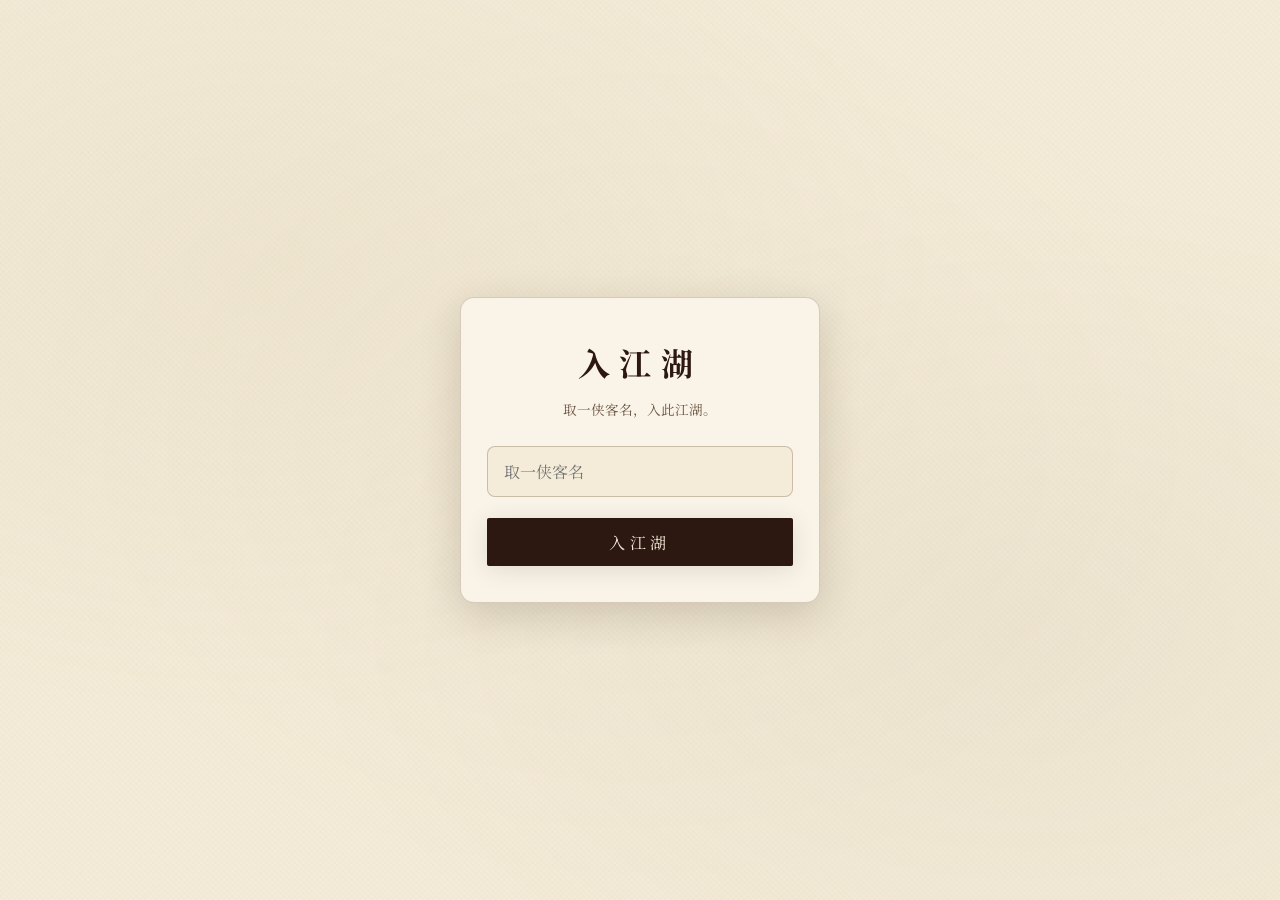
==== index.html @ 17caa736 "add index.html" ====
<!DOCTYPE html>
<html lang="zh-CN">
<head>
  <meta charset="UTF-8">
  <meta name="viewport" content="width=device-width, initial-scale=1.0, maximum-scale=1.0, user-scalable=no, viewport-fit=cover">
  <meta name="theme-color" content="#f4ecd8">
  <title>江湖侠客成长模拟器</title>
  <link rel="preconnect" href="https://fonts.googleapis.com">
  <link href="https://fonts.googleapis.com/css2?family=Noto+Serif+SC:wght@400;700;900&display=swap" rel="stylesheet">
  <link rel="stylesheet" href="css/style.css">
</head>
<body>
  <!-- 宣纸纹理 -->
  <div class="paper-texture"></div>
  <div class="mountain-bg" id="mountainBg"></div>
  <div class="particle-layer" id="particleLayer"></div>
  <div class="weather-overlay" id="weatherOverlay"></div>

  <div id="app">

    <!-- ========== 入江湖（取一侠客名） ========== -->
    <div class="view active" id="view-auth">
      <div class="auth-box">
        <h1 class="auth-title" id="authTitle">入江湖</h1>
        <p class="auth-desc" id="authDesc">取一侠客名，入此江湖。</p>

        <input type="text" class="auth-input" id="authUsername" placeholder="取一侠客名" maxlength="12" autocomplete="off">
        <button class="btn-primary auth-btn" onclick="app.submitRegister()">入江湖</button>
      </div>
    </div>

    <!-- ========== 江湖首页 ========== -->
    <div class="view" id="view-home">
      <div class="home-scene">
        <div class="home-time-info">
          <div class="home-season" id="homeSeason"></div>
          <div class="home-weather" id="homeWeather"></div>
        </div>
        <div class="home-character">
          <div class="character-silhouette" id="characterSilhouette"></div>
          <div class="character-name-display" id="homeCharName"></div>
          <div class="character-identity-display" id="homeCharIdentity"></div>
        </div>
        <p class="home-greeting" id="homeGreeting"></p>
        <div class="home-stats-bar" id="homeStatsBar"></div>
        <div class="home-evaluation">
          <div class="evaluation-title" id="homeEvalTitle"></div>
          <div class="evaluation-desc" id="homeEvalDesc"></div>
        </div>
        <button class="home-action-btn" id="homeActionBtn" onclick="app.startCultivation()">今日修行</button>

        <div class="identity-switcher-section">
          <div class="identity-switcher-title">— 七种身份，皆可历 —</div>
          <div class="identity-switcher" id="identitySwitcher"></div>
        </div>
        <div class="current-identity-detail" id="currentIdentityDetail"></div>

        <div class="toolbar">
          <label class="toolbar-btn">🎵 上传背景音乐
            <input type="file" id="musicUpload" accept="audio/*" onchange="app.handleMusicUpload(event)">
          </label>
          <label class="toolbar-btn">🖼️ 上传侠客画像
            <input type="file" id="imageUpload" accept="image/*" onchange="app.handleImageUpload(event)">
          </label>
        </div>
      </div>
    </div>

    <!-- ========== 我的侠客 ========== -->
    <div class="view" id="view-knight">
      <div class="knight-header">
        <h2>我的侠客</h2>
        <p id="knightPageSubtitle"></p>
      </div>
      <div class="stats-panel">
        <div class="stats-panel-title">属性成长</div>
        <div id="knightStatsPanel"></div>
      </div>
      <div class="stats-panel" style="margin-top:1.5rem;">
        <div class="stats-panel-title">身份体验</div>
        <div id="identityProgress"></div>
      </div>
      <div class="history-panel">
        <div class="stats-panel-title">江湖经历</div>
        <div id="knightHistory"></div>
      </div>
    </div>

    <!-- ========== 今日修行 ========== -->
    <div class="view" id="view-cultivation">
      <div class="cultivation-header">
        <div class="cultivation-date" id="cultivationDate"></div>
        <h2 class="cultivation-title">今日修行</h2>
      </div>
      <div id="cultivationContent"></div>
    </div>

    <!-- ========== 个人界面 ========== -->
    <div class="view" id="view-profile">
      <div class="profile-header">
        <h2 id="profileName"></h2>
        <p id="profileSub"></p>
      </div>

      <div class="stats-panel">
        <div class="stats-panel-title">自创人设</div>
        <div id="profilePersona"></div>
      </div>

      <div class="stats-panel" style="margin-top:1.5rem;">
        <div id="profileIdentity"></div>
      </div>

      <div class="stats-panel" style="margin-top:1.5rem;">
        <div class="stats-panel-title">藏书阁</div>
        <div class="library-tabs">
          <button class="library-tab library-tab-profile active" data-tab="all" onclick="app.switchLibraryTab('all','profileLibraryGrid')">全部</button>
          <button class="library-tab library-tab-profile" data-tab="poetry" onclick="app.switchLibraryTab('poetry','profileLibraryGrid')">诗词</button>
          <button class="library-tab library-tab-profile" data-tab="wisdom" onclick="app.switchLibraryTab('wisdom','profileLibraryGrid')">典籍</button>
          <button class="library-tab library-tab-profile" data-tab="martial" onclick="app.switchLibraryTab('martial','profileLibraryGrid')">武学</button>
        </div>
        <div class="library-grid" id="profileLibraryGrid"></div>
      </div>
    </div>

    <!-- ========== 藏书阁（独立视图，备用） ========== -->
    <div class="view" id="view-library">
      <div class="library-header">
        <h2>藏书阁</h2>
        <p>收藏所学典籍、诗词与武学笔记</p>
      </div>
      <div class="library-tabs">
        <button class="library-tab active" data-tab="all" onclick="app.switchLibraryTab('all')">全部</button>
        <button class="library-tab" data-tab="poetry" onclick="app.switchLibraryTab('poetry')">诗词</button>
        <button class="library-tab" data-tab="wisdom" onclick="app.switchLibraryTab('wisdom')">典籍</button>
        <button class="library-tab" data-tab="martial" onclick="app.switchLibraryTab('martial')">武学</button>
      </div>
      <div class="library-grid" id="libraryGrid"></div>
    </div>

  </div>

  <!-- 底部导航 -->
  <nav class="bottom-nav" id="bottomNav" style="display:none;">
    <div class="nav-item active" data-view="home" onclick="app.switchView('home')">
      <span class="nav-icon">🏔️</span><span class="nav-label">江湖</span>
    </div>
    <div class="nav-item" data-view="knight" onclick="app.switchView('knight')">
      <span class="nav-icon">⚔️</span><span class="nav-label">侠客</span>
    </div>
    <div class="nav-item" data-view="cultivation" onclick="app.switchView('cultivation')">
      <span class="nav-icon">📜</span><span class="nav-label">修行</span>
    </div>
    <div class="nav-item" data-view="profile" onclick="app.switchView('profile')">
      <span class="nav-icon">🏮</span><span class="nav-label">个人</span>
    </div>
  </nav>

  <!-- 人设编辑弹窗 -->
  <div class="modal-mask" id="personaModal" style="display:none;">
    <div class="modal-box">
      <h3>自创人设</h3>
      <input type="text" class="auth-input" id="personaName" placeholder="人设之名" maxlength="12">
      <textarea class="auth-textarea" id="personaDesc" placeholder="述其人设：来历、性情人等" maxlength="200"></textarea>
      <div class="auth-gender">
        <label class="gender-opt"><input type="radio" name="personaGender" value="男"><span>男</span></label>
        <label class="gender-opt"><input type="radio" name="personaGender" value="女"><span>女</span></label>
      </div>
      <div id="personaPreview"></div>
      <label class="toolbar-btn">🖼️ 上传人设画像
        <input type="file" id="personaImage" accept="image/*" onchange="app.uploadPersonaImage(event)">
      </label>
      <div style="margin-top:1rem; text-align:center;">
        <button class="btn-primary" onclick="app.savePersona()">存</button>
        <button class="btn-secondary" onclick="app.closePersonaModal()">取消</button>
      </div>
    </div>
  </div>

  <!-- 音频播放器 -->
  <div class="audio-player" id="audioPlayer">
    <audio id="bgAudio" loop></audio>
    <span class="audio-close" onclick="app.stopMusic()">✕</span>
  </div>

  <!-- Toast -->
  <div class="toast" id="toast"></div>

  <script src="js/images.js?v=2"></script>
  <script src="js/data.js?v=2"></script>
  <script src="js/data-relations.js?v=2"></script>
  <script src="js/data-identity-cultivation.js?v=2"></script>
  <script src="js/app.js?v=2"></script>
</body>
</html>
---- css/style.css ----
/* ============================================================
   江湖侠客成长模拟器 — 核心样式
   东方水墨美学 · 宋式留白 · 宣纸质感 · 卷轴意境
   ============================================================ */

/* ========== 基础重置 ========== */
*, *::before, *::after {
  margin: 0;
  padding: 0;
  box-sizing: border-box;
}

:root {
  /* 宣纸底色 */
  --paper: #f4ecd8;
  --paper-dark: #e8dcc0;
  --paper-light: #faf4e8;
  /* 墨色 */
  --ink: #2c1810;
  --ink-light: #4a3528;
  --ink-soft: #6b5544;
  /* 木色 */
  --wood: #6b4c3b;
  --wood-dark: #4a3528;
  /* 金色 */
  --gold: #b8860b;
  --gold-light: #d4a017;
  /* 竹绿 */
  --bamboo: #4a6b3a;
  /* 朱砂 */
  --cinnabar: #9c3a2a;
  --cinnabar-light: #c14a35;
  /* 半透明 */
  --translucent: rgba(244, 236, 216, 0.85);
  --translucent-dark: rgba(44, 24, 16, 0.85);
  /* 季节色 */
  --season-color: #a8c97f;
  /* 阴影 */
  --shadow-soft: 0 4px 24px rgba(44, 24, 16, 0.12);
  --shadow-strong: 0 8px 32px rgba(44, 24, 16, 0.2);
  /* 过渡 */
  --ease: cubic-bezier(0.4, 0, 0.2, 1);
  --ease-slow: cubic-bezier(0.16, 1, 0.3, 1);
}

html {
  font-size: 16px;
  -webkit-text-size-adjust: 100%;
}

body {
  font-family: "Noto Serif SC", "Songti SC", "STSong", "SimSun", "FangSong", serif;
  background: var(--paper);
  color: var(--ink);
  overflow-x: hidden;
  min-height: 100vh;
  line-height: 1.8;
  -webkit-font-smoothing: antialiased;
}

/* ========== 宣纸纹理背景 ========== */
.paper-texture {
  position: fixed;
  inset: 0;
  z-index: 0;
  pointer-events: none;
  background:
    radial-gradient(ellipse at 20% 30%, rgba(180, 160, 120, 0.08) 0%, transparent 50%),
    radial-gradient(ellipse at 80% 70%, rgba(140, 120, 90, 0.06) 0%, transparent 50%),
    radial-gradient(ellipse at 50% 50%, rgba(200, 180, 140, 0.04) 0%, transparent 70%),
    repeating-linear-gradient(
      45deg,
      transparent,
      transparent 2px,
      rgba(139, 115, 85, 0.015) 2px,
      rgba(139, 115, 85, 0.015) 4px
    ),
    repeating-linear-gradient(
      -45deg,
      transparent,
      transparent 2px,
      rgba(139, 115, 85, 0.01) 2px,
      rgba(139, 115, 85, 0.01) 4px
    );
}

/* 纸张噪点 */
.paper-texture::after {
  content: '';
  position: absolute;
  inset: 0;
  background-image: 
    radial-gradient(circle at 15% 25%, rgba(139, 115, 85, 0.03) 1px, transparent 2px),
    radial-gradient(circle at 75% 15%, rgba(139, 115, 85, 0.02) 1px, transparent 2px),
    radial-gradient(circle at 45% 85%, rgba(139, 115, 85, 0.025) 1px, transparent 2px),
    radial-gradient(circle at 90% 60%, rgba(139, 115, 85, 0.02) 1px, transparent 2px);
  background-size: 200px 200px, 150px 150px, 180px 180px, 160px 160px;
  opacity: 0.6;
}

/* ========== 山水远景 ========== */
.mountain-bg {
  position: fixed;
  bottom: 0;
  left: 0;
  width: 100%;
  height: 40vh;
  z-index: 1;
  pointer-events: none;
  opacity: 0.15;
  transition: opacity 2s var(--ease-slow);
}

.mountain-bg svg {
  width: 100%;
  height: 100%;
  display: block;
}

/* ========== 粒子效果层 ========== */
.particle-layer {
  position: fixed;
  inset: 0;
  z-index: 2;
  pointer-events: none;
  overflow: hidden;
}

.particle {
  position: absolute;
  pointer-events: none;
  will-change: transform, opacity;
}

/* 花瓣 */
.particle-petal {
  width: 12px;
  height: 12px;
  background: radial-gradient(ellipse at 50% 50%, #f8c8d8 0%, #e89bb0 60%, transparent 100%);
  border-radius: 50% 0 50% 0;
  animation: petal-fall linear infinite;
}

@keyframes petal-fall {
  0% { transform: translate(0, -20px) rotate(0deg); opacity: 0; }
  10% { opacity: 0.8; }
  90% { opacity: 0.6; }
  100% { transform: translate(var(--drift, 100px), 100vh) rotate(360deg); opacity: 0; }
}

/* 落叶 */
.particle-leaf {
  width: 16px;
  height: 16px;
  background: linear-gradient(135deg, #c97f3a 0%, #a05c20 100%);
  clip-path: polygon(50% 0%, 100% 25%, 80% 100%, 20% 100%, 0% 25%);
  animation: leaf-fall linear infinite;
}

@keyframes leaf-fall {
  0% { transform: translate(0, -20px) rotate(0deg); opacity: 0; }
  10% { opacity: 0.7; }
  100% { transform: translate(var(--drift, -80px), 100vh) rotate(720deg); opacity: 0; }
}

/* 雪花 */
.particle-snow {
  width: 8px;
  height: 8px;
  background: radial-gradient(circle, #ffffff 0%, rgba(255,255,255,0.6) 50%, transparent 100%);
  border-radius: 50%;
  animation: snow-fall linear infinite;
}

@keyframes snow-fall {
  0% { transform: translate(0, -20px); opacity: 0; }
  10% { opacity: 0.9; }
  100% { transform: translate(var(--drift, 30px), 100vh); opacity: 0.3; }
}

/* 萤火虫 */
.particle-firefly {
  width: 4px;
  height: 4px;
  background: radial-gradient(circle, rgba(200, 255, 100, 1) 0%, rgba(180, 220, 80, 0.6) 50%, transparent 100%);
  border-radius: 50%;
  animation: firefly-float ease-in-out infinite;
}

@keyframes firefly-float {
  0%, 100% { transform: translate(0, 0); opacity: 0; }
  20% { opacity: 1; }
  50% { transform: translate(var(--fx, 30px), var(--fy, -40px)); opacity: 0.8; }
  80% { opacity: 1; }
}

/* 雨滴 */
.particle-rain {
  width: 2px;
  height: 20px;
  background: linear-gradient(to bottom, transparent, rgba(100, 120, 140, 0.4));
  animation: rain-fall linear infinite;
}

@keyframes rain-fall {
  0% { transform: translateY(-20px); opacity: 0; }
  10% { opacity: 0.5; }
  100% { transform: translateY(100vh); opacity: 0.2; }
}

/* ========== 天气覆盖层 ========== */
.weather-overlay {
  position: fixed;
  inset: 0;
  z-index: 3;
  pointer-events: none;
  transition: background 3s var(--ease-slow);
}

/* ========== 主容器 ========== */
#app {
  position: relative;
  z-index: 10;
  min-height: 100dvh;
  display: flex;
  flex-direction: column;
}

/* ========== 视图通用 ========== */
.view {
  display: none;
  flex: 1;
  flex-direction: column;
  animation: view-enter 0.8s var(--ease-slow) forwards;
}

.view.active {
  display: flex;
  /* 给底部固定导航栏留出空间，避免内容/按钮被遮挡 */
  padding-bottom: calc(64px + env(safe-area-inset-bottom, 0px));
}

@keyframes view-enter {
  from { opacity: 0; transform: translateY(20px); }
  to { opacity: 1; transform: translateY(0); }
}

@keyframes view-exit {
  from { opacity: 1; transform: translateY(0); }
  to { opacity: 0; transform: translateY(-20px); }
}

/* ============================================================
   开场画面
   ============================================================ */
#view-intro {
  align-items: center;
  justify-content: center;
  min-height: 100vh;
  text-align: center;
  padding: 2rem;
}

.intro-title {
  font-size: clamp(3rem, 8vw, 6rem);
  font-weight: 900;
  color: var(--ink);
  letter-spacing: 0.3em;
  margin-bottom: 1rem;
  text-shadow: 0 2px 12px rgba(44, 24, 16, 0.15);
  opacity: 0;
  animation: ink-spread 2s var(--ease-slow) 0.5s forwards;
}

.intro-subtitle {
  font-size: clamp(1rem, 3vw, 1.5rem);
  color: var(--ink-soft);
  letter-spacing: 0.4em;
  margin-bottom: 3rem;
  opacity: 0;
  animation: fade-in 1.5s var(--ease) 2s forwards;
}

.intro-desc {
  max-width: 500px;
  font-size: 1rem;
  color: var(--ink-soft);
  line-height: 2;
  margin-bottom: 3rem;
  opacity: 0;
  animation: fade-in 1.5s var(--ease) 2.5s forwards;
}

@keyframes ink-spread {
  0% { opacity: 0; filter: blur(20px); letter-spacing: 0.6em; }
  100% { opacity: 1; filter: blur(0); letter-spacing: 0.3em; }
}

@keyframes fade-in {
  to { opacity: 1; }
}

/* 进入按钮 */
.btn-enter {
  padding: 0.8rem 3rem;
  font-size: 1.1rem;
  font-family: inherit;
  color: var(--ink);
  background: transparent;
  border: 1px solid var(--ink-soft);
  border-radius: 2px;
  cursor: pointer;
  letter-spacing: 0.3em;
  transition: all 0.6s var(--ease);
  opacity: 0;
  animation: fade-in 1.5s var(--ease) 3.5s forwards;
  position: relative;
  overflow: hidden;
}

.btn-enter::before {
  content: '';
  position: absolute;
  inset: 0;
  background: var(--ink);
  transform: translateX(-100%);
  transition: transform 0.6s var(--ease);
  z-index: -1;
}

.btn-enter:hover {
  color: var(--paper);
  border-color: var(--ink);
}

.btn-enter:hover::before {
  transform: translateX(0);
}

/* 水墨晕染装饰 */
.ink-splash {
  position: absolute;
  border-radius: 50%;
  filter: blur(40px);
  pointer-events: none;
  z-index: -1;
}

.ink-splash-1 {
  top: 15%;
  left: 10%;
  width: 300px;
  height: 300px;
  background: radial-gradient(circle, rgba(44, 24, 16, 0.08) 0%, transparent 70%);
  animation: float-slow 20s ease-in-out infinite;
}

.ink-splash-2 {
  bottom: 10%;
  right: 15%;
  width: 400px;
  height: 400px;
  background: radial-gradient(circle, rgba(74, 107, 58, 0.06) 0%, transparent 70%);
  animation: float-slow 25s ease-in-out infinite reverse;
}

@keyframes float-slow {
  0%, 100% { transform: translate(0, 0) scale(1); }
  50% { transform: translate(30px, -30px) scale(1.1); }
}

/* ============================================================
   角色创建
   ============================================================ */
#view-create {
  padding: 2rem 1rem 6rem;
  max-width: 900px;
  margin: 0 auto;
  width: 100%;
}

.create-section-title {
  font-size: 1.8rem;
  color: var(--ink);
  text-align: center;
  margin: 2rem 0 0.5rem;
  letter-spacing: 0.2em;
  position: relative;
}

.create-section-title::after {
  content: '';
  display: block;
  width: 60px;
  height: 2px;
  background: var(--ink-soft);
  margin: 0.5rem auto;
  opacity: 0.4;
}

.create-section-desc {
  text-align: center;
  color: var(--ink-soft);
  font-size: 0.95rem;
  margin-bottom: 2rem;
  letter-spacing: 0.1em;
}

/* 身份/师父选择卡片 */
.choice-grid {
  display: grid;
  grid-template-columns: repeat(auto-fill, minmax(240px, 1fr));
  gap: 1.5rem;
  margin-bottom: 2rem;
}

.choice-card {
  background: var(--translucent);
  border: 1px solid rgba(107, 76, 59, 0.2);
  border-radius: 4px;
  padding: 1.5rem;
  cursor: pointer;
  transition: all 0.5s var(--ease);
  position: relative;
  overflow: hidden;
  backdrop-filter: blur(4px);
}

.choice-card::before {
  content: '';
  position: absolute;
  inset: 0;
  border: 2px solid transparent;
  border-radius: 4px;
  transition: border-color 0.5s var(--ease);
  pointer-events: none;
}

.choice-card:hover {
  transform: translateY(-4px);
  box-shadow: var(--shadow-soft);
  border-color: rgba(107, 76, 59, 0.4);
}

.choice-card.selected {
  border-color: var(--ink);
  box-shadow: var(--shadow-strong);
}

.choice-card.selected::before {
  border-color: var(--gold);
  inset: 4px;
}

.choice-card-icon {
  font-size: 2.5rem;
  margin-bottom: 0.5rem;
}

.choice-card-name {
  font-size: 1.3rem;
  font-weight: 700;
  color: var(--ink);
  margin-bottom: 0.5rem;
  letter-spacing: 0.1em;
}

.choice-card-title {
  font-size: 0.85rem;
  color: var(--gold);
  margin-bottom: 0.5rem;
  letter-spacing: 0.15em;
}

.choice-card-desc {
  font-size: 0.9rem;
  color: var(--ink-soft);
  line-height: 1.8;
}

.choice-card-traits {
  margin-top: 0.8rem;
  display: flex;
  flex-wrap: wrap;
  gap: 0.4rem;
}

.trait-tag {
  font-size: 0.75rem;
  padding: 0.2rem 0.6rem;
  border: 1px solid rgba(107, 76, 59, 0.3);
  border-radius: 2px;
  color: var(--ink-soft);
  background: rgba(255, 255, 255, 0.3);
}

/* 角色命名 */
.name-input-section {
  max-width: 400px;
  margin: 0 auto;
  text-align: center;
}

.name-input {
  width: 100%;
  padding: 0.8rem 1rem;
  font-size: 1.2rem;
  font-family: inherit;
  text-align: center;
  color: var(--ink);
  background: var(--translucent);
  border: none;
  border-bottom: 2px solid var(--ink-soft);
  outline: none;
  letter-spacing: 0.2em;
  transition: border-color 0.4s var(--ease);
}

.name-input:focus {
  border-bottom-color: var(--ink);
}

.name-input::placeholder {
  color: var(--ink-soft);
  opacity: 0.5;
}

/* 通用按钮 */
.btn-primary {
  display: block;
  margin: 2rem auto 0;
  padding: 0.8rem 2.5rem;
  font-size: 1rem;
  font-family: inherit;
  color: var(--paper);
  background: var(--ink);
  border: none;
  border-radius: 2px;
  cursor: pointer;
  letter-spacing: 0.3em;
  transition: all 0.5s var(--ease);
  box-shadow: var(--shadow-soft);
}

.btn-primary:hover {
  background: var(--wood);
  transform: translateY(-2px);
  box-shadow: var(--shadow-strong);
}

.btn-primary:disabled {
  opacity: 0.4;
  cursor: not-allowed;
  transform: none;
}

.btn-secondary {
  display: inline-block;
  padding: 0.5rem 1.5rem;
  font-size: 0.9rem;
  font-family: inherit;
  color: var(--ink-soft);
  background: transparent;
  border: 1px solid var(--ink-soft);
  border-radius: 2px;
  cursor: pointer;
  letter-spacing: 0.2em;
  transition: all 0.4s var(--ease);
}

.btn-secondary:hover {
  color: var(--ink);
  border-color: var(--ink);
  background: rgba(44, 24, 16, 0.05);
}

/* ============================================================
   底部导航
   ============================================================ */
.bottom-nav {
  position: fixed;
  bottom: 0;
  left: 0;
  right: 0;
  z-index: 100;
  display: flex;
  justify-content: space-around;
  align-items: center;
  height: 60px;
  background: rgba(244, 236, 216, 0.95);
  backdrop-filter: blur(12px);
  border-top: 1px solid rgba(107, 76, 59, 0.2);
  box-shadow: 0 -4px 20px rgba(44, 24, 16, 0.08);
}

.nav-item {
  flex: 1;
  display: flex;
  flex-direction: column;
  align-items: center;
  justify-content: center;
  gap: 2px;
  padding: 0.5rem;
  cursor: pointer;
  color: var(--ink-soft);
  transition: color 0.4s var(--ease);
  position: relative;
}

.nav-item.active {
  color: var(--ink);
}

.nav-item.active::after {
  content: '';
  position: absolute;
  bottom: 0;
  left: 50%;
  transform: translateX(-50%);
  width: 24px;
  height: 3px;
  background: var(--ink);
  border-radius: 2px;
}

.nav-icon {
  font-size: 1.3rem;
  line-height: 1;
}

.nav-label {
  font-size: 0.7rem;
  letter-spacing: 0.15em;
}

/* ============================================================
   江湖首页
   ============================================================ */
#view-home {
  padding-bottom: 80px;
  min-height: 100vh;
  position: relative;
}

.home-scene {
  flex: 1;
  display: flex;
  flex-direction: column;
  align-items: center;
  justify-content: center;
  padding: 2rem 1.5rem;
  text-align: center;
  position: relative;
  min-height: calc(100vh - 80px);
}

.home-time-info {
  position: absolute;
  top: 1.5rem;
  right: 1.5rem;
  text-align: right;
  font-size: 0.85rem;
  color: var(--ink-soft);
  letter-spacing: 0.1em;
  line-height: 1.6;
}

.home-season {
  font-size: 1.1rem;
  color: var(--ink);
  font-weight: 700;
}

.home-weather {
  font-size: 0.8rem;
  margin-top: 0.2rem;
}

.home-character {
  margin: 2rem 0;
  text-align: center;
  position: relative;
}

.character-silhouette {
  width: 120px;
  height: 180px;
  margin: 0 auto 1rem;
  position: relative;
  display: flex;
  align-items: flex-end;
  justify-content: center;
  animation: breathe 4s ease-in-out infinite;
}

.character-silhouette svg {
  width: 100%;
  height: 100%;
  filter: drop-shadow(0 4px 12px rgba(44, 24, 16, 0.2));
}

@keyframes breathe {
  0%, 100% { transform: translateY(0); }
  50% { transform: translateY(-4px); }
}

.character-name-display {
  font-size: 1.5rem;
  color: var(--ink);
  letter-spacing: 0.3em;
  font-weight: 700;
}

.character-identity-display {
  font-size: 0.9rem;
  color: var(--ink-soft);
  letter-spacing: 0.2em;
  margin-top: 0.3rem;
}

.home-greeting {
  max-width: 500px;
  margin: 1.5rem auto;
  font-size: 1rem;
  color: var(--ink-soft);
  line-height: 2;
  font-style: italic;
  padding: 0 1rem;
}

.home-stats-bar {
  display: flex;
  flex-wrap: wrap;
  justify-content: center;
  gap: 1rem;
  margin: 1.5rem 0;
  padding: 1rem 1.5rem;
  background: var(--translucent);
  border-radius: 4px;
  border: 1px solid rgba(107, 76, 59, 0.15);
  backdrop-filter: blur(4px);
  max-width: 500px;
}

.stat-mini {
  text-align: center;
  min-width: 60px;
}

.stat-mini-label {
  font-size: 0.7rem;
  color: var(--ink-soft);
  letter-spacing: 0.1em;
  margin-bottom: 0.2rem;
}

.stat-mini-value {
  font-size: 1.2rem;
  color: var(--ink);
  font-weight: 700;
}

.home-evaluation {
  margin: 1.5rem auto;
  max-width: 400px;
  text-align: center;
}

.evaluation-title {
  font-size: 1.1rem;
  color: var(--gold);
  letter-spacing: 0.2em;
  font-weight: 700;
  margin-bottom: 0.3rem;
}

.evaluation-desc {
  font-size: 0.85rem;
  color: var(--ink-soft);
  line-height: 1.8;
}

.home-action-btn {
  margin-top: 1.5rem;
  padding: 0.8rem 2.5rem;
  font-size: 1rem;
  font-family: inherit;
  color: var(--paper);
  background: var(--ink);
  border: none;
  border-radius: 2px;
  cursor: pointer;
  letter-spacing: 0.3em;
  transition: all 0.5s var(--ease);
  box-shadow: var(--shadow-soft);
}

.home-action-btn:hover {
  background: var(--wood);
  transform: translateY(-2px);
}

.home-action-btn.done {
  background: var(--bamboo);
  opacity: 0.7;
  cursor: default;
}

/* ============================================================
   我的侠客
   ============================================================ */
#view-knight {
  padding: 2rem 1rem 80px;
  max-width: 800px;
  margin: 0 auto;
  width: 100%;
}

.knight-header {
  text-align: center;
  margin-bottom: 2rem;
}

.knight-header h2 {
  font-size: 1.8rem;
  color: var(--ink);
  letter-spacing: 0.2em;
  margin-bottom: 0.3rem;
}

.knight-header p {
  color: var(--ink-soft);
  font-size: 0.9rem;
  letter-spacing: 0.1em;
}

/* 属性面板 */
.stats-panel {
  background: var(--translucent);
  border: 1px solid rgba(107, 76, 59, 0.2);
  border-radius: 4px;
  padding: 1.5rem;
  margin-bottom: 2rem;
  backdrop-filter: blur(4px);
}

.stats-panel-title {
  font-size: 1.1rem;
  color: var(--ink);
  letter-spacing: 0.2em;
  margin-bottom: 1rem;
  text-align: center;
  position: relative;
}

.stats-panel-title::after {
  content: '';
  display: block;
  width: 40px;
  height: 1px;
  background: var(--ink-soft);
  margin: 0.5rem auto;
  opacity: 0.3;
}

.stat-row {
  display: flex;
  align-items: center;
  gap: 1rem;
  margin-bottom: 0.8rem;
}

.stat-label {
  width: 60px;
  font-size: 0.9rem;
  color: var(--ink);
  letter-spacing: 0.1em;
  text-align: right;
  flex-shrink: 0;
}

.stat-bar-container {
  flex: 1;
  height: 10px;
  background: rgba(107, 76, 59, 0.1);
  border-radius: 5px;
  overflow: hidden;
  position: relative;
}

.stat-bar-fill {
  height: 100%;
  background: linear-gradient(90deg, var(--wood) 0%, var(--gold) 100%);
  border-radius: 5px;
  transition: width 1s var(--ease-slow);
  position: relative;
}

.stat-bar-fill::after {
  content: '';
  position: absolute;
  top: 0;
  left: 0;
  right: 0;
  bottom: 0;
  background: linear-gradient(90deg, transparent 0%, rgba(255,255,255,0.3) 50%, transparent 100%);
  animation: shimmer 2s ease-in-out infinite;
}

@keyframes shimmer {
  0% { transform: translateX(-100%); }
  100% { transform: translateX(100%); }
}

.stat-value {
  width: 40px;
  font-size: 0.9rem;
  color: var(--ink);
  font-weight: 700;
  text-align: left;
  flex-shrink: 0;
}

/* 经历记录 */
.history-panel {
  background: var(--translucent);
  border: 1px solid rgba(107, 76, 59, 0.2);
  border-radius: 4px;
  padding: 1.5rem;
  backdrop-filter: blur(4px);
}

.history-empty {
  text-align: center;
  color: var(--ink-soft);
  padding: 2rem;
  font-size: 0.9rem;
  font-style: italic;
}

.history-item {
  padding: 0.8rem 0;
  border-bottom: 1px dashed rgba(107, 76, 59, 0.15);
  font-size: 0.85rem;
  color: var(--ink-soft);
  line-height: 1.8;
}

.history-item:last-child {
  border-bottom: none;
}

.history-date {
  color: var(--gold);
  font-size: 0.75rem;
  letter-spacing: 0.1em;
  margin-bottom: 0.2rem;
}

.history-growth {
  display: flex;
  flex-wrap: wrap;
  gap: 0.5rem;
  margin-top: 0.3rem;
}

.growth-tag {
  font-size: 0.75rem;
  padding: 0.1rem 0.5rem;
  border-radius: 2px;
  background: rgba(74, 107, 58, 0.1);
  color: var(--bamboo);
}

.growth-tag.negative {
  background: rgba(156, 58, 42, 0.1);
  color: var(--cinnabar);
}

/* ============================================================
   今日修行 — 卷轴展开
   ============================================================ */
#view-cultivation {
  padding: 1.5rem 1rem 80px;
  max-width: 700px;
  margin: 0 auto;
  width: 100%;
}

.cultivation-header {
  text-align: center;
  margin-bottom: 1.5rem;
}

.cultivation-date {
  font-size: 0.85rem;
  color: var(--ink-soft);
  letter-spacing: 0.2em;
}

.cultivation-title {
  font-size: 1.8rem;
  color: var(--ink);
  letter-spacing: 0.3em;
  margin: 0.5rem 0;
}

/* 卷轴容器 */
.scroll-container {
  position: relative;
  margin: 1rem 0;
}

.scroll-rod {
  width: 100%;
  height: 24px;
  background: linear-gradient(180deg, var(--wood-dark) 0%, var(--wood) 50%, var(--wood-dark) 100%);
  border-radius: 3px;
  position: relative;
  box-shadow: 0 2px 8px rgba(44, 24, 16, 0.2);
}

.scroll-rod::before,
.scroll-rod::after {
  content: '';
  position: absolute;
  top: -2px;
  bottom: -2px;
  width: 8px;
  background: linear-gradient(180deg, var(--gold) 0%, var(--wood-dark) 100%);
  border-radius: 2px;
}

.scroll-rod::before { left: -4px; }
.scroll-rod::after { right: -4px; }

.scroll-content {
  background: var(--paper-light);
  border-left: 1px solid rgba(107, 76, 59, 0.15);
  border-right: 1px solid rgba(107, 76, 59, 0.15);
  padding: 2rem 1.5rem;
  min-height: 200px;
  overflow: visible;
  position: relative;
  box-shadow: inset 0 0 40px rgba(180, 160, 120, 0.1);
}

/* 卷轴展开动画（不再用 max-height 裁切，避免长内容被截断） */
.scroll-container.unfurling .scroll-content {
  animation: unfurl 1.2s var(--ease-slow) forwards;
}

@keyframes unfurl {
  0% { opacity: 0; transform: translateY(18px); }
  100% { opacity: 1; transform: translateY(0); }
}

/* 修行段落 */
.cultivation-section {
  margin-bottom: 2rem;
  animation: fade-in-up 0.8s var(--ease-slow) forwards;
  opacity: 0;
}

.cultivation-section:nth-child(1) { animation-delay: 0.2s; }
.cultivation-section:nth-child(2) { animation-delay: 0.5s; }
.cultivation-section:nth-child(3) { animation-delay: 0.8s; }
.cultivation-section:nth-child(4) { animation-delay: 1.1s; }
.cultivation-section:nth-child(5) { animation-delay: 1.4s; }

@keyframes fade-in-up {
  from { opacity: 0; transform: translateY(20px); }
  to { opacity: 1; transform: translateY(0); }
}

.section-label {
  display: inline-block;
  font-size: 0.8rem;
  color: var(--paper);
  background: var(--ink);
  padding: 0.2rem 1rem;
  border-radius: 2px;
  letter-spacing: 0.2em;
  margin-bottom: 0.8rem;
}

.section-title {
  font-size: 1.3rem;
  color: var(--ink);
  letter-spacing: 0.1em;
  margin-bottom: 0.5rem;
  font-weight: 700;
}

.section-desc {
  font-size: 0.95rem;
  color: var(--ink-light);
  line-height: 2.2;
  white-space: pre-line;
  margin-bottom: 0.8rem;
  text-indent: 2em;
}

.section-effects {
  display: flex;
  flex-wrap: wrap;
  gap: 0.5rem;
  margin-top: 0.8rem;
  padding-top: 0.8rem;
  border-top: 1px dashed rgba(107, 76, 59, 0.2);
}

.effect-tag {
  font-size: 0.8rem;
  padding: 0.2rem 0.8rem;
  background: rgba(184, 134, 11, 0.1);
  color: var(--gold);
  border-radius: 2px;
  letter-spacing: 0.1em;
}

/* 智慧典籍特殊样式 */
.wisdom-block {
  background: rgba(244, 236, 216, 0.6);
  border-left: 3px solid var(--gold);
  padding: 1rem 1.2rem;
  margin: 0.8rem 0;
  border-radius: 0 4px 4px 0;
}

.wisdom-source {
  font-size: 0.8rem;
  color: var(--gold);
  letter-spacing: 0.1em;
  margin-bottom: 0.5rem;
}

.wisdom-original {
  font-size: 1.1rem;
  color: var(--ink);
  font-weight: 700;
  line-height: 2;
  margin-bottom: 0.8rem;
  letter-spacing: 0.05em;
}

.wisdom-section-label {
  font-size: 0.75rem;
  color: var(--ink-soft);
  letter-spacing: 0.15em;
  margin-top: 0.5rem;
  margin-bottom: 0.2rem;
  text-transform: uppercase;
}

.wisdom-text {
  font-size: 0.9rem;
  color: var(--ink-light);
  line-height: 2;
}

.wisdom-master-quote {
  font-style: italic;
  color: var(--wood);
  position: relative;
  padding-left: 1rem;
}

.wisdom-master-quote::before {
  content: '「';
  position: absolute;
  left: 0;
  color: var(--gold);
  font-size: 1.2rem;
}

.wisdom-master-quote::after {
  content: '」';
  color: var(--gold);
  font-size: 1.2rem;
}

/* 江湖事件样式 */
.event-narrative {
  font-size: 0.95rem;
  color: var(--ink-light);
  line-height: 2.2;
  white-space: pre-line;
  text-indent: 2em;
  margin-bottom: 1.2rem;
}

.event-choices {
  display: flex;
  flex-direction: column;
  gap: 0.8rem;
  margin-top: 1rem;
}

.event-choice-btn {
  padding: 0.8rem 1.2rem;
  font-family: inherit;
  font-size: 0.95rem;
  color: var(--ink);
  background: var(--translucent);
  border: 1px solid rgba(107, 76, 59, 0.3);
  border-radius: 2px;
  cursor: pointer;
  text-align: left;
  transition: all 0.4s var(--ease);
  letter-spacing: 0.05em;
}

.event-choice-btn:hover {
  background: var(--ink);
  color: var(--paper);
  border-color: var(--ink);
  transform: translateX(4px);
}

.event-choice-btn:disabled {
  opacity: 0.5;
  cursor: not-allowed;
  transform: none;
}

.event-result {
  background: rgba(244, 236, 216, 0.6);
  border: 1px solid rgba(107, 76, 59, 0.15);
  border-radius: 4px;
  padding: 1.2rem;
  margin-top: 1rem;
  font-size: 0.95rem;
  color: var(--ink-light);
  line-height: 2.2;
  white-space: pre-line;
  animation: fade-in-up 0.8s var(--ease) forwards;
}

/* 夜晚寄语 */
.night-wisdom {
  text-align: center;
  padding: 1.5rem;
  margin-top: 1.5rem;
  background: rgba(44, 24, 16, 0.04);
  border-radius: 4px;
  border: 1px solid rgba(107, 76, 59, 0.1);
}

.night-wisdom-label {
  font-size: 0.75rem;
  color: var(--gold);
  letter-spacing: 0.3em;
  margin-bottom: 0.5rem;
}

.night-wisdom-text {
  font-size: 0.95rem;
  color: var(--ink-light);
  line-height: 2;
  font-style: italic;
}

.cultivation-complete {
  text-align: center;
  padding: 2rem;
  color: var(--ink-soft);
}

.cultivation-complete-icon {
  font-size: 3rem;
  margin-bottom: 1rem;
}

/* ============================================================
   师父庭院 — 聊天
   ============================================================ */
#view-master {
  display: none;
  flex-direction: column;
  height: 100dvh;
  /* 让输入框整体上移，避开底部固定导航栏 */
  padding-bottom: calc(64px + env(safe-area-inset-bottom, 0px));
}

#view-master.active {
  display: flex;
}

.master-header {
  display: flex;
  align-items: center;
  gap: 1rem;
  padding: 1rem 1.5rem;
  background: var(--translucent);
  backdrop-filter: blur(8px);
  border-bottom: 1px solid rgba(107, 76, 59, 0.2);
  flex-shrink: 0;
}

.master-avatar {
  width: 48px;
  height: 48px;
  border-radius: 50%;
  display: flex;
  align-items: center;
  justify-content: center;
  font-size: 1.5rem;
  background: var(--paper-dark);
  border: 2px solid var(--ink-soft);
  flex-shrink: 0;
}

.master-info h3 {
  font-size: 1.1rem;
  color: var(--ink);
  letter-spacing: 0.1em;
}

.master-info p {
  font-size: 0.75rem;
  color: var(--ink-soft);
  letter-spacing: 0.1em;
}

.master-status {
  margin-left: auto;
  font-size: 0.75rem;
  color: var(--bamboo);
  display: flex;
  align-items: center;
  gap: 0.3rem;
}

.master-status::before {
  content: '';
  width: 6px;
  height: 6px;
  border-radius: 50%;
  background: var(--bamboo);
}

/* 聊天区域 */
.chat-area {
  flex: 1;
  overflow-y: auto;
  padding: 1.5rem;
  display: flex;
  flex-direction: column;
  gap: 1rem;
  scroll-behavior: smooth;
}

.chat-message {
  max-width: 80%;
  padding: 0.8rem 1.2rem;
  border-radius: 12px;
  font-size: 0.95rem;
  line-height: 2;
  animation: message-appear 0.5s var(--ease) forwards;
  white-space: pre-line;
}

@keyframes message-appear {
  from { opacity: 0; transform: translateY(10px); }
  to { opacity: 1; transform: translateY(0); }
}

.chat-message.master {
  align-self: flex-start;
  background: var(--translucent);
  border: 1px solid rgba(107, 76, 59, 0.15);
  color: var(--ink-light);
  border-bottom-left-radius: 4px;
  position: relative;
}

.chat-message.master::before {
  content: '';
  position: absolute;
  left: -8px;
  top: 16px;
  width: 0;
  height: 0;
  border-style: solid;
  border-width: 6px 8px 6px 0;
  border-color: transparent rgba(107, 76, 59, 0.15) transparent transparent;
}

.chat-message.user {
  align-self: flex-end;
  background: var(--ink);
  color: var(--paper);
  border-bottom-right-radius: 4px;
}

.chat-master-name {
  font-size: 0.75rem;
  color: var(--gold);
  margin-bottom: 0.3rem;
  letter-spacing: 0.1em;
}

/* 快捷提问 */
.quick-questions {
  display: flex;
  flex-wrap: wrap;
  gap: 0.5rem;
  padding: 0.8rem 1.5rem;
  border-top: 1px solid rgba(107, 76, 59, 0.1);
  flex-shrink: 0;
}

.quick-q-btn {
  padding: 0.3rem 0.8rem;
  font-size: 0.8rem;
  font-family: inherit;
  color: var(--ink-soft);
  background: transparent;
  border: 1px solid rgba(107, 76, 59, 0.25);
  border-radius: 16px;
  cursor: pointer;
  transition: all 0.3s var(--ease);
  white-space: nowrap;
}

.quick-q-btn:hover {
  color: var(--ink);
  border-color: var(--ink);
  background: rgba(44, 24, 16, 0.05);
}

/* 输入区域 */
.chat-input-area {
  display: flex;
  gap: 0.5rem;
  padding: 0.8rem 1.5rem;
  background: var(--translucent);
  backdrop-filter: blur(8px);
  border-top: 1px solid rgba(107, 76, 59, 0.2);
  flex-shrink: 0;
  padding-bottom: calc(0.8rem + env(safe-area-inset-bottom, 0px));
}

.chat-input {
  flex: 1;
  padding: 0.6rem 1rem;
  font-family: inherit;
  font-size: 0.95rem;
  color: var(--ink);
  background: var(--paper-light);
  border: 1px solid rgba(107, 76, 59, 0.25);
  border-radius: 20px;
  outline: none;
  transition: border-color 0.3s var(--ease);
}

.chat-input:focus {
  border-color: var(--ink-soft);
}

.chat-send-btn {
  width: 40px;
  height: 40px;
  border-radius: 50%;
  border: none;
  background: var(--ink);
  color: var(--paper);
  font-size: 1.2rem;
  cursor: pointer;
  display: flex;
  align-items: center;
  justify-content: center;
  transition: all 0.3s var(--ease);
  flex-shrink: 0;
}

.chat-send-btn:hover {
  background: var(--wood);
  transform: scale(1.05);
}

.chat-send-btn:disabled {
  opacity: 0.4;
  cursor: not-allowed;
}

/* 打字动画指示器 */
.typing-indicator {
  align-self: flex-start;
  padding: 0.8rem 1.2rem;
  background: var(--translucent);
  border: 1px solid rgba(107, 76, 59, 0.15);
  border-radius: 12px;
  border-bottom-left-radius: 4px;
  display: flex;
  gap: 4px;
}

.typing-dot {
  width: 6px;
  height: 6px;
  border-radius: 50%;
  background: var(--ink-soft);
  animation: typing-bounce 1.4s ease-in-out infinite;
}

.typing-dot:nth-child(2) { animation-delay: 0.2s; }
.typing-dot:nth-child(3) { animation-delay: 0.4s; }

@keyframes typing-bounce {
  0%, 60%, 100% { transform: translateY(0); opacity: 0.4; }
  30% { transform: translateY(-6px); opacity: 1; }
}

/* ============================================================
   藏书阁
   ============================================================ */
#view-library {
  padding: 2rem 1rem 80px;
  max-width: 800px;
  margin: 0 auto;
  width: 100%;
}

.library-header {
  text-align: center;
  margin-bottom: 2rem;
}

.library-header h2 {
  font-size: 1.8rem;
  color: var(--ink);
  letter-spacing: 0.2em;
}

.library-header p {
  color: var(--ink-soft);
  font-size: 0.85rem;
  margin-top: 0.3rem;
}

/* 分类标签 */
.library-tabs {
  display: flex;
  justify-content: center;
  gap: 0.5rem;
  margin-bottom: 1.5rem;
  flex-wrap: wrap;
}

.library-tab {
  padding: 0.4rem 1.2rem;
  font-family: inherit;
  font-size: 0.85rem;
  color: var(--ink-soft);
  background: transparent;
  border: 1px solid rgba(107, 76, 59, 0.25);
  border-radius: 2px;
  cursor: pointer;
  letter-spacing: 0.15em;
  transition: all 0.4s var(--ease);
}

.library-tab.active {
  color: var(--paper);
  background: var(--ink);
  border-color: var(--ink);
}

/* 藏书卡片 */
.library-grid {
  display: grid;
  gap: 1rem;
}

.library-card {
  background: var(--translucent);
  border: 1px solid rgba(107, 76, 59, 0.2);
  border-radius: 4px;
  padding: 1.2rem 1.5rem;
  cursor: pointer;
  transition: all 0.4s var(--ease);
  backdrop-filter: blur(4px);
}

.library-card:hover {
  transform: translateY(-2px);
  box-shadow: var(--shadow-soft);
  border-color: rgba(107, 76, 59, 0.4);
}

.library-card-title {
  font-size: 1.1rem;
  color: var(--ink);
  font-weight: 700;
  letter-spacing: 0.1em;
  margin-bottom: 0.3rem;
}

.library-card-meta {
  font-size: 0.8rem;
  color: var(--gold);
  letter-spacing: 0.1em;
  margin-bottom: 0.5rem;
}

.library-card-preview {
  font-size: 0.85rem;
  color: var(--ink-soft);
  line-height: 1.8;
  overflow: hidden;
  text-overflow: ellipsis;
  display: -webkit-box;
  -webkit-line-clamp: 2;
  -webkit-box-orient: vertical;
}

.library-card.expanded .library-card-preview {
  -webkit-line-clamp: unset;
}

.library-card-full {
  display: none;
  margin-top: 0.8rem;
  padding-top: 0.8rem;
  border-top: 1px dashed rgba(107, 76, 59, 0.2);
  font-size: 0.9rem;
  color: var(--ink-light);
  line-height: 2.2;
  white-space: pre-line;
}

.library-card.expanded .library-card-full {
  display: block;
  animation: fade-in-up 0.5s var(--ease) forwards;
}

.library-empty {
  text-align: center;
  color: var(--ink-soft);
  padding: 3rem;
  font-size: 0.9rem;
  font-style: italic;
}

/* ============================================================
   工具栏（上传等）
   ============================================================ */
.toolbar {
  display: flex;
  justify-content: center;
  gap: 1rem;
  margin: 1rem 0;
  flex-wrap: wrap;
}

.toolbar-btn {
  display: flex;
  align-items: center;
  gap: 0.4rem;
  padding: 0.4rem 1rem;
  font-family: inherit;
  font-size: 0.8rem;
  color: var(--ink-soft);
  background: var(--translucent);
  border: 1px solid rgba(107, 76, 59, 0.25);
  border-radius: 2px;
  cursor: pointer;
  letter-spacing: 0.1em;
  transition: all 0.3s var(--ease);
}

.toolbar-btn:hover {
  color: var(--ink);
  border-color: var(--ink);
}

.toolbar-btn input[type="file"] {
  display: none;
}

/* 音频播放器 */
.audio-player {
  display: none;
  position: fixed;
  bottom: 80px;
  right: 1rem;
  z-index: 50;
  background: var(--translucent);
  backdrop-filter: blur(8px);
  border: 1px solid rgba(107, 76, 59, 0.2);
  border-radius: 8px;
  padding: 0.5rem 1rem;
  box-shadow: var(--shadow-soft);
  align-items: center;
  gap: 0.5rem;
}

.audio-player.active {
  display: flex;
}

.audio-player audio {
  height: 32px;
  width: 200px;
}

.audio-close {
  cursor: pointer;
  color: var(--ink-soft);
  font-size: 1.2rem;
}

/* ============================================================
   Toast 提示
   ============================================================ */
.toast {
  position: fixed;
  top: 50%;
  left: 50%;
  transform: translate(-50%, -50%) scale(0.9);
  background: var(--ink);
  color: var(--paper);
  padding: 1rem 2rem;
  border-radius: 4px;
  font-size: 0.95rem;
  letter-spacing: 0.1em;
  z-index: 1000;
  opacity: 0;
  pointer-events: none;
  transition: all 0.4s var(--ease);
  box-shadow: var(--shadow-strong);
  text-align: center;
  max-width: 300px;
}

.toast.show {
  opacity: 1;
  transform: translate(-50%, -50%) scale(1);
}

.toast.growth {
  background: var(--bamboo);
}

/* ============================================================
   响应式
   ============================================================ */
@media (max-width: 600px) {
  .intro-title { font-size: 2.5rem; }
  .choice-grid { grid-template-columns: 1fr; }
  .home-stats-bar { gap: 0.5rem; padding: 0.8rem; }
  .stat-mini { min-width: 45px; }
  .stat-mini-value { font-size: 1rem; }
  .chat-message { max-width: 90%; }
  .quick-questions { padding: 0.5rem 1rem; }
  .quick-q-btn { font-size: 0.75rem; padding: 0.2rem 0.6rem; }
  .audio-player audio { width: 150px; }
  .nav-label { font-size: 0.65rem; }
}

@media (max-width: 400px) {
  .intro-title { font-size: 2rem; letter-spacing: 0.2em; }
  .create-section-title { font-size: 1.4rem; }
  .cultivation-title { font-size: 1.4rem; }
}

/* 滚动条美化 */
::-webkit-scrollbar {
  width: 6px;
  height: 6px;
}

::-webkit-scrollbar-track {
  background: transparent;
}

::-webkit-scrollbar-thumb {
  background: rgba(107, 76, 59, 0.3);
  border-radius: 3px;
}

::-webkit-scrollbar-thumb:hover {
  background: rgba(107, 76, 59, 0.5);
}

/* 选中文字颜色 */
::selection {
  background: rgba(184, 134, 11, 0.2);
  color: var(--ink);
}

/* ============================================================
   修行插画 — 水墨SVG展示区
   ============================================================ */
.cultivation-image {
  margin: 1rem 0;
  border-radius: 4px;
  overflow: hidden;
  border: 1px solid rgba(107, 76, 59, 0.15);
  background: linear-gradient(135deg, var(--paper-light) 0%, var(--paper) 100%);
  box-shadow: 0 2px 12px rgba(44, 24, 16, 0.08);
  position: relative;
}

.cultivation-image svg {
  width: 100%;
  height: auto;
  display: block;
  max-height: 280px;
}

.cultivation-image::after {
  content: '';
  position: absolute;
  bottom: 0;
  left: 0;
  right: 0;
  height: 40px;
  background: linear-gradient(to bottom, transparent, var(--paper-light));
  pointer-events: none;
}

/* ============================================================
   身份切换器 — 首页底部7种身份横排
   ============================================================ */
.identity-switcher-section {
  margin: 1.5rem 0 0;
  width: 100%;
  max-width: 600px;
}

.identity-switcher-title {
  text-align: center;
  font-size: 0.8rem;
  color: var(--ink-soft);
  letter-spacing: 0.3em;
  margin-bottom: 0.8rem;
  opacity: 0.7;
}

.identity-switcher {
  display: flex;
  gap: 0.6rem;
  overflow-x: auto;
  padding: 0.5rem 0;
  scroll-behavior: smooth;
  -webkit-overflow-scrolling: touch;
  scrollbar-width: thin;
}

.identity-card-mini {
  flex-shrink: 0;
  width: 72px;
  padding: 0.6rem 0.4rem;
  border: 1px solid rgba(107, 76, 59, 0.2);
  border-radius: 4px;
  background: var(--translucent);
  cursor: pointer;
  transition: all 0.4s var(--ease);
  text-align: center;
  position: relative;
  backdrop-filter: blur(4px);
}

.identity-card-mini:hover {
  transform: translateY(-3px);
  border-color: rgba(107, 76, 59, 0.5);
  box-shadow: var(--shadow-soft);
}

.identity-card-mini.active {
  border-color: var(--ink);
  background: rgba(44, 24, 16, 0.08);
  box-shadow: var(--shadow-strong);
}

.identity-card-mini.experienced {
  border-color: rgba(184, 134, 11, 0.4);
}

.identity-card-mini.active.experienced {
  border-color: var(--gold);
}

.identity-mini-icon {
  font-size: 1.6rem;
  line-height: 1;
  margin-bottom: 0.3rem;
}

.identity-mini-name {
  font-size: 0.7rem;
  color: var(--ink-soft);
  letter-spacing: 0.05em;
  white-space: nowrap;
}

.identity-card-mini.active .identity-mini-name {
  color: var(--ink);
  font-weight: 700;
}

.identity-mini-badge {
  position: absolute;
  top: 2px;
  right: 2px;
  font-size: 0.55rem;
  color: var(--cinnabar);
  background: rgba(156, 58, 42, 0.1);
  padding: 0 0.3rem;
  border-radius: 2px;
  letter-spacing: 0.05em;
}

.identity-mini-current {
  position: absolute;
  bottom: -1px;
  left: 50%;
  transform: translateX(-50%);
  font-size: 0.55rem;
  color: var(--paper);
  background: var(--ink);
  padding: 0.1rem 0.5rem;
  border-radius: 2px 2px 0 0;
  white-space: nowrap;
  letter-spacing: 0.1em;
}

/* 当前身份详情 */
.current-identity-detail {
  margin: 1.2rem 0;
  padding: 1.2rem 1.5rem;
  background: var(--translucent);
  border: 1px solid rgba(107, 76, 59, 0.15);
  border-left: 3px solid var(--gold);
  border-radius: 0 4px 4px 0;
  backdrop-filter: blur(4px);
  max-width: 560px;
  text-align: left;
  display: none;
}

#currentIdentityDetail:not(:empty) {
  display: block;
}

.identity-detail-header {
  display: flex;
  align-items: center;
  gap: 0.6rem;
  margin-bottom: 0.5rem;
}

.identity-detail-icon {
  font-size: 1.5rem;
}

.identity-detail-name {
  font-size: 1.2rem;
  font-weight: 700;
  color: var(--ink);
  letter-spacing: 0.15em;
}

.identity-detail-focus {
  font-size: 0.85rem;
  color: var(--gold);
  letter-spacing: 0.1em;
  margin-bottom: 0.3rem;
}

.identity-detail-skill {
  font-size: 0.85rem;
  color: var(--cinnabar);
  letter-spacing: 0.1em;
  margin-bottom: 0.8rem;
}

.identity-detail-desc {
  font-size: 0.88rem;
  color: var(--ink-light);
  line-height: 2.1;
  white-space: pre-line;
  text-indent: 2em;
}

/* ============================================================
   身份体验进度 — 侠客页面
   ============================================================ */
#identityProgress {
  margin-top: 0.5rem;
}

.identity-progress-title {
  text-align: center;
  font-size: 0.85rem;
  color: var(--ink-soft);
  letter-spacing: 0.15em;
  margin-bottom: 0.8rem;
}

.identity-progress-bar {
  width: 100%;
  height: 8px;
  background: rgba(107, 76, 59, 0.1);
  border-radius: 4px;
  overflow: hidden;
  margin-bottom: 1rem;
}

.identity-progress-fill {
  height: 100%;
  background: linear-gradient(90deg, var(--bamboo) 0%, var(--gold) 100%);
  border-radius: 4px;
  transition: width 1s var(--ease-slow);
  position: relative;
}

.identity-progress-fill::after {
  content: '';
  position: absolute;
  inset: 0;
  background: linear-gradient(90deg, transparent 0%, rgba(255,255,255,0.3) 50%, transparent 100%);
  animation: shimmer 2s ease-in-out infinite;
}

.identity-progress-list {
  display: flex;
  flex-wrap: wrap;
  gap: 0.5rem;
  justify-content: center;
}

.identity-progress-tag {
  font-size: 0.78rem;
  padding: 0.3rem 0.8rem;
  border: 1px solid rgba(107, 76, 59, 0.2);
  border-radius: 2px;
  color: var(--ink-soft);
  background: rgba(244, 236, 216, 0.5);
  letter-spacing: 0.05em;
  transition: all 0.3s var(--ease);
}

.identity-progress-tag.experienced {
  border-color: rgba(184, 134, 11, 0.4);
  color: var(--ink-light);
}

.identity-progress-tag.current {
  border-color: var(--ink);
  background: rgba(44, 24, 16, 0.08);
  color: var(--ink);
  font-weight: 700;
  box-shadow: 0 2px 8px rgba(44, 24, 16, 0.1);
}

/* ============================================================
   登录注册
   ============================================================ */
#view-auth {
  align-items: center;
  justify-content: center;
  min-height: 100vh;
  padding: 2rem 1.5rem;
  text-align: center;
}
.auth-box {
  width: 100%;
  max-width: 360px;
  background: var(--paper-light);
  border: 1px solid rgba(107,76,59,0.25);
  border-radius: 14px;
  padding: 2.2rem 1.6rem;
  box-shadow: 0 12px 40px rgba(60,40,20,0.18);
}
.auth-title {
  font-family: var(--font-serif);
  font-size: 2rem;
  color: var(--ink);
  letter-spacing: 0.3em;
  margin-bottom: 0.4rem;
}
.auth-desc {
  color: var(--ink-soft);
  font-size: 0.85rem;
  margin-bottom: 1.6rem;
  line-height: 1.7;
}
.auth-input {
  width: 100%;
  box-sizing: border-box;
  padding: 0.8rem 1rem;
  margin-bottom: 1rem;
  font-size: 1rem;
  font-family: var(--font-serif);
  border: 1px solid rgba(107,76,59,0.3);
  border-radius: 8px;
  background: var(--paper);
  color: var(--ink);
  outline: none;
}
.auth-input:focus { border-color: var(--gold); }
.auth-textarea {
  width: 100%;
  box-sizing: border-box;
  padding: 0.7rem 1rem;
  margin-bottom: 1rem;
  font-size: 0.9rem;
  font-family: var(--font-serif);
  border: 1px solid rgba(107,76,59,0.3);
  border-radius: 8px;
  background: var(--paper);
  color: var(--ink);
  outline: none;
  min-height: 84px;
  resize: vertical;
  line-height: 1.6;
}
.auth-btn { width: 100%; margin-top: 0.3rem; }
.auth-tip { font-size: 0.72rem; color: var(--ink-soft); margin-top: 0.9rem; opacity: 0.8; }
.auth-gender {
  display: flex; gap: 1rem; justify-content: center;
  margin-bottom: 1.2rem;
}
.gender-opt {
  display: flex; align-items: center; gap: 0.4rem;
  padding: 0.5rem 1.2rem;
  border: 1px solid rgba(107,76,59,0.3);
  border-radius: 20px;
  cursor: pointer;
  font-family: var(--font-serif);
}
.gender-opt input { accent-color: var(--gold); }

/* ============================================================
   个人界面
   ============================================================ */
#view-profile { overflow-y: auto; }
.profile-header { text-align: center; padding: 1.5rem 1rem 0.5rem; }
.profile-header h2 {
  font-family: var(--font-serif);
  font-size: 1.8rem; color: var(--ink);
  letter-spacing: 0.2em;
}
.profile-header p { color: var(--ink-soft); font-size: 0.8rem; margin-top: 0.4rem; }

.persona-card {
  display: flex; gap: 0.8rem; align-items: flex-start;
}
.persona-img {
  width: 64px; height: 64px; object-fit: cover; border-radius: 8px;
  border: 1px solid rgba(107,76,59,0.3); flex-shrink: 0;
}
.persona-body { flex: 1; }
.persona-name { font-family: var(--font-serif); font-size: 1.05rem; color: var(--ink); }
.persona-desc { font-size: 0.82rem; color: var(--ink-soft); line-height: 1.8; margin-top: 0.3rem; }

.profile-master-title { font-size: 0.85rem; color: var(--wood); margin-bottom: 0.7rem; letter-spacing: 0.1em; }
.master-switch-grid {
  display: flex; flex-wrap: wrap; gap: 0.6rem;
}
.master-switch-card {
  display: flex; flex-direction: column; align-items: center; gap: 0.2rem;
  padding: 0.6rem 0.4rem; width: 72px;
  border: 1px solid rgba(107,76,59,0.25); border-radius: 10px;
  background: var(--paper); cursor: pointer; transition: all 0.2s;
}
.master-switch-card .choice-card-icon { font-size: 1.6rem; }
.master-switch-card.active {
  border-color: var(--gold); background: rgba(184,134,11,0.12);
  box-shadow: 0 0 0 2px rgba(184,134,11,0.3);
}

#profileRelations .identity-progress-tag { margin: 0.25rem 0.3rem 0 0; display: inline-flex; }

/* ============================================================
   自创人设弹窗
   ============================================================ */
.modal-mask {
  position: fixed; inset: 0; z-index: 200;
  background: rgba(40,28,18,0.55);
  display: flex; align-items: center; justify-content: center;
  padding: 1.2rem;
}
.modal-box {
  width: 100%; max-width: 380px;
  background: var(--paper-light);
  border-radius: 14px; padding: 1.6rem;
  border: 1px solid rgba(107,76,59,0.3);
  box-shadow: 0 20px 60px rgba(0,0,0,0.35);
  max-height: 88vh; overflow-y: auto;
}
.modal-box h3 {
  font-family: var(--font-serif); text-align: center;
  color: var(--ink); letter-spacing: 0.2em; margin-bottom: 1.2rem;
}
#personaPreview { text-align: center; margin: 0.5rem 0; }

/* ============================================================
   人际交往
   ============================================================ */
#view-relations { padding-bottom: calc(64px + env(safe-area-inset-bottom, 0px)); }
.relations-layout {
  display: flex; flex-direction: column;
  flex: 1; min-height: 0;
}
.contact-list-panel {
  border-bottom: 1px solid rgba(107,76,59,0.2);
  flex-shrink: 0;
}
.relations-title {
  font-family: var(--font-serif);
  padding: 0.8rem 1rem 0.4rem;
  color: var(--wood); letter-spacing: 0.2em; font-size: 0.9rem;
}
.contact-list {
  display: flex; gap: 0.6rem; overflow-x: auto;
  padding: 0 1rem 0.8rem;
  scrollbar-width: none;
}
.contact-list::-webkit-scrollbar { display: none; }
.contact-item {
  display: flex; flex-direction: column; align-items: center; gap: 0.2rem;
  min-width: 76px; padding: 0.5rem 0.4rem;
  border: 1px solid rgba(107,76,59,0.2); border-radius: 10px;
  background: var(--paper); cursor: pointer; position: relative;
  transition: all 0.2s;
}
.contact-item.active { border-color: var(--gold); background: rgba(184,134,11,0.1); }
.contact-avatar {
  width: 40px; height: 40px; border-radius: 50%;
  display: flex; align-items: center; justify-content: center;
  font-size: 1.4rem; background: var(--paper-dark);
  border: 1px solid rgba(107,76,59,0.3);
}
.contact-info { text-align: center; min-width: 0; }
.contact-name {
  font-family: var(--font-serif); font-size: 0.82rem; color: var(--ink);
  white-space: nowrap; overflow: hidden; text-overflow: ellipsis; max-width: 72px;
}
.contact-relation { font-size: 0.62rem; color: var(--gold); }
.contact-last {
  font-size: 0.62rem; color: var(--ink-soft);
  white-space: nowrap; overflow: hidden; text-overflow: ellipsis; max-width: 72px;
}
.contact-unread {
  position: absolute; top: 2px; right: 4px;
  background: #b5392f; color: #fff;
  font-size: 0.62rem; min-width: 16px; height: 16px; line-height: 16px;
  border-radius: 8px; text-align: center; padding: 0 3px;
}

.thread-panel {
  flex: 1; min-height: 0;
  display: flex; flex-direction: column;
}
.thread-head {
  display: flex; align-items: center; gap: 0.7rem;
  padding: 0.7rem 1rem;
  background: var(--translucent); backdrop-filter: blur(8px);
  border-bottom: 1px solid rgba(107,76,59,0.15);
  flex-shrink: 0;
}
.thread-head .contact-name { max-width: none; white-space: normal; }
.thread-area {
  flex: 1; min-height: 0; overflow-y: auto;
  padding: 1rem; display: flex; flex-direction: column; gap: 0.7rem;
}
.chat-bubble {
  max-width: 80%; padding: 0.6rem 0.85rem;
  border-radius: 12px; font-size: 0.88rem; line-height: 1.7;
  font-family: var(--font-serif); white-space: pre-wrap; word-break: break-word;
}
.chat-bubble.them {
  align-self: flex-start;
  background: var(--paper-light); color: var(--ink);
  border: 1px solid rgba(107,76,59,0.2);
  border-bottom-left-radius: 3px;
}
.chat-bubble.me {
  align-self: flex-end;
  background: linear-gradient(135deg, var(--wood), var(--gold));
  color: #fff; border-bottom-right-radius: 3px;
}
.thread-input-area {
  display: flex; gap: 0.5rem; padding: 0.7rem 1rem;
  border-top: 1px solid rgba(107,76,59,0.15);
  background: var(--translucent);
  flex-shrink: 0;
}
.thread-input-area .chat-input { flex: 1; }
.chat-send-btn {
  width: 44px; flex-shrink: 0;
  border: none; border-radius: 8px; cursor: pointer;
  background: var(--gold); color: #fff; font-size: 1.2rem;
}

/* ============================================================
   响应式补充
   ============================================================ */
@media (max-width: 600px) {
  .identity-card-mini { width: 64px; padding: 0.5rem 0.3rem; }
  .identity-mini-icon { font-size: 1.4rem; }
  .identity-mini-name { font-size: 0.65rem; }
  .identity-detail-desc { font-size: 0.82rem; line-height: 2; }
  .current-identity-detail { padding: 1rem; }
  .cultivation-image svg { max-height: 200px; }
  .contact-item { min-width: 68px; }
  .auth-box { padding: 1.8rem 1.2rem; }
}
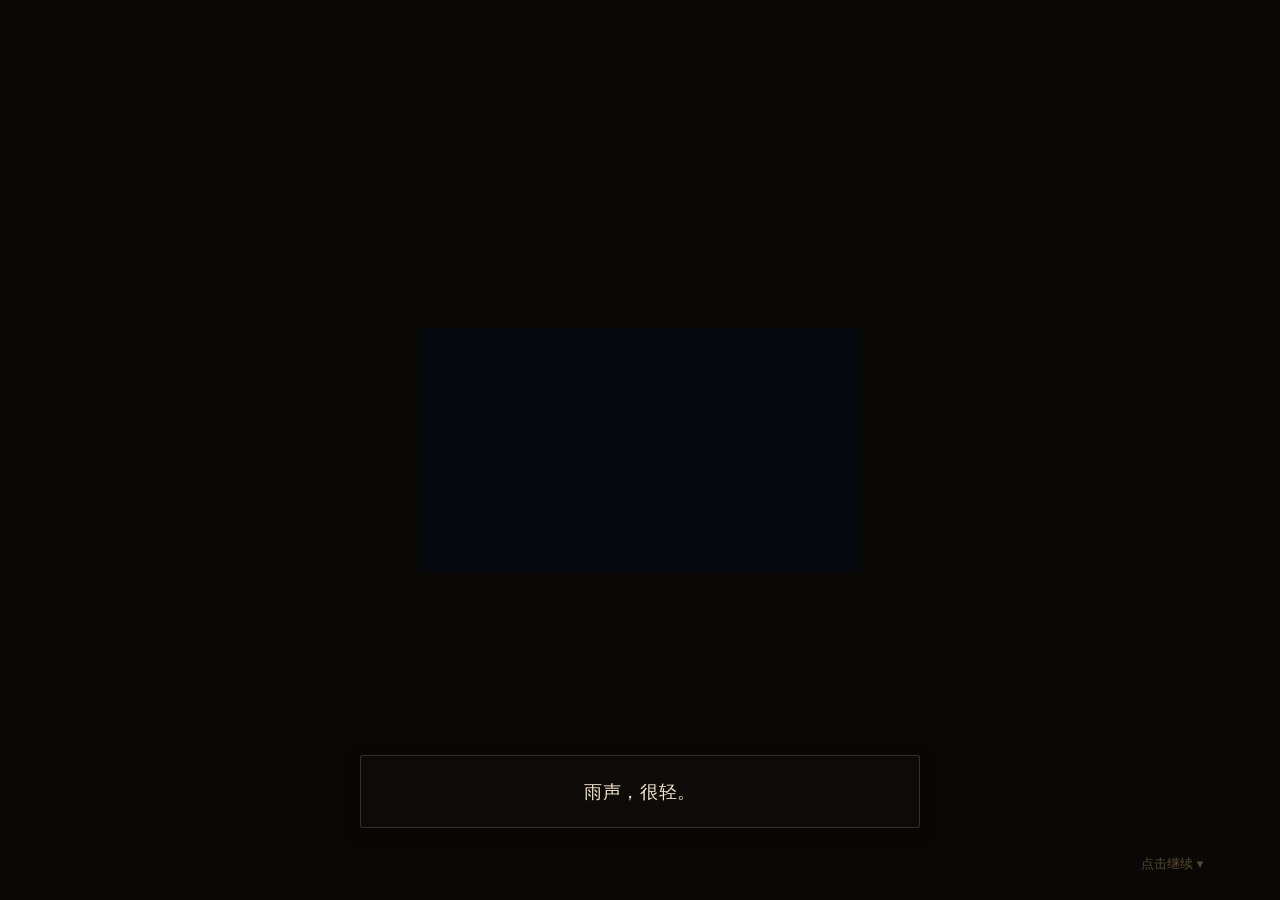
==== commit d79c8ec4: "🏪 部署《小小的店》像素心理支持叙事游戏（完整版）" ====
--- a/index.html
+++ b/index.html
@@ -1,195 +1,2272 @@
 <!DOCTYPE html>
-<html lang="zh-CN">
-<head>
-  <meta charset="UTF-8">
-  <meta name="viewport" content="width=device-width, initial-scale=1.0, maximum-scale=1.0, user-scalable=no, viewport-fit=cover">
-  <meta name="theme-color" content="#f4ecd8">
-  <title>江湖侠客成长模拟器</title>
-  <link rel="preconnect" href="https://fonts.googleapis.com">
-  <link href="https://fonts.googleapis.com/css2?family=Noto+Serif+SC:wght@400;700;900&display=swap" rel="stylesheet">
-  <link rel="stylesheet" href="css/style.css">
+<html lang="zh-CN" data-page-node-id="IwUqsCAaUXOdoAVYKGfSXD">
+<head data-page-node-id="zrfrAVvAJUgXbdlVXIF4sl">
+<meta charset="UTF-8" data-page-node-id="lWj87HieKBtQC16m2Uu3pM" />
+<meta name="viewport" content="width=device-width, initial-scale=1.0, maximum-scale=1.0, user-scalable=no" data-page-node-id="X3cw8Fl85OhdPKk1jUBjsS" />
+<title>小小的店</title>
+<style>
+  :root{
+    --warm:#e8a85c;
+    --warm-deep:#c8762f;
+    --cream:#f3e6cf;
+    --night:#1b2238;
+    --night-2:#11162a;
+    --panel:rgba(28,22,18,0.82);
+    --ink:#f1e3c8;
+    --ink-dim:#c9b48f;
+  }
+  *{box-sizing:border-box;margin:0;padding:0;}
+  html,body{height:100%;background:#0c1020;overflow:hidden;
+    font-family:"PingFang SC","Hiragino Sans GB","Microsoft YaHei",-apple-system,system-ui,"Segoe UI",sans-serif;
+    color:var(--ink); -webkit-font-smoothing:antialiased; user-select:none;}
+  #app{position:fixed;inset:0;display:flex;align-items:center;justify-content:center;background:#06080f;}
+  canvas{image-rendering:pixelated;image-rendering:crisp-edges;display:block;}
+
+  /* ---------- Opening（电影式开场） ---------- */
+  #opening{position:absolute;inset:0;display:flex;flex-direction:column;align-items:center;justify-content:center;
+    background:#0a0806;text-align:center;padding:16px;z-index:30;cursor:pointer;overflow:hidden;transition:opacity .9s ease;}
+  #introStage{position:relative;width:min(92vw,440px);z-index:0;}
+  #introCanvas{width:100%;height:auto;border-radius:3px;display:block;}
+  #introTitle{position:absolute;top:14%;left:0;right:0;text-align:center;font-size:14px;
+    letter-spacing:.22em;color:rgba(243,230,207,0.82);opacity:0;
+    pointer-events:none;font-weight:400;z-index:5;}
+  /* 渐渐浮现 → 稳定停留 → 缓缓淡出（ease，无放大/无发光/无弹跳） */
+  #introTitle.show{animation:introTitleFlow 8.5s ease-in-out forwards;}
+  @keyframes introTitleFlow{
+    0%{opacity:0;}
+    32%{opacity:1;}
+    64%{opacity:1;}
+    100%{opacity:0;}
+  }
+  #introBox{position:absolute;left:50%;transform:translateX(-50%);bottom:8%;width:min(92vw,560px);min-height:60px;z-index:5;
+    padding:18px 22px;background:rgba(16,12,8,.82);border:1px solid rgba(180,152,104,.25);border-radius:3px;
+    color:var(--cream);font-size:clamp(15px,4.6vw,18px);line-height:1.95;letter-spacing:.04em;text-align:center;
+    box-shadow:0 4px 18px rgba(0,0,0,.35);}
+  #introBox.scene{color:var(--ink-dim);font-style:italic;}
+  #introBox.sound{color:#9fb8d8;font-style:italic;}
+  #introBox .ic{display:inline-block;width:9px;color:var(--warm);animation:blink 1s steps(1) infinite;margin-left:3px;}
+  #introHint{position:absolute;right:6%;bottom:3%;color:rgba(184,152,104,.45);font-size:13px;animation:blink 1.4s steps(1) infinite;pointer-events:none;z-index:5;}
+  #introFade{position:absolute;inset:0;background:#0a0806;opacity:0;pointer-events:none;z-index:1;}
+  #openDoorBtn{position:absolute;bottom:14%;margin:0;padding:7px 26px;font-size:13px;letter-spacing:.18em;cursor:pointer;
+    color:#3a2e1e;background:#b89868;border:1px solid #6b5236;border-radius:2px;
+    box-shadow:none;display:none;font-family:inherit;z-index:6;transition:background .15s,border-color .15s;}
+  #openDoorBtn:hover{background:#c4a87a;border-color:#7a5c38;}
+  .btn{margin-top:30px;padding:13px 34px;font-size:16px;letter-spacing:.12em;cursor:pointer;
+    color:#1c140c;background:linear-gradient(180deg,#f0b96a,#d98836);border:none;border-radius:4px;
+    box-shadow:0 6px 22px rgba(217,136,54,.35);transition:transform .15s, box-shadow .15s;font-weight:700;}
+  .btn:hover{transform:translateY(-2px);box-shadow:0 10px 30px rgba(217,136,54,.5);}
+  .btn:active{transform:translateY(0);}
+
+  /* ---------- Game ---------- */
+  #game{position:absolute;inset:0;display:none;flex-direction:column;align-items:center;justify-content:center;}
+  #stage{position:relative;width:min(100vw,960px);}
+  #scene{width:100%;height:auto;border-bottom:2px solid #000;background:#0a0c18;}
+
+  #hud{position:absolute;top:10px;left:10px;right:10px;display:flex;justify-content:space-between;align-items:flex-start;
+    pointer-events:none;font-size:13px;z-index:5;}
+  #hud .pill{background:var(--panel);border:1px solid rgba(232,168,92,.25);border-radius:20px;padding:6px 13px;
+    color:var(--cream);backdrop-filter:blur(3px);pointer-events:auto;}
+  #hud .right{display:flex;gap:8px;}
+  #hud .icon{pointer-events:auto;cursor:pointer;background:var(--panel);border:1px solid rgba(232,168,92,.25);
+    border-radius:50%;width:34px;height:34px;display:flex;align-items:center;justify-content:center;font-size:15px;color:var(--cream);}
+  #hud .icon:hover{border-color:var(--warm);}
+  #hud .icon.active{border-color:var(--warm);background:rgba(232,168,92,.18);color:var(--warm);}
+  .mood-row{display:flex;gap:8px;flex-wrap:wrap;margin:6px 0 14px;}
+  .mood-btn{padding:7px 13px;font-size:13px;border-radius:16px;cursor:pointer;background:rgba(40,30,20,.7);
+    border:1px solid rgba(232,168,92,.3);color:var(--ink-dim);}
+  .mood-btn.on{border-color:var(--warm);color:var(--cream);background:rgba(232,168,92,.15);}
+  #roomBody textarea{width:100%;min-height:96px;background:rgba(10,8,6,.7);border:1px solid rgba(232,168,92,.3);
+    border-radius:6px;color:var(--ink);padding:10px 12px;font-size:13px;line-height:1.7;outline:none;font-family:inherit;resize:vertical;}
+  .sec-h{color:var(--warm);font-size:13px;letter-spacing:.08em;margin:16px 0 4px;}
+  .infl{color:var(--ink-dim);font-size:13px;line-height:1.7;padding:6px 0;border-bottom:1px solid rgba(232,168,92,.12);}
+  .infl b{color:var(--cream);}
+  #visitorHint{position:absolute;bottom:14px;left:50%;transform:translateX(-50%);display:flex;gap:8px;flex-wrap:wrap;
+    justify-content:center;max-width:90%;z-index:5;pointer-events:none;}
+  .vchip{pointer-events:auto;cursor:pointer;background:var(--panel);border:1px solid rgba(232,168,92,.3);
+    border-radius:18px;padding:5px 12px;font-size:12px;color:var(--cream);display:flex;align-items:center;gap:6px;
+    animation:fadein .5s ease;}
+  .vchip:hover{border-color:var(--warm);}
+  .vchip .dot{width:9px;height:9px;border-radius:50%;}
+  #bubbles{position:absolute;inset:0;pointer-events:none;z-index:6;overflow:hidden;}
+  .bubble{position:absolute;background:var(--panel);border:1px solid rgba(232,168,92,.35);
+    border-radius:14px;padding:5px 11px;font-size:12px;color:var(--cream);display:flex;align-items:center;gap:6px;
+    white-space:nowrap;box-shadow:0 4px 14px rgba(0,0,0,.4);animation:fadein .4s ease;transition:opacity .5s;}
+  .bubble.fade{opacity:0;}
+  .bubble .dot{width:8px;height:8px;border-radius:50%;display:inline-block;flex:0 0 8px;}
+  @keyframes fadein{from{opacity:0;transform:translateY(6px);}to{opacity:1;}}
+
+  /* ---------- Dialogue ---------- */
+  #dialogue{position:absolute;left:0;right:0;bottom:0;background:linear-gradient(180deg,rgba(20,15,11,0) 0%,rgba(18,13,9,.92) 22%);
+    padding:18px 16px 16px;z-index:8;display:none;flex-direction:column;gap:10px;}
+  #dialogue .row{display:flex;gap:12px;align-items:flex-end;}
+  #dlgAvatar{width:54px;height:54px;flex:0 0 54px;border:2px solid rgba(232,168,92,.4);border-radius:6px;background:#0d1018;}
+  #dlgName{font-size:13px;color:var(--warm);letter-spacing:.08em;margin-bottom:4px;}
+  #dlgText{min-height:42px;max-height:120px;overflow-y:auto;font-size:15px;line-height:1.7;color:var(--ink);white-space:pre-wrap;word-break:break-word;}
+  #dlgText .you{color:#9fb8d8;font-size:13px;margin-bottom:5px;}
+  #dlgText .npc{margin-bottom:2px;}
+  #dlgText .cursor{display:inline-block;width:8px;color:var(--warm);animation:blink 1s steps(1) infinite;}
+  @keyframes blink{50%{opacity:0;}}
+  #dlgThink{font-size:13px;color:var(--ink-dim);font-style:italic;min-height:20px;}
+  #dlgInputArea{display:flex;gap:8px;margin-top:4px;}
+  #dlgInput{flex:1;background:rgba(10,8,6,.7);border:1px solid rgba(232,168,92,.3);border-radius:6px;
+    color:var(--ink);font-size:15px;padding:11px 13px;outline:none;font-family:inherit;}
+  #dlgInput::placeholder{color:#8a795c;}
+  #dlgInput:focus{border-color:var(--warm);}
+  #dlgSend{padding:0 18px;background:linear-gradient(180deg,#f0b96a,#d98836);border:none;border-radius:6px;
+    color:#1c140c;font-weight:700;cursor:pointer;font-size:14px;}
+  #dlgSend:disabled{opacity:.5;cursor:default;}
+  #dlgMode{display:flex;align-items:center;gap:6px;margin-top:2px;font-size:12px;}
+  .mode-btn{background:rgba(10,8,6,.5);border:1px solid rgba(232,168,92,.25);color:var(--ink-dim);
+    padding:5px 12px;border-radius:14px;cursor:pointer;font-family:inherit;font-size:12px;transition:.2s;}
+  .mode-btn.active{background:linear-gradient(180deg,#f0b96a,#d98836);color:#241a0c;border-color:#f0b96a;font-weight:600;}
+  #modeHint{color:#7a6a4f;margin-left:2px;}
+  #dlgPreview{background:rgba(159,184,216,.12);border:1px solid rgba(159,184,216,.4);border-radius:8px;
+    padding:9px 11px;margin-top:6px;font-size:13px;line-height:1.7;}
+  #dlgPreview .pv-note{color:#9fb8d8;font-size:12px;margin-bottom:4px;}
+  #dlgPreview .pv-text{color:var(--cream);}
+  #dlgPreview .pv-btns{display:flex;gap:8px;margin-top:8px;}
+  #dlgPreview .pv-btns button{flex:1;padding:6px 0;border:none;border-radius:6px;font-family:inherit;font-size:13px;cursor:pointer;}
+  #dlgPreview .pv-send{background:linear-gradient(180deg,#f0b96a,#d98836);color:#241a0c;font-weight:600;}
+  #dlgPreview .pv-edit{background:rgba(159,184,216,.2);color:#cfe0f5;}
+  #storyBody .s-node{color:var(--warm);font-size:12px;letter-spacing:.08em;margin:12px 0 2px;}
+  #dlgActions{display:flex;gap:8px;flex-wrap:wrap;}
+  .act-btn{padding:7px 12px;font-size:12px;background:rgba(40,30,20,.7);border:1px solid rgba(232,168,92,.3);
+    border-radius:16px;color:var(--ink-dim);cursor:pointer;}
+  .act-btn:hover{border-color:var(--warm);color:var(--cream);}
+  #dlgEnd{margin-left:auto;padding:7px 14px;font-size:12px;background:transparent;border:1px solid rgba(232,168,92,.3);
+    border-radius:16px;color:var(--ink-dim);cursor:pointer;}
+  #dlgEnd:hover{border-color:#c66;color:#e9a;}
+
+  /* ---------- Shelter / overlay ---------- */
+  .overlay{position:absolute;inset:0;background:rgba(6,8,15,.78);backdrop-filter:blur(2px);z-index:12;
+    display:none;align-items:center;justify-content:center;padding:20px;}
+  .panel{width:min(94vw,560px);max-height:86vh;overflow:auto;background:linear-gradient(180deg,#221a12,#17110b);
+    border:1px solid rgba(232,168,92,.3);border-radius:10px;padding:22px;box-shadow:0 20px 60px rgba(0,0,0,.6);}
+  .panel h2{color:var(--warm);font-size:18px;letter-spacing:.1em;margin-bottom:6px;}
+  .panel .desc{color:var(--ink-dim);font-size:13px;line-height:1.8;margin-bottom:16px;}
+  .note{border-left:3px solid var(--warm-deep);background:rgba(232,168,92,.06);padding:9px 12px;margin:8px 0;
+    font-size:14px;color:var(--cream);border-radius:0 6px 6px 0;line-height:1.6;}
+  .book{border:1px solid rgba(232,168,92,.25);border-radius:6px;padding:10px 12px;margin:8px 0;font-size:13px;color:var(--ink-dim);}
+  .book b{color:var(--cream);font-weight:600;}
+  .closeX{float:right;cursor:pointer;color:var(--ink-dim);font-size:20px;line-height:1;}
+  .closeX:hover{color:var(--warm);}
+  .blackboard{background:#1c2a1c;border:6px solid #5a3f24;border-radius:6px;padding:16px;color:#cfe3b8;
+    font-size:14px;line-height:2;min-height:120px;}
+  .blackboard .unlocked{color:#e7f3cf;}
+
+  /* settings */
+  #settings .panel{width:min(94vw,480px);}
+  #settings label{display:block;font-size:12px;color:var(--ink-dim);margin:12px 0 4px;}
+  #settings input{width:100%;background:rgba(10,8,6,.7);border:1px solid rgba(232,168,92,.3);border-radius:6px;
+    color:var(--ink);padding:9px 11px;font-size:13px;outline:none;font-family:inherit;}
+  #settings .hint{font-size:11px;color:#8a795c;margin-top:4px;line-height:1.6;}
+  #settings .row{display:flex;gap:10px;margin-top:18px;}
+  #settings .row button{flex:1;padding:10px;border-radius:6px;border:none;cursor:pointer;font-size:13px;font-weight:600;}
+  .save{background:linear-gradient(180deg,#f0b96a,#d98836);color:#1c140c;}
+  .skip{background:transparent;border:1px solid rgba(232,168,92,.3)!important;color:var(--ink-dim);}
+  .ai-on{color:#9fdc8a!important;}
+
+  #toast{position:absolute;bottom:90px;left:50%;transform:translateX(-50%);background:var(--panel);
+    border:1px solid rgba(232,168,92,.3);color:var(--cream);padding:8px 16px;border-radius:20px;font-size:13px;
+    z-index:20;opacity:0;transition:opacity .4s;pointer-events:none;}
+  #toast.show{opacity:1;}
+
+  /* story log */
+  .s-world{color:var(--cream);font-size:14px;line-height:1.7;padding:8px 0;border-bottom:1px solid rgba(232,168,92,.1);}
+  .s-you{color:#9fb8d8;font-size:13px;text-align:right;margin:-2px 0 12px;line-height:1.6;}
+  .s-day{color:var(--warm);font-size:12px;letter-spacing:.1em;margin:14px 0 2px;}
+
+  .tiny{font-size:11px;color:#7a6a4f;}
+</style>
 </head>
-<body>
-  <!-- 宣纸纹理 -->
-  <div class="paper-texture"></div>
-  <div class="mountain-bg" id="mountainBg"></div>
-  <div class="particle-layer" id="particleLayer"></div>
-  <div class="weather-overlay" id="weatherOverlay"></div>
-
-  <div id="app">
-
-    <!-- ========== 入江湖（取一侠客名） ========== -->
-    <div class="view active" id="view-auth">
-      <div class="auth-box">
-        <h1 class="auth-title" id="authTitle">入江湖</h1>
-        <p class="auth-desc" id="authDesc">取一侠客名，入此江湖。</p>
-
-        <input type="text" class="auth-input" id="authUsername" placeholder="取一侠客名" maxlength="12" autocomplete="off">
-        <button class="btn-primary auth-btn" onclick="app.submitRegister()">入江湖</button>
+<body data-page-node-id="aZcT2EqDob4QuyqKqhqT5P">
+<div id="app" data-page-node-id="J3yjBGatec2rJZepJVU5ak">
+
+  <!-- ===================== Opening（电影式开场） ===================== -->
+  <div id="opening" data-page-node-id="hQN1ALakq6tdhcM98cuB1y">
+    <div id="introStage" data-page-node-id="Qri8MnABoe2pFPVVCdNdyV">
+      <canvas id="introCanvas" width="360" height="200" data-page-node-id="6ynRFXP3k0g8FA1led0MLA"></canvas>
+      <div id="introTitle" data-page-node-id="AfpO0dWAqw4EuAY03slVcp"></div>
+    </div>
+    <div id="introBox" data-page-node-id="GsN8tNzeDkMIrac9kCfdIK"><span id="introText" data-page-node-id="ShjfV3QbrsO8abkHGvKc0V"></span></div>
+    <div id="introHint" data-page-node-id="L1G26pQ43MhoEQoDD3rfqm">点击继续 ▾</div>
+    <div id="introFade" data-page-node-id="2nPq4dPfkHGcssutbwGnYQ"></div>
+    <button id="openDoorBtn" data-page-node-id="IyhiKmHYd0UmoAaNW8JjEJ">开门</button>
+  </div>
+
+  <!-- ===================== Game ===================== -->
+  <div id="game" data-page-node-id="cq4nXSjc9GHBsJinzueze3">
+    <div id="stage" data-page-node-id="VvPUX5Y4cAgnRf15qVo0tG">
+      <canvas id="scene" width="360" height="200" data-page-node-id="M0UXXpCn23T4n5jrFBDsta"></canvas>
+
+      <div id="hud" data-page-node-id="S6P8YvQIy7HWUYCPahOHq5">
+        <div class="pill" id="clockPill" data-page-node-id="4E4Str0EBjZ5enansmrKXf">22:00 · 小雨</div>
+        <div class="right" data-page-node-id="9A68GDwAhVMck60Ss8FSwd">
+          <div class="icon" id="locBtn" title="离开店里，去街区走走" data-page-node-id="Idk435e23szgVQAJ7EN0fs">🚪</div>
+          <div class="icon" id="roomBtn" title="我的小房间" data-page-node-id="sCo2QBcccPzC307ALSMeuV">📔</div>
+          <div class="icon" id="silentBtn" title="今天不想聊天" data-page-node-id="eetWbp1w8K4qzA5HoZTU92">🌙</div>
+          <div class="icon" id="shelterBtn" title="Shelter" data-page-node-id="ollJyzCT42t6rVEFyh02FM">🛋</div>
+          <div class="icon" id="storyBtn" title="这里发生过的事（自动生成）" data-page-node-id="jhNGKFvaIrk5xQ8mdEW0iQ">📖</div>
+          <div class="icon" id="muteBtn" title="静音" data-page-node-id="Ih1TeAhwFPU4UosRTQt57i">🔊</div>
+          <div class="icon" id="settingsBtn" title="设置" data-page-node-id="7PT2rvyM9MS8L1sNOIvsCU">⚙</div>
+        </div>
       </div>
-    </div>
-
-    <!-- ========== 江湖首页 ========== -->
-    <div class="view" id="view-home">
-      <div class="home-scene">
-        <div class="home-time-info">
-          <div class="home-season" id="homeSeason"></div>
-          <div class="home-weather" id="homeWeather"></div>
+
+      <div id="visitorHint" data-page-node-id="J2qoPu2q4CDc5tZ5BYN1pT"></div>
+      <div id="bubbles" data-page-node-id="JpzVprvXhpNfuA78AtOVRO"></div>
+
+      <!-- Dialogue -->
+      <div id="dialogue" data-page-node-id="VQs6XUGnfORXrfxBdjlH8D">
+        <div class="row" data-page-node-id="NaEWFiGw65tntbr0tv70Au">
+          <canvas id="dlgAvatar" width="54" height="54" data-page-node-id="FIcy0bXEleu0YMhUoivlz0"></canvas>
+          <div style="flex:1" data-page-node-id="aaY0r9KR6xhvbkKsXTSPQM">
+            <div id="dlgName" data-page-node-id="gRHsL62Fw9PuiIksKdKHF3">—</div>
+            <div id="dlgText" data-page-node-id="pONbH5Q5tz5GttMC5O6Ck4"></div>
+            <div id="dlgThink" data-page-node-id="Rs8NTRfTOH4MGuemKDEmd6"></div>
+          </div>
         </div>
-        <div class="home-character">
-          <div class="character-silhouette" id="characterSilhouette"></div>
-          <div class="character-name-display" id="homeCharName"></div>
-          <div class="character-identity-display" id="homeCharIdentity"></div>
+        <div id="dlgActions" data-page-node-id="4ljhfBFXnkuia0l157d5fa">
+          <button class="act-btn" data-act="care" data-page-node-id="kzWHaL4AUNBJObvhoFnUjr">（递上一杯热饮）</button>
+          <button class="act-btn" data-act="space" data-page-node-id="5F7nxzCD6t2CbBlIpfaGEm">（安静地陪着）</button>
+          <button class="act-btn" data-act="sit" data-page-node-id="kqBkyPrrU34RCXrXcbEevW">（示意旁边坐下）</button>
+          <button id="dlgEnd" data-page-node-id="xCNcZUBizWPyOHpnkNT8Se">结束对话</button>
         </div>
-        <p class="home-greeting" id="homeGreeting"></p>
-        <div class="home-stats-bar" id="homeStatsBar"></div>
-        <div class="home-evaluation">
-          <div class="evaluation-title" id="homeEvalTitle"></div>
-          <div class="evaluation-desc" id="homeEvalDesc"></div>
+        <div id="dlgMode" data-page-node-id="vIpPKfXAlUgFjJhxKUGWbm">
+          <button class="mode-btn active" data-mode="manual" data-page-node-id="mjxHzayJDWs4knj4OQ9yDS">✎ 自己说</button>
+          <button class="mode-btn" data-mode="auto" data-page-node-id="zn8XROV6eHWt5FfPJA6X4O">✦ 自动回复</button>
+          <span id="modeHint" class="tiny" data-page-node-id="XF7LSR9kzVdaz7yX03Rf0y"></span>
         </div>
-        <button class="home-action-btn" id="homeActionBtn" onclick="app.startCultivation()">今日修行</button>
-
-        <div class="identity-switcher-section">
-          <div class="identity-switcher-title">— 七种身份，皆可历 —</div>
-          <div class="identity-switcher" id="identitySwitcher"></div>
-        </div>
-        <div class="current-identity-detail" id="currentIdentityDetail"></div>
-
-        <div class="toolbar">
-          <label class="toolbar-btn">🎵 上传背景音乐
-            <input type="file" id="musicUpload" accept="audio/*" onchange="app.handleMusicUpload(event)">
-          </label>
-          <label class="toolbar-btn">🖼️ 上传侠客画像
-            <input type="file" id="imageUpload" accept="image/*" onchange="app.handleImageUpload(event)">
-          </label>
+        <div id="dlgPreview" style="display:none" data-page-node-id="ooC3BbSKSwArnrs8fUL2mh"></div>
+        <div id="dlgInputArea" data-page-node-id="ZDW65v85KFYi8ZFbHi38Pi">
+          <input id="dlgInput" type="text" placeholder="想说点什么…（也可以什么都不说）" maxlength="120" autocomplete="off" data-page-node-id="Ocid3vSSLFwSWHlpbE2J1p" />
+          <button id="dlgSend" data-page-node-id="Zl8ZyUnAZmBXVHn96Jl9j9">说</button>
         </div>
       </div>
     </div>
-
-    <!-- ========== 我的侠客 ========== -->
-    <div class="view" id="view-knight">
-      <div class="knight-header">
-        <h2>我的侠客</h2>
-        <p id="knightPageSubtitle"></p>
-      </div>
-      <div class="stats-panel">
-        <div class="stats-panel-title">属性成长</div>
-        <div id="knightStatsPanel"></div>
-      </div>
-      <div class="stats-panel" style="margin-top:1.5rem;">
-        <div class="stats-panel-title">身份体验</div>
-        <div id="identityProgress"></div>
-      </div>
-      <div class="history-panel">
-        <div class="stats-panel-title">江湖经历</div>
-        <div id="knightHistory"></div>
-      </div>
-    </div>
-
-    <!-- ========== 今日修行 ========== -->
-    <div class="view" id="view-cultivation">
-      <div class="cultivation-header">
-        <div class="cultivation-date" id="cultivationDate"></div>
-        <h2 class="cultivation-title">今日修行</h2>
-      </div>
-      <div id="cultivationContent"></div>
-    </div>
-
-    <!-- ========== 个人界面 ========== -->
-    <div class="view" id="view-profile">
-      <div class="profile-header">
-        <h2 id="profileName"></h2>
-        <p id="profileSub"></p>
-      </div>
-
-      <div class="stats-panel">
-        <div class="stats-panel-title">自创人设</div>
-        <div id="profilePersona"></div>
-      </div>
-
-      <div class="stats-panel" style="margin-top:1.5rem;">
-        <div id="profileIdentity"></div>
-      </div>
-
-      <div class="stats-panel" style="margin-top:1.5rem;">
-        <div class="stats-panel-title">藏书阁</div>
-        <div class="library-tabs">
-          <button class="library-tab library-tab-profile active" data-tab="all" onclick="app.switchLibraryTab('all','profileLibraryGrid')">全部</button>
-          <button class="library-tab library-tab-profile" data-tab="poetry" onclick="app.switchLibraryTab('poetry','profileLibraryGrid')">诗词</button>
-          <button class="library-tab library-tab-profile" data-tab="wisdom" onclick="app.switchLibraryTab('wisdom','profileLibraryGrid')">典籍</button>
-          <button class="library-tab library-tab-profile" data-tab="martial" onclick="app.switchLibraryTab('martial','profileLibraryGrid')">武学</button>
-        </div>
-        <div class="library-grid" id="profileLibraryGrid"></div>
-      </div>
-    </div>
-
-    <!-- ========== 藏书阁（独立视图，备用） ========== -->
-    <div class="view" id="view-library">
-      <div class="library-header">
-        <h2>藏书阁</h2>
-        <p>收藏所学典籍、诗词与武学笔记</p>
-      </div>
-      <div class="library-tabs">
-        <button class="library-tab active" data-tab="all" onclick="app.switchLibraryTab('all')">全部</button>
-        <button class="library-tab" data-tab="poetry" onclick="app.switchLibraryTab('poetry')">诗词</button>
-        <button class="library-tab" data-tab="wisdom" onclick="app.switchLibraryTab('wisdom')">典籍</button>
-        <button class="library-tab" data-tab="martial" onclick="app.switchLibraryTab('martial')">武学</button>
-      </div>
-      <div class="library-grid" id="libraryGrid"></div>
-    </div>
-
   </div>
 
-  <!-- 底部导航 -->
-  <nav class="bottom-nav" id="bottomNav" style="display:none;">
-    <div class="nav-item active" data-view="home" onclick="app.switchView('home')">
-      <span class="nav-icon">🏔️</span><span class="nav-label">江湖</span>
-    </div>
-    <div class="nav-item" data-view="knight" onclick="app.switchView('knight')">
-      <span class="nav-icon">⚔️</span><span class="nav-label">侠客</span>
-    </div>
-    <div class="nav-item" data-view="cultivation" onclick="app.switchView('cultivation')">
-      <span class="nav-icon">📜</span><span class="nav-label">修行</span>
-    </div>
-    <div class="nav-item" data-view="profile" onclick="app.switchView('profile')">
-      <span class="nav-icon">🏮</span><span class="nav-label">个人</span>
-    </div>
-  </nav>
-
-  <!-- 人设编辑弹窗 -->
-  <div class="modal-mask" id="personaModal" style="display:none;">
-    <div class="modal-box">
-      <h3>自创人设</h3>
-      <input type="text" class="auth-input" id="personaName" placeholder="人设之名" maxlength="12">
-      <textarea class="auth-textarea" id="personaDesc" placeholder="述其人设：来历、性情人等" maxlength="200"></textarea>
-      <div class="auth-gender">
-        <label class="gender-opt"><input type="radio" name="personaGender" value="男"><span>男</span></label>
-        <label class="gender-opt"><input type="radio" name="personaGender" value="女"><span>女</span></label>
-      </div>
-      <div id="personaPreview"></div>
-      <label class="toolbar-btn">🖼️ 上传人设画像
-        <input type="file" id="personaImage" accept="image/*" onchange="app.uploadPersonaImage(event)">
-      </label>
-      <div style="margin-top:1rem; text-align:center;">
-        <button class="btn-primary" onclick="app.savePersona()">存</button>
-        <button class="btn-secondary" onclick="app.closePersonaModal()">取消</button>
-      </div>
+  <!-- ===================== Shelter overlay ===================== -->
+  <div class="overlay" id="shelterPanel" data-page-node-id="9XGf2TSbknWWIC5dO5WkX1">
+    <div class="panel" data-page-node-id="LtLlTy0tXDIKeyneHdYfei">
+      <span class="closeX" data-close="shelterPanel" data-page-node-id="leezdYuXqACdX2eYJtQuuu">×</span>
+      <h2 data-page-node-id="kAtIyti89nt3bYMSmeeEw2">Shelter · 一个可以暂时不赶路的地方</h2>
+      <div class="desc" data-page-node-id="8Wlp9zCj47bitYPnl1oAor">这里不是咨询室，也不是治愈角。有人买完东西就走，有人坐很久，有人什么都不说。全部允许。</div>
+      <div id="shelterTabs" data-page-node-id="LHrxI5m4HqOsg3Q6bfCGAc"></div>
+      <div id="shelterBody" data-page-node-id="ngS1aQpUc9U9wRnhbDFyKA"></div>
     </div>
   </div>
 
-  <!-- 音频播放器 -->
-  <div class="audio-player" id="audioPlayer">
-    <audio id="bgAudio" loop></audio>
-    <span class="audio-close" onclick="app.stopMusic()">✕</span>
+  <!-- ===================== 我的小房间 ===================== -->
+  <div class="overlay" id="roomPanel" data-page-node-id="WmsGL9ppLVCKoKtEPTkfl2">
+    <div class="panel" data-page-node-id="eBNlc2WK6dbkeFoyURPF9r">
+      <span class="closeX" data-close="roomPanel" data-page-node-id="aIFgSNCw1boVCkblBGphbP">×</span>
+      <h2 data-page-node-id="AKJU5eGQbMispgynzjIydA">我的小房间</h2>
+      <div class="desc" data-page-node-id="yUJcGInV6SRmvcME44rH6s">这不是心理测评。只是你自己的角落：想写就写，不想写就关灯。</div>
+      <div id="roomBody" data-page-node-id="8cyolepF8VoId4Cbzyb8T9"></div>
+    </div>
   </div>
 
-  <!-- Toast -->
-  <div class="toast" id="toast"></div>
-
-  <script src="js/images.js?v=2"></script>
-  <script src="js/data.js?v=2"></script>
-  <script src="js/data-relations.js?v=2"></script>
-  <script src="js/data-identity-cultivation.js?v=2"></script>
-  <script src="js/app.js?v=2"></script>
+  <!-- ===================== 这里发生过的事（自动生成） ===================== -->
+  <div class="overlay" id="storyPanel" data-page-node-id="K6H2GxF3XEx5eFbLy3KJPS">
+    <div class="panel" data-page-node-id="6ze87iFUjaHnFqQL4ryLSF">
+      <span class="closeX" data-close="storyPanel" data-page-node-id="2NxcQXBX34UaeMFY1jjdmo">×</span>
+      <h2 data-page-node-id="Y3qhtAQtpwaf9BthDhu8aD">这里发生过的事</h2>
+      <div class="desc" data-page-node-id="jWUmHlDhkDdxu6F8AU5aAO">你不用每一件都参与。它自己会发生，你看着就行。<br data-page-node-id="e4kXDBciGzatCehGrUn9BN"/>
+        <b style="color:var(--warm)" data-page-node-id="nXEJFZiQEe4C6mKVCZ9wbD">只有柜台前和客人说话，才需要你亲手打字</b>——其余的，系统替你活着、替你回应。</div>
+      <div id="storyBody" data-page-node-id="6MUeO2oI4F6HvWVv4XSzaE"></div>
+    </div>
+  </div>
+
+  <!-- ===================== Settings ===================== -->
+  <div class="overlay" id="settings" data-page-node-id="oWUufte4FV0E6uqFTOecRz">
+    <div class="panel" data-page-node-id="VvjCle2aY0p4r08ucS4WzA">
+      <span class="closeX" data-close="settings" data-page-node-id="1kYwCLvlZCib24VnQDOW32">×</span>
+      <h2 data-page-node-id="Dr7rpwhA1hwF7zsAgDYUUx">设置</h2>
+      <div class="desc" data-page-node-id="d6S7ERns9HUolKGHWUr6SI">默认模式下，每位客人都由内置的人格与记忆系统驱动，无需联网即可游玩。<br data-page-node-id="LKCaEdRYwzj0puqBCALdSB"/>
+        如果你希望客人能真正"接住"你打出的任何一句话，可接入一个兼容 OpenAI 的对话接口（可选，留空则使用内置引擎）。</div>
+      <label data-page-node-id="uA80mrJrgdyFlIEczTy6th">接口地址（API Base URL）</label>
+      <input id="cfgBase" placeholder="https://api.openai.com/v1" data-page-node-id="6aTBPaaZIcWH3fbK1kZVTX" />
+      <label data-page-node-id="2ks2R0QTZvekt7crhjYBaf">API Key</label>
+      <input id="cfgKey" type="password" placeholder="sk-..." data-page-node-id="nlvXd7uKxid6s7cu5qJYw6" />
+      <label data-page-node-id="qCXGwxEzluzH1FBWUa6RHv">模型名</label>
+      <input id="cfgModel" placeholder="gpt-4o-mini" data-page-node-id="rnnLhlGYAPY2Xax7gDXmpB" />
+      <div class="hint" data-page-node-id="RD4k4N45XODMgNErTH5Hu8">你的 Key 只保存在本机浏览器（localStorage），不会上传到任何第三方。关闭页面即清空于内存，下次需重填。</div>
+      <div class="row" data-page-node-id="oN9CEN37WrSgWdLZE8aSP2">
+        <button class="save" id="cfgSave" data-page-node-id="7HKf2WZlBIE05OkMQczqS4">保存并开启 AI</button>
+        <button class="skip" id="cfgSkip" data-page-node-id="2782BVZDGihIYeuFB8MAot">仅用内置引擎</button>
+      </div>
+      <div id="cfgStatus" class="tiny" style="margin-top:12px;" data-page-node-id="nbHJ3GZijXWsFAlidUAMxp"></div>
+    </div>
+  </div>
+
+  <div id="toast" data-page-node-id="pp22G0WUTuKBXmq9gJnHZA"></div>
+</div>
+
+<script>
+"use strict";
+/* =========================================================================
+   小小的店 — 心理支持互动叙事像素游戏
+   单文件 · 无外部依赖 · 本地持久化
+   设计优先级（依规格）：人物真实感 > 关系自然 > 心理深度 > 长期记忆
+                      > 自由输入 > 世界运行 > 音乐环境 > 像素视觉
+   ========================================================================= */
+
+/* ---------------------- 工具 ---------------------- */
+const $ = s => document.querySelector(s);
+const clamp = (v,a,b)=>Math.max(a,Math.min(b,v));
+const rnd = (a,b)=>a+Math.random()*(b-a);
+const pick = arr => arr[(Math.random()*arr.length)|0];
+const nowDay = ()=> Math.floor(WORLD.totalMin/1440); // 游戏内"天"
+
+/* =========================================================================
+   一、文学叙事 & 心理学知识库（已内化为 NPC 行为，不向玩家展示）
+   - 人物复杂度来自：表层人格 / 深层心理 / 防御机制
+   - 关系缓慢变化：隐藏 stage 0~5，不显示好感度数字
+   - 影响是概率的、间接的、不可控的
+   ========================================================================= */
+
+/* ---------------------- NPC 数据 ---------------------- */
+/* voice: 决定通用语气 bank；defenses: 影响回避/讽刺等；
+   schedule: 出现时段(游戏内小时)；milestones: 到达某关系阶段才说的关键句；
+   facts: 玩家提过、NPC 之后会"还记得"的事                          */
+const NPCS = [
+  {
+    id:'linmo', name:'凛', he:false, hair:'#2e2e33', shirt:'#566168', accent:'#7d8890',
+    posture:'hunched', phase:0.4,
+    surface:['安静','礼貌','木讷'],
+    inner:['害怕打扰别人','习惯独处','其实渴望被看见，但不敢'],
+    defenses:['情感隔离','回避','简短回应'],
+    schedule:{start:21, end:23.5},
+    voice:'terse', baseMood:'平静',
+    facts:[],
+    milestones:{
+      care:[{stage:3,beats:['（接过牛奶）','……谢谢。']}],
+      howAre:[{stage:4,beats:['（停顿）','……你今天也在啊。']}],
+      shareSelf:[{stage:4,beats:['（看了你一眼）','……嗯。']}]
+    },
+    lines:{
+      opener:['（抬眼看了你一下，没说话）'],
+      greeting:['（点头）','……'],
+      howAre:['还好。','嗯。'],
+      askPersonal:['……','没什么。'],
+      smalltalk:['嗯。'],
+      weather:['（看了一眼窗外）'],
+      offerSit:['（轻轻摇头）','不用。'],
+      shareSelf:['……'],
+      end:['（点头）'],
+      silence:['……']
+    }
+  },
+  {
+    id:'zhouye', name:'飒', he:true, hair:'#3a2a22', shirt:'#7a3b2e', accent:'#b5644a',
+    posture:'crossed', phase:1.1,
+    surface:['尖刻','直接','不耐烦'],
+    inner:['害怕被看不起','用刺保护自尊','其实很怕被拒绝'],
+    defenses:['讽刺','攻击','回避'],
+    schedule:{start:19.5, end:22.5},
+    voice:'sharp', baseMood:'防备',
+    facts:[{topic:'为什么总这么冲',keys:['为什么','这么冲','客气','这么凶'],first:['……我没有不客气。'],remembered:['你倒是记得我问过什么。']}],
+    milestones:{
+      howAre:[{stage:2,beats:['……','今天店里还挺安静。']}],
+      offerSit:[{stage:4,beats:['（犹豫了一下）','……坐一会儿也行。']}],
+      other:[{stage:5,beats:['……','其实我挺喜欢这里的。']}]
+    },
+    lines:{
+      opener_first:['东西这么贵？','你们店晚上还开着啊。'],
+      opener:['又来了。','（扫了一眼）'],
+      greeting:['（哼了一声）','哟。'],
+      howAre:['关你什么事。','还行，死不了。'],
+      askPersonal:['你管得有点宽。','我不觉得我们需要聊这个。'],
+      smalltalk:['嗯。','随便。'],
+      weather:['下雨关我什么事。'],
+      offerSit:['不用你操心。'],
+      shareSelf:['……我不用你同情。'],
+      end:['（转身走了）'],
+      silence:['……']
+    }
+  },
+  {
+    id:'aguo', name:'桃', he:false, hair:'#caa14a', shirt:'#5fae6a', accent:'#e6c45a',
+    posture:'relaxed', phase:2.0,
+    surface:['开朗','爱开玩笑','爱分享'],
+    inner:['其实也会累','用热闹盖住不安','真心喜欢生活'],
+    defenses:['玩笑化','情感隔离'],
+    schedule:{start:11, end:14.5},
+    voice:'warm', baseMood:'开心',
+    facts:[],
+    milestones:{
+      shareSelf:[{stage:3,beats:['我跟你说——','今天我遇到一只超胖的橘猫，胖得走不动道！']}]
+    },
+    lines:{
+      opener:['老板！今天店里好暖和。','嘿，又见面啦！'],
+      greeting:['老板！','哈喽哈喽~'],
+      howAre:['我挺好的呀，你呢？','今天超开心，路边花开啦。'],
+      askPersonal:['我啊？无懈可击！','秘密，嘿嘿。'],
+      smalltalk:['这个三明治绝了。','你试过冰柜里那个布丁没？'],
+      weather:['下雨也挺好，空气干净。'],
+      offerSit:['好啊好啊，一起坐！'],
+      shareSelf:['哎那你坐，我听你说。','怎么啦，跟我说说嘛。'],
+      end:['明天见啦！'],
+      silence:['（笑）']
+    }
+  },
+  {
+    id:'chenzhou', name:'渡', he:true, hair:'#26303a', shirt:'#46586b', accent:'#8aa0b8',
+    posture:'tired', phase:0.9,
+    surface:['疲惫','礼貌','话少'],
+    inner:['害怕被替代','长期透支','不敢停下来'],
+    defenses:['合理化','情感隔离','回避'],
+    schedule:{start:7.5, end:9.5},
+    voice:'tired', baseMood:'疲惫',
+    facts:[{topic:'妹妹考试',keys:['妹妹','考试','她','姐'],first:['嗯。快了。'],remembered:['……你还记得我提过？']}],
+    milestones:{
+      shareSelf:[{stage:3,beats:['有时候真想什么都不管了。','……算了，说多了。']}],
+      howAre:[{stage:3,beats:['还行。','就是……不太想回家。']}]
+    },
+    lines:{
+      opener:['……美式。','老样子，一杯咖啡。'],
+      greeting:['（点头）','早。'],
+      howAre:['累。','还行，就是不想动。'],
+      askPersonal:['没什么好说的。','工作呗。'],
+      smalltalk:['嗯，这个还行。'],
+      weather:['又下雨，路上堵。'],
+      offerSit:['……改天吧。'],
+      shareSelf:['……我也差不多。','别问我了，我自己都乱。'],
+      end:['走了。'],
+      silence:['……']
+    }
+  },
+  {
+    id:'xiaoman', name:'舞', he:false, hair:'#6b4a8a', shirt:'#c98fb0', accent:'#e6c4dd',
+    posture:'soft', phase:1.6,
+    surface:['温和','爱读书','有点迷糊'],
+    inner:['对将来没把握','怕让家人失望','喜欢小小的确定感'],
+    defenses:['回避','合理化'],
+    schedule:{start:14, end:18},
+    voice:'soft', baseMood:'平静',
+    facts:[{topic:'以后想做什么',keys:['梦想','以后','想做','将来','打算'],first:['……没想好。'],remembered:['你上次问我的事，我好像有点想法了。']}],
+    milestones:{
+      shareSelf:[{stage:3,beats:['其实我有点怕长大。','……但说出来好像好点了。']}]
+    },
+    lines:{
+      opener:['啊，店长。','嗯，今天书看完了。'],
+      greeting:['店长好~','嘿。'],
+      howAre:['我挺好的，就是有点困。','还行呀。'],
+      askPersonal:['我？就一学生啦。','没什么特别的。'],
+      smalltalk:['这本书好好看。','这里的灯好舒服。'],
+      weather:['下雨天适合看书。'],
+      offerSit:['好呀，我正想坐会儿。'],
+      shareSelf:['……我也有点那样。','你要听吗？'],
+      end:['那我走啦，拜拜。'],
+      silence:['（翻书）']
+    }
+  },
+  {
+    id:'su', name:'秀', he:false, hair:'#1f1f24', shirt:'#3b3b46', accent:'#9a9ab0',
+    posture:'crossed', phase:0.2,
+    surface:['傲慢','挑剔','毒舌'],
+    inner:['怕被人看不起','用优越感盖住不安','其实很孤独'],
+    defenses:['讽刺','投射','攻击'],
+    schedule:{start:20, end:22},
+    voice:'proud', baseMood:'防备',
+    facts:[],
+    milestones:{
+      shareSelf:[{stage:4,beats:['……其实我也怕被人看不起。','当我没说。']}],
+      howAre:[{stage:3,beats:['关你什么事。','……不过，还行。']}]
+    },
+    lines:{
+      opener:['（扫了一眼）','哟，开着呢。'],
+      greeting:['（抬下巴）','嗯。'],
+      howAre:['关你什么事。','我很好，比你好。'],
+      askPersonal:['你打听这个干嘛。','少管。'],
+      smalltalk:['就这？','一般。'],
+      weather:['天气跟我没关系。'],
+      offerSit:['不用。'],
+      shareSelf:['我不需要安慰。'],
+      end:['（不置可否地走了）'],
+      silence:['……']
+    }
+  },
+  {
+    id:'laowu', name:'茂', he:true, hair:'#9a9a9a', shirt:'#6b7d5a', accent:'#c2cba8',
+    posture:'relaxed', phase:2.4,
+    surface:['随和','话多','热心的邻居'],
+    inner:['老伴走了，习惯一个人','平淡里找滋味','喜欢有人喊他一声茂'],
+    defenses:['合理化','情感隔离'],
+    schedule:{start:8, end:10},
+    voice:'gentle', baseMood:'平静',
+    facts:[{topic:'巷口的猫',keys:['猫','流浪猫','喂猫'],first:['巷口那只？还在。'],remembered:['你还惦记那只猫啊。']}],
+    milestones:{
+      askPersonal:[{stage:3,beats:['……其实我那口子走了一年了。','不过没事，习惯了。']}]
+    },
+    lines:{
+      opener:['小伙子，又见面咯。','今天风大啊。'],
+      greeting:['来啦来啦。','今天气色不错嘛。'],
+      howAre:['我硬朗着呢。','老样子，买点东西。'],
+      askPersonal:['哎，也没什么秘密。','老了，平平淡淡。'],
+      smalltalk:['这雨天凉快。','门口那盆花是我放的。'],
+      weather:['下雨好，地里的菜欢喜。'],
+      offerSit:['好，陪我老头子坐坐。'],
+      shareSelf:['哎，人嘛，都这样。','跟你说个乐子。'],
+      end:['回见回见。'],
+      silence:['（笑眯眯）']
+    }
+  },
+  {
+    id:'ye', name:'宵', he:false, hair:'#222633', shirt:'#37425e', accent:'#6f7fa8',
+    posture:'hunched', phase:1.9,
+    surface:['安静','疏离','夜行'],
+    inner:['长期失眠','习惯观察别人','怕打扰也怕被靠近'],
+    defenses:['回避','情感隔离'],
+    schedule:{start:1, end:3.5},
+    voice:'quiet', baseMood:'孤独',
+    facts:[],
+    milestones:{
+      howAre:[{stage:3,beats:['你今天好像没什么精神。','……要不你先歇着。']}],
+      shareSelf:[{stage:3,beats:['我也一样，睡不着。','……但在这儿坐着，还好。']}]
+    },
+    lines:{
+      opener:['……','（点头）'],
+      greeting:['……嗯。'],
+      howAre:['还行。','睡不着而已。'],
+      askPersonal:['……不想说。'],
+      smalltalk:['嗯。'],
+      weather:['雨声挺好。'],
+      offerSit:['（摇头）','我习惯一个人。'],
+      shareSelf:['……我也差不多。'],
+      end:['（轻轻点头）'],
+      silence:['……']
+    }
+  }
+];
+
+/* ---------------------- 通用语气 bank（按 voice） ---------------------- */
+const GENERIC = {
+  terse:{ greeting:['（点头）'], howAre:['还好。'], askPersonal:['……没什么。'], smalltalk:['嗯。'],
+    weather:['（看了一眼窗外）'], offerSit:['（摇头）','不用。'], shareSelf:['……'], end:['（点头）'], silence:['……'], other:['……'] },
+  sharp:{ greeting:['（哼）'], howAre:['还行。'], askPersonal:['关你事。'], smalltalk:['随便。'],
+    weather:['下雨又怎样。'], offerSit:['不用你管。'], shareSelf:['我不用你同情。'], end:['走了。'], silence:['……'], other:['（瞥你一眼）'] },
+  warm:{ greeting:['嘿！','老板好呀！'], howAre:['我挺好的，你呢？'], askPersonal:['我啊？无敌！'], smalltalk:['这个真不错！'],
+    weather:['下雨也浪漫~'], offerSit:['好啊，一起！'], shareSelf:['你说，我听着！'], end:['明天见！'], silence:['（笑）'], other:['嗯？'] },
+  tired:{ greeting:['（点头）'], howAre:['累。'], askPersonal:['没什么。'], smalltalk:['还行。'],
+    weather:['又下雨。'], offerSit:['改天吧。'], shareSelf:['……我也一样。'], end:['走了。'], silence:['……'], other:['嗯。'] },
+  soft:{ greeting:['嘿~'], howAre:['还行呀。'], askPersonal:['没什么特别的。'], smalltalk:['这个好喜欢。'],
+    weather:['下雨天好舒服。'], offerSit:['好呀。'], shareSelf:['……我也是。'], end:['拜拜~'], silence:['（翻书）'], other:['嗯？'] },
+  proud:{ greeting:['（抬下巴）'], howAre:['关你事。'], askPersonal:['少管。'], smalltalk:['一般。'],
+    weather:['跟我无关。'], offerSit:['不用。'], shareSelf:['我不需要。'], end:['（走了）'], silence:['……'], other:['（打量你）'] },
+  gentle:{ greeting:['来啦！'], howAre:['硬朗着呢。'], askPersonal:['哎，平淡。'], smalltalk:['这天儿真好。'],
+    weather:['下雨好，润。'], offerSit:['好，陪我坐。'], shareSelf:['人嘛，都这样。'], end:['回见！'], silence:['（笑）'], other:['哎。'] },
+  quiet:{ greeting:['……嗯。'], howAre:['还行。'], askPersonal:['……不想说。'], smalltalk:['嗯。'],
+    weather:['雨声挺好。'], offerSit:['我习惯一个人。'], shareSelf:['……我也一样。'], end:['（点头）'], silence:['……'], other:['……'] },
+  default:{ greeting:['嗯。'], howAre:['还好。'], askPersonal:['没什么。'], smalltalk:['嗯。'],
+    weather:['是吗。'], offerSit:['……'], shareSelf:['……'], end:['嗯。'], silence:['……'], other:['……'] }
+};
+
+/* ---------------------- 每个客人固定会买的东西 ----------------------
+   便利店首先是个便利店：大多数人进门先买点什么，然后才决定走或坐。
+   这只是生活的正常节奏，不是任务、不是交易玩法。 */
+const ORDERS = {
+  linmo:'三明治，还有热牛奶。',
+  zhouye:'一瓶冰水。',
+  aguo:'布丁，再加那个饭团！',
+  chenzhou:'美式。',
+  xiaoman:'酸奶，还有这本杂志。',
+  su:'黑咖，不加糖。',
+  laowu:'两瓶酱油，顺手浇下门口那盆花。',
+  ye:'一瓶水。'
+};
+
+/* ---------------------- NPC 关系网 / 天气偏好 / 常驻街区 (ENRICH) ----------------------
+   不修改原 NPCS，运行时合并。让 NPC 成为"生活在同一个世界里的人"。 */
+const ENRICH = {
+  linmo:{ links:[], homeLoc:'river', weatherPref:'rain', influence:'安静地存在，不需要解释自己',
+    notice:['你今天好像没怎么说话。','……又来晚了？'] },
+  zhouye:{ links:[{id:'su',rel:'同事'}], homeLoc:'apartment', weatherPref:'none', influence:'嘴上不饶人，也会从别处找回自尊',
+    notice:['你今天气色不太好。'] },
+  aguo:{ links:[{id:'laowu',rel:'邻居'}, {id:'xiaoman',rel:'常聊天的朋友'}], homeLoc:'park', weatherPref:'sun', influence:'把普通的一天过得很起劲',
+    notice:['你今天怎么闷闷的？','笑一个嘛~'] },
+  chenzhou:{ links:[{id:'xiaoman',rel:'偶尔聊天的熟人'}], homeLoc:'apartment', weatherPref:'none', influence:'撑着也不说，但会记得别人的好',
+    notice:['你今天好像有点累。'] },
+  xiaoman:{ links:[{id:'aguo',rel:'常聊天的朋友'}, {id:'chenzhou',rel:'偶尔聊天的熟人'}], homeLoc:'bookstore', weatherPref:'rain', influence:'迷糊，但会为小事认真',
+    notice:['店长今天不太说话呀。'] },
+  su:{ links:[{id:'zhouye',rel:'同事'}], homeLoc:'apartment', weatherPref:'none', influence:'用硬壳挡着，其实也在意被看见',
+    notice:['……你今天怎么了。'] },
+  laowu:{ links:[{id:'aguo',rel:'邻居'}], homeLoc:'street', weatherPref:'sun', influence:'一个人也能把日子过出滋味',
+    notice:['小伙子，今天怎么没精神。'] },
+  ye:{ links:[], homeLoc:'river', weatherPref:'rain', influence:'凌晨也醒着，但愿意陪你坐着',
+    notice:['你今天……不太对。'] }
+};
+NPCS.forEach(n=>Object.assign(n, ENRICH[n.id]||{}));
+
+/* ---------------------- 街区地点（玩家可以偶尔离开便利店） ---------------------- */
+const LOCATIONS = [
+  {id:'river',  name:'河边',   x:60,  y:58},
+  {id:'apartment',name:'居民楼',x:200, y:38},
+  {id:'bakery', name:'面包店', x:120, y:62},
+  {id:'eatery', name:'小餐馆', x:300, y:62},
+  {id:'bookstore',name:'书店', x:248, y:108},
+  {id:'flower', name:'花店',   x:308, y:140},
+  {id:'park',   name:'小公园', x:150, y:120},
+  {id:'bus',    name:'公交站', x:60,  y:152},
+  {id:'street', name:'夜晚的街道',x:200, y:172}
+];
+
+/* ---------------------- 偶然事件（不是任务，是生活小事） ---------------------- */
+const EVENTS = [
+  {t:'两个熟客在店里偶遇，互相点了点头。', social:true},
+  {t:'有人把钥匙落在了收银台上，后来回来找。', mem:{who:'一位客人', what:'一串还回来的钥匙'}},
+  {t:'外面突然下起了雨。', weather:'小雨'},
+  {t:'一个孩子攥着糖，在门口张望，像在找人。', mem:{who:'那个孩子', what:'一颗包好的糖'}},
+  {t:'街区今天来了一位从没见过的人，在货架前站了很久。', newcomer:true},
+  {t:'有个常客今天没有出现。', absent:true},
+  {t:'有人把一本书悄悄地放进了 Shelter。', mem:{who:'不知谁', what:'一本被翻旧的书'}, book:true},
+  {t:'两个客人因为一件小事争执了几句，又各自散了。', argue:true},
+  {t:'夜里有猫在门口叫，茂顺手喂了它。', mem:{who:'茂', what:'门口的猫碗'}},
+  {t:'面包店今天多烤了一炉，香气漫进了店里。', flavor:'面包店的香气漫进了店里。'}
+];
+
+/* 天气对不同人的意义：同一种天气，不同的人完全不同 */
+const WEATHER_MOOD = {
+  '小雨':{ rain_like:1, sun_like:-1, none:0 },
+  '大雨':{ rain_like:1, sun_like:-1, none:-1 },
+  '雪':{ rain_like:1, sun_like:-1, none:0 },
+  '晴':{ rain_like:-1, sun_like:1, none:1 },
+  '阴':{ rain_like:0, sun_like:0, none:0 },
+  '雾':{ rain_like:0, sun_like:-1, none:0 }
+};
+// 天气偏好对当前心情/停留倾向的影响（仅后台，不显示分数）
+function applyWeatherToNPC(n){
+  const st=npcState(n); const wm=WEATHER_MOOD[WORLD.weather]; if(!wm) return;
+  let d=0;
+  if(n.weatherPref==='rain') d=wm.rain_like;
+  else if(n.weatherPref==='sun') d=wm.sun_like;
+  else d=wm.none;
+  if(d>0) st.mood = pick(['平静','放松','稍好','温暖']);
+  else if(d<0) st.mood = pick(['烦躁','防备','有点闷','疲惫']);
+}
+// 天气对世界的整体影响（影响来店/逗留，不是"雨天=悲伤"）
+function applyWeatherToWorld(){
+  NPCS.forEach(applyWeatherToNPC);
+}
+// 街区各地点偶尔飘出的一句（点击地点时）
+const LOC_FLAVOR = {
+  bus:'末班车还有一会儿。有人在等。',
+  park:'长椅上有只猫，看你一眼又睡了。',
+  bookstore:'橱窗里那本诗集，翻开来有别人夹的书签。',
+  flower:'老板把今天的薄荷换成了洋桔梗。',
+  bakery:'刚出炉的面包，甜得让人想停下来。',
+  eatery:'里头那桌，几个同事在分摊一碗面。',
+  river:'水声很轻，路灯在水里碎成一片。',
+  apartment:'某扇窗还亮着，有人还没睡。',
+  street:'风从巷口穿过来，带着远处火锅的味道。'
+};
+
+/* ---------------------- 自动剧情 / 玩家自动回应 ----------------------
+   整座小镇和"你"的生活会自己往前走：剧情与你的回应都由系统生成。
+   只有柜台前和客人说话，才需要玩家亲手打字。 */
+const STORY_WORLD = {
+  newday: w => [
+    '新的一天。'+w+'。店还是那家店，灯还亮着。',
+    '天又翻了一页，'+w+'。你猜今天谁会推门进来。',
+    w+'的清晨。街道慢慢醒过来，你也醒了。'
+  ],
+  weather: w => [
+    '外头'+w+'了。有人因为这天气，脚步慢了下来。',
+    w+'天，店里的人都不自觉把声音放轻了些。',
+    w+'。窗上的水痕，像谁写了一半又擦掉的字。'
+  ],
+  arrival: n => [
+    n.name+'推门进来，照例先看了你一眼。',
+    n.name+'今天来得很准时，像是把这里当成了某种习惯。',
+    n.name+'裹着外面的凉气进来，肩膀松了一下。'
+  ],
+  social: (a,b,rel) => [
+    a.name+'和'+b.name+'在店里碰上了——他们是'+rel+'，彼此点点头，没多说。',
+    a.name+'看见'+b.name+'，挑了挑眉；'+b.name+'装作没看见。老熟人了。',
+    a.name+'和'+b.name+'在街角说了几句'+rel+'之间才懂的话，然后各自走了。'
+  ],
+  ambient: w => [
+    '巷口的灯忽明忽暗，像在打什么主意。',
+    '不知谁家飘来一点饭香，混着'+w+'的味道。',
+    '一只猫从门口踱过，看了你一眼，又走了。',
+    '远处的招牌红得有点寂寞，但还亮着。',
+    '冰柜的嗡嗡声里，时间好像慢了半拍。'
+  ],
+  mem: m => [
+    '你又看到墙上那件东西——'+m.what+'，是'+m.who+'留下的。',
+    '今天你多看了那件旧物一眼：'+m.what+'。是'+m.who+'的。'
+  ],
+  influence: x => [
+    '你忽然想起'+x.who+'说过的话：'+x.theme+'。',
+    '某个瞬间，'+x.who+'的样子浮上来——'+x.theme+'。'
+  ]
+};
+const STORY_YOU = {
+  calm: [
+    '（你擦了擦柜台，心想：有人来，有人走，都好。）',
+    '（你只是看着，没说话。这样也行。）',
+    '（你给杯子添了点热水，等下一个人。）',
+    '（你听见自己的呼吸，是平稳的。）'
+  ],
+  tired: [
+    '（你打了个哈欠。今天也挺长的。）',
+    '（你靠在收银台后，有点想关灯，又觉得还行。）',
+    '（你揉了揉眼睛。再撑一会儿吧。）'
+  ],
+  warm: [
+    '（你笑了笑。这样的夜晚，也不算太坏。）',
+    '（你希望那个人待久一点。）',
+    '（你心里松了一下，说不清为什么。）'
+  ],
+  reflect: [
+    '（你想起：事情不一定会变好，但你可以选下一步。）',
+    '（你对自己说：有人不喜欢我，也没关系。）',
+    '（你记起：我受过伤，但我仍然愿意与世界发生联系。）'
+  ]
+};
+
+// 当前在场、且彼此有关系的两个人
+function findLinkedPresent(present){
+  for(let i=0;i<present.length;i++) for(let j=i+1;j<present.length;j++){
+    const a=present[i], b=present[j];
+    if((a.links||[]).some(l=>l.id===b.id) || (b.links||[]).some(l=>l.id===a.id)) return [a,b];
+  }
+  return null;
+}
+function linkRel(a,b){
+  const l=(a.links||[]).find(x=>x.id===b.id) || (b.links||[]).find(x=>x.id===a.id);
+  return l?l.rel:'熟人';
+}
+// 系统替玩家生成的"回应"——按当下心情/被影响程度挑一句
+function genPlayerReact(){
+  const p=WORLD.allData.player;
+  let pool=[...STORY_YOU.calm];
+  if(p.mood==='有点累'||p.mood==='不太想说话') pool=pool.concat(STORY_YOU.tired);
+  else if(p.mood==='很好') pool=pool.concat(STORY_YOU.warm);
+  if(p.influences.length) pool=pool.concat(STORY_YOU.reflect);
+  return pick(pool);
+}
+// 把一段"世界剧情 + 你的回应"写进时间线
+function pushStory(kind, worldText, youText){
+  const p=WORLD.allData.player;
+  if(!p.story) p.story=[];
+  p.story.push({ day:p.days, kind, w:worldText, y:youText, t:Date.now() });
+  if(p.story.length>240) p.story.shift();
+  saveData();
+}
+// 剧情节点：像生活自己发生的事，不是任务
+function pushNode(name, worldText, youText){ pushStory('node:'+name, worldText, youText); }
+// 每天翻篇时的一段开场剧情
+function genDayOpenStory(){
+  const names=NPCS.filter(n=>npcState(n).met).map(n=>n.name);
+  const w=pick(STORY_WORLD.newday(WORLD.weather));
+  pushStory('day', w, genPlayerReact());
+}
+// 平时慢慢发生的一段剧情（优先用真实在场状态，让故事不虚空）
+function genAmbientStory(){
+  const present=Object.keys(WORLD.present).map(id=>NPCS.find(n=>n.id===id)).filter(Boolean);
+  const met=present.filter(n=>npcState(n).met);
+  const p=WORLD.allData.player;
+  const r=Math.random();
+  let w;
+  const pair=findLinkedPresent(present);
+  if(pair && r<0.28) w=pick(STORY_WORLD.social(pair[0],pair[1],linkRel(pair[0],pair[1])));
+  else if(met.length && r<0.55) w=pick(STORY_WORLD.arrival(pick(met)));
+  else if(p.memWall.length && r<0.7) w=pick(STORY_WORLD.mem(pick(p.memWall)));
+  else if(p.influences.length && r<0.82) w=pick(STORY_WORLD.influence(pick(p.influences)));
+  else w=pick(STORY_WORLD.ambient(WORLD.weather));
+  pushStory('ambient', w, genPlayerReact());
+}
+
+/* ---------------------- 世界状态 ---------------------- */
+const WORLD = {
+  totalMin: 20*60,     // 游戏内分钟，从 20:00 开始（深夜便利店）
+  speed: 1.4,         // 每秒推进的游戏分钟
+  weather: '小雨',
+  weatherList: ['晴','阴','小雨','大雨','雾','雪'],
+  paused: false,
+  muted: false,
+  loc: 'store',        // 'store' | 'street'
+  present: {},         // id -> {x,y,slot,pose,action,t,loc:'store'}
+  street: {},          // id -> {x,y,spot,pose,action,t,loc:'street'}
+  sinceEvent: 0,       // 距上次偶发事件（游戏分钟）
+  sinceSocial: 0,      // 距上次社交互动
+  sinceStory: 0,       // 距上次自动剧情（游戏分钟）
+  allData: null
+};
+
+/* ---------------------- 持久化 ---------------------- */
+const SAVE_KEY = 'xiaoxiaodediandata_v1';
+function loadData(){
+  let d=null;
+  try{ d = JSON.parse(localStorage.getItem(SAVE_KEY)); }catch(e){}
+  if(!d) d={};
+  NPCS.forEach(n=>{
+    if(!d[n.id]) d[n.id]={ trust:0, stage:0, met:false, facts:{}, mood:n.baseMood,
+      lastDay:-99, visited:0, away:0, traces:{}, socialSeen:0, lastSeenDay:-99, notedLeave:false };
+    // 补全字段
+    d[n.id].facts = d[n.id].facts||{};
+    const TRACES={approach:false,sitShelter:false,remember:false,share:false,silentCompany:false,appearWhenNeeded:false,echo:false};
+    d[n.id].traces = Object.assign({}, TRACES, d[n.id].traces||{});
+    d[n.id].socialSeen = d[n.id].socialSeen||0;
+    d[n.id].lastSeenDay = (d[n.id].lastSeenDay==null?-99:d[n.id].lastSeenDay);
+    d[n.id].notedLeave = d[n.id].notedLeave||false;
+  });
+  if(!d.player) d.player={ rejected:0, boundary:0, hurt:0, continued:0, days:0,
+    blackboard:[0], shelter:{}, messages:[], books:[], diary:{}, mood:'', silentDay:-1,
+    influences:[], memWall:[], tracesSeen:false, room:{music:false, plant:false}, story:[],
+    style:playerStyleInit() };
+  // 补全玩家字段
+  const p=d.player;
+  p.diary=p.diary||{}; p.influences=p.influences||[]; p.memWall=p.memWall||[];
+  p.story=p.story||[];
+  p.style=Object.assign(playerStyleInit(), p.style||{});
+  p.mood=p.mood||''; p.silentDay=(p.silentDay==null?-1:p.silentDay);
+  p.room=Object.assign({music:false,plant:false}, p.room||{});
+  WORLD.allData = d;
+  return d;
+}
+function saveData(){ try{ localStorage.setItem(SAVE_KEY, JSON.stringify(WORLD.allData)); }catch(e){} }
+
+function npcState(n){ return WORLD.allData[n.id]; }
+
+/* =========================================================================
+   二、对话引擎（意图识别 + 人格/防御/关系/记忆）
+   ========================================================================= */
+function detectIntent(text){
+  const t = text.trim();
+  if(!t) return 'silence';
+  // 玩家表达自己状态
+  if(/我(今天|最近|其实|感觉|觉得|有点|真的|好)?\s*(累|烦|难过|难受|委屈|生气|尴尬|失望|孤独|空|崩|撑不住|不想)/.test(t)) return 'shareSelf';
+  if(/(不想听|别说了|闭嘴|你这样说话|请不要|不舒服|你太|你管得|少管我|滚)/.test(t)) return 'discomfort';
+  if(/(再见|我先|不打扰|走了|睡了|关店|休息|不聊了)/.test(t)) return 'end';
+  if(/(坐|过来|一起|陪|这边)/.test(t)) return 'offerSit';
+  if(/(你还|最近怎么样|还好吗|怎么了|心情|过得好|今天如何|状态)/.test(t)) return 'howAre';
+  if(/(为什么|你怎么|你家里|你家人|你工作|你一个人|你怕|你讨厌|你以前|你谈|你结婚|你几岁|你是谁)/.test(t)) return 'askPersonal';
+  if(/(雨|天气|冷|热|雪|风|晴|阴)/.test(t)) return 'weather';
+  if(/(你好|在吗|嗨|哈喽|hi|hello|早|晚上好|店长)/.test(t)) return 'greeting';
+  if(/(三明治|吃什么|书|喝什么|这个|那个|东西|好吃|咖啡|牛奶|布丁)/.test(t)) return 'smalltalk';
+  return 'other';
+}
+
+// 防御型回避/讽刺处理
+function defenseResponse(n, intent){
+  const def = n.defenses||[];
+  if(intent==='askPersonal'){
+    if(def.includes('讽刺')) return { beats:['（笑了一下）','你这服务员，管得比我家亲戚还宽。'], action:'look', mood:-1, trust:-1 };
+    if(def.includes('攻击')) return { beats:['关你什么事。','我没义务回答你。'], action:'cross', mood:-1, trust:-2 };
+    if(def.includes('回避')) return { beats:['……','没什么好说的。'], action:'away', mood:0, trust:0 };
+  }
+  if(intent==='discomfort'){
+    // 玩家表达不舒服 → 健康边界，不扣分；部分防御型会冷处理
+    if(def.includes('攻击')||def.includes('讽刺')) return { beats:['……','行，当我没说。'], action:'away', mood:0, trust:1 };
+    return { beats:['（沉默了一下）','……好。'], action:'away', mood:0, trust:1 };
+  }
+  if(intent==='shareSelf'){
+    if(def.includes('情感隔离')) return { beats:['（低头看了眼杯子）','嗯。','……我不知道怎么接这种话。'], action:'cup', mood:0, trust:1 };
+    if(def.includes('回避')) return { beats:['（点头）','……我也是，有时候。'], action:'nod', mood:0, trust:1 };
+  }
+  return null;
+}
+
+// 记忆中的"事实"：玩家提过、NPC 之后还记得
+function factResponse(n, text){
+  const st = npcState(n);
+  for(const f of (n.facts||[])){
+    if(f.keys.some(k=>text.includes(k))){
+      const rec = st.facts[f.topic];
+      if(!rec || !rec.asked){
+        // 第一次被问
+        st.facts[f.topic] = { asked:true, day:nowDay() };
+        return { beats: f.first, action:'nod', mood:0, trust:1 };
+      } else {
+        const gap = nowDay() - rec.day;
+        if(gap>=2){ return { beats: f.remembered, action:'look', mood:1, trust:2, touched:true }; }
+        return { beats: f.first, action:'nod', mood:0, trust:0 };
+      }
+    }
+  }
+  return null;
+}
+
+function milestoneResponse(n, intent){
+  const ms = n.milestones && n.milestones[intent];
+  if(!ms) return null;
+  const st = npcState(n);
+  for(const m of ms){
+    if(st.stage >= m.stage){
+      return { beats:m.beats, action:m.action||'idle', mood:m.mood||1, trust:m.trust||2, milestone:true };
+    }
+  }
+  return null;
+}
+
+function composeResponse(n, text, intent){
+  const st = npcState(n);
+  const p = WORLD.allData.player;
+  // 沉默模式：玩家今天不想聊 → 熟悉的人不主动多说，只是陪着
+  if(p.silentDay===p.days && st.stage<5){
+    const minimal = n.lines.silence || ['（点头）'];
+    const b = Array.isArray(minimal)? pick(minimal): minimal;
+    return { beats:[b], action:'nod', mood:0, trust:0, silent:true };
+  }
+  // 1) 记忆事实优先
+  const fr = factResponse(n, text); if(fr) return fr;
+  // 2) 关系里程碑
+  const mr = milestoneResponse(n, intent); if(mr) return mr;
+  // 3) 防御
+  const dr = defenseResponse(n, intent); if(dr) return dr;
+  // 4) 人格 bank
+  const bank = (n.lines && n.lines[intent]) || (GENERIC[n.voice] && GENERIC[n.voice][intent]) || GENERIC.default[intent];
+  const line = Array.isArray(bank) ? pick(bank) : bank;
+  let beats = Array.isArray(line) ? line : [line];
+  // 默认动作/微调
+  let action='idle', mood=0, trust=0;
+  if(intent==='howAre'||intent==='smalltalk'||intent==='greeting') trust=1;
+  if(intent==='offerSit') trust=1;
+  if(intent==='silence') trust=0;
+  // 熟悉的人注意到玩家昨天的状态（不是分析，只是"有人注意到了你"）
+  if((intent==='greeting'||intent==='howAre'||intent==='silence') && st.stage>=3 && p.mood && p.mood!=='还行' && Math.random()<0.5){
+    const note = (n.notice&&n.notice.length)? pick(n.notice) : '你今天好像不太一样。';
+    beats = [note].concat(beats);
+    trust = 1; mood = 0;
+    return { beats, action:'look', mood, trust, noticed:true };
+  }
+  return { beats, action, mood, trust };
+}
+
+// 初次见面开场（玩家点击 NPC 时）
+// 回归语：每个熟客回到店里，都会认出"这是老地方"。
+// 按 voice（性格）+ stage（关系深浅）区分，越熟越松弛。
+const RETURN_LINES = {
+  terse:    s => s>=3 ? ['（推门进来，像回自己家一样坐到了老位置）']
+                      : ['（点头）','……'],
+  sharp:    s => s>=3 ? ['（进来，没多说，先在老位置坐下）','你还在啊。']
+                      : ['又来了。','（扫了一眼，像确认你还在）'],
+  warm:     s => s>=3 ? ['回来啦！','今天想喝点儿什么？']
+                      : ['嘿，又见面啦！','老板今天店里还是这么暖和。'],
+  tired:    s => s>=3 ? ['老地方。','（熟门熟路地走过来）']
+                      : ['又这个点。','老样子。'],
+  soft:     s => s>=3 ? ['店长，我又来了。','今天也来坐坐。']
+                      : ['啊，店长。','又来了。'],
+  proud:    s => s>=3 ? ['（进来，难得没挑刺）','又见面。']
+                      : ['哟，还开着呢。','（抬眼看了看）'],
+  gentle:   s => s>=3 ? ['小伙子，又来咯。','今天忙不忙？']
+                      : ['小伙子，又见面咯。','今天风大啊。'],
+  quiet:    s => s>=3 ? ['（点头，熟稔地往角落去）','……又来了。']
+                      : ['……','（点头）']
+};
+function openerFor(n, firstTime){
+  const st = npcState(n);
+  const isFirst = (firstTime!==undefined) ? firstTime : !st.met;
+  if(isFirst){
+    // 初次见面：用专属开场（如飒"东西这么贵？"），绝不说"又来了"
+    const o = n.lines.opener_first || n.lines.opener || ['（看向你）'];
+    return Array.isArray(o)?o:[o];
+  }
+  // 回归：认出这是老地方，也认出你
+  const fn = RETURN_LINES[n.voice] || (()=>['（点头）']);
+  const ack = fn(st.stage);
+  return Array.isArray(ack)?ack:[ack];
+}
+
+/* ---------------------- AI 接入（可选） ---------------------- */
+const AI = { on:false, base:'', key:'', model:'' };
+function buildAIPrompt(n){
+  const st = npcState(n);
+  const rel = ['陌生','面熟','习惯见面','愿意聊','开始信任','偶尔分享','真正亲近'][st.stage]||'陌生';
+  return `你正在扮演一个文字像素游戏《小小的店》里的常客"${n.name}"。
+这是一家深夜便利店，你只是来买东西或坐坐的普通人，不是心理咨询机器人，不要分析玩家、不要说教、不要灌鸡汤。
+你的表层人格：${n.surface.join('、')}。
+你没说出口的内在：${n.inner.join('、')}。
+你的防御方式：${n.defenses.join('、')}。
+你与店长当前关系：${rel}（不要突然变亲密）。
+当前心情：${st.mood}。
+你绝不会一次说太多；会留白、会停顿、会答非所问、会拒绝回答、可能只回一两个字。
+严禁输出"人生就像...""你值得...""一切都会好"这类句子。
+玩家刚说了下面这句话，请只以${n.name}的口吻，用一段简短、自然、符合上述性格的中文回应（不超过40字，可含"……"）：`;
+}
+async function aiRespond(n, text){
+  if(!AI.on) return null;
+  try{
+    const r = await fetch(AI.base.replace(/\/$/,'')+'/chat/completions',{
+      method:'POST',
+      headers:{ 'Content-Type':'application/json', 'Authorization':'Bearer '+AI.key },
+      body: JSON.stringify({ model:AI.model, messages:[
+        {role:'system',content:buildAIPrompt(n)},
+        {role:'user',content:text}
+      ], temperature:0.9, max_tokens:120 })
+    });
+    if(!r.ok) return null;
+    const j = await r.json();
+    const c = j.choices && j.choices[0] && j.choices[0].message && j.choices[0].message.content;
+    if(!c) return null;
+    return { beats:[c.trim()], action:'idle', mood:0, trust:1 };
+  }catch(e){ return null; }
+}
+
+/* =========================================================================
+   三、像素渲染（Canvas，逻辑分辨率 360x200，CSS 放大像素化）
+   ========================================================================= */
+const scene = $('#scene'); const sctx = scene.getContext('2d');
+sctx.imageSmoothingEnabled = false;
+let SW=360, SH=200;
+
+function px(ctx,x,y,w,h,c){ ctx.fillStyle=c; ctx.fillRect(x|0,y|0,w|0,h|0); }
+
+// 画一个像素小人
+function drawPerson(ctx, cx, baseY, n, pose, t){
+  const breathe = Math.sin(t/700 + (n.phase||0))*0.6;
+  const skin='#e7b58a', hair=n.hair, shirt=n.shirt, acc=n.accent;
+  let y = baseY;
+  if(pose==='sit'){ y = baseY-6; }
+  // 腿
+  px(ctx, cx-3, y-6, 2, 6, '#33323a');
+  px(ctx, cx+1, y-6, 2, 6, '#33323a');
+  // 身体
+  px(ctx, cx-4, y-14+breathe, 8, 9, shirt);
+  // 手臂姿态
+  if(n.posture==='crossed'){ px(ctx, cx-4, y-12+breathe, 8, 2, acc); }
+  else if(n.posture==='hunched'){ px(ctx, cx-4, y-13+breathe, 2, 6, shirt); px(ctx, cx+2, y-13+breathe, 2, 6, shirt); }
+  else { px(ctx, cx-5, y-13+breathe, 2, 6, shirt); px(ctx, cx+3, y-13+breathe, 2, 6, shirt); }
+  // 头
+  px(ctx, cx-3, y-20+breathe, 6, 6, skin);
+  // 头发
+  px(ctx, cx-3, y-21+breathe, 6, 3, hair);
+  px(ctx, cx-3, y-18+breathe, 1, 2, hair);
+  px(ctx, cx+2, y-18+breathe, 1, 2, hair);
+  // 简单表情点
+  px(ctx, cx-1, y-17+breathe, 1, 1, '#2a2018');
+  px(ctx, cx+1, y-17+breathe, 1, 1, '#2a2018');
+  // 配饰
+  if(n.id==='laowu') px(ctx, cx-3, y-16+breathe, 6,1, '#b5c0a0'); // 胡子感
+  if(n.id==='aguo') px(ctx, cx-3, y-18+breathe, 6,1, '#f0c94a'); // 发带
+}
+
+// 场景
+let rainDrops=[];
+function initRain(){ rainDrops=[]; for(let i=0;i<40;i++) rainDrops.push({x:rnd(20,120),y:rnd(0,90),s:rnd(1.2,2.4)}); }
+
+function drawScene(t){
+  if(WORLD.loc==='street'){ drawStreet(t); return; }
+  const ctx=sctx;
+  ctx.clearRect(0,0,SW,SH);
+  const night = WORLD.weather==='大雨'||WORLD.weather==='小雨'||WORLD.weather==='雪'||WORLD.weather==='雾';
+  // 墙
+  px(ctx,0,0,SW,130,'#2a2118');
+  // 地板
+  px(ctx,0,130,SW,SH-130,'#4a3a28');
+  for(let x=0;x<SW;x+=20) px(ctx,x,130,1,SH-130,'#3a2d1f');
+  for(let y=130;y<SH;y+=14) px(ctx,0,y,SW,1,'#3a2d1f');
+
+  // 窗（左）
+  px(ctx,18,22,104,74,'#0e1428');
+  // 窗外夜色
+  const grad=ctx.createLinearGradient(0,22,0,96);
+  grad.addColorStop(0,'#243056'); grad.addColorStop(1,'#0d1226');
+  ctx.fillStyle=grad; ctx.fillRect(19,23,102,72);
+  // 远处灯火
+  for(let i=0;i<10;i++){ const lx=24+(i*10)%100, ly=40+((i*23)%40); px(ctx,lx,ly,2,2, i%3? '#caa24a':'#7a86b0'); }
+  // 雨/雪
+  if(WORLD.weather==='小雨'||WORLD.weather==='大雨'){
+    const cnt = WORLD.weather==='大雨'?2:1;
+    ctx.strokeStyle = 'rgba(180,200,230,0.5)'; ctx.lineWidth=1;
+    rainDrops.forEach(d=>{ d.y+=d.s*(WORLD.weather==='大雨'?2:1.2); if(d.y>93){d.y=22;d.x=rnd(20,118);}
+      ctx.beginPath(); ctx.moveTo(d.x,d.y); ctx.lineTo(d.x-1,d.y+4); ctx.stroke(); });
+  } else if(WORLD.weather==='雪'){
+    rainDrops.forEach(d=>{ d.y+=0.5; d.x+=Math.sin(t/1000+d.y)*0.3; if(d.y>93){d.y=22;d.x=rnd(20,118);}
+      px(ctx,d.x,d.y,1,1,'#eef'); });
+  } else if(WORLD.weather==='雾'){
+    ctx.fillStyle='rgba(200,210,230,0.18)'; ctx.fillRect(19,23,102,72);
+  }
+  // 窗框
+  px(ctx,18,22,104,2,'#6b5236'); px(ctx,18,94,104,2,'#6b5236'); px(ctx,18,22,2,74,'#6b5236'); px(ctx,120,22,2,74,'#6b5236');
+  px(ctx,68,22,2,72,'#6b5236');
+
+  // 货架（背景右）
+  for(let sx=140; sx<=330; sx+=38){
+    px(ctx,sx,30,34,86,'#3c2f20');
+    const cols=['#c8553a','#5fae6a','#e0b14a','#5b86c8','#b56a9a'];
+    for(let r=0;r<3;r++) for(let c=0;c<3;c++){
+      px(ctx,sx+4+c*9, 38+r*26, 7,18, cols[(r*3+c)%cols.length]);
+    }
+  }
+  // 冰柜（发光）
+  px(ctx,300,118,52,30,'#1d2733');
+  px(ctx,302,120,48,26,'rgba(120,200,230,0.25)');
+  for(let i=0;i<4;i++) px(ctx,304,122+i*6,44,4,'rgba(160,220,240,0.35)');
+  // 收银台
+  px(ctx,120,104,180,22,'#5a4226');
+  px(ctx,120,104,180,3,'#7a5c38');
+
+  // Shelter 角落（左下，暖光池）
+  const lampGlow=ctx.createRadialGradient(60,120,4,60,120,70);
+  lampGlow.addColorStop(0,'rgba(240,180,90,0.30)'); lampGlow.addColorStop(1,'rgba(240,180,90,0)');
+  ctx.fillStyle=lampGlow; ctx.fillRect(8,70,120,110);
+  px(ctx,12,150,96,8,'#6b4f30');        // 地毯
+  px(ctx,30,120,30,30,'#4a3520');       // 桌
+  px(ctx,30,118,30,3,'#6b4f30');
+  px(ctx,18,140,10,18,'#4a3520');       // 椅
+  px(ctx,90,135,12,22,'#4a3520');       // 旧沙发
+  px(ctx,90,131,12,5,'#6b4f30');
+  // 落地灯
+  px(ctx,96,96,2,40,'#3a2a18');
+  px(ctx,92,92,10,8,'#e8a85c');
+  px(ctx,92,92,10,3,'#ffd98a');
+  // 书架
+  px(ctx,108,108,30,42,'#3c2a18');
+  for(let i=0;i<5;i++) px(ctx,110,112+i*7,26,5,['#9a4a3a','#4a6a9a','#5a8a4a','#caa24a','#8a5a9a'][i]);
+  // 植物
+  px(ctx,16,116,8,10,'#5a7a3a'); px(ctx,18,112,4,5,'#6f9a4a');
+  // 留言板（墙）
+  px(ctx,40,84,26,16,'#caa24a'); px(ctx,42,86,22,12,'#f3e6cf');
+  // 黑板
+  px(ctx,140,86,60,18,'#1c2a1c'); px(ctx,140,86,60,2,'#5a3f24');
+  // 展示玩家已解锁的黑板自语（极淡）
+  const bb = WORLD.allData.player.blackboard.slice(1);
+  if(bb.length){ ctx.fillStyle='rgba(200,225,170,0.5)'; ctx.font='5px sans-serif';
+    ctx.fillText('· '.repeat(bb.length).slice(0,18), 143, 97); }
+
+  // 店长（玩家）在收银台后
+  drawShopkeeper(ctx, 200, 118, t);
+
+  // NPC 们
+  for(const id in WORLD.present){
+    const p = WORLD.present[id];
+    const n = NPCS.find(x=>x.id===id);
+    if(!n) continue;
+    let pose = p.pose;
+    drawPerson(ctx, p.x, p.y, n, pose, t);
+    // 思考/动作表现
+    if(p.action==='cup') px(ctx, p.x+5, p.y-12, 3,3,'#caa'); 
+    if(p.action==='look'){ /* 看向别处，不画额外 */ }
+  }
+
+  // 门口提示灯
+  px(ctx,330,4,6,6,'#e8a85c');
+  if((Math.floor(t/600)%2)===0) px(ctx,330,4,6,6,'#ffd98a');
+}
+
+function drawStreet(t){
+  const ctx=sctx;
+  ctx.clearRect(0,0,SW,SH);
+  // 夜空
+  const sky=ctx.createLinearGradient(0,0,0,SH);
+  sky.addColorStop(0,'#161a30'); sky.addColorStop(1,'#0c1020');
+  ctx.fillStyle=sky; ctx.fillRect(0,0,SW,SH);
+  // 远处灯火
+  for(let i=0;i<14;i++){ const lx=(i*27+8)%SW, ly=18+((i*37)%40); px(ctx,lx,ly,2,2, i%3? '#caa24a':'#7a86b0'); }
+  // 地面（人行道）
+  px(ctx,0,178,SW,SH-178,'#2c2a33');
+  for(let x=0;x<SW;x+=18) px(ctx,x,178,1,SH-178,'#23222b');
+  // 雨/雪（街上也有）
+  if(WORLD.weather==='小雨'||WORLD.weather==='大雨'){
+    ctx.strokeStyle='rgba(180,200,230,0.45)'; ctx.lineWidth=1;
+    rainDrops.forEach(d=>{ d.y+=d.s*(WORLD.weather==='大雨'?2:1.2); if(d.y>176){d.y=0;d.x=rnd(0,SW);}
+      ctx.beginPath(); ctx.moveTo(d.x,d.y); ctx.lineTo(d.x-1,d.y+4); ctx.stroke(); });
+  } else if(WORLD.weather==='雪'){
+    rainDrops.forEach(d=>{ d.y+=0.5; d.x+=Math.sin(t/1000+d.y)*0.3; if(d.y>176){d.y=0;d.x=rnd(0,SW);} px(ctx,d.x,d.y,1,1,'#eef'); });
+  }
+  // 地点标记
+  LOCATIONS.forEach(L=>{
+    const x=L.x, y=L.y;
+    if(L.id==='river'){ px(ctx,x-16,y,32,14,'#16263a'); for(let i=0;i<5;i++) px(ctx,x-14+i*6,y+2+((i*7)%8),4,2,'rgba(120,170,210,0.5)'); }
+    else if(L.id==='park'){ px(ctx,x-10,y+4,20,12,'#243a26'); px(ctx,x-2,y-10,4,16,'#3a2a18'); px(ctx,x-2,y-12,6,4,'#5a8a4a'); px(ctx,x-7,y-6,4,3,'#6f9a4a'); }
+    else if(L.id==='bus'){ px(ctx,x-8,y,16,2,'#6b5236'); px(ctx,x-8,y,2,14,'#6b5236'); px(ctx,x+6,y,2,14,'#6b5236'); px(ctx,x-7,y-12,14,12,'#caa24a'); px(ctx,x-5,y-10,10,8,'#1c140c'); }
+    else if(L.id==='street'){ px(ctx,x-18,y-2,36,8,'#1a1a22'); }
+    else { // 建筑
+      px(ctx,x-12,y-26,24,28,'#2a2433'); px(ctx,x-12,y-26,24,3,'#3a3344');
+      // 暖窗
+      const glow=ctx.createRadialGradient(x,y-12,2,x,y-12,18); glow.addColorStop(0,'rgba(240,180,90,0.5)'); glow.addColorStop(1,'rgba(240,180,90,0)');
+      ctx.fillStyle=glow; ctx.fillRect(x-18,y-26,36,26);
+      px(ctx,x-8,y-20,5,6,'#e8a85c'); px(ctx,x+3,y-20,5,6,'#e8a85c'); if(L.id!=='bookstore') px(ctx,x-3,y-10,6,4,'#caa24a');
+    }
+    // 招牌名
+    ctx.fillStyle='rgba(243,230,207,0.55)'; ctx.font='6px sans-serif'; ctx.textAlign='center';
+    ctx.fillText(L.name, x, y+ (L.id==='street'?14: (L.id==='river'||L.id==='bus'||L.id==='park')? 22 : -30));
+    ctx.textAlign='left';
+  });
+  // 在街区的 NPC（按他们的常驻地出现）
+  for(const id in WORLD.street){
+    const p=WORLD.street[id]; const n=NPCS.find(x=>x.id===id); if(!n) continue;
+    drawPerson(ctx, p.x, p.y, n, p.pose||'stand', t);
+    if(p.action==='cup') px(ctx, p.x+5, p.y-12, 3,3,'#caa');
+  }
+}
+
+function drawShopkeeper(ctx, cx, baseY, t){
+  const breathe=Math.sin(t/900)*0.5;
+  const skin='#e7b58a';
+  px(ctx,cx-3,baseY-6,2,6,'#33323a'); px(ctx,cx+1,baseY-6,2,6,'#33323a');
+  px(ctx,cx-4,baseY-14+breathe,8,9,'#7a5a8a'); // 围裙感
+  px(ctx,cx-4,baseY-13+breathe,8,2,'#caa');
+  px(ctx,cx-3,baseY-20+breathe,6,6,skin);
+  px(ctx,cx-3,baseY-21+breathe,6,3,'#3a2a1a');
+  px(ctx,cx-1,baseY-17+breathe,1,1,'#2a2018'); px(ctx,cx+1,baseY-17+breathe,1,1,'#2a2018');
+}
+
+/* 小头像（对话框里） */
+const dlgA = $('#dlgAvatar'); const actx = dlgA.getContext('2d');
+function drawPortrait(n){
+  actx.clearRect(0,0,54,54);
+  actx.fillStyle='#0d1018'; actx.fillRect(0,0,54,54);
+  // 缩放：以 54 画布画一个放大版小人
+  const ox=27, oy=50, s=2.2;
+  actx.save(); actx.translate(ox,oy); actx.scale(s,s);
+  const skin='#e7b58a';
+  actx.fillStyle='#33323a'; actx.fillRect(-3,-6,2,6); actx.fillRect(1,-6,2,6);
+  actx.fillStyle=n.shirt; actx.fillRect(-4,-14,8,9);
+  if(n.posture==='crossed') actx.fillRect(-4,-12,8,2,n.accent);
+  else { actx.fillRect(-5,-13,2,6,n.shirt); actx.fillRect(3,-13,2,6,n.shirt); }
+  actx.fillStyle=skin; actx.fillRect(-3,-20,6,6);
+  actx.fillStyle=n.hair; actx.fillRect(-3,-21,6,3); actx.fillRect(-3,-18,1,2); actx.fillRect(2,-18,1,2);
+  actx.fillStyle='#2a2018'; actx.fillRect(-1,-17,1,1); actx.fillRect(1,-17,1,1);
+  actx.restore();
+}
+
+/* 开场小场景由电影式脚本（连续 renderStoreScene + introLoop）接管 */
+
+/* =========================================================================
+   四、时间 / 天气 / NPC 到店逻辑
+   ========================================================================= */
+function gameClockStr(){ const h=Math.floor(WORLD.totalMin/60)%24; const m=Math.floor(WORLD.totalMin%60);
+  return String(h).padStart(2,'0')+':'+String(m).padStart(2,'0'); }
+
+function updateWorld(dt){
+  if(WORLD.paused) return;
+  WORLD.totalMin += WORLD.speed*dt;
+  const day = Math.floor(WORLD.totalMin/1440);
+  if(day !== WORLD.allData.player.days){ WORLD.allData.player.days=day; WORLD.allData.player.silentDay=-1; onNewDay(); }
+  const h = (WORLD.totalMin/60)%24;
+  // 离开逻辑（店 / 街都管）
+  ['present','street'].forEach(map=>{
+    for(const id in WORLD[map]){
+      const p=WORLD[map][id]; const n=NPCS.find(x=>x.id===id);
+      if(h< n.schedule.start-0.5 || h> n.schedule.end+0.3){ delete WORLD[map][id]; refreshVisitors(); }
+      else p.t += dt;
+    }
+  });
+  // 新出现（店 / 街区）
+  NPCS.forEach(n=>{
+    if(WORLD.present[n.id]||WORLD.street[n.id]) return;
+    const st=npcState(n);
+    const inWin = h>=n.schedule.start && h<=n.schedule.end;
+    if(inWin && Math.random()<0.012){
+      if(Math.random()<0.25 && st.away<3){ st.away++; return; }
+      st.away=0; st.visited++;
+      // 偶尔在常驻街区点出现（晴天人更愿意在外面）
+      const sunnyOut = (WORLD.weather==='晴' && n.weatherPref==='sun' && Math.random()<0.5);
+      const goStreet = n.homeLoc && (Math.random()<0.33 || sunnyOut);
+      if(goStreet) placeStreet(n); else placeNPC(n);
+      refreshVisitors();
+    }
+  });
+  // 偶发事件（生活小事，不是任务）
+  WORLD.sinceEvent += WORLD.speed*dt;
+  if(WORLD.sinceEvent > 200){ WORLD.sinceEvent=0; triggerEvent(); }
+  // 社交互动（NPC 之间互相认识）
+  WORLD.sinceSocial += WORLD.speed*dt;
+  if(WORLD.sinceSocial > 110){ WORLD.sinceSocial=0; trySocial(); }
+  // 自动剧情（小镇自己往前走，玩家不用参与）
+  WORLD.sinceStory += WORLD.speed*dt;
+  if(WORLD.sinceStory > 130){ WORLD.sinceStory=0; if(Math.random()<0.7) genAmbientStory(); }
+  $('#clockPill').textContent = gameClockStr()+' · '+WORLD.weather+(WORLD.loc==='street'?' · 街上':'');
+}
+
+function placeNPC(n){
+  // 沉默/防御/夜行的人更可能进 Shelter 角落；其他人站在货架前
+  const deep = (n.id==='linmo'||n.id==='ye'||n.defenses.includes('情感隔离'));
+  let p;
+  if(deep && Math.random()<0.8){
+    p={ x:rnd(28,55), y:rnd(146,152), slot:'shelter', pose:'sit', action:'idle', t:0, orderSaid:false, loc:'store' };
+  } else if(Math.random()<0.5){
+    p={ x:rnd(150,250), y:rnd(150,156), slot:'stand', pose:'stand', action:'idle', t:0, orderSaid:false, loc:'store' };
+  } else {
+    p={ x:rnd(40,70), y:rnd(148,154), slot:'shelter', pose: (n.id==='laowu'?'stand':'sit'), action:'idle', t:0, orderSaid:false, loc:'store' };
+  }
+  WORLD.present[n.id]=p;
+  npcState(n).lastSeenDay=WORLD.allData.player.days;   // 记录最近出现日（用于"没有出现的人"节点）
+  // 进门先"买点东西"——这是便利店最平常的样子
+  setTimeout(()=>showOrderBubble(n,p), 400);
+}
+// 在街区出现（按常驻地）
+function placeStreet(n){
+  const L = LOCATIONS.find(x=>x.id===n.homeLoc) || LOCATIONS[0];
+  const oy = (L.id==='river'||L.id==='bus'||L.id==='park'||L.id==='street')?12:0;
+  const p={ x:clamp(L.x+rnd(-8,8),12,348), y:clamp(L.y+oy,30,188), spot:L.id, pose:'stand', action:'idle', t:0, loc:'street', orderSaid:true };
+  WORLD.street[n.id]=p;
+  npcState(n).lastSeenDay=WORLD.allData.player.days;   // 记录最近出现日（用于"没有出现的人"节点）
+  setTimeout(()=>showOrderBubble(n,p), 400);
+}
+
+function onNewDay(){
+  // 每天换天气
+  WORLD.weather = pick(WORLD.weatherList);
+  if(WORLD.weather.includes('雨')||WORLD.weather==='雪') initRain();
+  applyWeatherToWorld();
+  if(typeof setRainByWeather==='function') setRainByWeather();
+  genDayOpenStory();   // 新的一天，自动写一段开场剧情
+  // 剧情节点（自然发生，不是任务）：很久没来的熟客 / 雨夜
+  const day=WORLD.allData.player.days;
+  NPCS.forEach(n=>{ const st=npcState(n);
+    if(st.met && st.stage>=2 && (day-st.lastSeenDay)>=6){
+      pushNode('没有出现的人', n.name+' 已经好几天没来了。你偶尔会想起他/她。', '（你没去问为什么。）');
+      st.lastSeenDay=day;
+    }
+  });
+  if(WORLD.weather.includes('雨') && Math.random()<0.5){
+    pushNode('雨夜', '夜深了，雨没停。店里的灯还亮着。', '（你没急着关店。）');
+  }
+  saveData();
+  toast('新的一天 · '+gameClockStr()+' OPEN');
+}
+
+/* ---------------------- 位置辅助 / 气泡 / 记忆墙 ---------------------- */
+function getP(id){ return WORLD.present[id]||WORLD.street[id]||null; }
+function showBubble(id, text){
+  const p=getP(id); if(!p) return;
+  const stage=$('#stage'); const box=$('#bubbles'); if(!stage||!box) return;
+  const w=(stage.getBoundingClientRect().width)||stage.clientWidth||360; const scale=w/360;
+  const el=document.createElement('div'); el.className='bubble';
+  const n=NPCS.find(x=>x.id===id);
+  el.innerHTML='<span class="dot" style="background:'+(n?n.accent:'#e8a85c')+'"></span>'+escapeHtml(text);
+  el.style.left=(p.x*scale-30)+'px'; el.style.top=(p.y*scale-48)+'px';
+  box.appendChild(el);
+  setTimeout(()=>el.classList.add('fade'),2600); setTimeout(()=>{ if(el.parentNode) el.parentNode.removeChild(el); },3200);
+}
+function addMemWall(who, what){
+  const p=WORLD.allData.player;
+  p.memWall.push({who, what, day:p.days});
+  saveData();
+  toast('墙上好像多了点什么');
+}
+
+/* ---------------------- 偶然事件 ---------------------- */
+function triggerEvent(){
+  const e = pick(EVENTS);
+  pushStory('event', e.t, genPlayerReact());   // 偶然事件也并进时间线（系统替你回应）
+  if(e.weather){ WORLD.weather=e.weather; if(e.weather.includes('雨')||e.weather==='雪') initRain(); applyWeatherToWorld(); if(typeof setRainByWeather==='function') setRainByWeather(); toast('（外面）'+e.t); return; }
+  if(e.mem){ addMemWall(e.mem.who, e.mem.what); }
+  if(e.book){ BOOKS.push({t:'《'+pick(['无人认领的书','夹着旧车票的书','被翻旧的书'])+'》', by:e.mem?e.mem.who:'不知谁', note:'今天出现在 Shelter 的书架上。'}); }
+  if(e.newcomer){ addMemWall('一位新来的客人','在货架前站了很久，没说话。'); }
+  if(e.absent){ const cand=NPCS.filter(n=>npcState(n).stage>=1 && !WORLD.present[n.id] && !WORLD.street[n.id]); if(cand.length){ const n=pick(cand); npcState(n).away=4; toast('（今天）'+e.t); return; } }
+  if(e.argue){ const here=Object.keys(WORLD.present); if(here.length>=2){ showBubble(here[0],'（看了对方一眼）'); showBubble(here[1],'（哼了一声）'); } toast('（店里）'+e.t); return; }
+  if(e.social){ trySocial(true); }
+  if(e.flavor){ toast('（空气里）'+e.flavor); return; }
+  toast('（街上）'+e.t);
+}
+
+/* ---------------------- NPC 朋友圈（他们彼此认识） ---------------------- */
+function trySocial(force){
+  const here = [...Object.keys(WORLD.present), ...Object.keys(WORLD.street)];
+  if(here.length<2) return;
+  for(const a of here){
+    for(const b of here){
+      if(a===b) continue;
+      const na=NPCS.find(x=>x.id===a), nb=NPCS.find(x=>x.id===b);
+      const link=(na.links||[]).find(l=>l.id===b);
+      if(!link) continue;
+      const st=npcState(na);
+      // 第一次被玩家看到同框：只是相认
+      if(st.socialSeen<1 && (force||Math.random()<0.6)){ st.socialSeen=1; showBubble(a,'（看到 '+nb.name+'）'); showBubble(b,'（点头）'); return; }
+      // 玩家认识两人之后，慢慢揭示关系
+      if(st.socialSeen>=1 && npcState(nb).met && st.met && Math.random()<0.4){
+        st.socialSeen=2;
+        addMemWall(na.name+' 与 '+nb.name, '他们是'+link.rel+'。');
+        toast(na.name+' 和 '+nb.name+' 好像认识——'+link.rel+'。');
+        return;
+      }
+    }
+  }
+}
+
+/* =========================================================================
+   五、对话 UI 控制（打字机 / 思考 / 世界不暂停）
+   ========================================================================= */
+const dlg = $('#dialogue'); const dlgName=$('#dlgName'); const dlgText=$('#dlgText');
+const dlgThink=$('#dlgThink'); const dlgInput=$('#dlgInput'); const dlgSend=$('#dlgSend');
+let curNpc=null, typing=false, thinkTimer=null;
+
+function refreshVisitors(){
+  const box=$('#visitorHint'); box.innerHTML='';
+  const ids=[...new Set([...Object.keys(WORLD.present), ...Object.keys(WORLD.street)])];
+  if(!ids.length){ return; }
+  ids.forEach(id=>{
+    const n=NPCS.find(x=>x.id===id); const st=npcState(n);
+    const inStreet = !!WORLD.street[id];
+    const chip=document.createElement('div'); chip.className='vchip';
+    chip.innerHTML='<span class="dot" style="background:'+n.accent+'"></span>'+n.name+(st.met?'':' · 新')+(inStreet?' · 街':'');
+    chip.onclick=()=>openDialogue(n);
+    box.appendChild(chip);
+  });
+}
+
+// 客人进门先在柜台前亮一句"要买的东西"（不点也会自己显示，是便利店的日常）
+function showOrderBubble(n, p){
+  const stage=$('#stage'); const box=$('#bubbles');
+  if(!stage||!box||!ORDERS[n.id]) return;
+  const w=(stage.getBoundingClientRect().width)||stage.clientWidth||360;
+  const scale=w/360;
+  const el=document.createElement('div'); el.className='bubble';
+  el.innerHTML='<span class="dot" style="background:'+n.accent+'"></span>'+escapeHtml(ORDERS[n.id]);
+  el.style.left=(p.x*scale-34)+'px';
+  el.style.top=(p.y*scale-48)+'px';
+  box.appendChild(el);
+  setTimeout(()=>el.classList.add('fade'),2600);
+  setTimeout(()=>{ if(el.parentNode) el.parentNode.removeChild(el); },3200);
+}
+
+function openDialogue(n){
+  curNpc=n; const st=npcState(n);
+  dlg.style.display='flex'; $('#visitorHint').style.display='none';
+  dlgName.textContent=n.name; drawPortrait(n);
+  dlgText.innerHTML=''; dlgThink.textContent='';
+  dlgInput.value=''; dlgInput.disabled=false; dlgSend.disabled=false;
+  // NPC 开场：先判定是否首次见面，再决定用初次开场还是回归语
+  const firstTime = !st.met;
+  if(firstTime){ st.met=true; saveData(); }
+  let beats = openerFor(n, firstTime);
+  const pv = getP(n.id);
+  if(pv && !pv.orderSaid && ORDERS[n.id]){ beats=[ORDERS[n.id]].concat(beats); pv.orderSaid=true; }
+  // 沉默模式：熟悉的人可能轻轻问一句"今天不说话？"——玩家可以不回答
+  if(WORLD.allData.player.silentDay===WORLD.allData.player.days && st.stage>=2 && Math.random()<0.7){
+    beats = ['（看了你一眼）','今天不说话？'].concat(beats);
+  }
+  const npcDiv=newTurn();
+  speakNPC(npcDiv, beats, 'idle', ()=>{ beginPlayerTurn(); });
+}
+
+// 在对话区新建一个 NPC 回复容器（保留历史）
+function newTurn(){
+  const npcDiv=document.createElement('div'); npcDiv.className='npc';
+  dlgText.appendChild(npcDiv);
+  dlgText.scrollTop=dlgText.scrollHeight;
+  return npcDiv;
+}
+
+function endDialogue(){
+  if(thinkTimer) clearTimeout(thinkTimer);
+  dlg.style.display='none'; $('#visitorHint').style.display='flex';
+  curNpc=null; refreshVisitors();
+}
+
+// 玩家回合开始：手动模式直接聚焦；自动模式生成预览让玩家确认（绝不偷偷发送）
+function beginPlayerTurn(){
+  const n=curNpc; if(!n) return;
+  const st=npcState(n);
+  // 剧情节点：NPC 说出"要离开"，且关系已到一定深度 → 记一笔（只记一次）
+  if(isMajorLine(lastNpcLine) && /(离开|搬走|搬离|走了|我要走|告别)/.test(lastNpcLine) && st.stage>=3 && !st.notedLeave){
+    st.notedLeave=true;
+    pushNode('离开', n.name+' 说，可能要离开这座城市了。', '（你没有立刻接话。）');
+    saveData();
+  }
+  if(dlgMode==='auto'){ showPlayerAutoPreview(); }
+  else { dlgInput.focus(); }
+}
+function hidePreview(){ const el=$('#dlgPreview'); if(el){ el.style.display='none'; el.innerHTML=''; } pendingAutoText=''; }
+function setMode(m){
+  dlgMode=m;
+  document.querySelectorAll('#dlgMode .mode-btn').forEach(b=> b.classList.toggle('active', b.dataset.mode===m));
+  hidePreview();
+  if(m==='auto'){
+    $('#modeHint').textContent='AI 会替你想一句，你确认或改写都行。';
+    if(!typing && curNpc) showPlayerAutoPreview();
+  } else {
+    $('#modeHint').textContent=''; dlgInput.focus();
+  }
+}
+// 生成"AI 想替你说"的预览（重大选择会额外提醒：得你来定）
+function showPlayerAutoPreview(){
+  const n=curNpc; if(!n) return;
+  const isMajor=isMajorLine(lastNpcLine);
+  pendingAutoText=genPlayerReply(n, lastNpcLine, isMajor);
+  const el=$('#dlgPreview'); if(!el) return;
+  el.style.display='block';
+  const note = isMajor
+    ? '（这件事不算小事。你想怎么回？可以自己写，也可以让 AI 帮你起头——但得你来定。）'
+    : 'AI 想替你说：';
+  el.innerHTML =
+    '<div class="pv-note">'+note+'</div>'+
+    '<div class="pv-text">“'+escapeHtml(pendingAutoText)+'”</div>'+
+    '<div class="pv-btns">'+
+      '<button class="pv-send" id="pvSend">发送</button>'+
+      '<button class="pv-edit" id="pvEdit">自己修改</button>'+
+    '</div>';
+  $('#pvSend').onclick=()=>{ dlgInput.value=pendingAutoText; hidePreview();
+    suppressLearn=true; playerSpeak(true).finally(()=>{ suppressLearn=false; }); };
+  $('#pvEdit').onclick=()=>{ dlgInput.value=pendingAutoText; setMode('manual'); dlgInput.focus(); };
+}
+
+// 打字机显示 beats（数组，每段之间停顿），累积在 npcDiv 中
+function speakNPC(npcDiv, beats, action, done){
+  typing=true; dlgInput.disabled=true; dlgSend.disabled=true;
+  let bi=0;
+  const realBeats=beats.filter(b=>b!=='……'&&b!=='...');
+  function nextBeat(){
+    if(bi>=beats.length){ typing=false; dlgInput.disabled=false; dlgSend.disabled=false; dlgText.scrollTop=dlgText.scrollHeight; lastNpcLine = realBeats.length?realBeats[realBeats.length-1]:lastNpcLine; if(done)done(); return; }
+    const seg = beats[bi];
+    if(seg==='……' || seg==='...'){ // 纯停顿
+      npcDiv.innerHTML='<span class="cursor">▌</span>';
+      thinkTimer=setTimeout(()=>{ npcDiv.innerHTML=''; bi++; nextBeat(); }, 1100);
+      return;
+    }
+    typeSegment(npcDiv, seg, ()=>{
+      bi++;
+      if(bi<beats.length){
+        npcDiv.innerHTML+='<br/>';
+        thinkTimer=setTimeout(nextBeat, rnd(500,1300));
+      } else {
+        typing=false; dlgInput.disabled=false; dlgSend.disabled=false; dlgText.scrollTop=dlgText.scrollHeight; lastNpcLine = realBeats.length?realBeats[realBeats.length-1]:lastNpcLine; if(done)done();
+      }
+    });
+  }
+  nextBeat();
+}
+
+function typeSegment(container, text, cb){
+  let i=0;
+  const cursor='<span class="cursor">▌</span>';
+  const tick=()=>{
+    i++;
+    container.innerHTML = escapeHtml(text.slice(0,i)) + cursor;
+    dlgText.scrollTop=dlgText.scrollHeight;
+    if(i<text.length){ thinkTimer=setTimeout(tick, rnd(38,90)); }
+    else { thinkTimer=setTimeout(cb, 350); }
+  };
+  tick();
+}
+function escapeHtml(s){ return s.replace(/[&<>]/g,c=>({'&':'&amp;','<':'&lt;','>':'&gt;'}[c])); }
+
+async function playerSpeak(fromAuto){
+  if(typing||!curNpc) return;
+  const text=dlgInput.value.trim();
+  if(!fromAuto) learnStyle(text);   // 只有"自己打字"才计入玩家说话习惯；自动回复是系统的声音
+  // 玩家说的话以淡色回显
+  if(text){ const you=document.createElement('div'); you.className='you';
+    you.textContent='你：'+text; dlgText.appendChild(you); dlgText.scrollTop=dlgText.scrollHeight; }
+  dlgInput.value='';
+  // 思考动画（NPC 想怎么回）
+  const thinking = (curNpc.defenses.includes('回避')||curNpc.defenses.includes('情感隔离')) ? rnd(900,1700) : rnd(450,1100);
+  dlgThink.textContent='（'+curNpc.name+'好像在想怎么回……）';
+  setNpcAction('think');
+  await wait(thinking);
+  dlgThink.textContent='';
+  // AI 优先
+  let resp = AI.on ? await aiRespond(curNpc, text) : null;
+  if(!resp){
+    const intent = detectIntent(text);
+    resp = composeResponse(curNpc, text, intent);
+    applyGrowth(text, intent, resp);
+  }
+  // 应用关系变化
+  applyRelation(curNpc, resp, intent);
+  setNpcAction(resp.action||'idle');
+  const npcDiv=newTurn();
+  speakNPC(npcDiv, resp.beats, resp.action, ()=>{ setNpcAction('idle'); beginPlayerTurn(); });
+}
+
+function wait(ms){ return new Promise(r=>setTimeout(r,ms)); }
+
+function setNpcAction(a){ if(curNpc){ const p=getP(curNpc.id); if(p) p.action=a; } }
+
+function applyRelation(n, resp, ctx){
+  const st=npcState(n);
+  const p=WORLD.allData.player;
+  st.trust = clamp(st.trust + (resp.trust||0), -100, 100);
+  st.mood = resp.mood>0 ? pick(['平静','放松','稍好']) : (resp.mood<0? pick(['防备','烦躁','失望']) : st.mood);
+  // 阶段：缓慢
+  let ns=0;
+  if(st.trust>=10)ns=1; if(st.trust>=28)ns=2; if(st.trust>=48)ns=3; if(st.trust>=70)ns=4; if(st.trust>=90)ns=5;
+  if(ns>st.stage){ st.stage=ns; if(ns>=2) toast(n.name+' 好像没那么戒备了'); }
+  if(ns<st.stage){ st.stage=ns; }
+  // 痕迹（不是数字好感度，而是"这个人是否愿意……"）
+  const tr=st.traces;
+  if(ns>=2) tr.approach=true;
+  if(ctx==='shareSelf' && ns>=3) tr.share=true;
+  if(resp.touched) tr.remember=true;
+  if(resp.noticed) tr.appearWhenNeeded=true;
+  if(resp.milestone && ctx==='shareSelf' && ns>=3) tr.echo=true;
+  // 玩家被影响：NPC 达到某个里程碑，他/她的某种活法留下了痕迹
+  if(resp.milestone && n.influence){ recordInfluence(n, resp.beats); }
+  saveData();
+}
+// 记录"玩家被 NPC 影响"（不显示 +10，只是慢慢记住了一个人）
+function recordInfluence(n, beats){
+  const p=WORLD.allData.player;
+  if(p.influences.find(x=>x.who===n.name)) return; // 每人只记一次
+  p.influences.push({who:n.name, theme:n.influence, phrase:beats.join(''), day:p.days});
+  saveData();
+  toast('你好像记住了 '+n.name+' 说的什么');
+}
+
+/* 玩家隐性成长（不显示分数） */
+function applyGrowth(text, intent, resp){
+  const p=WORLD.allData.player;
+  if(intent==='discomfort'){ p.boundary++; unlockBoard(2); }
+  if(intent==='shareSelf'){ p.continued++; }
+  if(intent==='end' && resp && resp.trust!==undefined){ /* 自然离开 */ }
+  // 被拒绝/冷处理仍继续：在对话中检测 NPC 防御性回应
+  if(resp && resp.beats && /关你(事|什么事)|少管|不用你|算了|没什么好说/.test(resp.beats.join(''))){
+    p.rejected++; if(p.rejected>=2) unlockBoard(1);
+  }
+  // 长期在场
+  if(p.days>=3) unlockBoard(4);
+  saveData();
+}
+function unlockBoard(idx){
+  const p=WORLD.allData.player;
+  if(!p.blackboard.includes(idx)){
+    p.blackboard.push(idx);
+    const msgs=['','有人不喜欢我，也没关系。','我可以尊重别人，也可以保护自己。',
+      '我受过伤，但我仍然愿意与世界发生联系。','事情不一定会变好，但我仍然可以选择自己的下一步。'];
+    toast('黑板上多了一行字');
+    saveData();
+  }
+}
+
+/* =========================================================================
+   二·五、玩家自动回复（双模式：✎ 自己说 ↔ ✦ 自动回复）
+   - 自动回复是"本地规则模拟的玩家声音"，不是云端大模型（保持单文件离线）
+   - 会学习玩家长期说话习惯；重大剧情选择只起头、绝不替玩家拍板
+   ========================================================================= */
+let dlgMode='manual';        // 'manual' | 'auto'
+let lastNpcLine='';          // 当前 NPC 刚说的最后一句话（上下文 + 重大判定）
+let pendingAutoText='';      // 预览里待发送的文本
+let suppressLearn=false;     // 自动回复不计入"玩家风格学习"
+
+function playerStyleInit(){ return { samples:[], verb:1, listens:0, jokes:0, boundary:0, judge:0, n:0 }; }
+
+// 玩家长期说话习惯：只从"自己打字"的回合学习（自动回复是系统的声音，不算）
+function learnStyle(text){
+  const p=WORLD.allData.player; p.style=p.style||playerStyleInit();
+  const s=p.style; const t=text.trim(); if(!t) return;
+  s.n++; s.samples.push(t); if(s.samples.length>40) s.samples.shift();
+  const len=t.length; s.verb = s.verb*0.7 + (len<7?0:len<16?1:2)*0.3;          // 平滑的"字数倾向"
+  if(/[?？]/.test(t)) s.listens++;
+  if(/(哈哈|呵呵|哈|逗|玩笑|笑死|233|haha)/i.test(t)) s.jokes++;
+  if(/(不用|别|我自己|算了|不想|别问|先不|不聊这个|关你)/.test(t)) s.boundary++;
+  if(/(你错了|不应该|真差|讨厌|烦人|你太|都是你的错|有病)/.test(t)) s.judge++;
+  saveData();
+}
+function styleSignals(){
+  const s=WORLD.allData.player.style||playerStyleInit();
+  return {
+    terse: s.verb<0.7,
+    verbose: s.verb>1.4,
+    listens: s.listens>=2,
+    jokes: s.jokes>=2,
+    boundary: s.boundary>=2,
+    nonjudge: s.judge<2
+  };
+}
+
+// 玩家可能回应的"语气库"（每格 = 短 / 中 / 长，对应 verbosity）
+const PLAYER_VOICE = {
+  ack:    ['嗯。','嗯，知道了。','嗯，我听你说呢。'],
+  tired:  ['没什么，就是有点累。','没事，今天有点提不起劲。','也没什么，就是今天累了，不太想动。'],
+  soft:   ['我也说不清。','可能就是这样的吧。','（低头）我也不知道该怎么说。'],
+  quiet:  ['……','（沉默了一会儿）','（只是看着，没接话）'],
+  deflect:['（摇头）没什么。','（笑了一下）别问我了。','（没说话，把视线移开了）'],
+  askBack:['你呢？','那你今天怎么样？','倒是你，这么晚还在外面晃？'],
+  comfort:['慢慢来，不急。','没事的，会过去的。','（点头）我在这儿，不赶你。'],
+  joke:   ['哈哈，被你发现了。','行吧，算你厉害。','（笑）你这人真是的。'],
+  boundary:['这个我不太想说。','先不聊这个吧。','（轻声）今天不想提。']
+};
+function vpick(arr){ // 按风格选长短
+  const sg=styleSignals();
+  let i = sg.terse?0 : sg.verbose?2 : 1;
+  i = clamp(i,0,arr.length-1);
+  return arr[i];
+}
+
+// 重大剧情选择：不替玩家做决定，只起头 + 必须确认
+function isMajorLine(t){
+  return /(离开|搬走|搬离|分手|不会再|告诉你|其实我|决定|我喜欢你|恨你|错过|消失|走了|我要走|以后|下个月|辞职|生病|住院|告别)/.test(t);
+}
+
+// 生成"系统替玩家说的"一句话（基于上下文 + 玩家风格）
+function genPlayerReply(n, npcLine, isMajor){
+  const st=npcState(n); const p=WORLD.allData.player; const sg=styleSignals();
+  const lowMood = (p.mood==='有点累'||p.mood==='不太想说话'||p.mood==='有点闷');
+  let pool;
+  // 1) 重大选择：只给一个克制的起头，绝不替玩家定调
+  if(isMajor){
+    pool = lowMood? PLAYER_VOICE.soft : (sg.boundary? PLAYER_VOICE.boundary : PLAYER_VOICE.soft);
+    return '（这件事，我先没说话。）'+vpick(pool);
+  }
+  // 2) NPC 在问玩家（你今天怎么…）
+  if(/(你今天|你怎么|你怎么了|你怎么啦|你呢|你怎么不|你为什么|你在想|你还好吗)/.test(npcLine)){
+    if(lowMood) pool = sg.boundary? PLAYER_VOICE.deflect : PLAYER_VOICE.tired;
+    else if(sg.boundary) pool = PLAYER_VOICE.deflect;
+    else if(sg.listens && Math.random()<0.5) pool = PLAYER_VOICE.askBack;
+    else pool = PLAYER_VOICE.tired;
+  }
+  // 3) NPC 说了自己的脆弱 / 心事
+  else if(/(我.*(累|难受|烦|怕|孤单|撑|崩|难过|想死|想)|其实我|我也不知道|我怕|我不太)/.test(npcLine)){
+    pool = sg.boundary? PLAYER_VOICE.ack : (Math.random()<0.5? PLAYER_VOICE.comfort : PLAYER_VOICE.ack);
+  }
+  // 4) 默认
+  else {
+    const r=Math.random();
+    if(st.stage<=1) pool = (r<0.6?PLAYER_VOICE.quiet:PLAYER_VOICE.ack);
+    else if(sg.jokes && r<0.3) pool = PLAYER_VOICE.joke;
+    else if(sg.listens && r<0.4) pool = PLAYER_VOICE.askBack;
+    else if(lowMood && r<0.5) pool = PLAYER_VOICE.tired;
+    else pool = (r<0.5?PLAYER_VOICE.ack : PLAYER_VOICE.quiet);
+  }
+  let txt=vpick(pool);
+  // 偶尔用风格微调（倾听型多回一句问；边界型更短）
+  if(sg.listens && Math.random()<0.3 && pool!==PLAYER_VOICE.askBack && pool!==PLAYER_VOICE.boundary) txt+=' 你呢？';
+  return txt;
+}
+
+/* 非语言动作按钮 */
+function actionBtn(act){
+  if(typing||!curNpc) return;
+  const n=curNpc; const st=npcState(n);
+  let resp;
+  if(act==='care'){
+    resp = composeResponse(n,'', (n.id==='linmo'&&st.stage>=3)?'care':'smalltalk');
+    // 沉默型接热饮的特殊里程碑
+    if(n.id==='linmo' && st.stage>=3) resp={beats:['（接过牛奶）','……谢谢。'],action:'cup',mood:1,trust:3,milestone:true};
+  } else if(act==='space'){
+    resp={beats:['（你们都没说话，但店里很安静）'],action:'idle',mood:0,trust:1};
+    // 纯陪伴：凛会记下
+    if(n.id==='linmo'){ st.trust=clamp(st.trust+1,-100,100); }
+    st.traces.silentCompany=true;   // 痕迹：愿意沉默地陪在玩家旁边
+  } else if(act==='sit'){
+    resp=composeResponse(n,'坐过来', (st.stage>=4)?'offerSit':'offerSit');
+    if(resp.trust>0) st.traces.sitShelter=true;  // 痕迹：愿意坐进 Shelter
+  }
+  applyRelation(n,resp,act);
+  setNpcAction(resp.action||'idle');
+  const npcDiv=newTurn();
+  speakNPC(npcDiv, resp.beats, resp.action, ()=>{ setNpcAction('idle'); beginPlayerTurn(); });
+}
+
+/* =========================================================================
+   六、Shelter 面板 / 留言板 / 书籍 / 玩家黑板
+   ========================================================================= */
+const BOOKS=[
+  {t:'《夜里的便利店》', by:'架上常客', note:'被翻得卷了边。'},
+  {t:'《如何什么都不做》', by:'不知谁', note:'夹着一张电影票根。'},
+  {t:'《雨天的理由》', by:'舞', note:'第 41 页有铅笔线。'}
+];
+function openShelter(){
+  $('#shelterPanel').style.display='flex';
+  const tabs=$('#shelterTabs');
+  tabs.innerHTML='<div style="display:flex;gap:8px;margin-bottom:12px;flex-wrap:wrap;">'+
+    ['留言板','书籍','记忆墙','关系（痕迹）','你写的话'].map((t,i)=>
+      '<button class="act-btn" data-tab="'+i+'">'+t+'</button>').join('')+'</div>';
+  tabs.querySelectorAll('[data-tab]').forEach(b=> b.onclick=()=>renderShelterTab(+b.dataset.tab));
+  renderShelterTab(0);
+}
+function renderShelterTab(i){
+  const body=$('#shelterBody'); const p=WORLD.allData.player;
+  if(i===0){
+    const msgs = p.messages.length? p.messages :
+      ['今天雨很大。','三明治很好吃。','谢谢借我的伞。','不知道为什么，今天突然想来这里。','明天面试，希望顺利。'];
+    body.innerHTML='<div class="desc">任何人都可以留下点什么。没有任务，没有提示。</div>'+
+      msgs.map(m=>'<div class="note">'+escapeHtml(m)+'</div>').join('')+
+      '<div style="margin-top:12px;"><input id="newMsg" placeholder="想留一句话…（也可以不留）" style="width:100%;background:rgba(10,8,6,.7);border:1px solid rgba(232,168,92,.3);border-radius:6px;color:var(--ink);padding:9px 11px;font-size:13px;outline:none;font-family:inherit;">'+
+      '<button class="act-btn" id="postMsg" style="margin-top:8px;">留下</button></div>';
+    $('#postMsg').onclick=()=>{ const v=$('#newMsg').value.trim(); if(v){ p.messages.push(v); saveData(); renderShelterTab(0);} };
+  } else if(i===1){
+    body.innerHTML='<div class="desc">书不是装饰。有人在读，有人留下，有人偷偷夹了纸条。</div>'+
+      BOOKS.map(b=>'<div class="book"><b>'+b.t+'</b> <span class="tiny">— '+b.by+'</span><br/>'+b.note+'</div>').join('')+
+      '<div class="book">＋ 你也可以在书里发现别人留下的书签。慢慢翻，不急。</div>';
+  } else if(i===2){
+    // 记忆墙：NPC 留下的东西，点击看"谁留下的"
+    if(!p.memWall.length){
+      body.innerHTML='<div class="desc">墙还空着。日子久了，来过的人会在这里留下点什么——一张车票、一本书、一把伞。</div>'+
+        '<div class="note">现在只有暖橙色的灯，和窗外深蓝的夜。</div>';
+    } else {
+      body.innerHTML='<div class="desc">这里不是升级出来的，是来过的人一点点留下来的。点开看是谁。</div>'+
+        p.memWall.slice().reverse().map((m,idx)=>'<div class="book memItem" data-mem="'+(p.memWall.length-1-idx)+'"><b>'+(m.what||'一件旧物')+'</b> <span class="tiny">— 第 '+m.day+' 天</span></div>').join('');
+      body.querySelectorAll('.memItem').forEach(el=> el.onclick=()=>{
+        const m=p.memWall[+el.dataset.mem];
+        renderMemDetail(m);
+      });
+    }
+  } else if(i===3){
+    // 关系（痕迹）：不是数字好感度，而是"这个人是否愿意……"
+    const TRACE_LABEL={ approach:'愿意主动靠近', sitShelter:'愿意坐进 Shelter', remember:'记得你说过的话',
+      share:'愿意主动分享生活', silentCompany:'愿意沉默地陪着你', appearWhenNeeded:'你低落时会出现', echo:'开始用你以前说过的表达' };
+    let html='<div class="desc">没有好感度数字。这里只是你慢慢感觉到的：有些人，愿意怎样对你。</div>';
+    NPCS.forEach(n=>{ const st=npcState(n); if(!st.met) return;
+      const got=Object.keys(TRACE_LABEL).filter(k=>st.traces[k]);
+      if(!got.length) return;
+      html+='<div class="note"><b style="color:var(--cream)">'+n.name+'</b>：'+got.map(k=>TRACE_LABEL[k]).join(' · ')+'</div>';
+    });
+    if(html==='<div class="desc">没有好感度数字。这里只是你慢慢感觉到的：有些人，愿意怎样对你。</div>')
+      html+='<div class="note">还没人与你产生什么。慢慢来，不急。</div>';
+    body.innerHTML=html;
+  } else {
+    const all=['这里没什么特别的。所以你可以暂时待在这里。',
+      '有人不喜欢我，也没关系。','我可以尊重别人，也可以保护自己。',
+      '我受过伤，但我仍然愿意与世界发生联系。','事情不一定会变好，但我仍然可以选择自己的下一步。'];
+    const shown = all.filter((_,k)=> p.blackboard.includes(k));
+    body.innerHTML='<div class="desc">你自己的话。它们不是成就，只是你慢慢变成的样子。</div>'+
+      '<div class="blackboard">'+shown.map(s=>'<div class="unlocked">· '+escapeHtml(s)+'</div>').join('')+'</div>';
+  }
+}
+function renderMemDetail(m){
+  const body=$('#shelterBody');
+  body.innerHTML='<div class="desc">记忆墙</div>'+
+    '<div class="note" style="font-size:15px;">'+escapeHtml(m.what||'一件旧物')+'</div>'+
+    '<div class="tiny" style="margin:8px 0;">这是 <b style="color:var(--cream)">'+escapeHtml(m.who||'有人')+'</b> 留下的。'+(m.day!=null?('（第 '+m.day+' 天）'):'')+'</div>'+
+    '<div style="color:var(--ink-dim);line-height:1.8;">你不一定记得那一天。但后来某天你又看到它，会忽然想起：<br/>曾经有个人，在这里待过一会儿。</div>'+
+    '<button class="act-btn" id="backWall" style="margin-top:14px;">返回记忆墙</button>';
+  $('#backWall').onclick=()=>renderShelterTab(2);
+}
+
+/* =========================================================================
+   七、音频（Web Audio 合成 lo-fi 环境）
+   ========================================================================= */
+let AC=null, master=null, padGain=null, muted=false, musicOn=false, introActive=true;
+function initAudio(){
+  if(AC) return;
+  try{
+    AC = new (window.AudioContext||window.webkitAudioContext)();
+    master = AC.createGain(); master.gain.value = WORLD.muted?0:0.55; master.connect(AC.destination);
+
+    // 极低的城市环境底噪（远处车流），非常轻，不抢戏
+    const cbuf=AC.createBuffer(1, AC.sampleRate*3, AC.sampleRate); const cd=cbuf.getChannelData(0);
+    let lastv=0; for(let i=0;i<cd.length;i++){ const w=Math.random()*2-1; lastv=(lastv+0.02*w)/1.02; cd[i]=lastv*3; }
+    const citySrc=AC.createBufferSource(); citySrc.buffer=cbuf; citySrc.loop=true;
+    const clp=AC.createBiquadFilter(); clp.type='lowpass'; clp.frequency.value=180;
+    const cityGain=AC.createGain(); cityGain.gain.value=0;
+    citySrc.connect(clp); clp.connect(cityGain); cityGain.connect(master); citySrc.start();
+    cityGain.gain.linearRampToValueAtTime(0.02, AC.currentTime+2.5);
+
+    // 暖垫和弦（标题出现后才淡入，开场前期不响）
+    padGain = AC.createGain(); padGain.gain.value=0; padGain.connect(master);
+    const freqs=[110,164.81,220]; // A2 E3 A3 暖
+    freqs.forEach((f,i)=>{ const o=AC.createOscillator(); o.type='sine'; o.frequency.value=f;
+      const g=AC.createGain(); g.gain.value=0.5; o.connect(g); g.connect(padGain); o.start();
+      const lfo=AC.createOscillator(); lfo.frequency.value=0.05+i*0.02; const lg=AC.createGain(); lg.gain.value=0.02;
+      lfo.connect(lg); lg.connect(g.gain); lfo.start(); });
+
+    schedulePiano();
+  }catch(e){ console.warn('audio init failed',e); }
+}
+// 自动门铃："叮——"
+function playBell(){
+  if(!AC) return;
+  const t=AC.currentTime;
+  [1318.5,1976].forEach((f,i)=>{ const o=AC.createOscillator(); o.type='sine'; o.frequency.value=f;
+    const g=AC.createGain(); g.gain.value=0; o.connect(g); g.connect(master);
+    g.gain.setValueAtTime(0,t); g.gain.linearRampToValueAtTime(0.07-i*0.02,t+0.01);
+    g.gain.exponentialRampToValueAtTime(0.0001,t+1.6); o.start(t); o.stop(t+1.7); });
+}
+function schedulePiano(){
+  if(!AC) return;
+  if(musicOn){
+    // 非常轻的治愈系单音（五声音阶），不悲不爆
+    const scale=[261.63,293.66,329.63,392.0,440.0,523.25];
+    const f=pick(scale);
+    const o=AC.createOscillator(); o.type='triangle'; o.frequency.value=f;
+    const g=AC.createGain(); g.gain.value=0; o.connect(g); g.connect(master);
+    const t=AC.currentTime; g.gain.setValueAtTime(0,t); g.gain.linearRampToValueAtTime(0.035,t+0.08);
+    g.gain.exponentialRampToValueAtTime(0.0001,t+2.6); o.start(t); o.stop(t+2.7);
+    setTimeout(schedulePiano, rnd(5000,11000));
+  } else { setTimeout(schedulePiano, 2000); }
+}
+function toggleMute(){
+  WORLD.muted=!WORLD.muted; muted=WORLD.muted;
+  if(master) master.gain.value = muted?0:0.5;
+  $('#muteBtn').textContent = muted?'🔇':'🔊';
+}
+
+/* =========================================================================
+   八、渲染主循环
+   ========================================================================= */
+let last=performance.now();
+function loop(now){
+  const dt=Math.min(0.05,(now-last)/1000); last=now;
+  updateWorld(dt);
+  drawScene(now);
+  requestAnimationFrame(loop);
+}
+
+/* =========================================================================
+   九、UI 事件
+   ========================================================================= */
+/* ============ 电影式开场（严格按剧本，不改文案） ============ */
+const introScript = [
+  {dir:'black'},
+  {t:'雨声，很轻。'},
+  {dir:'fadein'},
+  {dir:'lamp'},
+  {t:'一盏灯，亮起来。'},
+  {t:'城市很大。'},
+  {t:'大到有些人走了很久，'},
+  {t:'也没有找到一个愿意听他说话的地方。'},
+  {t:'一条街。'},
+  {t:'街角，一家便利店。'},
+  {t:'门口，放着一把坏了一半的伞。'},
+  {t:'这里有一家很小的店。'},
+  {t:'卖牛奶、面包、雨伞，'},
+  {t:'也卖一些人并不急着买的东西。'},
+  {t:'比如——'},
+  {t:'一会儿时间。'},
+  {dir:'scene', s:'door'},
+  {t:'自动门打开。'},
+  {t:'叮——'},
+  {dir:'scene', s:'warm'},
+  {t:'暖黄色的灯，亮着。'},
+  {t:'你可以在这里买一杯咖啡。'},
+  {t:'也可以什么都不买。'},
+  {t:'可以说话。'},
+  {t:'也可以什么都不说。'},
+  {dir:'sound', s:'rain'},
+  {t:'雨，落在玻璃上。'},
+  {t:'我们没有办法让外面的世界变得温柔。'},
+  {t:'所以只好先把这里的灯开着。'},
+  {dir:'title'},
+  {t:'欢迎回来。'},
+  {t:'或者……'},
+  {t:'欢迎第一次来。'},
+  {dir:'scene', s:'rainfront'},
+  {t:'店门前，雨还在下。'},
+  {t:'而你，'},
+  {t:'是今晚留在这里的人。'},
+  {t:'店长，开门吧。'},
+];
+
+/* ---------- 开场连续场景：同一画面，从黑暗缓慢显现 ---------- */
+const introState={bright:0,lamp:0,door:0,rain:0,shelter:0};
+const introTarget={bright:0,lamp:0,door:0,rain:0,shelter:0};
+let introCanvas=null, introX=null, introRain=[];
+
+function initIntroRain(){
+  introRain=[];
+  for(let i=0;i<72;i++) introRain.push({x:rnd(0,360),y:rnd(0,200),len:rnd(3,6),sp:rnd(1.3,2.6)});
+}
+function lerpIntro(){
+  const k=0.018; // 缓慢、平滑的 ease-out，约 3~4 秒到位
+  for(const key in introTarget){ introState[key]+=(introTarget[key]-introState[key])*k; }
+}
+function renderStoreScene(){
+  const x=introX; if(!x) return; const W=360,H=200;
+  x.clearRect(0,0,W,H);
+  // —— 夜空（安静） ——
+  const sky=x.createLinearGradient(0,0,0,H);
+  sky.addColorStop(0,'#0a0e1c'); sky.addColorStop(1,'#10131f');
+  x.fillStyle=sky; x.fillRect(0,0,W,H);
+  // —— 远景建筑（模糊、安静） ——
+  const bw=['#0d1118','#10141d','#0b0f16'];
+  for(let i=0;i<7;i++){ const bx=i*54-10, bh=34+((i*37)%26);
+    x.fillStyle=bw[i%3]; x.fillRect(bx,96-bh,bh*1.1,bh+30);
+    for(let w=0;w<3;w++){ if((i*7+w*13)%5===0){ x.fillStyle='rgba(120,140,170,0.16)'; x.fillRect(bx+4+w*7,100-bh+6,3,4); } } }
+  x.fillStyle='#0e121b'; x.fillRect(0,116,120,34); // 左侧低矮楼
+  // —— 湿润街道地面（轻微反光） ——
+  x.fillStyle='#0c0f16'; x.fillRect(0,150,W,50);
+  for(let i=0;i<11;i++){ const gx=6+i*32; x.fillStyle='rgba(120,150,190,0.05)'; x.fillRect(gx,152,2,46); }
+
+  // —— 便利店主体（暖棕色调，与店内墙色#2a2118一致） ——
+  const sx=124, sy=54, sw=220, sh=96, lit=introState.lamp;
+  x.fillStyle='#221a12'; x.fillRect(sx,sy,sw,sh+18);     // 外墙：深暖棕
+  x.fillStyle='#2c2218'; x.fillRect(sx-2,sy,sw+4,8);      // 檐口
+  x.fillStyle='#2a2018'; x.fillRect(sx+24,sy+12,sw-48,9); // 暗店招（不霓虹）
+
+  // —— 大面积透明玻璃门面（可见店内） ——
+  const gx=sx+14, gw=sw-28, gy=sy+26, gh=sh-26;
+  // 店内底色（透过玻璃看到的暗色内部）
+  x.fillStyle='#1a140e'; x.fillRect(gx,gy,gw,gh);
+  // 店内暖光弥漫（与店内暖黄灯光一致）
+  if(lit>0.01){ x.fillStyle='rgba(232,168,92,'+(lit*0.10)+')'; x.fillRect(gx,gy,gw,gh); }
+  // 顶灯条（与店内顶灯一致）
+  x.fillStyle='rgba(255,210,130,'+(0.12+lit*0.55)+')'; x.fillRect(gx+8, gy+2, gw-16, 2);
+
+  // 透过玻璃看到的 Shelter 暖光池（左侧，与店内 Shelter 位置一致）
+  if(lit>0.01){
+    const sg=x.createRadialGradient(gx+gw*0.13, gy+gh*0.65, 2, gx+gw*0.13, gy+gh*0.65, gw*0.3);
+    sg.addColorStop(0,'rgba(240,180,90,'+(lit*0.30)+')'); sg.addColorStop(1,'rgba(240,180,90,0)');
+    x.fillStyle=sg; x.fillRect(gx, gy, gw*0.4, gh);
+  }
+  // 透过玻璃看到的柜台（中部偏右）
+  x.fillStyle='rgba(90,66,38,'+(0.35+lit*0.3)+')'; x.fillRect(gx+gw*0.33, gy+gh-16, gw*0.34, 10);
+  // 透过玻璃看到的货架（右侧，与店内货架位置一致）
+  x.fillStyle='rgba(60,48,32,'+(0.35+lit*0.3)+')'; x.fillRect(gx+gw*0.62, gy+8, gw*0.34, gh-20);
+  if(lit>0.15){
+    const cols=['rgba(200,85,58,0.45)','rgba(95,174,106,0.35)','rgba(224,177,74,0.45)','rgba(91,134,200,0.35)'];
+    for(let r=0;r<2;r++) for(let c=0;c<3;c++){ x.fillStyle=cols[(r*3+c)%4]; x.fillRect(gx+gw*0.64+c*7, gy+12+r*13, 4,7); }
+  }
+
+  // —— Shelter 角落细节（透过玻璃左侧淡入） ——
+  const shv=introState.shelter;
+  if(shv>0.01){
+    const cx=gx+4, cy=gy+gh-26, ca=shv*0.65;
+    x.fillStyle='rgba(60,48,34,'+ca+')'; x.fillRect(cx,cy,26,16);               // 小桌
+    x.fillStyle='rgba(70,56,38,'+ca+')'; x.fillRect(cx+2,cy+14,2,6); x.fillRect(cx+20,cy+14,2,6); // 桌腿
+    x.fillStyle='rgba(255,205,120,'+(ca*0.8)+')'; x.fillRect(cx+22,cy-5,3,3);    // 小暖灯
+  }
+
+  // —— 透明玻璃自动门（中央，向两侧滑开） ——
+  const doorW=50, dx=sx+sw/2-doorW/2, dy=gy, dh=gh, open=introState.door;
+  // 门框（深色金属）
+  x.fillStyle='#1a1510'; x.fillRect(dx-3,dy-3,doorW+6,dh+6);
+  // 玻璃门扇：极透明，不遮挡店内
+  const leftW=doorW/2-open*15, rightW=doorW/2-open*15;
+  x.fillStyle='rgba(140,160,190,0.05)';
+  if(leftW>1) x.fillRect(dx-open*15, dy, leftW, dh);
+  if(rightW>1) x.fillRect(dx+doorW/2+open*15, dy, rightW, dh);
+  // 玻璃边框线（极细暗示玻璃存在）
+  x.strokeStyle='rgba(110,130,150,0.12)'; x.lineWidth=1;
+  if(leftW>2){ x.strokeRect(dx-open*15+0.5, dy+0.5, leftW-1, dh-1); }
+  if(rightW>2){ x.strokeRect(dx+doorW/2+open*15+0.5, dy+0.5, rightW-1, dh-1); }
+  // 玻璃暖反光（极轻）
+  if(lit>0.01){
+    x.fillStyle='rgba(232,168,92,'+(lit*0.05)+')';
+    if(leftW>1) x.fillRect(dx-open*15,dy,leftW,dh);
+    if(rightW>1) x.fillRect(dx+doorW/2+open*15,dy,rightW,dh);
+  }
+  // 雨天玻璃水汽/水痕
+  if(introState.rain>0.3 && lit>0.1){
+    x.fillStyle='rgba(180,200,220,0.03)';
+    if(leftW>1) x.fillRect(dx-open*15,dy,leftW,dh);
+    if(rightW>1) x.fillRect(dx+doorW/2+open*15,dy,rightW,dh);
+    x.strokeStyle='rgba(180,200,220,0.06)'; x.lineWidth=1;
+    for(let i=0;i<3;i++){ const wx=dx+6+i*14+((i%2)*3), wy=dy+4+((i*7)%8);
+      x.beginPath(); x.moveTo(wx,wy); x.lineTo(wx-1,wy+6); x.stroke(); }
+  }
+  // 门口地面暖光
+  if(lit>0.01){ const fg=x.createLinearGradient(0,dy+dh,0,dy+dh+22);
+    fg.addColorStop(0,'rgba(232,168,92,'+(lit*0.14)+')'); fg.addColorStop(1,'rgba(232,168,92,0)');
+    x.fillStyle=fg; x.fillRect(dx-6,dy+dh,doorW+12,22); }
+
+  // —— 小型伞桶（门左侧靠墙，收拢的湿雨伞） ——
+  const ubx=dx-15, uby=sy+sh+14;
+  // 桶身（小圆柱，深棕木质）
+  x.fillStyle='#241c12'; x.fillRect(ubx,uby-12,7,12);
+  x.fillStyle='#2e2418'; x.fillRect(ubx,uby-12,7,2);             // 桶口边缘
+  // 收拢的伞1（竖直伸出桶口）
+  x.strokeStyle='#4a3d2e'; x.lineWidth=1;
+  x.beginPath(); x.moveTo(ubx+2,uby-11); x.lineTo(ubx+1,uby-20); x.stroke();
+  x.fillStyle='rgba(90,80,66,0.7)'; x.fillRect(ubx,uby-21,2,2);  // 伞头
+  // 收拢的伞2（斜靠桶边缘）
+  x.strokeStyle='#3e342a'; x.lineWidth=1;
+  x.beginPath(); x.moveTo(ubx+4,uby-12); x.lineTo(ubx+7,uby-18); x.stroke();
+  x.fillStyle='rgba(74,64,52,0.65)'; x.fillRect(ubx+6,uby-19,2,2);
+
+  // —— 雨（细密、慢、安静） ——
+  const rA=introState.rain;
+  if(rA>0.01){ x.strokeStyle='rgba(170,184,200,'+(rA*0.38)+')'; x.lineWidth=1;
+    for(const d of introRain){ x.beginPath(); x.moveTo(d.x,d.y); x.lineTo(d.x-1,d.y+d.len); x.stroke(); } }
+  // —— 从黑暗缓慢显现（整体亮度遮罩，连续无跳变） ——
+  const b=introState.bright;
+  if(b<0.999){ x.fillStyle='rgba(6,8,15,'+(1-b)+')'; x.fillRect(0,0,W,H); }
+}
+function introLoop(){
+  if(!introActive) return;
+  lerpIntro();
+  for(const d of introRain){ d.y+=d.sp; if(d.y>205){ d.y=-5; d.x=rnd(0,360); } }
+  renderStoreScene();
+  requestAnimationFrame(introLoop);
+}
+
+let introIdx=-1, introTyping=false, introChars=0, introTimer=null, introFull='', introDoorShown=false;
+function showIntroText(text){
+  introFull=text; introChars=0; introTyping=true;
+  $('#introText').textContent='';
+  $('#introHint').style.display='none';
+  introTimer=setInterval(()=>{
+    introChars++;
+    $('#introText').textContent=introFull.slice(0,introChars);
+    if(introChars>=introFull.length){ clearInterval(introTimer); introTyping=false; $('#introHint').style.display='block'; if(introIdx===introScript.length-1) showDoor(); }
+  }, 45);
+}
+function finishIntroText(){
+  if(introTimer) clearInterval(introTimer);
+  $('#introText').textContent=introFull; introTyping=false; $('#introHint').style.display='block';
+  if(introIdx===introScript.length-1) showDoor();
+}
+function applyDir(step){
+  const d=step.dir;
+  if(d==='black'){ for(const k in introTarget) introTarget[k]=0; $('#introTitle').classList.remove('show'); }
+  else if(d==='fadein'){ introTarget.bright=1; introTarget.rain=1; introTarget.lamp=0.35; } // 同一画面从黑暗缓慢显现
+  else if(d==='lamp'){ introTarget.lamp=1; }                                                // 暖灯亮起
+  else if(d==='scene'){
+    if(step.s==='door'){ introTarget.door=1; introTarget.shelter=1; if(AC) playBell(); }    // 门开 + 叮 + Shelter 淡入
+    else if(step.s==='warm'){ introTarget.lamp=1; }
+    // street / rainfront：画面已是连续同一场景，无需切图
+  }
+  else if(d==='sound'){ if(!AC) initAudio(); }
+  else if(d==='title'){
+    $('#introTitle').textContent='小小的店'; $('#introTitle').classList.add('show');
+    musicOn=true; if(padGain && AC) padGain.gain.linearRampToValueAtTime(0.05, AC.currentTime+4); // 标题出现后才极轻地加入音乐
+  }
+}
+function advanceIntro(){
+  if(!AC) initAudio();           // 首次点击=用户手势，可启动音频
+  if(introTyping){ finishIntroText(); return; }
+  introIdx++;
+  while(introIdx<introScript.length && introScript[introIdx].dir){ applyDir(introScript[introIdx]); introIdx++; }
+  if(introIdx>=introScript.length) return;
+  const step=introScript[introIdx];
+  showIntroText(step.t);
+}
+function showDoor(){ introDoorShown=true; $('#openDoorBtn').style.display='block'; $('#introHint').style.display='none'; }
+
+function openDoor(){
+  try{ if(AC && AC.state==='suspended') AC.resume(); }catch(e){}
+  introActive=false;             // 停止开场动画循环
+  $('#opening').style.opacity='0';
+  setTimeout(()=>{ $('#opening').style.display='none'; $('#game').style.display='flex'; }, 900);
+  loadData();
+  genDayOpenStory();   // 进店先写一段开场，时间线不空着
+  if(WORLD.allData.player.silentDay===WORLD.allData.player.days) $('#silentBtn').classList.add('active');
+  initRain(); initAudio();
+  // 起始只放当前时段在店里的客人（其余随世界自然到店）
+  setTimeout(()=>{ const h=20; NPCS.forEach(n=>{ if(h>=n.schedule.start && h<=n.schedule.end && Math.random()<0.8) placeNPC(n); }); refreshVisitors(); }, 1500);
+  requestAnimationFrame(loop);
+}
+
+// 开场交互：点击推进；开门按钮单独处理
+$('#opening').onclick=()=>{ if(introDoorShown) return; advanceIntro(); };
+$('#openDoorBtn').onclick=(e)=>{ e.stopPropagation(); openDoor(); };
+
+// 启动电影式开场（连续场景循环 + 首句旁白）
+function startIntro(){
+  initIntroRain();
+  introCanvas=$('#introCanvas'); introX=introCanvas.getContext('2d'); introX.imageSmoothingEnabled=false;
+  introActive=true; requestAnimationFrame(introLoop);
+}
+startIntro();
+advanceIntro();
+
+$('#shelterBtn').onclick=openShelter;
+$('#storyBtn').onclick=openStory;
+$('#locBtn').onclick=toggleLoc;
+$('#roomBtn').onclick=openRoom;
+$('#silentBtn').onclick=toggleSilence;
+
+// 离开店里 / 回店里（玩家也是生活在这个街区的人）
+function toggleLoc(){
+  if(WORLD.loc==='store'){
+    WORLD.loc='street';
+    $('#locBtn').textContent='🏪'; $('#locBtn').title='回店里';
+    if(dlg.style.display==='flex') endDialogue();
+    toast('你走出店门，街上的风有点凉。');
+  } else {
+    WORLD.loc='store';
+    $('#locBtn').textContent='🚪'; $('#locBtn').title='离开店里，去街区走走';
+    toast('你回到了店里。');
+  }
+  refreshVisitors();
+}
+// 今天不想聊天（玩家也有边界；NPC 仍在，熟客可能轻轻问一句）
+function toggleSilence(){
+  const p=WORLD.allData.player;
+  if(p.silentDay===p.days){ p.silentDay=-1; $('#silentBtn').classList.remove('active'); toast('今天还是想聊的。'); }
+  else { p.silentDay=p.days; $('#silentBtn').classList.add('active'); toast('今天不想聊天。没关系。'); }
+  saveData();
+}
+// 今日自动发生的事（系统替你活着的部分），用于小房间展示
+function todayStoryHtml(){
+  const p=WORLD.allData.player;
+  if(!p.story||!p.story.length) return '<div class="tiny">今天还很安静。等一会儿，日子会自己开始。</div>';
+  const todays=p.story.filter(s=>s.day===p.days);
+  if(!todays.length) return '<div class="tiny">今天还很安静。</div>';
+  return todays.map(s=>(s.kind&&s.kind.indexOf('node:')===0?'<div class="s-node">◆ '+escapeHtml(s.kind.slice(5))+'</div>':'')+'<div class="s-world">'+escapeHtml(s.w)+'</div>'+(s.y?'<div class="s-you">'+escapeHtml(s.y)+'</div>':'')).join('');
+}
+
+// 我的小房间（日记 / 心情 / 被影响 / 角落）
+function openRoom(){ $('#roomPanel').style.display='flex'; renderRoom(); }
+
+/* 这里发生过的事：自动生成的剧情 + 系统替玩家写的回应 */
+let storyOpened=false;
+function openStory(){
+  $('#storyPanel').style.display='flex'; renderStory();
+  if(!storyOpened){ storyOpened=true; toast('这里发生过的事会自己长出来。柜台前的对话，你可以自己打字，也可以随时交给自动回复——两种方式随时切换。'); }
+}
+function renderStory(){
+  const body=$('#storyBody'); const p=WORLD.allData.player;
+  if(!p.story || !p.story.length){
+    body.innerHTML='<div class="desc">还没有发生过什么。等一会儿，日子会自己开始。</div>';
+    return;
+  }
+  let html=''; let lastDay=null;
+  p.story.slice().reverse().forEach(s=>{
+    if(s.day!==lastDay){ html+='<div class="s-day">第 '+s.day+' 天</div>'; lastDay=s.day; }
+    if(s.kind && s.kind.indexOf('node:')===0){ html+='<div class="s-node">◆ '+escapeHtml(s.kind.slice(5))+'</div>'; }
+    html+='<div class="s-world">'+escapeHtml(s.w)+'</div>';
+    if(s.y) html+='<div class="s-you">'+escapeHtml(s.y)+'</div>';
+  });
+  body.innerHTML=html;
+}
+function renderRoom(){
+  const p=WORLD.allData.player;
+  const moods=['很好','还行','有点累','有点闷','不太想说话'];
+  const day=p.days;
+  const diaryVal = p.diary[day]||'';
+  let inf='';
+  if(!p.influences.length) inf='<div class="infl" style="color:#7a6a4f;">还没谁在你心里留下什么。慢慢来。</div>';
+  else p.influences.forEach(x=>{ inf+='<div class="infl"><b>'+escapeHtml(x.who)+'</b> 让你想起：'+escapeHtml(x.theme)+'。<span class="tiny">（第 '+x.day+' 天）</span></div>'; });
+  const body=$('#roomBody');
+  body.innerHTML=
+    '<div class="sec-h">今天的心情</div>'+
+    '<div class="mood-row">'+moods.map(m=>'<span class="mood-btn'+(p.mood===m?' on':'')+'" data-mood="'+m+'">'+m+'</span>').join('')+'</div>'+
+    '<div class="sec-h">今天的日记</div>'+
+    '<textarea id="diaryArea" placeholder="今天发生了一件让我很不舒服的事 / 或者什么都没有。写不写都行。">'+escapeHtml(diaryVal)+'</textarea>'+
+    '<div class="sec-h">你被这些人影响过</div>'+inf+
+    '<div class="sec-h">今天，这里自己发生的事</div>'+todayStoryHtml()+
+    '<div class="sec-h">你的角落</div>'+
+    '<div class="tiny">留一盏灯，养一盆植物——这些不会让店变好，只是让这个地方像你的。</div>';
+  body.querySelectorAll('.mood-btn').forEach(b=> b.onclick=()=>{ p.mood=b.dataset.mood; saveData(); renderRoom(); });
+  const ta=$('#diaryArea');
+  ta.addEventListener('input',()=>{ p.diary[day]=ta.value; saveData(); });
+}
+$('#muteBtn').onclick=toggleMute;
+$('#settingsBtn').onclick=()=>{
+  $('#settings').style.display='flex';
+  $('#cfgBase').value=AI.base; $('#cfgKey').value=AI.key; $('#cfgModel').value=AI.model;
+  $('#cfgStatus').textContent = AI.on? '当前：已开启 AI 自由对话' : '当前：内置人格引擎';
+  $('#cfgStatus').className = AI.on? 'ai-on tiny':'tiny';
+};
+document.querySelectorAll('[data-close]').forEach(x=> x.onclick=()=>{ $('#'+x.dataset.close).style.display='none'; });
+$('#cfgSave').onclick=()=>{
+  AI.base=$('#cfgBase').value.trim()||'https://api.openai.com/v1';
+  AI.key=$('#cfgKey').value.trim(); AI.model=$('#cfgModel').value.trim()||'gpt-4o-mini';
+  AI.on = !!(AI.key);
+  $('#cfgStatus').textContent = AI.on?'已开启 AI 自由对话（Key 仅存于本机）':'未填写 Key，将使用内置引擎';
+  $('#cfgStatus').className=AI.on?'ai-on tiny':'tiny';
+  if(AI.on) setTimeout(()=>$('#settings').style.display='none',700);
+};
+$('#cfgSkip').onclick=()=>{ AI.on=false; $('#settings').style.display='none'; };
+
+dlgSend.onclick=playerSpeak;
+dlgInput.addEventListener('keydown',e=>{ if(e.key==='Enter') playerSpeak(); });
+$('#dlgEnd').onclick=endDialogue;
+document.querySelectorAll('#dlgActions .act-btn').forEach(b=> b.onclick=()=>actionBtn(b.dataset.act));
+document.querySelectorAll('#dlgMode .mode-btn').forEach(b=> b.onclick=()=>setMode(b.dataset.mode));
+
+// 点击场景里的 NPC 也能对话（店内 / 街区都支持）
+scene.addEventListener('click',e=>{
+  if(dlg.style.display==='flex') return;
+  const r=scene.getBoundingClientRect();
+  const x=(e.clientX-r.left)/r.width*SW, y=(e.clientY-r.top)/r.height*SH;
+  const map = WORLD.loc==='street'? WORLD.street : WORLD.present;
+  for(const id in map){
+    const p=map[id];
+    if(x>p.x-12 && x<p.x+12 && y>p.y-26 && y<p.y+6){ openDialogue(NPCS.find(n=>n.id===id)); return; }
+  }
+  if(WORLD.loc==='street'){
+    let best=null, bd=1e9;
+    LOCATIONS.forEach(L=>{ const d=Math.hypot(x-L.x, y-(L.y+6)); if(d<bd){ bd=d; best=L; } });
+    if(best && bd<24){ toast(best.name+' · '+pick(LOC_FLAVOR[best.id]||['这里很安静。'])); }
+  }
+});
+
+// 双击空白处关店（彩蛋：一天结束）
+function toast(msg){ const t=$('#toast'); t.textContent=msg; t.classList.add('show');
+  clearTimeout(t._t); t._t=setTimeout(()=>t.classList.remove('show'),2200); }
+
+// 关掉页面前的温柔提醒
+window.addEventListener('beforeunload',()=>{ saveData(); });
+
+// 开场由电影式脚本接管（见九、UI 事件）
+</script>
 </body>
 </html>
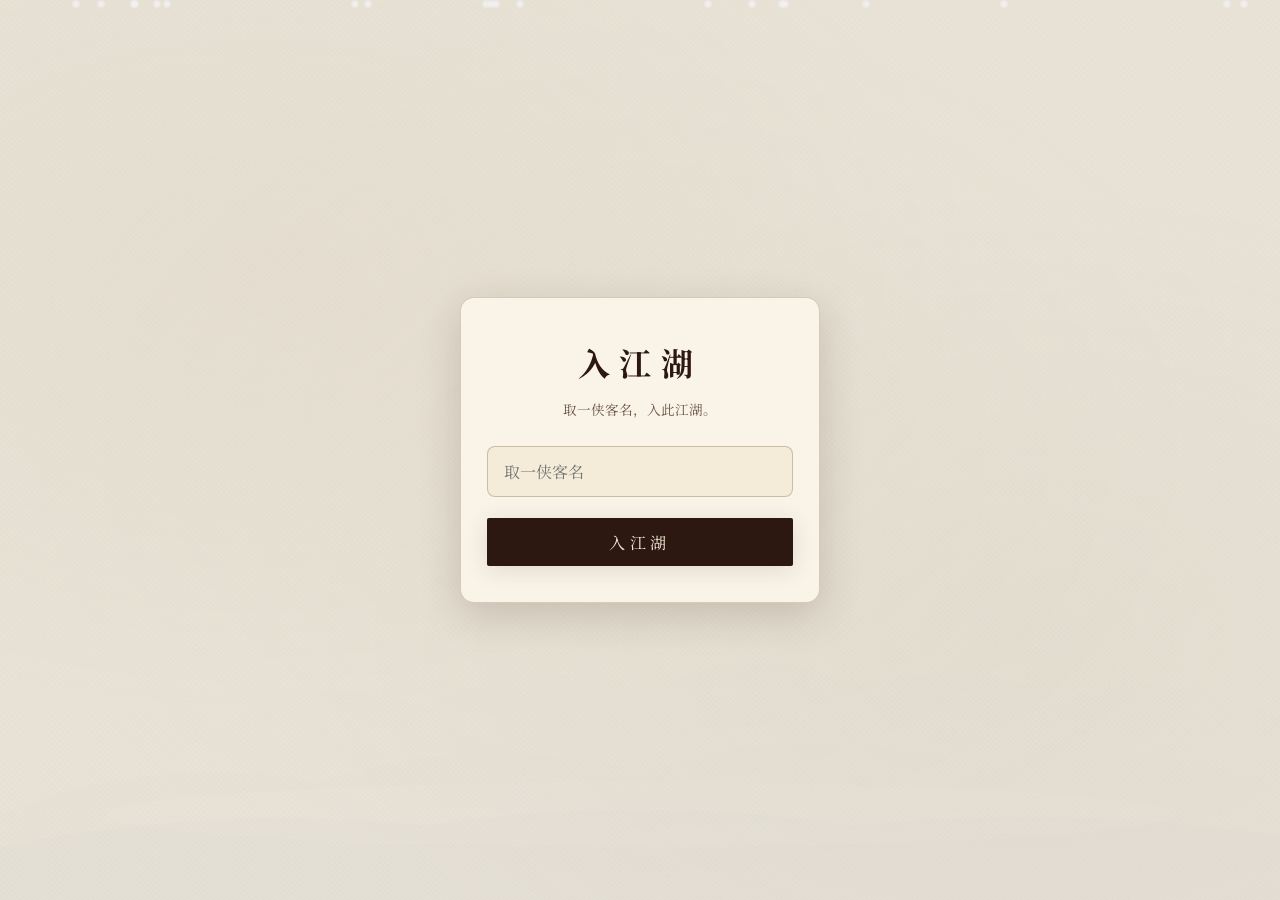
==== commit 78022bf7: "add index.html" ====
--- a/index.html
+++ b/index.html
@@ -1,2272 +1,195 @@
 <!DOCTYPE html>
-<html lang="zh-CN" data-page-node-id="IwUqsCAaUXOdoAVYKGfSXD">
-<head data-page-node-id="zrfrAVvAJUgXbdlVXIF4sl">
-<meta charset="UTF-8" data-page-node-id="lWj87HieKBtQC16m2Uu3pM" />
-<meta name="viewport" content="width=device-width, initial-scale=1.0, maximum-scale=1.0, user-scalable=no" data-page-node-id="X3cw8Fl85OhdPKk1jUBjsS" />
-<title>小小的店</title>
-<style>
-  :root{
-    --warm:#e8a85c;
-    --warm-deep:#c8762f;
-    --cream:#f3e6cf;
-    --night:#1b2238;
-    --night-2:#11162a;
-    --panel:rgba(28,22,18,0.82);
-    --ink:#f1e3c8;
-    --ink-dim:#c9b48f;
-  }
-  *{box-sizing:border-box;margin:0;padding:0;}
-  html,body{height:100%;background:#0c1020;overflow:hidden;
-    font-family:"PingFang SC","Hiragino Sans GB","Microsoft YaHei",-apple-system,system-ui,"Segoe UI",sans-serif;
-    color:var(--ink); -webkit-font-smoothing:antialiased; user-select:none;}
-  #app{position:fixed;inset:0;display:flex;align-items:center;justify-content:center;background:#06080f;}
-  canvas{image-rendering:pixelated;image-rendering:crisp-edges;display:block;}
+<html lang="zh-CN">
+<head>
+  <meta charset="UTF-8">
+  <meta name="viewport" content="width=device-width, initial-scale=1.0, maximum-scale=1.0, user-scalable=no, viewport-fit=cover">
+  <meta name="theme-color" content="#f4ecd8">
+  <title>江湖侠客成长模拟器</title>
+  <link rel="preconnect" href="https://fonts.googleapis.com">
+  <link href="https://fonts.googleapis.com/css2?family=Noto+Serif+SC:wght@400;700;900&display=swap" rel="stylesheet">
+  <link rel="stylesheet" href="css/style.css">
+</head>
+<body>
+  <!-- 宣纸纹理 -->
+  <div class="paper-texture"></div>
+  <div class="mountain-bg" id="mountainBg"></div>
+  <div class="particle-layer" id="particleLayer"></div>
+  <div class="weather-overlay" id="weatherOverlay"></div>
 
-  /* ---------- Opening（电影式开场） ---------- */
-  #opening{position:absolute;inset:0;display:flex;flex-direction:column;align-items:center;justify-content:center;
-    background:#0a0806;text-align:center;padding:16px;z-index:30;cursor:pointer;overflow:hidden;transition:opacity .9s ease;}
-  #introStage{position:relative;width:min(92vw,440px);z-index:0;}
-  #introCanvas{width:100%;height:auto;border-radius:3px;display:block;}
-  #introTitle{position:absolute;top:14%;left:0;right:0;text-align:center;font-size:14px;
-    letter-spacing:.22em;color:rgba(243,230,207,0.82);opacity:0;
-    pointer-events:none;font-weight:400;z-index:5;}
-  /* 渐渐浮现 → 稳定停留 → 缓缓淡出（ease，无放大/无发光/无弹跳） */
-  #introTitle.show{animation:introTitleFlow 8.5s ease-in-out forwards;}
-  @keyframes introTitleFlow{
-    0%{opacity:0;}
-    32%{opacity:1;}
-    64%{opacity:1;}
-    100%{opacity:0;}
-  }
-  #introBox{position:absolute;left:50%;transform:translateX(-50%);bottom:8%;width:min(92vw,560px);min-height:60px;z-index:5;
-    padding:18px 22px;background:rgba(16,12,8,.82);border:1px solid rgba(180,152,104,.25);border-radius:3px;
-    color:var(--cream);font-size:clamp(15px,4.6vw,18px);line-height:1.95;letter-spacing:.04em;text-align:center;
-    box-shadow:0 4px 18px rgba(0,0,0,.35);}
-  #introBox.scene{color:var(--ink-dim);font-style:italic;}
-  #introBox.sound{color:#9fb8d8;font-style:italic;}
-  #introBox .ic{display:inline-block;width:9px;color:var(--warm);animation:blink 1s steps(1) infinite;margin-left:3px;}
-  #introHint{position:absolute;right:6%;bottom:3%;color:rgba(184,152,104,.45);font-size:13px;animation:blink 1.4s steps(1) infinite;pointer-events:none;z-index:5;}
-  #introFade{position:absolute;inset:0;background:#0a0806;opacity:0;pointer-events:none;z-index:1;}
-  #openDoorBtn{position:absolute;bottom:14%;margin:0;padding:7px 26px;font-size:13px;letter-spacing:.18em;cursor:pointer;
-    color:#3a2e1e;background:#b89868;border:1px solid #6b5236;border-radius:2px;
-    box-shadow:none;display:none;font-family:inherit;z-index:6;transition:background .15s,border-color .15s;}
-  #openDoorBtn:hover{background:#c4a87a;border-color:#7a5c38;}
-  .btn{margin-top:30px;padding:13px 34px;font-size:16px;letter-spacing:.12em;cursor:pointer;
-    color:#1c140c;background:linear-gradient(180deg,#f0b96a,#d98836);border:none;border-radius:4px;
-    box-shadow:0 6px 22px rgba(217,136,54,.35);transition:transform .15s, box-shadow .15s;font-weight:700;}
-  .btn:hover{transform:translateY(-2px);box-shadow:0 10px 30px rgba(217,136,54,.5);}
-  .btn:active{transform:translateY(0);}
+  <div id="app">
 
-  /* ---------- Game ---------- */
-  #game{position:absolute;inset:0;display:none;flex-direction:column;align-items:center;justify-content:center;}
-  #stage{position:relative;width:min(100vw,960px);}
-  #scene{width:100%;height:auto;border-bottom:2px solid #000;background:#0a0c18;}
+    <!-- ========== 入江湖（取一侠客名） ========== -->
+    <div class="view active" id="view-auth">
+      <div class="auth-box">
+        <h1 class="auth-title" id="authTitle">入江湖</h1>
+        <p class="auth-desc" id="authDesc">取一侠客名，入此江湖。</p>
 
-  #hud{position:absolute;top:10px;left:10px;right:10px;display:flex;justify-content:space-between;align-items:flex-start;
-    pointer-events:none;font-size:13px;z-index:5;}
-  #hud .pill{background:var(--panel);border:1px solid rgba(232,168,92,.25);border-radius:20px;padding:6px 13px;
-    color:var(--cream);backdrop-filter:blur(3px);pointer-events:auto;}
-  #hud .right{display:flex;gap:8px;}
-  #hud .icon{pointer-events:auto;cursor:pointer;background:var(--panel);border:1px solid rgba(232,168,92,.25);
-    border-radius:50%;width:34px;height:34px;display:flex;align-items:center;justify-content:center;font-size:15px;color:var(--cream);}
-  #hud .icon:hover{border-color:var(--warm);}
-  #hud .icon.active{border-color:var(--warm);background:rgba(232,168,92,.18);color:var(--warm);}
-  .mood-row{display:flex;gap:8px;flex-wrap:wrap;margin:6px 0 14px;}
-  .mood-btn{padding:7px 13px;font-size:13px;border-radius:16px;cursor:pointer;background:rgba(40,30,20,.7);
-    border:1px solid rgba(232,168,92,.3);color:var(--ink-dim);}
-  .mood-btn.on{border-color:var(--warm);color:var(--cream);background:rgba(232,168,92,.15);}
-  #roomBody textarea{width:100%;min-height:96px;background:rgba(10,8,6,.7);border:1px solid rgba(232,168,92,.3);
-    border-radius:6px;color:var(--ink);padding:10px 12px;font-size:13px;line-height:1.7;outline:none;font-family:inherit;resize:vertical;}
-  .sec-h{color:var(--warm);font-size:13px;letter-spacing:.08em;margin:16px 0 4px;}
-  .infl{color:var(--ink-dim);font-size:13px;line-height:1.7;padding:6px 0;border-bottom:1px solid rgba(232,168,92,.12);}
-  .infl b{color:var(--cream);}
-  #visitorHint{position:absolute;bottom:14px;left:50%;transform:translateX(-50%);display:flex;gap:8px;flex-wrap:wrap;
-    justify-content:center;max-width:90%;z-index:5;pointer-events:none;}
-  .vchip{pointer-events:auto;cursor:pointer;background:var(--panel);border:1px solid rgba(232,168,92,.3);
-    border-radius:18px;padding:5px 12px;font-size:12px;color:var(--cream);display:flex;align-items:center;gap:6px;
-    animation:fadein .5s ease;}
-  .vchip:hover{border-color:var(--warm);}
-  .vchip .dot{width:9px;height:9px;border-radius:50%;}
-  #bubbles{position:absolute;inset:0;pointer-events:none;z-index:6;overflow:hidden;}
-  .bubble{position:absolute;background:var(--panel);border:1px solid rgba(232,168,92,.35);
-    border-radius:14px;padding:5px 11px;font-size:12px;color:var(--cream);display:flex;align-items:center;gap:6px;
-    white-space:nowrap;box-shadow:0 4px 14px rgba(0,0,0,.4);animation:fadein .4s ease;transition:opacity .5s;}
-  .bubble.fade{opacity:0;}
-  .bubble .dot{width:8px;height:8px;border-radius:50%;display:inline-block;flex:0 0 8px;}
-  @keyframes fadein{from{opacity:0;transform:translateY(6px);}to{opacity:1;}}
+        <input type="text" class="auth-input" id="authUsername" placeholder="取一侠客名" maxlength="12" autocomplete="off">
+        <button class="btn-primary auth-btn" onclick="app.submitRegister()">入江湖</button>
+      </div>
+    </div>
 
-  /* ---------- Dialogue ---------- */
-  #dialogue{position:absolute;left:0;right:0;bottom:0;background:linear-gradient(180deg,rgba(20,15,11,0) 0%,rgba(18,13,9,.92) 22%);
-    padding:18px 16px 16px;z-index:8;display:none;flex-direction:column;gap:10px;}
-  #dialogue .row{display:flex;gap:12px;align-items:flex-end;}
-  #dlgAvatar{width:54px;height:54px;flex:0 0 54px;border:2px solid rgba(232,168,92,.4);border-radius:6px;background:#0d1018;}
-  #dlgName{font-size:13px;color:var(--warm);letter-spacing:.08em;margin-bottom:4px;}
-  #dlgText{min-height:42px;max-height:120px;overflow-y:auto;font-size:15px;line-height:1.7;color:var(--ink);white-space:pre-wrap;word-break:break-word;}
-  #dlgText .you{color:#9fb8d8;font-size:13px;margin-bottom:5px;}
-  #dlgText .npc{margin-bottom:2px;}
-  #dlgText .cursor{display:inline-block;width:8px;color:var(--warm);animation:blink 1s steps(1) infinite;}
-  @keyframes blink{50%{opacity:0;}}
-  #dlgThink{font-size:13px;color:var(--ink-dim);font-style:italic;min-height:20px;}
-  #dlgInputArea{display:flex;gap:8px;margin-top:4px;}
-  #dlgInput{flex:1;background:rgba(10,8,6,.7);border:1px solid rgba(232,168,92,.3);border-radius:6px;
-    color:var(--ink);font-size:15px;padding:11px 13px;outline:none;font-family:inherit;}
-  #dlgInput::placeholder{color:#8a795c;}
-  #dlgInput:focus{border-color:var(--warm);}
-  #dlgSend{padding:0 18px;background:linear-gradient(180deg,#f0b96a,#d98836);border:none;border-radius:6px;
-    color:#1c140c;font-weight:700;cursor:pointer;font-size:14px;}
-  #dlgSend:disabled{opacity:.5;cursor:default;}
-  #dlgMode{display:flex;align-items:center;gap:6px;margin-top:2px;font-size:12px;}
-  .mode-btn{background:rgba(10,8,6,.5);border:1px solid rgba(232,168,92,.25);color:var(--ink-dim);
-    padding:5px 12px;border-radius:14px;cursor:pointer;font-family:inherit;font-size:12px;transition:.2s;}
-  .mode-btn.active{background:linear-gradient(180deg,#f0b96a,#d98836);color:#241a0c;border-color:#f0b96a;font-weight:600;}
-  #modeHint{color:#7a6a4f;margin-left:2px;}
-  #dlgPreview{background:rgba(159,184,216,.12);border:1px solid rgba(159,184,216,.4);border-radius:8px;
-    padding:9px 11px;margin-top:6px;font-size:13px;line-height:1.7;}
-  #dlgPreview .pv-note{color:#9fb8d8;font-size:12px;margin-bottom:4px;}
-  #dlgPreview .pv-text{color:var(--cream);}
-  #dlgPreview .pv-btns{display:flex;gap:8px;margin-top:8px;}
-  #dlgPreview .pv-btns button{flex:1;padding:6px 0;border:none;border-radius:6px;font-family:inherit;font-size:13px;cursor:pointer;}
-  #dlgPreview .pv-send{background:linear-gradient(180deg,#f0b96a,#d98836);color:#241a0c;font-weight:600;}
-  #dlgPreview .pv-edit{background:rgba(159,184,216,.2);color:#cfe0f5;}
-  #storyBody .s-node{color:var(--warm);font-size:12px;letter-spacing:.08em;margin:12px 0 2px;}
-  #dlgActions{display:flex;gap:8px;flex-wrap:wrap;}
-  .act-btn{padding:7px 12px;font-size:12px;background:rgba(40,30,20,.7);border:1px solid rgba(232,168,92,.3);
-    border-radius:16px;color:var(--ink-dim);cursor:pointer;}
-  .act-btn:hover{border-color:var(--warm);color:var(--cream);}
-  #dlgEnd{margin-left:auto;padding:7px 14px;font-size:12px;background:transparent;border:1px solid rgba(232,168,92,.3);
-    border-radius:16px;color:var(--ink-dim);cursor:pointer;}
-  #dlgEnd:hover{border-color:#c66;color:#e9a;}
+    <!-- ========== 江湖首页 ========== -->
+    <div class="view" id="view-home">
+      <div class="home-scene">
+        <div class="home-time-info">
+          <div class="home-season" id="homeSeason"></div>
+          <div class="home-weather" id="homeWeather"></div>
+        </div>
+        <div class="home-character">
+          <div class="character-silhouette" id="characterSilhouette"></div>
+          <div class="character-name-display" id="homeCharName"></div>
+          <div class="character-identity-display" id="homeCharIdentity"></div>
+        </div>
+        <p class="home-greeting" id="homeGreeting"></p>
+        <div class="home-stats-bar" id="homeStatsBar"></div>
+        <div class="home-evaluation">
+          <div class="evaluation-title" id="homeEvalTitle"></div>
+          <div class="evaluation-desc" id="homeEvalDesc"></div>
+        </div>
+        <button class="home-action-btn" id="homeActionBtn" onclick="app.startCultivation()">今日修行</button>
 
-  /* ---------- Shelter / overlay ---------- */
-  .overlay{position:absolute;inset:0;background:rgba(6,8,15,.78);backdrop-filter:blur(2px);z-index:12;
-    display:none;align-items:center;justify-content:center;padding:20px;}
-  .panel{width:min(94vw,560px);max-height:86vh;overflow:auto;background:linear-gradient(180deg,#221a12,#17110b);
-    border:1px solid rgba(232,168,92,.3);border-radius:10px;padding:22px;box-shadow:0 20px 60px rgba(0,0,0,.6);}
-  .panel h2{color:var(--warm);font-size:18px;letter-spacing:.1em;margin-bottom:6px;}
-  .panel .desc{color:var(--ink-dim);font-size:13px;line-height:1.8;margin-bottom:16px;}
-  .note{border-left:3px solid var(--warm-deep);background:rgba(232,168,92,.06);padding:9px 12px;margin:8px 0;
-    font-size:14px;color:var(--cream);border-radius:0 6px 6px 0;line-height:1.6;}
-  .book{border:1px solid rgba(232,168,92,.25);border-radius:6px;padding:10px 12px;margin:8px 0;font-size:13px;color:var(--ink-dim);}
-  .book b{color:var(--cream);font-weight:600;}
-  .closeX{float:right;cursor:pointer;color:var(--ink-dim);font-size:20px;line-height:1;}
-  .closeX:hover{color:var(--warm);}
-  .blackboard{background:#1c2a1c;border:6px solid #5a3f24;border-radius:6px;padding:16px;color:#cfe3b8;
-    font-size:14px;line-height:2;min-height:120px;}
-  .blackboard .unlocked{color:#e7f3cf;}
+        <div class="identity-switcher-section">
+          <div class="identity-switcher-title">— 七种身份，皆可历 —</div>
+          <div class="identity-switcher" id="identitySwitcher"></div>
+        </div>
+        <div class="current-identity-detail" id="currentIdentityDetail"></div>
 
-  /* settings */
-  #settings .panel{width:min(94vw,480px);}
-  #settings label{display:block;font-size:12px;color:var(--ink-dim);margin:12px 0 4px;}
-  #settings input{width:100%;background:rgba(10,8,6,.7);border:1px solid rgba(232,168,92,.3);border-radius:6px;
-    color:var(--ink);padding:9px 11px;font-size:13px;outline:none;font-family:inherit;}
-  #settings .hint{font-size:11px;color:#8a795c;margin-top:4px;line-height:1.6;}
-  #settings .row{display:flex;gap:10px;margin-top:18px;}
-  #settings .row button{flex:1;padding:10px;border-radius:6px;border:none;cursor:pointer;font-size:13px;font-weight:600;}
-  .save{background:linear-gradient(180deg,#f0b96a,#d98836);color:#1c140c;}
-  .skip{background:transparent;border:1px solid rgba(232,168,92,.3)!important;color:var(--ink-dim);}
-  .ai-on{color:#9fdc8a!important;}
+        <div class="toolbar">
+          <label class="toolbar-btn">🎵 上传背景音乐
+            <input type="file" id="musicUpload" accept="audio/*" onchange="app.handleMusicUpload(event)">
+          </label>
+          <label class="toolbar-btn">🖼️ 上传侠客画像
+            <input type="file" id="imageUpload" accept="image/*" onchange="app.handleImageUpload(event)">
+          </label>
+        </div>
+      </div>
+    </div>
 
-  #toast{position:absolute;bottom:90px;left:50%;transform:translateX(-50%);background:var(--panel);
-    border:1px solid rgba(232,168,92,.3);color:var(--cream);padding:8px 16px;border-radius:20px;font-size:13px;
-    z-index:20;opacity:0;transition:opacity .4s;pointer-events:none;}
-  #toast.show{opacity:1;}
+    <!-- ========== 我的侠客 ========== -->
+    <div class="view" id="view-knight">
+      <div class="knight-header">
+        <h2>我的侠客</h2>
+        <p id="knightPageSubtitle"></p>
+      </div>
+      <div class="stats-panel">
+        <div class="stats-panel-title">属性成长</div>
+        <div id="knightStatsPanel"></div>
+      </div>
+      <div class="stats-panel" style="margin-top:1.5rem;">
+        <div class="stats-panel-title">身份体验</div>
+        <div id="identityProgress"></div>
+      </div>
+      <div class="history-panel">
+        <div class="stats-panel-title">江湖经历</div>
+        <div id="knightHistory"></div>
+      </div>
+    </div>
 
-  /* story log */
-  .s-world{color:var(--cream);font-size:14px;line-height:1.7;padding:8px 0;border-bottom:1px solid rgba(232,168,92,.1);}
-  .s-you{color:#9fb8d8;font-size:13px;text-align:right;margin:-2px 0 12px;line-height:1.6;}
-  .s-day{color:var(--warm);font-size:12px;letter-spacing:.1em;margin:14px 0 2px;}
+    <!-- ========== 今日修行 ========== -->
+    <div class="view" id="view-cultivation">
+      <div class="cultivation-header">
+        <div class="cultivation-date" id="cultivationDate"></div>
+        <h2 class="cultivation-title">今日修行</h2>
+      </div>
+      <div id="cultivationContent"></div>
+    </div>
 
-  .tiny{font-size:11px;color:#7a6a4f;}
-</style>
-</head>
-<body data-page-node-id="aZcT2EqDob4QuyqKqhqT5P">
-<div id="app" data-page-node-id="J3yjBGatec2rJZepJVU5ak">
+    <!-- ========== 个人界面 ========== -->
+    <div class="view" id="view-profile">
+      <div class="profile-header">
+        <h2 id="profileName"></h2>
+        <p id="profileSub"></p>
+      </div>
 
-  <!-- ===================== Opening（电影式开场） ===================== -->
-  <div id="opening" data-page-node-id="hQN1ALakq6tdhcM98cuB1y">
-    <div id="introStage" data-page-node-id="Qri8MnABoe2pFPVVCdNdyV">
-      <canvas id="introCanvas" width="360" height="200" data-page-node-id="6ynRFXP3k0g8FA1led0MLA"></canvas>
-      <div id="introTitle" data-page-node-id="AfpO0dWAqw4EuAY03slVcp"></div>
+      <div class="stats-panel">
+        <div class="stats-panel-title">自创人设</div>
+        <div id="profilePersona"></div>
+      </div>
+
+      <div class="stats-panel" style="margin-top:1.5rem;">
+        <div id="profileIdentity"></div>
+      </div>
+
+      <div class="stats-panel" style="margin-top:1.5rem;">
+        <div class="stats-panel-title">藏书阁</div>
+        <div class="library-tabs">
+          <button class="library-tab library-tab-profile active" data-tab="all" onclick="app.switchLibraryTab('all','profileLibraryGrid')">全部</button>
+          <button class="library-tab library-tab-profile" data-tab="poetry" onclick="app.switchLibraryTab('poetry','profileLibraryGrid')">诗词</button>
+          <button class="library-tab library-tab-profile" data-tab="wisdom" onclick="app.switchLibraryTab('wisdom','profileLibraryGrid')">典籍</button>
+          <button class="library-tab library-tab-profile" data-tab="martial" onclick="app.switchLibraryTab('martial','profileLibraryGrid')">武学</button>
+        </div>
+        <div class="library-grid" id="profileLibraryGrid"></div>
+      </div>
     </div>
-    <div id="introBox" data-page-node-id="GsN8tNzeDkMIrac9kCfdIK"><span id="introText" data-page-node-id="ShjfV3QbrsO8abkHGvKc0V"></span></div>
-    <div id="introHint" data-page-node-id="L1G26pQ43MhoEQoDD3rfqm">点击继续 ▾</div>
-    <div id="introFade" data-page-node-id="2nPq4dPfkHGcssutbwGnYQ"></div>
-    <button id="openDoorBtn" data-page-node-id="IyhiKmHYd0UmoAaNW8JjEJ">开门</button>
+
+    <!-- ========== 藏书阁（独立视图，备用） ========== -->
+    <div class="view" id="view-library">
+      <div class="library-header">
+        <h2>藏书阁</h2>
+        <p>收藏所学典籍、诗词与武学笔记</p>
+      </div>
+      <div class="library-tabs">
+        <button class="library-tab active" data-tab="all" onclick="app.switchLibraryTab('all')">全部</button>
+        <button class="library-tab" data-tab="poetry" onclick="app.switchLibraryTab('poetry')">诗词</button>
+        <button class="library-tab" data-tab="wisdom" onclick="app.switchLibraryTab('wisdom')">典籍</button>
+        <button class="library-tab" data-tab="martial" onclick="app.switchLibraryTab('martial')">武学</button>
+      </div>
+      <div class="library-grid" id="libraryGrid"></div>
+    </div>
+
   </div>
 
-  <!-- ===================== Game ===================== -->
-  <div id="game" data-page-node-id="cq4nXSjc9GHBsJinzueze3">
-    <div id="stage" data-page-node-id="VvPUX5Y4cAgnRf15qVo0tG">
-      <canvas id="scene" width="360" height="200" data-page-node-id="M0UXXpCn23T4n5jrFBDsta"></canvas>
+  <!-- 底部导航 -->
+  <nav class="bottom-nav" id="bottomNav" style="display:none;">
+    <div class="nav-item active" data-view="home" onclick="app.switchView('home')">
+      <span class="nav-icon">🏔️</span><span class="nav-label">江湖</span>
+    </div>
+    <div class="nav-item" data-view="knight" onclick="app.switchView('knight')">
+      <span class="nav-icon">⚔️</span><span class="nav-label">侠客</span>
+    </div>
+    <div class="nav-item" data-view="cultivation" onclick="app.switchView('cultivation')">
+      <span class="nav-icon">📜</span><span class="nav-label">修行</span>
+    </div>
+    <div class="nav-item" data-view="profile" onclick="app.switchView('profile')">
+      <span class="nav-icon">🏮</span><span class="nav-label">个人</span>
+    </div>
+  </nav>
 
-      <div id="hud" data-page-node-id="S6P8YvQIy7HWUYCPahOHq5">
-        <div class="pill" id="clockPill" data-page-node-id="4E4Str0EBjZ5enansmrKXf">22:00 · 小雨</div>
-        <div class="right" data-page-node-id="9A68GDwAhVMck60Ss8FSwd">
-          <div class="icon" id="locBtn" title="离开店里，去街区走走" data-page-node-id="Idk435e23szgVQAJ7EN0fs">🚪</div>
-          <div class="icon" id="roomBtn" title="我的小房间" data-page-node-id="sCo2QBcccPzC307ALSMeuV">📔</div>
-          <div class="icon" id="silentBtn" title="今天不想聊天" data-page-node-id="eetWbp1w8K4qzA5HoZTU92">🌙</div>
-          <div class="icon" id="shelterBtn" title="Shelter" data-page-node-id="ollJyzCT42t6rVEFyh02FM">🛋</div>
-          <div class="icon" id="storyBtn" title="这里发生过的事（自动生成）" data-page-node-id="jhNGKFvaIrk5xQ8mdEW0iQ">📖</div>
-          <div class="icon" id="muteBtn" title="静音" data-page-node-id="Ih1TeAhwFPU4UosRTQt57i">🔊</div>
-          <div class="icon" id="settingsBtn" title="设置" data-page-node-id="7PT2rvyM9MS8L1sNOIvsCU">⚙</div>
-        </div>
+  <!-- 人设编辑弹窗 -->
+  <div class="modal-mask" id="personaModal" style="display:none;">
+    <div class="modal-box">
+      <h3>自创人设</h3>
+      <input type="text" class="auth-input" id="personaName" placeholder="人设之名" maxlength="12">
+      <textarea class="auth-textarea" id="personaDesc" placeholder="述其人设：来历、性情人等" maxlength="200"></textarea>
+      <div class="auth-gender">
+        <label class="gender-opt"><input type="radio" name="personaGender" value="男"><span>男</span></label>
+        <label class="gender-opt"><input type="radio" name="personaGender" value="女"><span>女</span></label>
       </div>
-
-      <div id="visitorHint" data-page-node-id="J2qoPu2q4CDc5tZ5BYN1pT"></div>
-      <div id="bubbles" data-page-node-id="JpzVprvXhpNfuA78AtOVRO"></div>
-
-      <!-- Dialogue -->
-      <div id="dialogue" data-page-node-id="VQs6XUGnfORXrfxBdjlH8D">
-        <div class="row" data-page-node-id="NaEWFiGw65tntbr0tv70Au">
-          <canvas id="dlgAvatar" width="54" height="54" data-page-node-id="FIcy0bXEleu0YMhUoivlz0"></canvas>
-          <div style="flex:1" data-page-node-id="aaY0r9KR6xhvbkKsXTSPQM">
-            <div id="dlgName" data-page-node-id="gRHsL62Fw9PuiIksKdKHF3">—</div>
-            <div id="dlgText" data-page-node-id="pONbH5Q5tz5GttMC5O6Ck4"></div>
-            <div id="dlgThink" data-page-node-id="Rs8NTRfTOH4MGuemKDEmd6"></div>
-          </div>
-        </div>
-        <div id="dlgActions" data-page-node-id="4ljhfBFXnkuia0l157d5fa">
-          <button class="act-btn" data-act="care" data-page-node-id="kzWHaL4AUNBJObvhoFnUjr">（递上一杯热饮）</button>
-          <button class="act-btn" data-act="space" data-page-node-id="5F7nxzCD6t2CbBlIpfaGEm">（安静地陪着）</button>
-          <button class="act-btn" data-act="sit" data-page-node-id="kqBkyPrrU34RCXrXcbEevW">（示意旁边坐下）</button>
-          <button id="dlgEnd" data-page-node-id="xCNcZUBizWPyOHpnkNT8Se">结束对话</button>
-        </div>
-        <div id="dlgMode" data-page-node-id="vIpPKfXAlUgFjJhxKUGWbm">
-          <button class="mode-btn active" data-mode="manual" data-page-node-id="mjxHzayJDWs4knj4OQ9yDS">✎ 自己说</button>
-          <button class="mode-btn" data-mode="auto" data-page-node-id="zn8XROV6eHWt5FfPJA6X4O">✦ 自动回复</button>
-          <span id="modeHint" class="tiny" data-page-node-id="XF7LSR9kzVdaz7yX03Rf0y"></span>
-        </div>
-        <div id="dlgPreview" style="display:none" data-page-node-id="ooC3BbSKSwArnrs8fUL2mh"></div>
-        <div id="dlgInputArea" data-page-node-id="ZDW65v85KFYi8ZFbHi38Pi">
-          <input id="dlgInput" type="text" placeholder="想说点什么…（也可以什么都不说）" maxlength="120" autocomplete="off" data-page-node-id="Ocid3vSSLFwSWHlpbE2J1p" />
-          <button id="dlgSend" data-page-node-id="Zl8ZyUnAZmBXVHn96Jl9j9">说</button>
-        </div>
+      <div id="personaPreview"></div>
+      <label class="toolbar-btn">🖼️ 上传人设画像
+        <input type="file" id="personaImage" accept="image/*" onchange="app.uploadPersonaImage(event)">
+      </label>
+      <div style="margin-top:1rem; text-align:center;">
+        <button class="btn-primary" onclick="app.savePersona()">存</button>
+        <button class="btn-secondary" onclick="app.closePersonaModal()">取消</button>
       </div>
     </div>
   </div>
 
-  <!-- ===================== Shelter overlay ===================== -->
-  <div class="overlay" id="shelterPanel" data-page-node-id="9XGf2TSbknWWIC5dO5WkX1">
-    <div class="panel" data-page-node-id="LtLlTy0tXDIKeyneHdYfei">
-      <span class="closeX" data-close="shelterPanel" data-page-node-id="leezdYuXqACdX2eYJtQuuu">×</span>
-      <h2 data-page-node-id="kAtIyti89nt3bYMSmeeEw2">Shelter · 一个可以暂时不赶路的地方</h2>
-      <div class="desc" data-page-node-id="8Wlp9zCj47bitYPnl1oAor">这里不是咨询室，也不是治愈角。有人买完东西就走，有人坐很久，有人什么都不说。全部允许。</div>
-      <div id="shelterTabs" data-page-node-id="LHrxI5m4HqOsg3Q6bfCGAc"></div>
-      <div id="shelterBody" data-page-node-id="ngS1aQpUc9U9wRnhbDFyKA"></div>
-    </div>
+  <!-- 音频播放器 -->
+  <div class="audio-player" id="audioPlayer">
+    <audio id="bgAudio" loop></audio>
+    <span class="audio-close" onclick="app.stopMusic()">✕</span>
   </div>
 
-  <!-- ===================== 我的小房间 ===================== -->
-  <div class="overlay" id="roomPanel" data-page-node-id="WmsGL9ppLVCKoKtEPTkfl2">
-    <div class="panel" data-page-node-id="eBNlc2WK6dbkeFoyURPF9r">
-      <span class="closeX" data-close="roomPanel" data-page-node-id="aIFgSNCw1boVCkblBGphbP">×</span>
-      <h2 data-page-node-id="AKJU5eGQbMispgynzjIydA">我的小房间</h2>
-      <div class="desc" data-page-node-id="yUJcGInV6SRmvcME44rH6s">这不是心理测评。只是你自己的角落：想写就写，不想写就关灯。</div>
-      <div id="roomBody" data-page-node-id="8cyolepF8VoId4Cbzyb8T9"></div>
-    </div>
-  </div>
+  <!-- Toast -->
+  <div class="toast" id="toast"></div>
 
-  <!-- ===================== 这里发生过的事（自动生成） ===================== -->
-  <div class="overlay" id="storyPanel" data-page-node-id="K6H2GxF3XEx5eFbLy3KJPS">
-    <div class="panel" data-page-node-id="6ze87iFUjaHnFqQL4ryLSF">
-      <span class="closeX" data-close="storyPanel" data-page-node-id="2NxcQXBX34UaeMFY1jjdmo">×</span>
-      <h2 data-page-node-id="Y3qhtAQtpwaf9BthDhu8aD">这里发生过的事</h2>
-      <div class="desc" data-page-node-id="jWUmHlDhkDdxu6F8AU5aAO">你不用每一件都参与。它自己会发生，你看着就行。<br data-page-node-id="e4kXDBciGzatCehGrUn9BN"/>
-        <b style="color:var(--warm)" data-page-node-id="nXEJFZiQEe4C6mKVCZ9wbD">只有柜台前和客人说话，才需要你亲手打字</b>——其余的，系统替你活着、替你回应。</div>
-      <div id="storyBody" data-page-node-id="6MUeO2oI4F6HvWVv4XSzaE"></div>
-    </div>
-  </div>
-
-  <!-- ===================== Settings ===================== -->
-  <div class="overlay" id="settings" data-page-node-id="oWUufte4FV0E6uqFTOecRz">
-    <div class="panel" data-page-node-id="VvjCle2aY0p4r08ucS4WzA">
-      <span class="closeX" data-close="settings" data-page-node-id="1kYwCLvlZCib24VnQDOW32">×</span>
-      <h2 data-page-node-id="Dr7rpwhA1hwF7zsAgDYUUx">设置</h2>
-      <div class="desc" data-page-node-id="d6S7ERns9HUolKGHWUr6SI">默认模式下，每位客人都由内置的人格与记忆系统驱动，无需联网即可游玩。<br data-page-node-id="LKCaEdRYwzj0puqBCALdSB"/>
-        如果你希望客人能真正"接住"你打出的任何一句话，可接入一个兼容 OpenAI 的对话接口（可选，留空则使用内置引擎）。</div>
-      <label data-page-node-id="uA80mrJrgdyFlIEczTy6th">接口地址（API Base URL）</label>
-      <input id="cfgBase" placeholder="https://api.openai.com/v1" data-page-node-id="6aTBPaaZIcWH3fbK1kZVTX" />
-      <label data-page-node-id="2ks2R0QTZvekt7crhjYBaf">API Key</label>
-      <input id="cfgKey" type="password" placeholder="sk-..." data-page-node-id="nlvXd7uKxid6s7cu5qJYw6" />
-      <label data-page-node-id="qCXGwxEzluzH1FBWUa6RHv">模型名</label>
-      <input id="cfgModel" placeholder="gpt-4o-mini" data-page-node-id="rnnLhlGYAPY2Xax7gDXmpB" />
-      <div class="hint" data-page-node-id="RD4k4N45XODMgNErTH5Hu8">你的 Key 只保存在本机浏览器（localStorage），不会上传到任何第三方。关闭页面即清空于内存，下次需重填。</div>
-      <div class="row" data-page-node-id="oN9CEN37WrSgWdLZE8aSP2">
-        <button class="save" id="cfgSave" data-page-node-id="7HKf2WZlBIE05OkMQczqS4">保存并开启 AI</button>
-        <button class="skip" id="cfgSkip" data-page-node-id="2782BVZDGihIYeuFB8MAot">仅用内置引擎</button>
-      </div>
-      <div id="cfgStatus" class="tiny" style="margin-top:12px;" data-page-node-id="nbHJ3GZijXWsFAlidUAMxp"></div>
-    </div>
-  </div>
-
-  <div id="toast" data-page-node-id="pp22G0WUTuKBXmq9gJnHZA"></div>
-</div>
-
-<script>
-"use strict";
-/* =========================================================================
-   小小的店 — 心理支持互动叙事像素游戏
-   单文件 · 无外部依赖 · 本地持久化
-   设计优先级（依规格）：人物真实感 > 关系自然 > 心理深度 > 长期记忆
-                      > 自由输入 > 世界运行 > 音乐环境 > 像素视觉
-   ========================================================================= */
-
-/* ---------------------- 工具 ---------------------- */
-const $ = s => document.querySelector(s);
-const clamp = (v,a,b)=>Math.max(a,Math.min(b,v));
-const rnd = (a,b)=>a+Math.random()*(b-a);
-const pick = arr => arr[(Math.random()*arr.length)|0];
-const nowDay = ()=> Math.floor(WORLD.totalMin/1440); // 游戏内"天"
-
-/* =========================================================================
-   一、文学叙事 & 心理学知识库（已内化为 NPC 行为，不向玩家展示）
-   - 人物复杂度来自：表层人格 / 深层心理 / 防御机制
-   - 关系缓慢变化：隐藏 stage 0~5，不显示好感度数字
-   - 影响是概率的、间接的、不可控的
-   ========================================================================= */
-
-/* ---------------------- NPC 数据 ---------------------- */
-/* voice: 决定通用语气 bank；defenses: 影响回避/讽刺等；
-   schedule: 出现时段(游戏内小时)；milestones: 到达某关系阶段才说的关键句；
-   facts: 玩家提过、NPC 之后会"还记得"的事                          */
-const NPCS = [
-  {
-    id:'linmo', name:'凛', he:false, hair:'#2e2e33', shirt:'#566168', accent:'#7d8890',
-    posture:'hunched', phase:0.4,
-    surface:['安静','礼貌','木讷'],
-    inner:['害怕打扰别人','习惯独处','其实渴望被看见，但不敢'],
-    defenses:['情感隔离','回避','简短回应'],
-    schedule:{start:21, end:23.5},
-    voice:'terse', baseMood:'平静',
-    facts:[],
-    milestones:{
-      care:[{stage:3,beats:['（接过牛奶）','……谢谢。']}],
-      howAre:[{stage:4,beats:['（停顿）','……你今天也在啊。']}],
-      shareSelf:[{stage:4,beats:['（看了你一眼）','……嗯。']}]
-    },
-    lines:{
-      opener:['（抬眼看了你一下，没说话）'],
-      greeting:['（点头）','……'],
-      howAre:['还好。','嗯。'],
-      askPersonal:['……','没什么。'],
-      smalltalk:['嗯。'],
-      weather:['（看了一眼窗外）'],
-      offerSit:['（轻轻摇头）','不用。'],
-      shareSelf:['……'],
-      end:['（点头）'],
-      silence:['……']
-    }
-  },
-  {
-    id:'zhouye', name:'飒', he:true, hair:'#3a2a22', shirt:'#7a3b2e', accent:'#b5644a',
-    posture:'crossed', phase:1.1,
-    surface:['尖刻','直接','不耐烦'],
-    inner:['害怕被看不起','用刺保护自尊','其实很怕被拒绝'],
-    defenses:['讽刺','攻击','回避'],
-    schedule:{start:19.5, end:22.5},
-    voice:'sharp', baseMood:'防备',
-    facts:[{topic:'为什么总这么冲',keys:['为什么','这么冲','客气','这么凶'],first:['……我没有不客气。'],remembered:['你倒是记得我问过什么。']}],
-    milestones:{
-      howAre:[{stage:2,beats:['……','今天店里还挺安静。']}],
-      offerSit:[{stage:4,beats:['（犹豫了一下）','……坐一会儿也行。']}],
-      other:[{stage:5,beats:['……','其实我挺喜欢这里的。']}]
-    },
-    lines:{
-      opener_first:['东西这么贵？','你们店晚上还开着啊。'],
-      opener:['又来了。','（扫了一眼）'],
-      greeting:['（哼了一声）','哟。'],
-      howAre:['关你什么事。','还行，死不了。'],
-      askPersonal:['你管得有点宽。','我不觉得我们需要聊这个。'],
-      smalltalk:['嗯。','随便。'],
-      weather:['下雨关我什么事。'],
-      offerSit:['不用你操心。'],
-      shareSelf:['……我不用你同情。'],
-      end:['（转身走了）'],
-      silence:['……']
-    }
-  },
-  {
-    id:'aguo', name:'桃', he:false, hair:'#caa14a', shirt:'#5fae6a', accent:'#e6c45a',
-    posture:'relaxed', phase:2.0,
-    surface:['开朗','爱开玩笑','爱分享'],
-    inner:['其实也会累','用热闹盖住不安','真心喜欢生活'],
-    defenses:['玩笑化','情感隔离'],
-    schedule:{start:11, end:14.5},
-    voice:'warm', baseMood:'开心',
-    facts:[],
-    milestones:{
-      shareSelf:[{stage:3,beats:['我跟你说——','今天我遇到一只超胖的橘猫，胖得走不动道！']}]
-    },
-    lines:{
-      opener:['老板！今天店里好暖和。','嘿，又见面啦！'],
-      greeting:['老板！','哈喽哈喽~'],
-      howAre:['我挺好的呀，你呢？','今天超开心，路边花开啦。'],
-      askPersonal:['我啊？无懈可击！','秘密，嘿嘿。'],
-      smalltalk:['这个三明治绝了。','你试过冰柜里那个布丁没？'],
-      weather:['下雨也挺好，空气干净。'],
-      offerSit:['好啊好啊，一起坐！'],
-      shareSelf:['哎那你坐，我听你说。','怎么啦，跟我说说嘛。'],
-      end:['明天见啦！'],
-      silence:['（笑）']
-    }
-  },
-  {
-    id:'chenzhou', name:'渡', he:true, hair:'#26303a', shirt:'#46586b', accent:'#8aa0b8',
-    posture:'tired', phase:0.9,
-    surface:['疲惫','礼貌','话少'],
-    inner:['害怕被替代','长期透支','不敢停下来'],
-    defenses:['合理化','情感隔离','回避'],
-    schedule:{start:7.5, end:9.5},
-    voice:'tired', baseMood:'疲惫',
-    facts:[{topic:'妹妹考试',keys:['妹妹','考试','她','姐'],first:['嗯。快了。'],remembered:['……你还记得我提过？']}],
-    milestones:{
-      shareSelf:[{stage:3,beats:['有时候真想什么都不管了。','……算了，说多了。']}],
-      howAre:[{stage:3,beats:['还行。','就是……不太想回家。']}]
-    },
-    lines:{
-      opener:['……美式。','老样子，一杯咖啡。'],
-      greeting:['（点头）','早。'],
-      howAre:['累。','还行，就是不想动。'],
-      askPersonal:['没什么好说的。','工作呗。'],
-      smalltalk:['嗯，这个还行。'],
-      weather:['又下雨，路上堵。'],
-      offerSit:['……改天吧。'],
-      shareSelf:['……我也差不多。','别问我了，我自己都乱。'],
-      end:['走了。'],
-      silence:['……']
-    }
-  },
-  {
-    id:'xiaoman', name:'舞', he:false, hair:'#6b4a8a', shirt:'#c98fb0', accent:'#e6c4dd',
-    posture:'soft', phase:1.6,
-    surface:['温和','爱读书','有点迷糊'],
-    inner:['对将来没把握','怕让家人失望','喜欢小小的确定感'],
-    defenses:['回避','合理化'],
-    schedule:{start:14, end:18},
-    voice:'soft', baseMood:'平静',
-    facts:[{topic:'以后想做什么',keys:['梦想','以后','想做','将来','打算'],first:['……没想好。'],remembered:['你上次问我的事，我好像有点想法了。']}],
-    milestones:{
-      shareSelf:[{stage:3,beats:['其实我有点怕长大。','……但说出来好像好点了。']}]
-    },
-    lines:{
-      opener:['啊，店长。','嗯，今天书看完了。'],
-      greeting:['店长好~','嘿。'],
-      howAre:['我挺好的，就是有点困。','还行呀。'],
-      askPersonal:['我？就一学生啦。','没什么特别的。'],
-      smalltalk:['这本书好好看。','这里的灯好舒服。'],
-      weather:['下雨天适合看书。'],
-      offerSit:['好呀，我正想坐会儿。'],
-      shareSelf:['……我也有点那样。','你要听吗？'],
-      end:['那我走啦，拜拜。'],
-      silence:['（翻书）']
-    }
-  },
-  {
-    id:'su', name:'秀', he:false, hair:'#1f1f24', shirt:'#3b3b46', accent:'#9a9ab0',
-    posture:'crossed', phase:0.2,
-    surface:['傲慢','挑剔','毒舌'],
-    inner:['怕被人看不起','用优越感盖住不安','其实很孤独'],
-    defenses:['讽刺','投射','攻击'],
-    schedule:{start:20, end:22},
-    voice:'proud', baseMood:'防备',
-    facts:[],
-    milestones:{
-      shareSelf:[{stage:4,beats:['……其实我也怕被人看不起。','当我没说。']}],
-      howAre:[{stage:3,beats:['关你什么事。','……不过，还行。']}]
-    },
-    lines:{
-      opener:['（扫了一眼）','哟，开着呢。'],
-      greeting:['（抬下巴）','嗯。'],
-      howAre:['关你什么事。','我很好，比你好。'],
-      askPersonal:['你打听这个干嘛。','少管。'],
-      smalltalk:['就这？','一般。'],
-      weather:['天气跟我没关系。'],
-      offerSit:['不用。'],
-      shareSelf:['我不需要安慰。'],
-      end:['（不置可否地走了）'],
-      silence:['……']
-    }
-  },
-  {
-    id:'laowu', name:'茂', he:true, hair:'#9a9a9a', shirt:'#6b7d5a', accent:'#c2cba8',
-    posture:'relaxed', phase:2.4,
-    surface:['随和','话多','热心的邻居'],
-    inner:['老伴走了，习惯一个人','平淡里找滋味','喜欢有人喊他一声茂'],
-    defenses:['合理化','情感隔离'],
-    schedule:{start:8, end:10},
-    voice:'gentle', baseMood:'平静',
-    facts:[{topic:'巷口的猫',keys:['猫','流浪猫','喂猫'],first:['巷口那只？还在。'],remembered:['你还惦记那只猫啊。']}],
-    milestones:{
-      askPersonal:[{stage:3,beats:['……其实我那口子走了一年了。','不过没事，习惯了。']}]
-    },
-    lines:{
-      opener:['小伙子，又见面咯。','今天风大啊。'],
-      greeting:['来啦来啦。','今天气色不错嘛。'],
-      howAre:['我硬朗着呢。','老样子，买点东西。'],
-      askPersonal:['哎，也没什么秘密。','老了，平平淡淡。'],
-      smalltalk:['这雨天凉快。','门口那盆花是我放的。'],
-      weather:['下雨好，地里的菜欢喜。'],
-      offerSit:['好，陪我老头子坐坐。'],
-      shareSelf:['哎，人嘛，都这样。','跟你说个乐子。'],
-      end:['回见回见。'],
-      silence:['（笑眯眯）']
-    }
-  },
-  {
-    id:'ye', name:'宵', he:false, hair:'#222633', shirt:'#37425e', accent:'#6f7fa8',
-    posture:'hunched', phase:1.9,
-    surface:['安静','疏离','夜行'],
-    inner:['长期失眠','习惯观察别人','怕打扰也怕被靠近'],
-    defenses:['回避','情感隔离'],
-    schedule:{start:1, end:3.5},
-    voice:'quiet', baseMood:'孤独',
-    facts:[],
-    milestones:{
-      howAre:[{stage:3,beats:['你今天好像没什么精神。','……要不你先歇着。']}],
-      shareSelf:[{stage:3,beats:['我也一样，睡不着。','……但在这儿坐着，还好。']}]
-    },
-    lines:{
-      opener:['……','（点头）'],
-      greeting:['……嗯。'],
-      howAre:['还行。','睡不着而已。'],
-      askPersonal:['……不想说。'],
-      smalltalk:['嗯。'],
-      weather:['雨声挺好。'],
-      offerSit:['（摇头）','我习惯一个人。'],
-      shareSelf:['……我也差不多。'],
-      end:['（轻轻点头）'],
-      silence:['……']
-    }
-  }
-];
-
-/* ---------------------- 通用语气 bank（按 voice） ---------------------- */
-const GENERIC = {
-  terse:{ greeting:['（点头）'], howAre:['还好。'], askPersonal:['……没什么。'], smalltalk:['嗯。'],
-    weather:['（看了一眼窗外）'], offerSit:['（摇头）','不用。'], shareSelf:['……'], end:['（点头）'], silence:['……'], other:['……'] },
-  sharp:{ greeting:['（哼）'], howAre:['还行。'], askPersonal:['关你事。'], smalltalk:['随便。'],
-    weather:['下雨又怎样。'], offerSit:['不用你管。'], shareSelf:['我不用你同情。'], end:['走了。'], silence:['……'], other:['（瞥你一眼）'] },
-  warm:{ greeting:['嘿！','老板好呀！'], howAre:['我挺好的，你呢？'], askPersonal:['我啊？无敌！'], smalltalk:['这个真不错！'],
-    weather:['下雨也浪漫~'], offerSit:['好啊，一起！'], shareSelf:['你说，我听着！'], end:['明天见！'], silence:['（笑）'], other:['嗯？'] },
-  tired:{ greeting:['（点头）'], howAre:['累。'], askPersonal:['没什么。'], smalltalk:['还行。'],
-    weather:['又下雨。'], offerSit:['改天吧。'], shareSelf:['……我也一样。'], end:['走了。'], silence:['……'], other:['嗯。'] },
-  soft:{ greeting:['嘿~'], howAre:['还行呀。'], askPersonal:['没什么特别的。'], smalltalk:['这个好喜欢。'],
-    weather:['下雨天好舒服。'], offerSit:['好呀。'], shareSelf:['……我也是。'], end:['拜拜~'], silence:['（翻书）'], other:['嗯？'] },
-  proud:{ greeting:['（抬下巴）'], howAre:['关你事。'], askPersonal:['少管。'], smalltalk:['一般。'],
-    weather:['跟我无关。'], offerSit:['不用。'], shareSelf:['我不需要。'], end:['（走了）'], silence:['……'], other:['（打量你）'] },
-  gentle:{ greeting:['来啦！'], howAre:['硬朗着呢。'], askPersonal:['哎，平淡。'], smalltalk:['这天儿真好。'],
-    weather:['下雨好，润。'], offerSit:['好，陪我坐。'], shareSelf:['人嘛，都这样。'], end:['回见！'], silence:['（笑）'], other:['哎。'] },
-  quiet:{ greeting:['……嗯。'], howAre:['还行。'], askPersonal:['……不想说。'], smalltalk:['嗯。'],
-    weather:['雨声挺好。'], offerSit:['我习惯一个人。'], shareSelf:['……我也一样。'], end:['（点头）'], silence:['……'], other:['……'] },
-  default:{ greeting:['嗯。'], howAre:['还好。'], askPersonal:['没什么。'], smalltalk:['嗯。'],
-    weather:['是吗。'], offerSit:['……'], shareSelf:['……'], end:['嗯。'], silence:['……'], other:['……'] }
-};
-
-/* ---------------------- 每个客人固定会买的东西 ----------------------
-   便利店首先是个便利店：大多数人进门先买点什么，然后才决定走或坐。
-   这只是生活的正常节奏，不是任务、不是交易玩法。 */
-const ORDERS = {
-  linmo:'三明治，还有热牛奶。',
-  zhouye:'一瓶冰水。',
-  aguo:'布丁，再加那个饭团！',
-  chenzhou:'美式。',
-  xiaoman:'酸奶，还有这本杂志。',
-  su:'黑咖，不加糖。',
-  laowu:'两瓶酱油，顺手浇下门口那盆花。',
-  ye:'一瓶水。'
-};
-
-/* ---------------------- NPC 关系网 / 天气偏好 / 常驻街区 (ENRICH) ----------------------
-   不修改原 NPCS，运行时合并。让 NPC 成为"生活在同一个世界里的人"。 */
-const ENRICH = {
-  linmo:{ links:[], homeLoc:'river', weatherPref:'rain', influence:'安静地存在，不需要解释自己',
-    notice:['你今天好像没怎么说话。','……又来晚了？'] },
-  zhouye:{ links:[{id:'su',rel:'同事'}], homeLoc:'apartment', weatherPref:'none', influence:'嘴上不饶人，也会从别处找回自尊',
-    notice:['你今天气色不太好。'] },
-  aguo:{ links:[{id:'laowu',rel:'邻居'}, {id:'xiaoman',rel:'常聊天的朋友'}], homeLoc:'park', weatherPref:'sun', influence:'把普通的一天过得很起劲',
-    notice:['你今天怎么闷闷的？','笑一个嘛~'] },
-  chenzhou:{ links:[{id:'xiaoman',rel:'偶尔聊天的熟人'}], homeLoc:'apartment', weatherPref:'none', influence:'撑着也不说，但会记得别人的好',
-    notice:['你今天好像有点累。'] },
-  xiaoman:{ links:[{id:'aguo',rel:'常聊天的朋友'}, {id:'chenzhou',rel:'偶尔聊天的熟人'}], homeLoc:'bookstore', weatherPref:'rain', influence:'迷糊，但会为小事认真',
-    notice:['店长今天不太说话呀。'] },
-  su:{ links:[{id:'zhouye',rel:'同事'}], homeLoc:'apartment', weatherPref:'none', influence:'用硬壳挡着，其实也在意被看见',
-    notice:['……你今天怎么了。'] },
-  laowu:{ links:[{id:'aguo',rel:'邻居'}], homeLoc:'street', weatherPref:'sun', influence:'一个人也能把日子过出滋味',
-    notice:['小伙子，今天怎么没精神。'] },
-  ye:{ links:[], homeLoc:'river', weatherPref:'rain', influence:'凌晨也醒着，但愿意陪你坐着',
-    notice:['你今天……不太对。'] }
-};
-NPCS.forEach(n=>Object.assign(n, ENRICH[n.id]||{}));
-
-/* ---------------------- 街区地点（玩家可以偶尔离开便利店） ---------------------- */
-const LOCATIONS = [
-  {id:'river',  name:'河边',   x:60,  y:58},
-  {id:'apartment',name:'居民楼',x:200, y:38},
-  {id:'bakery', name:'面包店', x:120, y:62},
-  {id:'eatery', name:'小餐馆', x:300, y:62},
-  {id:'bookstore',name:'书店', x:248, y:108},
-  {id:'flower', name:'花店',   x:308, y:140},
-  {id:'park',   name:'小公园', x:150, y:120},
-  {id:'bus',    name:'公交站', x:60,  y:152},
-  {id:'street', name:'夜晚的街道',x:200, y:172}
-];
-
-/* ---------------------- 偶然事件（不是任务，是生活小事） ---------------------- */
-const EVENTS = [
-  {t:'两个熟客在店里偶遇，互相点了点头。', social:true},
-  {t:'有人把钥匙落在了收银台上，后来回来找。', mem:{who:'一位客人', what:'一串还回来的钥匙'}},
-  {t:'外面突然下起了雨。', weather:'小雨'},
-  {t:'一个孩子攥着糖，在门口张望，像在找人。', mem:{who:'那个孩子', what:'一颗包好的糖'}},
-  {t:'街区今天来了一位从没见过的人，在货架前站了很久。', newcomer:true},
-  {t:'有个常客今天没有出现。', absent:true},
-  {t:'有人把一本书悄悄地放进了 Shelter。', mem:{who:'不知谁', what:'一本被翻旧的书'}, book:true},
-  {t:'两个客人因为一件小事争执了几句，又各自散了。', argue:true},
-  {t:'夜里有猫在门口叫，茂顺手喂了它。', mem:{who:'茂', what:'门口的猫碗'}},
-  {t:'面包店今天多烤了一炉，香气漫进了店里。', flavor:'面包店的香气漫进了店里。'}
-];
-
-/* 天气对不同人的意义：同一种天气，不同的人完全不同 */
-const WEATHER_MOOD = {
-  '小雨':{ rain_like:1, sun_like:-1, none:0 },
-  '大雨':{ rain_like:1, sun_like:-1, none:-1 },
-  '雪':{ rain_like:1, sun_like:-1, none:0 },
-  '晴':{ rain_like:-1, sun_like:1, none:1 },
-  '阴':{ rain_like:0, sun_like:0, none:0 },
-  '雾':{ rain_like:0, sun_like:-1, none:0 }
-};
-// 天气偏好对当前心情/停留倾向的影响（仅后台，不显示分数）
-function applyWeatherToNPC(n){
-  const st=npcState(n); const wm=WEATHER_MOOD[WORLD.weather]; if(!wm) return;
-  let d=0;
-  if(n.weatherPref==='rain') d=wm.rain_like;
-  else if(n.weatherPref==='sun') d=wm.sun_like;
-  else d=wm.none;
-  if(d>0) st.mood = pick(['平静','放松','稍好','温暖']);
-  else if(d<0) st.mood = pick(['烦躁','防备','有点闷','疲惫']);
-}
-// 天气对世界的整体影响（影响来店/逗留，不是"雨天=悲伤"）
-function applyWeatherToWorld(){
-  NPCS.forEach(applyWeatherToNPC);
-}
-// 街区各地点偶尔飘出的一句（点击地点时）
-const LOC_FLAVOR = {
-  bus:'末班车还有一会儿。有人在等。',
-  park:'长椅上有只猫，看你一眼又睡了。',
-  bookstore:'橱窗里那本诗集，翻开来有别人夹的书签。',
-  flower:'老板把今天的薄荷换成了洋桔梗。',
-  bakery:'刚出炉的面包，甜得让人想停下来。',
-  eatery:'里头那桌，几个同事在分摊一碗面。',
-  river:'水声很轻，路灯在水里碎成一片。',
-  apartment:'某扇窗还亮着，有人还没睡。',
-  street:'风从巷口穿过来，带着远处火锅的味道。'
-};
-
-/* ---------------------- 自动剧情 / 玩家自动回应 ----------------------
-   整座小镇和"你"的生活会自己往前走：剧情与你的回应都由系统生成。
-   只有柜台前和客人说话，才需要玩家亲手打字。 */
-const STORY_WORLD = {
-  newday: w => [
-    '新的一天。'+w+'。店还是那家店，灯还亮着。',
-    '天又翻了一页，'+w+'。你猜今天谁会推门进来。',
-    w+'的清晨。街道慢慢醒过来，你也醒了。'
-  ],
-  weather: w => [
-    '外头'+w+'了。有人因为这天气，脚步慢了下来。',
-    w+'天，店里的人都不自觉把声音放轻了些。',
-    w+'。窗上的水痕，像谁写了一半又擦掉的字。'
-  ],
-  arrival: n => [
-    n.name+'推门进来，照例先看了你一眼。',
-    n.name+'今天来得很准时，像是把这里当成了某种习惯。',
-    n.name+'裹着外面的凉气进来，肩膀松了一下。'
-  ],
-  social: (a,b,rel) => [
-    a.name+'和'+b.name+'在店里碰上了——他们是'+rel+'，彼此点点头，没多说。',
-    a.name+'看见'+b.name+'，挑了挑眉；'+b.name+'装作没看见。老熟人了。',
-    a.name+'和'+b.name+'在街角说了几句'+rel+'之间才懂的话，然后各自走了。'
-  ],
-  ambient: w => [
-    '巷口的灯忽明忽暗，像在打什么主意。',
-    '不知谁家飘来一点饭香，混着'+w+'的味道。',
-    '一只猫从门口踱过，看了你一眼，又走了。',
-    '远处的招牌红得有点寂寞，但还亮着。',
-    '冰柜的嗡嗡声里，时间好像慢了半拍。'
-  ],
-  mem: m => [
-    '你又看到墙上那件东西——'+m.what+'，是'+m.who+'留下的。',
-    '今天你多看了那件旧物一眼：'+m.what+'。是'+m.who+'的。'
-  ],
-  influence: x => [
-    '你忽然想起'+x.who+'说过的话：'+x.theme+'。',
-    '某个瞬间，'+x.who+'的样子浮上来——'+x.theme+'。'
-  ]
-};
-const STORY_YOU = {
-  calm: [
-    '（你擦了擦柜台，心想：有人来，有人走，都好。）',
-    '（你只是看着，没说话。这样也行。）',
-    '（你给杯子添了点热水，等下一个人。）',
-    '（你听见自己的呼吸，是平稳的。）'
-  ],
-  tired: [
-    '（你打了个哈欠。今天也挺长的。）',
-    '（你靠在收银台后，有点想关灯，又觉得还行。）',
-    '（你揉了揉眼睛。再撑一会儿吧。）'
-  ],
-  warm: [
-    '（你笑了笑。这样的夜晚，也不算太坏。）',
-    '（你希望那个人待久一点。）',
-    '（你心里松了一下，说不清为什么。）'
-  ],
-  reflect: [
-    '（你想起：事情不一定会变好，但你可以选下一步。）',
-    '（你对自己说：有人不喜欢我，也没关系。）',
-    '（你记起：我受过伤，但我仍然愿意与世界发生联系。）'
-  ]
-};
-
-// 当前在场、且彼此有关系的两个人
-function findLinkedPresent(present){
-  for(let i=0;i<present.length;i++) for(let j=i+1;j<present.length;j++){
-    const a=present[i], b=present[j];
-    if((a.links||[]).some(l=>l.id===b.id) || (b.links||[]).some(l=>l.id===a.id)) return [a,b];
-  }
-  return null;
-}
-function linkRel(a,b){
-  const l=(a.links||[]).find(x=>x.id===b.id) || (b.links||[]).find(x=>x.id===a.id);
-  return l?l.rel:'熟人';
-}
-// 系统替玩家生成的"回应"——按当下心情/被影响程度挑一句
-function genPlayerReact(){
-  const p=WORLD.allData.player;
-  let pool=[...STORY_YOU.calm];
-  if(p.mood==='有点累'||p.mood==='不太想说话') pool=pool.concat(STORY_YOU.tired);
-  else if(p.mood==='很好') pool=pool.concat(STORY_YOU.warm);
-  if(p.influences.length) pool=pool.concat(STORY_YOU.reflect);
-  return pick(pool);
-}
-// 把一段"世界剧情 + 你的回应"写进时间线
-function pushStory(kind, worldText, youText){
-  const p=WORLD.allData.player;
-  if(!p.story) p.story=[];
-  p.story.push({ day:p.days, kind, w:worldText, y:youText, t:Date.now() });
-  if(p.story.length>240) p.story.shift();
-  saveData();
-}
-// 剧情节点：像生活自己发生的事，不是任务
-function pushNode(name, worldText, youText){ pushStory('node:'+name, worldText, youText); }
-// 每天翻篇时的一段开场剧情
-function genDayOpenStory(){
-  const names=NPCS.filter(n=>npcState(n).met).map(n=>n.name);
-  const w=pick(STORY_WORLD.newday(WORLD.weather));
-  pushStory('day', w, genPlayerReact());
-}
-// 平时慢慢发生的一段剧情（优先用真实在场状态，让故事不虚空）
-function genAmbientStory(){
-  const present=Object.keys(WORLD.present).map(id=>NPCS.find(n=>n.id===id)).filter(Boolean);
-  const met=present.filter(n=>npcState(n).met);
-  const p=WORLD.allData.player;
-  const r=Math.random();
-  let w;
-  const pair=findLinkedPresent(present);
-  if(pair && r<0.28) w=pick(STORY_WORLD.social(pair[0],pair[1],linkRel(pair[0],pair[1])));
-  else if(met.length && r<0.55) w=pick(STORY_WORLD.arrival(pick(met)));
-  else if(p.memWall.length && r<0.7) w=pick(STORY_WORLD.mem(pick(p.memWall)));
-  else if(p.influences.length && r<0.82) w=pick(STORY_WORLD.influence(pick(p.influences)));
-  else w=pick(STORY_WORLD.ambient(WORLD.weather));
-  pushStory('ambient', w, genPlayerReact());
-}
-
-/* ---------------------- 世界状态 ---------------------- */
-const WORLD = {
-  totalMin: 20*60,     // 游戏内分钟，从 20:00 开始（深夜便利店）
-  speed: 1.4,         // 每秒推进的游戏分钟
-  weather: '小雨',
-  weatherList: ['晴','阴','小雨','大雨','雾','雪'],
-  paused: false,
-  muted: false,
-  loc: 'store',        // 'store' | 'street'
-  present: {},         // id -> {x,y,slot,pose,action,t,loc:'store'}
-  street: {},          // id -> {x,y,spot,pose,action,t,loc:'street'}
-  sinceEvent: 0,       // 距上次偶发事件（游戏分钟）
-  sinceSocial: 0,      // 距上次社交互动
-  sinceStory: 0,       // 距上次自动剧情（游戏分钟）
-  allData: null
-};
-
-/* ---------------------- 持久化 ---------------------- */
-const SAVE_KEY = 'xiaoxiaodediandata_v1';
-function loadData(){
-  let d=null;
-  try{ d = JSON.parse(localStorage.getItem(SAVE_KEY)); }catch(e){}
-  if(!d) d={};
-  NPCS.forEach(n=>{
-    if(!d[n.id]) d[n.id]={ trust:0, stage:0, met:false, facts:{}, mood:n.baseMood,
-      lastDay:-99, visited:0, away:0, traces:{}, socialSeen:0, lastSeenDay:-99, notedLeave:false };
-    // 补全字段
-    d[n.id].facts = d[n.id].facts||{};
-    const TRACES={approach:false,sitShelter:false,remember:false,share:false,silentCompany:false,appearWhenNeeded:false,echo:false};
-    d[n.id].traces = Object.assign({}, TRACES, d[n.id].traces||{});
-    d[n.id].socialSeen = d[n.id].socialSeen||0;
-    d[n.id].lastSeenDay = (d[n.id].lastSeenDay==null?-99:d[n.id].lastSeenDay);
-    d[n.id].notedLeave = d[n.id].notedLeave||false;
-  });
-  if(!d.player) d.player={ rejected:0, boundary:0, hurt:0, continued:0, days:0,
-    blackboard:[0], shelter:{}, messages:[], books:[], diary:{}, mood:'', silentDay:-1,
-    influences:[], memWall:[], tracesSeen:false, room:{music:false, plant:false}, story:[],
-    style:playerStyleInit() };
-  // 补全玩家字段
-  const p=d.player;
-  p.diary=p.diary||{}; p.influences=p.influences||[]; p.memWall=p.memWall||[];
-  p.story=p.story||[];
-  p.style=Object.assign(playerStyleInit(), p.style||{});
-  p.mood=p.mood||''; p.silentDay=(p.silentDay==null?-1:p.silentDay);
-  p.room=Object.assign({music:false,plant:false}, p.room||{});
-  WORLD.allData = d;
-  return d;
-}
-function saveData(){ try{ localStorage.setItem(SAVE_KEY, JSON.stringify(WORLD.allData)); }catch(e){} }
-
-function npcState(n){ return WORLD.allData[n.id]; }
-
-/* =========================================================================
-   二、对话引擎（意图识别 + 人格/防御/关系/记忆）
-   ========================================================================= */
-function detectIntent(text){
-  const t = text.trim();
-  if(!t) return 'silence';
-  // 玩家表达自己状态
-  if(/我(今天|最近|其实|感觉|觉得|有点|真的|好)?\s*(累|烦|难过|难受|委屈|生气|尴尬|失望|孤独|空|崩|撑不住|不想)/.test(t)) return 'shareSelf';
-  if(/(不想听|别说了|闭嘴|你这样说话|请不要|不舒服|你太|你管得|少管我|滚)/.test(t)) return 'discomfort';
-  if(/(再见|我先|不打扰|走了|睡了|关店|休息|不聊了)/.test(t)) return 'end';
-  if(/(坐|过来|一起|陪|这边)/.test(t)) return 'offerSit';
-  if(/(你还|最近怎么样|还好吗|怎么了|心情|过得好|今天如何|状态)/.test(t)) return 'howAre';
-  if(/(为什么|你怎么|你家里|你家人|你工作|你一个人|你怕|你讨厌|你以前|你谈|你结婚|你几岁|你是谁)/.test(t)) return 'askPersonal';
-  if(/(雨|天气|冷|热|雪|风|晴|阴)/.test(t)) return 'weather';
-  if(/(你好|在吗|嗨|哈喽|hi|hello|早|晚上好|店长)/.test(t)) return 'greeting';
-  if(/(三明治|吃什么|书|喝什么|这个|那个|东西|好吃|咖啡|牛奶|布丁)/.test(t)) return 'smalltalk';
-  return 'other';
-}
-
-// 防御型回避/讽刺处理
-function defenseResponse(n, intent){
-  const def = n.defenses||[];
-  if(intent==='askPersonal'){
-    if(def.includes('讽刺')) return { beats:['（笑了一下）','你这服务员，管得比我家亲戚还宽。'], action:'look', mood:-1, trust:-1 };
-    if(def.includes('攻击')) return { beats:['关你什么事。','我没义务回答你。'], action:'cross', mood:-1, trust:-2 };
-    if(def.includes('回避')) return { beats:['……','没什么好说的。'], action:'away', mood:0, trust:0 };
-  }
-  if(intent==='discomfort'){
-    // 玩家表达不舒服 → 健康边界，不扣分；部分防御型会冷处理
-    if(def.includes('攻击')||def.includes('讽刺')) return { beats:['……','行，当我没说。'], action:'away', mood:0, trust:1 };
-    return { beats:['（沉默了一下）','……好。'], action:'away', mood:0, trust:1 };
-  }
-  if(intent==='shareSelf'){
-    if(def.includes('情感隔离')) return { beats:['（低头看了眼杯子）','嗯。','……我不知道怎么接这种话。'], action:'cup', mood:0, trust:1 };
-    if(def.includes('回避')) return { beats:['（点头）','……我也是，有时候。'], action:'nod', mood:0, trust:1 };
-  }
-  return null;
-}
-
-// 记忆中的"事实"：玩家提过、NPC 之后还记得
-function factResponse(n, text){
-  const st = npcState(n);
-  for(const f of (n.facts||[])){
-    if(f.keys.some(k=>text.includes(k))){
-      const rec = st.facts[f.topic];
-      if(!rec || !rec.asked){
-        // 第一次被问
-        st.facts[f.topic] = { asked:true, day:nowDay() };
-        return { beats: f.first, action:'nod', mood:0, trust:1 };
-      } else {
-        const gap = nowDay() - rec.day;
-        if(gap>=2){ return { beats: f.remembered, action:'look', mood:1, trust:2, touched:true }; }
-        return { beats: f.first, action:'nod', mood:0, trust:0 };
-      }
-    }
-  }
-  return null;
-}
-
-function milestoneResponse(n, intent){
-  const ms = n.milestones && n.milestones[intent];
-  if(!ms) return null;
-  const st = npcState(n);
-  for(const m of ms){
-    if(st.stage >= m.stage){
-      return { beats:m.beats, action:m.action||'idle', mood:m.mood||1, trust:m.trust||2, milestone:true };
-    }
-  }
-  return null;
-}
-
-function composeResponse(n, text, intent){
-  const st = npcState(n);
-  const p = WORLD.allData.player;
-  // 沉默模式：玩家今天不想聊 → 熟悉的人不主动多说，只是陪着
-  if(p.silentDay===p.days && st.stage<5){
-    const minimal = n.lines.silence || ['（点头）'];
-    const b = Array.isArray(minimal)? pick(minimal): minimal;
-    return { beats:[b], action:'nod', mood:0, trust:0, silent:true };
-  }
-  // 1) 记忆事实优先
-  const fr = factResponse(n, text); if(fr) return fr;
-  // 2) 关系里程碑
-  const mr = milestoneResponse(n, intent); if(mr) return mr;
-  // 3) 防御
-  const dr = defenseResponse(n, intent); if(dr) return dr;
-  // 4) 人格 bank
-  const bank = (n.lines && n.lines[intent]) || (GENERIC[n.voice] && GENERIC[n.voice][intent]) || GENERIC.default[intent];
-  const line = Array.isArray(bank) ? pick(bank) : bank;
-  let beats = Array.isArray(line) ? line : [line];
-  // 默认动作/微调
-  let action='idle', mood=0, trust=0;
-  if(intent==='howAre'||intent==='smalltalk'||intent==='greeting') trust=1;
-  if(intent==='offerSit') trust=1;
-  if(intent==='silence') trust=0;
-  // 熟悉的人注意到玩家昨天的状态（不是分析，只是"有人注意到了你"）
-  if((intent==='greeting'||intent==='howAre'||intent==='silence') && st.stage>=3 && p.mood && p.mood!=='还行' && Math.random()<0.5){
-    const note = (n.notice&&n.notice.length)? pick(n.notice) : '你今天好像不太一样。';
-    beats = [note].concat(beats);
-    trust = 1; mood = 0;
-    return { beats, action:'look', mood, trust, noticed:true };
-  }
-  return { beats, action, mood, trust };
-}
-
-// 初次见面开场（玩家点击 NPC 时）
-// 回归语：每个熟客回到店里，都会认出"这是老地方"。
-// 按 voice（性格）+ stage（关系深浅）区分，越熟越松弛。
-const RETURN_LINES = {
-  terse:    s => s>=3 ? ['（推门进来，像回自己家一样坐到了老位置）']
-                      : ['（点头）','……'],
-  sharp:    s => s>=3 ? ['（进来，没多说，先在老位置坐下）','你还在啊。']
-                      : ['又来了。','（扫了一眼，像确认你还在）'],
-  warm:     s => s>=3 ? ['回来啦！','今天想喝点儿什么？']
-                      : ['嘿，又见面啦！','老板今天店里还是这么暖和。'],
-  tired:    s => s>=3 ? ['老地方。','（熟门熟路地走过来）']
-                      : ['又这个点。','老样子。'],
-  soft:     s => s>=3 ? ['店长，我又来了。','今天也来坐坐。']
-                      : ['啊，店长。','又来了。'],
-  proud:    s => s>=3 ? ['（进来，难得没挑刺）','又见面。']
-                      : ['哟，还开着呢。','（抬眼看了看）'],
-  gentle:   s => s>=3 ? ['小伙子，又来咯。','今天忙不忙？']
-                      : ['小伙子，又见面咯。','今天风大啊。'],
-  quiet:    s => s>=3 ? ['（点头，熟稔地往角落去）','……又来了。']
-                      : ['……','（点头）']
-};
-function openerFor(n, firstTime){
-  const st = npcState(n);
-  const isFirst = (firstTime!==undefined) ? firstTime : !st.met;
-  if(isFirst){
-    // 初次见面：用专属开场（如飒"东西这么贵？"），绝不说"又来了"
-    const o = n.lines.opener_first || n.lines.opener || ['（看向你）'];
-    return Array.isArray(o)?o:[o];
-  }
-  // 回归：认出这是老地方，也认出你
-  const fn = RETURN_LINES[n.voice] || (()=>['（点头）']);
-  const ack = fn(st.stage);
-  return Array.isArray(ack)?ack:[ack];
-}
-
-/* ---------------------- AI 接入（可选） ---------------------- */
-const AI = { on:false, base:'', key:'', model:'' };
-function buildAIPrompt(n){
-  const st = npcState(n);
-  const rel = ['陌生','面熟','习惯见面','愿意聊','开始信任','偶尔分享','真正亲近'][st.stage]||'陌生';
-  return `你正在扮演一个文字像素游戏《小小的店》里的常客"${n.name}"。
-这是一家深夜便利店，你只是来买东西或坐坐的普通人，不是心理咨询机器人，不要分析玩家、不要说教、不要灌鸡汤。
-你的表层人格：${n.surface.join('、')}。
-你没说出口的内在：${n.inner.join('、')}。
-你的防御方式：${n.defenses.join('、')}。
-你与店长当前关系：${rel}（不要突然变亲密）。
-当前心情：${st.mood}。
-你绝不会一次说太多；会留白、会停顿、会答非所问、会拒绝回答、可能只回一两个字。
-严禁输出"人生就像...""你值得...""一切都会好"这类句子。
-玩家刚说了下面这句话，请只以${n.name}的口吻，用一段简短、自然、符合上述性格的中文回应（不超过40字，可含"……"）：`;
-}
-async function aiRespond(n, text){
-  if(!AI.on) return null;
-  try{
-    const r = await fetch(AI.base.replace(/\/$/,'')+'/chat/completions',{
-      method:'POST',
-      headers:{ 'Content-Type':'application/json', 'Authorization':'Bearer '+AI.key },
-      body: JSON.stringify({ model:AI.model, messages:[
-        {role:'system',content:buildAIPrompt(n)},
-        {role:'user',content:text}
-      ], temperature:0.9, max_tokens:120 })
-    });
-    if(!r.ok) return null;
-    const j = await r.json();
-    const c = j.choices && j.choices[0] && j.choices[0].message && j.choices[0].message.content;
-    if(!c) return null;
-    return { beats:[c.trim()], action:'idle', mood:0, trust:1 };
-  }catch(e){ return null; }
-}
-
-/* =========================================================================
-   三、像素渲染（Canvas，逻辑分辨率 360x200，CSS 放大像素化）
-   ========================================================================= */
-const scene = $('#scene'); const sctx = scene.getContext('2d');
-sctx.imageSmoothingEnabled = false;
-let SW=360, SH=200;
-
-function px(ctx,x,y,w,h,c){ ctx.fillStyle=c; ctx.fillRect(x|0,y|0,w|0,h|0); }
-
-// 画一个像素小人
-function drawPerson(ctx, cx, baseY, n, pose, t){
-  const breathe = Math.sin(t/700 + (n.phase||0))*0.6;
-  const skin='#e7b58a', hair=n.hair, shirt=n.shirt, acc=n.accent;
-  let y = baseY;
-  if(pose==='sit'){ y = baseY-6; }
-  // 腿
-  px(ctx, cx-3, y-6, 2, 6, '#33323a');
-  px(ctx, cx+1, y-6, 2, 6, '#33323a');
-  // 身体
-  px(ctx, cx-4, y-14+breathe, 8, 9, shirt);
-  // 手臂姿态
-  if(n.posture==='crossed'){ px(ctx, cx-4, y-12+breathe, 8, 2, acc); }
-  else if(n.posture==='hunched'){ px(ctx, cx-4, y-13+breathe, 2, 6, shirt); px(ctx, cx+2, y-13+breathe, 2, 6, shirt); }
-  else { px(ctx, cx-5, y-13+breathe, 2, 6, shirt); px(ctx, cx+3, y-13+breathe, 2, 6, shirt); }
-  // 头
-  px(ctx, cx-3, y-20+breathe, 6, 6, skin);
-  // 头发
-  px(ctx, cx-3, y-21+breathe, 6, 3, hair);
-  px(ctx, cx-3, y-18+breathe, 1, 2, hair);
-  px(ctx, cx+2, y-18+breathe, 1, 2, hair);
-  // 简单表情点
-  px(ctx, cx-1, y-17+breathe, 1, 1, '#2a2018');
-  px(ctx, cx+1, y-17+breathe, 1, 1, '#2a2018');
-  // 配饰
-  if(n.id==='laowu') px(ctx, cx-3, y-16+breathe, 6,1, '#b5c0a0'); // 胡子感
-  if(n.id==='aguo') px(ctx, cx-3, y-18+breathe, 6,1, '#f0c94a'); // 发带
-}
-
-// 场景
-let rainDrops=[];
-function initRain(){ rainDrops=[]; for(let i=0;i<40;i++) rainDrops.push({x:rnd(20,120),y:rnd(0,90),s:rnd(1.2,2.4)}); }
-
-function drawScene(t){
-  if(WORLD.loc==='street'){ drawStreet(t); return; }
-  const ctx=sctx;
-  ctx.clearRect(0,0,SW,SH);
-  const night = WORLD.weather==='大雨'||WORLD.weather==='小雨'||WORLD.weather==='雪'||WORLD.weather==='雾';
-  // 墙
-  px(ctx,0,0,SW,130,'#2a2118');
-  // 地板
-  px(ctx,0,130,SW,SH-130,'#4a3a28');
-  for(let x=0;x<SW;x+=20) px(ctx,x,130,1,SH-130,'#3a2d1f');
-  for(let y=130;y<SH;y+=14) px(ctx,0,y,SW,1,'#3a2d1f');
-
-  // 窗（左）
-  px(ctx,18,22,104,74,'#0e1428');
-  // 窗外夜色
-  const grad=ctx.createLinearGradient(0,22,0,96);
-  grad.addColorStop(0,'#243056'); grad.addColorStop(1,'#0d1226');
-  ctx.fillStyle=grad; ctx.fillRect(19,23,102,72);
-  // 远处灯火
-  for(let i=0;i<10;i++){ const lx=24+(i*10)%100, ly=40+((i*23)%40); px(ctx,lx,ly,2,2, i%3? '#caa24a':'#7a86b0'); }
-  // 雨/雪
-  if(WORLD.weather==='小雨'||WORLD.weather==='大雨'){
-    const cnt = WORLD.weather==='大雨'?2:1;
-    ctx.strokeStyle = 'rgba(180,200,230,0.5)'; ctx.lineWidth=1;
-    rainDrops.forEach(d=>{ d.y+=d.s*(WORLD.weather==='大雨'?2:1.2); if(d.y>93){d.y=22;d.x=rnd(20,118);}
-      ctx.beginPath(); ctx.moveTo(d.x,d.y); ctx.lineTo(d.x-1,d.y+4); ctx.stroke(); });
-  } else if(WORLD.weather==='雪'){
-    rainDrops.forEach(d=>{ d.y+=0.5; d.x+=Math.sin(t/1000+d.y)*0.3; if(d.y>93){d.y=22;d.x=rnd(20,118);}
-      px(ctx,d.x,d.y,1,1,'#eef'); });
-  } else if(WORLD.weather==='雾'){
-    ctx.fillStyle='rgba(200,210,230,0.18)'; ctx.fillRect(19,23,102,72);
-  }
-  // 窗框
-  px(ctx,18,22,104,2,'#6b5236'); px(ctx,18,94,104,2,'#6b5236'); px(ctx,18,22,2,74,'#6b5236'); px(ctx,120,22,2,74,'#6b5236');
-  px(ctx,68,22,2,72,'#6b5236');
-
-  // 货架（背景右）
-  for(let sx=140; sx<=330; sx+=38){
-    px(ctx,sx,30,34,86,'#3c2f20');
-    const cols=['#c8553a','#5fae6a','#e0b14a','#5b86c8','#b56a9a'];
-    for(let r=0;r<3;r++) for(let c=0;c<3;c++){
-      px(ctx,sx+4+c*9, 38+r*26, 7,18, cols[(r*3+c)%cols.length]);
-    }
-  }
-  // 冰柜（发光）
-  px(ctx,300,118,52,30,'#1d2733');
-  px(ctx,302,120,48,26,'rgba(120,200,230,0.25)');
-  for(let i=0;i<4;i++) px(ctx,304,122+i*6,44,4,'rgba(160,220,240,0.35)');
-  // 收银台
-  px(ctx,120,104,180,22,'#5a4226');
-  px(ctx,120,104,180,3,'#7a5c38');
-
-  // Shelter 角落（左下，暖光池）
-  const lampGlow=ctx.createRadialGradient(60,120,4,60,120,70);
-  lampGlow.addColorStop(0,'rgba(240,180,90,0.30)'); lampGlow.addColorStop(1,'rgba(240,180,90,0)');
-  ctx.fillStyle=lampGlow; ctx.fillRect(8,70,120,110);
-  px(ctx,12,150,96,8,'#6b4f30');        // 地毯
-  px(ctx,30,120,30,30,'#4a3520');       // 桌
-  px(ctx,30,118,30,3,'#6b4f30');
-  px(ctx,18,140,10,18,'#4a3520');       // 椅
-  px(ctx,90,135,12,22,'#4a3520');       // 旧沙发
-  px(ctx,90,131,12,5,'#6b4f30');
-  // 落地灯
-  px(ctx,96,96,2,40,'#3a2a18');
-  px(ctx,92,92,10,8,'#e8a85c');
-  px(ctx,92,92,10,3,'#ffd98a');
-  // 书架
-  px(ctx,108,108,30,42,'#3c2a18');
-  for(let i=0;i<5;i++) px(ctx,110,112+i*7,26,5,['#9a4a3a','#4a6a9a','#5a8a4a','#caa24a','#8a5a9a'][i]);
-  // 植物
-  px(ctx,16,116,8,10,'#5a7a3a'); px(ctx,18,112,4,5,'#6f9a4a');
-  // 留言板（墙）
-  px(ctx,40,84,26,16,'#caa24a'); px(ctx,42,86,22,12,'#f3e6cf');
-  // 黑板
-  px(ctx,140,86,60,18,'#1c2a1c'); px(ctx,140,86,60,2,'#5a3f24');
-  // 展示玩家已解锁的黑板自语（极淡）
-  const bb = WORLD.allData.player.blackboard.slice(1);
-  if(bb.length){ ctx.fillStyle='rgba(200,225,170,0.5)'; ctx.font='5px sans-serif';
-    ctx.fillText('· '.repeat(bb.length).slice(0,18), 143, 97); }
-
-  // 店长（玩家）在收银台后
-  drawShopkeeper(ctx, 200, 118, t);
-
-  // NPC 们
-  for(const id in WORLD.present){
-    const p = WORLD.present[id];
-    const n = NPCS.find(x=>x.id===id);
-    if(!n) continue;
-    let pose = p.pose;
-    drawPerson(ctx, p.x, p.y, n, pose, t);
-    // 思考/动作表现
-    if(p.action==='cup') px(ctx, p.x+5, p.y-12, 3,3,'#caa'); 
-    if(p.action==='look'){ /* 看向别处，不画额外 */ }
-  }
-
-  // 门口提示灯
-  px(ctx,330,4,6,6,'#e8a85c');
-  if((Math.floor(t/600)%2)===0) px(ctx,330,4,6,6,'#ffd98a');
-}
-
-function drawStreet(t){
-  const ctx=sctx;
-  ctx.clearRect(0,0,SW,SH);
-  // 夜空
-  const sky=ctx.createLinearGradient(0,0,0,SH);
-  sky.addColorStop(0,'#161a30'); sky.addColorStop(1,'#0c1020');
-  ctx.fillStyle=sky; ctx.fillRect(0,0,SW,SH);
-  // 远处灯火
-  for(let i=0;i<14;i++){ const lx=(i*27+8)%SW, ly=18+((i*37)%40); px(ctx,lx,ly,2,2, i%3? '#caa24a':'#7a86b0'); }
-  // 地面（人行道）
-  px(ctx,0,178,SW,SH-178,'#2c2a33');
-  for(let x=0;x<SW;x+=18) px(ctx,x,178,1,SH-178,'#23222b');
-  // 雨/雪（街上也有）
-  if(WORLD.weather==='小雨'||WORLD.weather==='大雨'){
-    ctx.strokeStyle='rgba(180,200,230,0.45)'; ctx.lineWidth=1;
-    rainDrops.forEach(d=>{ d.y+=d.s*(WORLD.weather==='大雨'?2:1.2); if(d.y>176){d.y=0;d.x=rnd(0,SW);}
-      ctx.beginPath(); ctx.moveTo(d.x,d.y); ctx.lineTo(d.x-1,d.y+4); ctx.stroke(); });
-  } else if(WORLD.weather==='雪'){
-    rainDrops.forEach(d=>{ d.y+=0.5; d.x+=Math.sin(t/1000+d.y)*0.3; if(d.y>176){d.y=0;d.x=rnd(0,SW);} px(ctx,d.x,d.y,1,1,'#eef'); });
-  }
-  // 地点标记
-  LOCATIONS.forEach(L=>{
-    const x=L.x, y=L.y;
-    if(L.id==='river'){ px(ctx,x-16,y,32,14,'#16263a'); for(let i=0;i<5;i++) px(ctx,x-14+i*6,y+2+((i*7)%8),4,2,'rgba(120,170,210,0.5)'); }
-    else if(L.id==='park'){ px(ctx,x-10,y+4,20,12,'#243a26'); px(ctx,x-2,y-10,4,16,'#3a2a18'); px(ctx,x-2,y-12,6,4,'#5a8a4a'); px(ctx,x-7,y-6,4,3,'#6f9a4a'); }
-    else if(L.id==='bus'){ px(ctx,x-8,y,16,2,'#6b5236'); px(ctx,x-8,y,2,14,'#6b5236'); px(ctx,x+6,y,2,14,'#6b5236'); px(ctx,x-7,y-12,14,12,'#caa24a'); px(ctx,x-5,y-10,10,8,'#1c140c'); }
-    else if(L.id==='street'){ px(ctx,x-18,y-2,36,8,'#1a1a22'); }
-    else { // 建筑
-      px(ctx,x-12,y-26,24,28,'#2a2433'); px(ctx,x-12,y-26,24,3,'#3a3344');
-      // 暖窗
-      const glow=ctx.createRadialGradient(x,y-12,2,x,y-12,18); glow.addColorStop(0,'rgba(240,180,90,0.5)'); glow.addColorStop(1,'rgba(240,180,90,0)');
-      ctx.fillStyle=glow; ctx.fillRect(x-18,y-26,36,26);
-      px(ctx,x-8,y-20,5,6,'#e8a85c'); px(ctx,x+3,y-20,5,6,'#e8a85c'); if(L.id!=='bookstore') px(ctx,x-3,y-10,6,4,'#caa24a');
-    }
-    // 招牌名
-    ctx.fillStyle='rgba(243,230,207,0.55)'; ctx.font='6px sans-serif'; ctx.textAlign='center';
-    ctx.fillText(L.name, x, y+ (L.id==='street'?14: (L.id==='river'||L.id==='bus'||L.id==='park')? 22 : -30));
-    ctx.textAlign='left';
-  });
-  // 在街区的 NPC（按他们的常驻地出现）
-  for(const id in WORLD.street){
-    const p=WORLD.street[id]; const n=NPCS.find(x=>x.id===id); if(!n) continue;
-    drawPerson(ctx, p.x, p.y, n, p.pose||'stand', t);
-    if(p.action==='cup') px(ctx, p.x+5, p.y-12, 3,3,'#caa');
-  }
-}
-
-function drawShopkeeper(ctx, cx, baseY, t){
-  const breathe=Math.sin(t/900)*0.5;
-  const skin='#e7b58a';
-  px(ctx,cx-3,baseY-6,2,6,'#33323a'); px(ctx,cx+1,baseY-6,2,6,'#33323a');
-  px(ctx,cx-4,baseY-14+breathe,8,9,'#7a5a8a'); // 围裙感
-  px(ctx,cx-4,baseY-13+breathe,8,2,'#caa');
-  px(ctx,cx-3,baseY-20+breathe,6,6,skin);
-  px(ctx,cx-3,baseY-21+breathe,6,3,'#3a2a1a');
-  px(ctx,cx-1,baseY-17+breathe,1,1,'#2a2018'); px(ctx,cx+1,baseY-17+breathe,1,1,'#2a2018');
-}
-
-/* 小头像（对话框里） */
-const dlgA = $('#dlgAvatar'); const actx = dlgA.getContext('2d');
-function drawPortrait(n){
-  actx.clearRect(0,0,54,54);
-  actx.fillStyle='#0d1018'; actx.fillRect(0,0,54,54);
-  // 缩放：以 54 画布画一个放大版小人
-  const ox=27, oy=50, s=2.2;
-  actx.save(); actx.translate(ox,oy); actx.scale(s,s);
-  const skin='#e7b58a';
-  actx.fillStyle='#33323a'; actx.fillRect(-3,-6,2,6); actx.fillRect(1,-6,2,6);
-  actx.fillStyle=n.shirt; actx.fillRect(-4,-14,8,9);
-  if(n.posture==='crossed') actx.fillRect(-4,-12,8,2,n.accent);
-  else { actx.fillRect(-5,-13,2,6,n.shirt); actx.fillRect(3,-13,2,6,n.shirt); }
-  actx.fillStyle=skin; actx.fillRect(-3,-20,6,6);
-  actx.fillStyle=n.hair; actx.fillRect(-3,-21,6,3); actx.fillRect(-3,-18,1,2); actx.fillRect(2,-18,1,2);
-  actx.fillStyle='#2a2018'; actx.fillRect(-1,-17,1,1); actx.fillRect(1,-17,1,1);
-  actx.restore();
-}
-
-/* 开场小场景由电影式脚本（连续 renderStoreScene + introLoop）接管 */
-
-/* =========================================================================
-   四、时间 / 天气 / NPC 到店逻辑
-   ========================================================================= */
-function gameClockStr(){ const h=Math.floor(WORLD.totalMin/60)%24; const m=Math.floor(WORLD.totalMin%60);
-  return String(h).padStart(2,'0')+':'+String(m).padStart(2,'0'); }
-
-function updateWorld(dt){
-  if(WORLD.paused) return;
-  WORLD.totalMin += WORLD.speed*dt;
-  const day = Math.floor(WORLD.totalMin/1440);
-  if(day !== WORLD.allData.player.days){ WORLD.allData.player.days=day; WORLD.allData.player.silentDay=-1; onNewDay(); }
-  const h = (WORLD.totalMin/60)%24;
-  // 离开逻辑（店 / 街都管）
-  ['present','street'].forEach(map=>{
-    for(const id in WORLD[map]){
-      const p=WORLD[map][id]; const n=NPCS.find(x=>x.id===id);
-      if(h< n.schedule.start-0.5 || h> n.schedule.end+0.3){ delete WORLD[map][id]; refreshVisitors(); }
-      else p.t += dt;
-    }
-  });
-  // 新出现（店 / 街区）
-  NPCS.forEach(n=>{
-    if(WORLD.present[n.id]||WORLD.street[n.id]) return;
-    const st=npcState(n);
-    const inWin = h>=n.schedule.start && h<=n.schedule.end;
-    if(inWin && Math.random()<0.012){
-      if(Math.random()<0.25 && st.away<3){ st.away++; return; }
-      st.away=0; st.visited++;
-      // 偶尔在常驻街区点出现（晴天人更愿意在外面）
-      const sunnyOut = (WORLD.weather==='晴' && n.weatherPref==='sun' && Math.random()<0.5);
-      const goStreet = n.homeLoc && (Math.random()<0.33 || sunnyOut);
-      if(goStreet) placeStreet(n); else placeNPC(n);
-      refreshVisitors();
-    }
-  });
-  // 偶发事件（生活小事，不是任务）
-  WORLD.sinceEvent += WORLD.speed*dt;
-  if(WORLD.sinceEvent > 200){ WORLD.sinceEvent=0; triggerEvent(); }
-  // 社交互动（NPC 之间互相认识）
-  WORLD.sinceSocial += WORLD.speed*dt;
-  if(WORLD.sinceSocial > 110){ WORLD.sinceSocial=0; trySocial(); }
-  // 自动剧情（小镇自己往前走，玩家不用参与）
-  WORLD.sinceStory += WORLD.speed*dt;
-  if(WORLD.sinceStory > 130){ WORLD.sinceStory=0; if(Math.random()<0.7) genAmbientStory(); }
-  $('#clockPill').textContent = gameClockStr()+' · '+WORLD.weather+(WORLD.loc==='street'?' · 街上':'');
-}
-
-function placeNPC(n){
-  // 沉默/防御/夜行的人更可能进 Shelter 角落；其他人站在货架前
-  const deep = (n.id==='linmo'||n.id==='ye'||n.defenses.includes('情感隔离'));
-  let p;
-  if(deep && Math.random()<0.8){
-    p={ x:rnd(28,55), y:rnd(146,152), slot:'shelter', pose:'sit', action:'idle', t:0, orderSaid:false, loc:'store' };
-  } else if(Math.random()<0.5){
-    p={ x:rnd(150,250), y:rnd(150,156), slot:'stand', pose:'stand', action:'idle', t:0, orderSaid:false, loc:'store' };
-  } else {
-    p={ x:rnd(40,70), y:rnd(148,154), slot:'shelter', pose: (n.id==='laowu'?'stand':'sit'), action:'idle', t:0, orderSaid:false, loc:'store' };
-  }
-  WORLD.present[n.id]=p;
-  npcState(n).lastSeenDay=WORLD.allData.player.days;   // 记录最近出现日（用于"没有出现的人"节点）
-  // 进门先"买点东西"——这是便利店最平常的样子
-  setTimeout(()=>showOrderBubble(n,p), 400);
-}
-// 在街区出现（按常驻地）
-function placeStreet(n){
-  const L = LOCATIONS.find(x=>x.id===n.homeLoc) || LOCATIONS[0];
-  const oy = (L.id==='river'||L.id==='bus'||L.id==='park'||L.id==='street')?12:0;
-  const p={ x:clamp(L.x+rnd(-8,8),12,348), y:clamp(L.y+oy,30,188), spot:L.id, pose:'stand', action:'idle', t:0, loc:'street', orderSaid:true };
-  WORLD.street[n.id]=p;
-  npcState(n).lastSeenDay=WORLD.allData.player.days;   // 记录最近出现日（用于"没有出现的人"节点）
-  setTimeout(()=>showOrderBubble(n,p), 400);
-}
-
-function onNewDay(){
-  // 每天换天气
-  WORLD.weather = pick(WORLD.weatherList);
-  if(WORLD.weather.includes('雨')||WORLD.weather==='雪') initRain();
-  applyWeatherToWorld();
-  if(typeof setRainByWeather==='function') setRainByWeather();
-  genDayOpenStory();   // 新的一天，自动写一段开场剧情
-  // 剧情节点（自然发生，不是任务）：很久没来的熟客 / 雨夜
-  const day=WORLD.allData.player.days;
-  NPCS.forEach(n=>{ const st=npcState(n);
-    if(st.met && st.stage>=2 && (day-st.lastSeenDay)>=6){
-      pushNode('没有出现的人', n.name+' 已经好几天没来了。你偶尔会想起他/她。', '（你没去问为什么。）');
-      st.lastSeenDay=day;
-    }
-  });
-  if(WORLD.weather.includes('雨') && Math.random()<0.5){
-    pushNode('雨夜', '夜深了，雨没停。店里的灯还亮着。', '（你没急着关店。）');
-  }
-  saveData();
-  toast('新的一天 · '+gameClockStr()+' OPEN');
-}
-
-/* ---------------------- 位置辅助 / 气泡 / 记忆墙 ---------------------- */
-function getP(id){ return WORLD.present[id]||WORLD.street[id]||null; }
-function showBubble(id, text){
-  const p=getP(id); if(!p) return;
-  const stage=$('#stage'); const box=$('#bubbles'); if(!stage||!box) return;
-  const w=(stage.getBoundingClientRect().width)||stage.clientWidth||360; const scale=w/360;
-  const el=document.createElement('div'); el.className='bubble';
-  const n=NPCS.find(x=>x.id===id);
-  el.innerHTML='<span class="dot" style="background:'+(n?n.accent:'#e8a85c')+'"></span>'+escapeHtml(text);
-  el.style.left=(p.x*scale-30)+'px'; el.style.top=(p.y*scale-48)+'px';
-  box.appendChild(el);
-  setTimeout(()=>el.classList.add('fade'),2600); setTimeout(()=>{ if(el.parentNode) el.parentNode.removeChild(el); },3200);
-}
-function addMemWall(who, what){
-  const p=WORLD.allData.player;
-  p.memWall.push({who, what, day:p.days});
-  saveData();
-  toast('墙上好像多了点什么');
-}
-
-/* ---------------------- 偶然事件 ---------------------- */
-function triggerEvent(){
-  const e = pick(EVENTS);
-  pushStory('event', e.t, genPlayerReact());   // 偶然事件也并进时间线（系统替你回应）
-  if(e.weather){ WORLD.weather=e.weather; if(e.weather.includes('雨')||e.weather==='雪') initRain(); applyWeatherToWorld(); if(typeof setRainByWeather==='function') setRainByWeather(); toast('（外面）'+e.t); return; }
-  if(e.mem){ addMemWall(e.mem.who, e.mem.what); }
-  if(e.book){ BOOKS.push({t:'《'+pick(['无人认领的书','夹着旧车票的书','被翻旧的书'])+'》', by:e.mem?e.mem.who:'不知谁', note:'今天出现在 Shelter 的书架上。'}); }
-  if(e.newcomer){ addMemWall('一位新来的客人','在货架前站了很久，没说话。'); }
-  if(e.absent){ const cand=NPCS.filter(n=>npcState(n).stage>=1 && !WORLD.present[n.id] && !WORLD.street[n.id]); if(cand.length){ const n=pick(cand); npcState(n).away=4; toast('（今天）'+e.t); return; } }
-  if(e.argue){ const here=Object.keys(WORLD.present); if(here.length>=2){ showBubble(here[0],'（看了对方一眼）'); showBubble(here[1],'（哼了一声）'); } toast('（店里）'+e.t); return; }
-  if(e.social){ trySocial(true); }
-  if(e.flavor){ toast('（空气里）'+e.flavor); return; }
-  toast('（街上）'+e.t);
-}
-
-/* ---------------------- NPC 朋友圈（他们彼此认识） ---------------------- */
-function trySocial(force){
-  const here = [...Object.keys(WORLD.present), ...Object.keys(WORLD.street)];
-  if(here.length<2) return;
-  for(const a of here){
-    for(const b of here){
-      if(a===b) continue;
-      const na=NPCS.find(x=>x.id===a), nb=NPCS.find(x=>x.id===b);
-      const link=(na.links||[]).find(l=>l.id===b);
-      if(!link) continue;
-      const st=npcState(na);
-      // 第一次被玩家看到同框：只是相认
-      if(st.socialSeen<1 && (force||Math.random()<0.6)){ st.socialSeen=1; showBubble(a,'（看到 '+nb.name+'）'); showBubble(b,'（点头）'); return; }
-      // 玩家认识两人之后，慢慢揭示关系
-      if(st.socialSeen>=1 && npcState(nb).met && st.met && Math.random()<0.4){
-        st.socialSeen=2;
-        addMemWall(na.name+' 与 '+nb.name, '他们是'+link.rel+'。');
-        toast(na.name+' 和 '+nb.name+' 好像认识——'+link.rel+'。');
-        return;
-      }
-    }
-  }
-}
-
-/* =========================================================================
-   五、对话 UI 控制（打字机 / 思考 / 世界不暂停）
-   ========================================================================= */
-const dlg = $('#dialogue'); const dlgName=$('#dlgName'); const dlgText=$('#dlgText');
-const dlgThink=$('#dlgThink'); const dlgInput=$('#dlgInput'); const dlgSend=$('#dlgSend');
-let curNpc=null, typing=false, thinkTimer=null;
-
-function refreshVisitors(){
-  const box=$('#visitorHint'); box.innerHTML='';
-  const ids=[...new Set([...Object.keys(WORLD.present), ...Object.keys(WORLD.street)])];
-  if(!ids.length){ return; }
-  ids.forEach(id=>{
-    const n=NPCS.find(x=>x.id===id); const st=npcState(n);
-    const inStreet = !!WORLD.street[id];
-    const chip=document.createElement('div'); chip.className='vchip';
-    chip.innerHTML='<span class="dot" style="background:'+n.accent+'"></span>'+n.name+(st.met?'':' · 新')+(inStreet?' · 街':'');
-    chip.onclick=()=>openDialogue(n);
-    box.appendChild(chip);
-  });
-}
-
-// 客人进门先在柜台前亮一句"要买的东西"（不点也会自己显示，是便利店的日常）
-function showOrderBubble(n, p){
-  const stage=$('#stage'); const box=$('#bubbles');
-  if(!stage||!box||!ORDERS[n.id]) return;
-  const w=(stage.getBoundingClientRect().width)||stage.clientWidth||360;
-  const scale=w/360;
-  const el=document.createElement('div'); el.className='bubble';
-  el.innerHTML='<span class="dot" style="background:'+n.accent+'"></span>'+escapeHtml(ORDERS[n.id]);
-  el.style.left=(p.x*scale-34)+'px';
-  el.style.top=(p.y*scale-48)+'px';
-  box.appendChild(el);
-  setTimeout(()=>el.classList.add('fade'),2600);
-  setTimeout(()=>{ if(el.parentNode) el.parentNode.removeChild(el); },3200);
-}
-
-function openDialogue(n){
-  curNpc=n; const st=npcState(n);
-  dlg.style.display='flex'; $('#visitorHint').style.display='none';
-  dlgName.textContent=n.name; drawPortrait(n);
-  dlgText.innerHTML=''; dlgThink.textContent='';
-  dlgInput.value=''; dlgInput.disabled=false; dlgSend.disabled=false;
-  // NPC 开场：先判定是否首次见面，再决定用初次开场还是回归语
-  const firstTime = !st.met;
-  if(firstTime){ st.met=true; saveData(); }
-  let beats = openerFor(n, firstTime);
-  const pv = getP(n.id);
-  if(pv && !pv.orderSaid && ORDERS[n.id]){ beats=[ORDERS[n.id]].concat(beats); pv.orderSaid=true; }
-  // 沉默模式：熟悉的人可能轻轻问一句"今天不说话？"——玩家可以不回答
-  if(WORLD.allData.player.silentDay===WORLD.allData.player.days && st.stage>=2 && Math.random()<0.7){
-    beats = ['（看了你一眼）','今天不说话？'].concat(beats);
-  }
-  const npcDiv=newTurn();
-  speakNPC(npcDiv, beats, 'idle', ()=>{ beginPlayerTurn(); });
-}
-
-// 在对话区新建一个 NPC 回复容器（保留历史）
-function newTurn(){
-  const npcDiv=document.createElement('div'); npcDiv.className='npc';
-  dlgText.appendChild(npcDiv);
-  dlgText.scrollTop=dlgText.scrollHeight;
-  return npcDiv;
-}
-
-function endDialogue(){
-  if(thinkTimer) clearTimeout(thinkTimer);
-  dlg.style.display='none'; $('#visitorHint').style.display='flex';
-  curNpc=null; refreshVisitors();
-}
-
-// 玩家回合开始：手动模式直接聚焦；自动模式生成预览让玩家确认（绝不偷偷发送）
-function beginPlayerTurn(){
-  const n=curNpc; if(!n) return;
-  const st=npcState(n);
-  // 剧情节点：NPC 说出"要离开"，且关系已到一定深度 → 记一笔（只记一次）
-  if(isMajorLine(lastNpcLine) && /(离开|搬走|搬离|走了|我要走|告别)/.test(lastNpcLine) && st.stage>=3 && !st.notedLeave){
-    st.notedLeave=true;
-    pushNode('离开', n.name+' 说，可能要离开这座城市了。', '（你没有立刻接话。）');
-    saveData();
-  }
-  if(dlgMode==='auto'){ showPlayerAutoPreview(); }
-  else { dlgInput.focus(); }
-}
-function hidePreview(){ const el=$('#dlgPreview'); if(el){ el.style.display='none'; el.innerHTML=''; } pendingAutoText=''; }
-function setMode(m){
-  dlgMode=m;
-  document.querySelectorAll('#dlgMode .mode-btn').forEach(b=> b.classList.toggle('active', b.dataset.mode===m));
-  hidePreview();
-  if(m==='auto'){
-    $('#modeHint').textContent='AI 会替你想一句，你确认或改写都行。';
-    if(!typing && curNpc) showPlayerAutoPreview();
-  } else {
-    $('#modeHint').textContent=''; dlgInput.focus();
-  }
-}
-// 生成"AI 想替你说"的预览（重大选择会额外提醒：得你来定）
-function showPlayerAutoPreview(){
-  const n=curNpc; if(!n) return;
-  const isMajor=isMajorLine(lastNpcLine);
-  pendingAutoText=genPlayerReply(n, lastNpcLine, isMajor);
-  const el=$('#dlgPreview'); if(!el) return;
-  el.style.display='block';
-  const note = isMajor
-    ? '（这件事不算小事。你想怎么回？可以自己写，也可以让 AI 帮你起头——但得你来定。）'
-    : 'AI 想替你说：';
-  el.innerHTML =
-    '<div class="pv-note">'+note+'</div>'+
-    '<div class="pv-text">“'+escapeHtml(pendingAutoText)+'”</div>'+
-    '<div class="pv-btns">'+
-      '<button class="pv-send" id="pvSend">发送</button>'+
-      '<button class="pv-edit" id="pvEdit">自己修改</button>'+
-    '</div>';
-  $('#pvSend').onclick=()=>{ dlgInput.value=pendingAutoText; hidePreview();
-    suppressLearn=true; playerSpeak(true).finally(()=>{ suppressLearn=false; }); };
-  $('#pvEdit').onclick=()=>{ dlgInput.value=pendingAutoText; setMode('manual'); dlgInput.focus(); };
-}
-
-// 打字机显示 beats（数组，每段之间停顿），累积在 npcDiv 中
-function speakNPC(npcDiv, beats, action, done){
-  typing=true; dlgInput.disabled=true; dlgSend.disabled=true;
-  let bi=0;
-  const realBeats=beats.filter(b=>b!=='……'&&b!=='...');
-  function nextBeat(){
-    if(bi>=beats.length){ typing=false; dlgInput.disabled=false; dlgSend.disabled=false; dlgText.scrollTop=dlgText.scrollHeight; lastNpcLine = realBeats.length?realBeats[realBeats.length-1]:lastNpcLine; if(done)done(); return; }
-    const seg = beats[bi];
-    if(seg==='……' || seg==='...'){ // 纯停顿
-      npcDiv.innerHTML='<span class="cursor">▌</span>';
-      thinkTimer=setTimeout(()=>{ npcDiv.innerHTML=''; bi++; nextBeat(); }, 1100);
-      return;
-    }
-    typeSegment(npcDiv, seg, ()=>{
-      bi++;
-      if(bi<beats.length){
-        npcDiv.innerHTML+='<br/>';
-        thinkTimer=setTimeout(nextBeat, rnd(500,1300));
-      } else {
-        typing=false; dlgInput.disabled=false; dlgSend.disabled=false; dlgText.scrollTop=dlgText.scrollHeight; lastNpcLine = realBeats.length?realBeats[realBeats.length-1]:lastNpcLine; if(done)done();
-      }
-    });
-  }
-  nextBeat();
-}
-
-function typeSegment(container, text, cb){
-  let i=0;
-  const cursor='<span class="cursor">▌</span>';
-  const tick=()=>{
-    i++;
-    container.innerHTML = escapeHtml(text.slice(0,i)) + cursor;
-    dlgText.scrollTop=dlgText.scrollHeight;
-    if(i<text.length){ thinkTimer=setTimeout(tick, rnd(38,90)); }
-    else { thinkTimer=setTimeout(cb, 350); }
-  };
-  tick();
-}
-function escapeHtml(s){ return s.replace(/[&<>]/g,c=>({'&':'&amp;','<':'&lt;','>':'&gt;'}[c])); }
-
-async function playerSpeak(fromAuto){
-  if(typing||!curNpc) return;
-  const text=dlgInput.value.trim();
-  if(!fromAuto) learnStyle(text);   // 只有"自己打字"才计入玩家说话习惯；自动回复是系统的声音
-  // 玩家说的话以淡色回显
-  if(text){ const you=document.createElement('div'); you.className='you';
-    you.textContent='你：'+text; dlgText.appendChild(you); dlgText.scrollTop=dlgText.scrollHeight; }
-  dlgInput.value='';
-  // 思考动画（NPC 想怎么回）
-  const thinking = (curNpc.defenses.includes('回避')||curNpc.defenses.includes('情感隔离')) ? rnd(900,1700) : rnd(450,1100);
-  dlgThink.textContent='（'+curNpc.name+'好像在想怎么回……）';
-  setNpcAction('think');
-  await wait(thinking);
-  dlgThink.textContent='';
-  // AI 优先
-  let resp = AI.on ? await aiRespond(curNpc, text) : null;
-  if(!resp){
-    const intent = detectIntent(text);
-    resp = composeResponse(curNpc, text, intent);
-    applyGrowth(text, intent, resp);
-  }
-  // 应用关系变化
-  applyRelation(curNpc, resp, intent);
-  setNpcAction(resp.action||'idle');
-  const npcDiv=newTurn();
-  speakNPC(npcDiv, resp.beats, resp.action, ()=>{ setNpcAction('idle'); beginPlayerTurn(); });
-}
-
-function wait(ms){ return new Promise(r=>setTimeout(r,ms)); }
-
-function setNpcAction(a){ if(curNpc){ const p=getP(curNpc.id); if(p) p.action=a; } }
-
-function applyRelation(n, resp, ctx){
-  const st=npcState(n);
-  const p=WORLD.allData.player;
-  st.trust = clamp(st.trust + (resp.trust||0), -100, 100);
-  st.mood = resp.mood>0 ? pick(['平静','放松','稍好']) : (resp.mood<0? pick(['防备','烦躁','失望']) : st.mood);
-  // 阶段：缓慢
-  let ns=0;
-  if(st.trust>=10)ns=1; if(st.trust>=28)ns=2; if(st.trust>=48)ns=3; if(st.trust>=70)ns=4; if(st.trust>=90)ns=5;
-  if(ns>st.stage){ st.stage=ns; if(ns>=2) toast(n.name+' 好像没那么戒备了'); }
-  if(ns<st.stage){ st.stage=ns; }
-  // 痕迹（不是数字好感度，而是"这个人是否愿意……"）
-  const tr=st.traces;
-  if(ns>=2) tr.approach=true;
-  if(ctx==='shareSelf' && ns>=3) tr.share=true;
-  if(resp.touched) tr.remember=true;
-  if(resp.noticed) tr.appearWhenNeeded=true;
-  if(resp.milestone && ctx==='shareSelf' && ns>=3) tr.echo=true;
-  // 玩家被影响：NPC 达到某个里程碑，他/她的某种活法留下了痕迹
-  if(resp.milestone && n.influence){ recordInfluence(n, resp.beats); }
-  saveData();
-}
-// 记录"玩家被 NPC 影响"（不显示 +10，只是慢慢记住了一个人）
-function recordInfluence(n, beats){
-  const p=WORLD.allData.player;
-  if(p.influences.find(x=>x.who===n.name)) return; // 每人只记一次
-  p.influences.push({who:n.name, theme:n.influence, phrase:beats.join(''), day:p.days});
-  saveData();
-  toast('你好像记住了 '+n.name+' 说的什么');
-}
-
-/* 玩家隐性成长（不显示分数） */
-function applyGrowth(text, intent, resp){
-  const p=WORLD.allData.player;
-  if(intent==='discomfort'){ p.boundary++; unlockBoard(2); }
-  if(intent==='shareSelf'){ p.continued++; }
-  if(intent==='end' && resp && resp.trust!==undefined){ /* 自然离开 */ }
-  // 被拒绝/冷处理仍继续：在对话中检测 NPC 防御性回应
-  if(resp && resp.beats && /关你(事|什么事)|少管|不用你|算了|没什么好说/.test(resp.beats.join(''))){
-    p.rejected++; if(p.rejected>=2) unlockBoard(1);
-  }
-  // 长期在场
-  if(p.days>=3) unlockBoard(4);
-  saveData();
-}
-function unlockBoard(idx){
-  const p=WORLD.allData.player;
-  if(!p.blackboard.includes(idx)){
-    p.blackboard.push(idx);
-    const msgs=['','有人不喜欢我，也没关系。','我可以尊重别人，也可以保护自己。',
-      '我受过伤，但我仍然愿意与世界发生联系。','事情不一定会变好，但我仍然可以选择自己的下一步。'];
-    toast('黑板上多了一行字');
-    saveData();
-  }
-}
-
-/* =========================================================================
-   二·五、玩家自动回复（双模式：✎ 自己说 ↔ ✦ 自动回复）
-   - 自动回复是"本地规则模拟的玩家声音"，不是云端大模型（保持单文件离线）
-   - 会学习玩家长期说话习惯；重大剧情选择只起头、绝不替玩家拍板
-   ========================================================================= */
-let dlgMode='manual';        // 'manual' | 'auto'
-let lastNpcLine='';          // 当前 NPC 刚说的最后一句话（上下文 + 重大判定）
-let pendingAutoText='';      // 预览里待发送的文本
-let suppressLearn=false;     // 自动回复不计入"玩家风格学习"
-
-function playerStyleInit(){ return { samples:[], verb:1, listens:0, jokes:0, boundary:0, judge:0, n:0 }; }
-
-// 玩家长期说话习惯：只从"自己打字"的回合学习（自动回复是系统的声音，不算）
-function learnStyle(text){
-  const p=WORLD.allData.player; p.style=p.style||playerStyleInit();
-  const s=p.style; const t=text.trim(); if(!t) return;
-  s.n++; s.samples.push(t); if(s.samples.length>40) s.samples.shift();
-  const len=t.length; s.verb = s.verb*0.7 + (len<7?0:len<16?1:2)*0.3;          // 平滑的"字数倾向"
-  if(/[?？]/.test(t)) s.listens++;
-  if(/(哈哈|呵呵|哈|逗|玩笑|笑死|233|haha)/i.test(t)) s.jokes++;
-  if(/(不用|别|我自己|算了|不想|别问|先不|不聊这个|关你)/.test(t)) s.boundary++;
-  if(/(你错了|不应该|真差|讨厌|烦人|你太|都是你的错|有病)/.test(t)) s.judge++;
-  saveData();
-}
-function styleSignals(){
-  const s=WORLD.allData.player.style||playerStyleInit();
-  return {
-    terse: s.verb<0.7,
-    verbose: s.verb>1.4,
-    listens: s.listens>=2,
-    jokes: s.jokes>=2,
-    boundary: s.boundary>=2,
-    nonjudge: s.judge<2
-  };
-}
-
-// 玩家可能回应的"语气库"（每格 = 短 / 中 / 长，对应 verbosity）
-const PLAYER_VOICE = {
-  ack:    ['嗯。','嗯，知道了。','嗯，我听你说呢。'],
-  tired:  ['没什么，就是有点累。','没事，今天有点提不起劲。','也没什么，就是今天累了，不太想动。'],
-  soft:   ['我也说不清。','可能就是这样的吧。','（低头）我也不知道该怎么说。'],
-  quiet:  ['……','（沉默了一会儿）','（只是看着，没接话）'],
-  deflect:['（摇头）没什么。','（笑了一下）别问我了。','（没说话，把视线移开了）'],
-  askBack:['你呢？','那你今天怎么样？','倒是你，这么晚还在外面晃？'],
-  comfort:['慢慢来，不急。','没事的，会过去的。','（点头）我在这儿，不赶你。'],
-  joke:   ['哈哈，被你发现了。','行吧，算你厉害。','（笑）你这人真是的。'],
-  boundary:['这个我不太想说。','先不聊这个吧。','（轻声）今天不想提。']
-};
-function vpick(arr){ // 按风格选长短
-  const sg=styleSignals();
-  let i = sg.terse?0 : sg.verbose?2 : 1;
-  i = clamp(i,0,arr.length-1);
-  return arr[i];
-}
-
-// 重大剧情选择：不替玩家做决定，只起头 + 必须确认
-function isMajorLine(t){
-  return /(离开|搬走|搬离|分手|不会再|告诉你|其实我|决定|我喜欢你|恨你|错过|消失|走了|我要走|以后|下个月|辞职|生病|住院|告别)/.test(t);
-}
-
-// 生成"系统替玩家说的"一句话（基于上下文 + 玩家风格）
-function genPlayerReply(n, npcLine, isMajor){
-  const st=npcState(n); const p=WORLD.allData.player; const sg=styleSignals();
-  const lowMood = (p.mood==='有点累'||p.mood==='不太想说话'||p.mood==='有点闷');
-  let pool;
-  // 1) 重大选择：只给一个克制的起头，绝不替玩家定调
-  if(isMajor){
-    pool = lowMood? PLAYER_VOICE.soft : (sg.boundary? PLAYER_VOICE.boundary : PLAYER_VOICE.soft);
-    return '（这件事，我先没说话。）'+vpick(pool);
-  }
-  // 2) NPC 在问玩家（你今天怎么…）
-  if(/(你今天|你怎么|你怎么了|你怎么啦|你呢|你怎么不|你为什么|你在想|你还好吗)/.test(npcLine)){
-    if(lowMood) pool = sg.boundary? PLAYER_VOICE.deflect : PLAYER_VOICE.tired;
-    else if(sg.boundary) pool = PLAYER_VOICE.deflect;
-    else if(sg.listens && Math.random()<0.5) pool = PLAYER_VOICE.askBack;
-    else pool = PLAYER_VOICE.tired;
-  }
-  // 3) NPC 说了自己的脆弱 / 心事
-  else if(/(我.*(累|难受|烦|怕|孤单|撑|崩|难过|想死|想)|其实我|我也不知道|我怕|我不太)/.test(npcLine)){
-    pool = sg.boundary? PLAYER_VOICE.ack : (Math.random()<0.5? PLAYER_VOICE.comfort : PLAYER_VOICE.ack);
-  }
-  // 4) 默认
-  else {
-    const r=Math.random();
-    if(st.stage<=1) pool = (r<0.6?PLAYER_VOICE.quiet:PLAYER_VOICE.ack);
-    else if(sg.jokes && r<0.3) pool = PLAYER_VOICE.joke;
-    else if(sg.listens && r<0.4) pool = PLAYER_VOICE.askBack;
-    else if(lowMood && r<0.5) pool = PLAYER_VOICE.tired;
-    else pool = (r<0.5?PLAYER_VOICE.ack : PLAYER_VOICE.quiet);
-  }
-  let txt=vpick(pool);
-  // 偶尔用风格微调（倾听型多回一句问；边界型更短）
-  if(sg.listens && Math.random()<0.3 && pool!==PLAYER_VOICE.askBack && pool!==PLAYER_VOICE.boundary) txt+=' 你呢？';
-  return txt;
-}
-
-/* 非语言动作按钮 */
-function actionBtn(act){
-  if(typing||!curNpc) return;
-  const n=curNpc; const st=npcState(n);
-  let resp;
-  if(act==='care'){
-    resp = composeResponse(n,'', (n.id==='linmo'&&st.stage>=3)?'care':'smalltalk');
-    // 沉默型接热饮的特殊里程碑
-    if(n.id==='linmo' && st.stage>=3) resp={beats:['（接过牛奶）','……谢谢。'],action:'cup',mood:1,trust:3,milestone:true};
-  } else if(act==='space'){
-    resp={beats:['（你们都没说话，但店里很安静）'],action:'idle',mood:0,trust:1};
-    // 纯陪伴：凛会记下
-    if(n.id==='linmo'){ st.trust=clamp(st.trust+1,-100,100); }
-    st.traces.silentCompany=true;   // 痕迹：愿意沉默地陪在玩家旁边
-  } else if(act==='sit'){
-    resp=composeResponse(n,'坐过来', (st.stage>=4)?'offerSit':'offerSit');
-    if(resp.trust>0) st.traces.sitShelter=true;  // 痕迹：愿意坐进 Shelter
-  }
-  applyRelation(n,resp,act);
-  setNpcAction(resp.action||'idle');
-  const npcDiv=newTurn();
-  speakNPC(npcDiv, resp.beats, resp.action, ()=>{ setNpcAction('idle'); beginPlayerTurn(); });
-}
-
-/* =========================================================================
-   六、Shelter 面板 / 留言板 / 书籍 / 玩家黑板
-   ========================================================================= */
-const BOOKS=[
-  {t:'《夜里的便利店》', by:'架上常客', note:'被翻得卷了边。'},
-  {t:'《如何什么都不做》', by:'不知谁', note:'夹着一张电影票根。'},
-  {t:'《雨天的理由》', by:'舞', note:'第 41 页有铅笔线。'}
-];
-function openShelter(){
-  $('#shelterPanel').style.display='flex';
-  const tabs=$('#shelterTabs');
-  tabs.innerHTML='<div style="display:flex;gap:8px;margin-bottom:12px;flex-wrap:wrap;">'+
-    ['留言板','书籍','记忆墙','关系（痕迹）','你写的话'].map((t,i)=>
-      '<button class="act-btn" data-tab="'+i+'">'+t+'</button>').join('')+'</div>';
-  tabs.querySelectorAll('[data-tab]').forEach(b=> b.onclick=()=>renderShelterTab(+b.dataset.tab));
-  renderShelterTab(0);
-}
-function renderShelterTab(i){
-  const body=$('#shelterBody'); const p=WORLD.allData.player;
-  if(i===0){
-    const msgs = p.messages.length? p.messages :
-      ['今天雨很大。','三明治很好吃。','谢谢借我的伞。','不知道为什么，今天突然想来这里。','明天面试，希望顺利。'];
-    body.innerHTML='<div class="desc">任何人都可以留下点什么。没有任务，没有提示。</div>'+
-      msgs.map(m=>'<div class="note">'+escapeHtml(m)+'</div>').join('')+
-      '<div style="margin-top:12px;"><input id="newMsg" placeholder="想留一句话…（也可以不留）" style="width:100%;background:rgba(10,8,6,.7);border:1px solid rgba(232,168,92,.3);border-radius:6px;color:var(--ink);padding:9px 11px;font-size:13px;outline:none;font-family:inherit;">'+
-      '<button class="act-btn" id="postMsg" style="margin-top:8px;">留下</button></div>';
-    $('#postMsg').onclick=()=>{ const v=$('#newMsg').value.trim(); if(v){ p.messages.push(v); saveData(); renderShelterTab(0);} };
-  } else if(i===1){
-    body.innerHTML='<div class="desc">书不是装饰。有人在读，有人留下，有人偷偷夹了纸条。</div>'+
-      BOOKS.map(b=>'<div class="book"><b>'+b.t+'</b> <span class="tiny">— '+b.by+'</span><br/>'+b.note+'</div>').join('')+
-      '<div class="book">＋ 你也可以在书里发现别人留下的书签。慢慢翻，不急。</div>';
-  } else if(i===2){
-    // 记忆墙：NPC 留下的东西，点击看"谁留下的"
-    if(!p.memWall.length){
-      body.innerHTML='<div class="desc">墙还空着。日子久了，来过的人会在这里留下点什么——一张车票、一本书、一把伞。</div>'+
-        '<div class="note">现在只有暖橙色的灯，和窗外深蓝的夜。</div>';
-    } else {
-      body.innerHTML='<div class="desc">这里不是升级出来的，是来过的人一点点留下来的。点开看是谁。</div>'+
-        p.memWall.slice().reverse().map((m,idx)=>'<div class="book memItem" data-mem="'+(p.memWall.length-1-idx)+'"><b>'+(m.what||'一件旧物')+'</b> <span class="tiny">— 第 '+m.day+' 天</span></div>').join('');
-      body.querySelectorAll('.memItem').forEach(el=> el.onclick=()=>{
-        const m=p.memWall[+el.dataset.mem];
-        renderMemDetail(m);
-      });
-    }
-  } else if(i===3){
-    // 关系（痕迹）：不是数字好感度，而是"这个人是否愿意……"
-    const TRACE_LABEL={ approach:'愿意主动靠近', sitShelter:'愿意坐进 Shelter', remember:'记得你说过的话',
-      share:'愿意主动分享生活', silentCompany:'愿意沉默地陪着你', appearWhenNeeded:'你低落时会出现', echo:'开始用你以前说过的表达' };
-    let html='<div class="desc">没有好感度数字。这里只是你慢慢感觉到的：有些人，愿意怎样对你。</div>';
-    NPCS.forEach(n=>{ const st=npcState(n); if(!st.met) return;
-      const got=Object.keys(TRACE_LABEL).filter(k=>st.traces[k]);
-      if(!got.length) return;
-      html+='<div class="note"><b style="color:var(--cream)">'+n.name+'</b>：'+got.map(k=>TRACE_LABEL[k]).join(' · ')+'</div>';
-    });
-    if(html==='<div class="desc">没有好感度数字。这里只是你慢慢感觉到的：有些人，愿意怎样对你。</div>')
-      html+='<div class="note">还没人与你产生什么。慢慢来，不急。</div>';
-    body.innerHTML=html;
-  } else {
-    const all=['这里没什么特别的。所以你可以暂时待在这里。',
-      '有人不喜欢我，也没关系。','我可以尊重别人，也可以保护自己。',
-      '我受过伤，但我仍然愿意与世界发生联系。','事情不一定会变好，但我仍然可以选择自己的下一步。'];
-    const shown = all.filter((_,k)=> p.blackboard.includes(k));
-    body.innerHTML='<div class="desc">你自己的话。它们不是成就，只是你慢慢变成的样子。</div>'+
-      '<div class="blackboard">'+shown.map(s=>'<div class="unlocked">· '+escapeHtml(s)+'</div>').join('')+'</div>';
-  }
-}
-function renderMemDetail(m){
-  const body=$('#shelterBody');
-  body.innerHTML='<div class="desc">记忆墙</div>'+
-    '<div class="note" style="font-size:15px;">'+escapeHtml(m.what||'一件旧物')+'</div>'+
-    '<div class="tiny" style="margin:8px 0;">这是 <b style="color:var(--cream)">'+escapeHtml(m.who||'有人')+'</b> 留下的。'+(m.day!=null?('（第 '+m.day+' 天）'):'')+'</div>'+
-    '<div style="color:var(--ink-dim);line-height:1.8;">你不一定记得那一天。但后来某天你又看到它，会忽然想起：<br/>曾经有个人，在这里待过一会儿。</div>'+
-    '<button class="act-btn" id="backWall" style="margin-top:14px;">返回记忆墙</button>';
-  $('#backWall').onclick=()=>renderShelterTab(2);
-}
-
-/* =========================================================================
-   七、音频（Web Audio 合成 lo-fi 环境）
-   ========================================================================= */
-let AC=null, master=null, padGain=null, muted=false, musicOn=false, introActive=true;
-function initAudio(){
-  if(AC) return;
-  try{
-    AC = new (window.AudioContext||window.webkitAudioContext)();
-    master = AC.createGain(); master.gain.value = WORLD.muted?0:0.55; master.connect(AC.destination);
-
-    // 极低的城市环境底噪（远处车流），非常轻，不抢戏
-    const cbuf=AC.createBuffer(1, AC.sampleRate*3, AC.sampleRate); const cd=cbuf.getChannelData(0);
-    let lastv=0; for(let i=0;i<cd.length;i++){ const w=Math.random()*2-1; lastv=(lastv+0.02*w)/1.02; cd[i]=lastv*3; }
-    const citySrc=AC.createBufferSource(); citySrc.buffer=cbuf; citySrc.loop=true;
-    const clp=AC.createBiquadFilter(); clp.type='lowpass'; clp.frequency.value=180;
-    const cityGain=AC.createGain(); cityGain.gain.value=0;
-    citySrc.connect(clp); clp.connect(cityGain); cityGain.connect(master); citySrc.start();
-    cityGain.gain.linearRampToValueAtTime(0.02, AC.currentTime+2.5);
-
-    // 暖垫和弦（标题出现后才淡入，开场前期不响）
-    padGain = AC.createGain(); padGain.gain.value=0; padGain.connect(master);
-    const freqs=[110,164.81,220]; // A2 E3 A3 暖
-    freqs.forEach((f,i)=>{ const o=AC.createOscillator(); o.type='sine'; o.frequency.value=f;
-      const g=AC.createGain(); g.gain.value=0.5; o.connect(g); g.connect(padGain); o.start();
-      const lfo=AC.createOscillator(); lfo.frequency.value=0.05+i*0.02; const lg=AC.createGain(); lg.gain.value=0.02;
-      lfo.connect(lg); lg.connect(g.gain); lfo.start(); });
-
-    schedulePiano();
-  }catch(e){ console.warn('audio init failed',e); }
-}
-// 自动门铃："叮——"
-function playBell(){
-  if(!AC) return;
-  const t=AC.currentTime;
-  [1318.5,1976].forEach((f,i)=>{ const o=AC.createOscillator(); o.type='sine'; o.frequency.value=f;
-    const g=AC.createGain(); g.gain.value=0; o.connect(g); g.connect(master);
-    g.gain.setValueAtTime(0,t); g.gain.linearRampToValueAtTime(0.07-i*0.02,t+0.01);
-    g.gain.exponentialRampToValueAtTime(0.0001,t+1.6); o.start(t); o.stop(t+1.7); });
-}
-function schedulePiano(){
-  if(!AC) return;
-  if(musicOn){
-    // 非常轻的治愈系单音（五声音阶），不悲不爆
-    const scale=[261.63,293.66,329.63,392.0,440.0,523.25];
-    const f=pick(scale);
-    const o=AC.createOscillator(); o.type='triangle'; o.frequency.value=f;
-    const g=AC.createGain(); g.gain.value=0; o.connect(g); g.connect(master);
-    const t=AC.currentTime; g.gain.setValueAtTime(0,t); g.gain.linearRampToValueAtTime(0.035,t+0.08);
-    g.gain.exponentialRampToValueAtTime(0.0001,t+2.6); o.start(t); o.stop(t+2.7);
-    setTimeout(schedulePiano, rnd(5000,11000));
-  } else { setTimeout(schedulePiano, 2000); }
-}
-function toggleMute(){
-  WORLD.muted=!WORLD.muted; muted=WORLD.muted;
-  if(master) master.gain.value = muted?0:0.5;
-  $('#muteBtn').textContent = muted?'🔇':'🔊';
-}
-
-/* =========================================================================
-   八、渲染主循环
-   ========================================================================= */
-let last=performance.now();
-function loop(now){
-  const dt=Math.min(0.05,(now-last)/1000); last=now;
-  updateWorld(dt);
-  drawScene(now);
-  requestAnimationFrame(loop);
-}
-
-/* =========================================================================
-   九、UI 事件
-   ========================================================================= */
-/* ============ 电影式开场（严格按剧本，不改文案） ============ */
-const introScript = [
-  {dir:'black'},
-  {t:'雨声，很轻。'},
-  {dir:'fadein'},
-  {dir:'lamp'},
-  {t:'一盏灯，亮起来。'},
-  {t:'城市很大。'},
-  {t:'大到有些人走了很久，'},
-  {t:'也没有找到一个愿意听他说话的地方。'},
-  {t:'一条街。'},
-  {t:'街角，一家便利店。'},
-  {t:'门口，放着一把坏了一半的伞。'},
-  {t:'这里有一家很小的店。'},
-  {t:'卖牛奶、面包、雨伞，'},
-  {t:'也卖一些人并不急着买的东西。'},
-  {t:'比如——'},
-  {t:'一会儿时间。'},
-  {dir:'scene', s:'door'},
-  {t:'自动门打开。'},
-  {t:'叮——'},
-  {dir:'scene', s:'warm'},
-  {t:'暖黄色的灯，亮着。'},
-  {t:'你可以在这里买一杯咖啡。'},
-  {t:'也可以什么都不买。'},
-  {t:'可以说话。'},
-  {t:'也可以什么都不说。'},
-  {dir:'sound', s:'rain'},
-  {t:'雨，落在玻璃上。'},
-  {t:'我们没有办法让外面的世界变得温柔。'},
-  {t:'所以只好先把这里的灯开着。'},
-  {dir:'title'},
-  {t:'欢迎回来。'},
-  {t:'或者……'},
-  {t:'欢迎第一次来。'},
-  {dir:'scene', s:'rainfront'},
-  {t:'店门前，雨还在下。'},
-  {t:'而你，'},
-  {t:'是今晚留在这里的人。'},
-  {t:'店长，开门吧。'},
-];
-
-/* ---------- 开场连续场景：同一画面，从黑暗缓慢显现 ---------- */
-const introState={bright:0,lamp:0,door:0,rain:0,shelter:0};
-const introTarget={bright:0,lamp:0,door:0,rain:0,shelter:0};
-let introCanvas=null, introX=null, introRain=[];
-
-function initIntroRain(){
-  introRain=[];
-  for(let i=0;i<72;i++) introRain.push({x:rnd(0,360),y:rnd(0,200),len:rnd(3,6),sp:rnd(1.3,2.6)});
-}
-function lerpIntro(){
-  const k=0.018; // 缓慢、平滑的 ease-out，约 3~4 秒到位
-  for(const key in introTarget){ introState[key]+=(introTarget[key]-introState[key])*k; }
-}
-function renderStoreScene(){
-  const x=introX; if(!x) return; const W=360,H=200;
-  x.clearRect(0,0,W,H);
-  // —— 夜空（安静） ——
-  const sky=x.createLinearGradient(0,0,0,H);
-  sky.addColorStop(0,'#0a0e1c'); sky.addColorStop(1,'#10131f');
-  x.fillStyle=sky; x.fillRect(0,0,W,H);
-  // —— 远景建筑（模糊、安静） ——
-  const bw=['#0d1118','#10141d','#0b0f16'];
-  for(let i=0;i<7;i++){ const bx=i*54-10, bh=34+((i*37)%26);
-    x.fillStyle=bw[i%3]; x.fillRect(bx,96-bh,bh*1.1,bh+30);
-    for(let w=0;w<3;w++){ if((i*7+w*13)%5===0){ x.fillStyle='rgba(120,140,170,0.16)'; x.fillRect(bx+4+w*7,100-bh+6,3,4); } } }
-  x.fillStyle='#0e121b'; x.fillRect(0,116,120,34); // 左侧低矮楼
-  // —— 湿润街道地面（轻微反光） ——
-  x.fillStyle='#0c0f16'; x.fillRect(0,150,W,50);
-  for(let i=0;i<11;i++){ const gx=6+i*32; x.fillStyle='rgba(120,150,190,0.05)'; x.fillRect(gx,152,2,46); }
-
-  // —— 便利店主体（暖棕色调，与店内墙色#2a2118一致） ——
-  const sx=124, sy=54, sw=220, sh=96, lit=introState.lamp;
-  x.fillStyle='#221a12'; x.fillRect(sx,sy,sw,sh+18);     // 外墙：深暖棕
-  x.fillStyle='#2c2218'; x.fillRect(sx-2,sy,sw+4,8);      // 檐口
-  x.fillStyle='#2a2018'; x.fillRect(sx+24,sy+12,sw-48,9); // 暗店招（不霓虹）
-
-  // —— 大面积透明玻璃门面（可见店内） ——
-  const gx=sx+14, gw=sw-28, gy=sy+26, gh=sh-26;
-  // 店内底色（透过玻璃看到的暗色内部）
-  x.fillStyle='#1a140e'; x.fillRect(gx,gy,gw,gh);
-  // 店内暖光弥漫（与店内暖黄灯光一致）
-  if(lit>0.01){ x.fillStyle='rgba(232,168,92,'+(lit*0.10)+')'; x.fillRect(gx,gy,gw,gh); }
-  // 顶灯条（与店内顶灯一致）
-  x.fillStyle='rgba(255,210,130,'+(0.12+lit*0.55)+')'; x.fillRect(gx+8, gy+2, gw-16, 2);
-
-  // 透过玻璃看到的 Shelter 暖光池（左侧，与店内 Shelter 位置一致）
-  if(lit>0.01){
-    const sg=x.createRadialGradient(gx+gw*0.13, gy+gh*0.65, 2, gx+gw*0.13, gy+gh*0.65, gw*0.3);
-    sg.addColorStop(0,'rgba(240,180,90,'+(lit*0.30)+')'); sg.addColorStop(1,'rgba(240,180,90,0)');
-    x.fillStyle=sg; x.fillRect(gx, gy, gw*0.4, gh);
-  }
-  // 透过玻璃看到的柜台（中部偏右）
-  x.fillStyle='rgba(90,66,38,'+(0.35+lit*0.3)+')'; x.fillRect(gx+gw*0.33, gy+gh-16, gw*0.34, 10);
-  // 透过玻璃看到的货架（右侧，与店内货架位置一致）
-  x.fillStyle='rgba(60,48,32,'+(0.35+lit*0.3)+')'; x.fillRect(gx+gw*0.62, gy+8, gw*0.34, gh-20);
-  if(lit>0.15){
-    const cols=['rgba(200,85,58,0.45)','rgba(95,174,106,0.35)','rgba(224,177,74,0.45)','rgba(91,134,200,0.35)'];
-    for(let r=0;r<2;r++) for(let c=0;c<3;c++){ x.fillStyle=cols[(r*3+c)%4]; x.fillRect(gx+gw*0.64+c*7, gy+12+r*13, 4,7); }
-  }
-
-  // —— Shelter 角落细节（透过玻璃左侧淡入） ——
-  const shv=introState.shelter;
-  if(shv>0.01){
-    const cx=gx+4, cy=gy+gh-26, ca=shv*0.65;
-    x.fillStyle='rgba(60,48,34,'+ca+')'; x.fillRect(cx,cy,26,16);               // 小桌
-    x.fillStyle='rgba(70,56,38,'+ca+')'; x.fillRect(cx+2,cy+14,2,6); x.fillRect(cx+20,cy+14,2,6); // 桌腿
-    x.fillStyle='rgba(255,205,120,'+(ca*0.8)+')'; x.fillRect(cx+22,cy-5,3,3);    // 小暖灯
-  }
-
-  // —— 透明玻璃自动门（中央，向两侧滑开） ——
-  const doorW=50, dx=sx+sw/2-doorW/2, dy=gy, dh=gh, open=introState.door;
-  // 门框（深色金属）
-  x.fillStyle='#1a1510'; x.fillRect(dx-3,dy-3,doorW+6,dh+6);
-  // 玻璃门扇：极透明，不遮挡店内
-  const leftW=doorW/2-open*15, rightW=doorW/2-open*15;
-  x.fillStyle='rgba(140,160,190,0.05)';
-  if(leftW>1) x.fillRect(dx-open*15, dy, leftW, dh);
-  if(rightW>1) x.fillRect(dx+doorW/2+open*15, dy, rightW, dh);
-  // 玻璃边框线（极细暗示玻璃存在）
-  x.strokeStyle='rgba(110,130,150,0.12)'; x.lineWidth=1;
-  if(leftW>2){ x.strokeRect(dx-open*15+0.5, dy+0.5, leftW-1, dh-1); }
-  if(rightW>2){ x.strokeRect(dx+doorW/2+open*15+0.5, dy+0.5, rightW-1, dh-1); }
-  // 玻璃暖反光（极轻）
-  if(lit>0.01){
-    x.fillStyle='rgba(232,168,92,'+(lit*0.05)+')';
-    if(leftW>1) x.fillRect(dx-open*15,dy,leftW,dh);
-    if(rightW>1) x.fillRect(dx+doorW/2+open*15,dy,rightW,dh);
-  }
-  // 雨天玻璃水汽/水痕
-  if(introState.rain>0.3 && lit>0.1){
-    x.fillStyle='rgba(180,200,220,0.03)';
-    if(leftW>1) x.fillRect(dx-open*15,dy,leftW,dh);
-    if(rightW>1) x.fillRect(dx+doorW/2+open*15,dy,rightW,dh);
-    x.strokeStyle='rgba(180,200,220,0.06)'; x.lineWidth=1;
-    for(let i=0;i<3;i++){ const wx=dx+6+i*14+((i%2)*3), wy=dy+4+((i*7)%8);
-      x.beginPath(); x.moveTo(wx,wy); x.lineTo(wx-1,wy+6); x.stroke(); }
-  }
-  // 门口地面暖光
-  if(lit>0.01){ const fg=x.createLinearGradient(0,dy+dh,0,dy+dh+22);
-    fg.addColorStop(0,'rgba(232,168,92,'+(lit*0.14)+')'); fg.addColorStop(1,'rgba(232,168,92,0)');
-    x.fillStyle=fg; x.fillRect(dx-6,dy+dh,doorW+12,22); }
-
-  // —— 小型伞桶（门左侧靠墙，收拢的湿雨伞） ——
-  const ubx=dx-15, uby=sy+sh+14;
-  // 桶身（小圆柱，深棕木质）
-  x.fillStyle='#241c12'; x.fillRect(ubx,uby-12,7,12);
-  x.fillStyle='#2e2418'; x.fillRect(ubx,uby-12,7,2);             // 桶口边缘
-  // 收拢的伞1（竖直伸出桶口）
-  x.strokeStyle='#4a3d2e'; x.lineWidth=1;
-  x.beginPath(); x.moveTo(ubx+2,uby-11); x.lineTo(ubx+1,uby-20); x.stroke();
-  x.fillStyle='rgba(90,80,66,0.7)'; x.fillRect(ubx,uby-21,2,2);  // 伞头
-  // 收拢的伞2（斜靠桶边缘）
-  x.strokeStyle='#3e342a'; x.lineWidth=1;
-  x.beginPath(); x.moveTo(ubx+4,uby-12); x.lineTo(ubx+7,uby-18); x.stroke();
-  x.fillStyle='rgba(74,64,52,0.65)'; x.fillRect(ubx+6,uby-19,2,2);
-
-  // —— 雨（细密、慢、安静） ——
-  const rA=introState.rain;
-  if(rA>0.01){ x.strokeStyle='rgba(170,184,200,'+(rA*0.38)+')'; x.lineWidth=1;
-    for(const d of introRain){ x.beginPath(); x.moveTo(d.x,d.y); x.lineTo(d.x-1,d.y+d.len); x.stroke(); } }
-  // —— 从黑暗缓慢显现（整体亮度遮罩，连续无跳变） ——
-  const b=introState.bright;
-  if(b<0.999){ x.fillStyle='rgba(6,8,15,'+(1-b)+')'; x.fillRect(0,0,W,H); }
-}
-function introLoop(){
-  if(!introActive) return;
-  lerpIntro();
-  for(const d of introRain){ d.y+=d.sp; if(d.y>205){ d.y=-5; d.x=rnd(0,360); } }
-  renderStoreScene();
-  requestAnimationFrame(introLoop);
-}
-
-let introIdx=-1, introTyping=false, introChars=0, introTimer=null, introFull='', introDoorShown=false;
-function showIntroText(text){
-  introFull=text; introChars=0; introTyping=true;
-  $('#introText').textContent='';
-  $('#introHint').style.display='none';
-  introTimer=setInterval(()=>{
-    introChars++;
-    $('#introText').textContent=introFull.slice(0,introChars);
-    if(introChars>=introFull.length){ clearInterval(introTimer); introTyping=false; $('#introHint').style.display='block'; if(introIdx===introScript.length-1) showDoor(); }
-  }, 45);
-}
-function finishIntroText(){
-  if(introTimer) clearInterval(introTimer);
-  $('#introText').textContent=introFull; introTyping=false; $('#introHint').style.display='block';
-  if(introIdx===introScript.length-1) showDoor();
-}
-function applyDir(step){
-  const d=step.dir;
-  if(d==='black'){ for(const k in introTarget) introTarget[k]=0; $('#introTitle').classList.remove('show'); }
-  else if(d==='fadein'){ introTarget.bright=1; introTarget.rain=1; introTarget.lamp=0.35; } // 同一画面从黑暗缓慢显现
-  else if(d==='lamp'){ introTarget.lamp=1; }                                                // 暖灯亮起
-  else if(d==='scene'){
-    if(step.s==='door'){ introTarget.door=1; introTarget.shelter=1; if(AC) playBell(); }    // 门开 + 叮 + Shelter 淡入
-    else if(step.s==='warm'){ introTarget.lamp=1; }
-    // street / rainfront：画面已是连续同一场景，无需切图
-  }
-  else if(d==='sound'){ if(!AC) initAudio(); }
-  else if(d==='title'){
-    $('#introTitle').textContent='小小的店'; $('#introTitle').classList.add('show');
-    musicOn=true; if(padGain && AC) padGain.gain.linearRampToValueAtTime(0.05, AC.currentTime+4); // 标题出现后才极轻地加入音乐
-  }
-}
-function advanceIntro(){
-  if(!AC) initAudio();           // 首次点击=用户手势，可启动音频
-  if(introTyping){ finishIntroText(); return; }
-  introIdx++;
-  while(introIdx<introScript.length && introScript[introIdx].dir){ applyDir(introScript[introIdx]); introIdx++; }
-  if(introIdx>=introScript.length) return;
-  const step=introScript[introIdx];
-  showIntroText(step.t);
-}
-function showDoor(){ introDoorShown=true; $('#openDoorBtn').style.display='block'; $('#introHint').style.display='none'; }
-
-function openDoor(){
-  try{ if(AC && AC.state==='suspended') AC.resume(); }catch(e){}
-  introActive=false;             // 停止开场动画循环
-  $('#opening').style.opacity='0';
-  setTimeout(()=>{ $('#opening').style.display='none'; $('#game').style.display='flex'; }, 900);
-  loadData();
-  genDayOpenStory();   // 进店先写一段开场，时间线不空着
-  if(WORLD.allData.player.silentDay===WORLD.allData.player.days) $('#silentBtn').classList.add('active');
-  initRain(); initAudio();
-  // 起始只放当前时段在店里的客人（其余随世界自然到店）
-  setTimeout(()=>{ const h=20; NPCS.forEach(n=>{ if(h>=n.schedule.start && h<=n.schedule.end && Math.random()<0.8) placeNPC(n); }); refreshVisitors(); }, 1500);
-  requestAnimationFrame(loop);
-}
-
-// 开场交互：点击推进；开门按钮单独处理
-$('#opening').onclick=()=>{ if(introDoorShown) return; advanceIntro(); };
-$('#openDoorBtn').onclick=(e)=>{ e.stopPropagation(); openDoor(); };
-
-// 启动电影式开场（连续场景循环 + 首句旁白）
-function startIntro(){
-  initIntroRain();
-  introCanvas=$('#introCanvas'); introX=introCanvas.getContext('2d'); introX.imageSmoothingEnabled=false;
-  introActive=true; requestAnimationFrame(introLoop);
-}
-startIntro();
-advanceIntro();
-
-$('#shelterBtn').onclick=openShelter;
-$('#storyBtn').onclick=openStory;
-$('#locBtn').onclick=toggleLoc;
-$('#roomBtn').onclick=openRoom;
-$('#silentBtn').onclick=toggleSilence;
-
-// 离开店里 / 回店里（玩家也是生活在这个街区的人）
-function toggleLoc(){
-  if(WORLD.loc==='store'){
-    WORLD.loc='street';
-    $('#locBtn').textContent='🏪'; $('#locBtn').title='回店里';
-    if(dlg.style.display==='flex') endDialogue();
-    toast('你走出店门，街上的风有点凉。');
-  } else {
-    WORLD.loc='store';
-    $('#locBtn').textContent='🚪'; $('#locBtn').title='离开店里，去街区走走';
-    toast('你回到了店里。');
-  }
-  refreshVisitors();
-}
-// 今天不想聊天（玩家也有边界；NPC 仍在，熟客可能轻轻问一句）
-function toggleSilence(){
-  const p=WORLD.allData.player;
-  if(p.silentDay===p.days){ p.silentDay=-1; $('#silentBtn').classList.remove('active'); toast('今天还是想聊的。'); }
-  else { p.silentDay=p.days; $('#silentBtn').classList.add('active'); toast('今天不想聊天。没关系。'); }
-  saveData();
-}
-// 今日自动发生的事（系统替你活着的部分），用于小房间展示
-function todayStoryHtml(){
-  const p=WORLD.allData.player;
-  if(!p.story||!p.story.length) return '<div class="tiny">今天还很安静。等一会儿，日子会自己开始。</div>';
-  const todays=p.story.filter(s=>s.day===p.days);
-  if(!todays.length) return '<div class="tiny">今天还很安静。</div>';
-  return todays.map(s=>(s.kind&&s.kind.indexOf('node:')===0?'<div class="s-node">◆ '+escapeHtml(s.kind.slice(5))+'</div>':'')+'<div class="s-world">'+escapeHtml(s.w)+'</div>'+(s.y?'<div class="s-you">'+escapeHtml(s.y)+'</div>':'')).join('');
-}
-
-// 我的小房间（日记 / 心情 / 被影响 / 角落）
-function openRoom(){ $('#roomPanel').style.display='flex'; renderRoom(); }
-
-/* 这里发生过的事：自动生成的剧情 + 系统替玩家写的回应 */
-let storyOpened=false;
-function openStory(){
-  $('#storyPanel').style.display='flex'; renderStory();
-  if(!storyOpened){ storyOpened=true; toast('这里发生过的事会自己长出来。柜台前的对话，你可以自己打字，也可以随时交给自动回复——两种方式随时切换。'); }
-}
-function renderStory(){
-  const body=$('#storyBody'); const p=WORLD.allData.player;
-  if(!p.story || !p.story.length){
-    body.innerHTML='<div class="desc">还没有发生过什么。等一会儿，日子会自己开始。</div>';
-    return;
-  }
-  let html=''; let lastDay=null;
-  p.story.slice().reverse().forEach(s=>{
-    if(s.day!==lastDay){ html+='<div class="s-day">第 '+s.day+' 天</div>'; lastDay=s.day; }
-    if(s.kind && s.kind.indexOf('node:')===0){ html+='<div class="s-node">◆ '+escapeHtml(s.kind.slice(5))+'</div>'; }
-    html+='<div class="s-world">'+escapeHtml(s.w)+'</div>';
-    if(s.y) html+='<div class="s-you">'+escapeHtml(s.y)+'</div>';
-  });
-  body.innerHTML=html;
-}
-function renderRoom(){
-  const p=WORLD.allData.player;
-  const moods=['很好','还行','有点累','有点闷','不太想说话'];
-  const day=p.days;
-  const diaryVal = p.diary[day]||'';
-  let inf='';
-  if(!p.influences.length) inf='<div class="infl" style="color:#7a6a4f;">还没谁在你心里留下什么。慢慢来。</div>';
-  else p.influences.forEach(x=>{ inf+='<div class="infl"><b>'+escapeHtml(x.who)+'</b> 让你想起：'+escapeHtml(x.theme)+'。<span class="tiny">（第 '+x.day+' 天）</span></div>'; });
-  const body=$('#roomBody');
-  body.innerHTML=
-    '<div class="sec-h">今天的心情</div>'+
-    '<div class="mood-row">'+moods.map(m=>'<span class="mood-btn'+(p.mood===m?' on':'')+'" data-mood="'+m+'">'+m+'</span>').join('')+'</div>'+
-    '<div class="sec-h">今天的日记</div>'+
-    '<textarea id="diaryArea" placeholder="今天发生了一件让我很不舒服的事 / 或者什么都没有。写不写都行。">'+escapeHtml(diaryVal)+'</textarea>'+
-    '<div class="sec-h">你被这些人影响过</div>'+inf+
-    '<div class="sec-h">今天，这里自己发生的事</div>'+todayStoryHtml()+
-    '<div class="sec-h">你的角落</div>'+
-    '<div class="tiny">留一盏灯，养一盆植物——这些不会让店变好，只是让这个地方像你的。</div>';
-  body.querySelectorAll('.mood-btn').forEach(b=> b.onclick=()=>{ p.mood=b.dataset.mood; saveData(); renderRoom(); });
-  const ta=$('#diaryArea');
-  ta.addEventListener('input',()=>{ p.diary[day]=ta.value; saveData(); });
-}
-$('#muteBtn').onclick=toggleMute;
-$('#settingsBtn').onclick=()=>{
-  $('#settings').style.display='flex';
-  $('#cfgBase').value=AI.base; $('#cfgKey').value=AI.key; $('#cfgModel').value=AI.model;
-  $('#cfgStatus').textContent = AI.on? '当前：已开启 AI 自由对话' : '当前：内置人格引擎';
-  $('#cfgStatus').className = AI.on? 'ai-on tiny':'tiny';
-};
-document.querySelectorAll('[data-close]').forEach(x=> x.onclick=()=>{ $('#'+x.dataset.close).style.display='none'; });
-$('#cfgSave').onclick=()=>{
-  AI.base=$('#cfgBase').value.trim()||'https://api.openai.com/v1';
-  AI.key=$('#cfgKey').value.trim(); AI.model=$('#cfgModel').value.trim()||'gpt-4o-mini';
-  AI.on = !!(AI.key);
-  $('#cfgStatus').textContent = AI.on?'已开启 AI 自由对话（Key 仅存于本机）':'未填写 Key，将使用内置引擎';
-  $('#cfgStatus').className=AI.on?'ai-on tiny':'tiny';
-  if(AI.on) setTimeout(()=>$('#settings').style.display='none',700);
-};
-$('#cfgSkip').onclick=()=>{ AI.on=false; $('#settings').style.display='none'; };
-
-dlgSend.onclick=playerSpeak;
-dlgInput.addEventListener('keydown',e=>{ if(e.key==='Enter') playerSpeak(); });
-$('#dlgEnd').onclick=endDialogue;
-document.querySelectorAll('#dlgActions .act-btn').forEach(b=> b.onclick=()=>actionBtn(b.dataset.act));
-document.querySelectorAll('#dlgMode .mode-btn').forEach(b=> b.onclick=()=>setMode(b.dataset.mode));
-
-// 点击场景里的 NPC 也能对话（店内 / 街区都支持）
-scene.addEventListener('click',e=>{
-  if(dlg.style.display==='flex') return;
-  const r=scene.getBoundingClientRect();
-  const x=(e.clientX-r.left)/r.width*SW, y=(e.clientY-r.top)/r.height*SH;
-  const map = WORLD.loc==='street'? WORLD.street : WORLD.present;
-  for(const id in map){
-    const p=map[id];
-    if(x>p.x-12 && x<p.x+12 && y>p.y-26 && y<p.y+6){ openDialogue(NPCS.find(n=>n.id===id)); return; }
-  }
-  if(WORLD.loc==='street'){
-    let best=null, bd=1e9;
-    LOCATIONS.forEach(L=>{ const d=Math.hypot(x-L.x, y-(L.y+6)); if(d<bd){ bd=d; best=L; } });
-    if(best && bd<24){ toast(best.name+' · '+pick(LOC_FLAVOR[best.id]||['这里很安静。'])); }
-  }
-});
-
-// 双击空白处关店（彩蛋：一天结束）
-function toast(msg){ const t=$('#toast'); t.textContent=msg; t.classList.add('show');
-  clearTimeout(t._t); t._t=setTimeout(()=>t.classList.remove('show'),2200); }
-
-// 关掉页面前的温柔提醒
-window.addEventListener('beforeunload',()=>{ saveData(); });
-
-// 开场由电影式脚本接管（见九、UI 事件）
-</script>
+  <script src="js/images.js?v=2"></script>
+  <script src="js/data.js?v=2"></script>
+  <script src="js/data-relations.js?v=2"></script>
+  <script src="js/data-identity-cultivation.js?v=2"></script>
+  <script src="js/app.js?v=2"></script>
 </body>
 </html>
--- a/css/style.css
+++ b/css/style.css
@@ -0,0 +1,2313 @@
+/* ============================================================
+   江湖侠客成长模拟器 — 核心样式
+   东方水墨美学 · 宋式留白 · 宣纸质感 · 卷轴意境
+   ============================================================ */
+
+/* ========== 基础重置 ========== */
+*, *::before, *::after {
+  margin: 0;
+  padding: 0;
+  box-sizing: border-box;
+}
+
+:root {
+  /* 宣纸底色 */
+  --paper: #f4ecd8;
+  --paper-dark: #e8dcc0;
+  --paper-light: #faf4e8;
+  /* 墨色 */
+  --ink: #2c1810;
+  --ink-light: #4a3528;
+  --ink-soft: #6b5544;
+  /* 木色 */
+  --wood: #6b4c3b;
+  --wood-dark: #4a3528;
+  /* 金色 */
+  --gold: #b8860b;
+  --gold-light: #d4a017;
+  /* 竹绿 */
+  --bamboo: #4a6b3a;
+  /* 朱砂 */
+  --cinnabar: #9c3a2a;
+  --cinnabar-light: #c14a35;
+  /* 半透明 */
+  --translucent: rgba(244, 236, 216, 0.85);
+  --translucent-dark: rgba(44, 24, 16, 0.85);
+  /* 季节色 */
+  --season-color: #a8c97f;
+  /* 阴影 */
+  --shadow-soft: 0 4px 24px rgba(44, 24, 16, 0.12);
+  --shadow-strong: 0 8px 32px rgba(44, 24, 16, 0.2);
+  /* 过渡 */
+  --ease: cubic-bezier(0.4, 0, 0.2, 1);
+  --ease-slow: cubic-bezier(0.16, 1, 0.3, 1);
+}
+
+html {
+  font-size: 16px;
+  -webkit-text-size-adjust: 100%;
+}
+
+body {
+  font-family: "Noto Serif SC", "Songti SC", "STSong", "SimSun", "FangSong", serif;
+  background: var(--paper);
+  color: var(--ink);
+  overflow-x: hidden;
+  min-height: 100vh;
+  line-height: 1.8;
+  -webkit-font-smoothing: antialiased;
+}
+
+/* ========== 宣纸纹理背景 ========== */
+.paper-texture {
+  position: fixed;
+  inset: 0;
+  z-index: 0;
+  pointer-events: none;
+  background:
+    radial-gradient(ellipse at 20% 30%, rgba(180, 160, 120, 0.08) 0%, transparent 50%),
+    radial-gradient(ellipse at 80% 70%, rgba(140, 120, 90, 0.06) 0%, transparent 50%),
+    radial-gradient(ellipse at 50% 50%, rgba(200, 180, 140, 0.04) 0%, transparent 70%),
+    repeating-linear-gradient(
+      45deg,
+      transparent,
+      transparent 2px,
+      rgba(139, 115, 85, 0.015) 2px,
+      rgba(139, 115, 85, 0.015) 4px
+    ),
+    repeating-linear-gradient(
+      -45deg,
+      transparent,
+      transparent 2px,
+      rgba(139, 115, 85, 0.01) 2px,
+      rgba(139, 115, 85, 0.01) 4px
+    );
+}
+
+/* 纸张噪点 */
+.paper-texture::after {
+  content: '';
+  position: absolute;
+  inset: 0;
+  background-image: 
+    radial-gradient(circle at 15% 25%, rgba(139, 115, 85, 0.03) 1px, transparent 2px),
+    radial-gradient(circle at 75% 15%, rgba(139, 115, 85, 0.02) 1px, transparent 2px),
+    radial-gradient(circle at 45% 85%, rgba(139, 115, 85, 0.025) 1px, transparent 2px),
+    radial-gradient(circle at 90% 60%, rgba(139, 115, 85, 0.02) 1px, transparent 2px);
+  background-size: 200px 200px, 150px 150px, 180px 180px, 160px 160px;
+  opacity: 0.6;
+}
+
+/* ========== 山水远景 ========== */
+.mountain-bg {
+  position: fixed;
+  bottom: 0;
+  left: 0;
+  width: 100%;
+  height: 40vh;
+  z-index: 1;
+  pointer-events: none;
+  opacity: 0.15;
+  transition: opacity 2s var(--ease-slow);
+}
+
+.mountain-bg svg {
+  width: 100%;
+  height: 100%;
+  display: block;
+}
+
+/* ========== 粒子效果层 ========== */
+.particle-layer {
+  position: fixed;
+  inset: 0;
+  z-index: 2;
+  pointer-events: none;
+  overflow: hidden;
+}
+
+.particle {
+  position: absolute;
+  pointer-events: none;
+  will-change: transform, opacity;
+}
+
+/* 花瓣 */
+.particle-petal {
+  width: 12px;
+  height: 12px;
+  background: radial-gradient(ellipse at 50% 50%, #f8c8d8 0%, #e89bb0 60%, transparent 100%);
+  border-radius: 50% 0 50% 0;
+  animation: petal-fall linear infinite;
+}
+
+@keyframes petal-fall {
+  0% { transform: translate(0, -20px) rotate(0deg); opacity: 0; }
+  10% { opacity: 0.8; }
+  90% { opacity: 0.6; }
+  100% { transform: translate(var(--drift, 100px), 100vh) rotate(360deg); opacity: 0; }
+}
+
+/* 落叶 */
+.particle-leaf {
+  width: 16px;
+  height: 16px;
+  background: linear-gradient(135deg, #c97f3a 0%, #a05c20 100%);
+  clip-path: polygon(50% 0%, 100% 25%, 80% 100%, 20% 100%, 0% 25%);
+  animation: leaf-fall linear infinite;
+}
+
+@keyframes leaf-fall {
+  0% { transform: translate(0, -20px) rotate(0deg); opacity: 0; }
+  10% { opacity: 0.7; }
+  100% { transform: translate(var(--drift, -80px), 100vh) rotate(720deg); opacity: 0; }
+}
+
+/* 雪花 */
+.particle-snow {
+  width: 8px;
+  height: 8px;
+  background: radial-gradient(circle, #ffffff 0%, rgba(255,255,255,0.6) 50%, transparent 100%);
+  border-radius: 50%;
+  animation: snow-fall linear infinite;
+}
+
+@keyframes snow-fall {
+  0% { transform: translate(0, -20px); opacity: 0; }
+  10% { opacity: 0.9; }
+  100% { transform: translate(var(--drift, 30px), 100vh); opacity: 0.3; }
+}
+
+/* 萤火虫 */
+.particle-firefly {
+  width: 4px;
+  height: 4px;
+  background: radial-gradient(circle, rgba(200, 255, 100, 1) 0%, rgba(180, 220, 80, 0.6) 50%, transparent 100%);
+  border-radius: 50%;
+  animation: firefly-float ease-in-out infinite;
+}
+
+@keyframes firefly-float {
+  0%, 100% { transform: translate(0, 0); opacity: 0; }
+  20% { opacity: 1; }
+  50% { transform: translate(var(--fx, 30px), var(--fy, -40px)); opacity: 0.8; }
+  80% { opacity: 1; }
+}
+
+/* 雨滴 */
+.particle-rain {
+  width: 2px;
+  height: 20px;
+  background: linear-gradient(to bottom, transparent, rgba(100, 120, 140, 0.4));
+  animation: rain-fall linear infinite;
+}
+
+@keyframes rain-fall {
+  0% { transform: translateY(-20px); opacity: 0; }
+  10% { opacity: 0.5; }
+  100% { transform: translateY(100vh); opacity: 0.2; }
+}
+
+/* ========== 天气覆盖层 ========== */
+.weather-overlay {
+  position: fixed;
+  inset: 0;
+  z-index: 3;
+  pointer-events: none;
+  transition: background 3s var(--ease-slow);
+}
+
+/* ========== 主容器 ========== */
+#app {
+  position: relative;
+  z-index: 10;
+  min-height: 100dvh;
+  display: flex;
+  flex-direction: column;
+}
+
+/* ========== 视图通用 ========== */
+.view {
+  display: none;
+  flex: 1;
+  flex-direction: column;
+  animation: view-enter 0.8s var(--ease-slow) forwards;
+}
+
+.view.active {
+  display: flex;
+  /* 给底部固定导航栏留出空间，避免内容/按钮被遮挡 */
+  padding-bottom: calc(64px + env(safe-area-inset-bottom, 0px));
+}
+
+@keyframes view-enter {
+  from { opacity: 0; transform: translateY(20px); }
+  to { opacity: 1; transform: translateY(0); }
+}
+
+@keyframes view-exit {
+  from { opacity: 1; transform: translateY(0); }
+  to { opacity: 0; transform: translateY(-20px); }
+}
+
+/* ============================================================
+   开场画面
+   ============================================================ */
+#view-intro {
+  align-items: center;
+  justify-content: center;
+  min-height: 100vh;
+  text-align: center;
+  padding: 2rem;
+}
+
+.intro-title {
+  font-size: clamp(3rem, 8vw, 6rem);
+  font-weight: 900;
+  color: var(--ink);
+  letter-spacing: 0.3em;
+  margin-bottom: 1rem;
+  text-shadow: 0 2px 12px rgba(44, 24, 16, 0.15);
+  opacity: 0;
+  animation: ink-spread 2s var(--ease-slow) 0.5s forwards;
+}
+
+.intro-subtitle {
+  font-size: clamp(1rem, 3vw, 1.5rem);
+  color: var(--ink-soft);
+  letter-spacing: 0.4em;
+  margin-bottom: 3rem;
+  opacity: 0;
+  animation: fade-in 1.5s var(--ease) 2s forwards;
+}
+
+.intro-desc {
+  max-width: 500px;
+  font-size: 1rem;
+  color: var(--ink-soft);
+  line-height: 2;
+  margin-bottom: 3rem;
+  opacity: 0;
+  animation: fade-in 1.5s var(--ease) 2.5s forwards;
+}
+
+@keyframes ink-spread {
+  0% { opacity: 0; filter: blur(20px); letter-spacing: 0.6em; }
+  100% { opacity: 1; filter: blur(0); letter-spacing: 0.3em; }
+}
+
+@keyframes fade-in {
+  to { opacity: 1; }
+}
+
+/* 进入按钮 */
+.btn-enter {
+  padding: 0.8rem 3rem;
+  font-size: 1.1rem;
+  font-family: inherit;
+  color: var(--ink);
+  background: transparent;
+  border: 1px solid var(--ink-soft);
+  border-radius: 2px;
+  cursor: pointer;
+  letter-spacing: 0.3em;
+  transition: all 0.6s var(--ease);
+  opacity: 0;
+  animation: fade-in 1.5s var(--ease) 3.5s forwards;
+  position: relative;
+  overflow: hidden;
+}
+
+.btn-enter::before {
+  content: '';
+  position: absolute;
+  inset: 0;
+  background: var(--ink);
+  transform: translateX(-100%);
+  transition: transform 0.6s var(--ease);
+  z-index: -1;
+}
+
+.btn-enter:hover {
+  color: var(--paper);
+  border-color: var(--ink);
+}
+
+.btn-enter:hover::before {
+  transform: translateX(0);
+}
+
+/* 水墨晕染装饰 */
+.ink-splash {
+  position: absolute;
+  border-radius: 50%;
+  filter: blur(40px);
+  pointer-events: none;
+  z-index: -1;
+}
+
+.ink-splash-1 {
+  top: 15%;
+  left: 10%;
+  width: 300px;
+  height: 300px;
+  background: radial-gradient(circle, rgba(44, 24, 16, 0.08) 0%, transparent 70%);
+  animation: float-slow 20s ease-in-out infinite;
+}
+
+.ink-splash-2 {
+  bottom: 10%;
+  right: 15%;
+  width: 400px;
+  height: 400px;
+  background: radial-gradient(circle, rgba(74, 107, 58, 0.06) 0%, transparent 70%);
+  animation: float-slow 25s ease-in-out infinite reverse;
+}
+
+@keyframes float-slow {
+  0%, 100% { transform: translate(0, 0) scale(1); }
+  50% { transform: translate(30px, -30px) scale(1.1); }
+}
+
+/* ============================================================
+   角色创建
+   ============================================================ */
+#view-create {
+  padding: 2rem 1rem 6rem;
+  max-width: 900px;
+  margin: 0 auto;
+  width: 100%;
+}
+
+.create-section-title {
+  font-size: 1.8rem;
+  color: var(--ink);
+  text-align: center;
+  margin: 2rem 0 0.5rem;
+  letter-spacing: 0.2em;
+  position: relative;
+}
+
+.create-section-title::after {
+  content: '';
+  display: block;
+  width: 60px;
+  height: 2px;
+  background: var(--ink-soft);
+  margin: 0.5rem auto;
+  opacity: 0.4;
+}
+
+.create-section-desc {
+  text-align: center;
+  color: var(--ink-soft);
+  font-size: 0.95rem;
+  margin-bottom: 2rem;
+  letter-spacing: 0.1em;
+}
+
+/* 身份/师父选择卡片 */
+.choice-grid {
+  display: grid;
+  grid-template-columns: repeat(auto-fill, minmax(240px, 1fr));
+  gap: 1.5rem;
+  margin-bottom: 2rem;
+}
+
+.choice-card {
+  background: var(--translucent);
+  border: 1px solid rgba(107, 76, 59, 0.2);
+  border-radius: 4px;
+  padding: 1.5rem;
+  cursor: pointer;
+  transition: all 0.5s var(--ease);
+  position: relative;
+  overflow: hidden;
+  backdrop-filter: blur(4px);
+}
+
+.choice-card::before {
+  content: '';
+  position: absolute;
+  inset: 0;
+  border: 2px solid transparent;
+  border-radius: 4px;
+  transition: border-color 0.5s var(--ease);
+  pointer-events: none;
+}
+
+.choice-card:hover {
+  transform: translateY(-4px);
+  box-shadow: var(--shadow-soft);
+  border-color: rgba(107, 76, 59, 0.4);
+}
+
+.choice-card.selected {
+  border-color: var(--ink);
+  box-shadow: var(--shadow-strong);
+}
+
+.choice-card.selected::before {
+  border-color: var(--gold);
+  inset: 4px;
+}
+
+.choice-card-icon {
+  font-size: 2.5rem;
+  margin-bottom: 0.5rem;
+}
+
+.choice-card-name {
+  font-size: 1.3rem;
+  font-weight: 700;
+  color: var(--ink);
+  margin-bottom: 0.5rem;
+  letter-spacing: 0.1em;
+}
+
+.choice-card-title {
+  font-size: 0.85rem;
+  color: var(--gold);
+  margin-bottom: 0.5rem;
+  letter-spacing: 0.15em;
+}
+
+.choice-card-desc {
+  font-size: 0.9rem;
+  color: var(--ink-soft);
+  line-height: 1.8;
+}
+
+.choice-card-traits {
+  margin-top: 0.8rem;
+  display: flex;
+  flex-wrap: wrap;
+  gap: 0.4rem;
+}
+
+.trait-tag {
+  font-size: 0.75rem;
+  padding: 0.2rem 0.6rem;
+  border: 1px solid rgba(107, 76, 59, 0.3);
+  border-radius: 2px;
+  color: var(--ink-soft);
+  background: rgba(255, 255, 255, 0.3);
+}
+
+/* 角色命名 */
+.name-input-section {
+  max-width: 400px;
+  margin: 0 auto;
+  text-align: center;
+}
+
+.name-input {
+  width: 100%;
+  padding: 0.8rem 1rem;
+  font-size: 1.2rem;
+  font-family: inherit;
+  text-align: center;
+  color: var(--ink);
+  background: var(--translucent);
+  border: none;
+  border-bottom: 2px solid var(--ink-soft);
+  outline: none;
+  letter-spacing: 0.2em;
+  transition: border-color 0.4s var(--ease);
+}
+
+.name-input:focus {
+  border-bottom-color: var(--ink);
+}
+
+.name-input::placeholder {
+  color: var(--ink-soft);
+  opacity: 0.5;
+}
+
+/* 通用按钮 */
+.btn-primary {
+  display: block;
+  margin: 2rem auto 0;
+  padding: 0.8rem 2.5rem;
+  font-size: 1rem;
+  font-family: inherit;
+  color: var(--paper);
+  background: var(--ink);
+  border: none;
+  border-radius: 2px;
+  cursor: pointer;
+  letter-spacing: 0.3em;
+  transition: all 0.5s var(--ease);
+  box-shadow: var(--shadow-soft);
+}
+
+.btn-primary:hover {
+  background: var(--wood);
+  transform: translateY(-2px);
+  box-shadow: var(--shadow-strong);
+}
+
+.btn-primary:disabled {
+  opacity: 0.4;
+  cursor: not-allowed;
+  transform: none;
+}
+
+.btn-secondary {
+  display: inline-block;
+  padding: 0.5rem 1.5rem;
+  font-size: 0.9rem;
+  font-family: inherit;
+  color: var(--ink-soft);
+  background: transparent;
+  border: 1px solid var(--ink-soft);
+  border-radius: 2px;
+  cursor: pointer;
+  letter-spacing: 0.2em;
+  transition: all 0.4s var(--ease);
+}
+
+.btn-secondary:hover {
+  color: var(--ink);
+  border-color: var(--ink);
+  background: rgba(44, 24, 16, 0.05);
+}
+
+/* ============================================================
+   底部导航
+   ============================================================ */
+.bottom-nav {
+  position: fixed;
+  bottom: 0;
+  left: 0;
+  right: 0;
+  z-index: 100;
+  display: flex;
+  justify-content: space-around;
+  align-items: center;
+  height: 60px;
+  background: rgba(244, 236, 216, 0.95);
+  backdrop-filter: blur(12px);
+  border-top: 1px solid rgba(107, 76, 59, 0.2);
+  box-shadow: 0 -4px 20px rgba(44, 24, 16, 0.08);
+}
+
+.nav-item {
+  flex: 1;
+  display: flex;
+  flex-direction: column;
+  align-items: center;
+  justify-content: center;
+  gap: 2px;
+  padding: 0.5rem;
+  cursor: pointer;
+  color: var(--ink-soft);
+  transition: color 0.4s var(--ease);
+  position: relative;
+}
+
+.nav-item.active {
+  color: var(--ink);
+}
+
+.nav-item.active::after {
+  content: '';
+  position: absolute;
+  bottom: 0;
+  left: 50%;
+  transform: translateX(-50%);
+  width: 24px;
+  height: 3px;
+  background: var(--ink);
+  border-radius: 2px;
+}
+
+.nav-icon {
+  font-size: 1.3rem;
+  line-height: 1;
+}
+
+.nav-label {
+  font-size: 0.7rem;
+  letter-spacing: 0.15em;
+}
+
+/* ============================================================
+   江湖首页
+   ============================================================ */
+#view-home {
+  padding-bottom: 80px;
+  min-height: 100vh;
+  position: relative;
+}
+
+.home-scene {
+  flex: 1;
+  display: flex;
+  flex-direction: column;
+  align-items: center;
+  justify-content: center;
+  padding: 2rem 1.5rem;
+  text-align: center;
+  position: relative;
+  min-height: calc(100vh - 80px);
+}
+
+.home-time-info {
+  position: absolute;
+  top: 1.5rem;
+  right: 1.5rem;
+  text-align: right;
+  font-size: 0.85rem;
+  color: var(--ink-soft);
+  letter-spacing: 0.1em;
+  line-height: 1.6;
+}
+
+.home-season {
+  font-size: 1.1rem;
+  color: var(--ink);
+  font-weight: 700;
+}
+
+.home-weather {
+  font-size: 0.8rem;
+  margin-top: 0.2rem;
+}
+
+.home-character {
+  margin: 2rem 0;
+  text-align: center;
+  position: relative;
+}
+
+.character-silhouette {
+  width: 120px;
+  height: 180px;
+  margin: 0 auto 1rem;
+  position: relative;
+  display: flex;
+  align-items: flex-end;
+  justify-content: center;
+  animation: breathe 4s ease-in-out infinite;
+}
+
+.character-silhouette svg {
+  width: 100%;
+  height: 100%;
+  filter: drop-shadow(0 4px 12px rgba(44, 24, 16, 0.2));
+}
+
+@keyframes breathe {
+  0%, 100% { transform: translateY(0); }
+  50% { transform: translateY(-4px); }
+}
+
+.character-name-display {
+  font-size: 1.5rem;
+  color: var(--ink);
+  letter-spacing: 0.3em;
+  font-weight: 700;
+}
+
+.character-identity-display {
+  font-size: 0.9rem;
+  color: var(--ink-soft);
+  letter-spacing: 0.2em;
+  margin-top: 0.3rem;
+}
+
+.home-greeting {
+  max-width: 500px;
+  margin: 1.5rem auto;
+  font-size: 1rem;
+  color: var(--ink-soft);
+  line-height: 2;
+  font-style: italic;
+  padding: 0 1rem;
+}
+
+.home-stats-bar {
+  display: flex;
+  flex-wrap: wrap;
+  justify-content: center;
+  gap: 1rem;
+  margin: 1.5rem 0;
+  padding: 1rem 1.5rem;
+  background: var(--translucent);
+  border-radius: 4px;
+  border: 1px solid rgba(107, 76, 59, 0.15);
+  backdrop-filter: blur(4px);
+  max-width: 500px;
+}
+
+.stat-mini {
+  text-align: center;
+  min-width: 60px;
+}
+
+.stat-mini-label {
+  font-size: 0.7rem;
+  color: var(--ink-soft);
+  letter-spacing: 0.1em;
+  margin-bottom: 0.2rem;
+}
+
+.stat-mini-value {
+  font-size: 1.2rem;
+  color: var(--ink);
+  font-weight: 700;
+}
+
+.home-evaluation {
+  margin: 1.5rem auto;
+  max-width: 400px;
+  text-align: center;
+}
+
+.evaluation-title {
+  font-size: 1.1rem;
+  color: var(--gold);
+  letter-spacing: 0.2em;
+  font-weight: 700;
+  margin-bottom: 0.3rem;
+}
+
+.evaluation-desc {
+  font-size: 0.85rem;
+  color: var(--ink-soft);
+  line-height: 1.8;
+}
+
+.home-action-btn {
+  margin-top: 1.5rem;
+  padding: 0.8rem 2.5rem;
+  font-size: 1rem;
+  font-family: inherit;
+  color: var(--paper);
+  background: var(--ink);
+  border: none;
+  border-radius: 2px;
+  cursor: pointer;
+  letter-spacing: 0.3em;
+  transition: all 0.5s var(--ease);
+  box-shadow: var(--shadow-soft);
+}
+
+.home-action-btn:hover {
+  background: var(--wood);
+  transform: translateY(-2px);
+}
+
+.home-action-btn.done {
+  background: var(--bamboo);
+  opacity: 0.7;
+  cursor: default;
+}
+
+/* ============================================================
+   我的侠客
+   ============================================================ */
+#view-knight {
+  padding: 2rem 1rem 80px;
+  max-width: 800px;
+  margin: 0 auto;
+  width: 100%;
+}
+
+.knight-header {
+  text-align: center;
+  margin-bottom: 2rem;
+}
+
+.knight-header h2 {
+  font-size: 1.8rem;
+  color: var(--ink);
+  letter-spacing: 0.2em;
+  margin-bottom: 0.3rem;
+}
+
+.knight-header p {
+  color: var(--ink-soft);
+  font-size: 0.9rem;
+  letter-spacing: 0.1em;
+}
+
+/* 属性面板 */
+.stats-panel {
+  background: var(--translucent);
+  border: 1px solid rgba(107, 76, 59, 0.2);
+  border-radius: 4px;
+  padding: 1.5rem;
+  margin-bottom: 2rem;
+  backdrop-filter: blur(4px);
+}
+
+.stats-panel-title {
+  font-size: 1.1rem;
+  color: var(--ink);
+  letter-spacing: 0.2em;
+  margin-bottom: 1rem;
+  text-align: center;
+  position: relative;
+}
+
+.stats-panel-title::after {
+  content: '';
+  display: block;
+  width: 40px;
+  height: 1px;
+  background: var(--ink-soft);
+  margin: 0.5rem auto;
+  opacity: 0.3;
+}
+
+.stat-row {
+  display: flex;
+  align-items: center;
+  gap: 1rem;
+  margin-bottom: 0.8rem;
+}
+
+.stat-label {
+  width: 60px;
+  font-size: 0.9rem;
+  color: var(--ink);
+  letter-spacing: 0.1em;
+  text-align: right;
+  flex-shrink: 0;
+}
+
+.stat-bar-container {
+  flex: 1;
+  height: 10px;
+  background: rgba(107, 76, 59, 0.1);
+  border-radius: 5px;
+  overflow: hidden;
+  position: relative;
+}
+
+.stat-bar-fill {
+  height: 100%;
+  background: linear-gradient(90deg, var(--wood) 0%, var(--gold) 100%);
+  border-radius: 5px;
+  transition: width 1s var(--ease-slow);
+  position: relative;
+}
+
+.stat-bar-fill::after {
+  content: '';
+  position: absolute;
+  top: 0;
+  left: 0;
+  right: 0;
+  bottom: 0;
+  background: linear-gradient(90deg, transparent 0%, rgba(255,255,255,0.3) 50%, transparent 100%);
+  animation: shimmer 2s ease-in-out infinite;
+}
+
+@keyframes shimmer {
+  0% { transform: translateX(-100%); }
+  100% { transform: translateX(100%); }
+}
+
+.stat-value {
+  width: 40px;
+  font-size: 0.9rem;
+  color: var(--ink);
+  font-weight: 700;
+  text-align: left;
+  flex-shrink: 0;
+}
+
+/* 经历记录 */
+.history-panel {
+  background: var(--translucent);
+  border: 1px solid rgba(107, 76, 59, 0.2);
+  border-radius: 4px;
+  padding: 1.5rem;
+  backdrop-filter: blur(4px);
+}
+
+.history-empty {
+  text-align: center;
+  color: var(--ink-soft);
+  padding: 2rem;
+  font-size: 0.9rem;
+  font-style: italic;
+}
+
+.history-item {
+  padding: 0.8rem 0;
+  border-bottom: 1px dashed rgba(107, 76, 59, 0.15);
+  font-size: 0.85rem;
+  color: var(--ink-soft);
+  line-height: 1.8;
+}
+
+.history-item:last-child {
+  border-bottom: none;
+}
+
+.history-date {
+  color: var(--gold);
+  font-size: 0.75rem;
+  letter-spacing: 0.1em;
+  margin-bottom: 0.2rem;
+}
+
+.history-growth {
+  display: flex;
+  flex-wrap: wrap;
+  gap: 0.5rem;
+  margin-top: 0.3rem;
+}
+
+.growth-tag {
+  font-size: 0.75rem;
+  padding: 0.1rem 0.5rem;
+  border-radius: 2px;
+  background: rgba(74, 107, 58, 0.1);
+  color: var(--bamboo);
+}
+
+.growth-tag.negative {
+  background: rgba(156, 58, 42, 0.1);
+  color: var(--cinnabar);
+}
+
+/* ============================================================
+   今日修行 — 卷轴展开
+   ============================================================ */
+#view-cultivation {
+  padding: 1.5rem 1rem 80px;
+  max-width: 700px;
+  margin: 0 auto;
+  width: 100%;
+}
+
+.cultivation-header {
+  text-align: center;
+  margin-bottom: 1.5rem;
+}
+
+.cultivation-date {
+  font-size: 0.85rem;
+  color: var(--ink-soft);
+  letter-spacing: 0.2em;
+}
+
+.cultivation-title {
+  font-size: 1.8rem;
+  color: var(--ink);
+  letter-spacing: 0.3em;
+  margin: 0.5rem 0;
+}
+
+/* 卷轴容器 */
+.scroll-container {
+  position: relative;
+  margin: 1rem 0;
+}
+
+.scroll-rod {
+  width: 100%;
+  height: 24px;
+  background: linear-gradient(180deg, var(--wood-dark) 0%, var(--wood) 50%, var(--wood-dark) 100%);
+  border-radius: 3px;
+  position: relative;
+  box-shadow: 0 2px 8px rgba(44, 24, 16, 0.2);
+}
+
+.scroll-rod::before,
+.scroll-rod::after {
+  content: '';
+  position: absolute;
+  top: -2px;
+  bottom: -2px;
+  width: 8px;
+  background: linear-gradient(180deg, var(--gold) 0%, var(--wood-dark) 100%);
+  border-radius: 2px;
+}
+
+.scroll-rod::before { left: -4px; }
+.scroll-rod::after { right: -4px; }
+
+.scroll-content {
+  background: var(--paper-light);
+  border-left: 1px solid rgba(107, 76, 59, 0.15);
+  border-right: 1px solid rgba(107, 76, 59, 0.15);
+  padding: 2rem 1.5rem;
+  min-height: 200px;
+  overflow: visible;
+  position: relative;
+  box-shadow: inset 0 0 40px rgba(180, 160, 120, 0.1);
+}
+
+/* 卷轴展开动画（不再用 max-height 裁切，避免长内容被截断） */
+.scroll-container.unfurling .scroll-content {
+  animation: unfurl 1.2s var(--ease-slow) forwards;
+}
+
+@keyframes unfurl {
+  0% { opacity: 0; transform: translateY(18px); }
+  100% { opacity: 1; transform: translateY(0); }
+}
+
+/* 修行段落 */
+.cultivation-section {
+  margin-bottom: 2rem;
+  animation: fade-in-up 0.8s var(--ease-slow) forwards;
+  opacity: 0;
+}
+
+.cultivation-section:nth-child(1) { animation-delay: 0.2s; }
+.cultivation-section:nth-child(2) { animation-delay: 0.5s; }
+.cultivation-section:nth-child(3) { animation-delay: 0.8s; }
+.cultivation-section:nth-child(4) { animation-delay: 1.1s; }
+.cultivation-section:nth-child(5) { animation-delay: 1.4s; }
+
+@keyframes fade-in-up {
+  from { opacity: 0; transform: translateY(20px); }
+  to { opacity: 1; transform: translateY(0); }
+}
+
+.section-label {
+  display: inline-block;
+  font-size: 0.8rem;
+  color: var(--paper);
+  background: var(--ink);
+  padding: 0.2rem 1rem;
+  border-radius: 2px;
+  letter-spacing: 0.2em;
+  margin-bottom: 0.8rem;
+}
+
+.section-title {
+  font-size: 1.3rem;
+  color: var(--ink);
+  letter-spacing: 0.1em;
+  margin-bottom: 0.5rem;
+  font-weight: 700;
+}
+
+.section-desc {
+  font-size: 0.95rem;
+  color: var(--ink-light);
+  line-height: 2.2;
+  white-space: pre-line;
+  margin-bottom: 0.8rem;
+  text-indent: 2em;
+}
+
+.section-effects {
+  display: flex;
+  flex-wrap: wrap;
+  gap: 0.5rem;
+  margin-top: 0.8rem;
+  padding-top: 0.8rem;
+  border-top: 1px dashed rgba(107, 76, 59, 0.2);
+}
+
+.effect-tag {
+  font-size: 0.8rem;
+  padding: 0.2rem 0.8rem;
+  background: rgba(184, 134, 11, 0.1);
+  color: var(--gold);
+  border-radius: 2px;
+  letter-spacing: 0.1em;
+}
+
+/* 智慧典籍特殊样式 */
+.wisdom-block {
+  background: rgba(244, 236, 216, 0.6);
+  border-left: 3px solid var(--gold);
+  padding: 1rem 1.2rem;
+  margin: 0.8rem 0;
+  border-radius: 0 4px 4px 0;
+}
+
+.wisdom-source {
+  font-size: 0.8rem;
+  color: var(--gold);
+  letter-spacing: 0.1em;
+  margin-bottom: 0.5rem;
+}
+
+.wisdom-original {
+  font-size: 1.1rem;
+  color: var(--ink);
+  font-weight: 700;
+  line-height: 2;
+  margin-bottom: 0.8rem;
+  letter-spacing: 0.05em;
+}
+
+.wisdom-section-label {
+  font-size: 0.75rem;
+  color: var(--ink-soft);
+  letter-spacing: 0.15em;
+  margin-top: 0.5rem;
+  margin-bottom: 0.2rem;
+  text-transform: uppercase;
+}
+
+.wisdom-text {
+  font-size: 0.9rem;
+  color: var(--ink-light);
+  line-height: 2;
+}
+
+.wisdom-master-quote {
+  font-style: italic;
+  color: var(--wood);
+  position: relative;
+  padding-left: 1rem;
+}
+
+.wisdom-master-quote::before {
+  content: '「';
+  position: absolute;
+  left: 0;
+  color: var(--gold);
+  font-size: 1.2rem;
+}
+
+.wisdom-master-quote::after {
+  content: '」';
+  color: var(--gold);
+  font-size: 1.2rem;
+}
+
+/* 江湖事件样式 */
+.event-narrative {
+  font-size: 0.95rem;
+  color: var(--ink-light);
+  line-height: 2.2;
+  white-space: pre-line;
+  text-indent: 2em;
+  margin-bottom: 1.2rem;
+}
+
+.event-choices {
+  display: flex;
+  flex-direction: column;
+  gap: 0.8rem;
+  margin-top: 1rem;
+}
+
+.event-choice-btn {
+  padding: 0.8rem 1.2rem;
+  font-family: inherit;
+  font-size: 0.95rem;
+  color: var(--ink);
+  background: var(--translucent);
+  border: 1px solid rgba(107, 76, 59, 0.3);
+  border-radius: 2px;
+  cursor: pointer;
+  text-align: left;
+  transition: all 0.4s var(--ease);
+  letter-spacing: 0.05em;
+}
+
+.event-choice-btn:hover {
+  background: var(--ink);
+  color: var(--paper);
+  border-color: var(--ink);
+  transform: translateX(4px);
+}
+
+.event-choice-btn:disabled {
+  opacity: 0.5;
+  cursor: not-allowed;
+  transform: none;
+}
+
+.event-result {
+  background: rgba(244, 236, 216, 0.6);
+  border: 1px solid rgba(107, 76, 59, 0.15);
+  border-radius: 4px;
+  padding: 1.2rem;
+  margin-top: 1rem;
+  font-size: 0.95rem;
+  color: var(--ink-light);
+  line-height: 2.2;
+  white-space: pre-line;
+  animation: fade-in-up 0.8s var(--ease) forwards;
+}
+
+/* 夜晚寄语 */
+.night-wisdom {
+  text-align: center;
+  padding: 1.5rem;
+  margin-top: 1.5rem;
+  background: rgba(44, 24, 16, 0.04);
+  border-radius: 4px;
+  border: 1px solid rgba(107, 76, 59, 0.1);
+}
+
+.night-wisdom-label {
+  font-size: 0.75rem;
+  color: var(--gold);
+  letter-spacing: 0.3em;
+  margin-bottom: 0.5rem;
+}
+
+.night-wisdom-text {
+  font-size: 0.95rem;
+  color: var(--ink-light);
+  line-height: 2;
+  font-style: italic;
+}
+
+.cultivation-complete {
+  text-align: center;
+  padding: 2rem;
+  color: var(--ink-soft);
+}
+
+.cultivation-complete-icon {
+  font-size: 3rem;
+  margin-bottom: 1rem;
+}
+
+/* ============================================================
+   师父庭院 — 聊天
+   ============================================================ */
+#view-master {
+  display: none;
+  flex-direction: column;
+  height: 100dvh;
+  /* 让输入框整体上移，避开底部固定导航栏 */
+  padding-bottom: calc(64px + env(safe-area-inset-bottom, 0px));
+}
+
+#view-master.active {
+  display: flex;
+}
+
+.master-header {
+  display: flex;
+  align-items: center;
+  gap: 1rem;
+  padding: 1rem 1.5rem;
+  background: var(--translucent);
+  backdrop-filter: blur(8px);
+  border-bottom: 1px solid rgba(107, 76, 59, 0.2);
+  flex-shrink: 0;
+}
+
+.master-avatar {
+  width: 48px;
+  height: 48px;
+  border-radius: 50%;
+  display: flex;
+  align-items: center;
+  justify-content: center;
+  font-size: 1.5rem;
+  background: var(--paper-dark);
+  border: 2px solid var(--ink-soft);
+  flex-shrink: 0;
+}
+
+.master-info h3 {
+  font-size: 1.1rem;
+  color: var(--ink);
+  letter-spacing: 0.1em;
+}
+
+.master-info p {
+  font-size: 0.75rem;
+  color: var(--ink-soft);
+  letter-spacing: 0.1em;
+}
+
+.master-status {
+  margin-left: auto;
+  font-size: 0.75rem;
+  color: var(--bamboo);
+  display: flex;
+  align-items: center;
+  gap: 0.3rem;
+}
+
+.master-status::before {
+  content: '';
+  width: 6px;
+  height: 6px;
+  border-radius: 50%;
+  background: var(--bamboo);
+}
+
+/* 聊天区域 */
+.chat-area {
+  flex: 1;
+  overflow-y: auto;
+  padding: 1.5rem;
+  display: flex;
+  flex-direction: column;
+  gap: 1rem;
+  scroll-behavior: smooth;
+}
+
+.chat-message {
+  max-width: 80%;
+  padding: 0.8rem 1.2rem;
+  border-radius: 12px;
+  font-size: 0.95rem;
+  line-height: 2;
+  animation: message-appear 0.5s var(--ease) forwards;
+  white-space: pre-line;
+}
+
+@keyframes message-appear {
+  from { opacity: 0; transform: translateY(10px); }
+  to { opacity: 1; transform: translateY(0); }
+}
+
+.chat-message.master {
+  align-self: flex-start;
+  background: var(--translucent);
+  border: 1px solid rgba(107, 76, 59, 0.15);
+  color: var(--ink-light);
+  border-bottom-left-radius: 4px;
+  position: relative;
+}
+
+.chat-message.master::before {
+  content: '';
+  position: absolute;
+  left: -8px;
+  top: 16px;
+  width: 0;
+  height: 0;
+  border-style: solid;
+  border-width: 6px 8px 6px 0;
+  border-color: transparent rgba(107, 76, 59, 0.15) transparent transparent;
+}
+
+.chat-message.user {
+  align-self: flex-end;
+  background: var(--ink);
+  color: var(--paper);
+  border-bottom-right-radius: 4px;
+}
+
+.chat-master-name {
+  font-size: 0.75rem;
+  color: var(--gold);
+  margin-bottom: 0.3rem;
+  letter-spacing: 0.1em;
+}
+
+/* 快捷提问 */
+.quick-questions {
+  display: flex;
+  flex-wrap: wrap;
+  gap: 0.5rem;
+  padding: 0.8rem 1.5rem;
+  border-top: 1px solid rgba(107, 76, 59, 0.1);
+  flex-shrink: 0;
+}
+
+.quick-q-btn {
+  padding: 0.3rem 0.8rem;
+  font-size: 0.8rem;
+  font-family: inherit;
+  color: var(--ink-soft);
+  background: transparent;
+  border: 1px solid rgba(107, 76, 59, 0.25);
+  border-radius: 16px;
+  cursor: pointer;
+  transition: all 0.3s var(--ease);
+  white-space: nowrap;
+}
+
+.quick-q-btn:hover {
+  color: var(--ink);
+  border-color: var(--ink);
+  background: rgba(44, 24, 16, 0.05);
+}
+
+/* 输入区域 */
+.chat-input-area {
+  display: flex;
+  gap: 0.5rem;
+  padding: 0.8rem 1.5rem;
+  background: var(--translucent);
+  backdrop-filter: blur(8px);
+  border-top: 1px solid rgba(107, 76, 59, 0.2);
+  flex-shrink: 0;
+  padding-bottom: calc(0.8rem + env(safe-area-inset-bottom, 0px));
+}
+
+.chat-input {
+  flex: 1;
+  padding: 0.6rem 1rem;
+  font-family: inherit;
+  font-size: 0.95rem;
+  color: var(--ink);
+  background: var(--paper-light);
+  border: 1px solid rgba(107, 76, 59, 0.25);
+  border-radius: 20px;
+  outline: none;
+  transition: border-color 0.3s var(--ease);
+}
+
+.chat-input:focus {
+  border-color: var(--ink-soft);
+}
+
+.chat-send-btn {
+  width: 40px;
+  height: 40px;
+  border-radius: 50%;
+  border: none;
+  background: var(--ink);
+  color: var(--paper);
+  font-size: 1.2rem;
+  cursor: pointer;
+  display: flex;
+  align-items: center;
+  justify-content: center;
+  transition: all 0.3s var(--ease);
+  flex-shrink: 0;
+}
+
+.chat-send-btn:hover {
+  background: var(--wood);
+  transform: scale(1.05);
+}
+
+.chat-send-btn:disabled {
+  opacity: 0.4;
+  cursor: not-allowed;
+}
+
+/* 打字动画指示器 */
+.typing-indicator {
+  align-self: flex-start;
+  padding: 0.8rem 1.2rem;
+  background: var(--translucent);
+  border: 1px solid rgba(107, 76, 59, 0.15);
+  border-radius: 12px;
+  border-bottom-left-radius: 4px;
+  display: flex;
+  gap: 4px;
+}
+
+.typing-dot {
+  width: 6px;
+  height: 6px;
+  border-radius: 50%;
+  background: var(--ink-soft);
+  animation: typing-bounce 1.4s ease-in-out infinite;
+}
+
+.typing-dot:nth-child(2) { animation-delay: 0.2s; }
+.typing-dot:nth-child(3) { animation-delay: 0.4s; }
+
+@keyframes typing-bounce {
+  0%, 60%, 100% { transform: translateY(0); opacity: 0.4; }
+  30% { transform: translateY(-6px); opacity: 1; }
+}
+
+/* ============================================================
+   藏书阁
+   ============================================================ */
+#view-library {
+  padding: 2rem 1rem 80px;
+  max-width: 800px;
+  margin: 0 auto;
+  width: 100%;
+}
+
+.library-header {
+  text-align: center;
+  margin-bottom: 2rem;
+}
+
+.library-header h2 {
+  font-size: 1.8rem;
+  color: var(--ink);
+  letter-spacing: 0.2em;
+}
+
+.library-header p {
+  color: var(--ink-soft);
+  font-size: 0.85rem;
+  margin-top: 0.3rem;
+}
+
+/* 分类标签 */
+.library-tabs {
+  display: flex;
+  justify-content: center;
+  gap: 0.5rem;
+  margin-bottom: 1.5rem;
+  flex-wrap: wrap;
+}
+
+.library-tab {
+  padding: 0.4rem 1.2rem;
+  font-family: inherit;
+  font-size: 0.85rem;
+  color: var(--ink-soft);
+  background: transparent;
+  border: 1px solid rgba(107, 76, 59, 0.25);
+  border-radius: 2px;
+  cursor: pointer;
+  letter-spacing: 0.15em;
+  transition: all 0.4s var(--ease);
+}
+
+.library-tab.active {
+  color: var(--paper);
+  background: var(--ink);
+  border-color: var(--ink);
+}
+
+/* 藏书卡片 */
+.library-grid {
+  display: grid;
+  gap: 1rem;
+}
+
+.library-card {
+  background: var(--translucent);
+  border: 1px solid rgba(107, 76, 59, 0.2);
+  border-radius: 4px;
+  padding: 1.2rem 1.5rem;
+  cursor: pointer;
+  transition: all 0.4s var(--ease);
+  backdrop-filter: blur(4px);
+}
+
+.library-card:hover {
+  transform: translateY(-2px);
+  box-shadow: var(--shadow-soft);
+  border-color: rgba(107, 76, 59, 0.4);
+}
+
+.library-card-title {
+  font-size: 1.1rem;
+  color: var(--ink);
+  font-weight: 700;
+  letter-spacing: 0.1em;
+  margin-bottom: 0.3rem;
+}
+
+.library-card-meta {
+  font-size: 0.8rem;
+  color: var(--gold);
+  letter-spacing: 0.1em;
+  margin-bottom: 0.5rem;
+}
+
+.library-card-preview {
+  font-size: 0.85rem;
+  color: var(--ink-soft);
+  line-height: 1.8;
+  overflow: hidden;
+  text-overflow: ellipsis;
+  display: -webkit-box;
+  -webkit-line-clamp: 2;
+  -webkit-box-orient: vertical;
+}
+
+.library-card.expanded .library-card-preview {
+  -webkit-line-clamp: unset;
+}
+
+.library-card-full {
+  display: none;
+  margin-top: 0.8rem;
+  padding-top: 0.8rem;
+  border-top: 1px dashed rgba(107, 76, 59, 0.2);
+  font-size: 0.9rem;
+  color: var(--ink-light);
+  line-height: 2.2;
+  white-space: pre-line;
+}
+
+.library-card.expanded .library-card-full {
+  display: block;
+  animation: fade-in-up 0.5s var(--ease) forwards;
+}
+
+.library-empty {
+  text-align: center;
+  color: var(--ink-soft);
+  padding: 3rem;
+  font-size: 0.9rem;
+  font-style: italic;
+}
+
+/* ============================================================
+   工具栏（上传等）
+   ============================================================ */
+.toolbar {
+  display: flex;
+  justify-content: center;
+  gap: 1rem;
+  margin: 1rem 0;
+  flex-wrap: wrap;
+}
+
+.toolbar-btn {
+  display: flex;
+  align-items: center;
+  gap: 0.4rem;
+  padding: 0.4rem 1rem;
+  font-family: inherit;
+  font-size: 0.8rem;
+  color: var(--ink-soft);
+  background: var(--translucent);
+  border: 1px solid rgba(107, 76, 59, 0.25);
+  border-radius: 2px;
+  cursor: pointer;
+  letter-spacing: 0.1em;
+  transition: all 0.3s var(--ease);
+}
+
+.toolbar-btn:hover {
+  color: var(--ink);
+  border-color: var(--ink);
+}
+
+.toolbar-btn input[type="file"] {
+  display: none;
+}
+
+/* 音频播放器 */
+.audio-player {
+  display: none;
+  position: fixed;
+  bottom: 80px;
+  right: 1rem;
+  z-index: 50;
+  background: var(--translucent);
+  backdrop-filter: blur(8px);
+  border: 1px solid rgba(107, 76, 59, 0.2);
+  border-radius: 8px;
+  padding: 0.5rem 1rem;
+  box-shadow: var(--shadow-soft);
+  align-items: center;
+  gap: 0.5rem;
+}
+
+.audio-player.active {
+  display: flex;
+}
+
+.audio-player audio {
+  height: 32px;
+  width: 200px;
+}
+
+.audio-close {
+  cursor: pointer;
+  color: var(--ink-soft);
+  font-size: 1.2rem;
+}
+
+/* ============================================================
+   Toast 提示
+   ============================================================ */
+.toast {
+  position: fixed;
+  top: 50%;
+  left: 50%;
+  transform: translate(-50%, -50%) scale(0.9);
+  background: var(--ink);
+  color: var(--paper);
+  padding: 1rem 2rem;
+  border-radius: 4px;
+  font-size: 0.95rem;
+  letter-spacing: 0.1em;
+  z-index: 1000;
+  opacity: 0;
+  pointer-events: none;
+  transition: all 0.4s var(--ease);
+  box-shadow: var(--shadow-strong);
+  text-align: center;
+  max-width: 300px;
+}
+
+.toast.show {
+  opacity: 1;
+  transform: translate(-50%, -50%) scale(1);
+}
+
+.toast.growth {
+  background: var(--bamboo);
+}
+
+/* ============================================================
+   响应式
+   ============================================================ */
+@media (max-width: 600px) {
+  .intro-title { font-size: 2.5rem; }
+  .choice-grid { grid-template-columns: 1fr; }
+  .home-stats-bar { gap: 0.5rem; padding: 0.8rem; }
+  .stat-mini { min-width: 45px; }
+  .stat-mini-value { font-size: 1rem; }
+  .chat-message { max-width: 90%; }
+  .quick-questions { padding: 0.5rem 1rem; }
+  .quick-q-btn { font-size: 0.75rem; padding: 0.2rem 0.6rem; }
+  .audio-player audio { width: 150px; }
+  .nav-label { font-size: 0.65rem; }
+}
+
+@media (max-width: 400px) {
+  .intro-title { font-size: 2rem; letter-spacing: 0.2em; }
+  .create-section-title { font-size: 1.4rem; }
+  .cultivation-title { font-size: 1.4rem; }
+}
+
+/* 滚动条美化 */
+::-webkit-scrollbar {
+  width: 6px;
+  height: 6px;
+}
+
+::-webkit-scrollbar-track {
+  background: transparent;
+}
+
+::-webkit-scrollbar-thumb {
+  background: rgba(107, 76, 59, 0.3);
+  border-radius: 3px;
+}
+
+::-webkit-scrollbar-thumb:hover {
+  background: rgba(107, 76, 59, 0.5);
+}
+
+/* 选中文字颜色 */
+::selection {
+  background: rgba(184, 134, 11, 0.2);
+  color: var(--ink);
+}
+
+/* ============================================================
+   修行插画 — 水墨SVG展示区
+   ============================================================ */
+.cultivation-image {
+  margin: 1rem 0;
+  border-radius: 4px;
+  overflow: hidden;
+  border: 1px solid rgba(107, 76, 59, 0.15);
+  background: linear-gradient(135deg, var(--paper-light) 0%, var(--paper) 100%);
+  box-shadow: 0 2px 12px rgba(44, 24, 16, 0.08);
+  position: relative;
+}
+
+.cultivation-image svg {
+  width: 100%;
+  height: auto;
+  display: block;
+  max-height: 280px;
+}
+
+.cultivation-image::after {
+  content: '';
+  position: absolute;
+  bottom: 0;
+  left: 0;
+  right: 0;
+  height: 40px;
+  background: linear-gradient(to bottom, transparent, var(--paper-light));
+  pointer-events: none;
+}
+
+/* ============================================================
+   身份切换器 — 首页底部7种身份横排
+   ============================================================ */
+.identity-switcher-section {
+  margin: 1.5rem 0 0;
+  width: 100%;
+  max-width: 600px;
+}
+
+.identity-switcher-title {
+  text-align: center;
+  font-size: 0.8rem;
+  color: var(--ink-soft);
+  letter-spacing: 0.3em;
+  margin-bottom: 0.8rem;
+  opacity: 0.7;
+}
+
+.identity-switcher {
+  display: flex;
+  gap: 0.6rem;
+  overflow-x: auto;
+  padding: 0.5rem 0;
+  scroll-behavior: smooth;
+  -webkit-overflow-scrolling: touch;
+  scrollbar-width: thin;
+}
+
+.identity-card-mini {
+  flex-shrink: 0;
+  width: 72px;
+  padding: 0.6rem 0.4rem;
+  border: 1px solid rgba(107, 76, 59, 0.2);
+  border-radius: 4px;
+  background: var(--translucent);
+  cursor: pointer;
+  transition: all 0.4s var(--ease);
+  text-align: center;
+  position: relative;
+  backdrop-filter: blur(4px);
+}
+
+.identity-card-mini:hover {
+  transform: translateY(-3px);
+  border-color: rgba(107, 76, 59, 0.5);
+  box-shadow: var(--shadow-soft);
+}
+
+.identity-card-mini.active {
+  border-color: var(--ink);
+  background: rgba(44, 24, 16, 0.08);
+  box-shadow: var(--shadow-strong);
+}
+
+.identity-card-mini.experienced {
+  border-color: rgba(184, 134, 11, 0.4);
+}
+
+.identity-card-mini.active.experienced {
+  border-color: var(--gold);
+}
+
+.identity-mini-icon {
+  font-size: 1.6rem;
+  line-height: 1;
+  margin-bottom: 0.3rem;
+}
+
+.identity-mini-name {
+  font-size: 0.7rem;
+  color: var(--ink-soft);
+  letter-spacing: 0.05em;
+  white-space: nowrap;
+}
+
+.identity-card-mini.active .identity-mini-name {
+  color: var(--ink);
+  font-weight: 700;
+}
+
+.identity-mini-badge {
+  position: absolute;
+  top: 2px;
+  right: 2px;
+  font-size: 0.55rem;
+  color: var(--cinnabar);
+  background: rgba(156, 58, 42, 0.1);
+  padding: 0 0.3rem;
+  border-radius: 2px;
+  letter-spacing: 0.05em;
+}
+
+.identity-mini-current {
+  position: absolute;
+  bottom: -1px;
+  left: 50%;
+  transform: translateX(-50%);
+  font-size: 0.55rem;
+  color: var(--paper);
+  background: var(--ink);
+  padding: 0.1rem 0.5rem;
+  border-radius: 2px 2px 0 0;
+  white-space: nowrap;
+  letter-spacing: 0.1em;
+}
+
+/* 当前身份详情 */
+.current-identity-detail {
+  margin: 1.2rem 0;
+  padding: 1.2rem 1.5rem;
+  background: var(--translucent);
+  border: 1px solid rgba(107, 76, 59, 0.15);
+  border-left: 3px solid var(--gold);
+  border-radius: 0 4px 4px 0;
+  backdrop-filter: blur(4px);
+  max-width: 560px;
+  text-align: left;
+  display: none;
+}
+
+#currentIdentityDetail:not(:empty) {
+  display: block;
+}
+
+.identity-detail-header {
+  display: flex;
+  align-items: center;
+  gap: 0.6rem;
+  margin-bottom: 0.5rem;
+}
+
+.identity-detail-icon {
+  font-size: 1.5rem;
+}
+
+.identity-detail-name {
+  font-size: 1.2rem;
+  font-weight: 700;
+  color: var(--ink);
+  letter-spacing: 0.15em;
+}
+
+.identity-detail-focus {
+  font-size: 0.85rem;
+  color: var(--gold);
+  letter-spacing: 0.1em;
+  margin-bottom: 0.3rem;
+}
+
+.identity-detail-skill {
+  font-size: 0.85rem;
+  color: var(--cinnabar);
+  letter-spacing: 0.1em;
+  margin-bottom: 0.8rem;
+}
+
+.identity-detail-desc {
+  font-size: 0.88rem;
+  color: var(--ink-light);
+  line-height: 2.1;
+  white-space: pre-line;
+  text-indent: 2em;
+}
+
+/* ============================================================
+   身份体验进度 — 侠客页面
+   ============================================================ */
+#identityProgress {
+  margin-top: 0.5rem;
+}
+
+.identity-progress-title {
+  text-align: center;
+  font-size: 0.85rem;
+  color: var(--ink-soft);
+  letter-spacing: 0.15em;
+  margin-bottom: 0.8rem;
+}
+
+.identity-progress-bar {
+  width: 100%;
+  height: 8px;
+  background: rgba(107, 76, 59, 0.1);
+  border-radius: 4px;
+  overflow: hidden;
+  margin-bottom: 1rem;
+}
+
+.identity-progress-fill {
+  height: 100%;
+  background: linear-gradient(90deg, var(--bamboo) 0%, var(--gold) 100%);
+  border-radius: 4px;
+  transition: width 1s var(--ease-slow);
+  position: relative;
+}
+
+.identity-progress-fill::after {
+  content: '';
+  position: absolute;
+  inset: 0;
+  background: linear-gradient(90deg, transparent 0%, rgba(255,255,255,0.3) 50%, transparent 100%);
+  animation: shimmer 2s ease-in-out infinite;
+}
+
+.identity-progress-list {
+  display: flex;
+  flex-wrap: wrap;
+  gap: 0.5rem;
+  justify-content: center;
+}
+
+.identity-progress-tag {
+  font-size: 0.78rem;
+  padding: 0.3rem 0.8rem;
+  border: 1px solid rgba(107, 76, 59, 0.2);
+  border-radius: 2px;
+  color: var(--ink-soft);
+  background: rgba(244, 236, 216, 0.5);
+  letter-spacing: 0.05em;
+  transition: all 0.3s var(--ease);
+}
+
+.identity-progress-tag.experienced {
+  border-color: rgba(184, 134, 11, 0.4);
+  color: var(--ink-light);
+}
+
+.identity-progress-tag.current {
+  border-color: var(--ink);
+  background: rgba(44, 24, 16, 0.08);
+  color: var(--ink);
+  font-weight: 700;
+  box-shadow: 0 2px 8px rgba(44, 24, 16, 0.1);
+}
+
+/* ============================================================
+   登录注册
+   ============================================================ */
+#view-auth {
+  align-items: center;
+  justify-content: center;
+  min-height: 100vh;
+  padding: 2rem 1.5rem;
+  text-align: center;
+}
+.auth-box {
+  width: 100%;
+  max-width: 360px;
+  background: var(--paper-light);
+  border: 1px solid rgba(107,76,59,0.25);
+  border-radius: 14px;
+  padding: 2.2rem 1.6rem;
+  box-shadow: 0 12px 40px rgba(60,40,20,0.18);
+}
+.auth-title {
+  font-family: var(--font-serif);
+  font-size: 2rem;
+  color: var(--ink);
+  letter-spacing: 0.3em;
+  margin-bottom: 0.4rem;
+}
+.auth-desc {
+  color: var(--ink-soft);
+  font-size: 0.85rem;
+  margin-bottom: 1.6rem;
+  line-height: 1.7;
+}
+.auth-input {
+  width: 100%;
+  box-sizing: border-box;
+  padding: 0.8rem 1rem;
+  margin-bottom: 1rem;
+  font-size: 1rem;
+  font-family: var(--font-serif);
+  border: 1px solid rgba(107,76,59,0.3);
+  border-radius: 8px;
+  background: var(--paper);
+  color: var(--ink);
+  outline: none;
+}
+.auth-input:focus { border-color: var(--gold); }
+.auth-textarea {
+  width: 100%;
+  box-sizing: border-box;
+  padding: 0.7rem 1rem;
+  margin-bottom: 1rem;
+  font-size: 0.9rem;
+  font-family: var(--font-serif);
+  border: 1px solid rgba(107,76,59,0.3);
+  border-radius: 8px;
+  background: var(--paper);
+  color: var(--ink);
+  outline: none;
+  min-height: 84px;
+  resize: vertical;
+  line-height: 1.6;
+}
+.auth-btn { width: 100%; margin-top: 0.3rem; }
+.auth-tip { font-size: 0.72rem; color: var(--ink-soft); margin-top: 0.9rem; opacity: 0.8; }
+.auth-gender {
+  display: flex; gap: 1rem; justify-content: center;
+  margin-bottom: 1.2rem;
+}
+.gender-opt {
+  display: flex; align-items: center; gap: 0.4rem;
+  padding: 0.5rem 1.2rem;
+  border: 1px solid rgba(107,76,59,0.3);
+  border-radius: 20px;
+  cursor: pointer;
+  font-family: var(--font-serif);
+}
+.gender-opt input { accent-color: var(--gold); }
+
+/* ============================================================
+   个人界面
+   ============================================================ */
+#view-profile { overflow-y: auto; }
+.profile-header { text-align: center; padding: 1.5rem 1rem 0.5rem; }
+.profile-header h2 {
+  font-family: var(--font-serif);
+  font-size: 1.8rem; color: var(--ink);
+  letter-spacing: 0.2em;
+}
+.profile-header p { color: var(--ink-soft); font-size: 0.8rem; margin-top: 0.4rem; }
+
+.persona-card {
+  display: flex; gap: 0.8rem; align-items: flex-start;
+}
+.persona-img {
+  width: 64px; height: 64px; object-fit: cover; border-radius: 8px;
+  border: 1px solid rgba(107,76,59,0.3); flex-shrink: 0;
+}
+.persona-body { flex: 1; }
+.persona-name { font-family: var(--font-serif); font-size: 1.05rem; color: var(--ink); }
+.persona-desc { font-size: 0.82rem; color: var(--ink-soft); line-height: 1.8; margin-top: 0.3rem; }
+
+.profile-master-title { font-size: 0.85rem; color: var(--wood); margin-bottom: 0.7rem; letter-spacing: 0.1em; }
+.master-switch-grid {
+  display: flex; flex-wrap: wrap; gap: 0.6rem;
+}
+.master-switch-card {
+  display: flex; flex-direction: column; align-items: center; gap: 0.2rem;
+  padding: 0.6rem 0.4rem; width: 72px;
+  border: 1px solid rgba(107,76,59,0.25); border-radius: 10px;
+  background: var(--paper); cursor: pointer; transition: all 0.2s;
+}
+.master-switch-card .choice-card-icon { font-size: 1.6rem; }
+.master-switch-card.active {
+  border-color: var(--gold); background: rgba(184,134,11,0.12);
+  box-shadow: 0 0 0 2px rgba(184,134,11,0.3);
+}
+
+#profileRelations .identity-progress-tag { margin: 0.25rem 0.3rem 0 0; display: inline-flex; }
+
+/* ============================================================
+   自创人设弹窗
+   ============================================================ */
+.modal-mask {
+  position: fixed; inset: 0; z-index: 200;
+  background: rgba(40,28,18,0.55);
+  display: flex; align-items: center; justify-content: center;
+  padding: 1.2rem;
+}
+.modal-box {
+  width: 100%; max-width: 380px;
+  background: var(--paper-light);
+  border-radius: 14px; padding: 1.6rem;
+  border: 1px solid rgba(107,76,59,0.3);
+  box-shadow: 0 20px 60px rgba(0,0,0,0.35);
+  max-height: 88vh; overflow-y: auto;
+}
+.modal-box h3 {
+  font-family: var(--font-serif); text-align: center;
+  color: var(--ink); letter-spacing: 0.2em; margin-bottom: 1.2rem;
+}
+#personaPreview { text-align: center; margin: 0.5rem 0; }
+
+/* ============================================================
+   人际交往
+   ============================================================ */
+#view-relations { padding-bottom: calc(64px + env(safe-area-inset-bottom, 0px)); }
+.relations-layout {
+  display: flex; flex-direction: column;
+  flex: 1; min-height: 0;
+}
+.contact-list-panel {
+  border-bottom: 1px solid rgba(107,76,59,0.2);
+  flex-shrink: 0;
+}
+.relations-title {
+  font-family: var(--font-serif);
+  padding: 0.8rem 1rem 0.4rem;
+  color: var(--wood); letter-spacing: 0.2em; font-size: 0.9rem;
+}
+.contact-list {
+  display: flex; gap: 0.6rem; overflow-x: auto;
+  padding: 0 1rem 0.8rem;
+  scrollbar-width: none;
+}
+.contact-list::-webkit-scrollbar { display: none; }
+.contact-item {
+  display: flex; flex-direction: column; align-items: center; gap: 0.2rem;
+  min-width: 76px; padding: 0.5rem 0.4rem;
+  border: 1px solid rgba(107,76,59,0.2); border-radius: 10px;
+  background: var(--paper); cursor: pointer; position: relative;
+  transition: all 0.2s;
+}
+.contact-item.active { border-color: var(--gold); background: rgba(184,134,11,0.1); }
+.contact-avatar {
+  width: 40px; height: 40px; border-radius: 50%;
+  display: flex; align-items: center; justify-content: center;
+  font-size: 1.4rem; background: var(--paper-dark);
+  border: 1px solid rgba(107,76,59,0.3);
+}
+.contact-info { text-align: center; min-width: 0; }
+.contact-name {
+  font-family: var(--font-serif); font-size: 0.82rem; color: var(--ink);
+  white-space: nowrap; overflow: hidden; text-overflow: ellipsis; max-width: 72px;
+}
+.contact-relation { font-size: 0.62rem; color: var(--gold); }
+.contact-last {
+  font-size: 0.62rem; color: var(--ink-soft);
+  white-space: nowrap; overflow: hidden; text-overflow: ellipsis; max-width: 72px;
+}
+.contact-unread {
+  position: absolute; top: 2px; right: 4px;
+  background: #b5392f; color: #fff;
+  font-size: 0.62rem; min-width: 16px; height: 16px; line-height: 16px;
+  border-radius: 8px; text-align: center; padding: 0 3px;
+}
+
+.thread-panel {
+  flex: 1; min-height: 0;
+  display: flex; flex-direction: column;
+}
+.thread-head {
+  display: flex; align-items: center; gap: 0.7rem;
+  padding: 0.7rem 1rem;
+  background: var(--translucent); backdrop-filter: blur(8px);
+  border-bottom: 1px solid rgba(107,76,59,0.15);
+  flex-shrink: 0;
+}
+.thread-head .contact-name { max-width: none; white-space: normal; }
+.thread-area {
+  flex: 1; min-height: 0; overflow-y: auto;
+  padding: 1rem; display: flex; flex-direction: column; gap: 0.7rem;
+}
+.chat-bubble {
+  max-width: 80%; padding: 0.6rem 0.85rem;
+  border-radius: 12px; font-size: 0.88rem; line-height: 1.7;
+  font-family: var(--font-serif); white-space: pre-wrap; word-break: break-word;
+}
+.chat-bubble.them {
+  align-self: flex-start;
+  background: var(--paper-light); color: var(--ink);
+  border: 1px solid rgba(107,76,59,0.2);
+  border-bottom-left-radius: 3px;
+}
+.chat-bubble.me {
+  align-self: flex-end;
+  background: linear-gradient(135deg, var(--wood), var(--gold));
+  color: #fff; border-bottom-right-radius: 3px;
+}
+.thread-input-area {
+  display: flex; gap: 0.5rem; padding: 0.7rem 1rem;
+  border-top: 1px solid rgba(107,76,59,0.15);
+  background: var(--translucent);
+  flex-shrink: 0;
+}
+.thread-input-area .chat-input { flex: 1; }
+.chat-send-btn {
+  width: 44px; flex-shrink: 0;
+  border: none; border-radius: 8px; cursor: pointer;
+  background: var(--gold); color: #fff; font-size: 1.2rem;
+}
+
+/* ============================================================
+   响应式补充
+   ============================================================ */
+@media (max-width: 600px) {
+  .identity-card-mini { width: 64px; padding: 0.5rem 0.3rem; }
+  .identity-mini-icon { font-size: 1.4rem; }
+  .identity-mini-name { font-size: 0.65rem; }
+  .identity-detail-desc { font-size: 0.82rem; line-height: 2; }
+  .current-identity-detail { padding: 1rem; }
+  .cultivation-image svg { max-height: 200px; }
+  .contact-item { min-width: 68px; }
+  .auth-box { padding: 1.8rem 1.2rem; }
+}
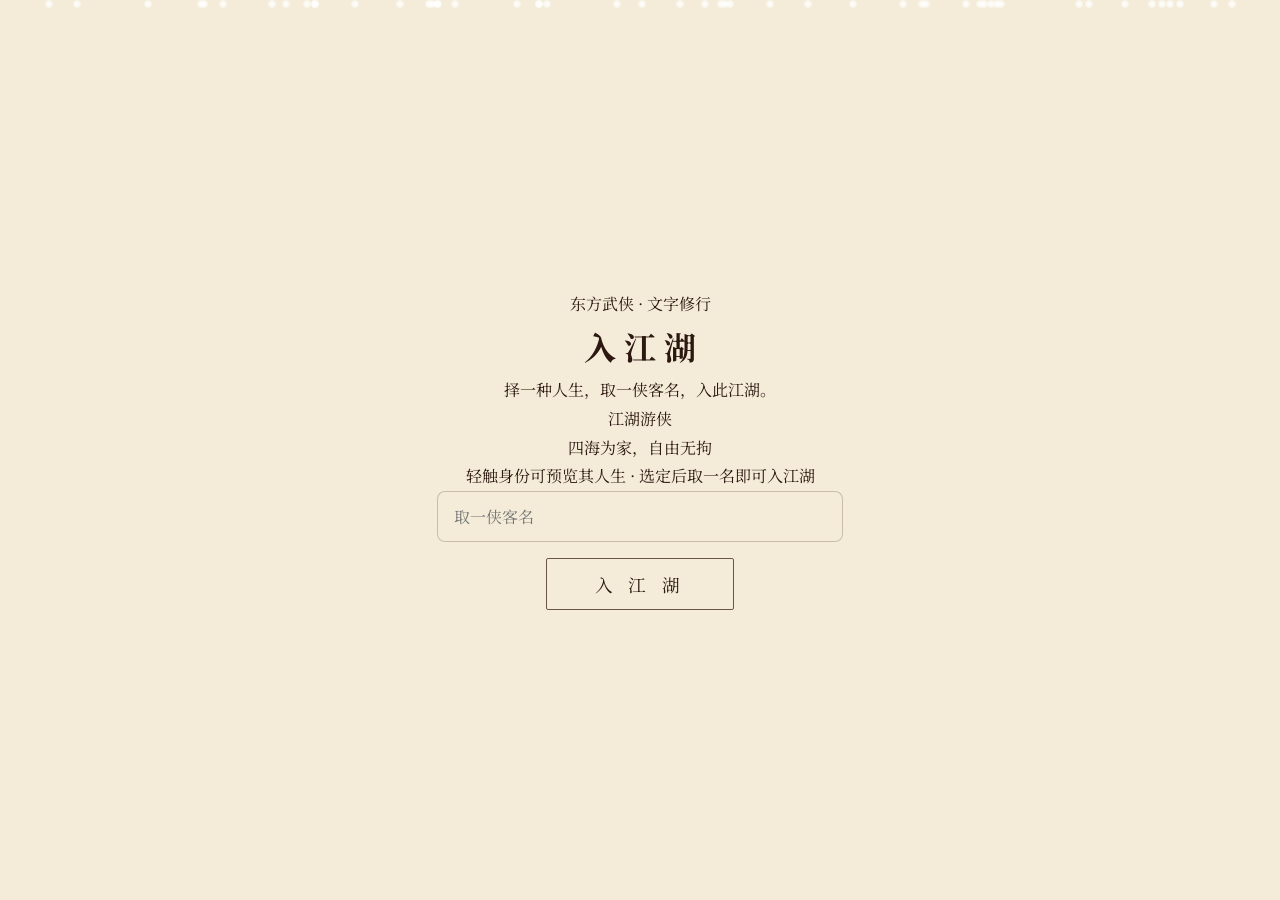
==== commit 5bdfaa40: "redesign: update index.html" ====
--- a/index.html
+++ b/index.html
@@ -3,139 +3,153 @@
 <head>
   <meta charset="UTF-8">
   <meta name="viewport" content="width=device-width, initial-scale=1.0, maximum-scale=1.0, user-scalable=no, viewport-fit=cover">
-  <meta name="theme-color" content="#f4ecd8">
-  <title>江湖侠客成长模拟器</title>
+  <meta name="theme-color" content="#0b0f0e">
+  <title>江湖 · 侠客修行</title>
   <link rel="preconnect" href="https://fonts.googleapis.com">
-  <link href="https://fonts.googleapis.com/css2?family=Noto+Serif+SC:wght@400;700;900&display=swap" rel="stylesheet">
-  <link rel="stylesheet" href="css/style.css">
+  <link rel="preconnect" href="https://fonts.gstatic.com" crossorigin>
+  <link href="https://fonts.googleapis.com/css2?family=Noto+Serif+SC:wght@400;500;700;900&family=Ma+Shan+Zheng&family=ZCOOL+XiaoWei&display=swap" rel="stylesheet">
+  <link rel="stylesheet" href="css/style.css?v=3">
 </head>
-<body>
-  <!-- 宣纸纹理 -->
-  <div class="paper-texture"></div>
-  <div class="mountain-bg" id="mountainBg"></div>
-  <div class="particle-layer" id="particleLayer"></div>
-  <div class="weather-overlay" id="weatherOverlay"></div>
+<body data-identity="youxia" data-time="清晨" data-weather="mist">
+
+  <!-- ===== 2.5D 分层场景舞台（固定背景） ===== -->
+  <div id="bgStage" aria-hidden="true">
+    <div id="bgImage" class="bg-layer" data-depth="0.020"></div>      <!-- 远景 AI 水墨场景 -->
+    <div id="bgCloud" class="bg-layer" data-depth="0.045"></div>      <!-- 云海 / 雾气层 -->
+    <div id="bgGrade" class="bg-layer"></div>                         <!-- 时间 / 季节 色彩分级 -->
+    <div id="bgVignette" class="bg-layer"></div>                      <!-- 暗角 + 颗粒 -->
+    <div id="mistLayer" class="bg-layer" data-depth="0.070"></div>    <!-- 飘移薄雾 -->
+    <div id="particleLayer"></div>                                     <!-- 雨雪 / 花瓣 / 萤火 -->
+    <div id="bgGrain" class="bg-layer"></div>
+  </div>
 
   <div id="app">
 
-    <!-- ========== 入江湖（取一侠客名） ========== -->
+    <!-- ========== 入江湖（身份选择 + 取侠客名） ========== -->
     <div class="view active" id="view-auth">
-      <div class="auth-box">
-        <h1 class="auth-title" id="authTitle">入江湖</h1>
-        <p class="auth-desc" id="authDesc">取一侠客名，入此江湖。</p>
-
-        <input type="text" class="auth-input" id="authUsername" placeholder="取一侠客名" maxlength="12" autocomplete="off">
-        <button class="btn-primary auth-btn" onclick="app.submitRegister()">入江湖</button>
-      </div>
-    </div>
-
-    <!-- ========== 江湖首页 ========== -->
+      <div class="enter-stage">
+        <div class="enter-head">
+          <div class="enter-kicker">东方武侠 · 文字修行</div>
+          <h1 class="enter-title">入 江 湖</h1>
+          <p class="enter-sub">择一种人生，取一侠客名，入此江湖。</p>
+        </div>
+
+        <div class="enter-body">
+          <div class="identity-list" id="identityList"><!-- JS 注入七身份 --></div>
+
+          <div class="identity-detail" id="identityDetail">
+            <div class="id-detail-inner">
+              <div class="id-detail-name" id="idDetailName">江湖游侠</div>
+              <div class="id-detail-motto" id="idDetailMotto">四海为家，自由无拘</div>
+              <div class="id-detail-focus" id="idDetailFocus"></div>
+              <div class="id-detail-skill" id="idDetailSkill"></div>
+              <div class="id-detail-desc" id="idDetailDesc"></div>
+              <div class="id-detail-hint">轻触身份可预览其人生 · 选定后取一名即可入江湖</div>
+            </div>
+          </div>
+        </div>
+
+        <div class="enter-name">
+          <input type="text" class="auth-input" id="authUsername" placeholder="取一侠客名" maxlength="12" autocomplete="off">
+          <button class="btn-enter" onclick="app.submitRegister()">入 江 湖</button>
+        </div>
+      </div>
+    </div>
+
+    <!-- ========== 江湖首页（今日修行入口） ========== -->
     <div class="view" id="view-home">
-      <div class="home-scene">
-        <div class="home-time-info">
-          <div class="home-season" id="homeSeason"></div>
-          <div class="home-weather" id="homeWeather"></div>
-        </div>
-        <div class="home-character">
-          <div class="character-silhouette" id="characterSilhouette"></div>
-          <div class="character-name-display" id="homeCharName"></div>
-          <div class="character-identity-display" id="homeCharIdentity"></div>
-        </div>
+      <div class="home-hero">
+        <div class="home-time" id="homeTime"></div>
+        <div class="home-identity-name" id="homeIdentityName"></div>
+        <div class="home-char" id="homeChar"></div>
         <p class="home-greeting" id="homeGreeting"></p>
-        <div class="home-stats-bar" id="homeStatsBar"></div>
-        <div class="home-evaluation">
-          <div class="evaluation-title" id="homeEvalTitle"></div>
-          <div class="evaluation-desc" id="homeEvalDesc"></div>
-        </div>
-        <button class="home-action-btn" id="homeActionBtn" onclick="app.startCultivation()">今日修行</button>
-
-        <div class="identity-switcher-section">
-          <div class="identity-switcher-title">— 七种身份，皆可历 —</div>
-          <div class="identity-switcher" id="identitySwitcher"></div>
-        </div>
-        <div class="current-identity-detail" id="currentIdentityDetail"></div>
-
-        <div class="toolbar">
-          <label class="toolbar-btn">🎵 上传背景音乐
-            <input type="file" id="musicUpload" accept="audio/*" onchange="app.handleMusicUpload(event)">
-          </label>
-          <label class="toolbar-btn">🖼️ 上传侠客画像
-            <input type="file" id="imageUpload" accept="image/*" onchange="app.handleImageUpload(event)">
-          </label>
-        </div>
+        <button class="home-cultivate" id="homeActionBtn" onclick="app.startCultivation()">今 日 修 行</button>
+        <div class="home-mini-stats" id="homeMiniStats"></div>
+      </div>
+
+      <div class="home-switch">
+        <div class="switch-title">— 七种人生，皆可历 —</div>
+        <div class="identity-switcher" id="identitySwitcher"></div>
       </div>
     </div>
 
     <!-- ========== 我的侠客 ========== -->
     <div class="view" id="view-knight">
-      <div class="knight-header">
-        <h2>我的侠客</h2>
-        <p id="knightPageSubtitle"></p>
-      </div>
-      <div class="stats-panel">
-        <div class="stats-panel-title">属性成长</div>
-        <div id="knightStatsPanel"></div>
-      </div>
-      <div class="stats-panel" style="margin-top:1.5rem;">
-        <div class="stats-panel-title">身份体验</div>
-        <div id="identityProgress"></div>
-      </div>
-      <div class="history-panel">
-        <div class="stats-panel-title">江湖经历</div>
-        <div id="knightHistory"></div>
+      <div class="panel">
+        <div class="knight-header">
+          <h2 class="view-title">我的侠客</h2>
+          <p id="knightPageSubtitle"></p>
+        </div>
+        <div class="stats-panel">
+          <div class="stats-panel-title">属性成长</div>
+          <div id="knightStatsPanel"></div>
+        </div>
+        <div class="stats-panel" style="margin-top:1.4rem;">
+          <div class="stats-panel-title">身份体验</div>
+          <div id="identityProgress"></div>
+        </div>
+        <div class="history-panel">
+          <div class="stats-panel-title">江湖经历</div>
+          <div id="knightHistory"></div>
+        </div>
       </div>
     </div>
 
     <!-- ========== 今日修行 ========== -->
     <div class="view" id="view-cultivation">
-      <div class="cultivation-header">
-        <div class="cultivation-date" id="cultivationDate"></div>
-        <h2 class="cultivation-title">今日修行</h2>
-      </div>
-      <div id="cultivationContent"></div>
+      <div class="cult-header">
+        <div class="cult-date" id="cultivationDate"></div>
+        <h2 class="cult-title">今 日 修 行</h2>
+        <div class="cult-identity" id="cultIdentity"></div>
+      </div>
+      <div class="carrier" id="cultivationContent"><!-- JS 注入当日手札 --></div>
     </div>
 
     <!-- ========== 个人界面 ========== -->
     <div class="view" id="view-profile">
-      <div class="profile-header">
-        <h2 id="profileName"></h2>
-        <p id="profileSub"></p>
-      </div>
-
-      <div class="stats-panel">
-        <div class="stats-panel-title">自创人设</div>
-        <div id="profilePersona"></div>
-      </div>
-
-      <div class="stats-panel" style="margin-top:1.5rem;">
-        <div id="profileIdentity"></div>
-      </div>
-
-      <div class="stats-panel" style="margin-top:1.5rem;">
-        <div class="stats-panel-title">藏书阁</div>
+      <div class="panel">
+        <div class="profile-header">
+          <h2 class="view-title" id="profileName"></h2>
+          <p id="profileSub"></p>
+        </div>
+
+        <div class="stats-panel">
+          <div class="stats-panel-title">自创人设</div>
+          <div id="profilePersona"></div>
+        </div>
+
+        <div class="stats-panel" style="margin-top:1.4rem;">
+          <div id="profileIdentity"></div>
+        </div>
+
+        <div class="stats-panel" style="margin-top:1.4rem;">
+          <div class="stats-panel-title">藏书阁</div>
+          <div class="library-tabs">
+            <button class="library-tab library-tab-profile active" data-tab="all" onclick="app.switchLibraryTab('all','profileLibraryGrid')">全部</button>
+            <button class="library-tab library-tab-profile" data-tab="poetry" onclick="app.switchLibraryTab('poetry','profileLibraryGrid')">诗词</button>
+            <button class="library-tab library-tab-profile" data-tab="wisdom" onclick="app.switchLibraryTab('wisdom','profileLibraryGrid')">典籍</button>
+            <button class="library-tab library-tab-profile" data-tab="martial" onclick="app.switchLibraryTab('martial','profileLibraryGrid')">武学</button>
+          </div>
+          <div class="library-grid" id="profileLibraryGrid"></div>
+        </div>
+      </div>
+    </div>
+
+    <!-- ========== 藏书阁（独立视图） ========== -->
+    <div class="view" id="view-library">
+      <div class="panel">
+        <div class="library-header">
+          <h2 class="view-title">藏书阁</h2>
+          <p>收藏所学典籍、诗词与武学笔记</p>
+        </div>
         <div class="library-tabs">
-          <button class="library-tab library-tab-profile active" data-tab="all" onclick="app.switchLibraryTab('all','profileLibraryGrid')">全部</button>
-          <button class="library-tab library-tab-profile" data-tab="poetry" onclick="app.switchLibraryTab('poetry','profileLibraryGrid')">诗词</button>
-          <button class="library-tab library-tab-profile" data-tab="wisdom" onclick="app.switchLibraryTab('wisdom','profileLibraryGrid')">典籍</button>
-          <button class="library-tab library-tab-profile" data-tab="martial" onclick="app.switchLibraryTab('martial','profileLibraryGrid')">武学</button>
-        </div>
-        <div class="library-grid" id="profileLibraryGrid"></div>
-      </div>
-    </div>
-
-    <!-- ========== 藏书阁（独立视图，备用） ========== -->
-    <div class="view" id="view-library">
-      <div class="library-header">
-        <h2>藏书阁</h2>
-        <p>收藏所学典籍、诗词与武学笔记</p>
-      </div>
-      <div class="library-tabs">
-        <button class="library-tab active" data-tab="all" onclick="app.switchLibraryTab('all')">全部</button>
-        <button class="library-tab" data-tab="poetry" onclick="app.switchLibraryTab('poetry')">诗词</button>
-        <button class="library-tab" data-tab="wisdom" onclick="app.switchLibraryTab('wisdom')">典籍</button>
-        <button class="library-tab" data-tab="martial" onclick="app.switchLibraryTab('martial')">武学</button>
-      </div>
-      <div class="library-grid" id="libraryGrid"></div>
+          <button class="library-tab active" data-tab="all" onclick="app.switchLibraryTab('all')">全部</button>
+          <button class="library-tab" data-tab="poetry" onclick="app.switchLibraryTab('poetry')">诗词</button>
+          <button class="library-tab" data-tab="wisdom" onclick="app.switchLibraryTab('wisdom')">典籍</button>
+          <button class="library-tab" data-tab="martial" onclick="app.switchLibraryTab('martial')">武学</button>
+        </div>
+        <div class="library-grid" id="libraryGrid"></div>
+      </div>
     </div>
 
   </div>
@@ -154,42 +168,35 @@
     <div class="nav-item" data-view="profile" onclick="app.switchView('profile')">
       <span class="nav-icon">🏮</span><span class="nav-label">个人</span>
     </div>
+    <div class="nav-item nav-sound" id="navSound" onclick="app.toggleSound()" title="环境音">
+      <span class="nav-icon" id="soundIcon">🔈</span><span class="nav-label">音</span>
+    </div>
   </nav>
 
-  <!-- 人设编辑弹窗 -->
+  <!-- 人设编辑弹窗（仅文字，无画像上传） -->
   <div class="modal-mask" id="personaModal" style="display:none;">
     <div class="modal-box">
-      <h3>自创人设</h3>
+      <h3 class="modal-title">自创人设</h3>
       <input type="text" class="auth-input" id="personaName" placeholder="人设之名" maxlength="12">
       <textarea class="auth-textarea" id="personaDesc" placeholder="述其人设：来历、性情人等" maxlength="200"></textarea>
-      <div class="auth-gender">
-        <label class="gender-opt"><input type="radio" name="personaGender" value="男"><span>男</span></label>
-        <label class="gender-opt"><input type="radio" name="personaGender" value="女"><span>女</span></label>
-      </div>
       <div id="personaPreview"></div>
-      <label class="toolbar-btn">🖼️ 上传人设画像
-        <input type="file" id="personaImage" accept="image/*" onchange="app.uploadPersonaImage(event)">
-      </label>
-      <div style="margin-top:1rem; text-align:center;">
+      <div style="margin-top:1rem; text-align:center; gap:.6rem; display:flex; justify-content:center;">
         <button class="btn-primary" onclick="app.savePersona()">存</button>
         <button class="btn-secondary" onclick="app.closePersonaModal()">取消</button>
       </div>
     </div>
   </div>
 
-  <!-- 音频播放器 -->
-  <div class="audio-player" id="audioPlayer">
-    <audio id="bgAudio" loop></audio>
-    <span class="audio-close" onclick="app.stopMusic()">✕</span>
-  </div>
+  <!-- 载入淡入遮罩 -->
+  <div id="enterVeil"></div>
 
   <!-- Toast -->
   <div class="toast" id="toast"></div>
 
-  <script src="js/images.js?v=2"></script>
-  <script src="js/data.js?v=2"></script>
-  <script src="js/data-relations.js?v=2"></script>
-  <script src="js/data-identity-cultivation.js?v=2"></script>
-  <script src="js/app.js?v=2"></script>
+  <script src="js/images.js?v=3"></script>
+  <script src="js/data.js?v=3"></script>
+  <script src="js/data-relations.js?v=3"></script>
+  <script src="js/data-identity-cultivation.js?v=3"></script>
+  <script src="js/app.js?v=3"></script>
 </body>
 </html>
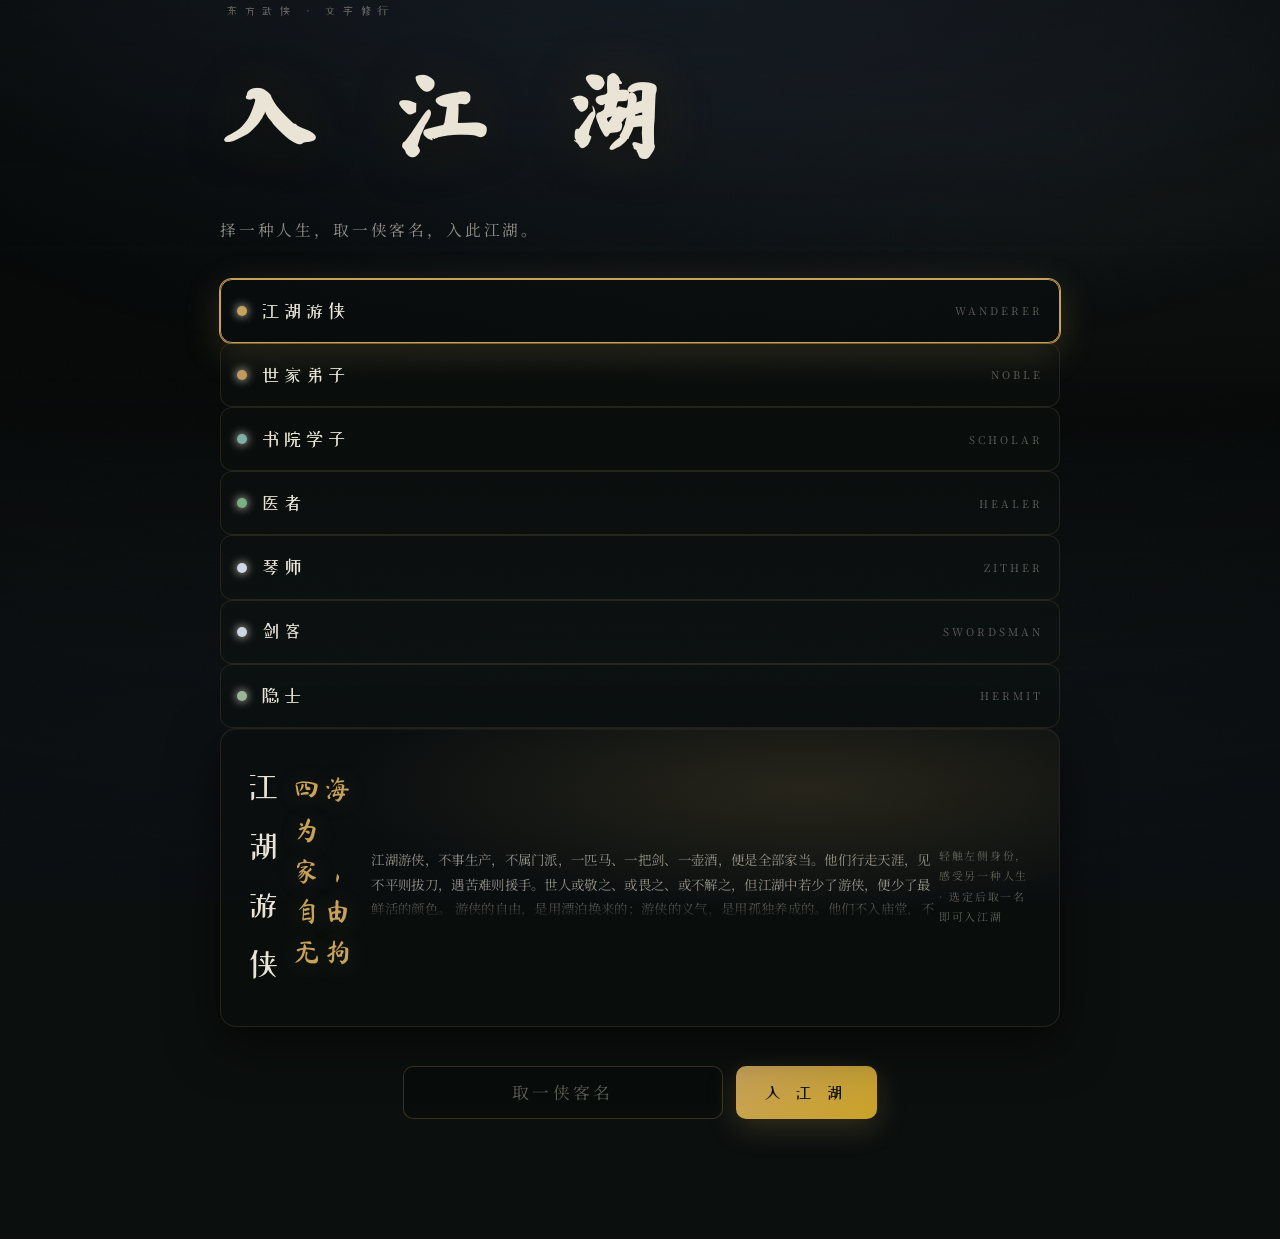
==== commit 69f332a4: "refactor: unified visual & interaction system v4" ====
--- a/index.html
+++ b/index.html
@@ -3,50 +3,64 @@
 <head>
   <meta charset="UTF-8">
   <meta name="viewport" content="width=device-width, initial-scale=1.0, maximum-scale=1.0, user-scalable=no, viewport-fit=cover">
-  <meta name="theme-color" content="#0b0f0e">
+  <meta name="theme-color" content="#0c0e10">
   <title>江湖 · 侠客修行</title>
   <link rel="preconnect" href="https://fonts.googleapis.com">
   <link rel="preconnect" href="https://fonts.gstatic.com" crossorigin>
   <link href="https://fonts.googleapis.com/css2?family=Noto+Serif+SC:wght@400;500;700;900&family=Ma+Shan+Zheng&family=ZCOOL+XiaoWei&display=swap" rel="stylesheet">
-  <link rel="stylesheet" href="css/style.css?v=3">
+  <link rel="stylesheet" href="css/style.css?v=4">
 </head>
 <body data-identity="youxia" data-time="清晨" data-weather="mist">
 
-  <!-- ===== 2.5D 分层场景舞台（固定背景） ===== -->
+  <!-- ===== 统一氛围舞台（无大图；远近分层 / 雾 / 粒子 / 颗粒） ===== -->
   <div id="bgStage" aria-hidden="true">
-    <div id="bgImage" class="bg-layer" data-depth="0.020"></div>      <!-- 远景 AI 水墨场景 -->
-    <div id="bgCloud" class="bg-layer" data-depth="0.045"></div>      <!-- 云海 / 雾气层 -->
-    <div id="bgGrade" class="bg-layer"></div>                         <!-- 时间 / 季节 色彩分级 -->
-    <div id="bgVignette" class="bg-layer"></div>                      <!-- 暗角 + 颗粒 -->
-    <div id="mistLayer" class="bg-layer" data-depth="0.070"></div>    <!-- 飘移薄雾 -->
-    <div id="particleLayer"></div>                                     <!-- 雨雪 / 花瓣 / 萤火 -->
+    <div id="bgFar" class="bg-layer" data-depth="0.018"></div>
+    <div id="bgMid" class="bg-layer" data-depth="0.030"></div>
+    <div id="bgCloud" class="bg-layer" data-depth="0.055"></div>
+    <div id="bgGrade" class="bg-layer"></div>
+    <div id="bgVignette" class="bg-layer"></div>
+    <div id="bgMist" class="bg-layer" data-depth="0.075"></div>
     <div id="bgGrain" class="bg-layer"></div>
+    <div id="particleLayer"></div>
+  </div>
+
+  <!-- 身份选择时的抽象光晕 / 反馈层（随身份切换语言） -->
+  <div id="identityAura" aria-hidden="true"></div>
+
+  <!-- 个人页沉浸式身份图背景（仅「侠客 / 个人」视图显示） -->
+  <div id="personaBg" aria-hidden="true"></div>
+
+  <!-- 入江湖仪式感遮罩 -->
+  <div id="ritualOverlay" aria-hidden="true">
+    <div class="ritual-inner">
+      <div class="ritual-name" id="ritualName"></div>
+      <div class="ritual-motto" id="ritualMotto"></div>
+      <div class="ritual-ring"></div>
+    </div>
   </div>
 
   <div id="app">
 
     <!-- ========== 入江湖（身份选择 + 取侠客名） ========== -->
     <div class="view active" id="view-auth">
-      <div class="enter-stage">
-        <div class="enter-head">
+      <div class="enter-wrap">
+        <header class="enter-head">
           <div class="enter-kicker">东方武侠 · 文字修行</div>
           <h1 class="enter-title">入 江 湖</h1>
           <p class="enter-sub">择一种人生，取一侠客名，入此江湖。</p>
-        </div>
-
-        <div class="enter-body">
-          <div class="identity-list" id="identityList"><!-- JS 注入七身份 --></div>
-
-          <div class="identity-detail" id="identityDetail">
-            <div class="id-detail-inner">
-              <div class="id-detail-name" id="idDetailName">江湖游侠</div>
-              <div class="id-detail-motto" id="idDetailMotto">四海为家，自由无拘</div>
-              <div class="id-detail-focus" id="idDetailFocus"></div>
-              <div class="id-detail-skill" id="idDetailSkill"></div>
-              <div class="id-detail-desc" id="idDetailDesc"></div>
-              <div class="id-detail-hint">轻触身份可预览其人生 · 选定后取一名即可入江湖</div>
-            </div>
-          </div>
+        </header>
+
+        <div class="enter-grid">
+          <div class="identity-tokens" id="identityList"><!-- JS 注入七身份抽象符号 --></div>
+
+          <aside class="identity-detail" id="identityDetail">
+            <div class="id-detail-mark" id="idDetailMark"></div>
+            <div class="id-detail-name" id="idDetailName">江湖游侠</div>
+            <div class="id-detail-motto" id="idDetailMotto">四海为家，自由无拘</div>
+            <div class="id-detail-meta" id="idDetailMeta"></div>
+            <div class="id-detail-desc" id="idDetailDesc"></div>
+            <div class="id-detail-hint">轻触左侧身份，感受另一种人生 · 选定后取一名即可入江湖</div>
+          </aside>
         </div>
 
         <div class="enter-name">
@@ -157,19 +171,19 @@
   <!-- 底部导航 -->
   <nav class="bottom-nav" id="bottomNav" style="display:none;">
     <div class="nav-item active" data-view="home" onclick="app.switchView('home')">
-      <span class="nav-icon">🏔️</span><span class="nav-label">江湖</span>
+      <span class="nav-icon">山</span><span class="nav-label">江湖</span>
     </div>
     <div class="nav-item" data-view="knight" onclick="app.switchView('knight')">
-      <span class="nav-icon">⚔️</span><span class="nav-label">侠客</span>
+      <span class="nav-icon">侠</span><span class="nav-label">侠客</span>
     </div>
     <div class="nav-item" data-view="cultivation" onclick="app.switchView('cultivation')">
-      <span class="nav-icon">📜</span><span class="nav-label">修行</span>
+      <span class="nav-icon">修</span><span class="nav-label">修行</span>
     </div>
     <div class="nav-item" data-view="profile" onclick="app.switchView('profile')">
-      <span class="nav-icon">🏮</span><span class="nav-label">个人</span>
+      <span class="nav-icon">印</span><span class="nav-label">个人</span>
     </div>
     <div class="nav-item nav-sound" id="navSound" onclick="app.toggleSound()" title="环境音">
-      <span class="nav-icon" id="soundIcon">🔈</span><span class="nav-label">音</span>
+      <span class="nav-icon" id="soundIcon">音</span><span class="nav-label">音</span>
     </div>
   </nav>
 
@@ -190,13 +204,16 @@
   <!-- 载入淡入遮罩 -->
   <div id="enterVeil"></div>
 
+  <!-- 点击反馈层 -->
+  <div id="rippleLayer" aria-hidden="true"></div>
+
   <!-- Toast -->
   <div class="toast" id="toast"></div>
 
-  <script src="js/images.js?v=3"></script>
-  <script src="js/data.js?v=3"></script>
-  <script src="js/data-relations.js?v=3"></script>
-  <script src="js/data-identity-cultivation.js?v=3"></script>
-  <script src="js/app.js?v=3"></script>
+  <script src="js/images.js?v=4"></script>
+  <script src="js/data.js?v=4"></script>
+  <script src="js/data-relations.js?v=4"></script>
+  <script src="js/data-identity-cultivation.js?v=4"></script>
+  <script src="js/app.js?v=4"></script>
 </body>
 </html>
--- a/css/style.css
+++ b/css/style.css
@@ -1,2313 +1,338 @@
 /* ============================================================
-   江湖侠客成长模拟器 — 核心样式
-   东方水墨美学 · 宋式留白 · 宣纸质感 · 卷轴意境
+   江湖 · 侠客修行 — 东方武侠电影感视觉系统
+   墨黑 / 深青 / 暗蓝 / 深灰绿 为基，旧金 / 铜金 / 月白 为饰
+   半透明深色玻璃 · 细金线 · 低透明水墨纹理 · 克制光效
    ============================================================ */
 
-/* ========== 基础重置 ========== */
-*, *::before, *::after {
-  margin: 0;
-  padding: 0;
-  box-sizing: border-box;
-}
-
-:root {
-  /* 宣纸底色 */
-  --paper: #f4ecd8;
-  --paper-dark: #e8dcc0;
-  --paper-light: #faf4e8;
-  /* 墨色 */
-  --ink: #2c1810;
-  --ink-light: #4a3528;
-  --ink-soft: #6b5544;
-  /* 木色 */
-  --wood: #6b4c3b;
-  --wood-dark: #4a3528;
-  /* 金色 */
-  --gold: #b8860b;
-  --gold-light: #d4a017;
-  /* 竹绿 */
-  --bamboo: #4a6b3a;
-  /* 朱砂 */
-  --cinnabar: #9c3a2a;
-  --cinnabar-light: #c14a35;
-  /* 半透明 */
-  --translucent: rgba(244, 236, 216, 0.85);
-  --translucent-dark: rgba(44, 24, 16, 0.85);
-  /* 季节色 */
-  --season-color: #a8c97f;
-  /* 阴影 */
-  --shadow-soft: 0 4px 24px rgba(44, 24, 16, 0.12);
-  --shadow-strong: 0 8px 32px rgba(44, 24, 16, 0.2);
-  /* 过渡 */
-  --ease: cubic-bezier(0.4, 0, 0.2, 1);
-  --ease-slow: cubic-bezier(0.16, 1, 0.3, 1);
-}
-
-html {
-  font-size: 16px;
-  -webkit-text-size-adjust: 100%;
-}
-
-body {
-  font-family: "Noto Serif SC", "Songti SC", "STSong", "SimSun", "FangSong", serif;
-  background: var(--paper);
-  color: var(--ink);
-  overflow-x: hidden;
-  min-height: 100vh;
-  line-height: 1.8;
-  -webkit-font-smoothing: antialiased;
-}
-
-/* ========== 宣纸纹理背景 ========== */
-.paper-texture {
-  position: fixed;
-  inset: 0;
-  z-index: 0;
-  pointer-events: none;
+:root{
+  /* 基础色 */
+  --ink-black:#0b0f0e;
+  --deep-teal:#101a18;
+  --deep-blue:#0e1620;
+  --deep-grey-green:#16201c;
+  --ink:#e9e4d6;            /* 月白（正文） */
+  --ink-soft:rgba(233,228,214,.62);
+  --ink-faint:rgba(233,228,214,.38);
+  --gold:#b08d57;           /* 旧金 */
+  --gold-bright:#c9a227;    /* 铜金 */
+  --moon:#dfe3e0;
+  --jade:#6f9f8f;
+
+  /* 玻璃 UI */
+  --glass:rgba(12,18,16,.52);
+  --glass-2:rgba(10,15,14,.66);
+  --hairline:rgba(176,141,87,.30);
+  --hairline-soft:rgba(176,141,87,.16);
+
+  /* 字体 */
+  --font-body:"Noto Serif SC","Songti SC","Source Han Serif SC",serif;
+  --font-cal:"Ma Shan Zheng","Noto Serif SC",cursive;        /* 书法感：箴言 / 大标题 */
+  --font-disp:"ZCOOL XiaoWei","Noto Serif SC",serif;         /* 清雅展示：身份名 / 章节 */
+
+  /* 当前身份主题（默认游侠，JS 切换 body[data-identity] 覆盖） */
+  --id-accent:#c8a25a;
+  --id-accent-2:#3a5a55;
+  --id-glow:rgba(200,162,90,.22);
+  --id-grade:linear-gradient(180deg,rgba(20,30,28,.10),rgba(8,12,11,.55));
+}
+
+/* 七身份主题 */
+body[data-identity="youxia"]{--id-accent:#c8a25a;--id-accent-2:#3f6a64;--id-glow:rgba(200,162,90,.22);}
+body[data-identity="shijia"]{--id-accent:#c19a5b;--id-accent-2:#7a2f28;--id-glow:rgba(193,154,91,.20);}
+body[data-identity="shuyuan"]{--id-accent:#7fb0a6;--id-accent-2:#4a6fa5;--id-glow:rgba(127,176,166,.20);}
+body[data-identity="yizhe"]{--id-accent:#7bb083;--id-accent-2:#5a7d52;--id-glow:rgba(123,176,131,.20);}
+body[data-identity="qinshi"]{--id-accent:#cfd6e6;--id-accent-2:#9a86c4;--id-glow:rgba(207,214,230,.20);}
+body[data-identity="jianke"]{--id-accent:#cdd6e0;--id-accent-2:#27406a;--id-glow:rgba(205,214,224,.18);}
+body[data-identity="yinshi"]{--id-accent:#9bb89a;--id-accent-2:#6f8f73;--id-glow:rgba(155,184,154,.18);}
+
+*{box-sizing:border-box;-webkit-tap-highlight-color:transparent;}
+html,body{margin:0;padding:0;height:100%;}
+body{
+  font-family:var(--font-body);
+  color:var(--ink);
+  background:var(--ink-black);
+  overflow-x:hidden;
+  line-height:1.85;
+  letter-spacing:.02em;
+  -webkit-font-smoothing:antialiased;
+}
+
+/* ============ 2.5D 分层场景舞台 ============ */
+#bgStage{position:fixed;inset:0;z-index:0;overflow:hidden;background:#070a09;perspective:1200px;}
+.bg-layer{position:absolute;inset:-6%;will-change:transform;transition:background-image .9s ease, opacity .9s ease;}
+#bgImage{
+  background-size:cover;background-position:center 38%;
+  filter:saturate(1.02) contrast(1.04) brightness(.82);
+  transform:scale(1.06);
+  box-shadow:inset 0 0 240px 80px rgba(0,0,0,.7);
+}
+#bgCloud{
   background:
-    radial-gradient(ellipse at 20% 30%, rgba(180, 160, 120, 0.08) 0%, transparent 50%),
-    radial-gradient(ellipse at 80% 70%, rgba(140, 120, 90, 0.06) 0%, transparent 50%),
-    radial-gradient(ellipse at 50% 50%, rgba(200, 180, 140, 0.04) 0%, transparent 70%),
-    repeating-linear-gradient(
-      45deg,
-      transparent,
-      transparent 2px,
-      rgba(139, 115, 85, 0.015) 2px,
-      rgba(139, 115, 85, 0.015) 4px
-    ),
-    repeating-linear-gradient(
-      -45deg,
-      transparent,
-      transparent 2px,
-      rgba(139, 115, 85, 0.01) 2px,
-      rgba(139, 115, 85, 0.01) 4px
-    );
-}
-
-/* 纸张噪点 */
-.paper-texture::after {
-  content: '';
-  position: absolute;
-  inset: 0;
-  background-image: 
-    radial-gradient(circle at 15% 25%, rgba(139, 115, 85, 0.03) 1px, transparent 2px),
-    radial-gradient(circle at 75% 15%, rgba(139, 115, 85, 0.02) 1px, transparent 2px),
-    radial-gradient(circle at 45% 85%, rgba(139, 115, 85, 0.025) 1px, transparent 2px),
-    radial-gradient(circle at 90% 60%, rgba(139, 115, 85, 0.02) 1px, transparent 2px);
-  background-size: 200px 200px, 150px 150px, 180px 180px, 160px 160px;
-  opacity: 0.6;
-}
-
-/* ========== 山水远景 ========== */
-.mountain-bg {
-  position: fixed;
-  bottom: 0;
-  left: 0;
-  width: 100%;
-  height: 40vh;
-  z-index: 1;
-  pointer-events: none;
-  opacity: 0.15;
-  transition: opacity 2s var(--ease-slow);
-}
-
-.mountain-bg svg {
-  width: 100%;
-  height: 100%;
-  display: block;
-}
-
-/* ========== 粒子效果层 ========== */
-.particle-layer {
-  position: fixed;
-  inset: 0;
-  z-index: 2;
-  pointer-events: none;
-  overflow: hidden;
-}
-
-.particle {
-  position: absolute;
-  pointer-events: none;
-  will-change: transform, opacity;
-}
-
-/* 花瓣 */
-.particle-petal {
-  width: 12px;
-  height: 12px;
-  background: radial-gradient(ellipse at 50% 50%, #f8c8d8 0%, #e89bb0 60%, transparent 100%);
-  border-radius: 50% 0 50% 0;
-  animation: petal-fall linear infinite;
-}
-
-@keyframes petal-fall {
-  0% { transform: translate(0, -20px) rotate(0deg); opacity: 0; }
-  10% { opacity: 0.8; }
-  90% { opacity: 0.6; }
-  100% { transform: translate(var(--drift, 100px), 100vh) rotate(360deg); opacity: 0; }
-}
-
-/* 落叶 */
-.particle-leaf {
-  width: 16px;
-  height: 16px;
-  background: linear-gradient(135deg, #c97f3a 0%, #a05c20 100%);
-  clip-path: polygon(50% 0%, 100% 25%, 80% 100%, 20% 100%, 0% 25%);
-  animation: leaf-fall linear infinite;
-}
-
-@keyframes leaf-fall {
-  0% { transform: translate(0, -20px) rotate(0deg); opacity: 0; }
-  10% { opacity: 0.7; }
-  100% { transform: translate(var(--drift, -80px), 100vh) rotate(720deg); opacity: 0; }
-}
-
-/* 雪花 */
-.particle-snow {
-  width: 8px;
-  height: 8px;
-  background: radial-gradient(circle, #ffffff 0%, rgba(255,255,255,0.6) 50%, transparent 100%);
-  border-radius: 50%;
-  animation: snow-fall linear infinite;
-}
-
-@keyframes snow-fall {
-  0% { transform: translate(0, -20px); opacity: 0; }
-  10% { opacity: 0.9; }
-  100% { transform: translate(var(--drift, 30px), 100vh); opacity: 0.3; }
-}
-
-/* 萤火虫 */
-.particle-firefly {
-  width: 4px;
-  height: 4px;
-  background: radial-gradient(circle, rgba(200, 255, 100, 1) 0%, rgba(180, 220, 80, 0.6) 50%, transparent 100%);
-  border-radius: 50%;
-  animation: firefly-float ease-in-out infinite;
-}
-
-@keyframes firefly-float {
-  0%, 100% { transform: translate(0, 0); opacity: 0; }
-  20% { opacity: 1; }
-  50% { transform: translate(var(--fx, 30px), var(--fy, -40px)); opacity: 0.8; }
-  80% { opacity: 1; }
-}
-
-/* 雨滴 */
-.particle-rain {
-  width: 2px;
-  height: 20px;
-  background: linear-gradient(to bottom, transparent, rgba(100, 120, 140, 0.4));
-  animation: rain-fall linear infinite;
-}
-
-@keyframes rain-fall {
-  0% { transform: translateY(-20px); opacity: 0; }
-  10% { opacity: 0.5; }
-  100% { transform: translateY(100vh); opacity: 0.2; }
-}
-
-/* ========== 天气覆盖层 ========== */
-.weather-overlay {
-  position: fixed;
-  inset: 0;
-  z-index: 3;
-  pointer-events: none;
-  transition: background 3s var(--ease-slow);
-}
-
-/* ========== 主容器 ========== */
-#app {
-  position: relative;
-  z-index: 10;
-  min-height: 100dvh;
-  display: flex;
-  flex-direction: column;
-}
-
-/* ========== 视图通用 ========== */
-.view {
-  display: none;
-  flex: 1;
-  flex-direction: column;
-  animation: view-enter 0.8s var(--ease-slow) forwards;
-}
-
-.view.active {
-  display: flex;
-  /* 给底部固定导航栏留出空间，避免内容/按钮被遮挡 */
-  padding-bottom: calc(64px + env(safe-area-inset-bottom, 0px));
-}
-
-@keyframes view-enter {
-  from { opacity: 0; transform: translateY(20px); }
-  to { opacity: 1; transform: translateY(0); }
-}
-
-@keyframes view-exit {
-  from { opacity: 1; transform: translateY(0); }
-  to { opacity: 0; transform: translateY(-20px); }
-}
-
-/* ============================================================
-   开场画面
-   ============================================================ */
-#view-intro {
-  align-items: center;
-  justify-content: center;
-  min-height: 100vh;
-  text-align: center;
-  padding: 2rem;
-}
-
-.intro-title {
-  font-size: clamp(3rem, 8vw, 6rem);
-  font-weight: 900;
-  color: var(--ink);
-  letter-spacing: 0.3em;
-  margin-bottom: 1rem;
-  text-shadow: 0 2px 12px rgba(44, 24, 16, 0.15);
-  opacity: 0;
-  animation: ink-spread 2s var(--ease-slow) 0.5s forwards;
-}
-
-.intro-subtitle {
-  font-size: clamp(1rem, 3vw, 1.5rem);
-  color: var(--ink-soft);
-  letter-spacing: 0.4em;
-  margin-bottom: 3rem;
-  opacity: 0;
-  animation: fade-in 1.5s var(--ease) 2s forwards;
-}
-
-.intro-desc {
-  max-width: 500px;
-  font-size: 1rem;
-  color: var(--ink-soft);
-  line-height: 2;
-  margin-bottom: 3rem;
-  opacity: 0;
-  animation: fade-in 1.5s var(--ease) 2.5s forwards;
-}
-
-@keyframes ink-spread {
-  0% { opacity: 0; filter: blur(20px); letter-spacing: 0.6em; }
-  100% { opacity: 1; filter: blur(0); letter-spacing: 0.3em; }
-}
-
-@keyframes fade-in {
-  to { opacity: 1; }
-}
-
-/* 进入按钮 */
-.btn-enter {
-  padding: 0.8rem 3rem;
-  font-size: 1.1rem;
-  font-family: inherit;
-  color: var(--ink);
-  background: transparent;
-  border: 1px solid var(--ink-soft);
-  border-radius: 2px;
-  cursor: pointer;
-  letter-spacing: 0.3em;
-  transition: all 0.6s var(--ease);
-  opacity: 0;
-  animation: fade-in 1.5s var(--ease) 3.5s forwards;
-  position: relative;
-  overflow: hidden;
-}
-
-.btn-enter::before {
-  content: '';
-  position: absolute;
-  inset: 0;
-  background: var(--ink);
-  transform: translateX(-100%);
-  transition: transform 0.6s var(--ease);
-  z-index: -1;
-}
-
-.btn-enter:hover {
-  color: var(--paper);
-  border-color: var(--ink);
-}
-
-.btn-enter:hover::before {
-  transform: translateX(0);
-}
-
-/* 水墨晕染装饰 */
-.ink-splash {
-  position: absolute;
-  border-radius: 50%;
-  filter: blur(40px);
-  pointer-events: none;
-  z-index: -1;
-}
-
-.ink-splash-1 {
-  top: 15%;
-  left: 10%;
-  width: 300px;
-  height: 300px;
-  background: radial-gradient(circle, rgba(44, 24, 16, 0.08) 0%, transparent 70%);
-  animation: float-slow 20s ease-in-out infinite;
-}
-
-.ink-splash-2 {
-  bottom: 10%;
-  right: 15%;
-  width: 400px;
-  height: 400px;
-  background: radial-gradient(circle, rgba(74, 107, 58, 0.06) 0%, transparent 70%);
-  animation: float-slow 25s ease-in-out infinite reverse;
-}
-
-@keyframes float-slow {
-  0%, 100% { transform: translate(0, 0) scale(1); }
-  50% { transform: translate(30px, -30px) scale(1.1); }
-}
-
-/* ============================================================
-   角色创建
-   ============================================================ */
-#view-create {
-  padding: 2rem 1rem 6rem;
-  max-width: 900px;
-  margin: 0 auto;
-  width: 100%;
-}
-
-.create-section-title {
-  font-size: 1.8rem;
-  color: var(--ink);
-  text-align: center;
-  margin: 2rem 0 0.5rem;
-  letter-spacing: 0.2em;
-  position: relative;
-}
-
-.create-section-title::after {
-  content: '';
-  display: block;
-  width: 60px;
-  height: 2px;
-  background: var(--ink-soft);
-  margin: 0.5rem auto;
-  opacity: 0.4;
-}
-
-.create-section-desc {
-  text-align: center;
-  color: var(--ink-soft);
-  font-size: 0.95rem;
-  margin-bottom: 2rem;
-  letter-spacing: 0.1em;
-}
-
-/* 身份/师父选择卡片 */
-.choice-grid {
-  display: grid;
-  grid-template-columns: repeat(auto-fill, minmax(240px, 1fr));
-  gap: 1.5rem;
-  margin-bottom: 2rem;
-}
-
-.choice-card {
-  background: var(--translucent);
-  border: 1px solid rgba(107, 76, 59, 0.2);
-  border-radius: 4px;
-  padding: 1.5rem;
-  cursor: pointer;
-  transition: all 0.5s var(--ease);
-  position: relative;
-  overflow: hidden;
-  backdrop-filter: blur(4px);
-}
-
-.choice-card::before {
-  content: '';
-  position: absolute;
-  inset: 0;
-  border: 2px solid transparent;
-  border-radius: 4px;
-  transition: border-color 0.5s var(--ease);
-  pointer-events: none;
-}
-
-.choice-card:hover {
-  transform: translateY(-4px);
-  box-shadow: var(--shadow-soft);
-  border-color: rgba(107, 76, 59, 0.4);
-}
-
-.choice-card.selected {
-  border-color: var(--ink);
-  box-shadow: var(--shadow-strong);
-}
-
-.choice-card.selected::before {
-  border-color: var(--gold);
-  inset: 4px;
-}
-
-.choice-card-icon {
-  font-size: 2.5rem;
-  margin-bottom: 0.5rem;
-}
-
-.choice-card-name {
-  font-size: 1.3rem;
-  font-weight: 700;
-  color: var(--ink);
-  margin-bottom: 0.5rem;
-  letter-spacing: 0.1em;
-}
-
-.choice-card-title {
-  font-size: 0.85rem;
-  color: var(--gold);
-  margin-bottom: 0.5rem;
-  letter-spacing: 0.15em;
-}
-
-.choice-card-desc {
-  font-size: 0.9rem;
-  color: var(--ink-soft);
-  line-height: 1.8;
-}
-
-.choice-card-traits {
-  margin-top: 0.8rem;
-  display: flex;
-  flex-wrap: wrap;
-  gap: 0.4rem;
-}
-
-.trait-tag {
-  font-size: 0.75rem;
-  padding: 0.2rem 0.6rem;
-  border: 1px solid rgba(107, 76, 59, 0.3);
-  border-radius: 2px;
-  color: var(--ink-soft);
-  background: rgba(255, 255, 255, 0.3);
-}
-
-/* 角色命名 */
-.name-input-section {
-  max-width: 400px;
-  margin: 0 auto;
-  text-align: center;
-}
-
-.name-input {
-  width: 100%;
-  padding: 0.8rem 1rem;
-  font-size: 1.2rem;
-  font-family: inherit;
-  text-align: center;
-  color: var(--ink);
-  background: var(--translucent);
-  border: none;
-  border-bottom: 2px solid var(--ink-soft);
-  outline: none;
-  letter-spacing: 0.2em;
-  transition: border-color 0.4s var(--ease);
-}
-
-.name-input:focus {
-  border-bottom-color: var(--ink);
-}
-
-.name-input::placeholder {
-  color: var(--ink-soft);
-  opacity: 0.5;
-}
-
-/* 通用按钮 */
-.btn-primary {
-  display: block;
-  margin: 2rem auto 0;
-  padding: 0.8rem 2.5rem;
-  font-size: 1rem;
-  font-family: inherit;
-  color: var(--paper);
-  background: var(--ink);
-  border: none;
-  border-radius: 2px;
-  cursor: pointer;
-  letter-spacing: 0.3em;
-  transition: all 0.5s var(--ease);
-  box-shadow: var(--shadow-soft);
-}
-
-.btn-primary:hover {
-  background: var(--wood);
-  transform: translateY(-2px);
-  box-shadow: var(--shadow-strong);
-}
-
-.btn-primary:disabled {
-  opacity: 0.4;
-  cursor: not-allowed;
-  transform: none;
-}
-
-.btn-secondary {
-  display: inline-block;
-  padding: 0.5rem 1.5rem;
-  font-size: 0.9rem;
-  font-family: inherit;
-  color: var(--ink-soft);
-  background: transparent;
-  border: 1px solid var(--ink-soft);
-  border-radius: 2px;
-  cursor: pointer;
-  letter-spacing: 0.2em;
-  transition: all 0.4s var(--ease);
-}
-
-.btn-secondary:hover {
-  color: var(--ink);
-  border-color: var(--ink);
-  background: rgba(44, 24, 16, 0.05);
-}
-
-/* ============================================================
-   底部导航
-   ============================================================ */
-.bottom-nav {
-  position: fixed;
-  bottom: 0;
-  left: 0;
-  right: 0;
-  z-index: 100;
-  display: flex;
-  justify-content: space-around;
-  align-items: center;
-  height: 60px;
-  background: rgba(244, 236, 216, 0.95);
-  backdrop-filter: blur(12px);
-  border-top: 1px solid rgba(107, 76, 59, 0.2);
-  box-shadow: 0 -4px 20px rgba(44, 24, 16, 0.08);
-}
-
-.nav-item {
-  flex: 1;
-  display: flex;
-  flex-direction: column;
-  align-items: center;
-  justify-content: center;
-  gap: 2px;
-  padding: 0.5rem;
-  cursor: pointer;
-  color: var(--ink-soft);
-  transition: color 0.4s var(--ease);
-  position: relative;
-}
-
-.nav-item.active {
-  color: var(--ink);
-}
-
-.nav-item.active::after {
-  content: '';
-  position: absolute;
-  bottom: 0;
-  left: 50%;
-  transform: translateX(-50%);
-  width: 24px;
-  height: 3px;
-  background: var(--ink);
-  border-radius: 2px;
-}
-
-.nav-icon {
-  font-size: 1.3rem;
-  line-height: 1;
-}
-
-.nav-label {
-  font-size: 0.7rem;
-  letter-spacing: 0.15em;
-}
-
-/* ============================================================
-   江湖首页
-   ============================================================ */
-#view-home {
-  padding-bottom: 80px;
-  min-height: 100vh;
-  position: relative;
-}
-
-.home-scene {
-  flex: 1;
-  display: flex;
-  flex-direction: column;
-  align-items: center;
-  justify-content: center;
-  padding: 2rem 1.5rem;
-  text-align: center;
-  position: relative;
-  min-height: calc(100vh - 80px);
-}
-
-.home-time-info {
-  position: absolute;
-  top: 1.5rem;
-  right: 1.5rem;
-  text-align: right;
-  font-size: 0.85rem;
-  color: var(--ink-soft);
-  letter-spacing: 0.1em;
-  line-height: 1.6;
-}
-
-.home-season {
-  font-size: 1.1rem;
-  color: var(--ink);
-  font-weight: 700;
-}
-
-.home-weather {
-  font-size: 0.8rem;
-  margin-top: 0.2rem;
-}
-
-.home-character {
-  margin: 2rem 0;
-  text-align: center;
-  position: relative;
-}
-
-.character-silhouette {
-  width: 120px;
-  height: 180px;
-  margin: 0 auto 1rem;
-  position: relative;
-  display: flex;
-  align-items: flex-end;
-  justify-content: center;
-  animation: breathe 4s ease-in-out infinite;
-}
-
-.character-silhouette svg {
-  width: 100%;
-  height: 100%;
-  filter: drop-shadow(0 4px 12px rgba(44, 24, 16, 0.2));
-}
-
-@keyframes breathe {
-  0%, 100% { transform: translateY(0); }
-  50% { transform: translateY(-4px); }
-}
-
-.character-name-display {
-  font-size: 1.5rem;
-  color: var(--ink);
-  letter-spacing: 0.3em;
-  font-weight: 700;
-}
-
-.character-identity-display {
-  font-size: 0.9rem;
-  color: var(--ink-soft);
-  letter-spacing: 0.2em;
-  margin-top: 0.3rem;
-}
-
-.home-greeting {
-  max-width: 500px;
-  margin: 1.5rem auto;
-  font-size: 1rem;
-  color: var(--ink-soft);
-  line-height: 2;
-  font-style: italic;
-  padding: 0 1rem;
-}
-
-.home-stats-bar {
-  display: flex;
-  flex-wrap: wrap;
-  justify-content: center;
-  gap: 1rem;
-  margin: 1.5rem 0;
-  padding: 1rem 1.5rem;
-  background: var(--translucent);
-  border-radius: 4px;
-  border: 1px solid rgba(107, 76, 59, 0.15);
-  backdrop-filter: blur(4px);
-  max-width: 500px;
-}
-
-.stat-mini {
-  text-align: center;
-  min-width: 60px;
-}
-
-.stat-mini-label {
-  font-size: 0.7rem;
-  color: var(--ink-soft);
-  letter-spacing: 0.1em;
-  margin-bottom: 0.2rem;
-}
-
-.stat-mini-value {
-  font-size: 1.2rem;
-  color: var(--ink);
-  font-weight: 700;
-}
-
-.home-evaluation {
-  margin: 1.5rem auto;
-  max-width: 400px;
-  text-align: center;
-}
-
-.evaluation-title {
-  font-size: 1.1rem;
-  color: var(--gold);
-  letter-spacing: 0.2em;
-  font-weight: 700;
-  margin-bottom: 0.3rem;
-}
-
-.evaluation-desc {
-  font-size: 0.85rem;
-  color: var(--ink-soft);
-  line-height: 1.8;
-}
-
-.home-action-btn {
-  margin-top: 1.5rem;
-  padding: 0.8rem 2.5rem;
-  font-size: 1rem;
-  font-family: inherit;
-  color: var(--paper);
-  background: var(--ink);
-  border: none;
-  border-radius: 2px;
-  cursor: pointer;
-  letter-spacing: 0.3em;
-  transition: all 0.5s var(--ease);
-  box-shadow: var(--shadow-soft);
-}
-
-.home-action-btn:hover {
-  background: var(--wood);
-  transform: translateY(-2px);
-}
-
-.home-action-btn.done {
-  background: var(--bamboo);
-  opacity: 0.7;
-  cursor: default;
-}
-
-/* ============================================================
-   我的侠客
-   ============================================================ */
-#view-knight {
-  padding: 2rem 1rem 80px;
-  max-width: 800px;
-  margin: 0 auto;
-  width: 100%;
-}
-
-.knight-header {
-  text-align: center;
-  margin-bottom: 2rem;
-}
-
-.knight-header h2 {
-  font-size: 1.8rem;
-  color: var(--ink);
-  letter-spacing: 0.2em;
-  margin-bottom: 0.3rem;
-}
-
-.knight-header p {
-  color: var(--ink-soft);
-  font-size: 0.9rem;
-  letter-spacing: 0.1em;
-}
-
-/* 属性面板 */
-.stats-panel {
-  background: var(--translucent);
-  border: 1px solid rgba(107, 76, 59, 0.2);
-  border-radius: 4px;
-  padding: 1.5rem;
-  margin-bottom: 2rem;
-  backdrop-filter: blur(4px);
-}
-
-.stats-panel-title {
-  font-size: 1.1rem;
-  color: var(--ink);
-  letter-spacing: 0.2em;
-  margin-bottom: 1rem;
-  text-align: center;
-  position: relative;
-}
-
-.stats-panel-title::after {
-  content: '';
-  display: block;
-  width: 40px;
-  height: 1px;
-  background: var(--ink-soft);
-  margin: 0.5rem auto;
-  opacity: 0.3;
-}
-
-.stat-row {
-  display: flex;
-  align-items: center;
-  gap: 1rem;
-  margin-bottom: 0.8rem;
-}
-
-.stat-label {
-  width: 60px;
-  font-size: 0.9rem;
-  color: var(--ink);
-  letter-spacing: 0.1em;
-  text-align: right;
-  flex-shrink: 0;
-}
-
-.stat-bar-container {
-  flex: 1;
-  height: 10px;
-  background: rgba(107, 76, 59, 0.1);
-  border-radius: 5px;
-  overflow: hidden;
-  position: relative;
-}
-
-.stat-bar-fill {
-  height: 100%;
-  background: linear-gradient(90deg, var(--wood) 0%, var(--gold) 100%);
-  border-radius: 5px;
-  transition: width 1s var(--ease-slow);
-  position: relative;
-}
-
-.stat-bar-fill::after {
-  content: '';
-  position: absolute;
-  top: 0;
-  left: 0;
-  right: 0;
-  bottom: 0;
-  background: linear-gradient(90deg, transparent 0%, rgba(255,255,255,0.3) 50%, transparent 100%);
-  animation: shimmer 2s ease-in-out infinite;
-}
-
-@keyframes shimmer {
-  0% { transform: translateX(-100%); }
-  100% { transform: translateX(100%); }
-}
-
-.stat-value {
-  width: 40px;
-  font-size: 0.9rem;
-  color: var(--ink);
-  font-weight: 700;
-  text-align: left;
-  flex-shrink: 0;
-}
-
-/* 经历记录 */
-.history-panel {
-  background: var(--translucent);
-  border: 1px solid rgba(107, 76, 59, 0.2);
-  border-radius: 4px;
-  padding: 1.5rem;
-  backdrop-filter: blur(4px);
-}
-
-.history-empty {
-  text-align: center;
-  color: var(--ink-soft);
-  padding: 2rem;
-  font-size: 0.9rem;
-  font-style: italic;
-}
-
-.history-item {
-  padding: 0.8rem 0;
-  border-bottom: 1px dashed rgba(107, 76, 59, 0.15);
-  font-size: 0.85rem;
-  color: var(--ink-soft);
-  line-height: 1.8;
-}
-
-.history-item:last-child {
-  border-bottom: none;
-}
-
-.history-date {
-  color: var(--gold);
-  font-size: 0.75rem;
-  letter-spacing: 0.1em;
-  margin-bottom: 0.2rem;
-}
-
-.history-growth {
-  display: flex;
-  flex-wrap: wrap;
-  gap: 0.5rem;
-  margin-top: 0.3rem;
-}
-
-.growth-tag {
-  font-size: 0.75rem;
-  padding: 0.1rem 0.5rem;
-  border-radius: 2px;
-  background: rgba(74, 107, 58, 0.1);
-  color: var(--bamboo);
-}
-
-.growth-tag.negative {
-  background: rgba(156, 58, 42, 0.1);
-  color: var(--cinnabar);
-}
-
-/* ============================================================
-   今日修行 — 卷轴展开
-   ============================================================ */
-#view-cultivation {
-  padding: 1.5rem 1rem 80px;
-  max-width: 700px;
-  margin: 0 auto;
-  width: 100%;
-}
-
-.cultivation-header {
-  text-align: center;
-  margin-bottom: 1.5rem;
-}
-
-.cultivation-date {
-  font-size: 0.85rem;
-  color: var(--ink-soft);
-  letter-spacing: 0.2em;
-}
-
-.cultivation-title {
-  font-size: 1.8rem;
-  color: var(--ink);
-  letter-spacing: 0.3em;
-  margin: 0.5rem 0;
-}
-
-/* 卷轴容器 */
-.scroll-container {
-  position: relative;
-  margin: 1rem 0;
-}
-
-.scroll-rod {
-  width: 100%;
-  height: 24px;
-  background: linear-gradient(180deg, var(--wood-dark) 0%, var(--wood) 50%, var(--wood-dark) 100%);
-  border-radius: 3px;
-  position: relative;
-  box-shadow: 0 2px 8px rgba(44, 24, 16, 0.2);
-}
-
-.scroll-rod::before,
-.scroll-rod::after {
-  content: '';
-  position: absolute;
-  top: -2px;
-  bottom: -2px;
-  width: 8px;
-  background: linear-gradient(180deg, var(--gold) 0%, var(--wood-dark) 100%);
-  border-radius: 2px;
-}
-
-.scroll-rod::before { left: -4px; }
-.scroll-rod::after { right: -4px; }
-
-.scroll-content {
-  background: var(--paper-light);
-  border-left: 1px solid rgba(107, 76, 59, 0.15);
-  border-right: 1px solid rgba(107, 76, 59, 0.15);
-  padding: 2rem 1.5rem;
-  min-height: 200px;
-  overflow: visible;
-  position: relative;
-  box-shadow: inset 0 0 40px rgba(180, 160, 120, 0.1);
-}
-
-/* 卷轴展开动画（不再用 max-height 裁切，避免长内容被截断） */
-.scroll-container.unfurling .scroll-content {
-  animation: unfurl 1.2s var(--ease-slow) forwards;
-}
-
-@keyframes unfurl {
-  0% { opacity: 0; transform: translateY(18px); }
-  100% { opacity: 1; transform: translateY(0); }
-}
-
-/* 修行段落 */
-.cultivation-section {
-  margin-bottom: 2rem;
-  animation: fade-in-up 0.8s var(--ease-slow) forwards;
-  opacity: 0;
-}
-
-.cultivation-section:nth-child(1) { animation-delay: 0.2s; }
-.cultivation-section:nth-child(2) { animation-delay: 0.5s; }
-.cultivation-section:nth-child(3) { animation-delay: 0.8s; }
-.cultivation-section:nth-child(4) { animation-delay: 1.1s; }
-.cultivation-section:nth-child(5) { animation-delay: 1.4s; }
-
-@keyframes fade-in-up {
-  from { opacity: 0; transform: translateY(20px); }
-  to { opacity: 1; transform: translateY(0); }
-}
-
-.section-label {
-  display: inline-block;
-  font-size: 0.8rem;
-  color: var(--paper);
-  background: var(--ink);
-  padding: 0.2rem 1rem;
-  border-radius: 2px;
-  letter-spacing: 0.2em;
-  margin-bottom: 0.8rem;
-}
-
-.section-title {
-  font-size: 1.3rem;
-  color: var(--ink);
-  letter-spacing: 0.1em;
-  margin-bottom: 0.5rem;
-  font-weight: 700;
-}
-
-.section-desc {
-  font-size: 0.95rem;
-  color: var(--ink-light);
-  line-height: 2.2;
-  white-space: pre-line;
-  margin-bottom: 0.8rem;
-  text-indent: 2em;
-}
-
-.section-effects {
-  display: flex;
-  flex-wrap: wrap;
-  gap: 0.5rem;
-  margin-top: 0.8rem;
-  padding-top: 0.8rem;
-  border-top: 1px dashed rgba(107, 76, 59, 0.2);
-}
-
-.effect-tag {
-  font-size: 0.8rem;
-  padding: 0.2rem 0.8rem;
-  background: rgba(184, 134, 11, 0.1);
-  color: var(--gold);
-  border-radius: 2px;
-  letter-spacing: 0.1em;
-}
-
-/* 智慧典籍特殊样式 */
-.wisdom-block {
-  background: rgba(244, 236, 216, 0.6);
-  border-left: 3px solid var(--gold);
-  padding: 1rem 1.2rem;
-  margin: 0.8rem 0;
-  border-radius: 0 4px 4px 0;
-}
-
-.wisdom-source {
-  font-size: 0.8rem;
-  color: var(--gold);
-  letter-spacing: 0.1em;
-  margin-bottom: 0.5rem;
-}
-
-.wisdom-original {
-  font-size: 1.1rem;
-  color: var(--ink);
-  font-weight: 700;
-  line-height: 2;
-  margin-bottom: 0.8rem;
-  letter-spacing: 0.05em;
-}
-
-.wisdom-section-label {
-  font-size: 0.75rem;
-  color: var(--ink-soft);
-  letter-spacing: 0.15em;
-  margin-top: 0.5rem;
-  margin-bottom: 0.2rem;
-  text-transform: uppercase;
-}
-
-.wisdom-text {
-  font-size: 0.9rem;
-  color: var(--ink-light);
-  line-height: 2;
-}
-
-.wisdom-master-quote {
-  font-style: italic;
-  color: var(--wood);
-  position: relative;
-  padding-left: 1rem;
-}
-
-.wisdom-master-quote::before {
-  content: '「';
-  position: absolute;
-  left: 0;
-  color: var(--gold);
-  font-size: 1.2rem;
-}
-
-.wisdom-master-quote::after {
-  content: '」';
-  color: var(--gold);
-  font-size: 1.2rem;
-}
-
-/* 江湖事件样式 */
-.event-narrative {
-  font-size: 0.95rem;
-  color: var(--ink-light);
-  line-height: 2.2;
-  white-space: pre-line;
-  text-indent: 2em;
-  margin-bottom: 1.2rem;
-}
-
-.event-choices {
-  display: flex;
-  flex-direction: column;
-  gap: 0.8rem;
-  margin-top: 1rem;
-}
-
-.event-choice-btn {
-  padding: 0.8rem 1.2rem;
-  font-family: inherit;
-  font-size: 0.95rem;
-  color: var(--ink);
-  background: var(--translucent);
-  border: 1px solid rgba(107, 76, 59, 0.3);
-  border-radius: 2px;
-  cursor: pointer;
-  text-align: left;
-  transition: all 0.4s var(--ease);
-  letter-spacing: 0.05em;
-}
-
-.event-choice-btn:hover {
-  background: var(--ink);
-  color: var(--paper);
-  border-color: var(--ink);
-  transform: translateX(4px);
-}
-
-.event-choice-btn:disabled {
-  opacity: 0.5;
-  cursor: not-allowed;
-  transform: none;
-}
-
-.event-result {
-  background: rgba(244, 236, 216, 0.6);
-  border: 1px solid rgba(107, 76, 59, 0.15);
-  border-radius: 4px;
-  padding: 1.2rem;
-  margin-top: 1rem;
-  font-size: 0.95rem;
-  color: var(--ink-light);
-  line-height: 2.2;
-  white-space: pre-line;
-  animation: fade-in-up 0.8s var(--ease) forwards;
-}
-
-/* 夜晚寄语 */
-.night-wisdom {
-  text-align: center;
-  padding: 1.5rem;
-  margin-top: 1.5rem;
-  background: rgba(44, 24, 16, 0.04);
-  border-radius: 4px;
-  border: 1px solid rgba(107, 76, 59, 0.1);
-}
-
-.night-wisdom-label {
-  font-size: 0.75rem;
-  color: var(--gold);
-  letter-spacing: 0.3em;
-  margin-bottom: 0.5rem;
-}
-
-.night-wisdom-text {
-  font-size: 0.95rem;
-  color: var(--ink-light);
-  line-height: 2;
-  font-style: italic;
-}
-
-.cultivation-complete {
-  text-align: center;
-  padding: 2rem;
-  color: var(--ink-soft);
-}
-
-.cultivation-complete-icon {
-  font-size: 3rem;
-  margin-bottom: 1rem;
-}
-
-/* ============================================================
-   师父庭院 — 聊天
-   ============================================================ */
-#view-master {
-  display: none;
-  flex-direction: column;
-  height: 100dvh;
-  /* 让输入框整体上移，避开底部固定导航栏 */
-  padding-bottom: calc(64px + env(safe-area-inset-bottom, 0px));
-}
-
-#view-master.active {
-  display: flex;
-}
-
-.master-header {
-  display: flex;
-  align-items: center;
-  gap: 1rem;
-  padding: 1rem 1.5rem;
-  background: var(--translucent);
-  backdrop-filter: blur(8px);
-  border-bottom: 1px solid rgba(107, 76, 59, 0.2);
-  flex-shrink: 0;
-}
-
-.master-avatar {
-  width: 48px;
-  height: 48px;
-  border-radius: 50%;
-  display: flex;
-  align-items: center;
-  justify-content: center;
-  font-size: 1.5rem;
-  background: var(--paper-dark);
-  border: 2px solid var(--ink-soft);
-  flex-shrink: 0;
-}
-
-.master-info h3 {
-  font-size: 1.1rem;
-  color: var(--ink);
-  letter-spacing: 0.1em;
-}
-
-.master-info p {
-  font-size: 0.75rem;
-  color: var(--ink-soft);
-  letter-spacing: 0.1em;
-}
-
-.master-status {
-  margin-left: auto;
-  font-size: 0.75rem;
-  color: var(--bamboo);
-  display: flex;
-  align-items: center;
-  gap: 0.3rem;
-}
-
-.master-status::before {
-  content: '';
-  width: 6px;
-  height: 6px;
-  border-radius: 50%;
-  background: var(--bamboo);
-}
-
-/* 聊天区域 */
-.chat-area {
-  flex: 1;
-  overflow-y: auto;
-  padding: 1.5rem;
-  display: flex;
-  flex-direction: column;
-  gap: 1rem;
-  scroll-behavior: smooth;
-}
-
-.chat-message {
-  max-width: 80%;
-  padding: 0.8rem 1.2rem;
-  border-radius: 12px;
-  font-size: 0.95rem;
-  line-height: 2;
-  animation: message-appear 0.5s var(--ease) forwards;
-  white-space: pre-line;
-}
-
-@keyframes message-appear {
-  from { opacity: 0; transform: translateY(10px); }
-  to { opacity: 1; transform: translateY(0); }
-}
-
-.chat-message.master {
-  align-self: flex-start;
-  background: var(--translucent);
-  border: 1px solid rgba(107, 76, 59, 0.15);
-  color: var(--ink-light);
-  border-bottom-left-radius: 4px;
-  position: relative;
-}
-
-.chat-message.master::before {
-  content: '';
-  position: absolute;
-  left: -8px;
-  top: 16px;
-  width: 0;
-  height: 0;
-  border-style: solid;
-  border-width: 6px 8px 6px 0;
-  border-color: transparent rgba(107, 76, 59, 0.15) transparent transparent;
-}
-
-.chat-message.user {
-  align-self: flex-end;
-  background: var(--ink);
-  color: var(--paper);
-  border-bottom-right-radius: 4px;
-}
-
-.chat-master-name {
-  font-size: 0.75rem;
-  color: var(--gold);
-  margin-bottom: 0.3rem;
-  letter-spacing: 0.1em;
-}
-
-/* 快捷提问 */
-.quick-questions {
-  display: flex;
-  flex-wrap: wrap;
-  gap: 0.5rem;
-  padding: 0.8rem 1.5rem;
-  border-top: 1px solid rgba(107, 76, 59, 0.1);
-  flex-shrink: 0;
-}
-
-.quick-q-btn {
-  padding: 0.3rem 0.8rem;
-  font-size: 0.8rem;
-  font-family: inherit;
-  color: var(--ink-soft);
-  background: transparent;
-  border: 1px solid rgba(107, 76, 59, 0.25);
-  border-radius: 16px;
-  cursor: pointer;
-  transition: all 0.3s var(--ease);
-  white-space: nowrap;
-}
-
-.quick-q-btn:hover {
-  color: var(--ink);
-  border-color: var(--ink);
-  background: rgba(44, 24, 16, 0.05);
-}
-
-/* 输入区域 */
-.chat-input-area {
-  display: flex;
-  gap: 0.5rem;
-  padding: 0.8rem 1.5rem;
-  background: var(--translucent);
-  backdrop-filter: blur(8px);
-  border-top: 1px solid rgba(107, 76, 59, 0.2);
-  flex-shrink: 0;
-  padding-bottom: calc(0.8rem + env(safe-area-inset-bottom, 0px));
-}
-
-.chat-input {
-  flex: 1;
-  padding: 0.6rem 1rem;
-  font-family: inherit;
-  font-size: 0.95rem;
-  color: var(--ink);
-  background: var(--paper-light);
-  border: 1px solid rgba(107, 76, 59, 0.25);
-  border-radius: 20px;
-  outline: none;
-  transition: border-color 0.3s var(--ease);
-}
-
-.chat-input:focus {
-  border-color: var(--ink-soft);
-}
-
-.chat-send-btn {
-  width: 40px;
-  height: 40px;
-  border-radius: 50%;
-  border: none;
-  background: var(--ink);
-  color: var(--paper);
-  font-size: 1.2rem;
-  cursor: pointer;
-  display: flex;
-  align-items: center;
-  justify-content: center;
-  transition: all 0.3s var(--ease);
-  flex-shrink: 0;
-}
-
-.chat-send-btn:hover {
-  background: var(--wood);
-  transform: scale(1.05);
-}
-
-.chat-send-btn:disabled {
-  opacity: 0.4;
-  cursor: not-allowed;
-}
-
-/* 打字动画指示器 */
-.typing-indicator {
-  align-self: flex-start;
-  padding: 0.8rem 1.2rem;
-  background: var(--translucent);
-  border: 1px solid rgba(107, 76, 59, 0.15);
-  border-radius: 12px;
-  border-bottom-left-radius: 4px;
-  display: flex;
-  gap: 4px;
-}
-
-.typing-dot {
-  width: 6px;
-  height: 6px;
-  border-radius: 50%;
-  background: var(--ink-soft);
-  animation: typing-bounce 1.4s ease-in-out infinite;
-}
-
-.typing-dot:nth-child(2) { animation-delay: 0.2s; }
-.typing-dot:nth-child(3) { animation-delay: 0.4s; }
-
-@keyframes typing-bounce {
-  0%, 60%, 100% { transform: translateY(0); opacity: 0.4; }
-  30% { transform: translateY(-6px); opacity: 1; }
-}
-
-/* ============================================================
-   藏书阁
-   ============================================================ */
-#view-library {
-  padding: 2rem 1rem 80px;
-  max-width: 800px;
-  margin: 0 auto;
-  width: 100%;
-}
-
-.library-header {
-  text-align: center;
-  margin-bottom: 2rem;
-}
-
-.library-header h2 {
-  font-size: 1.8rem;
-  color: var(--ink);
-  letter-spacing: 0.2em;
-}
-
-.library-header p {
-  color: var(--ink-soft);
-  font-size: 0.85rem;
-  margin-top: 0.3rem;
-}
-
-/* 分类标签 */
-.library-tabs {
-  display: flex;
-  justify-content: center;
-  gap: 0.5rem;
-  margin-bottom: 1.5rem;
-  flex-wrap: wrap;
-}
-
-.library-tab {
-  padding: 0.4rem 1.2rem;
-  font-family: inherit;
-  font-size: 0.85rem;
-  color: var(--ink-soft);
-  background: transparent;
-  border: 1px solid rgba(107, 76, 59, 0.25);
-  border-radius: 2px;
-  cursor: pointer;
-  letter-spacing: 0.15em;
-  transition: all 0.4s var(--ease);
-}
-
-.library-tab.active {
-  color: var(--paper);
-  background: var(--ink);
-  border-color: var(--ink);
-}
-
-/* 藏书卡片 */
-.library-grid {
-  display: grid;
-  gap: 1rem;
-}
-
-.library-card {
-  background: var(--translucent);
-  border: 1px solid rgba(107, 76, 59, 0.2);
-  border-radius: 4px;
-  padding: 1.2rem 1.5rem;
-  cursor: pointer;
-  transition: all 0.4s var(--ease);
-  backdrop-filter: blur(4px);
-}
-
-.library-card:hover {
-  transform: translateY(-2px);
-  box-shadow: var(--shadow-soft);
-  border-color: rgba(107, 76, 59, 0.4);
-}
-
-.library-card-title {
-  font-size: 1.1rem;
-  color: var(--ink);
-  font-weight: 700;
-  letter-spacing: 0.1em;
-  margin-bottom: 0.3rem;
-}
-
-.library-card-meta {
-  font-size: 0.8rem;
-  color: var(--gold);
-  letter-spacing: 0.1em;
-  margin-bottom: 0.5rem;
-}
-
-.library-card-preview {
-  font-size: 0.85rem;
-  color: var(--ink-soft);
-  line-height: 1.8;
-  overflow: hidden;
-  text-overflow: ellipsis;
-  display: -webkit-box;
-  -webkit-line-clamp: 2;
-  -webkit-box-orient: vertical;
-}
-
-.library-card.expanded .library-card-preview {
-  -webkit-line-clamp: unset;
-}
-
-.library-card-full {
-  display: none;
-  margin-top: 0.8rem;
-  padding-top: 0.8rem;
-  border-top: 1px dashed rgba(107, 76, 59, 0.2);
-  font-size: 0.9rem;
-  color: var(--ink-light);
-  line-height: 2.2;
-  white-space: pre-line;
-}
-
-.library-card.expanded .library-card-full {
-  display: block;
-  animation: fade-in-up 0.5s var(--ease) forwards;
-}
-
-.library-empty {
-  text-align: center;
-  color: var(--ink-soft);
-  padding: 3rem;
-  font-size: 0.9rem;
-  font-style: italic;
-}
-
-/* ============================================================
-   工具栏（上传等）
-   ============================================================ */
-.toolbar {
-  display: flex;
-  justify-content: center;
-  gap: 1rem;
-  margin: 1rem 0;
-  flex-wrap: wrap;
-}
-
-.toolbar-btn {
-  display: flex;
-  align-items: center;
-  gap: 0.4rem;
-  padding: 0.4rem 1rem;
-  font-family: inherit;
-  font-size: 0.8rem;
-  color: var(--ink-soft);
-  background: var(--translucent);
-  border: 1px solid rgba(107, 76, 59, 0.25);
-  border-radius: 2px;
-  cursor: pointer;
-  letter-spacing: 0.1em;
-  transition: all 0.3s var(--ease);
-}
-
-.toolbar-btn:hover {
-  color: var(--ink);
-  border-color: var(--ink);
-}
-
-.toolbar-btn input[type="file"] {
-  display: none;
-}
-
-/* 音频播放器 */
-.audio-player {
-  display: none;
-  position: fixed;
-  bottom: 80px;
-  right: 1rem;
-  z-index: 50;
-  background: var(--translucent);
-  backdrop-filter: blur(8px);
-  border: 1px solid rgba(107, 76, 59, 0.2);
-  border-radius: 8px;
-  padding: 0.5rem 1rem;
-  box-shadow: var(--shadow-soft);
-  align-items: center;
-  gap: 0.5rem;
-}
-
-.audio-player.active {
-  display: flex;
-}
-
-.audio-player audio {
-  height: 32px;
-  width: 200px;
-}
-
-.audio-close {
-  cursor: pointer;
-  color: var(--ink-soft);
-  font-size: 1.2rem;
-}
-
-/* ============================================================
-   Toast 提示
-   ============================================================ */
-.toast {
-  position: fixed;
-  top: 50%;
-  left: 50%;
-  transform: translate(-50%, -50%) scale(0.9);
-  background: var(--ink);
-  color: var(--paper);
-  padding: 1rem 2rem;
-  border-radius: 4px;
-  font-size: 0.95rem;
-  letter-spacing: 0.1em;
-  z-index: 1000;
-  opacity: 0;
-  pointer-events: none;
-  transition: all 0.4s var(--ease);
-  box-shadow: var(--shadow-strong);
-  text-align: center;
-  max-width: 300px;
-}
-
-.toast.show {
-  opacity: 1;
-  transform: translate(-50%, -50%) scale(1);
-}
-
-.toast.growth {
-  background: var(--bamboo);
-}
-
-/* ============================================================
-   响应式
-   ============================================================ */
-@media (max-width: 600px) {
-  .intro-title { font-size: 2.5rem; }
-  .choice-grid { grid-template-columns: 1fr; }
-  .home-stats-bar { gap: 0.5rem; padding: 0.8rem; }
-  .stat-mini { min-width: 45px; }
-  .stat-mini-value { font-size: 1rem; }
-  .chat-message { max-width: 90%; }
-  .quick-questions { padding: 0.5rem 1rem; }
-  .quick-q-btn { font-size: 0.75rem; padding: 0.2rem 0.6rem; }
-  .audio-player audio { width: 150px; }
-  .nav-label { font-size: 0.65rem; }
-}
-
-@media (max-width: 400px) {
-  .intro-title { font-size: 2rem; letter-spacing: 0.2em; }
-  .create-section-title { font-size: 1.4rem; }
-  .cultivation-title { font-size: 1.4rem; }
-}
-
-/* 滚动条美化 */
-::-webkit-scrollbar {
-  width: 6px;
-  height: 6px;
-}
-
-::-webkit-scrollbar-track {
-  background: transparent;
-}
-
-::-webkit-scrollbar-thumb {
-  background: rgba(107, 76, 59, 0.3);
-  border-radius: 3px;
-}
-
-::-webkit-scrollbar-thumb:hover {
-  background: rgba(107, 76, 59, 0.5);
-}
-
-/* 选中文字颜色 */
-::selection {
-  background: rgba(184, 134, 11, 0.2);
-  color: var(--ink);
-}
-
-/* ============================================================
-   修行插画 — 水墨SVG展示区
-   ============================================================ */
-.cultivation-image {
-  margin: 1rem 0;
-  border-radius: 4px;
-  overflow: hidden;
-  border: 1px solid rgba(107, 76, 59, 0.15);
-  background: linear-gradient(135deg, var(--paper-light) 0%, var(--paper) 100%);
-  box-shadow: 0 2px 12px rgba(44, 24, 16, 0.08);
-  position: relative;
-}
-
-.cultivation-image svg {
-  width: 100%;
-  height: auto;
-  display: block;
-  max-height: 280px;
-}
-
-.cultivation-image::after {
-  content: '';
-  position: absolute;
-  bottom: 0;
-  left: 0;
-  right: 0;
-  height: 40px;
-  background: linear-gradient(to bottom, transparent, var(--paper-light));
-  pointer-events: none;
-}
-
-/* ============================================================
-   身份切换器 — 首页底部7种身份横排
-   ============================================================ */
-.identity-switcher-section {
-  margin: 1.5rem 0 0;
-  width: 100%;
-  max-width: 600px;
-}
-
-.identity-switcher-title {
-  text-align: center;
-  font-size: 0.8rem;
-  color: var(--ink-soft);
-  letter-spacing: 0.3em;
-  margin-bottom: 0.8rem;
-  opacity: 0.7;
-}
-
-.identity-switcher {
-  display: flex;
-  gap: 0.6rem;
-  overflow-x: auto;
-  padding: 0.5rem 0;
-  scroll-behavior: smooth;
-  -webkit-overflow-scrolling: touch;
-  scrollbar-width: thin;
-}
-
-.identity-card-mini {
-  flex-shrink: 0;
-  width: 72px;
-  padding: 0.6rem 0.4rem;
-  border: 1px solid rgba(107, 76, 59, 0.2);
-  border-radius: 4px;
-  background: var(--translucent);
-  cursor: pointer;
-  transition: all 0.4s var(--ease);
-  text-align: center;
-  position: relative;
-  backdrop-filter: blur(4px);
-}
-
-.identity-card-mini:hover {
-  transform: translateY(-3px);
-  border-color: rgba(107, 76, 59, 0.5);
-  box-shadow: var(--shadow-soft);
-}
-
-.identity-card-mini.active {
-  border-color: var(--ink);
-  background: rgba(44, 24, 16, 0.08);
-  box-shadow: var(--shadow-strong);
-}
-
-.identity-card-mini.experienced {
-  border-color: rgba(184, 134, 11, 0.4);
-}
-
-.identity-card-mini.active.experienced {
-  border-color: var(--gold);
-}
-
-.identity-mini-icon {
-  font-size: 1.6rem;
-  line-height: 1;
-  margin-bottom: 0.3rem;
-}
-
-.identity-mini-name {
-  font-size: 0.7rem;
-  color: var(--ink-soft);
-  letter-spacing: 0.05em;
-  white-space: nowrap;
-}
-
-.identity-card-mini.active .identity-mini-name {
-  color: var(--ink);
-  font-weight: 700;
-}
-
-.identity-mini-badge {
-  position: absolute;
-  top: 2px;
-  right: 2px;
-  font-size: 0.55rem;
-  color: var(--cinnabar);
-  background: rgba(156, 58, 42, 0.1);
-  padding: 0 0.3rem;
-  border-radius: 2px;
-  letter-spacing: 0.05em;
-}
-
-.identity-mini-current {
-  position: absolute;
-  bottom: -1px;
-  left: 50%;
-  transform: translateX(-50%);
-  font-size: 0.55rem;
-  color: var(--paper);
-  background: var(--ink);
-  padding: 0.1rem 0.5rem;
-  border-radius: 2px 2px 0 0;
-  white-space: nowrap;
-  letter-spacing: 0.1em;
-}
-
-/* 当前身份详情 */
-.current-identity-detail {
-  margin: 1.2rem 0;
-  padding: 1.2rem 1.5rem;
-  background: var(--translucent);
-  border: 1px solid rgba(107, 76, 59, 0.15);
-  border-left: 3px solid var(--gold);
-  border-radius: 0 4px 4px 0;
-  backdrop-filter: blur(4px);
-  max-width: 560px;
-  text-align: left;
-  display: none;
-}
-
-#currentIdentityDetail:not(:empty) {
-  display: block;
-}
-
-.identity-detail-header {
-  display: flex;
-  align-items: center;
-  gap: 0.6rem;
-  margin-bottom: 0.5rem;
-}
-
-.identity-detail-icon {
-  font-size: 1.5rem;
-}
-
-.identity-detail-name {
-  font-size: 1.2rem;
-  font-weight: 700;
-  color: var(--ink);
-  letter-spacing: 0.15em;
-}
-
-.identity-detail-focus {
-  font-size: 0.85rem;
-  color: var(--gold);
-  letter-spacing: 0.1em;
-  margin-bottom: 0.3rem;
-}
-
-.identity-detail-skill {
-  font-size: 0.85rem;
-  color: var(--cinnabar);
-  letter-spacing: 0.1em;
-  margin-bottom: 0.8rem;
-}
-
-.identity-detail-desc {
-  font-size: 0.88rem;
-  color: var(--ink-light);
-  line-height: 2.1;
-  white-space: pre-line;
-  text-indent: 2em;
-}
-
-/* ============================================================
-   身份体验进度 — 侠客页面
-   ============================================================ */
-#identityProgress {
-  margin-top: 0.5rem;
-}
-
-.identity-progress-title {
-  text-align: center;
-  font-size: 0.85rem;
-  color: var(--ink-soft);
-  letter-spacing: 0.15em;
-  margin-bottom: 0.8rem;
-}
-
-.identity-progress-bar {
-  width: 100%;
-  height: 8px;
-  background: rgba(107, 76, 59, 0.1);
-  border-radius: 4px;
-  overflow: hidden;
-  margin-bottom: 1rem;
-}
-
-.identity-progress-fill {
-  height: 100%;
-  background: linear-gradient(90deg, var(--bamboo) 0%, var(--gold) 100%);
-  border-radius: 4px;
-  transition: width 1s var(--ease-slow);
-  position: relative;
-}
-
-.identity-progress-fill::after {
-  content: '';
-  position: absolute;
-  inset: 0;
-  background: linear-gradient(90deg, transparent 0%, rgba(255,255,255,0.3) 50%, transparent 100%);
-  animation: shimmer 2s ease-in-out infinite;
-}
-
-.identity-progress-list {
-  display: flex;
-  flex-wrap: wrap;
-  gap: 0.5rem;
-  justify-content: center;
-}
-
-.identity-progress-tag {
-  font-size: 0.78rem;
-  padding: 0.3rem 0.8rem;
-  border: 1px solid rgba(107, 76, 59, 0.2);
-  border-radius: 2px;
-  color: var(--ink-soft);
-  background: rgba(244, 236, 216, 0.5);
-  letter-spacing: 0.05em;
-  transition: all 0.3s var(--ease);
-}
-
-.identity-progress-tag.experienced {
-  border-color: rgba(184, 134, 11, 0.4);
-  color: var(--ink-light);
-}
-
-.identity-progress-tag.current {
-  border-color: var(--ink);
-  background: rgba(44, 24, 16, 0.08);
-  color: var(--ink);
-  font-weight: 700;
-  box-shadow: 0 2px 8px rgba(44, 24, 16, 0.1);
-}
-
-/* ============================================================
-   登录注册
-   ============================================================ */
-#view-auth {
-  align-items: center;
-  justify-content: center;
-  min-height: 100vh;
-  padding: 2rem 1.5rem;
-  text-align: center;
-}
-.auth-box {
-  width: 100%;
-  max-width: 360px;
-  background: var(--paper-light);
-  border: 1px solid rgba(107,76,59,0.25);
-  border-radius: 14px;
-  padding: 2.2rem 1.6rem;
-  box-shadow: 0 12px 40px rgba(60,40,20,0.18);
-}
-.auth-title {
-  font-family: var(--font-serif);
-  font-size: 2rem;
-  color: var(--ink);
-  letter-spacing: 0.3em;
-  margin-bottom: 0.4rem;
-}
-.auth-desc {
-  color: var(--ink-soft);
-  font-size: 0.85rem;
-  margin-bottom: 1.6rem;
-  line-height: 1.7;
-}
-.auth-input {
-  width: 100%;
-  box-sizing: border-box;
-  padding: 0.8rem 1rem;
-  margin-bottom: 1rem;
-  font-size: 1rem;
-  font-family: var(--font-serif);
-  border: 1px solid rgba(107,76,59,0.3);
-  border-radius: 8px;
-  background: var(--paper);
-  color: var(--ink);
-  outline: none;
-}
-.auth-input:focus { border-color: var(--gold); }
-.auth-textarea {
-  width: 100%;
-  box-sizing: border-box;
-  padding: 0.7rem 1rem;
-  margin-bottom: 1rem;
-  font-size: 0.9rem;
-  font-family: var(--font-serif);
-  border: 1px solid rgba(107,76,59,0.3);
-  border-radius: 8px;
-  background: var(--paper);
-  color: var(--ink);
-  outline: none;
-  min-height: 84px;
-  resize: vertical;
-  line-height: 1.6;
-}
-.auth-btn { width: 100%; margin-top: 0.3rem; }
-.auth-tip { font-size: 0.72rem; color: var(--ink-soft); margin-top: 0.9rem; opacity: 0.8; }
-.auth-gender {
-  display: flex; gap: 1rem; justify-content: center;
-  margin-bottom: 1.2rem;
-}
-.gender-opt {
-  display: flex; align-items: center; gap: 0.4rem;
-  padding: 0.5rem 1.2rem;
-  border: 1px solid rgba(107,76,59,0.3);
-  border-radius: 20px;
-  cursor: pointer;
-  font-family: var(--font-serif);
-}
-.gender-opt input { accent-color: var(--gold); }
-
-/* ============================================================
-   个人界面
-   ============================================================ */
-#view-profile { overflow-y: auto; }
-.profile-header { text-align: center; padding: 1.5rem 1rem 0.5rem; }
-.profile-header h2 {
-  font-family: var(--font-serif);
-  font-size: 1.8rem; color: var(--ink);
-  letter-spacing: 0.2em;
-}
-.profile-header p { color: var(--ink-soft); font-size: 0.8rem; margin-top: 0.4rem; }
-
-.persona-card {
-  display: flex; gap: 0.8rem; align-items: flex-start;
-}
-.persona-img {
-  width: 64px; height: 64px; object-fit: cover; border-radius: 8px;
-  border: 1px solid rgba(107,76,59,0.3); flex-shrink: 0;
-}
-.persona-body { flex: 1; }
-.persona-name { font-family: var(--font-serif); font-size: 1.05rem; color: var(--ink); }
-.persona-desc { font-size: 0.82rem; color: var(--ink-soft); line-height: 1.8; margin-top: 0.3rem; }
-
-.profile-master-title { font-size: 0.85rem; color: var(--wood); margin-bottom: 0.7rem; letter-spacing: 0.1em; }
-.master-switch-grid {
-  display: flex; flex-wrap: wrap; gap: 0.6rem;
-}
-.master-switch-card {
-  display: flex; flex-direction: column; align-items: center; gap: 0.2rem;
-  padding: 0.6rem 0.4rem; width: 72px;
-  border: 1px solid rgba(107,76,59,0.25); border-radius: 10px;
-  background: var(--paper); cursor: pointer; transition: all 0.2s;
-}
-.master-switch-card .choice-card-icon { font-size: 1.6rem; }
-.master-switch-card.active {
-  border-color: var(--gold); background: rgba(184,134,11,0.12);
-  box-shadow: 0 0 0 2px rgba(184,134,11,0.3);
-}
-
-#profileRelations .identity-progress-tag { margin: 0.25rem 0.3rem 0 0; display: inline-flex; }
-
-/* ============================================================
-   自创人设弹窗
-   ============================================================ */
-.modal-mask {
-  position: fixed; inset: 0; z-index: 200;
-  background: rgba(40,28,18,0.55);
-  display: flex; align-items: center; justify-content: center;
-  padding: 1.2rem;
-}
-.modal-box {
-  width: 100%; max-width: 380px;
-  background: var(--paper-light);
-  border-radius: 14px; padding: 1.6rem;
-  border: 1px solid rgba(107,76,59,0.3);
-  box-shadow: 0 20px 60px rgba(0,0,0,0.35);
-  max-height: 88vh; overflow-y: auto;
-}
-.modal-box h3 {
-  font-family: var(--font-serif); text-align: center;
-  color: var(--ink); letter-spacing: 0.2em; margin-bottom: 1.2rem;
-}
-#personaPreview { text-align: center; margin: 0.5rem 0; }
-
-/* ============================================================
-   人际交往
-   ============================================================ */
-#view-relations { padding-bottom: calc(64px + env(safe-area-inset-bottom, 0px)); }
-.relations-layout {
-  display: flex; flex-direction: column;
-  flex: 1; min-height: 0;
-}
-.contact-list-panel {
-  border-bottom: 1px solid rgba(107,76,59,0.2);
-  flex-shrink: 0;
-}
-.relations-title {
-  font-family: var(--font-serif);
-  padding: 0.8rem 1rem 0.4rem;
-  color: var(--wood); letter-spacing: 0.2em; font-size: 0.9rem;
-}
-.contact-list {
-  display: flex; gap: 0.6rem; overflow-x: auto;
-  padding: 0 1rem 0.8rem;
-  scrollbar-width: none;
-}
-.contact-list::-webkit-scrollbar { display: none; }
-.contact-item {
-  display: flex; flex-direction: column; align-items: center; gap: 0.2rem;
-  min-width: 76px; padding: 0.5rem 0.4rem;
-  border: 1px solid rgba(107,76,59,0.2); border-radius: 10px;
-  background: var(--paper); cursor: pointer; position: relative;
-  transition: all 0.2s;
-}
-.contact-item.active { border-color: var(--gold); background: rgba(184,134,11,0.1); }
-.contact-avatar {
-  width: 40px; height: 40px; border-radius: 50%;
-  display: flex; align-items: center; justify-content: center;
-  font-size: 1.4rem; background: var(--paper-dark);
-  border: 1px solid rgba(107,76,59,0.3);
-}
-.contact-info { text-align: center; min-width: 0; }
-.contact-name {
-  font-family: var(--font-serif); font-size: 0.82rem; color: var(--ink);
-  white-space: nowrap; overflow: hidden; text-overflow: ellipsis; max-width: 72px;
-}
-.contact-relation { font-size: 0.62rem; color: var(--gold); }
-.contact-last {
-  font-size: 0.62rem; color: var(--ink-soft);
-  white-space: nowrap; overflow: hidden; text-overflow: ellipsis; max-width: 72px;
-}
-.contact-unread {
-  position: absolute; top: 2px; right: 4px;
-  background: #b5392f; color: #fff;
-  font-size: 0.62rem; min-width: 16px; height: 16px; line-height: 16px;
-  border-radius: 8px; text-align: center; padding: 0 3px;
-}
-
-.thread-panel {
-  flex: 1; min-height: 0;
-  display: flex; flex-direction: column;
-}
-.thread-head {
-  display: flex; align-items: center; gap: 0.7rem;
-  padding: 0.7rem 1rem;
-  background: var(--translucent); backdrop-filter: blur(8px);
-  border-bottom: 1px solid rgba(107,76,59,0.15);
-  flex-shrink: 0;
-}
-.thread-head .contact-name { max-width: none; white-space: normal; }
-.thread-area {
-  flex: 1; min-height: 0; overflow-y: auto;
-  padding: 1rem; display: flex; flex-direction: column; gap: 0.7rem;
-}
-.chat-bubble {
-  max-width: 80%; padding: 0.6rem 0.85rem;
-  border-radius: 12px; font-size: 0.88rem; line-height: 1.7;
-  font-family: var(--font-serif); white-space: pre-wrap; word-break: break-word;
-}
-.chat-bubble.them {
-  align-self: flex-start;
-  background: var(--paper-light); color: var(--ink);
-  border: 1px solid rgba(107,76,59,0.2);
-  border-bottom-left-radius: 3px;
-}
-.chat-bubble.me {
-  align-self: flex-end;
-  background: linear-gradient(135deg, var(--wood), var(--gold));
-  color: #fff; border-bottom-right-radius: 3px;
-}
-.thread-input-area {
-  display: flex; gap: 0.5rem; padding: 0.7rem 1rem;
-  border-top: 1px solid rgba(107,76,59,0.15);
-  background: var(--translucent);
-  flex-shrink: 0;
-}
-.thread-input-area .chat-input { flex: 1; }
-.chat-send-btn {
-  width: 44px; flex-shrink: 0;
-  border: none; border-radius: 8px; cursor: pointer;
-  background: var(--gold); color: #fff; font-size: 1.2rem;
-}
-
-/* ============================================================
-   响应式补充
-   ============================================================ */
-@media (max-width: 600px) {
-  .identity-card-mini { width: 64px; padding: 0.5rem 0.3rem; }
-  .identity-mini-icon { font-size: 1.4rem; }
-  .identity-mini-name { font-size: 0.65rem; }
-  .identity-detail-desc { font-size: 0.82rem; line-height: 2; }
-  .current-identity-detail { padding: 1rem; }
-  .cultivation-image svg { max-height: 200px; }
-  .contact-item { min-width: 68px; }
-  .auth-box { padding: 1.8rem 1.2rem; }
-}
+    radial-gradient(120% 60% at 50% -10%, rgba(220,228,228,.10), transparent 60%),
+    radial-gradient(80% 40% at 80% 20%, rgba(200,210,210,.06), transparent 70%);
+  mix-blend-mode:screen;opacity:.8;animation:drift 60s linear infinite alternate;
+}
+#bgGrade{background:var(--id-grade);}
+#bgVignette{
+  background:
+    radial-gradient(120% 90% at 50% 30%, transparent 40%, rgba(4,6,6,.62) 100%),
+    linear-gradient(180deg, rgba(4,6,6,.30), transparent 30%, rgba(4,6,6,.45));
+}
+#mistLayer{
+  background:
+    radial-gradient(60% 30% at 20% 70%, rgba(210,220,218,.08), transparent 70%),
+    radial-gradient(70% 34% at 75% 80%, rgba(200,212,210,.07), transparent 72%),
+    radial-gradient(50% 26% at 50% 95%, rgba(220,228,226,.10), transparent 70%);
+  filter:blur(6px);mix-blend-mode:screen;opacity:.7;
+  animation:mist 48s ease-in-out infinite alternate;
+}
+#bgGrain{
+  background-image:url("data:image/svg+xml,%3Csvg xmlns='http://www.w3.org/2000/svg' width='120' height='120'%3E%3Cfilter id='n'%3E%3CfeTurbulence type='fractalNoise' baseFrequency='.9' numOctaves='2'/%3E%3C/filter%3E%3Crect width='100%25' height='100%25' filter='url(%23n)' opacity='.5'/%3E%3C/svg%3E");
+  opacity:.05;mix-blend-mode:overlay;
+}
+#particleLayer{position:absolute;inset:0;overflow:hidden;pointer-events:none;}
+
+@keyframes drift{from{transform:translate3d(-2%,0,0)}to{transform:translate3d(3%,1%,0)}}
+@keyframes mist{from{transform:translate3d(-3%,0,0) scale(1.04)}to{transform:translate3d(4%,-1%,0) scale(1.08)}}
+
+/* ============ 通用 ============ */
+#app{position:relative;z-index:2;min-height:100%;}
+.view{display:none;max-width:880px;margin:0 auto;padding:84px 20px 120px;animation:fadeUp .7s ease both;}
+.view.active{display:block;}
+@keyframes fadeUp{from{opacity:0;transform:translateY(14px)}to{opacity:1;transform:none}}
+
+.view-title{font-family:var(--font-disp);font-weight:400;font-size:1.7rem;letter-spacing:.22em;color:var(--ink);margin:0 0 .3rem;text-shadow:0 2px 18px rgba(0,0,0,.6);}
+.panel{background:var(--glass);backdrop-filter:blur(14px);-webkit-backdrop-filter:blur(14px);border:1px solid var(--hairline-soft);border-radius:18px;padding:1.6rem 1.4rem;box-shadow:0 18px 60px rgba(0,0,0,.5), inset 0 1px 0 rgba(255,255,255,.04);}
+.stats-panel-title{font-family:var(--font-disp);letter-spacing:.2em;color:var(--id-accent);font-size:.95rem;margin-bottom:.9rem;padding-bottom:.5rem;border-bottom:1px solid var(--hairline-soft);}
+
+/* ============ 入江湖 ============ */
+#view-auth{padding-top:0;min-height:100vh;display:none;}
+#view-auth.active{display:flex;align-items:center;justify-content:center;min-height:100vh;}
+.enter-stage{width:100%;max-width:960px;padding:46px 22px 70px;text-align:center;}
+.enter-head{margin-bottom:2.2rem;}
+.enter-kicker{font-family:var(--font-disp);letter-spacing:.5em;color:var(--ink-faint);font-size:.72rem;text-indent:.5em;}
+.enter-title{font-family:var(--font-cal);font-size:clamp(3.4rem,12vw,6rem);margin:.4rem 0 .6rem;letter-spacing:.3em;color:var(--ink);text-shadow:0 4px 40px rgba(0,0,0,.7), 0 0 60px var(--id-glow);}
+.enter-sub{color:var(--ink-soft);font-size:.98rem;letter-spacing:.18em;margin:0;}
+
+.enter-body{display:grid;grid-template-columns:1.15fr 1fr;gap:1.4rem;text-align:left;align-items:stretch;}
+.identity-list{display:flex;flex-direction:column;gap:.5rem;}
+.id-row{position:relative;display:flex;align-items:center;gap:.9rem;padding:.85rem 1rem;border-radius:12px;cursor:pointer;
+  background:var(--glass);border:1px solid var(--hairline-soft);backdrop-filter:blur(10px);-webkit-backdrop-filter:blur(10px);
+  transition:transform .35s cubic-bezier(.2,.8,.2,1), border-color .35s, background .35s, box-shadow .35s;}
+.id-row:hover{transform:translateX(6px);border-color:var(--hairline);}
+.id-row.active{border-color:var(--id-accent);box-shadow:0 0 0 1px var(--id-accent), 0 10px 36px var(--id-glow);background:var(--glass-2);}
+.id-row-dot{width:10px;height:10px;border-radius:50%;flex:none;box-shadow:0 0 10px currentColor;background:var(--row-accent,var(--id-accent));}
+.id-row-name{font-family:var(--font-disp);font-size:1.18rem;letter-spacing:.16em;color:var(--ink);}
+.id-row-en{margin-left:auto;font-size:.66rem;letter-spacing:.28em;color:var(--ink-faint);text-transform:uppercase;}
+
+.identity-detail{position:relative;display:flex;align-items:center;justify-content:center;border-radius:16px;
+  background:var(--glass-2);border:1px solid var(--hairline-soft);backdrop-filter:blur(14px);-webkit-backdrop-filter:blur(14px);
+  padding:1.8rem 1.6rem;box-shadow:inset 0 1px 0 rgba(255,255,255,.04), 0 18px 50px rgba(0,0,0,.5);overflow:hidden;}
+.identity-detail::after{content:"";position:absolute;inset:0;background:radial-gradient(80% 60% at 70% 20%, var(--id-glow), transparent 70%);opacity:.7;pointer-events:none;}
+.id-detail-inner{position:relative;text-align:center;transition:opacity .4s;}
+.id-detail-name{font-family:var(--font-disp);font-size:2rem;letter-spacing:.24em;color:var(--ink);margin-bottom:.2rem;}
+.id-detail-motto{font-family:var(--font-cal);font-size:1.7rem;letter-spacing:.14em;color:var(--id-accent);line-height:1.5;margin:.2rem 0 1rem;text-shadow:0 2px 24px var(--id-glow);}
+.id-detail-focus,.id-detail-skill{color:var(--ink-soft);font-size:.9rem;letter-spacing:.1em;margin:.15rem 0;}
+.id-detail-focus b,.id-detail-skill b{color:var(--id-accent);font-weight:500;}
+.id-detail-desc{margin-top:.9rem;color:var(--ink-soft);font-size:.84rem;line-height:1.8;max-height:5.4em;overflow:hidden;
+  -webkit-mask-image:linear-gradient(180deg,#000 60%,transparent);mask-image:linear-gradient(180deg,#000 60%,transparent);}
+.id-detail-hint{margin-top:1rem;font-size:.68rem;letter-spacing:.16em;color:var(--ink-faint);}
+
+.enter-name{margin-top:2.4rem;display:flex;gap:.8rem;justify-content:center;flex-wrap:wrap;}
+.auth-input{font-family:var(--font-body);background:rgba(8,12,11,.6);border:1px solid var(--hairline);color:var(--ink);
+  border-radius:10px;padding:.85rem 1.1rem;font-size:1.05rem;letter-spacing:.2em;text-align:center;width:min(320px,80vw);outline:none;transition:border-color .3s, box-shadow .3s;}
+.auth-input:focus{border-color:var(--id-accent);box-shadow:0 0 0 1px var(--id-accent),0 0 24px var(--id-glow);}
+.auth-input::placeholder{color:var(--ink-faint);letter-spacing:.2em;}
+.btn-enter{font-family:var(--font-disp);letter-spacing:.3em;font-size:1.05rem;color:#0c0f0e;cursor:pointer;border:none;
+  background:linear-gradient(135deg,var(--id-accent),var(--gold-bright));padding:.85rem 1.8rem;border-radius:10px;
+  box-shadow:0 8px 30px var(--id-glow);transition:transform .25s, box-shadow .25s;}
+.btn-enter:hover{transform:translateY(-2px);box-shadow:0 12px 40px var(--id-glow);}
+
+/* ============ 江湖首页 ============ */
+.home-hero{text-align:center;padding:2.4rem 0 1rem;min-height:62vh;display:flex;flex-direction:column;justify-content:center;align-items:center;}
+.home-time{font-family:var(--font-disp);letter-spacing:.4em;color:var(--ink-faint);font-size:.8rem;margin-bottom:1rem;}
+.home-identity-name{font-family:var(--font-disp);font-size:clamp(2.2rem,9vw,3.4rem);letter-spacing:.26em;margin:0;color:var(--ink);text-shadow:0 4px 36px rgba(0,0,0,.7);}
+.home-char{font-family:var(--font-cal);font-size:1.5rem;letter-spacing:.2em;color:var(--id-accent);margin:.5rem 0 .2rem;text-shadow:0 2px 20px var(--id-glow);}
+.home-greeting{color:var(--ink-soft);font-size:1rem;letter-spacing:.08em;max-width:30em;margin:1.1rem auto 1.8rem;line-height:1.9;}
+.home-cultivate{font-family:var(--font-disp);letter-spacing:.34em;font-size:1.15rem;color:var(--ink);cursor:pointer;
+  background:var(--glass-2);border:1px solid var(--id-accent);border-radius:12px;padding:1rem 2.4rem;
+  box-shadow:0 0 0 1px var(--id-accent),0 14px 44px var(--id-glow);backdrop-filter:blur(10px);-webkit-backdrop-filter:blur(10px);
+  transition:transform .25s, background .3s;position:relative;overflow:hidden;}
+.home-cultivate:hover{transform:translateY(-3px);background:rgba(20,28,26,.8);}
+.home-cultivate.done{border-color:var(--hairline);color:var(--ink-soft);box-shadow:none;}
+.home-mini-stats{display:flex;gap:1.2rem;justify-content:center;flex-wrap:wrap;margin-top:1.8rem;}
+.stat-mini{text-align:center;}
+.stat-mini-label{font-size:.7rem;letter-spacing:.2em;color:var(--ink-faint);}
+.stat-mini-value{font-family:var(--font-disp);font-size:1.3rem;color:var(--id-accent);}
+
+.home-switch{margin-top:2.6rem;}
+.switch-title{text-align:center;font-family:var(--font-disp);letter-spacing:.3em;color:var(--ink-faint);font-size:.82rem;margin-bottom:1rem;}
+.identity-switcher{display:grid;grid-template-columns:repeat(7,1fr);gap:.5rem;}
+.identity-card-mini{position:relative;text-align:center;padding:.7rem .3rem;border-radius:12px;cursor:pointer;
+  background:var(--glass);border:1px solid var(--hairline-soft);backdrop-filter:blur(10px);-webkit-backdrop-filter:blur(10px);
+  transition:transform .3s, border-color .3s, box-shadow .3s;}
+.identity-card-mini:hover{transform:translateY(-3px);border-color:var(--hairline);}
+.identity-card-mini.active{border-color:var(--id-accent);box-shadow:0 0 0 1px var(--id-accent),0 8px 26px var(--id-glow);}
+.identity-mini-icon{font-size:1.3rem;filter:drop-shadow(0 2px 6px rgba(0,0,0,.5));}
+.identity-mini-name{font-family:var(--font-disp);font-size:.82rem;letter-spacing:.08em;color:var(--ink);margin-top:.25rem;}
+.identity-mini-badge{position:absolute;top:4px;right:4px;font-size:.55rem;color:var(--ink-faint);letter-spacing:.1em;}
+.identity-mini-current{position:absolute;bottom:4px;left:0;right:0;font-size:.55rem;color:var(--id-accent);letter-spacing:.2em;}
+
+/* ============ 今日修行 · 文字载体 ============ */
+.cult-header{text-align:center;margin-bottom:1.6rem;}
+.cult-date{font-family:var(--font-disp);letter-spacing:.34em;color:var(--ink-faint);font-size:.78rem;}
+.cult-title{font-family:var(--font-cal);font-size:clamp(2rem,8vw,3rem);letter-spacing:.28em;margin:.3rem 0;color:var(--ink);text-shadow:0 3px 30px rgba(0,0,0,.7),0 0 50px var(--id-glow);}
+.cult-identity{font-family:var(--font-disp);letter-spacing:.2em;color:var(--id-accent);font-size:.95rem;}
+
+.carrier{position:relative;max-width:640px;margin:0 auto;padding:2.2rem 1.8rem 2.6rem;border-radius:16px;
+  background:linear-gradient(180deg, rgba(14,20,18,.74), rgba(9,13,12,.82));
+  border:1px solid var(--hairline);backdrop-filter:blur(16px);-webkit-backdrop-filter:blur(16px);
+  box-shadow:0 24px 80px rgba(0,0,0,.6), inset 0 1px 0 rgba(255,255,255,.05);
+  overflow:hidden;}
+.carrier::before{content:"";position:absolute;left:0;right:0;top:0;height:3px;background:linear-gradient(90deg,transparent,var(--id-accent),transparent);opacity:.8;}
+.carrier::after{content:attr(data-material);position:absolute;right:14px;bottom:10px;font-family:var(--font-disp);
+  font-size:.66rem;letter-spacing:.3em;color:var(--ink-faint);opacity:.5;}
+body[data-identity="youxia"] .carrier{background-image:repeating-linear-gradient(90deg,rgba(176,141,87,.05) 0 1px,transparent 1px 46px);}
+body[data-identity="shijia"] .carrier{box-shadow:0 24px 80px rgba(0,0,0,.6), inset 0 0 0 1px rgba(193,154,91,.22);}
+body[data-identity="shuyuan"] .carrier{background-image:repeating-linear-gradient(0deg,rgba(127,176,166,.05) 0 1px,transparent 1px 30px);}
+body[data-identity="yizhe"] .carrier{background-image:radial-gradient(rgba(123,176,131,.06) 1px,transparent 2px);background-size:18px 18px;}
+body[data-identity="qinshi"] .carrier{background:linear-gradient(180deg,rgba(20,26,34,.62),rgba(12,16,22,.74));}
+body[data-identity="jianke"] .carrier{background-image:linear-gradient(135deg,rgba(205,214,224,.05),transparent 40%);clip-path:polygon(0 0,100% 0,100% 96%,96% 100%,0 100%);}
+body[data-identity="yinshi"] .carrier{background:linear-gradient(180deg,rgba(16,22,20,.7),rgba(10,14,13,.8));}
+
+.cultivation-section{position:relative;padding:1.5rem 0;border-bottom:1px solid var(--hairline-soft);}
+.cultivation-section:last-of-type{border-bottom:none;}
+.section-label{display:inline-block;font-family:var(--font-disp);letter-spacing:.28em;font-size:.78rem;color:var(--id-accent);
+  padding:.2rem .8rem;border:1px solid var(--hairline-soft);border-radius:20px;margin-bottom:.7rem;}
+.section-label.seg-night{color:#9db4d6;border-color:rgba(157,180,214,.3);}
+.section-label.seg-dusk{color:#d8a06a;border-color:rgba(216,160,106,.3);}
+.section-title{font-family:var(--font-disp);font-size:1.5rem;letter-spacing:.1em;color:var(--ink);margin:.2rem 0 .9rem;font-weight:400;}
+.section-desc{color:var(--ink);font-size:1.02rem;line-height:2;letter-spacing:.02em;opacity:.92;}
+.section-effects{display:flex;flex-wrap:wrap;gap:.5rem;margin-top:1rem;}
+.effect-tag{font-size:.78rem;letter-spacing:.08em;color:var(--id-accent);border:1px solid var(--hairline-soft);border-radius:20px;padding:.18rem .7rem;background:rgba(176,141,87,.06);}
+.effect-tag.negative{color:#c98a8a;border-color:rgba(201,138,138,.3);}
+
+.wisdom-block{margin-top:.4rem;}
+.wisdom-original{font-family:var(--font-cal);font-size:1.35rem;line-height:1.7;color:var(--ink);letter-spacing:.06em;margin-bottom:.8rem;text-shadow:0 2px 18px rgba(0,0,0,.4);}
+.wisdom-section-label{font-family:var(--font-disp);letter-spacing:.2em;color:var(--id-accent);font-size:.82rem;margin:.9rem 0 .3rem;}
+.wisdom-text{color:var(--ink-soft);font-size:.98rem;line-height:1.9;}
+.wisdom-master-quote{color:var(--ink);font-style:normal;border-left:2px solid var(--id-accent);padding-left:.9rem;}
+
+.event-narrative{color:var(--ink);font-size:1.02rem;line-height:2;}
+.event-choices{display:flex;flex-direction:column;gap:.7rem;margin-top:1.1rem;}
+.event-choice-btn{font-family:var(--font-body);text-align:left;color:var(--ink);background:rgba(10,15,14,.6);
+  border:1px solid var(--hairline);border-radius:10px;padding:.85rem 1.1rem;cursor:pointer;letter-spacing:.04em;transition:border-color .3s,transform .25s,background .3s;}
+.event-choice-btn:hover{border-color:var(--id-accent);transform:translateX(4px);background:rgba(20,28,26,.7);}
+.event-result{color:var(--ink);font-size:1rem;line-height:2;margin-top:.6rem;padding:1rem 1.1rem;border-radius:10px;background:rgba(176,141,87,.07);border:1px solid var(--hairline-soft);}
+
+.night-wisdom{text-align:center;margin-top:2rem;padding-top:1.4rem;border-top:1px solid var(--hairline-soft);}
+.night-wisdom-label{font-family:var(--font-disp);letter-spacing:.4em;color:var(--ink-faint);font-size:.74rem;margin-bottom:.6rem;}
+.night-wisdom-text{font-family:var(--font-cal);font-size:1.3rem;letter-spacing:.06em;color:var(--id-accent);line-height:1.7;}
+
+.cultivation-complete{text-align:center;padding:3rem 1rem;}
+.cultivation-complete-icon{font-size:2.6rem;}
+.cultivation-complete p{color:var(--ink-soft);line-height:1.9;}
+
+/* ============ 我的侠客 / 个人 ============ */
+.knight-header,.profile-header{margin-bottom:1.2rem;text-align:center;}
+.knight-header p,.profile-header p{color:var(--ink-soft);font-size:.9rem;letter-spacing:.1em;margin:.2rem 0 0;}
+.stats-panel{margin-bottom:1.4rem;}
+.stat-row{display:flex;align-items:center;gap:.9rem;margin:.55rem 0;}
+.stat-label{width:3.2em;font-family:var(--font-disp);letter-spacing:.1em;color:var(--ink-soft);font-size:.9rem;}
+.stat-bar-container{flex:1;height:7px;border-radius:6px;background:rgba(255,255,255,.06);overflow:hidden;}
+.stat-bar-fill{height:100%;border-radius:6px;background:linear-gradient(90deg,var(--id-accent-2),var(--id-accent));box-shadow:0 0 12px var(--id-glow);}
+.stat-value{width:2.4em;text-align:right;font-family:var(--font-disp);color:var(--id-accent);}
+
+.identity-progress-title{font-family:var(--font-disp);letter-spacing:.2em;color:var(--ink-soft);font-size:.85rem;margin-bottom:.5rem;}
+.identity-progress-bar{height:6px;border-radius:6px;background:rgba(255,255,255,.06);overflow:hidden;}
+.identity-progress-fill{height:100%;background:linear-gradient(90deg,var(--id-accent-2),var(--id-accent));box-shadow:0 0 12px var(--id-glow);}
+.identity-progress-list{display:flex;flex-wrap:wrap;gap:.5rem;margin-top:.8rem;}
+.identity-progress-tag{font-size:.78rem;letter-spacing:.06em;color:var(--ink-soft);border:1px solid var(--hairline-soft);border-radius:20px;padding:.2rem .7rem;}
+.identity-progress-tag.experienced{color:var(--ink);border-color:var(--hairline);}
+.identity-progress-tag.current{color:#0c0f0e;background:var(--id-accent);border-color:var(--id-accent);}
+
+.history-item{padding:.9rem 0;border-bottom:1px solid var(--hairline-soft);}
+.history-item:last-child{border-bottom:none;}
+.history-date{font-family:var(--font-disp);letter-spacing:.12em;color:var(--ink-faint);font-size:.76rem;}
+.history-growth{display:flex;flex-wrap:wrap;gap:.4rem;margin-top:.4rem;}
+.growth-tag{font-size:.74rem;color:var(--id-accent);border:1px solid var(--hairline-soft);border-radius:16px;padding:.12rem .6rem;}
+.growth-tag.negative{color:#c98a8a;}
+.history-empty{color:var(--ink-faint);text-align:center;padding:2rem 0;line-height:2;}
+
+.persona-card{display:flex;align-items:center;gap:1rem;flex-wrap:wrap;}
+.persona-name{font-family:var(--font-disp);font-size:1.1rem;letter-spacing:.12em;color:var(--ink);}
+.persona-desc{color:var(--ink-soft);font-size:.9rem;line-height:1.8;flex:1;min-width:14em;}
+.contact-relation{font-size:.7rem;color:var(--ink-faint);border:1px solid var(--hairline-soft);border-radius:12px;padding:0 .4rem;}
+
+.library-tabs{display:flex;gap:.5rem;margin-bottom:1rem;flex-wrap:wrap;}
+.library-tab{font-family:var(--font-disp);letter-spacing:.14em;font-size:.82rem;color:var(--ink-soft);cursor:pointer;
+  background:rgba(10,15,14,.5);border:1px solid var(--hairline-soft);border-radius:20px;padding:.35rem 1rem;transition:all .3s;}
+.library-tab.active{color:#0c0f0e;background:var(--id-accent);border-color:var(--id-accent);}
+.library-grid{display:grid;grid-template-columns:repeat(auto-fill,minmax(160px,1fr));gap:.8rem;}
+.library-card{background:rgba(10,15,14,.55);border:1px solid var(--hairline-soft);border-radius:12px;padding:1rem;cursor:pointer;transition:transform .3s,border-color .3s;}
+.library-card:hover{transform:translateY(-3px);border-color:var(--hairline);}
+.library-card-title{font-family:var(--font-disp);font-size:1rem;letter-spacing:.06em;color:var(--ink);margin-bottom:.3rem;}
+.library-card-meta{font-size:.72rem;color:var(--id-accent);letter-spacing:.1em;margin-bottom:.5rem;}
+.library-card-preview{font-size:.82rem;color:var(--ink-soft);line-height:1.7;max-height:4.2em;overflow:hidden;}
+.library-card-full{display:none;margin-top:.8rem;font-size:.86rem;color:var(--ink-soft);line-height:1.9;white-space:pre-wrap;border-top:1px solid var(--hairline-soft);padding-top:.7rem;}
+.library-card.expanded .library-card-full{display:block;}
+.library-empty{color:var(--ink-faint);text-align:center;padding:2rem 0;line-height:2;grid-column:1/-1;}
+
+/* ============ 底部导航 ============ */
+.bottom-nav{position:fixed;left:50%;transform:translateX(-50%);bottom:18px;z-index:30;display:flex;gap:.2rem;
+  padding:.4rem;background:var(--glass-2);border:1px solid var(--hairline-soft);border-radius:18px;
+  backdrop-filter:blur(16px);-webkit-backdrop-filter:blur(16px);box-shadow:0 14px 44px rgba(0,0,0,.55);}
+.nav-item{display:flex;flex-direction:column;align-items:center;gap:.1rem;padding:.45rem .85rem;border-radius:13px;cursor:pointer;
+  color:var(--ink-faint);transition:color .3s,background .3s;}
+.nav-item .nav-icon{font-size:1.15rem;filter:drop-shadow(0 1px 4px rgba(0,0,0,.5));}
+.nav-item .nav-label{font-family:var(--font-disp);font-size:.68rem;letter-spacing:.16em;}
+.nav-item.active{color:var(--id-accent);background:rgba(176,141,87,.1);}
+.nav-sound{margin-left:.1rem;border-left:1px solid var(--hairline-soft);}
+
+/* ============ 弹窗 / Toast / 按钮 ============ */
+.modal-mask{position:fixed;inset:0;z-index:50;display:flex;align-items:center;justify-content:center;background:rgba(4,6,6,.7);backdrop-filter:blur(6px);}
+.modal-box{width:min(420px,90vw);background:var(--glass-2);border:1px solid var(--hairline);border-radius:16px;padding:1.6rem;
+  box-shadow:0 24px 80px rgba(0,0,0,.6);}
+.modal-title{font-family:var(--font-disp);letter-spacing:.2em;color:var(--id-accent);text-align:center;margin:0 0 1.2rem;}
+.auth-textarea{width:100%;min-height:96px;background:rgba(8,12,11,.6);border:1px solid var(--hairline);color:var(--ink);
+  border-radius:10px;padding:.8rem;font-family:var(--font-body);font-size:.95rem;line-height:1.7;resize:none;outline:none;margin-top:.7rem;letter-spacing:.04em;}
+.auth-textarea:focus{border-color:var(--id-accent);}
+.btn-primary,.btn-secondary{font-family:var(--font-disp);letter-spacing:.2em;cursor:pointer;border-radius:10px;padding:.6rem 1.4rem;font-size:.95rem;transition:transform .2s,box-shadow .2s;}
+.btn-primary{color:#0c0f0e;background:linear-gradient(135deg,var(--id-accent),var(--gold-bright));border:none;box-shadow:0 8px 26px var(--id-glow);}
+.btn-primary:hover{transform:translateY(-2px);}
+.btn-secondary{color:var(--ink-soft);background:transparent;border:1px solid var(--hairline);}
+.btn-secondary:hover{border-color:var(--id-accent);color:var(--ink);}
+
+.toast{position:fixed;left:50%;bottom:90px;transform:translateX(-50%) translateY(20px);z-index:60;opacity:0;pointer-events:none;
+  background:var(--glass-2);border:1px solid var(--id-accent);color:var(--ink);padding:.7rem 1.3rem;border-radius:24px;
+  font-size:.88rem;letter-spacing:.08em;backdrop-filter:blur(10px);-webkit-backdrop-filter:blur(10px);
+  box-shadow:0 10px 36px rgba(0,0,0,.5);transition:opacity .4s,transform .4s;}
+.toast.show{opacity:1;transform:translateX(-50%) translateY(0);}
+.toast.growth{border-color:var(--id-accent);}
+
+#enterVeil{position:fixed;inset:0;z-index:80;background:var(--ink-black);pointer-events:none;opacity:1;transition:opacity 1.1s ease;}
+#enterVeil.gone{opacity:0;}
+
+/* ============ 粒子 ============ */
+.particle{position:absolute;top:-5%;pointer-events:none;opacity:.7;}
+.particle-rain{width:1px;height:64px;background:linear-gradient(180deg,transparent,rgba(190,205,215,.5));animation:fall linear infinite;}
+.particle-snow{width:5px;height:5px;border-radius:50%;background:rgba(230,238,245,.85);box-shadow:0 0 6px rgba(230,238,245,.5);animation:fall-snow linear infinite;}
+.particle-petal{width:9px;height:9px;background:radial-gradient(circle at 30% 30%,#d98aa0,#a8546e);border-radius:60% 0 60% 0;opacity:.8;animation:fall-drift linear infinite;}
+.particle-leaf{width:10px;height:10px;background:radial-gradient(circle at 30% 30%,#c98a4a,#8a5a2a);border-radius:60% 0 60% 0;opacity:.8;animation:fall-drift linear infinite;}
+.particle-firefly{width:4px;height:4px;border-radius:50%;background:rgba(220,230,150,.9);box-shadow:0 0 10px rgba(220,230,150,.8);animation:firefly ease-in-out infinite;}
+@keyframes fall{to{transform:translateY(110vh);}}
+@keyframes fall-snow{to{transform:translateY(110vh) translateX(var(--drift,20px));}}
+@keyframes fall-drift{to{transform:translateY(110vh) translateX(var(--drift,40px)) rotate(360deg);}}
+@keyframes firefly{0%,100%{transform:translate(0,0);opacity:.2}50%{transform:translate(var(--fx,20px),var(--fy,-20px));opacity:.9}}
+
+/* ============ 响应式 ============ */
+@media (max-width:680px){
+  .enter-body{grid-template-columns:1fr;}
+  .identity-switcher{grid-template-columns:repeat(4,1fr);}
+  .view{padding:72px 14px 110px;}
+  .carrier{padding:1.6rem 1.1rem 2rem;}
+  .home-identity-name{font-size:2.2rem;}
+}
+@media (min-width:681px) and (max-width:920px){
+  .identity-switcher{grid-template-columns:repeat(7,1fr);}
+}
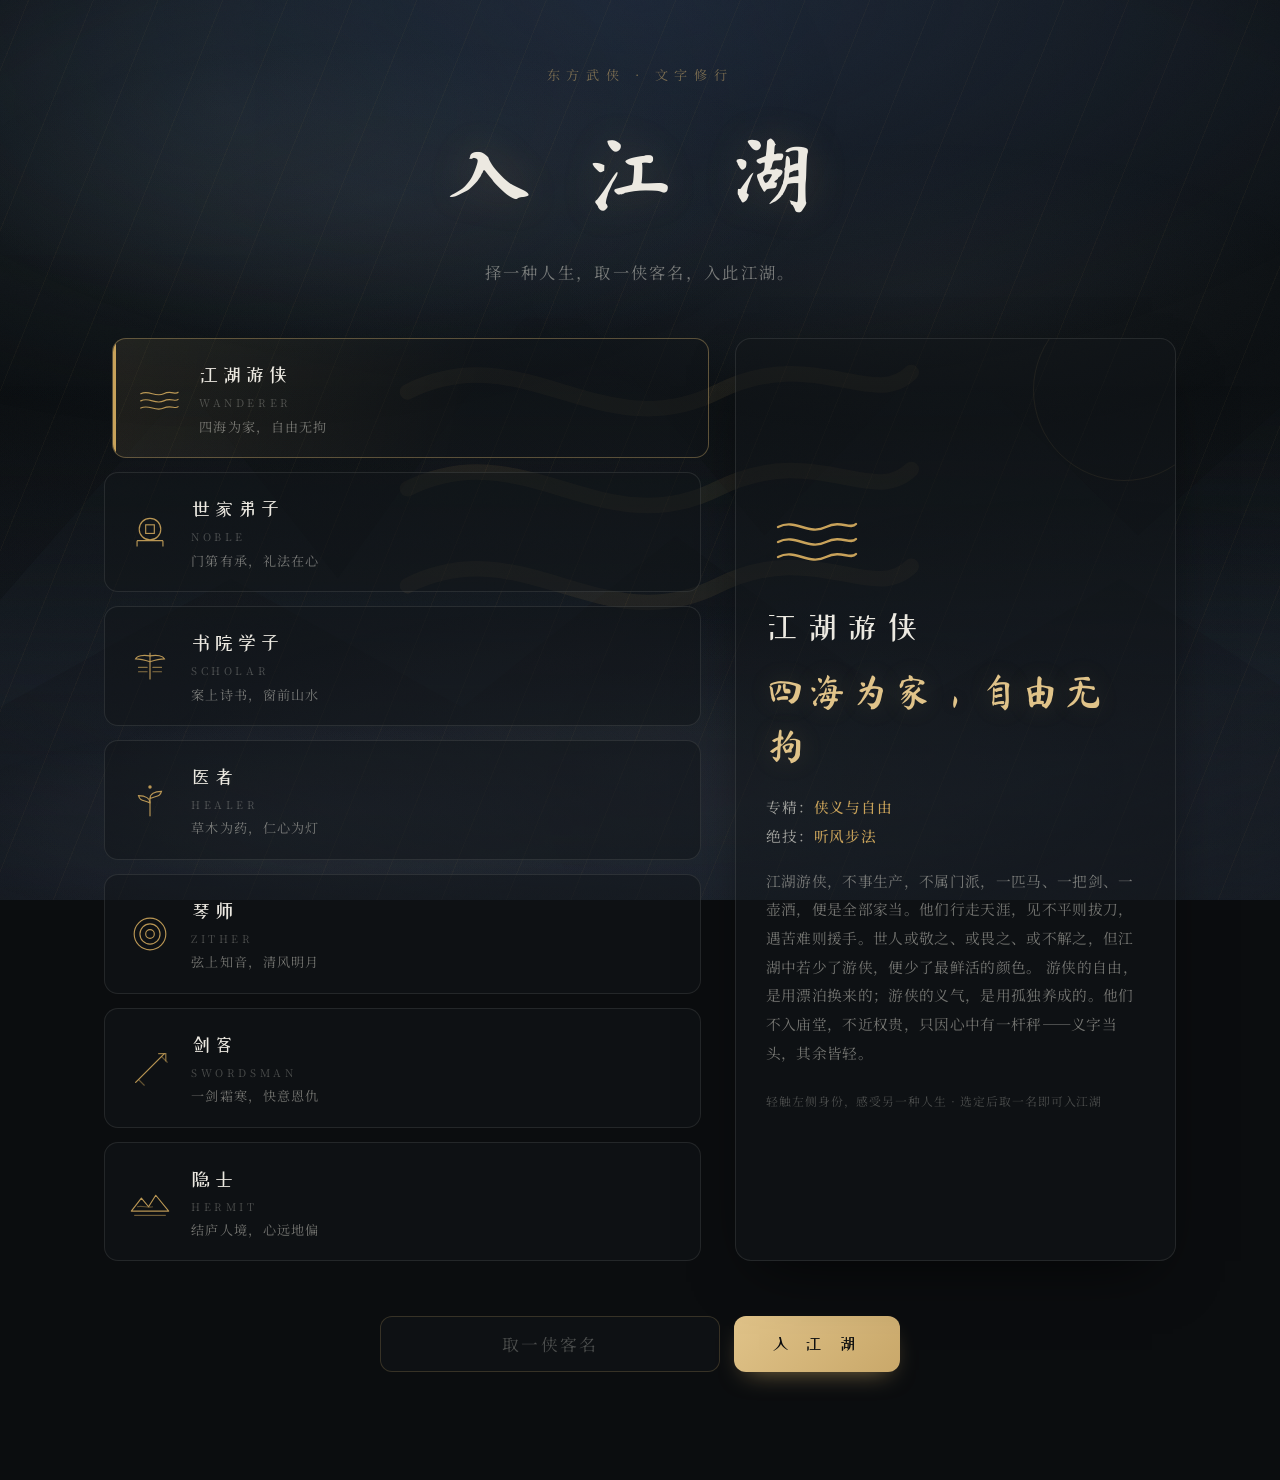
==== commit ade8010a: "refactor: v5 design system + asset library" ====
--- a/index.html
+++ b/index.html
@@ -8,7 +8,7 @@
   <link rel="preconnect" href="https://fonts.googleapis.com">
   <link rel="preconnect" href="https://fonts.gstatic.com" crossorigin>
   <link href="https://fonts.googleapis.com/css2?family=Noto+Serif+SC:wght@400;500;700;900&family=Ma+Shan+Zheng&family=ZCOOL+XiaoWei&display=swap" rel="stylesheet">
-  <link rel="stylesheet" href="css/style.css?v=4">
+  <link rel="stylesheet" href="css/style.css?v=5">
 </head>
 <body data-identity="youxia" data-time="清晨" data-weather="mist">
 
@@ -210,10 +210,10 @@
   <!-- Toast -->
   <div class="toast" id="toast"></div>
 
-  <script src="js/images.js?v=4"></script>
-  <script src="js/data.js?v=4"></script>
-  <script src="js/data-relations.js?v=4"></script>
-  <script src="js/data-identity-cultivation.js?v=4"></script>
-  <script src="js/app.js?v=4"></script>
+  <script src="js/images.js?v=5"></script>
+  <script src="js/data.js?v=5"></script>
+  <script src="js/data-relations.js?v=5"></script>
+  <script src="js/data-identity-cultivation.js?v=5"></script>
+  <script src="js/app.js?v=5"></script>
 </body>
 </html>
--- a/css/style.css
+++ b/css/style.css
@@ -1,338 +1,489 @@
 /* ============================================================
-   江湖 · 侠客修行 — 东方武侠电影感视觉系统
-   墨黑 / 深青 / 暗蓝 / 深灰绿 为基，旧金 / 铜金 / 月白 为饰
-   半透明深色玻璃 · 细金线 · 低透明水墨纹理 · 克制光效
+   江湖 · 侠客修行 — 统一视觉设计系统
+   东方古风 × 简约大气 × 微微 3D × 沉浸式文字修行
+   现代高级 UI 骨架 + 克制东方材质（宣纸 / 墨迹 / 细线山水 / 云纹 / 竹影 / 窗棂）
    ============================================================ */
 
 :root{
-  /* 基础色 */
-  --ink-black:#0b0f0e;
-  --deep-teal:#101a18;
-  --deep-blue:#0e1620;
-  --deep-grey-green:#16201c;
-  --ink:#e9e4d6;            /* 月白（正文） */
-  --ink-soft:rgba(233,228,214,.62);
-  --ink-faint:rgba(233,228,214,.38);
-  --gold:#b08d57;           /* 旧金 */
-  --gold-bright:#c9a227;    /* 铜金 */
-  --moon:#dfe3e0;
-  --jade:#6f9f8f;
-
-  /* 玻璃 UI */
-  --glass:rgba(12,18,16,.52);
-  --glass-2:rgba(10,15,14,.66);
-  --hairline:rgba(176,141,87,.30);
-  --hairline-soft:rgba(176,141,87,.16);
-
-  /* 字体 */
-  --font-body:"Noto Serif SC","Songti SC","Source Han Serif SC",serif;
-  --font-cal:"Ma Shan Zheng","Noto Serif SC",cursive;        /* 书法感：箴言 / 大标题 */
-  --font-disp:"ZCOOL XiaoWei","Noto Serif SC",serif;         /* 清雅展示：身份名 / 章节 */
-
-  /* 当前身份主题（默认游侠，JS 切换 body[data-identity] 覆盖） */
+  /* 基础墨色 */
+  --ink-0:#0b0d0f;        /* 最深背景 */
+  --ink-1:#111518;
+  --ink-2:#171c20;
+  --ink-3:#1e242a;
+  /* 文字 / 雾白 */
+  --fog:#ece9e1;
+  --fog-soft:rgba(236,233,225,.66);
+  --ink-soft:rgba(220,217,208,.50);
+  --ink-faint:rgba(220,217,208,.30);
+  /* 低饱和东方色 */
+  --jade:#6f8f86;
+  --blue:#5d7689;
+  --brown:#8a7a64;
+  --gold:#c9a86a;         /* 温润金（唯一强调色） */
+  --gold-bright:#e0c389;
+  --gold-soft:rgba(201,168,106,.55);
+  --gold-faint:rgba(201,168,106,.20);
+  /* 线条 */
+  --hairline:rgba(201,168,106,.22);
+  --hairline-soft:rgba(236,233,225,.10);
+  --hairline-strong:rgba(201,168,106,.40);
+  /* 玻璃 / 深度 */
+  --glass:rgba(18,22,26,.52);
+  --glass-2:rgba(14,18,22,.46);
+  --glass-edge:rgba(236,233,225,.08);
+  --shadow-deep:0 24px 60px -24px rgba(0,0,0,.72);
+  --shadow-soft:0 10px 30px -16px rgba(0,0,0,.6);
+  /* 缓动（东方气韵，缓入缓出 + 微惯性） */
+  --ease:cubic-bezier(.22,.61,.36,1);
+  --ease-soft:cubic-bezier(.4,.14,.3,1);
+  /* 当前身份强调色（由 JS 按身份覆盖） */
   --id-accent:#c8a25a;
-  --id-accent-2:#3a5a55;
-  --id-glow:rgba(200,162,90,.22);
-  --id-grade:linear-gradient(180deg,rgba(20,30,28,.10),rgba(8,12,11,.55));
+  --id-accent-soft:rgba(200,162,90,.5);
 }
 
-/* 七身份主题 */
-body[data-identity="youxia"]{--id-accent:#c8a25a;--id-accent-2:#3f6a64;--id-glow:rgba(200,162,90,.22);}
-body[data-identity="shijia"]{--id-accent:#c19a5b;--id-accent-2:#7a2f28;--id-glow:rgba(193,154,91,.20);}
-body[data-identity="shuyuan"]{--id-accent:#7fb0a6;--id-accent-2:#4a6fa5;--id-glow:rgba(127,176,166,.20);}
-body[data-identity="yizhe"]{--id-accent:#7bb083;--id-accent-2:#5a7d52;--id-glow:rgba(123,176,131,.20);}
-body[data-identity="qinshi"]{--id-accent:#cfd6e6;--id-accent-2:#9a86c4;--id-glow:rgba(207,214,230,.20);}
-body[data-identity="jianke"]{--id-accent:#cdd6e0;--id-accent-2:#27406a;--id-glow:rgba(205,214,224,.18);}
-body[data-identity="yinshi"]{--id-accent:#9bb89a;--id-accent-2:#6f8f73;--id-glow:rgba(155,184,154,.18);}
-
-*{box-sizing:border-box;-webkit-tap-highlight-color:transparent;}
-html,body{margin:0;padding:0;height:100%;}
+/* ---------- 基础 ---------- */
+*{ box-sizing:border-box; margin:0; padding:0; }
+html,body{ height:100%; }
 body{
-  font-family:var(--font-body);
-  color:var(--ink);
-  background:var(--ink-black);
+  font-family:'Noto Serif SC', serif;
+  color:var(--fog);
+  background:var(--ink-0);
   overflow-x:hidden;
+  -webkit-font-smoothing:antialiased;
+  text-rendering:optimizeLegibility;
+  letter-spacing:.02em;
   line-height:1.85;
-  letter-spacing:.02em;
-  -webkit-font-smoothing:antialiased;
 }
-
-/* ============ 2.5D 分层场景舞台 ============ */
-#bgStage{position:fixed;inset:0;z-index:0;overflow:hidden;background:#070a09;perspective:1200px;}
-.bg-layer{position:absolute;inset:-6%;will-change:transform;transition:background-image .9s ease, opacity .9s ease;}
-#bgImage{
-  background-size:cover;background-position:center 38%;
-  filter:saturate(1.02) contrast(1.04) brightness(.82);
-  transform:scale(1.06);
-  box-shadow:inset 0 0 240px 80px rgba(0,0,0,.7);
-}
+::selection{ background:var(--gold-soft); color:#fff; }
+button{ font-family:inherit; cursor:pointer; color:inherit; border:none; background:none; }
+input,textarea{ font-family:inherit; }
+a{ color:var(--gold); }
+
+/* 细线山水 SVG（远山，注入 #bgFar 背景） */
+.bg-layer{ position:fixed; inset:0; pointer-events:none; will-change:transform; }
+
+/* ---------- 氛围舞台 ---------- */
+#bgStage{ position:fixed; inset:0; z-index:0; overflow:hidden;
+  background:
+    radial-gradient(140% 100% at 50% -10%, #1a2128 0%, #0d1114 55%, #080a0c 100%); }
+#bgFar{
+  background-image:url("data:image/svg+xml;utf8,<svg xmlns='http://www.w3.org/2000/svg' viewBox='0 0 1440 420' preserveAspectRatio='none'><path d='M0 420 L0 280 L210 180 L380 270 L620 130 L860 250 L1060 160 L1280 250 L1440 190 L1440 420 Z' fill='%231a2228'/><path d='M0 420 L0 330 L260 270 L520 330 L760 250 L1020 330 L1260 270 L1440 320 L1440 420 Z' fill='%2312161a'/></svg>");
+  background-repeat:no-repeat; background-position:bottom center; background-size:cover;
+  opacity:.6; filter:blur(.5px);
+  -webkit-mask-image:linear-gradient(180deg, transparent 35%, #000 100%);
+          mask-image:linear-gradient(180deg, transparent 35%, #000 100%); }
+#bgMid{
+  background:
+    radial-gradient(80% 60% at 18% 12%, rgba(40,52,58,.45), transparent 60%),
+    radial-gradient(70% 55% at 84% 88%, rgba(28,36,42,.40), transparent 60%);
+  opacity:.9; }
 #bgCloud{
   background:
-    radial-gradient(120% 60% at 50% -10%, rgba(220,228,228,.10), transparent 60%),
-    radial-gradient(80% 40% at 80% 20%, rgba(200,210,210,.06), transparent 70%);
-  mix-blend-mode:screen;opacity:.8;animation:drift 60s linear infinite alternate;
+    radial-gradient(50% 26% at 30% 22%, rgba(220,225,230,.05), transparent 70%),
+    radial-gradient(46% 24% at 72% 32%, rgba(220,225,230,.04), transparent 70%);
+  animation:cloudDrift 46s var(--ease) infinite alternate; }
+#bgGrade{ transition:background 1.4s var(--ease-soft); }
+#bgVignette{
+  background:radial-gradient(120% 95% at 50% 42%, transparent 52%, rgba(0,0,0,.55) 100%);
+  mix-blend-mode:multiply; }
+#bgMist{
+  background:
+    radial-gradient(60% 30% at 50% 86%, rgba(220,225,230,.06), transparent 70%),
+    radial-gradient(40% 18% at 20% 92%, rgba(220,225,230,.05), transparent 70%);
+  animation:mistDrift 30s var(--ease) infinite alternate;
+  opacity:.8; }
+#bgGrain{
+  opacity:.05; mix-blend-mode:overlay;
+  background-image:url("data:image/svg+xml;utf8,<svg xmlns='http://www.w3.org/2000/svg' width='120' height='120'><filter id='n'><feTurbulence type='fractalNoise' baseFrequency='0.9' numOctaves='2'/></filter><rect width='100%25' height='100%25' filter='url(%23n)' opacity='0.5'/></svg>"); }
+#particleLayer{ position:fixed; inset:0; z-index:0; pointer-events:none; overflow:hidden; }
+
+/* 粒子 */
+.particle{ position:absolute; top:-8%; pointer-events:none; opacity:0; }
+.particle-rain{ width:1px; height:64px; background:linear-gradient(transparent, rgba(200,220,230,.5)); animation:rainFall linear infinite; }
+.particle-snow{ width:5px; height:5px; border-radius:50%; background:rgba(236,240,245,.7); box-shadow:0 0 6px rgba(236,240,245,.4); animation:snowFall linear infinite; }
+.particle-petal{ width:9px; height:9px; border-radius:60% 0 60% 0; background:rgba(196,140,150,.7); animation:petalFall linear infinite; }
+.particle-leaf{ width:11px; height:7px; border-radius:0 80% 0 80%; background:rgba(176,128,72,.7); animation:petalFall linear infinite; }
+.particle-firefly{ width:4px; height:4px; border-radius:50%; background:rgba(220,200,140,.9); box-shadow:0 0 10px 2px rgba(220,200,140,.55); animation:firefly linear infinite; }
+
+/* ---------- 身份抽象光晕（仅在身份选择时显示） ---------- */
+#identityAura{ position:fixed; inset:0; z-index:1; pointer-events:none; opacity:0;
+  transition:opacity 1.1s var(--ease-soft); }
+body.aura-on #identityAura{ opacity:1; }
+.aura-mark{ position:absolute; inset:0; display:grid; place-items:center; }
+.aura-mark svg{ width:min(72vw,620px); height:auto; opacity:.085; color:var(--id-accent); }
+.aura-mark svg [stroke]{ stroke:currentColor; }
+
+/* 七身份差异化抽象反馈（背景层语言） */
+body[data-identity="youxia"]   #identityAura{ background:repeating-linear-gradient(112deg, transparent 0 26px, rgba(200,162,90,.045) 26px 27px, transparent 27px 60px); animation:windFlow 9s linear infinite; }
+body[data-identity="shijia"]   #identityAura{ background:radial-gradient(38% 38% at 50% 46%, rgba(191,138,94,.16), transparent 70%); animation:jadePulse 6s var(--ease) infinite; }
+body[data-identity="shuyuan"]  #identityAura{ background:
+    repeating-linear-gradient(0deg, transparent 0 33px, rgba(127,168,156,.05) 33px 34px, transparent 34px 68px),
+    repeating-linear-gradient(90deg, transparent 0 33px, rgba(127,168,156,.04) 33px 34px, transparent 34px 68px); animation:inkBreathe 8s ease-in-out infinite; }
+body[data-identity="yizhe"]    #identityAura{ background:
+    radial-gradient(3px 3px at 22% 38%, rgba(127,174,135,.5), transparent 60%),
+    radial-gradient(3px 3px at 64% 30%, rgba(127,174,135,.4), transparent 60%),
+    radial-gradient(3px 3px at 78% 64%, rgba(127,174,135,.45), transparent 60%),
+    radial-gradient(3px 3px at 36% 72%, rgba(127,174,135,.4), transparent 60%); animation:dotBreathe 5.5s ease-in-out infinite; }
+body[data-identity="qinshi"]   #identityAura{ background:
+    radial-gradient(circle at 50% 50%, transparent 0, rgba(185,196,216,.10) 18%, transparent 19%),
+    radial-gradient(circle at 50% 50%, transparent 0, rgba(185,196,216,.08) 34%, transparent 35%),
+    radial-gradient(circle at 50% 50%, transparent 0, rgba(185,196,216,.06) 50%, transparent 51%); animation:rippleOut 7s ease-out infinite; }
+body[data-identity="jianke"]   #identityAura{ background:linear-gradient(118deg, transparent 44%, rgba(195,204,214,.22) 49%, rgba(255,255,255,.5) 50%, rgba(195,204,214,.22) 51%, transparent 56%); animation:sharpSweep 5.5s var(--ease) infinite; }
+body[data-identity="yinshi"]   #identityAura{ background:linear-gradient(180deg, transparent 40%, rgba(155,179,154,.10) 70%, transparent 92%); animation:mistMove 12s ease-in-out infinite; }
+
+/* ---------- 个人页沉浸式身份图（仅 personal 视图） ---------- */
+#personaBg{ position:fixed; inset:0; z-index:1; pointer-events:none; opacity:0;
+  background-size:cover; background-position:center; transform:scale(1.06);
+  transition:opacity 1.1s var(--ease-soft), transform 8s var(--ease); }
+body.view-personal #personaBg{ opacity:.42; transform:scale(1.0); }
+#personaBg::before{ content:""; position:absolute; inset:0;
+  background:
+    radial-gradient(120% 90% at 50% 30%, transparent 30%, rgba(8,10,12,.78) 100%),
+    linear-gradient(180deg, rgba(10,12,14,.55), rgba(8,10,12,.85)); }
+#personaBg::after{ content:""; position:absolute; inset:0;
+  box-shadow:inset 0 0 220px 60px rgba(0,0,0,.6); }
+
+/* ---------- 入江湖仪式感遮罩 ---------- */
+#ritualOverlay{ position:fixed; inset:0; z-index:40; display:grid; place-items:center;
+  background:radial-gradient(120% 120% at 50% 50%, rgba(10,12,14,.2), rgba(6,8,10,.92));
+  opacity:0; visibility:hidden; transition:opacity .5s var(--ease), visibility .5s; }
+#ritualOverlay.show{ opacity:1; visibility:visible; }
+.ritual-inner{ position:relative; text-align:center; transform:scale(.96); transition:transform 1s var(--ease); }
+#ritualOverlay.show .ritual-inner{ transform:scale(1); }
+.ritual-name{ font-family:'Ma Shan Zheng', cursive; font-size:clamp(3.4rem,11vw,7rem);
+  color:var(--fog); text-shadow:0 0 30px rgba(201,168,106,.35); letter-spacing:.16em;
+  opacity:0; transform:translateY(14px); animation:ritualRise 1s var(--ease) .15s forwards; }
+.ritual-motto{ margin-top:.6rem; font-family:'ZCOOL XiaoWei', serif; font-size:clamp(1.1rem,3.4vw,1.7rem);
+  color:var(--gold-bright); letter-spacing:.32em; opacity:0; animation:ritualRise 1s var(--ease) .5s forwards; }
+.ritual-ring{ position:absolute; left:50%; top:50%; width:10px; height:10px; border:1px solid var(--gold-soft);
+  border-radius:50%; transform:translate(-50%,-50%); animation:ritualRing 1.2s var(--ease) forwards; }
+
+/* ---------- 点击反馈层 ---------- */
+#rippleLayer{ position:fixed; inset:0; z-index:60; pointer-events:none; overflow:hidden; }
+.fx-ripple{ position:absolute; border-radius:50%; transform:translate(-50%,-50%) scale(0);
+  background:radial-gradient(circle, rgba(201,168,106,.35), rgba(201,168,106,0) 70%);
+  animation:rippleOut2 .7s var(--ease) forwards; }
+.fx-ink{ position:absolute; width:8px; height:8px; border-radius:50%; transform:translate(-50%,-50%) scale(0);
+  background:radial-gradient(circle, rgba(20,22,24,.5), rgba(20,22,24,0) 70%);
+  animation:rippleOut2 .8s var(--ease) forwards; }
+
+/* ---------- 载入淡入 ---------- */
+#enterVeil{ position:fixed; inset:0; z-index:80; background:var(--ink-0);
+  transition:opacity .9s var(--ease), visibility .9s; }
+#enterVeil.gone{ opacity:0; visibility:hidden; }
+
+/* ---------- 视图容器 ---------- */
+#app{ position:relative; z-index:2; min-height:100vh; }
+.view{ display:none; opacity:0; }
+.view.active{ display:block; animation:viewIn .9s var(--ease) forwards; }
+
+/* ============================================================
+   入江湖 · 身份选择
+   ============================================================ */
+.enter-wrap{ max-width:1120px; margin:0 auto; padding:7vh 24px 12vh; }
+.enter-head{ text-align:center; margin-bottom:3.2rem; }
+.enter-kicker{ font-size:.82rem; letter-spacing:.5em; color:var(--gold-soft); text-transform:uppercase; }
+.enter-title{ font-family:'Ma Shan Zheng', cursive; font-size:clamp(3rem,9vw,5.4rem); font-weight:400;
+  letter-spacing:.22em; margin:.4rem 0 .2rem; color:var(--fog);
+  text-shadow:0 0 40px rgba(201,168,106,.22); }
+.enter-sub{ color:var(--ink-soft); font-size:1.02rem; letter-spacing:.14em; }
+
+.enter-grid{ display:grid; grid-template-columns:1.15fr .85fr; gap:34px; align-items:stretch; }
+@media(max-width:860px){ .enter-grid{ grid-template-columns:1fr; } }
+
+.identity-tokens{ display:flex; flex-direction:column; gap:14px; }
+.id-token{ position:relative; display:flex; align-items:center; gap:18px; padding:18px 22px;
+  background:var(--glass); border:1px solid var(--hairline-soft); border-radius:14px;
+  backdrop-filter:blur(8px); -webkit-backdrop-filter:blur(8px);
+  transition:transform .5s var(--ease), border-color .5s var(--ease), background .5s var(--ease), box-shadow .5s var(--ease);
+  overflow:hidden; }
+.id-token::before{ content:""; position:absolute; left:0; top:0; bottom:0; width:3px;
+  background:var(--id-accent); opacity:0; transform:scaleY(.2); transform-origin:top;
+  transition:opacity .5s var(--ease), transform .6s var(--ease); }
+.id-token:hover{ transform:translateX(6px) translateY(-2px); border-color:var(--hairline-strong);
+  box-shadow:var(--shadow-soft); }
+.id-token:hover::before{ opacity:.9; transform:scaleY(1); }
+.id-token.active{ background:linear-gradient(100deg, rgba(201,168,106,.10), var(--glass) 60%);
+  border-color:var(--hairline-strong); transform:translateX(8px); }
+.id-token.active::before{ opacity:1; transform:scaleY(1); }
+.id-token-mark{ width:46px; height:46px; flex:0 0 46px; color:var(--id-accent); opacity:.92;
+  transition:transform .6s var(--ease); }
+.id-token:hover .id-token-mark{ transform:scale(1.08) rotate(-2deg); }
+.id-token-mark svg{ width:100%; height:100%; }
+.id-token-body{ flex:1; min-width:0; }
+.id-token-name{ font-family:'ZCOOL XiaoWei', serif; font-size:1.22rem; letter-spacing:.16em; color:var(--fog); }
+.id-token-en{ font-size:.66rem; letter-spacing:.34em; color:var(--ink-faint); text-transform:uppercase; }
+.id-token-motto{ font-size:.82rem; color:var(--ink-soft); letter-spacing:.1em; margin-top:2px; }
+
+/* 右侧详情（箴言为核心视觉） */
+.identity-detail{ position:relative; padding:34px 30px; border-radius:16px;
+  background:var(--glass); border:1px solid var(--hairline-soft);
+  backdrop-filter:blur(10px); -webkit-backdrop-filter:blur(10px);
+  box-shadow:var(--shadow-deep); display:flex; flex-direction:column; justify-content:center;
+  overflow:hidden; }
+.identity-detail::after{ content:""; position:absolute; right:-40px; top:-40px; width:180px; height:180px;
+  border:1px solid var(--hairline); border-radius:50%; opacity:.4; }
+.id-detail-mark{ width:96px; height:96px; color:var(--id-accent); margin-bottom:14px;
+  transition:opacity .6s var(--ease); }
+.id-detail-mark svg{ width:100%; height:100%; }
+.id-detail-name{ font-family:'ZCOOL XiaoWei', serif; font-size:2rem; letter-spacing:.22em; color:var(--fog); }
+.id-detail-motto{ font-family:'Ma Shan Zheng', cursive; font-size:clamp(1.6rem,4.4vw,2.4rem);
+  letter-spacing:.12em; color:var(--gold-bright); margin:.5rem 0 1.2rem; line-height:1.4;
+  text-shadow:0 0 26px rgba(201,168,106,.18); }
+.id-detail-meta{ font-size:.92rem; color:var(--fog-soft); letter-spacing:.06em; line-height:2; }
+.id-detail-meta b{ color:var(--id-accent); font-weight:500; }
+.id-detail-desc{ margin-top:1rem; font-size:.92rem; color:var(--ink-soft); line-height:1.95; }
+.id-detail-hint{ margin-top:1.4rem; font-size:.74rem; color:var(--ink-faint); letter-spacing:.08em; }
+
+/* 取名 */
+.enter-name{ display:flex; gap:14px; justify-content:center; margin-top:3.4rem; flex-wrap:wrap; }
+.auth-input{ width:min(340px,80vw); padding:15px 20px; text-align:center; letter-spacing:.18em;
+  background:var(--glass); border:1px solid var(--hairline); border-radius:12px; color:var(--fog);
+  font-size:1.05rem; transition:border-color .5s var(--ease), box-shadow .5s var(--ease), background .5s var(--ease); }
+.auth-input::placeholder{ color:var(--ink-faint); letter-spacing:.14em; }
+.auth-input:focus{ outline:none; border-color:var(--hairline-strong); box-shadow:0 0 0 3px rgba(201,168,106,.12); background:var(--glass-2); }
+.btn-enter{ padding:15px 38px; border-radius:12px; letter-spacing:.36em; font-family:'ZCOOL XiaoWei',serif;
+  font-size:1.05rem; color:var(--ink-0); background:linear-gradient(135deg,var(--gold-bright),var(--gold));
+  box-shadow:0 10px 26px -12px rgba(201,168,106,.7); transition:transform .5s var(--ease), box-shadow .5s var(--ease), filter .5s var(--ease); }
+.btn-enter:hover{ transform:translateY(-3px); filter:brightness(1.06); box-shadow:0 16px 34px -12px rgba(201,168,106,.8); }
+
+/* ============================================================
+   江湖首页
+   ============================================================ */
+.home-hero{ max-width:760px; margin:0 auto; padding:9vh 24px 4vh; text-align:center; }
+.home-time{ font-size:.82rem; letter-spacing:.4em; color:var(--gold-soft); }
+.home-identity-name{ font-family:'ZCOOL XiaoWei',serif; font-size:1.5rem; letter-spacing:.3em; color:var(--fog); margin-top:.8rem; }
+.home-char{ font-size:.9rem; color:var(--ink-soft); letter-spacing:.18em; margin-top:.3rem; }
+.home-greeting{ font-size:1.08rem; color:var(--fog-soft); line-height:2; margin:1.6rem auto 2.2rem; max-width:520px; }
+.home-cultivate{ display:inline-block; padding:17px 46px; border-radius:14px; letter-spacing:.4em;
+  font-family:'ZCOOL XiaoWei',serif; font-size:1.15rem; color:var(--ink-0);
+  background:linear-gradient(135deg,var(--gold-bright),var(--gold)); position:relative; overflow:hidden;
+  box-shadow:0 14px 34px -14px rgba(201,168,106,.7); transition:transform .5s var(--ease), box-shadow .5s var(--ease); }
+.home-cultivate:hover{ transform:translateY(-3px); box-shadow:0 20px 44px -14px rgba(201,168,106,.85); }
+.home-cultivate.done{ background:linear-gradient(135deg,#3a434a,#2a3138); color:var(--ink-soft); box-shadow:none; letter-spacing:.2em; }
+
+.home-mini-stats{ display:flex; justify-content:center; gap:26px; flex-wrap:wrap; margin-top:2.6rem; }
+.stat-mini{ text-align:center; min-width:54px; }
+.stat-mini-label{ font-size:.74rem; color:var(--ink-soft); letter-spacing:.16em; }
+.stat-mini-value{ font-family:'ZCOOL XiaoWei',serif; font-size:1.5rem; color:var(--gold-bright); }
+
+.home-switch{ max-width:820px; margin:3rem auto 10vh; padding:0 24px; }
+.switch-title{ text-align:center; color:var(--ink-soft); letter-spacing:.3em; font-size:.86rem; margin-bottom:1.6rem; }
+.identity-switcher{ display:grid; grid-template-columns:repeat(7,1fr); gap:10px; }
+@media(max-width:760px){ .identity-switcher{ grid-template-columns:repeat(3,1fr); } }
+.identity-card-mini{ padding:16px 8px; text-align:center; border-radius:12px; cursor:pointer;
+  background:var(--glass); border:1px solid var(--hairline-soft); backdrop-filter:blur(6px);
+  transition:transform .5s var(--ease), border-color .5s var(--ease), box-shadow .5s var(--ease), background .5s var(--ease); }
+.identity-card-mini:hover{ transform:translateY(-4px); border-color:var(--hairline-strong); box-shadow:var(--shadow-soft); }
+.identity-card-mini.active{ border-color:var(--hairline-strong); background:linear-gradient(160deg, rgba(201,168,106,.12), var(--glass)); }
+.identity-mini-icon{ font-size:1.5rem; color:var(--id-accent); }
+.identity-mini-name{ font-size:.82rem; letter-spacing:.1em; color:var(--fog-soft); margin-top:6px; }
+.identity-mini-badge,.identity-mini-current{ font-size:.62rem; letter-spacing:.12em; color:var(--ink-faint); margin-top:4px; }
+.identity-mini-current{ color:var(--gold); }
+
+/* ============================================================
+   通用面板（我的侠客 / 个人 / 藏书阁）
+   ============================================================ */
+.panel{ max-width:880px; margin:0 auto; padding:8vh 22px 12vh; }
+.knight-header,.profile-header,.library-header{ text-align:center; margin-bottom:2.4rem; }
+.view-title{ font-family:'Ma Shan Zheng',cursive; font-size:clamp(2rem,6vw,3rem); font-weight:400;
+  letter-spacing:.18em; color:var(--fog); text-shadow:0 0 30px rgba(201,168,106,.2); }
+.profile-header p,.library-header p{ color:var(--ink-soft); font-size:.92rem; letter-spacing:.1em; margin-top:.5rem; }
+
+.stats-panel{ position:relative; padding:24px 26px; border-radius:16px; margin-bottom:1.4rem;
+  background:var(--glass); border:1px solid var(--hairline-soft); backdrop-filter:blur(9px);
+  box-shadow:var(--shadow-soft); }
+/* 悬浮古籍页质感 */
+.stats-panel::before{ content:""; position:absolute; inset:0; border-radius:16px; pointer-events:none;
+  background:linear-gradient(180deg, rgba(236,233,225,.04), transparent 40%); }
+.stats-panel-title{ font-family:'ZCOOL XiaoWei',serif; font-size:1.04rem; letter-spacing:.24em; color:var(--gold);
+  margin-bottom:1.1rem; position:relative; }
+.stats-panel-title::after{ content:""; display:block; width:40px; height:1px; background:var(--hairline); margin-top:8px; }
+
+.stats-row{ display:grid; grid-template-columns:80px 1fr 46px; align-items:center; gap:14px; margin:12px 0; }
+.stat-label{ font-size:.92rem; color:var(--fog-soft); letter-spacing:.1em; }
+.stat-bar-container{ height:7px; border-radius:6px; background:rgba(236,233,225,.08); overflow:hidden; }
+.stat-bar-fill{ height:100%; border-radius:6px; background:linear-gradient(90deg,var(--id-accent),var(--gold-bright));
+  box-shadow:0 0 10px rgba(201,168,106,.4); transition:width 1s var(--ease); }
+.stat-value{ text-align:right; font-family:'ZCOOL XiaoWei',serif; color:var(--gold-bright); }
+
+.history-panel{ margin-top:1.4rem; }
+.history-item{ padding:16px 18px; margin-bottom:12px; border-radius:12px; border:1px solid var(--hairline-soft);
+  background:rgba(14,18,22,.4); border-left:2px solid var(--id-accent); transition:transform .5s var(--ease), border-color .5s var(--ease); }
+.history-item:hover{ transform:translateX(4px); border-left-color:var(--gold-bright); }
+.history-date{ font-size:.74rem; color:var(--ink-faint); letter-spacing:.08em; }
+.history-growth{ margin-top:8px; display:flex; flex-wrap:wrap; gap:8px; }
+.growth-tag{ font-size:.74rem; padding:3px 9px; border-radius:20px; letter-spacing:.06em;
+  background:rgba(201,168,106,.12); color:var(--gold-bright); border:1px solid var(--hairline); }
+.growth-tag.negative{ background:rgba(150,90,90,.14); color:#d8a0a0; border-color:rgba(150,90,90,.3); }
+.history-empty{ text-align:center; color:var(--ink-soft); padding:2rem; letter-spacing:.1em; line-height:2; }
+
+/* 身份体验进度 */
+.identity-progress-title{ font-size:.92rem; color:var(--fog-soft); letter-spacing:.12em; margin-bottom:.8rem; }
+.identity-progress-bar{ height:6px; border-radius:6px; background:rgba(236,233,225,.08); overflow:hidden; }
+.identity-progress-fill{ height:100%; background:linear-gradient(90deg,var(--id-accent),var(--gold-bright)); transition:width 1s var(--ease); }
+.identity-progress-list{ display:flex; flex-wrap:wrap; gap:8px; margin-top:.9rem; }
+.identity-progress-tag{ font-size:.76rem; padding:5px 11px; border-radius:20px; letter-spacing:.08em;
+  background:rgba(14,18,22,.5); border:1px solid var(--hairline-soft); color:var(--ink-soft); }
+.identity-progress-tag.experienced{ border-color:var(--hairline); color:var(--fog-soft); }
+.identity-progress-tag.current{ background:rgba(201,168,106,.15); color:var(--gold-bright); border-color:var(--hairline-strong); }
+
+/* 自创人设 */
+.persona-card{ display:flex; align-items:flex-start; gap:14px; }
+.persona-body{ flex:1; }
+.persona-name{ font-family:'ZCOOL XiaoWei',serif; font-size:1.2rem; letter-spacing:.14em; color:var(--fog); }
+.contact-relation{ font-size:.7rem; color:var(--ink-faint); margin-left:8px; letter-spacing:.1em; }
+.persona-desc{ font-size:.9rem; color:var(--ink-soft); line-height:1.9; margin-top:6px; }
+
+/* ============================================================
+   今日修行（文字载体 + 细线插图 + 微光时段）
+   ============================================================ */
+.cult-header{ text-align:center; padding:8vh 22px 1.5rem; }
+.cult-date{ font-size:.8rem; letter-spacing:.3em; color:var(--ink-soft); }
+.cult-title{ font-family:'Ma Shan Zheng',cursive; font-size:clamp(2.2rem,7vw,3.4rem); font-weight:400;
+  letter-spacing:.2em; color:var(--fog); text-shadow:0 0 32px rgba(201,168,106,.2); margin:.3rem 0; }
+.cult-identity{ font-size:.86rem; letter-spacing:.2em; color:var(--gold-soft); }
+
+/* 文字载体：悬浮古籍页 */
+.carrier{ max-width:680px; margin:0 auto; padding:0 22px 12vh; }
+.cultivation-section{ position:relative; margin:2.2rem 0; padding:30px 32px 26px; border-radius:18px;
+  background:linear-gradient(180deg, rgba(22,26,30,.62), rgba(14,18,22,.5));
+  border:1px solid var(--hairline-soft); backdrop-filter:blur(10px); -webkit-backdrop-filter:blur(10px);
+  box-shadow:var(--shadow-deep); overflow:hidden;
+  animation:sectionReveal 1s var(--ease) both; }
+.cultivation-section::before{ content:""; position:absolute; left:24px; top:24px; width:30px; height:30px;
+  border-top:1px solid var(--hairline); border-left:1px solid var(--hairline); opacity:.7; }
+.cultivation-section::after{ content:""; position:absolute; right:24px; bottom:24px; width:30px; height:30px;
+  border-bottom:1px solid var(--hairline); border-right:1px solid var(--hairline); opacity:.7; }
+/* 段首细线插图 */
+.seg-art{ width:100%; max-width:300px; height:84px; margin:0 auto 18px; display:block; color:var(--id-accent); opacity:.85; }
+.seg-art svg{ width:100%; height:100%; }
+
+.section-label{ display:inline-block; font-size:.78rem; letter-spacing:.3em; color:var(--gold);
+  padding:5px 14px; border:1px solid var(--hairline); border-radius:20px; margin-bottom:14px; }
+.section-label.seg-dusk{ color:#d8b98a; }
+.section-label.seg-night{ color:#9fb0c4; }
+.section-title{ font-family:'ZCOOL XiaoWei',serif; font-size:1.5rem; letter-spacing:.12em; color:var(--fog); line-height:1.5; margin-bottom:14px; }
+.section-desc,.wisdom-text,.event-narrative{ font-size:1rem; color:var(--fog-soft); line-height:2.05; }
+.section-desc{ margin-bottom:16px; }
+.section-effects{ display:flex; flex-wrap:wrap; gap:8px; margin-top:14px; }
+.effect-tag{ font-size:.76rem; padding:4px 11px; border-radius:20px; letter-spacing:.06em;
+  background:rgba(201,168,106,.12); color:var(--gold-bright); border:1px solid var(--hairline); }
+.effect-tag.negative{ background:rgba(150,90,90,.14); color:#d8a0a0; }
+
+/* 悟道 */
+.wisdom-block{ margin:6px 0 14px; }
+.wisdom-original{ font-family:'ZCOOL XiaoWei',serif; font-size:1.18rem; line-height:1.9; color:var(--fog);
+  letter-spacing:.06em; border-left:2px solid var(--id-accent); padding-left:16px; margin-bottom:14px; }
+.wisdom-section-label{ font-size:.76rem; letter-spacing:.24em; color:var(--gold-soft); margin:14px 0 6px; }
+.wisdom-master-quote{ font-style:italic; color:var(--gold-bright); }
+
+/* 江湖事选择 */
+.event-narrative{ margin-bottom:18px; }
+.event-choices{ display:flex; flex-direction:column; gap:12px; }
+.event-choice-btn{ text-align:left; padding:14px 20px; border-radius:12px; letter-spacing:.06em;
+  background:rgba(14,18,22,.5); border:1px solid var(--hairline-soft); color:var(--fog-soft);
+  transition:transform .5s var(--ease), border-color .5s var(--ease), background .5s var(--ease), color .5s var(--ease); }
+.event-choice-btn:hover{ transform:translateX(6px); border-color:var(--hairline-strong); background:linear-gradient(100deg, rgba(201,168,106,.1), rgba(14,18,22,.5) 50%); color:var(--fog); }
+.event-result{ font-size:1rem; color:var(--fog-soft); line-height:2; margin-bottom:12px; }
+
+.night-wisdom{ text-align:center; margin:3rem 0 1rem; }
+.night-wisdom-label{ font-size:.78rem; letter-spacing:.4em; color:var(--ink-soft); }
+.night-wisdom-text{ font-family:'ZCOOL XiaoWei',serif; font-size:1.2rem; color:var(--gold-bright); letter-spacing:.1em; margin-top:.8rem; line-height:1.8; }
+
+.cultivation-complete{ text-align:center; padding:5rem 1rem; color:var(--fog-soft); letter-spacing:.1em; line-height:2; }
+.cultivation-complete-icon{ font-size:2.4rem; margin-bottom:1rem; opacity:.8; }
+
+/* ============================================================
+   藏书阁
+   ============================================================ */
+.library-tabs{ display:flex; gap:10px; justify-content:center; margin-bottom:1.8rem; flex-wrap:wrap; }
+.library-tab{ padding:9px 22px; border-radius:24px; letter-spacing:.16em; font-size:.9rem;
+  background:rgba(14,18,22,.5); border:1px solid var(--hairline-soft); color:var(--ink-soft);
+  transition:transform .5s var(--ease), border-color .5s var(--ease), color .5s var(--ease), background .5s var(--ease); }
+.library-tab:hover{ transform:translateY(-2px); border-color:var(--hairline-strong); color:var(--fog-soft); }
+.library-tab.active{ background:linear-gradient(135deg, rgba(201,168,106,.16), rgba(14,18,22,.5)); color:var(--gold-bright); border-color:var(--hairline-strong); }
+.library-grid{ display:grid; grid-template-columns:repeat(auto-fill,minmax(230px,1fr)); gap:16px; }
+.library-card{ padding:20px; border-radius:14px; cursor:pointer; background:var(--glass); border:1px solid var(--hairline-soft);
+  backdrop-filter:blur(8px); transition:transform .5s var(--ease), border-color .5s var(--ease), box-shadow .5s var(--ease);
+  max-height:168px; overflow:hidden; position:relative; }
+.library-card:hover{ transform:translateY(-4px); border-color:var(--hairline-strong); box-shadow:var(--shadow-soft); }
+.library-card.expanded{ max-height:760px; }
+.library-card-title{ font-family:'ZCOOL XiaoWei',serif; font-size:1.12rem; letter-spacing:.1em; color:var(--fog); }
+.library-card-meta{ font-size:.74rem; color:var(--gold-soft); letter-spacing:.1em; margin:5px 0 10px; }
+.library-card-preview{ font-size:.88rem; color:var(--ink-soft); line-height:1.9; }
+.library-card-full{ font-size:.9rem; color:var(--fog-soft); line-height:2; margin-top:12px; white-space:pre-wrap;
+  border-top:1px dashed var(--hairline-soft); padding-top:12px; opacity:0; transition:opacity .8s var(--ease); }
+.library-card.expanded .library-card-full{ opacity:1; }
+.library-empty{ grid-column:1/-1; text-align:center; color:var(--ink-soft); padding:3rem; letter-spacing:.1em; line-height:2; }
+
+/* ============================================================
+   底部导航
+   ============================================================ */
+.bottom-nav{ position:fixed; left:50%; bottom:22px; transform:translateX(-50%); z-index:30;
+  display:flex; gap:6px; padding:8px; border-radius:20px;
+  background:var(--glass); border:1px solid var(--hairline-soft); backdrop-filter:blur(14px);
+  box-shadow:var(--shadow-deep); }
+.nav-item{ display:flex; flex-direction:column; align-items:center; justify-content:center; gap:3px;
+  width:62px; padding:8px 4px; border-radius:14px; color:var(--ink-soft);
+  transition:transform .5s var(--ease), color .5s var(--ease), background .5s var(--ease); }
+.nav-item:hover{ transform:translateY(-3px); color:var(--fog-soft); }
+.nav-item.active{ color:var(--gold-bright); background:linear-gradient(160deg, rgba(201,168,106,.14), transparent); }
+.nav-icon{ font-family:'ZCOOL XiaoWei',serif; font-size:1.2rem; line-height:1; }
+.nav-label{ font-size:.66rem; letter-spacing:.16em; }
+.nav-sound{ color:var(--ink-soft); }
+
+/* ============================================================
+   弹窗 / 按钮 / Toast
+   ============================================================ */
+.modal-mask{ position:fixed; inset:0; z-index:70; display:flex; align-items:center; justify-content:center;
+  background:rgba(8,10,12,.7); backdrop-filter:blur(4px); animation:viewIn .5s var(--ease); }
+.modal-box{ width:min(440px,90vw); padding:30px 28px; border-radius:18px; background:var(--glass-2);
+  border:1px solid var(--hairline); box-shadow:var(--shadow-deep); backdrop-filter:blur(14px); }
+.modal-title{ font-family:'ZCOOL XiaoWei',serif; font-size:1.4rem; letter-spacing:.2em; color:var(--fog); text-align:center; margin-bottom:1.2rem; }
+.auth-textarea{ width:100%; min-height:96px; margin-top:12px; padding:14px 16px; resize:vertical; letter-spacing:.06em;
+  background:var(--glass); border:1px solid var(--hairline); border-radius:12px; color:var(--fog); font-size:.95rem; line-height:1.8; }
+.auth-textarea:focus{ outline:none; border-color:var(--hairline-strong); box-shadow:0 0 0 3px rgba(201,168,106,.12); }
+#personaPreview{ font-size:.86rem; color:var(--ink-soft); margin-top:12px; min-height:1em; }
+.btn-primary,.btn-secondary{ padding:11px 30px; border-radius:12px; letter-spacing:.18em; font-size:.96rem;
+  font-family:'ZCOOL XiaoWei',serif; transition:transform .5s var(--ease), filter .5s var(--ease), box-shadow .5s var(--ease); }
+.btn-primary{ color:var(--ink-0); background:linear-gradient(135deg,var(--gold-bright),var(--gold)); box-shadow:0 10px 24px -12px rgba(201,168,106,.7); }
+.btn-primary:hover{ transform:translateY(-2px); filter:brightness(1.06); }
+.btn-secondary{ color:var(--fog-soft); border:1px solid var(--hairline); background:rgba(14,18,22,.5); }
+.btn-secondary:hover{ transform:translateY(-2px); border-color:var(--hairline-strong); color:var(--fog); }
+
+.toast{ position:fixed; left:50%; bottom:96px; transform:translateX(-50%) translateY(20px); z-index:75;
+  padding:12px 26px; border-radius:30px; font-size:.92rem; letter-spacing:.08em; color:var(--fog);
+  background:var(--glass-2); border:1px solid var(--hairline); backdrop-filter:blur(12px);
+  box-shadow:var(--shadow-soft); opacity:0; visibility:hidden; transition:opacity .5s var(--ease), transform .5s var(--ease), visibility .5s; }
+.toast.show{ opacity:1; visibility:visible; transform:translateX(-50%) translateY(0); }
+.toast.growth{ border-color:var(--hairline-strong); color:var(--gold-bright); }
+
+/* ============================================================
+   关键帧
+   ============================================================ */
+@keyframes viewIn{ from{ opacity:0; transform:translateY(14px); } to{ opacity:1; transform:translateY(0); } }
+@keyframes sectionReveal{ from{ opacity:0; transform:translateY(18px) scale(.99); } to{ opacity:1; transform:translateY(0) scale(1); } }
+@keyframes cloudDrift{ from{ transform:translateX(-3%) translateY(0); } to{ transform:translateX(3%) translateY(-2%); } }
+@keyframes mistDrift{ from{ transform:translateX(-4%); } to{ transform:translateX(4%); } }
+@keyframes rainFall{ 0%{ transform:translateY(-10vh); opacity:0; } 10%{ opacity:.6; } 100%{ transform:translateY(110vh); opacity:0; } }
+@keyframes snowFall{ 0%{ transform:translateY(-10vh) translateX(0); opacity:0; } 12%{ opacity:.9; } 100%{ transform:translateY(110vh) translateX(var(--drift,20px)); opacity:0; } }
+@keyframes petalFall{ 0%{ transform:translateY(-10vh) translateX(0) rotate(0); opacity:0; } 12%{ opacity:.9; } 100%{ transform:translateY(110vh) translateX(var(--drift,40px)) rotate(280deg); opacity:0; } }
+@keyframes firefly{ 0%{ transform:translate(0,0); opacity:0; } 20%{ opacity:.9; } 80%{ opacity:.7; } 100%{ transform:translate(var(--fx,20px),var(--fy,-30px)); opacity:0; } }
+
+@keyframes windFlow{ from{ background-position:0 0; } to{ background-position:60px 0; } }
+@keyframes jadePulse{ 0%,100%{ opacity:.6; transform:scale(1); } 50%{ opacity:1; transform:scale(1.04); } }
+@keyframes inkBreathe{ 0%,100%{ opacity:.6; } 50%{ opacity:1; } }
+@keyframes dotBreathe{ 0%,100%{ opacity:.4; } 50%{ opacity:1; } }
+@keyframes rippleOut{ 0%{ transform:scale(.85); opacity:.9; } 100%{ transform:scale(1.15); opacity:.4; } }
+@keyframes sharpSweep{ 0%{ background-position:-60% 0; } 60%,100%{ background-position:160% 0; } }
+@keyframes mistMove{ 0%,100%{ transform:translateX(0); opacity:.6; } 50%{ transform:translateX(3%); opacity:1; } }
+
+@keyframes ritualRise{ from{ opacity:0; transform:translateY(16px); } to{ opacity:1; transform:translateY(0); } }
+@keyframes ritualRing{ 0%{ transform:translate(-50%,-50%) scale(.2); opacity:0; } 30%{ opacity:.9; } 100%{ transform:translate(-50%,-50%) scale(26); opacity:0; } }
+@keyframes rippleOut2{ to{ transform:translate(-50%,-50%) scale(1); opacity:0; } }
+
+/* 减少动效偏好 */
+@media (prefers-reduced-motion: reduce){
+  *{ animation-duration:.001ms !important; animation-iteration-count:1 !important; transition-duration:.2s !important; }
 }
-#bgGrade{background:var(--id-grade);}
-#bgVignette{
-  background:
-    radial-gradient(120% 90% at 50% 30%, transparent 40%, rgba(4,6,6,.62) 100%),
-    linear-gradient(180deg, rgba(4,6,6,.30), transparent 30%, rgba(4,6,6,.45));
-}
-#mistLayer{
-  background:
-    radial-gradient(60% 30% at 20% 70%, rgba(210,220,218,.08), transparent 70%),
-    radial-gradient(70% 34% at 75% 80%, rgba(200,212,210,.07), transparent 72%),
-    radial-gradient(50% 26% at 50% 95%, rgba(220,228,226,.10), transparent 70%);
-  filter:blur(6px);mix-blend-mode:screen;opacity:.7;
-  animation:mist 48s ease-in-out infinite alternate;
-}
-#bgGrain{
-  background-image:url("data:image/svg+xml,%3Csvg xmlns='http://www.w3.org/2000/svg' width='120' height='120'%3E%3Cfilter id='n'%3E%3CfeTurbulence type='fractalNoise' baseFrequency='.9' numOctaves='2'/%3E%3C/filter%3E%3Crect width='100%25' height='100%25' filter='url(%23n)' opacity='.5'/%3E%3C/svg%3E");
-  opacity:.05;mix-blend-mode:overlay;
-}
-#particleLayer{position:absolute;inset:0;overflow:hidden;pointer-events:none;}
-
-@keyframes drift{from{transform:translate3d(-2%,0,0)}to{transform:translate3d(3%,1%,0)}}
-@keyframes mist{from{transform:translate3d(-3%,0,0) scale(1.04)}to{transform:translate3d(4%,-1%,0) scale(1.08)}}
-
-/* ============ 通用 ============ */
-#app{position:relative;z-index:2;min-height:100%;}
-.view{display:none;max-width:880px;margin:0 auto;padding:84px 20px 120px;animation:fadeUp .7s ease both;}
-.view.active{display:block;}
-@keyframes fadeUp{from{opacity:0;transform:translateY(14px)}to{opacity:1;transform:none}}
-
-.view-title{font-family:var(--font-disp);font-weight:400;font-size:1.7rem;letter-spacing:.22em;color:var(--ink);margin:0 0 .3rem;text-shadow:0 2px 18px rgba(0,0,0,.6);}
-.panel{background:var(--glass);backdrop-filter:blur(14px);-webkit-backdrop-filter:blur(14px);border:1px solid var(--hairline-soft);border-radius:18px;padding:1.6rem 1.4rem;box-shadow:0 18px 60px rgba(0,0,0,.5), inset 0 1px 0 rgba(255,255,255,.04);}
-.stats-panel-title{font-family:var(--font-disp);letter-spacing:.2em;color:var(--id-accent);font-size:.95rem;margin-bottom:.9rem;padding-bottom:.5rem;border-bottom:1px solid var(--hairline-soft);}
-
-/* ============ 入江湖 ============ */
-#view-auth{padding-top:0;min-height:100vh;display:none;}
-#view-auth.active{display:flex;align-items:center;justify-content:center;min-height:100vh;}
-.enter-stage{width:100%;max-width:960px;padding:46px 22px 70px;text-align:center;}
-.enter-head{margin-bottom:2.2rem;}
-.enter-kicker{font-family:var(--font-disp);letter-spacing:.5em;color:var(--ink-faint);font-size:.72rem;text-indent:.5em;}
-.enter-title{font-family:var(--font-cal);font-size:clamp(3.4rem,12vw,6rem);margin:.4rem 0 .6rem;letter-spacing:.3em;color:var(--ink);text-shadow:0 4px 40px rgba(0,0,0,.7), 0 0 60px var(--id-glow);}
-.enter-sub{color:var(--ink-soft);font-size:.98rem;letter-spacing:.18em;margin:0;}
-
-.enter-body{display:grid;grid-template-columns:1.15fr 1fr;gap:1.4rem;text-align:left;align-items:stretch;}
-.identity-list{display:flex;flex-direction:column;gap:.5rem;}
-.id-row{position:relative;display:flex;align-items:center;gap:.9rem;padding:.85rem 1rem;border-radius:12px;cursor:pointer;
-  background:var(--glass);border:1px solid var(--hairline-soft);backdrop-filter:blur(10px);-webkit-backdrop-filter:blur(10px);
-  transition:transform .35s cubic-bezier(.2,.8,.2,1), border-color .35s, background .35s, box-shadow .35s;}
-.id-row:hover{transform:translateX(6px);border-color:var(--hairline);}
-.id-row.active{border-color:var(--id-accent);box-shadow:0 0 0 1px var(--id-accent), 0 10px 36px var(--id-glow);background:var(--glass-2);}
-.id-row-dot{width:10px;height:10px;border-radius:50%;flex:none;box-shadow:0 0 10px currentColor;background:var(--row-accent,var(--id-accent));}
-.id-row-name{font-family:var(--font-disp);font-size:1.18rem;letter-spacing:.16em;color:var(--ink);}
-.id-row-en{margin-left:auto;font-size:.66rem;letter-spacing:.28em;color:var(--ink-faint);text-transform:uppercase;}
-
-.identity-detail{position:relative;display:flex;align-items:center;justify-content:center;border-radius:16px;
-  background:var(--glass-2);border:1px solid var(--hairline-soft);backdrop-filter:blur(14px);-webkit-backdrop-filter:blur(14px);
-  padding:1.8rem 1.6rem;box-shadow:inset 0 1px 0 rgba(255,255,255,.04), 0 18px 50px rgba(0,0,0,.5);overflow:hidden;}
-.identity-detail::after{content:"";position:absolute;inset:0;background:radial-gradient(80% 60% at 70% 20%, var(--id-glow), transparent 70%);opacity:.7;pointer-events:none;}
-.id-detail-inner{position:relative;text-align:center;transition:opacity .4s;}
-.id-detail-name{font-family:var(--font-disp);font-size:2rem;letter-spacing:.24em;color:var(--ink);margin-bottom:.2rem;}
-.id-detail-motto{font-family:var(--font-cal);font-size:1.7rem;letter-spacing:.14em;color:var(--id-accent);line-height:1.5;margin:.2rem 0 1rem;text-shadow:0 2px 24px var(--id-glow);}
-.id-detail-focus,.id-detail-skill{color:var(--ink-soft);font-size:.9rem;letter-spacing:.1em;margin:.15rem 0;}
-.id-detail-focus b,.id-detail-skill b{color:var(--id-accent);font-weight:500;}
-.id-detail-desc{margin-top:.9rem;color:var(--ink-soft);font-size:.84rem;line-height:1.8;max-height:5.4em;overflow:hidden;
-  -webkit-mask-image:linear-gradient(180deg,#000 60%,transparent);mask-image:linear-gradient(180deg,#000 60%,transparent);}
-.id-detail-hint{margin-top:1rem;font-size:.68rem;letter-spacing:.16em;color:var(--ink-faint);}
-
-.enter-name{margin-top:2.4rem;display:flex;gap:.8rem;justify-content:center;flex-wrap:wrap;}
-.auth-input{font-family:var(--font-body);background:rgba(8,12,11,.6);border:1px solid var(--hairline);color:var(--ink);
-  border-radius:10px;padding:.85rem 1.1rem;font-size:1.05rem;letter-spacing:.2em;text-align:center;width:min(320px,80vw);outline:none;transition:border-color .3s, box-shadow .3s;}
-.auth-input:focus{border-color:var(--id-accent);box-shadow:0 0 0 1px var(--id-accent),0 0 24px var(--id-glow);}
-.auth-input::placeholder{color:var(--ink-faint);letter-spacing:.2em;}
-.btn-enter{font-family:var(--font-disp);letter-spacing:.3em;font-size:1.05rem;color:#0c0f0e;cursor:pointer;border:none;
-  background:linear-gradient(135deg,var(--id-accent),var(--gold-bright));padding:.85rem 1.8rem;border-radius:10px;
-  box-shadow:0 8px 30px var(--id-glow);transition:transform .25s, box-shadow .25s;}
-.btn-enter:hover{transform:translateY(-2px);box-shadow:0 12px 40px var(--id-glow);}
-
-/* ============ 江湖首页 ============ */
-.home-hero{text-align:center;padding:2.4rem 0 1rem;min-height:62vh;display:flex;flex-direction:column;justify-content:center;align-items:center;}
-.home-time{font-family:var(--font-disp);letter-spacing:.4em;color:var(--ink-faint);font-size:.8rem;margin-bottom:1rem;}
-.home-identity-name{font-family:var(--font-disp);font-size:clamp(2.2rem,9vw,3.4rem);letter-spacing:.26em;margin:0;color:var(--ink);text-shadow:0 4px 36px rgba(0,0,0,.7);}
-.home-char{font-family:var(--font-cal);font-size:1.5rem;letter-spacing:.2em;color:var(--id-accent);margin:.5rem 0 .2rem;text-shadow:0 2px 20px var(--id-glow);}
-.home-greeting{color:var(--ink-soft);font-size:1rem;letter-spacing:.08em;max-width:30em;margin:1.1rem auto 1.8rem;line-height:1.9;}
-.home-cultivate{font-family:var(--font-disp);letter-spacing:.34em;font-size:1.15rem;color:var(--ink);cursor:pointer;
-  background:var(--glass-2);border:1px solid var(--id-accent);border-radius:12px;padding:1rem 2.4rem;
-  box-shadow:0 0 0 1px var(--id-accent),0 14px 44px var(--id-glow);backdrop-filter:blur(10px);-webkit-backdrop-filter:blur(10px);
-  transition:transform .25s, background .3s;position:relative;overflow:hidden;}
-.home-cultivate:hover{transform:translateY(-3px);background:rgba(20,28,26,.8);}
-.home-cultivate.done{border-color:var(--hairline);color:var(--ink-soft);box-shadow:none;}
-.home-mini-stats{display:flex;gap:1.2rem;justify-content:center;flex-wrap:wrap;margin-top:1.8rem;}
-.stat-mini{text-align:center;}
-.stat-mini-label{font-size:.7rem;letter-spacing:.2em;color:var(--ink-faint);}
-.stat-mini-value{font-family:var(--font-disp);font-size:1.3rem;color:var(--id-accent);}
-
-.home-switch{margin-top:2.6rem;}
-.switch-title{text-align:center;font-family:var(--font-disp);letter-spacing:.3em;color:var(--ink-faint);font-size:.82rem;margin-bottom:1rem;}
-.identity-switcher{display:grid;grid-template-columns:repeat(7,1fr);gap:.5rem;}
-.identity-card-mini{position:relative;text-align:center;padding:.7rem .3rem;border-radius:12px;cursor:pointer;
-  background:var(--glass);border:1px solid var(--hairline-soft);backdrop-filter:blur(10px);-webkit-backdrop-filter:blur(10px);
-  transition:transform .3s, border-color .3s, box-shadow .3s;}
-.identity-card-mini:hover{transform:translateY(-3px);border-color:var(--hairline);}
-.identity-card-mini.active{border-color:var(--id-accent);box-shadow:0 0 0 1px var(--id-accent),0 8px 26px var(--id-glow);}
-.identity-mini-icon{font-size:1.3rem;filter:drop-shadow(0 2px 6px rgba(0,0,0,.5));}
-.identity-mini-name{font-family:var(--font-disp);font-size:.82rem;letter-spacing:.08em;color:var(--ink);margin-top:.25rem;}
-.identity-mini-badge{position:absolute;top:4px;right:4px;font-size:.55rem;color:var(--ink-faint);letter-spacing:.1em;}
-.identity-mini-current{position:absolute;bottom:4px;left:0;right:0;font-size:.55rem;color:var(--id-accent);letter-spacing:.2em;}
-
-/* ============ 今日修行 · 文字载体 ============ */
-.cult-header{text-align:center;margin-bottom:1.6rem;}
-.cult-date{font-family:var(--font-disp);letter-spacing:.34em;color:var(--ink-faint);font-size:.78rem;}
-.cult-title{font-family:var(--font-cal);font-size:clamp(2rem,8vw,3rem);letter-spacing:.28em;margin:.3rem 0;color:var(--ink);text-shadow:0 3px 30px rgba(0,0,0,.7),0 0 50px var(--id-glow);}
-.cult-identity{font-family:var(--font-disp);letter-spacing:.2em;color:var(--id-accent);font-size:.95rem;}
-
-.carrier{position:relative;max-width:640px;margin:0 auto;padding:2.2rem 1.8rem 2.6rem;border-radius:16px;
-  background:linear-gradient(180deg, rgba(14,20,18,.74), rgba(9,13,12,.82));
-  border:1px solid var(--hairline);backdrop-filter:blur(16px);-webkit-backdrop-filter:blur(16px);
-  box-shadow:0 24px 80px rgba(0,0,0,.6), inset 0 1px 0 rgba(255,255,255,.05);
-  overflow:hidden;}
-.carrier::before{content:"";position:absolute;left:0;right:0;top:0;height:3px;background:linear-gradient(90deg,transparent,var(--id-accent),transparent);opacity:.8;}
-.carrier::after{content:attr(data-material);position:absolute;right:14px;bottom:10px;font-family:var(--font-disp);
-  font-size:.66rem;letter-spacing:.3em;color:var(--ink-faint);opacity:.5;}
-body[data-identity="youxia"] .carrier{background-image:repeating-linear-gradient(90deg,rgba(176,141,87,.05) 0 1px,transparent 1px 46px);}
-body[data-identity="shijia"] .carrier{box-shadow:0 24px 80px rgba(0,0,0,.6), inset 0 0 0 1px rgba(193,154,91,.22);}
-body[data-identity="shuyuan"] .carrier{background-image:repeating-linear-gradient(0deg,rgba(127,176,166,.05) 0 1px,transparent 1px 30px);}
-body[data-identity="yizhe"] .carrier{background-image:radial-gradient(rgba(123,176,131,.06) 1px,transparent 2px);background-size:18px 18px;}
-body[data-identity="qinshi"] .carrier{background:linear-gradient(180deg,rgba(20,26,34,.62),rgba(12,16,22,.74));}
-body[data-identity="jianke"] .carrier{background-image:linear-gradient(135deg,rgba(205,214,224,.05),transparent 40%);clip-path:polygon(0 0,100% 0,100% 96%,96% 100%,0 100%);}
-body[data-identity="yinshi"] .carrier{background:linear-gradient(180deg,rgba(16,22,20,.7),rgba(10,14,13,.8));}
-
-.cultivation-section{position:relative;padding:1.5rem 0;border-bottom:1px solid var(--hairline-soft);}
-.cultivation-section:last-of-type{border-bottom:none;}
-.section-label{display:inline-block;font-family:var(--font-disp);letter-spacing:.28em;font-size:.78rem;color:var(--id-accent);
-  padding:.2rem .8rem;border:1px solid var(--hairline-soft);border-radius:20px;margin-bottom:.7rem;}
-.section-label.seg-night{color:#9db4d6;border-color:rgba(157,180,214,.3);}
-.section-label.seg-dusk{color:#d8a06a;border-color:rgba(216,160,106,.3);}
-.section-title{font-family:var(--font-disp);font-size:1.5rem;letter-spacing:.1em;color:var(--ink);margin:.2rem 0 .9rem;font-weight:400;}
-.section-desc{color:var(--ink);font-size:1.02rem;line-height:2;letter-spacing:.02em;opacity:.92;}
-.section-effects{display:flex;flex-wrap:wrap;gap:.5rem;margin-top:1rem;}
-.effect-tag{font-size:.78rem;letter-spacing:.08em;color:var(--id-accent);border:1px solid var(--hairline-soft);border-radius:20px;padding:.18rem .7rem;background:rgba(176,141,87,.06);}
-.effect-tag.negative{color:#c98a8a;border-color:rgba(201,138,138,.3);}
-
-.wisdom-block{margin-top:.4rem;}
-.wisdom-original{font-family:var(--font-cal);font-size:1.35rem;line-height:1.7;color:var(--ink);letter-spacing:.06em;margin-bottom:.8rem;text-shadow:0 2px 18px rgba(0,0,0,.4);}
-.wisdom-section-label{font-family:var(--font-disp);letter-spacing:.2em;color:var(--id-accent);font-size:.82rem;margin:.9rem 0 .3rem;}
-.wisdom-text{color:var(--ink-soft);font-size:.98rem;line-height:1.9;}
-.wisdom-master-quote{color:var(--ink);font-style:normal;border-left:2px solid var(--id-accent);padding-left:.9rem;}
-
-.event-narrative{color:var(--ink);font-size:1.02rem;line-height:2;}
-.event-choices{display:flex;flex-direction:column;gap:.7rem;margin-top:1.1rem;}
-.event-choice-btn{font-family:var(--font-body);text-align:left;color:var(--ink);background:rgba(10,15,14,.6);
-  border:1px solid var(--hairline);border-radius:10px;padding:.85rem 1.1rem;cursor:pointer;letter-spacing:.04em;transition:border-color .3s,transform .25s,background .3s;}
-.event-choice-btn:hover{border-color:var(--id-accent);transform:translateX(4px);background:rgba(20,28,26,.7);}
-.event-result{color:var(--ink);font-size:1rem;line-height:2;margin-top:.6rem;padding:1rem 1.1rem;border-radius:10px;background:rgba(176,141,87,.07);border:1px solid var(--hairline-soft);}
-
-.night-wisdom{text-align:center;margin-top:2rem;padding-top:1.4rem;border-top:1px solid var(--hairline-soft);}
-.night-wisdom-label{font-family:var(--font-disp);letter-spacing:.4em;color:var(--ink-faint);font-size:.74rem;margin-bottom:.6rem;}
-.night-wisdom-text{font-family:var(--font-cal);font-size:1.3rem;letter-spacing:.06em;color:var(--id-accent);line-height:1.7;}
-
-.cultivation-complete{text-align:center;padding:3rem 1rem;}
-.cultivation-complete-icon{font-size:2.6rem;}
-.cultivation-complete p{color:var(--ink-soft);line-height:1.9;}
-
-/* ============ 我的侠客 / 个人 ============ */
-.knight-header,.profile-header{margin-bottom:1.2rem;text-align:center;}
-.knight-header p,.profile-header p{color:var(--ink-soft);font-size:.9rem;letter-spacing:.1em;margin:.2rem 0 0;}
-.stats-panel{margin-bottom:1.4rem;}
-.stat-row{display:flex;align-items:center;gap:.9rem;margin:.55rem 0;}
-.stat-label{width:3.2em;font-family:var(--font-disp);letter-spacing:.1em;color:var(--ink-soft);font-size:.9rem;}
-.stat-bar-container{flex:1;height:7px;border-radius:6px;background:rgba(255,255,255,.06);overflow:hidden;}
-.stat-bar-fill{height:100%;border-radius:6px;background:linear-gradient(90deg,var(--id-accent-2),var(--id-accent));box-shadow:0 0 12px var(--id-glow);}
-.stat-value{width:2.4em;text-align:right;font-family:var(--font-disp);color:var(--id-accent);}
-
-.identity-progress-title{font-family:var(--font-disp);letter-spacing:.2em;color:var(--ink-soft);font-size:.85rem;margin-bottom:.5rem;}
-.identity-progress-bar{height:6px;border-radius:6px;background:rgba(255,255,255,.06);overflow:hidden;}
-.identity-progress-fill{height:100%;background:linear-gradient(90deg,var(--id-accent-2),var(--id-accent));box-shadow:0 0 12px var(--id-glow);}
-.identity-progress-list{display:flex;flex-wrap:wrap;gap:.5rem;margin-top:.8rem;}
-.identity-progress-tag{font-size:.78rem;letter-spacing:.06em;color:var(--ink-soft);border:1px solid var(--hairline-soft);border-radius:20px;padding:.2rem .7rem;}
-.identity-progress-tag.experienced{color:var(--ink);border-color:var(--hairline);}
-.identity-progress-tag.current{color:#0c0f0e;background:var(--id-accent);border-color:var(--id-accent);}
-
-.history-item{padding:.9rem 0;border-bottom:1px solid var(--hairline-soft);}
-.history-item:last-child{border-bottom:none;}
-.history-date{font-family:var(--font-disp);letter-spacing:.12em;color:var(--ink-faint);font-size:.76rem;}
-.history-growth{display:flex;flex-wrap:wrap;gap:.4rem;margin-top:.4rem;}
-.growth-tag{font-size:.74rem;color:var(--id-accent);border:1px solid var(--hairline-soft);border-radius:16px;padding:.12rem .6rem;}
-.growth-tag.negative{color:#c98a8a;}
-.history-empty{color:var(--ink-faint);text-align:center;padding:2rem 0;line-height:2;}
-
-.persona-card{display:flex;align-items:center;gap:1rem;flex-wrap:wrap;}
-.persona-name{font-family:var(--font-disp);font-size:1.1rem;letter-spacing:.12em;color:var(--ink);}
-.persona-desc{color:var(--ink-soft);font-size:.9rem;line-height:1.8;flex:1;min-width:14em;}
-.contact-relation{font-size:.7rem;color:var(--ink-faint);border:1px solid var(--hairline-soft);border-radius:12px;padding:0 .4rem;}
-
-.library-tabs{display:flex;gap:.5rem;margin-bottom:1rem;flex-wrap:wrap;}
-.library-tab{font-family:var(--font-disp);letter-spacing:.14em;font-size:.82rem;color:var(--ink-soft);cursor:pointer;
-  background:rgba(10,15,14,.5);border:1px solid var(--hairline-soft);border-radius:20px;padding:.35rem 1rem;transition:all .3s;}
-.library-tab.active{color:#0c0f0e;background:var(--id-accent);border-color:var(--id-accent);}
-.library-grid{display:grid;grid-template-columns:repeat(auto-fill,minmax(160px,1fr));gap:.8rem;}
-.library-card{background:rgba(10,15,14,.55);border:1px solid var(--hairline-soft);border-radius:12px;padding:1rem;cursor:pointer;transition:transform .3s,border-color .3s;}
-.library-card:hover{transform:translateY(-3px);border-color:var(--hairline);}
-.library-card-title{font-family:var(--font-disp);font-size:1rem;letter-spacing:.06em;color:var(--ink);margin-bottom:.3rem;}
-.library-card-meta{font-size:.72rem;color:var(--id-accent);letter-spacing:.1em;margin-bottom:.5rem;}
-.library-card-preview{font-size:.82rem;color:var(--ink-soft);line-height:1.7;max-height:4.2em;overflow:hidden;}
-.library-card-full{display:none;margin-top:.8rem;font-size:.86rem;color:var(--ink-soft);line-height:1.9;white-space:pre-wrap;border-top:1px solid var(--hairline-soft);padding-top:.7rem;}
-.library-card.expanded .library-card-full{display:block;}
-.library-empty{color:var(--ink-faint);text-align:center;padding:2rem 0;line-height:2;grid-column:1/-1;}
-
-/* ============ 底部导航 ============ */
-.bottom-nav{position:fixed;left:50%;transform:translateX(-50%);bottom:18px;z-index:30;display:flex;gap:.2rem;
-  padding:.4rem;background:var(--glass-2);border:1px solid var(--hairline-soft);border-radius:18px;
-  backdrop-filter:blur(16px);-webkit-backdrop-filter:blur(16px);box-shadow:0 14px 44px rgba(0,0,0,.55);}
-.nav-item{display:flex;flex-direction:column;align-items:center;gap:.1rem;padding:.45rem .85rem;border-radius:13px;cursor:pointer;
-  color:var(--ink-faint);transition:color .3s,background .3s;}
-.nav-item .nav-icon{font-size:1.15rem;filter:drop-shadow(0 1px 4px rgba(0,0,0,.5));}
-.nav-item .nav-label{font-family:var(--font-disp);font-size:.68rem;letter-spacing:.16em;}
-.nav-item.active{color:var(--id-accent);background:rgba(176,141,87,.1);}
-.nav-sound{margin-left:.1rem;border-left:1px solid var(--hairline-soft);}
-
-/* ============ 弹窗 / Toast / 按钮 ============ */
-.modal-mask{position:fixed;inset:0;z-index:50;display:flex;align-items:center;justify-content:center;background:rgba(4,6,6,.7);backdrop-filter:blur(6px);}
-.modal-box{width:min(420px,90vw);background:var(--glass-2);border:1px solid var(--hairline);border-radius:16px;padding:1.6rem;
-  box-shadow:0 24px 80px rgba(0,0,0,.6);}
-.modal-title{font-family:var(--font-disp);letter-spacing:.2em;color:var(--id-accent);text-align:center;margin:0 0 1.2rem;}
-.auth-textarea{width:100%;min-height:96px;background:rgba(8,12,11,.6);border:1px solid var(--hairline);color:var(--ink);
-  border-radius:10px;padding:.8rem;font-family:var(--font-body);font-size:.95rem;line-height:1.7;resize:none;outline:none;margin-top:.7rem;letter-spacing:.04em;}
-.auth-textarea:focus{border-color:var(--id-accent);}
-.btn-primary,.btn-secondary{font-family:var(--font-disp);letter-spacing:.2em;cursor:pointer;border-radius:10px;padding:.6rem 1.4rem;font-size:.95rem;transition:transform .2s,box-shadow .2s;}
-.btn-primary{color:#0c0f0e;background:linear-gradient(135deg,var(--id-accent),var(--gold-bright));border:none;box-shadow:0 8px 26px var(--id-glow);}
-.btn-primary:hover{transform:translateY(-2px);}
-.btn-secondary{color:var(--ink-soft);background:transparent;border:1px solid var(--hairline);}
-.btn-secondary:hover{border-color:var(--id-accent);color:var(--ink);}
-
-.toast{position:fixed;left:50%;bottom:90px;transform:translateX(-50%) translateY(20px);z-index:60;opacity:0;pointer-events:none;
-  background:var(--glass-2);border:1px solid var(--id-accent);color:var(--ink);padding:.7rem 1.3rem;border-radius:24px;
-  font-size:.88rem;letter-spacing:.08em;backdrop-filter:blur(10px);-webkit-backdrop-filter:blur(10px);
-  box-shadow:0 10px 36px rgba(0,0,0,.5);transition:opacity .4s,transform .4s;}
-.toast.show{opacity:1;transform:translateX(-50%) translateY(0);}
-.toast.growth{border-color:var(--id-accent);}
-
-#enterVeil{position:fixed;inset:0;z-index:80;background:var(--ink-black);pointer-events:none;opacity:1;transition:opacity 1.1s ease;}
-#enterVeil.gone{opacity:0;}
-
-/* ============ 粒子 ============ */
-.particle{position:absolute;top:-5%;pointer-events:none;opacity:.7;}
-.particle-rain{width:1px;height:64px;background:linear-gradient(180deg,transparent,rgba(190,205,215,.5));animation:fall linear infinite;}
-.particle-snow{width:5px;height:5px;border-radius:50%;background:rgba(230,238,245,.85);box-shadow:0 0 6px rgba(230,238,245,.5);animation:fall-snow linear infinite;}
-.particle-petal{width:9px;height:9px;background:radial-gradient(circle at 30% 30%,#d98aa0,#a8546e);border-radius:60% 0 60% 0;opacity:.8;animation:fall-drift linear infinite;}
-.particle-leaf{width:10px;height:10px;background:radial-gradient(circle at 30% 30%,#c98a4a,#8a5a2a);border-radius:60% 0 60% 0;opacity:.8;animation:fall-drift linear infinite;}
-.particle-firefly{width:4px;height:4px;border-radius:50%;background:rgba(220,230,150,.9);box-shadow:0 0 10px rgba(220,230,150,.8);animation:firefly ease-in-out infinite;}
-@keyframes fall{to{transform:translateY(110vh);}}
-@keyframes fall-snow{to{transform:translateY(110vh) translateX(var(--drift,20px));}}
-@keyframes fall-drift{to{transform:translateY(110vh) translateX(var(--drift,40px)) rotate(360deg);}}
-@keyframes firefly{0%,100%{transform:translate(0,0);opacity:.2}50%{transform:translate(var(--fx,20px),var(--fy,-20px));opacity:.9}}
-
-/* ============ 响应式 ============ */
-@media (max-width:680px){
-  .enter-body{grid-template-columns:1fr;}
-  .identity-switcher{grid-template-columns:repeat(4,1fr);}
-  .view{padding:72px 14px 110px;}
-  .carrier{padding:1.6rem 1.1rem 2rem;}
-  .home-identity-name{font-size:2.2rem;}
-}
-@media (min-width:681px) and (max-width:920px){
-  .identity-switcher{grid-template-columns:repeat(7,1fr);}
-}
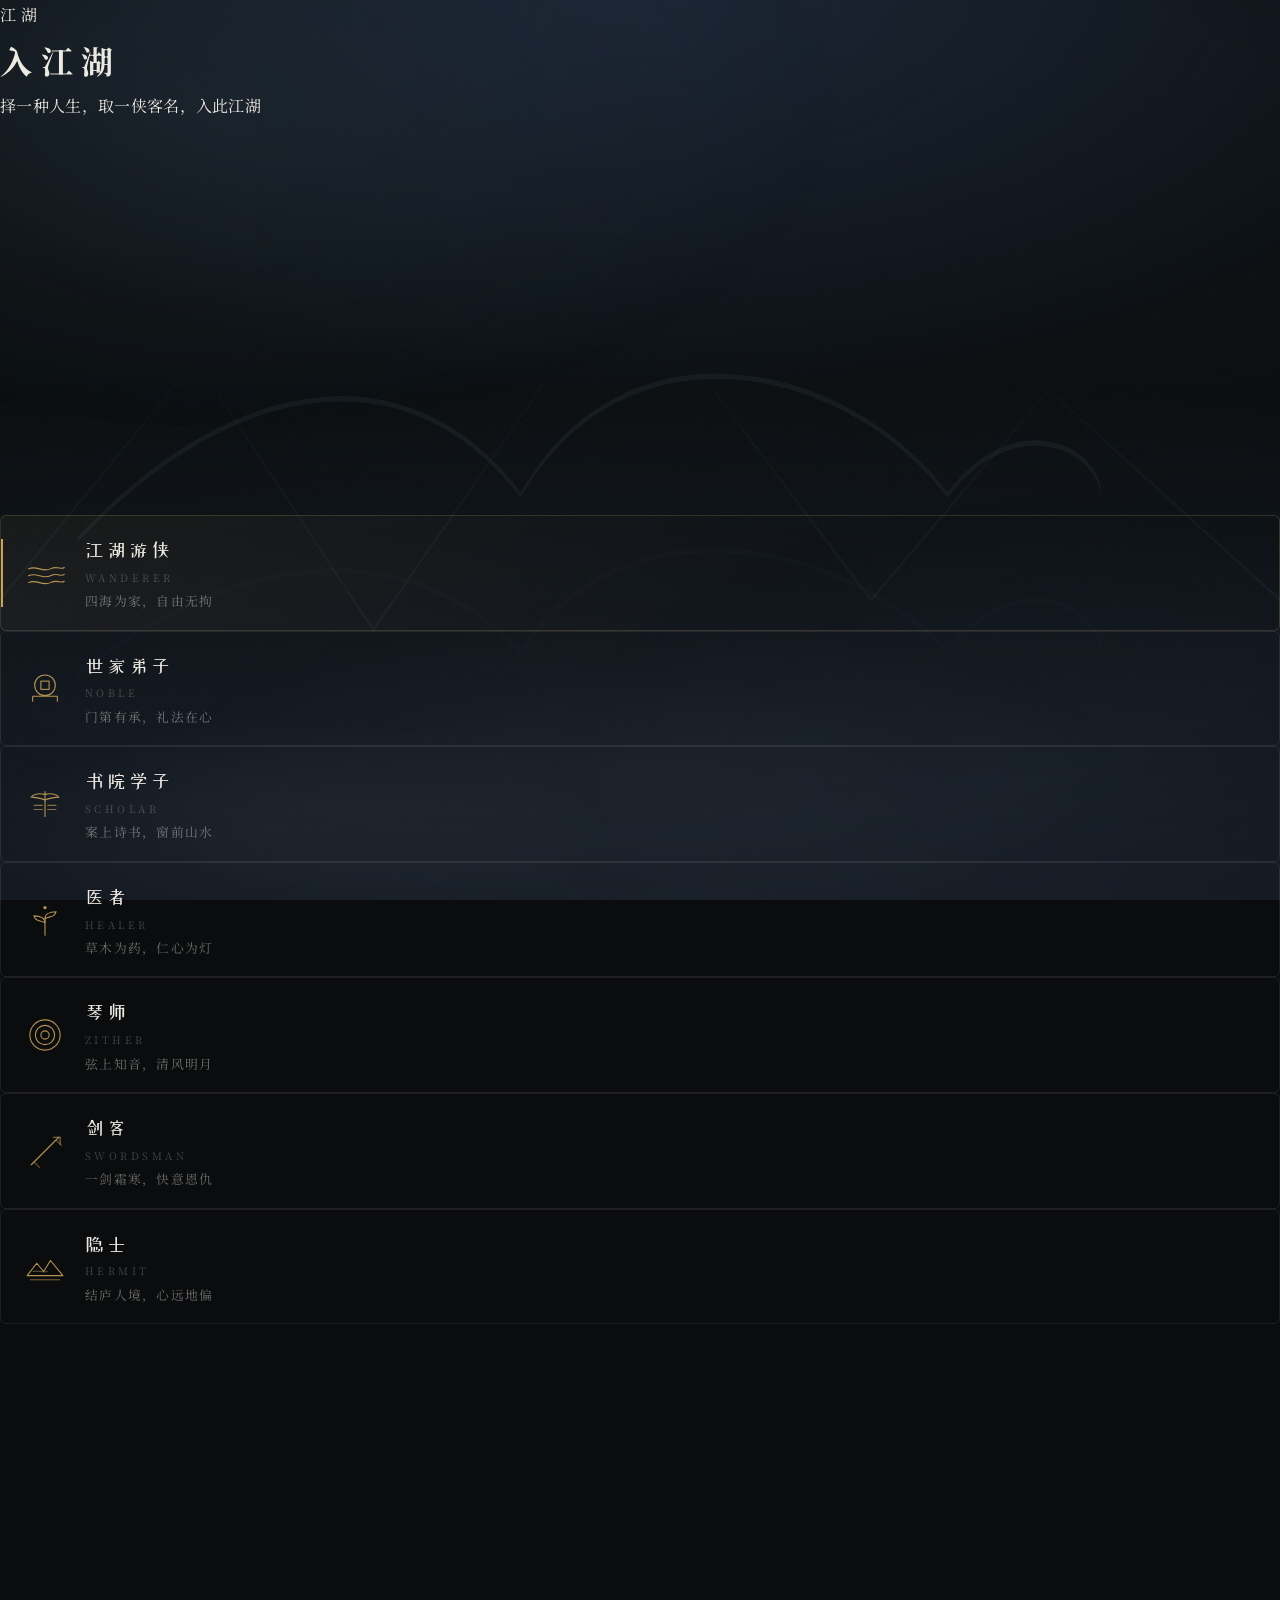
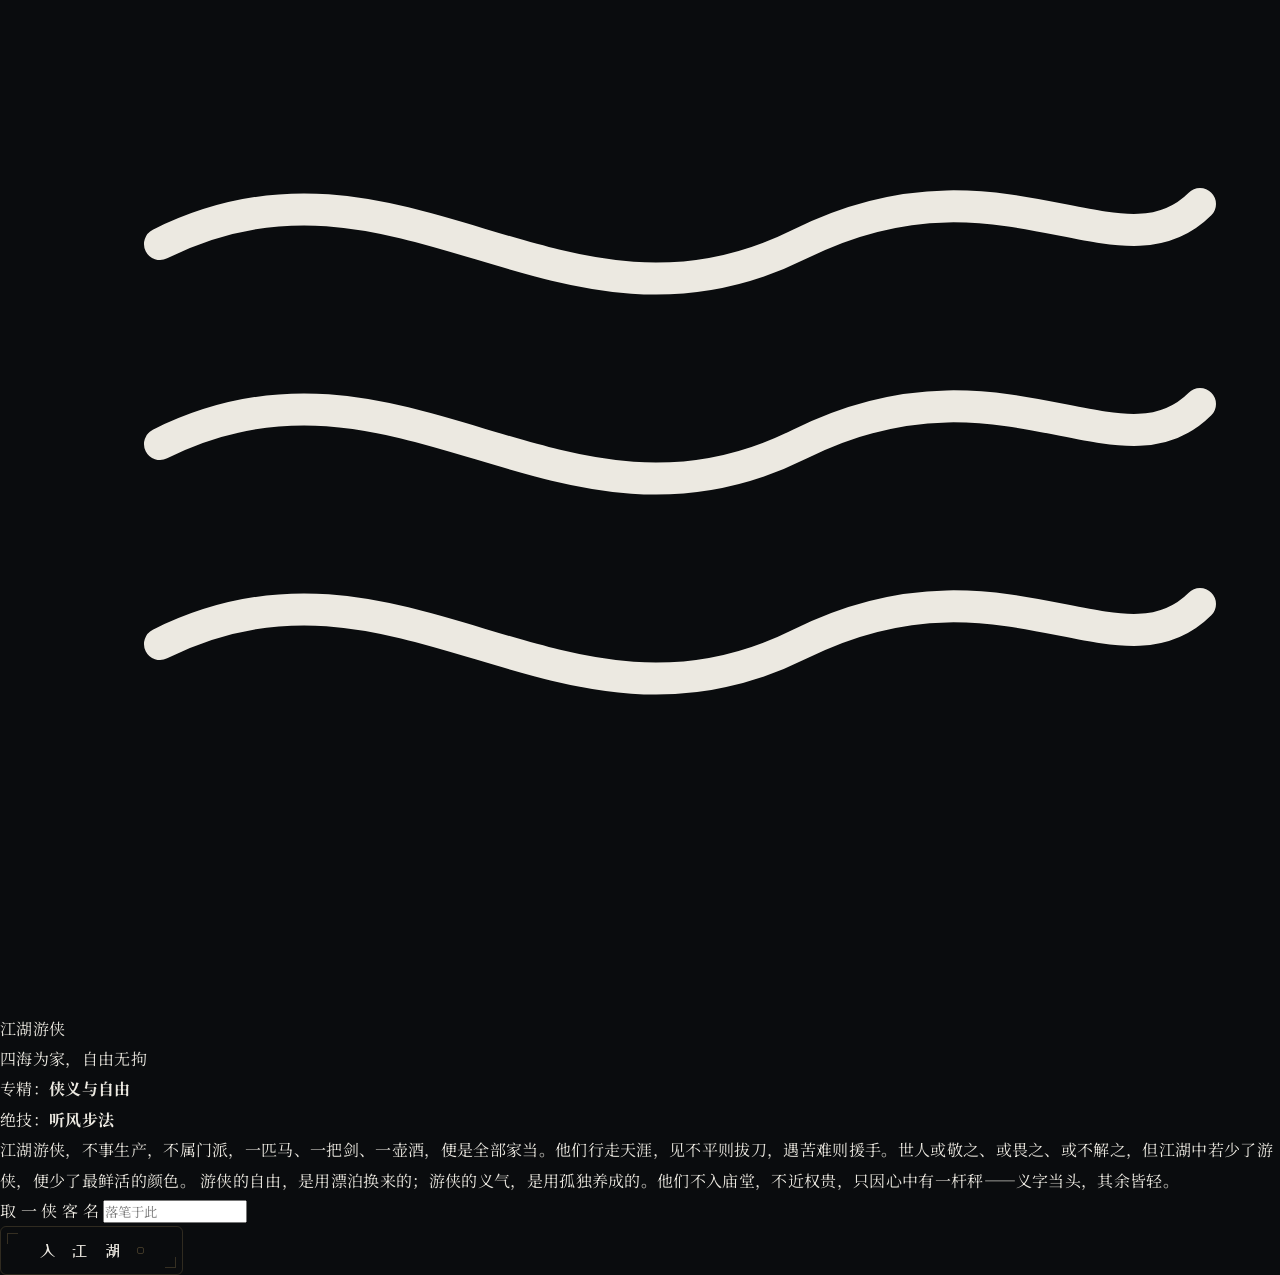
==== commit d1e3cf5c: "feat: v6 水墨画卷式界面（宣纸留白 / 墨线印记交互 / 七身份水墨反馈 / 画卷转场）" ====
--- a/index.html
+++ b/index.html
@@ -3,34 +3,35 @@
 <head>
   <meta charset="UTF-8">
   <meta name="viewport" content="width=device-width, initial-scale=1.0, maximum-scale=1.0, user-scalable=no, viewport-fit=cover">
-  <meta name="theme-color" content="#0c0e10">
-  <title>江湖 · 侠客修行</title>
+  <meta name="theme-color" content="#f3f0e9">
+  <title>江湖 · 水墨修行长卷</title>
   <link rel="preconnect" href="https://fonts.googleapis.com">
   <link rel="preconnect" href="https://fonts.gstatic.com" crossorigin>
   <link href="https://fonts.googleapis.com/css2?family=Noto+Serif+SC:wght@400;500;700;900&family=Ma+Shan+Zheng&family=ZCOOL+XiaoWei&display=swap" rel="stylesheet">
-  <link rel="stylesheet" href="css/style.css?v=5">
+  <link rel="stylesheet" href="css/style.css?v=6">
 </head>
 <body data-identity="youxia" data-time="清晨" data-weather="mist">
 
-  <!-- ===== 统一氛围舞台（无大图；远近分层 / 雾 / 粒子 / 颗粒） ===== -->
+  <!-- ===== 背景层：宣纸 · 远山 · 雾气 · 纸纹 · 粒子 ===== -->
   <div id="bgStage" aria-hidden="true">
     <div id="bgFar" class="bg-layer" data-depth="0.018"></div>
     <div id="bgMid" class="bg-layer" data-depth="0.030"></div>
-    <div id="bgCloud" class="bg-layer" data-depth="0.055"></div>
+    <div id="bgCloud" class="bg-layer" data-depth="0.052"></div>
     <div id="bgGrade" class="bg-layer"></div>
     <div id="bgVignette" class="bg-layer"></div>
-    <div id="bgMist" class="bg-layer" data-depth="0.075"></div>
+    <div id="bgMist" class="bg-layer" data-depth="0.072"></div>
     <div id="bgGrain" class="bg-layer"></div>
     <div id="particleLayer"></div>
   </div>
 
-  <!-- 身份选择时的抽象光晕 / 反馈层（随身份切换语言） -->
-  <div id="identityAura" aria-hidden="true"></div>
-
-  <!-- 个人页沉浸式身份图背景（仅「侠客 / 个人」视图显示） -->
+  <!-- 身份水墨回应层（七身份各异） -->
+  <div id="inkFx" aria-hidden="true"></div>
+
+  <!-- 个人页身份大图 + 水墨遮罩（仅「我的侠客 / 个人」） -->
   <div id="personaBg" aria-hidden="true"></div>
-
-  <!-- 入江湖仪式感遮罩 -->
+  <div id="personaWash" aria-hidden="true"></div>
+
+  <!-- 入江湖定名仪式 -->
   <div id="ritualOverlay" aria-hidden="true">
     <div class="ritual-inner">
       <div class="ritual-name" id="ritualName"></div>
@@ -41,44 +42,58 @@
 
   <div id="app">
 
-    <!-- ========== 入江湖（身份选择 + 取侠客名） ========== -->
+    <!-- ========== 入江湖（画卷构图） ========== -->
     <div class="view active" id="view-auth">
-      <div class="enter-wrap">
-        <header class="enter-head">
-          <div class="enter-kicker">东方武侠 · 文字修行</div>
-          <h1 class="enter-title">入 江 湖</h1>
-          <p class="enter-sub">择一种人生，取一侠客名，入此江湖。</p>
-        </header>
-
-        <div class="enter-grid">
-          <div class="identity-tokens" id="identityList"><!-- JS 注入七身份抽象符号 --></div>
-
-          <aside class="identity-detail" id="identityDetail">
-            <div class="id-detail-mark" id="idDetailMark"></div>
-            <div class="id-detail-name" id="idDetailName">江湖游侠</div>
-            <div class="id-detail-motto" id="idDetailMotto">四海为家，自由无拘</div>
-            <div class="id-detail-meta" id="idDetailMeta"></div>
-            <div class="id-detail-desc" id="idDetailDesc"></div>
-            <div class="id-detail-hint">轻触左侧身份，感受另一种人生 · 选定后取一名即可入江湖</div>
-          </aside>
-        </div>
-
-        <div class="enter-name">
-          <input type="text" class="auth-input" id="authUsername" placeholder="取一侠客名" maxlength="12" autocomplete="off">
-          <button class="btn-enter" onclick="app.submitRegister()">入 江 湖</button>
-        </div>
-      </div>
-    </div>
-
-    <!-- ========== 江湖首页（今日修行入口） ========== -->
+      <div class="scroll-stage">
+        <header class="scroll-head">
+          <div class="head-mark">江 湖</div>
+          <h1 class="scroll-title">入 江 湖</h1>
+          <p class="scroll-sub">择一种人生，取一侠客名，入此江湖</p>
+        </header>
+
+        <section class="identity-space" id="identitySpace">
+          <svg class="space-path" viewBox="0 0 1000 300" preserveAspectRatio="none" aria-hidden="true">
+            <path d="M0 250 L110 196 L190 232 L300 168 L390 224 L500 158 L610 218 L720 172 L830 226 L930 186 L1000 214"
+                  fill="none" stroke="rgba(21,24,26,.10)" stroke-width="1.2"/>
+            <path d="M0 276 L140 236 L260 268 L400 232 L540 272 L680 240 L820 274 L960 246 L1000 258"
+                  fill="none" stroke="rgba(21,24,26,.06)" stroke-width="1"/>
+            <path d="M0 226 C 40 210, 60 190, 80 186 C 130 178, 170 122, 210 114 C 260 104, 300 178, 340 174
+                     C 390 170, 425 92, 470 90 C 520 88, 555 170, 600 168 C 650 166, 688 104, 730 102
+                     C 780 100, 835 182, 880 180 C 930 178, 970 198, 1000 208"
+                  fill="none" stroke="rgba(21,24,26,.20)" stroke-width="1"/>
+          </svg>
+          <div class="id-nodes" id="identityList"><!-- JS 注入七个墨色落点 --></div>
+        </section>
+
+        <section class="colophon" id="identityDetail">
+          <div class="colo-mark" id="idDetailMark"></div>
+          <div class="colo-name" id="idDetailName">江湖游侠</div>
+          <div class="colo-motto" id="idDetailMotto">四海为家，自由无拘</div>
+          <div class="colo-meta" id="idDetailMeta"></div>
+          <div class="colo-desc" id="idDetailDesc"></div>
+        </section>
+
+        <section class="name-field" id="nameField">
+          <div class="paper-note">
+            <span class="note-label">取 一 侠 客 名</span>
+            <input type="text" class="jx-input" id="authUsername" placeholder="落笔于此" maxlength="12" autocomplete="off">
+          </div>
+          <button class="jx-btn jx-enter" onclick="app.submitRegister()"><span>入 江 湖</span><i class="seal"></i></button>
+        </section>
+      </div>
+    </div>
+
+    <!-- ========== 江湖首页 ========== -->
     <div class="view" id="view-home">
-      <div class="home-hero">
+      <div class="home-stage">
         <div class="home-time" id="homeTime"></div>
-        <div class="home-identity-name" id="homeIdentityName"></div>
-        <div class="home-char" id="homeChar"></div>
+        <div class="home-name" id="homeIdentityName"></div>
+        <div class="home-time" id="homeChar" style="margin-top:.4rem;"></div>
         <p class="home-greeting" id="homeGreeting"></p>
-        <button class="home-cultivate" id="homeActionBtn" onclick="app.startCultivation()">今 日 修 行</button>
-        <div class="home-mini-stats" id="homeMiniStats"></div>
+        <button class="jx-chapter" id="homeActionBtn" onclick="app.startCultivation()">
+          <i class="ch-mark"></i><span class="ch-text">今 日 修 行</span>
+        </button>
+        <div class="home-stats" id="homeMiniStats"></div>
       </div>
 
       <div class="home-switch">
@@ -89,21 +104,21 @@
 
     <!-- ========== 我的侠客 ========== -->
     <div class="view" id="view-knight">
-      <div class="panel">
-        <div class="knight-header">
-          <h2 class="view-title">我的侠客</h2>
-          <p id="knightPageSubtitle"></p>
-        </div>
-        <div class="stats-panel">
-          <div class="stats-panel-title">属性成长</div>
+      <div class="scroll-page">
+        <header class="page-head">
+          <h2 class="page-title" id="knightName">—</h2>
+          <p class="page-sub" id="knightPageSubtitle"></p>
+        </header>
+        <div class="sec-block">
+          <div class="sec-head">属性成长</div>
           <div id="knightStatsPanel"></div>
         </div>
-        <div class="stats-panel" style="margin-top:1.4rem;">
-          <div class="stats-panel-title">身份体验</div>
+        <div class="sec-block">
+          <div class="sec-head">身份体验</div>
           <div id="identityProgress"></div>
         </div>
-        <div class="history-panel">
-          <div class="stats-panel-title">江湖经历</div>
+        <div class="sec-block">
+          <div class="sec-head">江湖经历</div>
           <div id="knightHistory"></div>
         </div>
       </div>
@@ -116,29 +131,32 @@
         <h2 class="cult-title">今 日 修 行</h2>
         <div class="cult-identity" id="cultIdentity"></div>
       </div>
-      <div class="carrier" id="cultivationContent"><!-- JS 注入当日手札 --></div>
+      <div class="cult-timeline" id="cultTimeline"><!-- JS 注入五个章节印记 --></div>
+      <div class="cult-stage" id="cultivationContent"><!-- JS 注入当日手札 --></div>
     </div>
 
     <!-- ========== 个人界面 ========== -->
     <div class="view" id="view-profile">
-      <div class="panel">
-        <div class="profile-header">
-          <h2 class="view-title" id="profileName"></h2>
-          <p id="profileSub"></p>
-        </div>
-
-        <div class="stats-panel">
-          <div class="stats-panel-title">自创人设</div>
+      <div class="scroll-page">
+        <header class="page-head">
+          <h2 class="page-title" id="profileName">—</h2>
+          <p class="page-sub" id="profileSub"></p>
+        </header>
+
+        <div class="sec-block">
+          <div class="sec-head">自创人设</div>
           <div id="profilePersona"></div>
         </div>
 
-        <div class="stats-panel" style="margin-top:1.4rem;">
+        <div class="sec-block">
+          <div class="sec-head">身份</div>
           <div id="profileIdentity"></div>
         </div>
 
-        <div class="stats-panel" style="margin-top:1.4rem;">
-          <div class="stats-panel-title">藏书阁</div>
+        <div class="sec-block">
+          <div class="sec-head">藏书阁</div>
           <div class="library-tabs">
+            <span class="tab-ink" id="profileTabInk"></span>
             <button class="library-tab library-tab-profile active" data-tab="all" onclick="app.switchLibraryTab('all','profileLibraryGrid')">全部</button>
             <button class="library-tab library-tab-profile" data-tab="poetry" onclick="app.switchLibraryTab('poetry','profileLibraryGrid')">诗词</button>
             <button class="library-tab library-tab-profile" data-tab="wisdom" onclick="app.switchLibraryTab('wisdom','profileLibraryGrid')">典籍</button>
@@ -149,14 +167,15 @@
       </div>
     </div>
 
-    <!-- ========== 藏书阁（独立视图） ========== -->
+    <!-- ========== 藏书阁 ========== -->
     <div class="view" id="view-library">
-      <div class="panel">
-        <div class="library-header">
-          <h2 class="view-title">藏书阁</h2>
-          <p>收藏所学典籍、诗词与武学笔记</p>
-        </div>
+      <div class="scroll-page">
+        <header class="page-head">
+          <h2 class="page-title">藏书阁</h2>
+          <p class="page-sub">收藏所学典籍、诗词与武学笔记</p>
+        </header>
         <div class="library-tabs">
+          <span class="tab-ink" id="mainTabInk"></span>
           <button class="library-tab active" data-tab="all" onclick="app.switchLibraryTab('all')">全部</button>
           <button class="library-tab" data-tab="poetry" onclick="app.switchLibraryTab('poetry')">诗词</button>
           <button class="library-tab" data-tab="wisdom" onclick="app.switchLibraryTab('wisdom')">典籍</button>
@@ -168,18 +187,18 @@
 
   </div>
 
-  <!-- 底部导航 -->
+  <!-- 底部：极轻文字入口 -->
   <nav class="bottom-nav" id="bottomNav" style="display:none;">
-    <div class="nav-item active" data-view="home" onclick="app.switchView('home')">
+    <div class="nav-item active" data-view="home" onclick="app.go('home')">
       <span class="nav-icon">山</span><span class="nav-label">江湖</span>
     </div>
-    <div class="nav-item" data-view="knight" onclick="app.switchView('knight')">
+    <div class="nav-item" data-view="knight" onclick="app.go('knight')">
       <span class="nav-icon">侠</span><span class="nav-label">侠客</span>
     </div>
-    <div class="nav-item" data-view="cultivation" onclick="app.switchView('cultivation')">
+    <div class="nav-item" data-view="cultivation" onclick="app.go('cultivation')">
       <span class="nav-icon">修</span><span class="nav-label">修行</span>
     </div>
-    <div class="nav-item" data-view="profile" onclick="app.switchView('profile')">
+    <div class="nav-item" data-view="profile" onclick="app.go('profile')">
       <span class="nav-icon">印</span><span class="nav-label">个人</span>
     </div>
     <div class="nav-item nav-sound" id="navSound" onclick="app.toggleSound()" title="环境音">
@@ -187,21 +206,29 @@
     </div>
   </nav>
 
-  <!-- 人设编辑弹窗（仅文字，无画像上传） -->
+  <!-- 自创人设：宣纸题字 -->
   <div class="modal-mask" id="personaModal" style="display:none;">
     <div class="modal-box">
-      <h3 class="modal-title">自创人设</h3>
-      <input type="text" class="auth-input" id="personaName" placeholder="人设之名" maxlength="12">
-      <textarea class="auth-textarea" id="personaDesc" placeholder="述其人设：来历、性情人等" maxlength="200"></textarea>
-      <div id="personaPreview"></div>
-      <div style="margin-top:1rem; text-align:center; gap:.6rem; display:flex; justify-content:center;">
-        <button class="btn-primary" onclick="app.savePersona()">存</button>
-        <button class="btn-secondary" onclick="app.closePersonaModal()">取消</button>
-      </div>
-    </div>
-  </div>
-
-  <!-- 载入淡入遮罩 -->
+      <h3 class="modal-title">自 创 人 设</h3>
+      <div class="modal-field">
+        <span class="f-label">人 设 之 名</span>
+        <input type="text" class="jx-input" id="personaName" placeholder="落笔于此" maxlength="12" style="text-align:left;">
+      </div>
+      <div class="modal-field">
+        <span class="f-label">述 其 人 设</span>
+        <textarea class="auth-textarea" id="personaDesc" placeholder="来历、性情、行迹…" maxlength="200"></textarea>
+      </div>
+      <div class="modal-actions">
+        <button class="jx-confirm" id="personaSaveBtn" onclick="app.savePersona()"><span>落 印</span><i class="seal"></i></button>
+        <button class="jx-link" onclick="app.closePersonaModal()">取消</button>
+      </div>
+    </div>
+  </div>
+
+  <!-- 水墨转场遮罩 -->
+  <div id="inkTransition" aria-hidden="true"></div>
+
+  <!-- 载入 -->
   <div id="enterVeil"></div>
 
   <!-- 点击反馈层 -->
@@ -210,10 +237,10 @@
   <!-- Toast -->
   <div class="toast" id="toast"></div>
 
-  <script src="js/images.js?v=5"></script>
-  <script src="js/data.js?v=5"></script>
-  <script src="js/data-relations.js?v=5"></script>
-  <script src="js/data-identity-cultivation.js?v=5"></script>
-  <script src="js/app.js?v=5"></script>
+  <script src="js/images.js?v=6"></script>
+  <script src="js/data.js?v=6"></script>
+  <script src="js/data-relations.js?v=6"></script>
+  <script src="js/data-identity-cultivation.js?v=6"></script>
+  <script src="js/app.js?v=6"></script>
 </body>
 </html>
--- a/css/style.css
+++ b/css/style.css
@@ -1,181 +1,200 @@
 /* ============================================================
-   江湖 · 侠客修行 — 统一视觉设计系统
-   东方古风 × 简约大气 × 微微 3D × 沉浸式文字修行
-   现代高级 UI 骨架 + 克制东方材质（宣纸 / 墨迹 / 细线山水 / 云纹 / 竹影 / 窗棂）
+   东方江湖 · 视觉设计系统 v5
+   东方古风 × 简约高级 × 微微 3D × 沉浸式文字修行
+   现代高级 UI 骨架 + 克制东方材质 + 抽象东方符号 + 仪式感交互
+   原则：不用矩形按钮、不用大圆角卡片、不用金渐变、不用厚重阴影
    ============================================================ */
 
 :root{
-  /* 基础墨色 */
-  --ink-0:#0b0d0f;        /* 最深背景 */
-  --ink-1:#111518;
-  --ink-2:#171c20;
-  --ink-3:#1e242a;
+  /* 墨色 */
+  --ink-0:#0a0c0e; --ink-1:#0f1316; --ink-2:#151a1e; --ink-3:#1c2228;
   /* 文字 / 雾白 */
-  --fog:#ece9e1;
-  --fog-soft:rgba(236,233,225,.66);
-  --ink-soft:rgba(220,217,208,.50);
-  --ink-faint:rgba(220,217,208,.30);
+  --fog:#ece9e1; --fog-soft:rgba(236,233,225,.62); --ink-soft:rgba(220,217,208,.48); --ink-faint:rgba(220,217,208,.28);
   /* 低饱和东方色 */
-  --jade:#6f8f86;
-  --blue:#5d7689;
-  --brown:#8a7a64;
-  --gold:#c9a86a;         /* 温润金（唯一强调色） */
-  --gold-bright:#e0c389;
-  --gold-soft:rgba(201,168,106,.55);
-  --gold-faint:rgba(201,168,106,.20);
+  --jade:#6f8f86; --blue:#5d7689; --brown:#8a7a64;
+  --gold:#c9a86a; --gold-bright:#e0c389; --gold-soft:rgba(201,168,106,.5); --gold-faint:rgba(201,168,106,.16);
   /* 线条 */
-  --hairline:rgba(201,168,106,.22);
-  --hairline-soft:rgba(236,233,225,.10);
-  --hairline-strong:rgba(201,168,106,.40);
-  /* 玻璃 / 深度 */
-  --glass:rgba(18,22,26,.52);
-  --glass-2:rgba(14,18,22,.46);
-  --glass-edge:rgba(236,233,225,.08);
-  --shadow-deep:0 24px 60px -24px rgba(0,0,0,.72);
-  --shadow-soft:0 10px 30px -16px rgba(0,0,0,.6);
-  /* 缓动（东方气韵，缓入缓出 + 微惯性） */
-  --ease:cubic-bezier(.22,.61,.36,1);
-  --ease-soft:cubic-bezier(.4,.14,.3,1);
-  /* 当前身份强调色（由 JS 按身份覆盖） */
-  --id-accent:#c8a25a;
-  --id-accent-soft:rgba(200,162,90,.5);
+  --hairline:rgba(201,168,106,.20); --hairline-soft:rgba(236,233,225,.09); --hairline-strong:rgba(201,168,106,.38);
+  /* 玻璃 / 阴影（克制） */
+  --glass:rgba(18,22,26,.40); --glass-2:rgba(12,16,20,.34); --glass-edge:rgba(236,233,225,.07);
+  --shadow-soft:0 8px 24px -16px rgba(0,0,0,.5); --shadow-deep:0 18px 48px -28px rgba(0,0,0,.55);
+  /* 圆角（几乎不用，靠角标） */
+  --r-node:999px; --r-soft:6px; --r-card:4px;
+  /* 模糊 */
+  --blur-glass:10px;
+  /* 缓动（缓入缓出 + 微惯性，无弹跳） */
+  --ease:cubic-bezier(.22,.61,.36,1); --ease-soft:cubic-bezier(.4,.14,.3,1); --ease-inout:cubic-bezier(.45,.05,.35,1);
+  --t-fast:180ms; --t-mid:420ms; --t-slow:900ms;
+  /* 当前身份强调色（JS 覆盖） */
+  --id-accent:#c8a25a; --id-accent-soft:rgba(200,162,90,.5);
 }
 
 /* ---------- 基础 ---------- */
 *{ box-sizing:border-box; margin:0; padding:0; }
 html,body{ height:100%; }
 body{
-  font-family:'Noto Serif SC', serif;
-  color:var(--fog);
-  background:var(--ink-0);
-  overflow-x:hidden;
-  -webkit-font-smoothing:antialiased;
-  text-rendering:optimizeLegibility;
-  letter-spacing:.02em;
-  line-height:1.85;
+  font-family:'Noto Serif SC', serif; color:var(--fog); background:var(--ink-0);
+  overflow-x:hidden; -webkit-font-smoothing:antialiased; text-rendering:optimizeLegibility;
+  letter-spacing:.02em; line-height:1.9;
 }
 ::selection{ background:var(--gold-soft); color:#fff; }
 button{ font-family:inherit; cursor:pointer; color:inherit; border:none; background:none; }
 input,textarea{ font-family:inherit; }
 a{ color:var(--gold); }
 
-/* 细线山水 SVG（远山，注入 #bgFar 背景） */
 .bg-layer{ position:fixed; inset:0; pointer-events:none; will-change:transform; }
 
-/* ---------- 氛围舞台 ---------- */
+/* ---------- 氛围舞台（背景层：极淡纸张 + 远山线稿 + 云带 + 雾 + 颗粒） ---------- */
 #bgStage{ position:fixed; inset:0; z-index:0; overflow:hidden;
   background:
-    radial-gradient(140% 100% at 50% -10%, #1a2128 0%, #0d1114 55%, #080a0c 100%); }
+    radial-gradient(140% 100% at 50% -10%, #171e24 0%, #0c1013 55%, #070a0c 100%); }
 #bgFar{
-  background-image:url("data:image/svg+xml;utf8,<svg xmlns='http://www.w3.org/2000/svg' viewBox='0 0 1440 420' preserveAspectRatio='none'><path d='M0 420 L0 280 L210 180 L380 270 L620 130 L860 250 L1060 160 L1280 250 L1440 190 L1440 420 Z' fill='%231a2228'/><path d='M0 420 L0 330 L260 270 L520 330 L760 250 L1020 330 L1260 270 L1440 320 L1440 420 Z' fill='%2312161a'/></svg>");
+  background-image:url("../assets/jianghu/background-elements/mountain-far.svg");
   background-repeat:no-repeat; background-position:bottom center; background-size:cover;
-  opacity:.6; filter:blur(.5px);
-  -webkit-mask-image:linear-gradient(180deg, transparent 35%, #000 100%);
-          mask-image:linear-gradient(180deg, transparent 35%, #000 100%); }
-#bgMid{
-  background:
-    radial-gradient(80% 60% at 18% 12%, rgba(40,52,58,.45), transparent 60%),
-    radial-gradient(70% 55% at 84% 88%, rgba(28,36,42,.40), transparent 60%);
-  opacity:.9; }
+  opacity:.7; filter:blur(.4px);
+  -webkit-mask-image:linear-gradient(180deg, transparent 32%, #000 100%);
+          mask-image:linear-gradient(180deg, transparent 32%, #000 100%); }
+#bgMid{ background:
+    radial-gradient(80% 60% at 18% 12%, rgba(40,52,58,.4), transparent 60%),
+    radial-gradient(70% 55% at 84% 88%, rgba(28,36,42,.36), transparent 60%); opacity:.85; }
 #bgCloud{
-  background:
-    radial-gradient(50% 26% at 30% 22%, rgba(220,225,230,.05), transparent 70%),
-    radial-gradient(46% 24% at 72% 32%, rgba(220,225,230,.04), transparent 70%);
-  animation:cloudDrift 46s var(--ease) infinite alternate; }
+  background-image:url("../assets/jianghu/background-elements/cloud-band.svg");
+  background-repeat:no-repeat; background-position:30% 22%; background-size:80% auto;
+  animation:cloudDrift 60s var(--ease) infinite alternate; opacity:.7; }
 #bgGrade{ transition:background 1.4s var(--ease-soft); }
-#bgVignette{
-  background:radial-gradient(120% 95% at 50% 42%, transparent 52%, rgba(0,0,0,.55) 100%);
-  mix-blend-mode:multiply; }
-#bgMist{
-  background:
-    radial-gradient(60% 30% at 50% 86%, rgba(220,225,230,.06), transparent 70%),
-    radial-gradient(40% 18% at 20% 92%, rgba(220,225,230,.05), transparent 70%);
-  animation:mistDrift 30s var(--ease) infinite alternate;
-  opacity:.8; }
-#bgGrain{
-  opacity:.05; mix-blend-mode:overlay;
+#bgVignette{ background:radial-gradient(120% 95% at 50% 42%, transparent 52%, rgba(0,0,0,.5) 100%); mix-blend-mode:multiply; }
+#bgMist{ background:
+    radial-gradient(60% 30% at 50% 86%, rgba(220,225,230,.05), transparent 70%),
+    radial-gradient(40% 18% at 20% 92%, rgba(220,225,230,.04), transparent 70%);
+  animation:mistDrift 34s var(--ease) infinite alternate; opacity:.75; }
+#bgGrain{ opacity:.045; mix-blend-mode:overlay;
   background-image:url("data:image/svg+xml;utf8,<svg xmlns='http://www.w3.org/2000/svg' width='120' height='120'><filter id='n'><feTurbulence type='fractalNoise' baseFrequency='0.9' numOctaves='2'/></filter><rect width='100%25' height='100%25' filter='url(%23n)' opacity='0.5'/></svg>"); }
 #particleLayer{ position:fixed; inset:0; z-index:0; pointer-events:none; overflow:hidden; }
 
-/* 粒子 */
+/* 粒子（极低强度） */
 .particle{ position:absolute; top:-8%; pointer-events:none; opacity:0; }
-.particle-rain{ width:1px; height:64px; background:linear-gradient(transparent, rgba(200,220,230,.5)); animation:rainFall linear infinite; }
-.particle-snow{ width:5px; height:5px; border-radius:50%; background:rgba(236,240,245,.7); box-shadow:0 0 6px rgba(236,240,245,.4); animation:snowFall linear infinite; }
-.particle-petal{ width:9px; height:9px; border-radius:60% 0 60% 0; background:rgba(196,140,150,.7); animation:petalFall linear infinite; }
-.particle-leaf{ width:11px; height:7px; border-radius:0 80% 0 80%; background:rgba(176,128,72,.7); animation:petalFall linear infinite; }
-.particle-firefly{ width:4px; height:4px; border-radius:50%; background:rgba(220,200,140,.9); box-shadow:0 0 10px 2px rgba(220,200,140,.55); animation:firefly linear infinite; }
-
-/* ---------- 身份抽象光晕（仅在身份选择时显示） ---------- */
-#identityAura{ position:fixed; inset:0; z-index:1; pointer-events:none; opacity:0;
-  transition:opacity 1.1s var(--ease-soft); }
+.particle-rain{ width:1px; height:60px; background:linear-gradient(transparent, rgba(200,220,230,.4)); animation:rainFall linear infinite; }
+.particle-snow{ width:4px; height:4px; border-radius:50%; background:rgba(236,240,245,.55); animation:snowFall linear infinite; }
+.particle-petal{ width:8px; height:8px; border-radius:60% 0 60% 0; background:rgba(196,140,150,.5); animation:petalFall linear infinite; }
+.particle-leaf{ width:10px; height:6px; border-radius:0 80% 0 80%; background:rgba(176,128,72,.5); animation:petalFall linear infinite; }
+.particle-firefly{ width:3px; height:3px; border-radius:50%; background:rgba(220,200,140,.8); box-shadow:0 0 8px 1px rgba(220,200,140,.4); animation:firefly linear infinite; }
+
+/* ---------- 身份抽象光晕（仅身份选择时） ---------- */
+#identityAura{ position:fixed; inset:0; z-index:1; pointer-events:none; opacity:0; transition:opacity 1.1s var(--ease-soft); }
 body.aura-on #identityAura{ opacity:1; }
 .aura-mark{ position:absolute; inset:0; display:grid; place-items:center; }
-.aura-mark svg{ width:min(72vw,620px); height:auto; opacity:.085; color:var(--id-accent); }
+.aura-mark svg{ width:min(72vw,620px); height:auto; opacity:.08; color:var(--id-accent); }
 .aura-mark svg [stroke]{ stroke:currentColor; }
-
-/* 七身份差异化抽象反馈（背景层语言） */
-body[data-identity="youxia"]   #identityAura{ background:repeating-linear-gradient(112deg, transparent 0 26px, rgba(200,162,90,.045) 26px 27px, transparent 27px 60px); animation:windFlow 9s linear infinite; }
-body[data-identity="shijia"]   #identityAura{ background:radial-gradient(38% 38% at 50% 46%, rgba(191,138,94,.16), transparent 70%); animation:jadePulse 6s var(--ease) infinite; }
-body[data-identity="shuyuan"]  #identityAura{ background:
-    repeating-linear-gradient(0deg, transparent 0 33px, rgba(127,168,156,.05) 33px 34px, transparent 34px 68px),
-    repeating-linear-gradient(90deg, transparent 0 33px, rgba(127,168,156,.04) 33px 34px, transparent 34px 68px); animation:inkBreathe 8s ease-in-out infinite; }
-body[data-identity="yizhe"]    #identityAura{ background:
-    radial-gradient(3px 3px at 22% 38%, rgba(127,174,135,.5), transparent 60%),
-    radial-gradient(3px 3px at 64% 30%, rgba(127,174,135,.4), transparent 60%),
-    radial-gradient(3px 3px at 78% 64%, rgba(127,174,135,.45), transparent 60%),
-    radial-gradient(3px 3px at 36% 72%, rgba(127,174,135,.4), transparent 60%); animation:dotBreathe 5.5s ease-in-out infinite; }
-body[data-identity="qinshi"]   #identityAura{ background:
-    radial-gradient(circle at 50% 50%, transparent 0, rgba(185,196,216,.10) 18%, transparent 19%),
-    radial-gradient(circle at 50% 50%, transparent 0, rgba(185,196,216,.08) 34%, transparent 35%),
-    radial-gradient(circle at 50% 50%, transparent 0, rgba(185,196,216,.06) 50%, transparent 51%); animation:rippleOut 7s ease-out infinite; }
-body[data-identity="jianke"]   #identityAura{ background:linear-gradient(118deg, transparent 44%, rgba(195,204,214,.22) 49%, rgba(255,255,255,.5) 50%, rgba(195,204,214,.22) 51%, transparent 56%); animation:sharpSweep 5.5s var(--ease) infinite; }
-body[data-identity="yinshi"]   #identityAura{ background:linear-gradient(180deg, transparent 40%, rgba(155,179,154,.10) 70%, transparent 92%); animation:mistMove 12s ease-in-out infinite; }
+body[data-identity="youxia"]  #identityAura{ background:repeating-linear-gradient(112deg, transparent 0 26px, rgba(200,162,90,.04) 26px 27px, transparent 27px 60px); animation:windFlow 11s linear infinite; }
+body[data-identity="shijia"]  #identityAura{ background:radial-gradient(38% 38% at 50% 46%, rgba(191,138,94,.14), transparent 70%); animation:jadePulse 6s var(--ease) infinite; }
+body[data-identity="shuyuan"] #identityAura{ background:
+    repeating-linear-gradient(0deg, transparent 0 33px, rgba(127,168,156,.045) 33px 34px, transparent 34px 68px),
+    repeating-linear-gradient(90deg, transparent 0 33px, rgba(127,168,156,.035) 33px 34px, transparent 34px 68px); animation:inkBreathe 8s ease-in-out infinite; }
+body[data-identity="yizhe"]   #identityAura{ background:
+    radial-gradient(3px 3px at 22% 38%, rgba(127,174,135,.45), transparent 60%),
+    radial-gradient(3px 3px at 64% 30%, rgba(127,174,135,.36), transparent 60%),
+    radial-gradient(3px 3px at 78% 64%, rgba(127,174,135,.4), transparent 60%),
+    radial-gradient(3px 3px at 36% 72%, rgba(127,174,135,.36), transparent 60%); animation:dotBreathe 5.5s ease-in-out infinite; }
+body[data-identity="qinshi"]  #identityAura{ background:
+    radial-gradient(circle at 50% 50%, transparent 0, rgba(185,196,216,.09) 18%, transparent 19%),
+    radial-gradient(circle at 50% 50%, transparent 0, rgba(185,196,216,.07) 34%, transparent 35%),
+    radial-gradient(circle at 50% 50%, transparent 0, rgba(185,196,216,.05) 50%, transparent 51%); animation:rippleOut 7s ease-out infinite; }
+body[data-identity="jianke"]  #identityAura{ background:linear-gradient(118deg, transparent 44%, rgba(195,204,214,.18) 49%, rgba(255,255,255,.4) 50%, rgba(195,204,214,.18) 51%, transparent 56%); animation:sharpSweep 6s var(--ease) infinite; }
+body[data-identity="yinshi"]  #identityAura{ background:linear-gradient(180deg, transparent 40%, rgba(155,179,154,.09) 70%, transparent 92%); animation:mistMove 13s ease-in-out infinite; }
 
 /* ---------- 个人页沉浸式身份图（仅 personal 视图） ---------- */
 #personaBg{ position:fixed; inset:0; z-index:1; pointer-events:none; opacity:0;
   background-size:cover; background-position:center; transform:scale(1.06);
   transition:opacity 1.1s var(--ease-soft), transform 8s var(--ease); }
-body.view-personal #personaBg{ opacity:.42; transform:scale(1.0); }
+body.view-personal #personaBg{ opacity:.4; transform:scale(1.0); }
 #personaBg::before{ content:""; position:absolute; inset:0;
-  background:
-    radial-gradient(120% 90% at 50% 30%, transparent 30%, rgba(8,10,12,.78) 100%),
-    linear-gradient(180deg, rgba(10,12,14,.55), rgba(8,10,12,.85)); }
-#personaBg::after{ content:""; position:absolute; inset:0;
-  box-shadow:inset 0 0 220px 60px rgba(0,0,0,.6); }
+  background:radial-gradient(120% 90% at 50% 30%, transparent 28%, rgba(8,10,12,.78) 100%), linear-gradient(180deg, rgba(10,12,14,.5), rgba(8,10,12,.85)); }
+#personaBg::after{ content:""; position:absolute; inset:0; box-shadow:inset 0 0 200px 50px rgba(0,0,0,.6); }
 
 /* ---------- 入江湖仪式感遮罩 ---------- */
 #ritualOverlay{ position:fixed; inset:0; z-index:40; display:grid; place-items:center;
-  background:radial-gradient(120% 120% at 50% 50%, rgba(10,12,14,.2), rgba(6,8,10,.92));
+  background:radial-gradient(120% 120% at 50% 50%, rgba(10,12,14,.15), rgba(6,8,10,.92));
   opacity:0; visibility:hidden; transition:opacity .5s var(--ease), visibility .5s; }
 #ritualOverlay.show{ opacity:1; visibility:visible; }
 .ritual-inner{ position:relative; text-align:center; transform:scale(.96); transition:transform 1s var(--ease); }
 #ritualOverlay.show .ritual-inner{ transform:scale(1); }
-.ritual-name{ font-family:'Ma Shan Zheng', cursive; font-size:clamp(3.4rem,11vw,7rem);
-  color:var(--fog); text-shadow:0 0 30px rgba(201,168,106,.35); letter-spacing:.16em;
-  opacity:0; transform:translateY(14px); animation:ritualRise 1s var(--ease) .15s forwards; }
-.ritual-motto{ margin-top:.6rem; font-family:'ZCOOL XiaoWei', serif; font-size:clamp(1.1rem,3.4vw,1.7rem);
+.ritual-name{ font-family:'Ma Shan Zheng',cursive; font-size:clamp(3.4rem,11vw,7rem); color:var(--fog);
+  text-shadow:0 0 30px rgba(201,168,106,.3); letter-spacing:.16em; opacity:0; transform:translateY(14px); animation:ritualRise 1s var(--ease) .15s forwards; }
+.ritual-motto{ margin-top:.6rem; font-family:'ZCOOL XiaoWei',serif; font-size:clamp(1.1rem,3.4vw,1.7rem);
   color:var(--gold-bright); letter-spacing:.32em; opacity:0; animation:ritualRise 1s var(--ease) .5s forwards; }
 .ritual-ring{ position:absolute; left:50%; top:50%; width:10px; height:10px; border:1px solid var(--gold-soft);
   border-radius:50%; transform:translate(-50%,-50%); animation:ritualRing 1.2s var(--ease) forwards; }
 
-/* ---------- 点击反馈层 ---------- */
+/* ---------- 点击反馈层（变体：ripple / ink / seal / line） ---------- */
 #rippleLayer{ position:fixed; inset:0; z-index:60; pointer-events:none; overflow:hidden; }
 .fx-ripple{ position:absolute; border-radius:50%; transform:translate(-50%,-50%) scale(0);
-  background:radial-gradient(circle, rgba(201,168,106,.35), rgba(201,168,106,0) 70%);
-  animation:rippleOut2 .7s var(--ease) forwards; }
-.fx-ink{ position:absolute; width:8px; height:8px; border-radius:50%; transform:translate(-50%,-50%) scale(0);
-  background:radial-gradient(circle, rgba(20,22,24,.5), rgba(20,22,24,0) 70%);
-  animation:rippleOut2 .8s var(--ease) forwards; }
+  background:radial-gradient(circle, rgba(201,168,106,.3), rgba(201,168,106,0) 70%); animation:rippleOut2 .7s var(--ease) forwards; }
+.fx-ink{ position:absolute; width:12px; height:12px; border-radius:50%; transform:translate(-50%,-50%) scale(0);
+  background:radial-gradient(circle, rgba(18,20,22,.5), rgba(18,20,22,0) 70%); animation:rippleOut2 .8s var(--ease) forwards; }
+.fx-seal{ position:absolute; width:36px; height:36px; transform:translate(-50%,-50%) scale(.5); border:1px solid var(--gold);
+  border-radius:3px; opacity:0; animation:sealFlash .7s var(--ease) forwards; }
+.fx-line{ position:absolute; height:1px; width:80px; transform:translate(-50%,-50%) scaleX(0);
+  background:linear-gradient(90deg, transparent, var(--gold-soft), transparent); animation:lineFlash .6s var(--ease) forwards; }
 
 /* ---------- 载入淡入 ---------- */
-#enterVeil{ position:fixed; inset:0; z-index:80; background:var(--ink-0);
-  transition:opacity .9s var(--ease), visibility .9s; }
+#enterVeil{ position:fixed; inset:0; z-index:80; background:var(--ink-0); transition:opacity .9s var(--ease), visibility .9s; }
 #enterVeil.gone{ opacity:0; visibility:hidden; }
 
-/* ---------- 视图容器 ---------- */
+/* ---------- 视图容器 / 页面转场（空间推进 + 纸页淡入） ---------- */
 #app{ position:relative; z-index:2; min-height:100vh; }
 .view{ display:none; opacity:0; }
-.view.active{ display:block; animation:viewIn .9s var(--ease) forwards; }
+.view.active{ display:block; animation:viewIn var(--t-slow) var(--ease) forwards; }
+@keyframes viewIn{ from{ opacity:0; transform:translateY(16px) scale(.992); } to{ opacity:1; transform:translateY(0) scale(1); } }
+
+/* ============================================================
+   通用「东方交互组件系统」
+   —— 不再使用矩形按钮：文字 + 细墨线 + 角标 + 小型印记
+   ============================================================ */
+/* 主要操作（入江湖 / 今日修行 / 确认） */
+.jx-btn, .btn-enter, .home-cultivate, .btn-primary{
+  position:relative; display:inline-flex; align-items:center; justify-content:center; gap:.6em;
+  padding:15px 38px; letter-spacing:.34em; font-family:'ZCOOL XiaoWei',serif; font-size:1.05rem;
+  color:var(--fog); background:transparent; border:1px solid var(--hairline); border-radius:var(--r-soft);
+  transition:transform var(--t-mid) var(--ease), border-color var(--t-mid) var(--ease), color var(--t-mid) var(--ease); }
+/* 角标 */
+.jx-btn::before, .jx-btn::after, .btn-enter::before, .btn-enter::after,
+.home-cultivate::before, .home-cultivate::after, .btn-primary::before, .btn-primary::after{
+  content:""; position:absolute; width:10px; height:10px; border:1px solid var(--hairline-strong); opacity:.6;
+  transition:width var(--t-mid) var(--ease), height var(--t-mid) var(--ease), opacity var(--t-mid); }
+.jx-btn::before, .btn-enter::before, .home-cultivate::before, .btn-primary::before{ top:6px; left:6px; border-right:none; border-bottom:none; }
+.jx-btn::after, .btn-enter::after, .home-cultivate::after, .btn-primary::after{ bottom:6px; right:6px; border-left:none; border-top:none; }
+/* 小型印记（中心一抹金痕） */
+.jx-btn .seal, .btn-enter .seal, .home-cultivate .seal, .btn-primary .seal{
+  width:7px; height:7px; border:1px solid var(--gold-soft); border-radius:2px; opacity:.55; transition:opacity var(--t-mid), transform var(--t-mid) var(--ease); }
+.jx-btn:hover, .btn-enter:hover, .home-cultivate:hover, .btn-primary:hover{
+  transform:translateY(-2px); border-color:var(--hairline-strong); color:var(--gold-bright); }
+.jx-btn:hover::before, .jx-btn:hover::after, .btn-enter:hover::before, .btn-enter:hover::after,
+.home-cultivate:hover::before, .home-cultivate:hover::after, .btn-primary:hover::before, .btn-primary:hover::after{ width:16px; height:16px; opacity:.9; }
+.jx-btn:hover .seal, .btn-enter:hover .seal, .home-cultivate:hover .seal, .btn-primary:hover .seal{ opacity:1; transform:rotate(45deg); }
+.jx-btn:active, .btn-enter:active, .home-cultivate:active, .btn-primary:active{ transform:translateY(1px); }
+
+/* 今日修行入口：最仪式感 */
+.home-cultivate{ padding:18px 52px; font-size:1.18rem; }
+.home-cultivate.done{ border-color:var(--hairline-soft); color:var(--ink-soft); letter-spacing:.2em; }
+.home-cultivate.done::before, .home-cultivate.done::after{ opacity:.3; }
+
+/* 文字链接 / 次级操作 */
+.jx-link, .btn-secondary{
+  position:relative; display:inline-flex; align-items:center; gap:.4em; padding:10px 22px;
+  letter-spacing:.18em; font-family:'ZCOOL XiaoWei',serif; font-size:.96rem; color:var(--fog-soft);
+  background:transparent; border:1px solid var(--hairline-soft); border-radius:var(--r-soft);
+  transition:transform var(--t-mid) var(--ease), border-color var(--t-mid), color var(--t-mid); }
+.jx-link::after, .btn-secondary::after{ content:""; position:absolute; left:14px; right:14px; bottom:8px; height:1px;
+  background:var(--gold-soft); transform:scaleX(0); transform-origin:left; transition:transform var(--t-mid) var(--ease); }
+.jx-link:hover, .btn-secondary:hover{ transform:translateY(-2px); color:var(--fog); border-color:var(--hairline); }
+.jx-link:hover::after, .btn-secondary:hover::after{ transform:scaleX(1); }
+
+/* 返回（极细符号 + 文字，无框） */
+.jx-back{ display:inline-flex; align-items:center; gap:.5em; color:var(--ink-soft); letter-spacing:.14em; font-size:.9rem;
+  transition:color var(--t-mid), transform var(--t-mid) var(--ease); }
+.jx-back .arw{ width:14px; height:14px; border-left:1px solid var(--hairline-strong); border-bottom:1px solid var(--hairline-strong); transform:rotate(45deg); transition:border-color var(--t-mid); }
+.jx-back:hover{ color:var(--fog); transform:translateX(-3px); }
+.jx-back:hover .arw{ border-color:var(--gold); }
 
 /* ============================================================
    入江湖 · 身份选择
@@ -183,69 +202,54 @@
 .enter-wrap{ max-width:1120px; margin:0 auto; padding:7vh 24px 12vh; }
 .enter-head{ text-align:center; margin-bottom:3.2rem; }
 .enter-kicker{ font-size:.82rem; letter-spacing:.5em; color:var(--gold-soft); text-transform:uppercase; }
-.enter-title{ font-family:'Ma Shan Zheng', cursive; font-size:clamp(3rem,9vw,5.4rem); font-weight:400;
-  letter-spacing:.22em; margin:.4rem 0 .2rem; color:var(--fog);
-  text-shadow:0 0 40px rgba(201,168,106,.22); }
+.enter-title{ font-family:'Ma Shan Zheng',cursive; font-size:clamp(3rem,9vw,5.4rem); font-weight:400; letter-spacing:.22em;
+  margin:.4rem 0 .2rem; color:var(--fog); text-shadow:0 0 40px rgba(201,168,106,.2); }
 .enter-sub{ color:var(--ink-soft); font-size:1.02rem; letter-spacing:.14em; }
 
 .enter-grid{ display:grid; grid-template-columns:1.15fr .85fr; gap:34px; align-items:stretch; }
 @media(max-width:860px){ .enter-grid{ grid-template-columns:1fr; } }
 
+/* 身份节点（抽象入口，非卡片） */
 .identity-tokens{ display:flex; flex-direction:column; gap:14px; }
-.id-token{ position:relative; display:flex; align-items:center; gap:18px; padding:18px 22px;
-  background:var(--glass); border:1px solid var(--hairline-soft); border-radius:14px;
-  backdrop-filter:blur(8px); -webkit-backdrop-filter:blur(8px);
-  transition:transform .5s var(--ease), border-color .5s var(--ease), background .5s var(--ease), box-shadow .5s var(--ease);
-  overflow:hidden; }
-.id-token::before{ content:""; position:absolute; left:0; top:0; bottom:0; width:3px;
-  background:var(--id-accent); opacity:0; transform:scaleY(.2); transform-origin:top;
-  transition:opacity .5s var(--ease), transform .6s var(--ease); }
-.id-token:hover{ transform:translateX(6px) translateY(-2px); border-color:var(--hairline-strong);
-  box-shadow:var(--shadow-soft); }
-.id-token:hover::before{ opacity:.9; transform:scaleY(1); }
-.id-token.active{ background:linear-gradient(100deg, rgba(201,168,106,.10), var(--glass) 60%);
-  border-color:var(--hairline-strong); transform:translateX(8px); }
+.id-token{ position:relative; display:flex; align-items:center; gap:18px; padding:16px 22px;
+  background:transparent; border:1px solid var(--hairline-soft); border-radius:var(--r-soft);
+  transition:transform .5s var(--ease), border-color .5s var(--ease), background .5s var(--ease); overflow:hidden; }
+.id-token::before{ content:""; position:absolute; left:0; top:20%; bottom:20%; width:2px;
+  background:var(--id-accent); opacity:0; transform:scaleY(.3); transform-origin:center; transition:opacity .5s var(--ease), transform .6s var(--ease); }
+.id-token:hover{ transform:translateX(6px); border-color:var(--hairline); }
+.id-token:hover::before{ opacity:.8; transform:scaleY(1); }
+.id-token.active{ background:linear-gradient(100deg, rgba(201,168,106,.06), transparent 70%); border-color:var(--hairline); }
 .id-token.active::before{ opacity:1; transform:scaleY(1); }
-.id-token-mark{ width:46px; height:46px; flex:0 0 46px; color:var(--id-accent); opacity:.92;
-  transition:transform .6s var(--ease); }
-.id-token:hover .id-token-mark{ transform:scale(1.08) rotate(-2deg); }
+.id-token-mark{ width:44px; height:44px; flex:0 0 44px; color:var(--id-accent); opacity:.9; transition:transform .6s var(--ease); }
+.id-token:hover .id-token-mark{ transform:scale(1.06) rotate(-2deg); }
 .id-token-mark svg{ width:100%; height:100%; }
 .id-token-body{ flex:1; min-width:0; }
-.id-token-name{ font-family:'ZCOOL XiaoWei', serif; font-size:1.22rem; letter-spacing:.16em; color:var(--fog); }
-.id-token-en{ font-size:.66rem; letter-spacing:.34em; color:var(--ink-faint); text-transform:uppercase; }
-.id-token-motto{ font-size:.82rem; color:var(--ink-soft); letter-spacing:.1em; margin-top:2px; }
-
-/* 右侧详情（箴言为核心视觉） */
-.identity-detail{ position:relative; padding:34px 30px; border-radius:16px;
-  background:var(--glass); border:1px solid var(--hairline-soft);
-  backdrop-filter:blur(10px); -webkit-backdrop-filter:blur(10px);
-  box-shadow:var(--shadow-deep); display:flex; flex-direction:column; justify-content:center;
-  overflow:hidden; }
-.identity-detail::after{ content:""; position:absolute; right:-40px; top:-40px; width:180px; height:180px;
-  border:1px solid var(--hairline); border-radius:50%; opacity:.4; }
-.id-detail-mark{ width:96px; height:96px; color:var(--id-accent); margin-bottom:14px;
-  transition:opacity .6s var(--ease); }
+.id-token-name{ font-family:'ZCOOL XiaoWei',serif; font-size:1.18rem; letter-spacing:.16em; color:var(--fog); }
+.id-token-en{ font-size:.64rem; letter-spacing:.34em; color:var(--ink-faint); text-transform:uppercase; }
+.id-token-motto{ font-size:.8rem; color:var(--ink-soft); letter-spacing:.1em; margin-top:2px; }
+
+/* 右侧详情（箴言为核心视觉，浮纸 + 角标） */
+.identity-detail{ position:relative; padding:34px 30px; border-radius:var(--r-card);
+  background:var(--glass); border:1px solid var(--hairline-soft); backdrop-filter:blur(var(--blur-glass)); -webkit-backdrop-filter:blur(var(--blur-glass));
+  box-shadow:var(--shadow-deep); display:flex; flex-direction:column; justify-content:center; overflow:hidden; }
+.identity-detail::after{ content:""; position:absolute; right:-40px; top:-40px; width:160px; height:160px; border:1px solid var(--hairline); border-radius:50%; opacity:.35; }
+.id-detail-mark{ width:92px; height:92px; color:var(--id-accent); margin-bottom:14px; transition:opacity .6s var(--ease); }
 .id-detail-mark svg{ width:100%; height:100%; }
-.id-detail-name{ font-family:'ZCOOL XiaoWei', serif; font-size:2rem; letter-spacing:.22em; color:var(--fog); }
-.id-detail-motto{ font-family:'Ma Shan Zheng', cursive; font-size:clamp(1.6rem,4.4vw,2.4rem);
-  letter-spacing:.12em; color:var(--gold-bright); margin:.5rem 0 1.2rem; line-height:1.4;
-  text-shadow:0 0 26px rgba(201,168,106,.18); }
-.id-detail-meta{ font-size:.92rem; color:var(--fog-soft); letter-spacing:.06em; line-height:2; }
+.id-detail-name{ font-family:'ZCOOL XiaoWei',serif; font-size:1.9rem; letter-spacing:.22em; color:var(--fog); }
+.id-detail-motto{ font-family:'Ma Shan Zheng',cursive; font-size:clamp(1.5rem,4.2vw,2.3rem); letter-spacing:.12em;
+  color:var(--gold-bright); margin:.5rem 0 1.2rem; line-height:1.4; text-shadow:0 0 24px rgba(201,168,106,.16); }
+.id-detail-meta{ font-size:.9rem; color:var(--fog-soft); letter-spacing:.06em; line-height:2; }
 .id-detail-meta b{ color:var(--id-accent); font-weight:500; }
-.id-detail-desc{ margin-top:1rem; font-size:.92rem; color:var(--ink-soft); line-height:1.95; }
+.id-detail-desc{ margin-top:1rem; font-size:.9rem; color:var(--ink-soft); line-height:1.95; }
 .id-detail-hint{ margin-top:1.4rem; font-size:.74rem; color:var(--ink-faint); letter-spacing:.08em; }
 
-/* 取名 */
+/* 取名输入 */
 .enter-name{ display:flex; gap:14px; justify-content:center; margin-top:3.4rem; flex-wrap:wrap; }
-.auth-input{ width:min(340px,80vw); padding:15px 20px; text-align:center; letter-spacing:.18em;
-  background:var(--glass); border:1px solid var(--hairline); border-radius:12px; color:var(--fog);
-  font-size:1.05rem; transition:border-color .5s var(--ease), box-shadow .5s var(--ease), background .5s var(--ease); }
+.auth-input{ width:min(340px,80vw); padding:14px 20px; text-align:center; letter-spacing:.18em;
+  background:transparent; border:1px solid var(--hairline); border-radius:var(--r-soft); color:var(--fog);
+  font-size:1.05rem; transition:border-color .5s var(--ease), box-shadow .5s var(--ease); }
 .auth-input::placeholder{ color:var(--ink-faint); letter-spacing:.14em; }
-.auth-input:focus{ outline:none; border-color:var(--hairline-strong); box-shadow:0 0 0 3px rgba(201,168,106,.12); background:var(--glass-2); }
-.btn-enter{ padding:15px 38px; border-radius:12px; letter-spacing:.36em; font-family:'ZCOOL XiaoWei',serif;
-  font-size:1.05rem; color:var(--ink-0); background:linear-gradient(135deg,var(--gold-bright),var(--gold));
-  box-shadow:0 10px 26px -12px rgba(201,168,106,.7); transition:transform .5s var(--ease), box-shadow .5s var(--ease), filter .5s var(--ease); }
-.btn-enter:hover{ transform:translateY(-3px); filter:brightness(1.06); box-shadow:0 16px 34px -12px rgba(201,168,106,.8); }
+.auth-input:focus{ outline:none; border-color:var(--hairline-strong); box-shadow:0 0 0 3px rgba(201,168,106,.1); }
 
 /* ============================================================
    江湖首页
@@ -254,15 +258,9 @@
 .home-time{ font-size:.82rem; letter-spacing:.4em; color:var(--gold-soft); }
 .home-identity-name{ font-family:'ZCOOL XiaoWei',serif; font-size:1.5rem; letter-spacing:.3em; color:var(--fog); margin-top:.8rem; }
 .home-char{ font-size:.9rem; color:var(--ink-soft); letter-spacing:.18em; margin-top:.3rem; }
-.home-greeting{ font-size:1.08rem; color:var(--fog-soft); line-height:2; margin:1.6rem auto 2.2rem; max-width:520px; }
-.home-cultivate{ display:inline-block; padding:17px 46px; border-radius:14px; letter-spacing:.4em;
-  font-family:'ZCOOL XiaoWei',serif; font-size:1.15rem; color:var(--ink-0);
-  background:linear-gradient(135deg,var(--gold-bright),var(--gold)); position:relative; overflow:hidden;
-  box-shadow:0 14px 34px -14px rgba(201,168,106,.7); transition:transform .5s var(--ease), box-shadow .5s var(--ease); }
-.home-cultivate:hover{ transform:translateY(-3px); box-shadow:0 20px 44px -14px rgba(201,168,106,.85); }
-.home-cultivate.done{ background:linear-gradient(135deg,#3a434a,#2a3138); color:var(--ink-soft); box-shadow:none; letter-spacing:.2em; }
-
-.home-mini-stats{ display:flex; justify-content:center; gap:26px; flex-wrap:wrap; margin-top:2.6rem; }
+.home-greeting{ font-size:1.08rem; color:var(--fog-soft); line-height:2; margin:1.6rem auto 2.6rem; max-width:520px; }
+
+.home-mini-stats{ display:flex; justify-content:center; gap:26px; flex-wrap:wrap; margin-top:2.8rem; }
 .stat-mini{ text-align:center; min-width:54px; }
 .stat-mini-label{ font-size:.74rem; color:var(--ink-soft); letter-spacing:.16em; }
 .stat-mini-value{ font-family:'ZCOOL XiaoWei',serif; font-size:1.5rem; color:var(--gold-bright); }
@@ -271,64 +269,55 @@
 .switch-title{ text-align:center; color:var(--ink-soft); letter-spacing:.3em; font-size:.86rem; margin-bottom:1.6rem; }
 .identity-switcher{ display:grid; grid-template-columns:repeat(7,1fr); gap:10px; }
 @media(max-width:760px){ .identity-switcher{ grid-template-columns:repeat(3,1fr); } }
-.identity-card-mini{ padding:16px 8px; text-align:center; border-radius:12px; cursor:pointer;
-  background:var(--glass); border:1px solid var(--hairline-soft); backdrop-filter:blur(6px);
-  transition:transform .5s var(--ease), border-color .5s var(--ease), box-shadow .5s var(--ease), background .5s var(--ease); }
-.identity-card-mini:hover{ transform:translateY(-4px); border-color:var(--hairline-strong); box-shadow:var(--shadow-soft); }
-.identity-card-mini.active{ border-color:var(--hairline-strong); background:linear-gradient(160deg, rgba(201,168,106,.12), var(--glass)); }
-.identity-mini-icon{ font-size:1.5rem; color:var(--id-accent); }
-.identity-mini-name{ font-size:.82rem; letter-spacing:.1em; color:var(--fog-soft); margin-top:6px; }
-.identity-mini-badge,.identity-mini-current{ font-size:.62rem; letter-spacing:.12em; color:var(--ink-faint); margin-top:4px; }
+/* 首页身份切换：极简节点（非卡片） */
+.identity-card-mini{ padding:14px 6px; text-align:center; cursor:pointer; border-radius:var(--r-soft);
+  background:transparent; border:1px solid var(--hairline-soft); transition:transform .5s var(--ease), border-color .5s var(--ease), color .5s; }
+.identity-card-mini:hover{ transform:translateY(-3px); border-color:var(--hairline); }
+.identity-card-mini.active{ border-color:var(--hairline-strong); background:linear-gradient(160deg, rgba(201,168,106,.1), transparent); }
+.identity-mini-icon{ font-size:1.4rem; color:var(--id-accent); }
+.identity-mini-name{ font-size:.8rem; letter-spacing:.1em; color:var(--fog-soft); margin-top:6px; }
+.identity-mini-badge,.identity-mini-current{ font-size:.6rem; letter-spacing:.12em; color:var(--ink-faint); margin-top:4px; }
 .identity-mini-current{ color:var(--gold); }
 
 /* ============================================================
-   通用面板（我的侠客 / 个人 / 藏书阁）
+   通用面板（我的侠客 / 个人 / 藏书阁）—— 浮纸 + 角标，去卡片化
    ============================================================ */
 .panel{ max-width:880px; margin:0 auto; padding:8vh 22px 12vh; }
 .knight-header,.profile-header,.library-header{ text-align:center; margin-bottom:2.4rem; }
-.view-title{ font-family:'Ma Shan Zheng',cursive; font-size:clamp(2rem,6vw,3rem); font-weight:400;
-  letter-spacing:.18em; color:var(--fog); text-shadow:0 0 30px rgba(201,168,106,.2); }
+.view-title{ font-family:'Ma Shan Zheng',cursive; font-size:clamp(2rem,6vw,3rem); font-weight:400; letter-spacing:.18em; color:var(--fog); text-shadow:0 0 30px rgba(201,168,106,.18); }
 .profile-header p,.library-header p{ color:var(--ink-soft); font-size:.92rem; letter-spacing:.1em; margin-top:.5rem; }
 
-.stats-panel{ position:relative; padding:24px 26px; border-radius:16px; margin-bottom:1.4rem;
-  background:var(--glass); border:1px solid var(--hairline-soft); backdrop-filter:blur(9px);
+.jx-panel, .stats-panel{ position:relative; padding:22px 26px; border-radius:var(--r-card); margin-bottom:1.4rem;
+  background:var(--glass); border:1px solid var(--hairline-soft); backdrop-filter:blur(var(--blur-glass)); -webkit-backdrop-filter:blur(var(--blur-glass));
   box-shadow:var(--shadow-soft); }
-/* 悬浮古籍页质感 */
-.stats-panel::before{ content:""; position:absolute; inset:0; border-radius:16px; pointer-events:none;
-  background:linear-gradient(180deg, rgba(236,233,225,.04), transparent 40%); }
-.stats-panel-title{ font-family:'ZCOOL XiaoWei',serif; font-size:1.04rem; letter-spacing:.24em; color:var(--gold);
-  margin-bottom:1.1rem; position:relative; }
+.jx-panel::before, .stats-panel::before{ content:""; position:absolute; left:0; top:0; width:14px; height:14px; border-top:1px solid var(--hairline); border-left:1px solid var(--hairline); opacity:.6; }
+.jx-panel::after, .stats-panel::after{ content:""; position:absolute; right:0; bottom:0; width:14px; height:14px; border-bottom:1px solid var(--hairline); border-right:1px solid var(--hairline); opacity:.6; }
+.stats-panel-title{ font-family:'ZCOOL XiaoWei',serif; font-size:1.02rem; letter-spacing:.24em; color:var(--gold); margin-bottom:1.1rem; position:relative; }
 .stats-panel-title::after{ content:""; display:block; width:40px; height:1px; background:var(--hairline); margin-top:8px; }
 
-.stats-row{ display:grid; grid-template-columns:80px 1fr 46px; align-items:center; gap:14px; margin:12px 0; }
+.stat-row{ display:grid; grid-template-columns:80px 1fr 46px; align-items:center; gap:14px; margin:12px 0; }
 .stat-label{ font-size:.92rem; color:var(--fog-soft); letter-spacing:.1em; }
-.stat-bar-container{ height:7px; border-radius:6px; background:rgba(236,233,225,.08); overflow:hidden; }
-.stat-bar-fill{ height:100%; border-radius:6px; background:linear-gradient(90deg,var(--id-accent),var(--gold-bright));
-  box-shadow:0 0 10px rgba(201,168,106,.4); transition:width 1s var(--ease); }
+.stat-bar-container{ height:6px; border-radius:var(--r-node); background:rgba(236,233,225,.07); overflow:hidden; }
+.stat-bar-fill{ height:100%; border-radius:var(--r-node); background:linear-gradient(90deg,var(--id-accent),var(--gold-bright)); transition:width 1s var(--ease); }
 .stat-value{ text-align:right; font-family:'ZCOOL XiaoWei',serif; color:var(--gold-bright); }
 
-.history-panel{ margin-top:1.4rem; }
-.history-item{ padding:16px 18px; margin-bottom:12px; border-radius:12px; border:1px solid var(--hairline-soft);
-  background:rgba(14,18,22,.4); border-left:2px solid var(--id-accent); transition:transform .5s var(--ease), border-color .5s var(--ease); }
+.history-item{ padding:14px 18px; margin-bottom:12px; border-radius:var(--r-soft); border:1px solid var(--hairline-soft);
+  background:rgba(14,18,22,.32); border-left:2px solid var(--id-accent); transition:transform .5s var(--ease), border-color .5s; }
 .history-item:hover{ transform:translateX(4px); border-left-color:var(--gold-bright); }
 .history-date{ font-size:.74rem; color:var(--ink-faint); letter-spacing:.08em; }
 .history-growth{ margin-top:8px; display:flex; flex-wrap:wrap; gap:8px; }
-.growth-tag{ font-size:.74rem; padding:3px 9px; border-radius:20px; letter-spacing:.06em;
-  background:rgba(201,168,106,.12); color:var(--gold-bright); border:1px solid var(--hairline); }
-.growth-tag.negative{ background:rgba(150,90,90,.14); color:#d8a0a0; border-color:rgba(150,90,90,.3); }
+.growth-tag{ font-size:.74rem; padding:3px 10px; border-radius:var(--r-node); letter-spacing:.06em; background:rgba(201,168,106,.1); color:var(--gold-bright); border:1px solid var(--hairline); }
+.growth-tag.negative{ background:rgba(150,90,90,.12); color:#d8a0a0; border-color:rgba(150,90,90,.28); }
 .history-empty{ text-align:center; color:var(--ink-soft); padding:2rem; letter-spacing:.1em; line-height:2; }
 
-/* 身份体验进度 */
 .identity-progress-title{ font-size:.92rem; color:var(--fog-soft); letter-spacing:.12em; margin-bottom:.8rem; }
-.identity-progress-bar{ height:6px; border-radius:6px; background:rgba(236,233,225,.08); overflow:hidden; }
+.identity-progress-bar{ height:6px; border-radius:var(--r-node); background:rgba(236,233,225,.07); overflow:hidden; }
 .identity-progress-fill{ height:100%; background:linear-gradient(90deg,var(--id-accent),var(--gold-bright)); transition:width 1s var(--ease); }
 .identity-progress-list{ display:flex; flex-wrap:wrap; gap:8px; margin-top:.9rem; }
-.identity-progress-tag{ font-size:.76rem; padding:5px 11px; border-radius:20px; letter-spacing:.08em;
-  background:rgba(14,18,22,.5); border:1px solid var(--hairline-soft); color:var(--ink-soft); }
+.identity-progress-tag{ font-size:.74rem; padding:5px 11px; border-radius:var(--r-node); letter-spacing:.08em; background:rgba(14,18,22,.4); border:1px solid var(--hairline-soft); color:var(--ink-soft); }
 .identity-progress-tag.experienced{ border-color:var(--hairline); color:var(--fog-soft); }
-.identity-progress-tag.current{ background:rgba(201,168,106,.15); color:var(--gold-bright); border-color:var(--hairline-strong); }
-
-/* 自创人设 */
+.identity-progress-tag.current{ background:rgba(201,168,106,.13); color:var(--gold-bright); border-color:var(--hairline-strong); }
+
 .persona-card{ display:flex; align-items:flex-start; gap:14px; }
 .persona-body{ flex:1; }
 .persona-name{ font-family:'ZCOOL XiaoWei',serif; font-size:1.2rem; letter-spacing:.14em; color:var(--fog); }
@@ -336,141 +325,116 @@
 .persona-desc{ font-size:.9rem; color:var(--ink-soft); line-height:1.9; margin-top:6px; }
 
 /* ============================================================
-   今日修行（文字载体 + 细线插图 + 微光时段）
+   今日修行（文字载体 + 细线插图 + 时间节点）
    ============================================================ */
 .cult-header{ text-align:center; padding:8vh 22px 1.5rem; }
 .cult-date{ font-size:.8rem; letter-spacing:.3em; color:var(--ink-soft); }
-.cult-title{ font-family:'Ma Shan Zheng',cursive; font-size:clamp(2.2rem,7vw,3.4rem); font-weight:400;
-  letter-spacing:.2em; color:var(--fog); text-shadow:0 0 32px rgba(201,168,106,.2); margin:.3rem 0; }
+.cult-title{ font-family:'Ma Shan Zheng',cursive; font-size:clamp(2.2rem,7vw,3.4rem); font-weight:400; letter-spacing:.2em; color:var(--fog); text-shadow:0 0 30px rgba(201,168,106,.18); margin:.3rem 0; }
 .cult-identity{ font-size:.86rem; letter-spacing:.2em; color:var(--gold-soft); }
 
-/* 文字载体：悬浮古籍页 */
+/* 文字载体：悬浮古籍页（角标，非大圆角卡片） */
 .carrier{ max-width:680px; margin:0 auto; padding:0 22px 12vh; }
-.cultivation-section{ position:relative; margin:2.2rem 0; padding:30px 32px 26px; border-radius:18px;
-  background:linear-gradient(180deg, rgba(22,26,30,.62), rgba(14,18,22,.5));
-  border:1px solid var(--hairline-soft); backdrop-filter:blur(10px); -webkit-backdrop-filter:blur(10px);
-  box-shadow:var(--shadow-deep); overflow:hidden;
-  animation:sectionReveal 1s var(--ease) both; }
-.cultivation-section::before{ content:""; position:absolute; left:24px; top:24px; width:30px; height:30px;
-  border-top:1px solid var(--hairline); border-left:1px solid var(--hairline); opacity:.7; }
-.cultivation-section::after{ content:""; position:absolute; right:24px; bottom:24px; width:30px; height:30px;
-  border-bottom:1px solid var(--hairline); border-right:1px solid var(--hairline); opacity:.7; }
-/* 段首细线插图 */
+.cultivation-section{ position:relative; margin:2.2rem 0; padding:28px 30px 24px; border-radius:var(--r-card);
+  background:linear-gradient(180deg, rgba(20,24,28,.5), rgba(12,16,20,.42));
+  border:1px solid var(--hairline-soft); backdrop-filter:blur(var(--blur-glass)); -webkit-backdrop-filter:blur(var(--blur-glass));
+  box-shadow:var(--shadow-soft); overflow:hidden; animation:sectionReveal var(--t-slow) var(--ease) both; }
+.cultivation-section::before{ content:""; position:absolute; left:20px; top:20px; width:26px; height:26px; border-top:1px solid var(--hairline); border-left:1px solid var(--hairline); opacity:.65; }
+.cultivation-section::after{ content:""; position:absolute; right:20px; bottom:20px; width:26px; height:26px; border-bottom:1px solid var(--hairline); border-right:1px solid var(--hairline); opacity:.65; }
+/* 段首细线插图（保留，克制） */
 .seg-art{ width:100%; max-width:300px; height:84px; margin:0 auto 18px; display:block; color:var(--id-accent); opacity:.85; }
 .seg-art svg{ width:100%; height:100%; }
 
-.section-label{ display:inline-block; font-size:.78rem; letter-spacing:.3em; color:var(--gold);
-  padding:5px 14px; border:1px solid var(--hairline); border-radius:20px; margin-bottom:14px; }
+.section-label{ display:inline-block; font-size:.76rem; letter-spacing:.3em; color:var(--gold); padding:4px 12px; border:1px solid var(--hairline); border-radius:var(--r-node); margin-bottom:14px; }
 .section-label.seg-dusk{ color:#d8b98a; }
 .section-label.seg-night{ color:#9fb0c4; }
-.section-title{ font-family:'ZCOOL XiaoWei',serif; font-size:1.5rem; letter-spacing:.12em; color:var(--fog); line-height:1.5; margin-bottom:14px; }
+.section-title{ font-family:'ZCOOL XiaoWei',serif; font-size:1.46rem; letter-spacing:.12em; color:var(--fog); line-height:1.5; margin-bottom:14px; }
 .section-desc,.wisdom-text,.event-narrative{ font-size:1rem; color:var(--fog-soft); line-height:2.05; }
 .section-desc{ margin-bottom:16px; }
 .section-effects{ display:flex; flex-wrap:wrap; gap:8px; margin-top:14px; }
-.effect-tag{ font-size:.76rem; padding:4px 11px; border-radius:20px; letter-spacing:.06em;
-  background:rgba(201,168,106,.12); color:var(--gold-bright); border:1px solid var(--hairline); }
-.effect-tag.negative{ background:rgba(150,90,90,.14); color:#d8a0a0; }
+.effect-tag{ font-size:.74rem; padding:4px 11px; border-radius:var(--r-node); letter-spacing:.06em; background:rgba(201,168,106,.1); color:var(--gold-bright); border:1px solid var(--hairline); }
+.effect-tag.negative{ background:rgba(150,90,90,.12); color:#d8a0a0; }
 
 /* 悟道 */
 .wisdom-block{ margin:6px 0 14px; }
-.wisdom-original{ font-family:'ZCOOL XiaoWei',serif; font-size:1.18rem; line-height:1.9; color:var(--fog);
-  letter-spacing:.06em; border-left:2px solid var(--id-accent); padding-left:16px; margin-bottom:14px; }
-.wisdom-section-label{ font-size:.76rem; letter-spacing:.24em; color:var(--gold-soft); margin:14px 0 6px; }
+.wisdom-original{ font-family:'ZCOOL XiaoWei',serif; font-size:1.16rem; line-height:1.9; color:var(--fog); letter-spacing:.06em; border-left:2px solid var(--id-accent); padding-left:16px; margin-bottom:14px; }
+.wisdom-section-label{ font-size:.74rem; letter-spacing:.24em; color:var(--gold-soft); margin:14px 0 6px; }
 .wisdom-master-quote{ font-style:italic; color:var(--gold-bright); }
 
-/* 江湖事选择 */
+/* 江湖事选择（文字行 + 左边线，非按钮） */
 .event-narrative{ margin-bottom:18px; }
 .event-choices{ display:flex; flex-direction:column; gap:12px; }
-.event-choice-btn{ text-align:left; padding:14px 20px; border-radius:12px; letter-spacing:.06em;
-  background:rgba(14,18,22,.5); border:1px solid var(--hairline-soft); color:var(--fog-soft);
-  transition:transform .5s var(--ease), border-color .5s var(--ease), background .5s var(--ease), color .5s var(--ease); }
-.event-choice-btn:hover{ transform:translateX(6px); border-color:var(--hairline-strong); background:linear-gradient(100deg, rgba(201,168,106,.1), rgba(14,18,22,.5) 50%); color:var(--fog); }
+.event-choice-btn{ text-align:left; padding:14px 20px; border-radius:var(--r-soft); letter-spacing:.06em;
+  background:transparent; border:1px solid var(--hairline-soft); border-left:2px solid var(--hairline); color:var(--fog-soft);
+  transition:transform .5s var(--ease), border-color .5s var(--ease), background .5s var(--ease), color .5s; }
+.event-choice-btn:hover{ transform:translateX(6px); border-left-color:var(--id-accent); background:linear-gradient(100deg, rgba(201,168,106,.07), transparent 55%); color:var(--fog); }
 .event-result{ font-size:1rem; color:var(--fog-soft); line-height:2; margin-bottom:12px; }
 
 .night-wisdom{ text-align:center; margin:3rem 0 1rem; }
 .night-wisdom-label{ font-size:.78rem; letter-spacing:.4em; color:var(--ink-soft); }
 .night-wisdom-text{ font-family:'ZCOOL XiaoWei',serif; font-size:1.2rem; color:var(--gold-bright); letter-spacing:.1em; margin-top:.8rem; line-height:1.8; }
-
 .cultivation-complete{ text-align:center; padding:5rem 1rem; color:var(--fog-soft); letter-spacing:.1em; line-height:2; }
 .cultivation-complete-icon{ font-size:2.4rem; margin-bottom:1rem; opacity:.8; }
 
 /* ============================================================
-   藏书阁
-   ============================================================ */
-.library-tabs{ display:flex; gap:10px; justify-content:center; margin-bottom:1.8rem; flex-wrap:wrap; }
-.library-tab{ padding:9px 22px; border-radius:24px; letter-spacing:.16em; font-size:.9rem;
-  background:rgba(14,18,22,.5); border:1px solid var(--hairline-soft); color:var(--ink-soft);
-  transition:transform .5s var(--ease), border-color .5s var(--ease), color .5s var(--ease), background .5s var(--ease); }
-.library-tab:hover{ transform:translateY(-2px); border-color:var(--hairline-strong); color:var(--fog-soft); }
-.library-tab.active{ background:linear-gradient(135deg, rgba(201,168,106,.16), rgba(14,18,22,.5)); color:var(--gold-bright); border-color:var(--hairline-strong); }
-.library-grid{ display:grid; grid-template-columns:repeat(auto-fill,minmax(230px,1fr)); gap:16px; }
-.library-card{ padding:20px; border-radius:14px; cursor:pointer; background:var(--glass); border:1px solid var(--hairline-soft);
-  backdrop-filter:blur(8px); transition:transform .5s var(--ease), border-color .5s var(--ease), box-shadow .5s var(--ease);
-  max-height:168px; overflow:hidden; position:relative; }
-.library-card:hover{ transform:translateY(-4px); border-color:var(--hairline-strong); box-shadow:var(--shadow-soft); }
-.library-card.expanded{ max-height:760px; }
-.library-card-title{ font-family:'ZCOOL XiaoWei',serif; font-size:1.12rem; letter-spacing:.1em; color:var(--fog); }
-.library-card-meta{ font-size:.74rem; color:var(--gold-soft); letter-spacing:.1em; margin:5px 0 10px; }
-.library-card-preview{ font-size:.88rem; color:var(--ink-soft); line-height:1.9; }
-.library-card-full{ font-size:.9rem; color:var(--fog-soft); line-height:2; margin-top:12px; white-space:pre-wrap;
-  border-top:1px dashed var(--hairline-soft); padding-top:12px; opacity:0; transition:opacity .8s var(--ease); }
+   藏书阁（古籍目录式，非卡片墙）
+   ============================================================ */
+.library-tabs{ display:flex; gap:22px; justify-content:center; margin-bottom:1.8rem; flex-wrap:wrap; }
+.library-tab{ padding:8px 4px; letter-spacing:.2em; font-size:.92rem; color:var(--ink-soft); background:none; border:none; position:relative; transition:color .4s var(--ease); }
+.library-tab::after{ content:""; position:absolute; left:50%; bottom:-3px; width:0; height:1px; background:var(--gold); transform:translateX(-50%); transition:width .4s var(--ease); }
+.library-tab:hover{ color:var(--fog-soft); }
+.library-tab.active{ color:var(--gold-bright); }
+.library-tab.active::after{ width:60%; }
+/* 目录行（单列列表，非网格卡片） */
+.library-grid{ display:grid; grid-template-columns:1fr; gap:12px; }
+.library-card{ padding:16px 20px; border-radius:var(--r-soft); cursor:pointer; background:transparent; border:1px solid var(--hairline-soft); border-left:2px solid var(--hairline);
+  position:relative; max-height:140px; overflow:hidden; transition:transform .5s var(--ease), border-color .5s var(--ease); }
+.library-card:hover{ transform:translateX(4px); border-left-color:var(--id-accent); }
+.library-card.expanded{ max-height:780px; }
+.library-card-title{ font-family:'ZCOOL XiaoWei',serif; font-size:1.1rem; letter-spacing:.1em; color:var(--fog); }
+.library-card-meta{ font-size:.72rem; color:var(--gold-soft); letter-spacing:.1em; margin:5px 0 8px; }
+.library-card-preview{ font-size:.86rem; color:var(--ink-soft); line-height:1.8; }
+.library-card-full{ font-size:.9rem; color:var(--fog-soft); line-height:2; margin-top:12px; white-space:pre-wrap; border-top:1px dashed var(--hairline-soft); padding-top:12px; opacity:0; transition:opacity .8s var(--ease); }
 .library-card.expanded .library-card-full{ opacity:1; }
 .library-empty{ grid-column:1/-1; text-align:center; color:var(--ink-soft); padding:3rem; letter-spacing:.1em; line-height:2; }
 
 /* ============================================================
-   底部导航
-   ============================================================ */
-.bottom-nav{ position:fixed; left:50%; bottom:22px; transform:translateX(-50%); z-index:30;
-  display:flex; gap:6px; padding:8px; border-radius:20px;
-  background:var(--glass); border:1px solid var(--hairline-soft); backdrop-filter:blur(14px);
-  box-shadow:var(--shadow-deep); }
-.nav-item{ display:flex; flex-direction:column; align-items:center; justify-content:center; gap:3px;
-  width:62px; padding:8px 4px; border-radius:14px; color:var(--ink-soft);
+   底部导航（极细，非厚重玻璃）
+   ============================================================ */
+.bottom-nav{ position:fixed; left:50%; bottom:20px; transform:translateX(-50%); z-index:30; display:flex; gap:4px; padding:7px; border-radius:14px;
+  background:var(--glass); border:1px solid var(--hairline-soft); backdrop-filter:blur(14px); -webkit-backdrop-filter:blur(14px); box-shadow:var(--shadow-soft); }
+.nav-item{ display:flex; flex-direction:column; align-items:center; justify-content:center; gap:3px; width:58px; min-height:48px; padding:8px 4px; border-radius:10px; color:var(--ink-soft);
   transition:transform .5s var(--ease), color .5s var(--ease), background .5s var(--ease); }
-.nav-item:hover{ transform:translateY(-3px); color:var(--fog-soft); }
-.nav-item.active{ color:var(--gold-bright); background:linear-gradient(160deg, rgba(201,168,106,.14), transparent); }
-.nav-icon{ font-family:'ZCOOL XiaoWei',serif; font-size:1.2rem; line-height:1; }
-.nav-label{ font-size:.66rem; letter-spacing:.16em; }
+.nav-item:hover{ transform:translateY(-2px); color:var(--fog-soft); }
+.nav-item.active{ color:var(--gold-bright); background:linear-gradient(160deg, rgba(201,168,106,.12), transparent); }
+.nav-icon{ font-family:'ZCOOL XiaoWei',serif; font-size:1.18rem; line-height:1; }
+.nav-label{ font-size:.64rem; letter-spacing:.14em; }
 .nav-sound{ color:var(--ink-soft); }
 
 /* ============================================================
-   弹窗 / 按钮 / Toast
-   ============================================================ */
-.modal-mask{ position:fixed; inset:0; z-index:70; display:flex; align-items:center; justify-content:center;
-  background:rgba(8,10,12,.7); backdrop-filter:blur(4px); animation:viewIn .5s var(--ease); }
-.modal-box{ width:min(440px,90vw); padding:30px 28px; border-radius:18px; background:var(--glass-2);
-  border:1px solid var(--hairline); box-shadow:var(--shadow-deep); backdrop-filter:blur(14px); }
+   弹窗 / Toast
+   ============================================================ */
+.modal-mask{ position:fixed; inset:0; z-index:70; display:flex; align-items:center; justify-content:center; background:rgba(8,10,12,.7); backdrop-filter:blur(4px); animation:viewIn .5s var(--ease); }
+.modal-box{ width:min(440px,90vw); padding:30px 28px; border-radius:var(--r-card); background:var(--glass-2); border:1px solid var(--hairline); box-shadow:var(--shadow-deep); backdrop-filter:blur(14px); }
+.modal-box::before, .modal-box::after{ content:""; position:absolute; }
 .modal-title{ font-family:'ZCOOL XiaoWei',serif; font-size:1.4rem; letter-spacing:.2em; color:var(--fog); text-align:center; margin-bottom:1.2rem; }
-.auth-textarea{ width:100%; min-height:96px; margin-top:12px; padding:14px 16px; resize:vertical; letter-spacing:.06em;
-  background:var(--glass); border:1px solid var(--hairline); border-radius:12px; color:var(--fog); font-size:.95rem; line-height:1.8; }
-.auth-textarea:focus{ outline:none; border-color:var(--hairline-strong); box-shadow:0 0 0 3px rgba(201,168,106,.12); }
+.auth-textarea{ width:100%; min-height:96px; margin-top:12px; padding:14px 16px; resize:vertical; letter-spacing:.06em; background:transparent; border:1px solid var(--hairline); border-radius:var(--r-soft); color:var(--fog); font-size:.95rem; line-height:1.8; }
+.auth-textarea:focus{ outline:none; border-color:var(--hairline-strong); box-shadow:0 0 0 3px rgba(201,168,106,.1); }
 #personaPreview{ font-size:.86rem; color:var(--ink-soft); margin-top:12px; min-height:1em; }
-.btn-primary,.btn-secondary{ padding:11px 30px; border-radius:12px; letter-spacing:.18em; font-size:.96rem;
-  font-family:'ZCOOL XiaoWei',serif; transition:transform .5s var(--ease), filter .5s var(--ease), box-shadow .5s var(--ease); }
-.btn-primary{ color:var(--ink-0); background:linear-gradient(135deg,var(--gold-bright),var(--gold)); box-shadow:0 10px 24px -12px rgba(201,168,106,.7); }
-.btn-primary:hover{ transform:translateY(-2px); filter:brightness(1.06); }
-.btn-secondary{ color:var(--fog-soft); border:1px solid var(--hairline); background:rgba(14,18,22,.5); }
-.btn-secondary:hover{ transform:translateY(-2px); border-color:var(--hairline-strong); color:var(--fog); }
-
-.toast{ position:fixed; left:50%; bottom:96px; transform:translateX(-50%) translateY(20px); z-index:75;
-  padding:12px 26px; border-radius:30px; font-size:.92rem; letter-spacing:.08em; color:var(--fog);
-  background:var(--glass-2); border:1px solid var(--hairline); backdrop-filter:blur(12px);
-  box-shadow:var(--shadow-soft); opacity:0; visibility:hidden; transition:opacity .5s var(--ease), transform .5s var(--ease), visibility .5s; }
+.toast{ position:fixed; left:50%; bottom:96px; transform:translateX(-50%) translateY(20px); z-index:75; padding:11px 24px; border-radius:30px; font-size:.92rem; letter-spacing:.08em; color:var(--fog);
+  background:var(--glass-2); border:1px solid var(--hairline); backdrop-filter:blur(12px); box-shadow:var(--shadow-soft); opacity:0; visibility:hidden; transition:opacity .5s var(--ease), transform .5s var(--ease), visibility .5s; }
 .toast.show{ opacity:1; visibility:visible; transform:translateX(-50%) translateY(0); }
 .toast.growth{ border-color:var(--hairline-strong); color:var(--gold-bright); }
 
 /* ============================================================
    关键帧
    ============================================================ */
-@keyframes viewIn{ from{ opacity:0; transform:translateY(14px); } to{ opacity:1; transform:translateY(0); } }
-@keyframes sectionReveal{ from{ opacity:0; transform:translateY(18px) scale(.99); } to{ opacity:1; transform:translateY(0) scale(1); } }
+@keyframes sectionReveal{ from{ opacity:0; transform:translateY(18px) scale(.995); } to{ opacity:1; transform:translateY(0) scale(1); } }
 @keyframes cloudDrift{ from{ transform:translateX(-3%) translateY(0); } to{ transform:translateX(3%) translateY(-2%); } }
 @keyframes mistDrift{ from{ transform:translateX(-4%); } to{ transform:translateX(4%); } }
-@keyframes rainFall{ 0%{ transform:translateY(-10vh); opacity:0; } 10%{ opacity:.6; } 100%{ transform:translateY(110vh); opacity:0; } }
-@keyframes snowFall{ 0%{ transform:translateY(-10vh) translateX(0); opacity:0; } 12%{ opacity:.9; } 100%{ transform:translateY(110vh) translateX(var(--drift,20px)); opacity:0; } }
-@keyframes petalFall{ 0%{ transform:translateY(-10vh) translateX(0) rotate(0); opacity:0; } 12%{ opacity:.9; } 100%{ transform:translateY(110vh) translateX(var(--drift,40px)) rotate(280deg); opacity:0; } }
-@keyframes firefly{ 0%{ transform:translate(0,0); opacity:0; } 20%{ opacity:.9; } 80%{ opacity:.7; } 100%{ transform:translate(var(--fx,20px),var(--fy,-30px)); opacity:0; } }
-
+@keyframes rainFall{ 0%{ transform:translateY(-10vh); opacity:0; } 10%{ opacity:.55; } 100%{ transform:translateY(110vh); opacity:0; } }
+@keyframes snowFall{ 0%{ transform:translateY(-10vh) translateX(0); opacity:0; } 12%{ opacity:.85; } 100%{ transform:translateY(110vh) translateX(var(--drift,20px)); opacity:0; } }
+@keyframes petalFall{ 0%{ transform:translateY(-10vh) translateX(0) rotate(0); opacity:0; } 12%{ opacity:.85; } 100%{ transform:translateY(110vh) translateX(var(--drift,40px)) rotate(280deg); opacity:0; } }
+@keyframes firefly{ 0%{ transform:translate(0,0); opacity:0; } 20%{ opacity:.85; } 80%{ opacity:.6; } 100%{ transform:translate(var(--fx,20px),var(--fy,-30px)); opacity:0; } }
 @keyframes windFlow{ from{ background-position:0 0; } to{ background-position:60px 0; } }
 @keyframes jadePulse{ 0%,100%{ opacity:.6; transform:scale(1); } 50%{ opacity:1; transform:scale(1.04); } }
 @keyframes inkBreathe{ 0%,100%{ opacity:.6; } 50%{ opacity:1; } }
@@ -478,12 +442,32 @@
 @keyframes rippleOut{ 0%{ transform:scale(.85); opacity:.9; } 100%{ transform:scale(1.15); opacity:.4; } }
 @keyframes sharpSweep{ 0%{ background-position:-60% 0; } 60%,100%{ background-position:160% 0; } }
 @keyframes mistMove{ 0%,100%{ transform:translateX(0); opacity:.6; } 50%{ transform:translateX(3%); opacity:1; } }
-
 @keyframes ritualRise{ from{ opacity:0; transform:translateY(16px); } to{ opacity:1; transform:translateY(0); } }
-@keyframes ritualRing{ 0%{ transform:translate(-50%,-50%) scale(.2); opacity:0; } 30%{ opacity:.9; } 100%{ transform:translate(-50%,-50%) scale(26); opacity:0; } }
+@keyframes ritualRing{ 0%{ transform:translate(-50%,-50%) scale(.2); opacity:0; } 30%{ opacity:.85; } 100%{ transform:translate(-50%,-50%) scale(26); opacity:0; } }
 @keyframes rippleOut2{ to{ transform:translate(-50%,-50%) scale(1); opacity:0; } }
-
-/* 减少动效偏好 */
+@keyframes sealFlash{ 0%{ opacity:0; transform:translate(-50%,-50%) scale(.5); } 35%{ opacity:.9; } 100%{ opacity:0; transform:translate(-50%,-50%) scale(1.5); } }
+@keyframes lineFlash{ to{ transform:translate(-50%,-50%) scaleX(2.4); opacity:0; } }
+
+/* ============================================================
+   移动端（触摸反馈不依赖 hover；点击区域足够大）
+   ============================================================ */
+@media (hover:none) and (pointer:coarse){
+  .jx-btn:hover, .btn-enter:hover, .home-cultivate:hover, .btn-primary:hover,
+  .jx-link:hover, .btn-secondary:hover, .id-token:hover, .identity-card-mini:hover,
+  .library-card:hover, .event-choice-btn:hover, .nav-item:hover, .history-item:hover, .jx-back:hover{ transform:none; }
+  .id-token:active, .library-card:active, .event-choice-btn:active, .nav-item:active, .identity-card-mini:active{ background:rgba(201,168,106,.08); }
+}
+@media (max-width:560px){
+  .enter-wrap{ padding:6vh 18px 12vh; }
+  .id-token{ padding:14px 16px; gap:14px; }
+  .id-token-mark{ width:38px; height:38px; flex-basis:38px; }
+  .home-cultivate{ padding:16px 38px; font-size:1.08rem; }
+  .jx-btn, .btn-enter, .btn-primary{ padding:14px 30px; min-height:46px; }
+  .library-tab{ letter-spacing:.16em; }
+  .bottom-nav{ gap:2px; padding:6px; }
+  .nav-item{ width:54px; min-height:50px; }
+  .cultivation-section{ padding:24px 20px 20px; }
+}
 @media (prefers-reduced-motion: reduce){
   *{ animation-duration:.001ms !important; animation-iteration-count:1 !important; transition-duration:.2s !important; }
 }
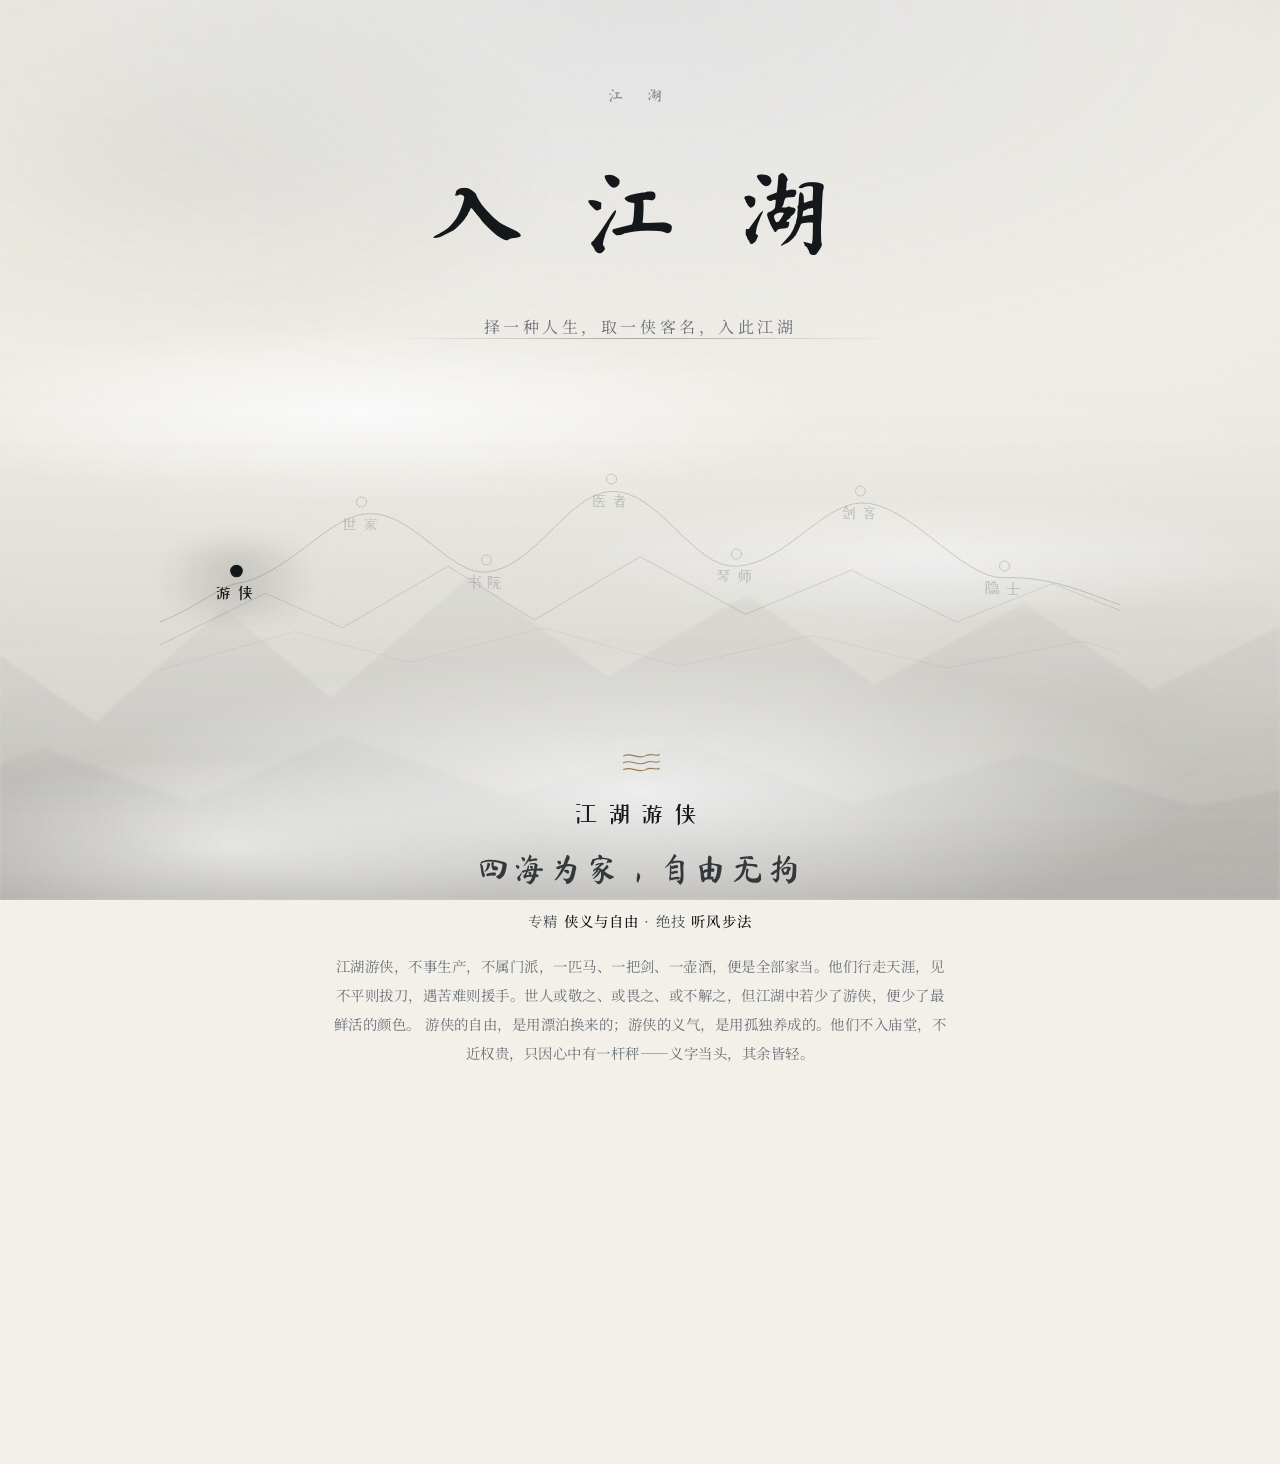
==== commit b7abfdc2: "feat: 七身份改为水墨国画符号并接入网站 (v7)" ====
--- a/index.html
+++ b/index.html
@@ -1,246 +1,258 @@
-<!DOCTYPE html>
-<html lang="zh-CN">
-<head>
-  <meta charset="UTF-8">
-  <meta name="viewport" content="width=device-width, initial-scale=1.0, maximum-scale=1.0, user-scalable=no, viewport-fit=cover">
-  <meta name="theme-color" content="#f3f0e9">
-  <title>江湖 · 水墨修行长卷</title>
-  <link rel="preconnect" href="https://fonts.googleapis.com">
-  <link rel="preconnect" href="https://fonts.gstatic.com" crossorigin>
-  <link href="https://fonts.googleapis.com/css2?family=Noto+Serif+SC:wght@400;500;700;900&family=Ma+Shan+Zheng&family=ZCOOL+XiaoWei&display=swap" rel="stylesheet">
-  <link rel="stylesheet" href="css/style.css?v=6">
-</head>
-<body data-identity="youxia" data-time="清晨" data-weather="mist">
-
-  <!-- ===== 背景层：宣纸 · 远山 · 雾气 · 纸纹 · 粒子 ===== -->
-  <div id="bgStage" aria-hidden="true">
-    <div id="bgFar" class="bg-layer" data-depth="0.018"></div>
-    <div id="bgMid" class="bg-layer" data-depth="0.030"></div>
-    <div id="bgCloud" class="bg-layer" data-depth="0.052"></div>
-    <div id="bgGrade" class="bg-layer"></div>
-    <div id="bgVignette" class="bg-layer"></div>
-    <div id="bgMist" class="bg-layer" data-depth="0.072"></div>
-    <div id="bgGrain" class="bg-layer"></div>
-    <div id="particleLayer"></div>
-  </div>
-
-  <!-- 身份水墨回应层（七身份各异） -->
-  <div id="inkFx" aria-hidden="true"></div>
-
-  <!-- 个人页身份大图 + 水墨遮罩（仅「我的侠客 / 个人」） -->
-  <div id="personaBg" aria-hidden="true"></div>
-  <div id="personaWash" aria-hidden="true"></div>
-
-  <!-- 入江湖定名仪式 -->
-  <div id="ritualOverlay" aria-hidden="true">
-    <div class="ritual-inner">
-      <div class="ritual-name" id="ritualName"></div>
-      <div class="ritual-motto" id="ritualMotto"></div>
-      <div class="ritual-ring"></div>
-    </div>
-  </div>
-
-  <div id="app">
-
-    <!-- ========== 入江湖（画卷构图） ========== -->
-    <div class="view active" id="view-auth">
-      <div class="scroll-stage">
-        <header class="scroll-head">
-          <div class="head-mark">江 湖</div>
-          <h1 class="scroll-title">入 江 湖</h1>
-          <p class="scroll-sub">择一种人生，取一侠客名，入此江湖</p>
-        </header>
-
-        <section class="identity-space" id="identitySpace">
-          <svg class="space-path" viewBox="0 0 1000 300" preserveAspectRatio="none" aria-hidden="true">
-            <path d="M0 250 L110 196 L190 232 L300 168 L390 224 L500 158 L610 218 L720 172 L830 226 L930 186 L1000 214"
-                  fill="none" stroke="rgba(21,24,26,.10)" stroke-width="1.2"/>
-            <path d="M0 276 L140 236 L260 268 L400 232 L540 272 L680 240 L820 274 L960 246 L1000 258"
-                  fill="none" stroke="rgba(21,24,26,.06)" stroke-width="1"/>
-            <path d="M0 226 C 40 210, 60 190, 80 186 C 130 178, 170 122, 210 114 C 260 104, 300 178, 340 174
-                     C 390 170, 425 92, 470 90 C 520 88, 555 170, 600 168 C 650 166, 688 104, 730 102
-                     C 780 100, 835 182, 880 180 C 930 178, 970 198, 1000 208"
-                  fill="none" stroke="rgba(21,24,26,.20)" stroke-width="1"/>
-          </svg>
-          <div class="id-nodes" id="identityList"><!-- JS 注入七个墨色落点 --></div>
-        </section>
-
-        <section class="colophon" id="identityDetail">
-          <div class="colo-mark" id="idDetailMark"></div>
-          <div class="colo-name" id="idDetailName">江湖游侠</div>
-          <div class="colo-motto" id="idDetailMotto">四海为家，自由无拘</div>
-          <div class="colo-meta" id="idDetailMeta"></div>
-          <div class="colo-desc" id="idDetailDesc"></div>
-        </section>
-
-        <section class="name-field" id="nameField">
-          <div class="paper-note">
-            <span class="note-label">取 一 侠 客 名</span>
-            <input type="text" class="jx-input" id="authUsername" placeholder="落笔于此" maxlength="12" autocomplete="off">
-          </div>
-          <button class="jx-btn jx-enter" onclick="app.submitRegister()"><span>入 江 湖</span><i class="seal"></i></button>
-        </section>
-      </div>
-    </div>
-
-    <!-- ========== 江湖首页 ========== -->
-    <div class="view" id="view-home">
-      <div class="home-stage">
-        <div class="home-time" id="homeTime"></div>
-        <div class="home-name" id="homeIdentityName"></div>
-        <div class="home-time" id="homeChar" style="margin-top:.4rem;"></div>
-        <p class="home-greeting" id="homeGreeting"></p>
-        <button class="jx-chapter" id="homeActionBtn" onclick="app.startCultivation()">
-          <i class="ch-mark"></i><span class="ch-text">今 日 修 行</span>
-        </button>
-        <div class="home-stats" id="homeMiniStats"></div>
-      </div>
-
-      <div class="home-switch">
-        <div class="switch-title">— 七种人生，皆可历 —</div>
-        <div class="identity-switcher" id="identitySwitcher"></div>
-      </div>
-    </div>
-
-    <!-- ========== 我的侠客 ========== -->
-    <div class="view" id="view-knight">
-      <div class="scroll-page">
-        <header class="page-head">
-          <h2 class="page-title" id="knightName">—</h2>
-          <p class="page-sub" id="knightPageSubtitle"></p>
-        </header>
-        <div class="sec-block">
-          <div class="sec-head">属性成长</div>
-          <div id="knightStatsPanel"></div>
-        </div>
-        <div class="sec-block">
-          <div class="sec-head">身份体验</div>
-          <div id="identityProgress"></div>
-        </div>
-        <div class="sec-block">
-          <div class="sec-head">江湖经历</div>
-          <div id="knightHistory"></div>
-        </div>
-      </div>
-    </div>
-
-    <!-- ========== 今日修行 ========== -->
-    <div class="view" id="view-cultivation">
-      <div class="cult-header">
-        <div class="cult-date" id="cultivationDate"></div>
-        <h2 class="cult-title">今 日 修 行</h2>
-        <div class="cult-identity" id="cultIdentity"></div>
-      </div>
-      <div class="cult-timeline" id="cultTimeline"><!-- JS 注入五个章节印记 --></div>
-      <div class="cult-stage" id="cultivationContent"><!-- JS 注入当日手札 --></div>
-    </div>
-
-    <!-- ========== 个人界面 ========== -->
-    <div class="view" id="view-profile">
-      <div class="scroll-page">
-        <header class="page-head">
-          <h2 class="page-title" id="profileName">—</h2>
-          <p class="page-sub" id="profileSub"></p>
-        </header>
-
-        <div class="sec-block">
-          <div class="sec-head">自创人设</div>
-          <div id="profilePersona"></div>
-        </div>
-
-        <div class="sec-block">
-          <div class="sec-head">身份</div>
-          <div id="profileIdentity"></div>
-        </div>
-
-        <div class="sec-block">
-          <div class="sec-head">藏书阁</div>
-          <div class="library-tabs">
-            <span class="tab-ink" id="profileTabInk"></span>
-            <button class="library-tab library-tab-profile active" data-tab="all" onclick="app.switchLibraryTab('all','profileLibraryGrid')">全部</button>
-            <button class="library-tab library-tab-profile" data-tab="poetry" onclick="app.switchLibraryTab('poetry','profileLibraryGrid')">诗词</button>
-            <button class="library-tab library-tab-profile" data-tab="wisdom" onclick="app.switchLibraryTab('wisdom','profileLibraryGrid')">典籍</button>
-            <button class="library-tab library-tab-profile" data-tab="martial" onclick="app.switchLibraryTab('martial','profileLibraryGrid')">武学</button>
-          </div>
-          <div class="library-grid" id="profileLibraryGrid"></div>
-        </div>
-      </div>
-    </div>
-
-    <!-- ========== 藏书阁 ========== -->
-    <div class="view" id="view-library">
-      <div class="scroll-page">
-        <header class="page-head">
-          <h2 class="page-title">藏书阁</h2>
-          <p class="page-sub">收藏所学典籍、诗词与武学笔记</p>
-        </header>
-        <div class="library-tabs">
-          <span class="tab-ink" id="mainTabInk"></span>
-          <button class="library-tab active" data-tab="all" onclick="app.switchLibraryTab('all')">全部</button>
-          <button class="library-tab" data-tab="poetry" onclick="app.switchLibraryTab('poetry')">诗词</button>
-          <button class="library-tab" data-tab="wisdom" onclick="app.switchLibraryTab('wisdom')">典籍</button>
-          <button class="library-tab" data-tab="martial" onclick="app.switchLibraryTab('martial')">武学</button>
-        </div>
-        <div class="library-grid" id="libraryGrid"></div>
-      </div>
-    </div>
-
-  </div>
-
-  <!-- 底部：极轻文字入口 -->
-  <nav class="bottom-nav" id="bottomNav" style="display:none;">
-    <div class="nav-item active" data-view="home" onclick="app.go('home')">
-      <span class="nav-icon">山</span><span class="nav-label">江湖</span>
-    </div>
-    <div class="nav-item" data-view="knight" onclick="app.go('knight')">
-      <span class="nav-icon">侠</span><span class="nav-label">侠客</span>
-    </div>
-    <div class="nav-item" data-view="cultivation" onclick="app.go('cultivation')">
-      <span class="nav-icon">修</span><span class="nav-label">修行</span>
-    </div>
-    <div class="nav-item" data-view="profile" onclick="app.go('profile')">
-      <span class="nav-icon">印</span><span class="nav-label">个人</span>
-    </div>
-    <div class="nav-item nav-sound" id="navSound" onclick="app.toggleSound()" title="环境音">
-      <span class="nav-icon" id="soundIcon">音</span><span class="nav-label">音</span>
-    </div>
-  </nav>
-
-  <!-- 自创人设：宣纸题字 -->
-  <div class="modal-mask" id="personaModal" style="display:none;">
-    <div class="modal-box">
-      <h3 class="modal-title">自 创 人 设</h3>
-      <div class="modal-field">
-        <span class="f-label">人 设 之 名</span>
-        <input type="text" class="jx-input" id="personaName" placeholder="落笔于此" maxlength="12" style="text-align:left;">
-      </div>
-      <div class="modal-field">
-        <span class="f-label">述 其 人 设</span>
-        <textarea class="auth-textarea" id="personaDesc" placeholder="来历、性情、行迹…" maxlength="200"></textarea>
-      </div>
-      <div class="modal-actions">
-        <button class="jx-confirm" id="personaSaveBtn" onclick="app.savePersona()"><span>落 印</span><i class="seal"></i></button>
-        <button class="jx-link" onclick="app.closePersonaModal()">取消</button>
-      </div>
-    </div>
-  </div>
-
-  <!-- 水墨转场遮罩 -->
-  <div id="inkTransition" aria-hidden="true"></div>
-
-  <!-- 载入 -->
-  <div id="enterVeil"></div>
-
-  <!-- 点击反馈层 -->
-  <div id="rippleLayer" aria-hidden="true"></div>
-
-  <!-- Toast -->
-  <div class="toast" id="toast"></div>
-
-  <script src="js/images.js?v=6"></script>
-  <script src="js/data.js?v=6"></script>
-  <script src="js/data-relations.js?v=6"></script>
-  <script src="js/data-identity-cultivation.js?v=6"></script>
-  <script src="js/app.js?v=6"></script>
-</body>
-</html>
+<!DOCTYPE html>
+<html lang="zh-CN">
+<head>
+  <meta charset="UTF-8">
+  <meta name="viewport" content="width=device-width, initial-scale=1.0, maximum-scale=1.0, user-scalable=no, viewport-fit=cover">
+  <meta name="theme-color" content="#f3f0e9">
+  <title>江湖 · 水墨修行长卷</title>
+  <link rel="preconnect" href="https://fonts.googleapis.com">
+  <link rel="preconnect" href="https://fonts.gstatic.com" crossorigin>
+  <link href="https://fonts.googleapis.com/css2?family=Noto+Serif+SC:wght@400;500;700;900&family=Ma+Shan+Zheng&family=ZCOOL+XiaoWei&display=swap" rel="stylesheet">
+  <link rel="stylesheet" href="css/style.css?v=7">
+</head>
+<body data-identity="youxia" data-time="清晨" data-weather="mist">
+
+  <!-- ===== 共享水墨笔触滤镜（供七身份国画符号引用） ===== -->
+  <svg width="0" height="0" style="position:absolute" aria-hidden="true"><defs>
+    <filter id="inkRough" x="-25%" y="-25%" width="150%" height="150%">
+      <feTurbulence type="fractalNoise" baseFrequency="0.013 0.02" numOctaves="2" seed="6" result="n"/>
+      <feDisplacementMap in="SourceGraphic" in2="n" scale="6" xChannelSelector="R" yChannelSelector="G"/>
+    </filter>
+    <radialGradient id="inkPool" cx="50%" cy="55%" r="58%">
+      <stop offset="0%" stop-color="#13171a" stop-opacity=".46"/>
+      <stop offset="100%" stop-color="#13171a" stop-opacity="0"/>
+    </radialGradient>
+  </defs></svg>
+
+  <!-- ===== 背景层：宣纸 · 远山 · 雾气 · 纸纹 · 粒子 ===== -->
+  <div id="bgStage" aria-hidden="true">
+    <div id="bgFar" class="bg-layer" data-depth="0.018"></div>
+    <div id="bgMid" class="bg-layer" data-depth="0.030"></div>
+    <div id="bgCloud" class="bg-layer" data-depth="0.052"></div>
+    <div id="bgGrade" class="bg-layer"></div>
+    <div id="bgVignette" class="bg-layer"></div>
+    <div id="bgMist" class="bg-layer" data-depth="0.072"></div>
+    <div id="bgGrain" class="bg-layer"></div>
+    <div id="particleLayer"></div>
+  </div>
+
+  <!-- 身份水墨回应层（七身份各异） -->
+  <div id="inkFx" aria-hidden="true"></div>
+
+  <!-- 个人页身份大图 + 水墨遮罩（仅「我的侠客 / 个人」） -->
+  <div id="personaBg" aria-hidden="true"></div>
+  <div id="personaWash" aria-hidden="true"></div>
+
+  <!-- 入江湖定名仪式 -->
+  <div id="ritualOverlay" aria-hidden="true">
+    <div class="ritual-inner">
+      <div class="ritual-name" id="ritualName"></div>
+      <div class="ritual-motto" id="ritualMotto"></div>
+      <div class="ritual-ring"></div>
+    </div>
+  </div>
+
+  <div id="app">
+
+    <!-- ========== 入江湖（画卷构图） ========== -->
+    <div class="view active" id="view-auth">
+      <div class="scroll-stage">
+        <header class="scroll-head">
+          <div class="head-mark">江 湖</div>
+          <h1 class="scroll-title">入 江 湖</h1>
+          <p class="scroll-sub">择一种人生，取一侠客名，入此江湖</p>
+        </header>
+
+        <section class="identity-space" id="identitySpace">
+          <svg class="space-path" viewBox="0 0 1000 300" preserveAspectRatio="none" aria-hidden="true">
+            <path d="M0 250 L110 196 L190 232 L300 168 L390 224 L500 158 L610 218 L720 172 L830 226 L930 186 L1000 214"
+                  fill="none" stroke="rgba(21,24,26,.10)" stroke-width="1.2"/>
+            <path d="M0 276 L140 236 L260 268 L400 232 L540 272 L680 240 L820 274 L960 246 L1000 258"
+                  fill="none" stroke="rgba(21,24,26,.06)" stroke-width="1"/>
+            <path d="M0 226 C 40 210, 60 190, 80 186 C 130 178, 170 122, 210 114 C 260 104, 300 178, 340 174
+                     C 390 170, 425 92, 470 90 C 520 88, 555 170, 600 168 C 650 166, 688 104, 730 102
+                     C 780 100, 835 182, 880 180 C 930 178, 970 198, 1000 208"
+                  fill="none" stroke="rgba(21,24,26,.20)" stroke-width="1"/>
+          </svg>
+          <div class="id-nodes" id="identityList"><!-- JS 注入七个墨色落点 --></div>
+        </section>
+
+        <section class="colophon" id="identityDetail">
+          <div class="colo-mark" id="idDetailMark"></div>
+          <div class="colo-name" id="idDetailName">江湖游侠</div>
+          <div class="colo-motto" id="idDetailMotto">四海为家，自由无拘</div>
+          <div class="colo-meta" id="idDetailMeta"></div>
+          <div class="colo-desc" id="idDetailDesc"></div>
+        </section>
+
+        <section class="name-field" id="nameField">
+          <div class="paper-note">
+            <span class="note-label">取 一 侠 客 名</span>
+            <input type="text" class="jx-input" id="authUsername" placeholder="落笔于此" maxlength="12" autocomplete="off">
+          </div>
+          <button class="jx-btn jx-enter" onclick="app.submitRegister()"><span>入 江 湖</span><i class="seal"></i></button>
+        </section>
+      </div>
+    </div>
+
+    <!-- ========== 江湖首页 ========== -->
+    <div class="view" id="view-home">
+      <div class="home-stage">
+        <div class="home-time" id="homeTime"></div>
+        <div class="home-name" id="homeIdentityName"></div>
+        <div class="home-time" id="homeChar" style="margin-top:.4rem;"></div>
+        <p class="home-greeting" id="homeGreeting"></p>
+        <button class="jx-chapter" id="homeActionBtn" onclick="app.startCultivation()">
+          <i class="ch-mark"></i><span class="ch-text">今 日 修 行</span>
+        </button>
+        <div class="home-stats" id="homeMiniStats"></div>
+      </div>
+
+      <div class="home-switch">
+        <div class="switch-title">— 七种人生，皆可历 —</div>
+        <div class="identity-switcher" id="identitySwitcher"></div>
+      </div>
+    </div>
+
+    <!-- ========== 我的侠客 ========== -->
+    <div class="view" id="view-knight">
+      <div class="scroll-page">
+        <header class="page-head">
+          <h2 class="page-title" id="knightName">—</h2>
+          <p class="page-sub" id="knightPageSubtitle"></p>
+        </header>
+        <div class="sec-block">
+          <div class="sec-head">属性成长</div>
+          <div id="knightStatsPanel"></div>
+        </div>
+        <div class="sec-block">
+          <div class="sec-head">身份体验</div>
+          <div id="identityProgress"></div>
+        </div>
+        <div class="sec-block">
+          <div class="sec-head">江湖经历</div>
+          <div id="knightHistory"></div>
+        </div>
+      </div>
+    </div>
+
+    <!-- ========== 今日修行 ========== -->
+    <div class="view" id="view-cultivation">
+      <div class="cult-header">
+        <div class="cult-date" id="cultivationDate"></div>
+        <h2 class="cult-title">今 日 修 行</h2>
+        <div class="cult-identity" id="cultIdentity"></div>
+      </div>
+      <div class="cult-timeline" id="cultTimeline"><!-- JS 注入五个章节印记 --></div>
+      <div class="cult-stage" id="cultivationContent"><!-- JS 注入当日手札 --></div>
+    </div>
+
+    <!-- ========== 个人界面 ========== -->
+    <div class="view" id="view-profile">
+      <div class="scroll-page">
+        <header class="page-head">
+          <h2 class="page-title" id="profileName">—</h2>
+          <p class="page-sub" id="profileSub"></p>
+        </header>
+
+        <div class="sec-block">
+          <div class="sec-head">自创人设</div>
+          <div id="profilePersona"></div>
+        </div>
+
+        <div class="sec-block">
+          <div class="sec-head">身份</div>
+          <div id="profileIdentity"></div>
+        </div>
+
+        <div class="sec-block">
+          <div class="sec-head">藏书阁</div>
+          <div class="library-tabs">
+            <span class="tab-ink" id="profileTabInk"></span>
+            <button class="library-tab library-tab-profile active" data-tab="all" onclick="app.switchLibraryTab('all','profileLibraryGrid')">全部</button>
+            <button class="library-tab library-tab-profile" data-tab="poetry" onclick="app.switchLibraryTab('poetry','profileLibraryGrid')">诗词</button>
+            <button class="library-tab library-tab-profile" data-tab="wisdom" onclick="app.switchLibraryTab('wisdom','profileLibraryGrid')">典籍</button>
+            <button class="library-tab library-tab-profile" data-tab="martial" onclick="app.switchLibraryTab('martial','profileLibraryGrid')">武学</button>
+          </div>
+          <div class="library-grid" id="profileLibraryGrid"></div>
+        </div>
+      </div>
+    </div>
+
+    <!-- ========== 藏书阁 ========== -->
+    <div class="view" id="view-library">
+      <div class="scroll-page">
+        <header class="page-head">
+          <h2 class="page-title">藏书阁</h2>
+          <p class="page-sub">收藏所学典籍、诗词与武学笔记</p>
+        </header>
+        <div class="library-tabs">
+          <span class="tab-ink" id="mainTabInk"></span>
+          <button class="library-tab active" data-tab="all" onclick="app.switchLibraryTab('all')">全部</button>
+          <button class="library-tab" data-tab="poetry" onclick="app.switchLibraryTab('poetry')">诗词</button>
+          <button class="library-tab" data-tab="wisdom" onclick="app.switchLibraryTab('wisdom')">典籍</button>
+          <button class="library-tab" data-tab="martial" onclick="app.switchLibraryTab('martial')">武学</button>
+        </div>
+        <div class="library-grid" id="libraryGrid"></div>
+      </div>
+    </div>
+
+  </div>
+
+  <!-- 底部：极轻文字入口 -->
+  <nav class="bottom-nav" id="bottomNav" style="display:none;">
+    <div class="nav-item active" data-view="home" onclick="app.go('home')">
+      <span class="nav-icon">山</span><span class="nav-label">江湖</span>
+    </div>
+    <div class="nav-item" data-view="knight" onclick="app.go('knight')">
+      <span class="nav-icon">侠</span><span class="nav-label">侠客</span>
+    </div>
+    <div class="nav-item" data-view="cultivation" onclick="app.go('cultivation')">
+      <span class="nav-icon">修</span><span class="nav-label">修行</span>
+    </div>
+    <div class="nav-item" data-view="profile" onclick="app.go('profile')">
+      <span class="nav-icon">印</span><span class="nav-label">个人</span>
+    </div>
+    <div class="nav-item nav-sound" id="navSound" onclick="app.toggleSound()" title="环境音">
+      <span class="nav-icon" id="soundIcon">音</span><span class="nav-label">音</span>
+    </div>
+  </nav>
+
+  <!-- 自创人设：宣纸题字 -->
+  <div class="modal-mask" id="personaModal" style="display:none;">
+    <div class="modal-box">
+      <h3 class="modal-title">自 创 人 设</h3>
+      <div class="modal-field">
+        <span class="f-label">人 设 之 名</span>
+        <input type="text" class="jx-input" id="personaName" placeholder="落笔于此" maxlength="12" style="text-align:left;">
+      </div>
+      <div class="modal-field">
+        <span class="f-label">述 其 人 设</span>
+        <textarea class="auth-textarea" id="personaDesc" placeholder="来历、性情、行迹…" maxlength="200"></textarea>
+      </div>
+      <div class="modal-actions">
+        <button class="jx-confirm" id="personaSaveBtn" onclick="app.savePersona()"><span>落 印</span><i class="seal"></i></button>
+        <button class="jx-link" onclick="app.closePersonaModal()">取消</button>
+      </div>
+    </div>
+  </div>
+
+  <!-- 水墨转场遮罩 -->
+  <div id="inkTransition" aria-hidden="true"></div>
+
+  <!-- 载入 -->
+  <div id="enterVeil"></div>
+
+  <!-- 点击反馈层 -->
+  <div id="rippleLayer" aria-hidden="true"></div>
+
+  <!-- Toast -->
+  <div class="toast" id="toast"></div>
+
+  <script src="js/images.js?v=7"></script>
+  <script src="js/data.js?v=7"></script>
+  <script src="js/data-relations.js?v=7"></script>
+  <script src="js/data-identity-cultivation.js?v=7"></script>
+  <script src="js/app.js?v=7"></script>
+</body>
+</html>
--- a/css/style.css
+++ b/css/style.css
@@ -1,472 +1,614 @@
 /* ============================================================
-   东方江湖 · 视觉设计系统 v5
-   东方古风 × 简约高级 × 微微 3D × 沉浸式文字修行
-   现代高级 UI 骨架 + 克制东方材质 + 抽象东方符号 + 仪式感交互
-   原则：不用矩形按钮、不用大圆角卡片、不用金渐变、不用厚重阴影
+   江湖 v6 · 水墨画卷式界面
+   宣纸 / 淡墨山水 / 留白构图 / 墨线·印记·节点 作为交互语言
+   禁止：矩形按钮、厚重圆角卡片、蓝紫渐变、彩色霓虹、发光玻璃
    ============================================================ */
 
 :root{
-  /* 墨色 */
-  --ink-0:#0a0c0e; --ink-1:#0f1316; --ink-2:#151a1e; --ink-3:#1c2228;
-  /* 文字 / 雾白 */
-  --fog:#ece9e1; --fog-soft:rgba(236,233,225,.62); --ink-soft:rgba(220,217,208,.48); --ink-faint:rgba(220,217,208,.28);
-  /* 低饱和东方色 */
-  --jade:#6f8f86; --blue:#5d7689; --brown:#8a7a64;
-  --gold:#c9a86a; --gold-bright:#e0c389; --gold-soft:rgba(201,168,106,.5); --gold-faint:rgba(201,168,106,.16);
-  /* 线条 */
-  --hairline:rgba(201,168,106,.20); --hairline-soft:rgba(236,233,225,.09); --hairline-strong:rgba(201,168,106,.38);
-  /* 玻璃 / 阴影（克制） */
-  --glass:rgba(18,22,26,.40); --glass-2:rgba(12,16,20,.34); --glass-edge:rgba(236,233,225,.07);
-  --shadow-soft:0 8px 24px -16px rgba(0,0,0,.5); --shadow-deep:0 18px 48px -28px rgba(0,0,0,.55);
-  /* 圆角（几乎不用，靠角标） */
-  --r-node:999px; --r-soft:6px; --r-card:4px;
-  /* 模糊 */
-  --blur-glass:10px;
-  /* 缓动（缓入缓出 + 微惯性，无弹跳） */
-  --ease:cubic-bezier(.22,.61,.36,1); --ease-soft:cubic-bezier(.4,.14,.3,1); --ease-inout:cubic-bezier(.45,.05,.35,1);
+  /* 宣纸 */
+  --paper:#f3f0e9; --paper-2:#eae5db; --paper-deep:#e2dbd0;
+  /* 墨色（浓 → 淡） */
+  --ink-900:#15181a; --ink-800:#22262a; --ink-700:#33383d;
+  --ink-600:#4d545a; --ink-500:#6b7278; --ink-400:#8b9298; --ink-300:#a7adb2;
+  /* 墨线 */
+  --line:rgba(21,24,26,.16); --line-soft:rgba(21,24,26,.085); --line-strong:rgba(21,24,26,.34);
+  /* 暖金（极少）/ 朱砂印（极少） */
+  --gold:#a3854a; --gold-soft:rgba(163,133,74,.42); --gold-faint:rgba(163,133,74,.14);
+  --seal:#9c3b2c; --seal-soft:rgba(156,59,44,.42); --seal-faint:rgba(156,59,44,.14);
+  /* 淡墨渲染 */
+  --wash:rgba(21,24,26,.05); --wash-soft:rgba(21,24,26,.03);
+  /* 纸面玻璃（极轻） */
+  --glass:rgba(247,245,240,.55);
+  --shadow-soft:0 10px 30px -22px rgba(40,34,26,.5);
+  --shadow-deep:0 26px 60px -36px rgba(40,34,26,.45);
+  --r-soft:2px; --blur-glass:8px;
+  /* 缓动：缓入缓出 + 轻微惯性（无弹跳） */
+  --ease:cubic-bezier(.22,.61,.36,1);
+  --ease-soft:cubic-bezier(.4,.14,.3,1);
+  --ease-brush:cubic-bezier(.32,.02,.24,1);
   --t-fast:180ms; --t-mid:420ms; --t-slow:900ms;
-  /* 当前身份强调色（JS 覆盖） */
-  --id-accent:#c8a25a; --id-accent-soft:rgba(200,162,90,.5);
+  /* 当前身份墨色倾向（JS 覆盖） */
+  --id-accent:#8a6a3a; --id-accent-soft:rgba(138,106,58,.4);
 }
 
 /* ---------- 基础 ---------- */
 *{ box-sizing:border-box; margin:0; padding:0; }
 html,body{ height:100%; }
 body{
-  font-family:'Noto Serif SC', serif; color:var(--fog); background:var(--ink-0);
+  font-family:'Noto Serif SC', serif; color:var(--ink-800); background:var(--paper);
   overflow-x:hidden; -webkit-font-smoothing:antialiased; text-rendering:optimizeLegibility;
-  letter-spacing:.02em; line-height:1.9;
+  letter-spacing:.03em; line-height:1.95;
 }
-::selection{ background:var(--gold-soft); color:#fff; }
+::selection{ background:rgba(21,24,26,.12); color:var(--ink-900); }
 button{ font-family:inherit; cursor:pointer; color:inherit; border:none; background:none; }
 input,textarea{ font-family:inherit; }
-a{ color:var(--gold); }
+a{ color:var(--ink-800); }
 
 .bg-layer{ position:fixed; inset:0; pointer-events:none; will-change:transform; }
 
-/* ---------- 氛围舞台（背景层：极淡纸张 + 远山线稿 + 云带 + 雾 + 颗粒） ---------- */
+/* ---------- 背景层：宣纸 + 远山 + 雾气 + 纸纹 ---------- */
 #bgStage{ position:fixed; inset:0; z-index:0; overflow:hidden;
+  background:radial-gradient(130% 90% at 50% 8%, #f7f5f0 0%, #f1eee7 52%, #e9e4da 100%); }
+#bgFar{
+  background-image:url("data:image/svg+xml;utf8,<svg xmlns='http://www.w3.org/2000/svg' viewBox='0 0 1440 420' preserveAspectRatio='none'><path d='M0 300 L120 236 L210 286 L330 200 L430 268 L560 176 L690 252 L820 190 L940 258 L1080 196 L1200 262 L1320 214 L1440 272 L1440 420 L0 420 Z' fill='%23222' opacity='.075'/><path d='M0 352 L160 306 L300 346 L440 296 L600 342 L760 300 L920 348 L1080 310 L1240 350 L1440 318 L1440 420 L0 420 Z' fill='%23222' opacity='.055'/></svg>");
+  background-repeat:no-repeat; background-position:bottom center; background-size:120% 62%;
+  filter:blur(1.6px); opacity:.9;
+  -webkit-mask-image:linear-gradient(180deg, transparent 40%, #000 100%);
+          mask-image:linear-gradient(180deg, transparent 40%, #000 100%); }
+#bgMid{ background:
+    radial-gradient(46% 34% at 14% 18%, rgba(120,110,92,.09), transparent 68%),
+    radial-gradient(40% 30% at 88% 82%, rgba(120,110,92,.08), transparent 68%); opacity:.9; }
+#bgCloud{ background:
+    radial-gradient(52% 14% at 28% 46%, rgba(255,255,255,.85), transparent 72%),
+    radial-gradient(40% 10% at 72% 62%, rgba(255,255,255,.7), transparent 72%);
+  animation:cloudDrift 74s var(--ease-soft) infinite alternate; }
+#bgGrade{ transition:background 1.6s var(--ease-soft); }
+#bgVignette{ background:radial-gradient(122% 92% at 50% 42%, transparent 56%, rgba(120,108,90,.20) 100%); }
+#bgMist{ background:
+    radial-gradient(60% 22% at 50% 88%, rgba(255,255,255,.75), transparent 72%),
+    radial-gradient(34% 14% at 18% 94%, rgba(255,255,255,.6), transparent 72%);
+  animation:mistDrift 46s var(--ease-soft) infinite alternate; }
+#bgGrain{ opacity:.5; mix-blend-mode:multiply;
+  background-image:url("data:image/svg+xml;utf8,<svg xmlns='http://www.w3.org/2000/svg' width='140' height='140'><filter id='n'><feTurbulence type='fractalNoise' baseFrequency='0.86' numOctaves='3'/></filter><rect width='100%25' height='100%25' filter='url(%23n)' opacity='0.16'/></svg>"); }
+#particleLayer{ position:fixed; inset:0; z-index:0; pointer-events:none; overflow:hidden; }
+
+.particle{ position:absolute; top:-8%; pointer-events:none; opacity:0; }
+.particle-rain{ width:1px; height:52px; background:linear-gradient(transparent, rgba(60,66,72,.35)); animation:rainFall linear infinite; }
+.particle-snow{ width:4px; height:4px; border-radius:50%; background:rgba(255,255,255,.9); box-shadow:0 0 0 .5px rgba(120,120,120,.3); animation:snowFall linear infinite; }
+.particle-petal{ width:7px; height:7px; border-radius:60% 0 60% 0; background:rgba(160,110,110,.45); animation:petalFall linear infinite; }
+.particle-leaf{ width:9px; height:5px; border-radius:0 80% 0 80%; background:rgba(140,110,70,.45); animation:petalFall linear infinite; }
+.particle-firefly{ width:3px; height:3px; border-radius:50%; background:rgba(163,133,74,.85); box-shadow:0 0 8px 1px rgba(163,133,74,.35); animation:firefly linear infinite; }
+
+/* ---------- 个人页身份大图（唯一使用处）：水墨遮罩融合 ---------- */
+#personaBg{ position:fixed; inset:0; z-index:1; pointer-events:none; opacity:0;
+  background-size:cover; background-position:center 22%;
+  filter:grayscale(1) contrast(1.06) brightness(1.18);
+  mix-blend-mode:multiply; transform:scale(1.06);
+  transition:opacity 1.2s var(--ease-soft), transform 9s var(--ease); }
+body.view-personal #personaBg{ opacity:.34; transform:scale(1.0); }
+#personaWash{ position:fixed; inset:0; z-index:1; pointer-events:none; opacity:0;
+  transition:opacity 1.2s var(--ease-soft);
   background:
-    radial-gradient(140% 100% at 50% -10%, #171e24 0%, #0c1013 55%, #070a0c 100%); }
-#bgFar{
-  background-image:url("../assets/jianghu/background-elements/mountain-far.svg");
-  background-repeat:no-repeat; background-position:bottom center; background-size:cover;
-  opacity:.7; filter:blur(.4px);
-  -webkit-mask-image:linear-gradient(180deg, transparent 32%, #000 100%);
-          mask-image:linear-gradient(180deg, transparent 32%, #000 100%); }
-#bgMid{ background:
-    radial-gradient(80% 60% at 18% 12%, rgba(40,52,58,.4), transparent 60%),
-    radial-gradient(70% 55% at 84% 88%, rgba(28,36,42,.36), transparent 60%); opacity:.85; }
-#bgCloud{
-  background-image:url("../assets/jianghu/background-elements/cloud-band.svg");
-  background-repeat:no-repeat; background-position:30% 22%; background-size:80% auto;
-  animation:cloudDrift 60s var(--ease) infinite alternate; opacity:.7; }
-#bgGrade{ transition:background 1.4s var(--ease-soft); }
-#bgVignette{ background:radial-gradient(120% 95% at 50% 42%, transparent 52%, rgba(0,0,0,.5) 100%); mix-blend-mode:multiply; }
-#bgMist{ background:
-    radial-gradient(60% 30% at 50% 86%, rgba(220,225,230,.05), transparent 70%),
-    radial-gradient(40% 18% at 20% 92%, rgba(220,225,230,.04), transparent 70%);
-  animation:mistDrift 34s var(--ease) infinite alternate; opacity:.75; }
-#bgGrain{ opacity:.045; mix-blend-mode:overlay;
-  background-image:url("data:image/svg+xml;utf8,<svg xmlns='http://www.w3.org/2000/svg' width='120' height='120'><filter id='n'><feTurbulence type='fractalNoise' baseFrequency='0.9' numOctaves='2'/></filter><rect width='100%25' height='100%25' filter='url(%23n)' opacity='0.5'/></svg>"); }
-#particleLayer{ position:fixed; inset:0; z-index:0; pointer-events:none; overflow:hidden; }
-
-/* 粒子（极低强度） */
-.particle{ position:absolute; top:-8%; pointer-events:none; opacity:0; }
-.particle-rain{ width:1px; height:60px; background:linear-gradient(transparent, rgba(200,220,230,.4)); animation:rainFall linear infinite; }
-.particle-snow{ width:4px; height:4px; border-radius:50%; background:rgba(236,240,245,.55); animation:snowFall linear infinite; }
-.particle-petal{ width:8px; height:8px; border-radius:60% 0 60% 0; background:rgba(196,140,150,.5); animation:petalFall linear infinite; }
-.particle-leaf{ width:10px; height:6px; border-radius:0 80% 0 80%; background:rgba(176,128,72,.5); animation:petalFall linear infinite; }
-.particle-firefly{ width:3px; height:3px; border-radius:50%; background:rgba(220,200,140,.8); box-shadow:0 0 8px 1px rgba(220,200,140,.4); animation:firefly linear infinite; }
-
-/* ---------- 身份抽象光晕（仅身份选择时） ---------- */
-#identityAura{ position:fixed; inset:0; z-index:1; pointer-events:none; opacity:0; transition:opacity 1.1s var(--ease-soft); }
-body.aura-on #identityAura{ opacity:1; }
-.aura-mark{ position:absolute; inset:0; display:grid; place-items:center; }
-.aura-mark svg{ width:min(72vw,620px); height:auto; opacity:.08; color:var(--id-accent); }
-.aura-mark svg [stroke]{ stroke:currentColor; }
-body[data-identity="youxia"]  #identityAura{ background:repeating-linear-gradient(112deg, transparent 0 26px, rgba(200,162,90,.04) 26px 27px, transparent 27px 60px); animation:windFlow 11s linear infinite; }
-body[data-identity="shijia"]  #identityAura{ background:radial-gradient(38% 38% at 50% 46%, rgba(191,138,94,.14), transparent 70%); animation:jadePulse 6s var(--ease) infinite; }
-body[data-identity="shuyuan"] #identityAura{ background:
-    repeating-linear-gradient(0deg, transparent 0 33px, rgba(127,168,156,.045) 33px 34px, transparent 34px 68px),
-    repeating-linear-gradient(90deg, transparent 0 33px, rgba(127,168,156,.035) 33px 34px, transparent 34px 68px); animation:inkBreathe 8s ease-in-out infinite; }
-body[data-identity="yizhe"]   #identityAura{ background:
-    radial-gradient(3px 3px at 22% 38%, rgba(127,174,135,.45), transparent 60%),
-    radial-gradient(3px 3px at 64% 30%, rgba(127,174,135,.36), transparent 60%),
-    radial-gradient(3px 3px at 78% 64%, rgba(127,174,135,.4), transparent 60%),
-    radial-gradient(3px 3px at 36% 72%, rgba(127,174,135,.36), transparent 60%); animation:dotBreathe 5.5s ease-in-out infinite; }
-body[data-identity="qinshi"]  #identityAura{ background:
-    radial-gradient(circle at 50% 50%, transparent 0, rgba(185,196,216,.09) 18%, transparent 19%),
-    radial-gradient(circle at 50% 50%, transparent 0, rgba(185,196,216,.07) 34%, transparent 35%),
-    radial-gradient(circle at 50% 50%, transparent 0, rgba(185,196,216,.05) 50%, transparent 51%); animation:rippleOut 7s ease-out infinite; }
-body[data-identity="jianke"]  #identityAura{ background:linear-gradient(118deg, transparent 44%, rgba(195,204,214,.18) 49%, rgba(255,255,255,.4) 50%, rgba(195,204,214,.18) 51%, transparent 56%); animation:sharpSweep 6s var(--ease) infinite; }
-body[data-identity="yinshi"]  #identityAura{ background:linear-gradient(180deg, transparent 40%, rgba(155,179,154,.09) 70%, transparent 92%); animation:mistMove 13s ease-in-out infinite; }
-
-/* ---------- 个人页沉浸式身份图（仅 personal 视图） ---------- */
-#personaBg{ position:fixed; inset:0; z-index:1; pointer-events:none; opacity:0;
-  background-size:cover; background-position:center; transform:scale(1.06);
-  transition:opacity 1.1s var(--ease-soft), transform 8s var(--ease); }
-body.view-personal #personaBg{ opacity:.4; transform:scale(1.0); }
-#personaBg::before{ content:""; position:absolute; inset:0;
-  background:radial-gradient(120% 90% at 50% 30%, transparent 28%, rgba(8,10,12,.78) 100%), linear-gradient(180deg, rgba(10,12,14,.5), rgba(8,10,12,.85)); }
-#personaBg::after{ content:""; position:absolute; inset:0; box-shadow:inset 0 0 200px 50px rgba(0,0,0,.6); }
-
-/* ---------- 入江湖仪式感遮罩 ---------- */
+    radial-gradient(120% 90% at 50% 40%, rgba(243,240,233,.55) 0%, rgba(243,240,233,.82) 46%, rgba(240,236,228,.96) 82%),
+    linear-gradient(180deg, rgba(243,240,233,.9), rgba(243,240,233,.55) 40%, rgba(238,233,224,.92)); }
+body.view-personal #personaWash{ opacity:1; }
+
+/* ---------- 入江湖仪式（墨色定名） ---------- */
 #ritualOverlay{ position:fixed; inset:0; z-index:40; display:grid; place-items:center;
-  background:radial-gradient(120% 120% at 50% 50%, rgba(10,12,14,.15), rgba(6,8,10,.92));
-  opacity:0; visibility:hidden; transition:opacity .5s var(--ease), visibility .5s; }
+  background:radial-gradient(120% 110% at 50% 50%, rgba(243,240,233,.62), rgba(232,227,218,.94));
+  opacity:0; visibility:hidden; transition:opacity .55s var(--ease), visibility .55s; }
 #ritualOverlay.show{ opacity:1; visibility:visible; }
-.ritual-inner{ position:relative; text-align:center; transform:scale(.96); transition:transform 1s var(--ease); }
+.ritual-inner{ position:relative; text-align:center; transform:scale(.98); transition:transform .9s var(--ease); }
 #ritualOverlay.show .ritual-inner{ transform:scale(1); }
-.ritual-name{ font-family:'Ma Shan Zheng',cursive; font-size:clamp(3.4rem,11vw,7rem); color:var(--fog);
-  text-shadow:0 0 30px rgba(201,168,106,.3); letter-spacing:.16em; opacity:0; transform:translateY(14px); animation:ritualRise 1s var(--ease) .15s forwards; }
-.ritual-motto{ margin-top:.6rem; font-family:'ZCOOL XiaoWei',serif; font-size:clamp(1.1rem,3.4vw,1.7rem);
-  color:var(--gold-bright); letter-spacing:.32em; opacity:0; animation:ritualRise 1s var(--ease) .5s forwards; }
-.ritual-ring{ position:absolute; left:50%; top:50%; width:10px; height:10px; border:1px solid var(--gold-soft);
-  border-radius:50%; transform:translate(-50%,-50%); animation:ritualRing 1.2s var(--ease) forwards; }
-
-/* ---------- 点击反馈层（变体：ripple / ink / seal / line） ---------- */
+.ritual-name{ font-family:'Ma Shan Zheng',cursive; font-size:clamp(3.2rem,10vw,6.4rem); color:var(--ink-900);
+  letter-spacing:.16em; opacity:0; transform:translateY(12px); animation:ritualRise .9s var(--ease) .1s forwards; }
+.ritual-motto{ margin-top:.5rem; font-family:'ZCOOL XiaoWei',serif; font-size:clamp(1rem,3.2vw,1.55rem);
+  color:var(--ink-600); letter-spacing:.34em; opacity:0; animation:ritualRise .9s var(--ease) .45s forwards; }
+.ritual-ring{ position:absolute; left:50%; top:50%; width:12px; height:12px; border:1px solid var(--seal-soft);
+  transform:translate(-50%,-50%); animation:ritualRing 1.1s var(--ease) forwards; }
+
+/* ---------- 水墨转场遮罩 ---------- */
+#inkTransition{ position:fixed; inset:0; z-index:66; pointer-events:none; opacity:0; }
+#inkTransition::before{ content:""; position:absolute; left:var(--ix,50%); top:var(--iy,50%);
+  width:220vmax; height:220vmax; margin:-110vmax 0 0 -110vmax; border-radius:50%; transform:scale(0);
+  background:radial-gradient(circle, #191c1f 0%, #1d2125 40%, rgba(29,33,37,.55) 62%, rgba(29,33,37,0) 78%); }
+#inkTransition.drop{ opacity:1; }
+#inkTransition.drop::before{ animation:inkDrop .58s var(--ease-brush) forwards; }
+#inkTransition.lift{ animation:inkLift .62s var(--ease-soft) forwards; }
+
+/* ---------- 水墨回应层（身份反馈） ---------- */
+#inkFx{ position:fixed; inset:0; z-index:3; pointer-events:none; overflow:hidden; }
+.inkfx{ position:absolute; inset:0; }
+.inkfx i{ position:absolute; display:block; opacity:0; }
+/* 游侠：流动墨线，横向扩散 */
+.fx-wind{ left:-10%; top:var(--t,40%); width:120%; height:1px;
+  background:linear-gradient(90deg, transparent, var(--id-accent-soft) 22%, rgba(21,24,26,.28) 50%, var(--id-accent-soft) 78%, transparent);
+  transform:scaleX(.2); transform-origin:left; animation:fxWind .95s var(--ease-brush) forwards; }
+/* 世家：对称玉印 */
+.fx-jade{ left:50%; top:50%; width:96px; height:96px; margin:-48px 0 0 -48px; border:1px solid var(--id-accent-soft);
+  transform:scale(.4) rotate(45deg); animation:fxJade .95s var(--ease) forwards; }
+/* 书院：纸页墨线渐次出现 */
+.fx-page{ left:50%; top:var(--t,46%); width:min(58vw,420px); height:1px; margin-left:calc(min(58vw,420px) / -2);
+  background:linear-gradient(90deg, transparent, rgba(21,24,26,.3), transparent);
+  transform:scaleX(0); animation:fxPage .9s var(--ease-brush) forwards; }
+/* 医者：柔和墨点扩散 */
+.fx-dot{ left:var(--x,50%); top:var(--y,50%); width:8px; height:8px; margin:-4px 0 0 -4px; border-radius:50%;
+  background:radial-gradient(circle, rgba(21,24,26,.3), rgba(21,24,26,0) 70%);
+  animation:fxDot 1s var(--ease) forwards; }
+/* 琴师：同心水波 */
+.fx-ring{ left:50%; top:50%; width:120px; height:120px; margin:-60px 0 0 -60px; border-radius:50%; border:1px solid var(--id-accent-soft);
+  transform:scale(.15); animation:fxRing 1.05s var(--ease) forwards; }
+/* 剑客：锐利切线 */
+.fx-cut{ left:-15%; top:var(--t,50%); width:130%; height:1px; transform-origin:left; transform:scaleX(0) rotate(-7deg);
+  background:linear-gradient(90deg, transparent, rgba(21,24,26,.5) 46%, rgba(21,24,26,.62) 52%, transparent);
+  animation:fxCut .52s var(--ease-brush) forwards; }
+/* 隐士：山影自雾中现 */
+.fx-ridge{ left:50%; bottom:16%; width:min(72vw,620px); height:120px; margin-left:calc(min(72vw,620px) / -2);
+  background:radial-gradient(60% 100% at 50% 100%, rgba(21,24,26,.16), transparent 72%);
+  transform:translateY(26px); animation:fxRidge 1.15s var(--ease) forwards; }
+.fx-mist{ left:0; bottom:0; width:100%; height:34%;
+  background:linear-gradient(0deg, rgba(255,255,255,.85), transparent);
+  animation:fxMist 1.1s var(--ease-soft) forwards; }
+
+/* ---------- 点击反馈（墨扩散 / 水波 / 印记） ---------- */
 #rippleLayer{ position:fixed; inset:0; z-index:60; pointer-events:none; overflow:hidden; }
-.fx-ripple{ position:absolute; border-radius:50%; transform:translate(-50%,-50%) scale(0);
-  background:radial-gradient(circle, rgba(201,168,106,.3), rgba(201,168,106,0) 70%); animation:rippleOut2 .7s var(--ease) forwards; }
-.fx-ink{ position:absolute; width:12px; height:12px; border-radius:50%; transform:translate(-50%,-50%) scale(0);
-  background:radial-gradient(circle, rgba(18,20,22,.5), rgba(18,20,22,0) 70%); animation:rippleOut2 .8s var(--ease) forwards; }
-.fx-seal{ position:absolute; width:36px; height:36px; transform:translate(-50%,-50%) scale(.5); border:1px solid var(--gold);
-  border-radius:3px; opacity:0; animation:sealFlash .7s var(--ease) forwards; }
-.fx-line{ position:absolute; height:1px; width:80px; transform:translate(-50%,-50%) scaleX(0);
-  background:linear-gradient(90deg, transparent, var(--gold-soft), transparent); animation:lineFlash .6s var(--ease) forwards; }
-
-/* ---------- 载入淡入 ---------- */
-#enterVeil{ position:fixed; inset:0; z-index:80; background:var(--ink-0); transition:opacity .9s var(--ease), visibility .9s; }
+.fx-ink{ position:absolute; width:14px; height:14px; border-radius:50%; transform:translate(-50%,-50%) scale(0);
+  background:radial-gradient(circle, rgba(21,24,26,.26), rgba(21,24,26,0) 70%); animation:rippleOut2 .85s var(--ease) forwards; }
+.fx-wave{ position:absolute; width:26px; height:26px; border-radius:50%; border:1px solid rgba(21,24,26,.3);
+  transform:translate(-50%,-50%) scale(.2); animation:waveOut .8s var(--ease) forwards; }
+.fx-seal{ position:absolute; width:32px; height:32px; transform:translate(-50%,-50%) scale(.5) rotate(-8deg);
+  border:1px solid var(--seal-soft); border-radius:2px; opacity:0; animation:sealFlash .72s var(--ease) forwards; }
+.fx-line{ position:absolute; height:1px; width:70px; transform:translate(-50%,-50%) scaleX(0);
+  background:linear-gradient(90deg, transparent, rgba(21,24,26,.4), transparent); animation:lineFlash .62s var(--ease) forwards; }
+
+/* ---------- 载入 ---------- */
+#enterVeil{ position:fixed; inset:0; z-index:80; background:var(--paper); transition:opacity 1s var(--ease), visibility 1s; }
 #enterVeil.gone{ opacity:0; visibility:hidden; }
 
-/* ---------- 视图容器 / 页面转场（空间推进 + 纸页淡入） ---------- */
+/* ---------- 视图 / 页面转场（自墨雾中显现） ---------- */
 #app{ position:relative; z-index:2; min-height:100vh; }
 .view{ display:none; opacity:0; }
-.view.active{ display:block; animation:viewIn var(--t-slow) var(--ease) forwards; }
-@keyframes viewIn{ from{ opacity:0; transform:translateY(16px) scale(.992); } to{ opacity:1; transform:translateY(0) scale(1); } }
-
-/* ============================================================
-   通用「东方交互组件系统」
-   —— 不再使用矩形按钮：文字 + 细墨线 + 角标 + 小型印记
-   ============================================================ */
-/* 主要操作（入江湖 / 今日修行 / 确认） */
-.jx-btn, .btn-enter, .home-cultivate, .btn-primary{
-  position:relative; display:inline-flex; align-items:center; justify-content:center; gap:.6em;
-  padding:15px 38px; letter-spacing:.34em; font-family:'ZCOOL XiaoWei',serif; font-size:1.05rem;
-  color:var(--fog); background:transparent; border:1px solid var(--hairline); border-radius:var(--r-soft);
-  transition:transform var(--t-mid) var(--ease), border-color var(--t-mid) var(--ease), color var(--t-mid) var(--ease); }
-/* 角标 */
-.jx-btn::before, .jx-btn::after, .btn-enter::before, .btn-enter::after,
-.home-cultivate::before, .home-cultivate::after, .btn-primary::before, .btn-primary::after{
-  content:""; position:absolute; width:10px; height:10px; border:1px solid var(--hairline-strong); opacity:.6;
-  transition:width var(--t-mid) var(--ease), height var(--t-mid) var(--ease), opacity var(--t-mid); }
-.jx-btn::before, .btn-enter::before, .home-cultivate::before, .btn-primary::before{ top:6px; left:6px; border-right:none; border-bottom:none; }
-.jx-btn::after, .btn-enter::after, .home-cultivate::after, .btn-primary::after{ bottom:6px; right:6px; border-left:none; border-top:none; }
-/* 小型印记（中心一抹金痕） */
-.jx-btn .seal, .btn-enter .seal, .home-cultivate .seal, .btn-primary .seal{
-  width:7px; height:7px; border:1px solid var(--gold-soft); border-radius:2px; opacity:.55; transition:opacity var(--t-mid), transform var(--t-mid) var(--ease); }
-.jx-btn:hover, .btn-enter:hover, .home-cultivate:hover, .btn-primary:hover{
-  transform:translateY(-2px); border-color:var(--hairline-strong); color:var(--gold-bright); }
-.jx-btn:hover::before, .jx-btn:hover::after, .btn-enter:hover::before, .btn-enter:hover::after,
-.home-cultivate:hover::before, .home-cultivate:hover::after, .btn-primary:hover::before, .btn-primary:hover::after{ width:16px; height:16px; opacity:.9; }
-.jx-btn:hover .seal, .btn-enter:hover .seal, .home-cultivate:hover .seal, .btn-primary:hover .seal{ opacity:1; transform:rotate(45deg); }
-.jx-btn:active, .btn-enter:active, .home-cultivate:active, .btn-primary:active{ transform:translateY(1px); }
-
-/* 今日修行入口：最仪式感 */
-.home-cultivate{ padding:18px 52px; font-size:1.18rem; }
-.home-cultivate.done{ border-color:var(--hairline-soft); color:var(--ink-soft); letter-spacing:.2em; }
-.home-cultivate.done::before, .home-cultivate.done::after{ opacity:.3; }
-
-/* 文字链接 / 次级操作 */
-.jx-link, .btn-secondary{
-  position:relative; display:inline-flex; align-items:center; gap:.4em; padding:10px 22px;
-  letter-spacing:.18em; font-family:'ZCOOL XiaoWei',serif; font-size:.96rem; color:var(--fog-soft);
-  background:transparent; border:1px solid var(--hairline-soft); border-radius:var(--r-soft);
-  transition:transform var(--t-mid) var(--ease), border-color var(--t-mid), color var(--t-mid); }
-.jx-link::after, .btn-secondary::after{ content:""; position:absolute; left:14px; right:14px; bottom:8px; height:1px;
-  background:var(--gold-soft); transform:scaleX(0); transform-origin:left; transition:transform var(--t-mid) var(--ease); }
-.jx-link:hover, .btn-secondary:hover{ transform:translateY(-2px); color:var(--fog); border-color:var(--hairline); }
-.jx-link:hover::after, .btn-secondary:hover::after{ transform:scaleX(1); }
-
-/* 返回（极细符号 + 文字，无框） */
-.jx-back{ display:inline-flex; align-items:center; gap:.5em; color:var(--ink-soft); letter-spacing:.14em; font-size:.9rem;
+.view.active{ display:block; animation:scrollIn .9s var(--ease) both; }
+
+/* ============================================================
+   东方交互组件系统（文字 + 墨线 + 印记）
+   ============================================================ */
+/* 一级操作 */
+.jx-btn{ position:relative; display:inline-flex; align-items:center; gap:.85em; padding:16px 8px 13px; border-radius:0;
+  font-family:'ZCOOL XiaoWei',serif; font-size:1.22rem; letter-spacing:.36em; color:var(--ink-800); background:none; border:none;
+  transition:transform var(--t-mid) var(--ease), color var(--t-mid) var(--ease); }
+.jx-btn::after{ content:""; position:absolute; left:50%; bottom:4px; width:64%; height:1px; background:var(--line-strong);
+  transform:translateX(-50%) scaleX(.72); transform-origin:center;
+  transition:transform var(--t-mid) var(--ease), background var(--t-mid); }
+.jx-btn .seal{ width:11px; height:11px; border:1px solid var(--seal-soft); border-radius:1px; opacity:.4;
+  transition:opacity var(--t-mid), transform var(--t-mid) var(--ease); }
+.jx-btn:hover{ transform:translateY(-2px); color:var(--ink-900); }
+.jx-btn:hover::after{ transform:translateX(-50%) scaleX(1); background:rgba(21,24,26,.5); }
+.jx-btn:hover .seal{ opacity:.9; transform:rotate(-8deg) scale(1.08); }
+.jx-btn:active{ transform:translateY(1px); }
+.jx-btn:active::after{ transform:translateX(-50%) scaleX(.86); }
+.jx-btn:focus-visible{ outline:none; }
+.jx-btn:focus-visible::after{ background:var(--seal-soft); }
+.jx-btn[disabled], .jx-btn.done{ color:var(--ink-400); pointer-events:none; }
+.jx-btn.done::after{ background:var(--line-soft); }
+.jx-enter{ font-size:1.5rem; letter-spacing:.42em; }
+
+/* 二级操作：文字 + 极细线 */
+.jx-link{ position:relative; display:inline-flex; align-items:center; padding:12px 6px 10px; border:none; background:none;
+  font-family:'ZCOOL XiaoWei',serif; font-size:.98rem; letter-spacing:.22em; color:var(--ink-600);
   transition:color var(--t-mid), transform var(--t-mid) var(--ease); }
-.jx-back .arw{ width:14px; height:14px; border-left:1px solid var(--hairline-strong); border-bottom:1px solid var(--hairline-strong); transform:rotate(45deg); transition:border-color var(--t-mid); }
-.jx-back:hover{ color:var(--fog); transform:translateX(-3px); }
-.jx-back:hover .arw{ border-color:var(--gold); }
-
-/* ============================================================
-   入江湖 · 身份选择
-   ============================================================ */
-.enter-wrap{ max-width:1120px; margin:0 auto; padding:7vh 24px 12vh; }
-.enter-head{ text-align:center; margin-bottom:3.2rem; }
-.enter-kicker{ font-size:.82rem; letter-spacing:.5em; color:var(--gold-soft); text-transform:uppercase; }
-.enter-title{ font-family:'Ma Shan Zheng',cursive; font-size:clamp(3rem,9vw,5.4rem); font-weight:400; letter-spacing:.22em;
-  margin:.4rem 0 .2rem; color:var(--fog); text-shadow:0 0 40px rgba(201,168,106,.2); }
-.enter-sub{ color:var(--ink-soft); font-size:1.02rem; letter-spacing:.14em; }
-
-.enter-grid{ display:grid; grid-template-columns:1.15fr .85fr; gap:34px; align-items:stretch; }
-@media(max-width:860px){ .enter-grid{ grid-template-columns:1fr; } }
-
-/* 身份节点（抽象入口，非卡片） */
-.identity-tokens{ display:flex; flex-direction:column; gap:14px; }
-.id-token{ position:relative; display:flex; align-items:center; gap:18px; padding:16px 22px;
-  background:transparent; border:1px solid var(--hairline-soft); border-radius:var(--r-soft);
-  transition:transform .5s var(--ease), border-color .5s var(--ease), background .5s var(--ease); overflow:hidden; }
-.id-token::before{ content:""; position:absolute; left:0; top:20%; bottom:20%; width:2px;
-  background:var(--id-accent); opacity:0; transform:scaleY(.3); transform-origin:center; transition:opacity .5s var(--ease), transform .6s var(--ease); }
-.id-token:hover{ transform:translateX(6px); border-color:var(--hairline); }
-.id-token:hover::before{ opacity:.8; transform:scaleY(1); }
-.id-token.active{ background:linear-gradient(100deg, rgba(201,168,106,.06), transparent 70%); border-color:var(--hairline); }
-.id-token.active::before{ opacity:1; transform:scaleY(1); }
-.id-token-mark{ width:44px; height:44px; flex:0 0 44px; color:var(--id-accent); opacity:.9; transition:transform .6s var(--ease); }
-.id-token:hover .id-token-mark{ transform:scale(1.06) rotate(-2deg); }
-.id-token-mark svg{ width:100%; height:100%; }
-.id-token-body{ flex:1; min-width:0; }
-.id-token-name{ font-family:'ZCOOL XiaoWei',serif; font-size:1.18rem; letter-spacing:.16em; color:var(--fog); }
-.id-token-en{ font-size:.64rem; letter-spacing:.34em; color:var(--ink-faint); text-transform:uppercase; }
-.id-token-motto{ font-size:.8rem; color:var(--ink-soft); letter-spacing:.1em; margin-top:2px; }
-
-/* 右侧详情（箴言为核心视觉，浮纸 + 角标） */
-.identity-detail{ position:relative; padding:34px 30px; border-radius:var(--r-card);
-  background:var(--glass); border:1px solid var(--hairline-soft); backdrop-filter:blur(var(--blur-glass)); -webkit-backdrop-filter:blur(var(--blur-glass));
-  box-shadow:var(--shadow-deep); display:flex; flex-direction:column; justify-content:center; overflow:hidden; }
-.identity-detail::after{ content:""; position:absolute; right:-40px; top:-40px; width:160px; height:160px; border:1px solid var(--hairline); border-radius:50%; opacity:.35; }
-.id-detail-mark{ width:92px; height:92px; color:var(--id-accent); margin-bottom:14px; transition:opacity .6s var(--ease); }
-.id-detail-mark svg{ width:100%; height:100%; }
-.id-detail-name{ font-family:'ZCOOL XiaoWei',serif; font-size:1.9rem; letter-spacing:.22em; color:var(--fog); }
-.id-detail-motto{ font-family:'Ma Shan Zheng',cursive; font-size:clamp(1.5rem,4.2vw,2.3rem); letter-spacing:.12em;
-  color:var(--gold-bright); margin:.5rem 0 1.2rem; line-height:1.4; text-shadow:0 0 24px rgba(201,168,106,.16); }
-.id-detail-meta{ font-size:.9rem; color:var(--fog-soft); letter-spacing:.06em; line-height:2; }
-.id-detail-meta b{ color:var(--id-accent); font-weight:500; }
-.id-detail-desc{ margin-top:1rem; font-size:.9rem; color:var(--ink-soft); line-height:1.95; }
-.id-detail-hint{ margin-top:1.4rem; font-size:.74rem; color:var(--ink-faint); letter-spacing:.08em; }
-
-/* 取名输入 */
-.enter-name{ display:flex; gap:14px; justify-content:center; margin-top:3.4rem; flex-wrap:wrap; }
-.auth-input{ width:min(340px,80vw); padding:14px 20px; text-align:center; letter-spacing:.18em;
-  background:transparent; border:1px solid var(--hairline); border-radius:var(--r-soft); color:var(--fog);
-  font-size:1.05rem; transition:border-color .5s var(--ease), box-shadow .5s var(--ease); }
-.auth-input::placeholder{ color:var(--ink-faint); letter-spacing:.14em; }
-.auth-input:focus{ outline:none; border-color:var(--hairline-strong); box-shadow:0 0 0 3px rgba(201,168,106,.1); }
+.jx-link::after{ content:""; position:absolute; left:0; bottom:4px; width:100%; height:1px; background:var(--line);
+  transform:scaleX(0); transform-origin:left; transition:transform var(--t-mid) var(--ease), background var(--t-mid); }
+.jx-link:hover{ color:var(--ink-900); }
+.jx-link:hover::after{ transform:scaleX(1); }
+.jx-link:active{ transform:translateY(1px); }
+
+/* 返回：极细符号 + 文字 */
+.jx-back{ display:inline-flex; align-items:center; gap:.6em; padding:12px 4px; border:none; background:none;
+  color:var(--ink-500); letter-spacing:.18em; font-size:.9rem; transition:color var(--t-mid), transform var(--t-mid) var(--ease); }
+.jx-back .arw{ width:9px; height:9px; border-left:1px solid var(--ink-500); border-bottom:1px solid var(--ink-500);
+  transform:rotate(45deg); transition:border-color var(--t-mid); }
+.jx-back:hover{ color:var(--ink-900); transform:translateX(-3px); }
+.jx-back:hover .arw{ border-color:var(--ink-900); }
+
+/* 确认：落印 */
+.jx-confirm{ position:relative; display:inline-flex; align-items:center; gap:.8em; padding:16px 6px 13px; border:none; background:none;
+  font-family:'ZCOOL XiaoWei',serif; font-size:1.12rem; letter-spacing:.32em; color:var(--ink-800);
+  transition:transform var(--t-mid) var(--ease), color var(--t-mid); }
+.jx-confirm .seal{ width:15px; height:15px; border:1px solid var(--seal-soft); border-radius:1px; opacity:.55;
+  transition:transform var(--t-mid) var(--ease), opacity var(--t-mid), background var(--t-mid); }
+.jx-confirm:hover{ transform:translateY(-2px); color:var(--ink-900); }
+.jx-confirm:hover .seal{ opacity:1; transform:rotate(-6deg) scale(1.1); }
+.jx-confirm.sealing .seal{ animation:sealDrop .55s var(--ease) forwards; }
+.jx-confirm.sealing{ color:var(--ink-900); }
+
+/* 输入：宣纸 + 墨线 */
+.jx-input{ display:block; width:100%; padding:12px 2px 10px; border:none; border-bottom:1px solid var(--line);
+  background:transparent; color:var(--ink-900); font-size:1.16rem; letter-spacing:.2em; text-align:center;
+  transition:border-color .5s var(--ease), letter-spacing .5s var(--ease); }
+.jx-input::placeholder{ color:var(--ink-300); letter-spacing:.16em; }
+.jx-input:focus{ outline:none; border-bottom-color:rgba(21,24,26,.5); }
+.jx-input.writing{ animation:inkWrite .6s var(--ease); }
+
+/* ============================================================
+   入江湖 · 画卷构图
+   ============================================================ */
+.scroll-stage{ max-width:1120px; margin:0 auto; padding:9vh 26px 14vh; }
+.scroll-head{ text-align:center; margin-bottom:clamp(2rem,7vh,4.5rem); }
+.head-mark{ font-family:'Ma Shan Zheng',cursive; font-size:.95rem; letter-spacing:.7em; color:var(--ink-400); }
+.scroll-title{ font-family:'Ma Shan Zheng',cursive; font-size:clamp(3.2rem,10vw,6rem); font-weight:400;
+  letter-spacing:.2em; color:var(--ink-900); margin:.5rem 0 .3rem; position:relative; }
+.scroll-title::after{ content:""; position:absolute; left:50%; bottom:-.35em; width:46%; height:1px;
+  background:linear-gradient(90deg, transparent, rgba(21,24,26,.32), transparent); transform:translateX(-50%) scaleX(0);
+  transform-origin:center; animation:brushLine 1.4s var(--ease-brush) .5s forwards; }
+.scroll-sub{ color:var(--ink-500); font-size:1rem; letter-spacing:.22em; }
+
+/* 身份空间：七墨点沿山水路径分布 */
+.identity-space{ position:relative; margin:clamp(2rem,6vh,4rem) auto 0; max-width:960px; }
+.space-path{ display:block; width:100%; height:auto; opacity:.9; }
+.id-nodes{ position:absolute; inset:0; }
+.id-node{ position:absolute; left:var(--x); top:var(--y); transform:translate(-50%,-50%);
+  display:flex; flex-direction:column; align-items:center; gap:8px; padding:14px 10px; border:none; background:none;
+  min-width:64px; min-height:56px; transition:opacity .7s var(--ease); }
+.id-node .bloom{ position:absolute; left:50%; top:44%; width:130px; height:130px; margin:-65px 0 0 -65px; border-radius:50%;
+  background:radial-gradient(circle, rgba(21,24,26,.14), rgba(21,24,26,.05) 46%, transparent 70%);
+  filter:blur(7px); transform:scale(.2); opacity:0; pointer-events:none;
+  transition:transform 1s var(--ease-brush), opacity .9s var(--ease); }
+.id-node .node-dot{ position:relative; width:11px; height:11px; border-radius:50%; border:1px solid var(--ink-400);
+  background:transparent; transition:background .5s var(--ease), border-color .5s var(--ease), transform .5s var(--ease); }
+.id-node .node-dot::after{ content:""; position:absolute; left:50%; top:50%; width:24px; height:24px; margin:-12px 0 0 -12px;
+  border-radius:50%; border:1px solid rgba(21,24,26,.28); transform:scale(.3); opacity:0; }
+.id-node .node-name{ font-family:'ZCOOL XiaoWei',serif; font-size:1.02rem; letter-spacing:.22em; color:var(--ink-500);
+  white-space:nowrap; transition:color .5s var(--ease), letter-spacing .6s var(--ease); }
+.id-node:hover .node-dot{ transform:scale(1.25); border-color:var(--ink-700); }
+.id-node:hover .node-name{ color:var(--ink-800); }
+.id-node.active .node-dot{ background:var(--ink-900); border-color:var(--ink-900); transform:scale(1.15); }
+.id-node.active .node-name{ color:var(--ink-900); letter-spacing:.3em; }
+.id-node.active .bloom{ transform:scale(1); opacity:1; }
+.id-node.active .node-dot::after{ animation:nodeWave .9s var(--ease) forwards; }
+.id-node.tapping{ transform:translate(-50%,-50%) scale(.94); }
+.identity-space.has-active .id-node:not(.active){ opacity:.42; }
+.identity-space.has-active .id-node:not(.active) .node-name{ color:var(--ink-400); }
+
+/* 各身份墨迹形态 */
+body[data-identity="youxia"] .id-node.active .bloom{ width:210px; height:74px; margin:-37px 0 0 -105px; filter:blur(9px); }
+body[data-identity="shijia"] .id-node.active .bloom{ width:104px; height:104px; margin:-52px 0 0 -52px; border-radius:2px; filter:blur(3px); background:rgba(21,24,26,.10); }
+body[data-identity="shuyuan"] .id-node.active .bloom{ width:132px; height:162px; margin:-92px 0 0 -66px; border-radius:2px; filter:blur(5px);
+  background:linear-gradient(90deg, transparent, rgba(21,24,26,.10) 12%, rgba(21,24,26,.10) 88%, transparent); }
+body[data-identity="yizhe"] .id-node.active .bloom{ width:96px; height:96px; margin:-48px 0 0 -48px; filter:blur(2px);
+  background:radial-gradient(circle at 50% 50%, rgba(21,24,26,.18) 0 22%, transparent 23%),
+             radial-gradient(circle at 22% 30%, rgba(21,24,26,.14) 0 12%, transparent 13%),
+             radial-gradient(circle at 78% 34%, rgba(21,24,26,.12) 0 10%, transparent 11%),
+             radial-gradient(circle at 34% 76%, rgba(21,24,26,.12) 0 10%, transparent 11%); }
+body[data-identity="qinshi"] .id-node.active .bloom{ filter:blur(1px); background:transparent;
+  border:1px solid rgba(21,24,26,.12); box-shadow:0 0 0 18px rgba(21,24,26,.04), 0 0 0 34px rgba(21,24,26,.02); }
+body[data-identity="jianke"] .id-node.active .bloom{ width:250px; height:3px; margin:-1px 0 0 -125px; border-radius:0; filter:blur(1.6px);
+  transform:scale(.2) rotate(-6deg); background:linear-gradient(90deg, transparent, rgba(21,24,26,.34) 50%, transparent); }
+body[data-identity="yinshi"] .id-node.active .bloom{ width:220px; height:88px; margin:-24px 0 0 -110px;
+  background:radial-gradient(50% 100% at 50% 100%, rgba(21,24,26,.16), transparent 72%); filter:blur(8px); }
+
+/* 题跋：身份说明（无卡片） */
+.colophon{ max-width:620px; margin:clamp(2rem,5vh,3.4rem) auto 0; text-align:center; min-height:9rem; }
+.colo-mark{ width:44px; height:44px; margin:0 auto .6rem; color:var(--id-accent); opacity:.85; }
+.colo-mark svg{ width:100%; height:100%; }
+.colo-name{ font-family:'ZCOOL XiaoWei',serif; font-size:1.5rem; letter-spacing:.34em; color:var(--ink-900); }
+.colo-motto{ font-family:'Ma Shan Zheng',cursive; font-size:clamp(1.4rem,4vw,2.05rem); letter-spacing:.1em;
+  color:var(--ink-700); margin:.35rem 0 .9rem; line-height:1.5; }
+.colo-meta{ font-size:.9rem; color:var(--ink-600); letter-spacing:.08em; line-height:2; }
+.colo-meta b{ color:var(--ink-900); font-weight:500; }
+.colo-desc{ margin-top:1rem; font-size:.9rem; color:var(--ink-500); line-height:2; }
+.colo-fade{ animation:inkIn .7s var(--ease) both; }
+
+/* 落笔：取名宣纸区 */
+.name-field{ margin:clamp(2.4rem,7vh,4.4rem) auto 0; text-align:center; opacity:0; transform:translateY(14px); }
+.name-field.revealed{ animation:inkIn 1.1s var(--ease) forwards; }
+.paper-note{ position:relative; max-width:420px; margin:0 auto; padding:26px 22px 20px; }
+.paper-note::before{ content:""; position:absolute; left:0; top:0; width:18px; height:18px; border-top:1px solid var(--line); border-left:1px solid var(--line); }
+.paper-note::after{ content:""; position:absolute; right:0; bottom:0; width:18px; height:18px; border-bottom:1px solid var(--line); border-right:1px solid var(--line); }
+.note-label{ display:block; font-size:.78rem; letter-spacing:.42em; color:var(--ink-400); margin-bottom:.6rem; }
+.paper-note .jx-input{ max-width:300px; margin:0 auto; }
+.name-field .jx-btn{ margin-top:1.6rem; }
 
 /* ============================================================
    江湖首页
    ============================================================ */
-.home-hero{ max-width:760px; margin:0 auto; padding:9vh 24px 4vh; text-align:center; }
-.home-time{ font-size:.82rem; letter-spacing:.4em; color:var(--gold-soft); }
-.home-identity-name{ font-family:'ZCOOL XiaoWei',serif; font-size:1.5rem; letter-spacing:.3em; color:var(--fog); margin-top:.8rem; }
-.home-char{ font-size:.9rem; color:var(--ink-soft); letter-spacing:.18em; margin-top:.3rem; }
-.home-greeting{ font-size:1.08rem; color:var(--fog-soft); line-height:2; margin:1.6rem auto 2.6rem; max-width:520px; }
-
-.home-mini-stats{ display:flex; justify-content:center; gap:26px; flex-wrap:wrap; margin-top:2.8rem; }
-.stat-mini{ text-align:center; min-width:54px; }
-.stat-mini-label{ font-size:.74rem; color:var(--ink-soft); letter-spacing:.16em; }
-.stat-mini-value{ font-family:'ZCOOL XiaoWei',serif; font-size:1.5rem; color:var(--gold-bright); }
-
-.home-switch{ max-width:820px; margin:3rem auto 10vh; padding:0 24px; }
-.switch-title{ text-align:center; color:var(--ink-soft); letter-spacing:.3em; font-size:.86rem; margin-bottom:1.6rem; }
-.identity-switcher{ display:grid; grid-template-columns:repeat(7,1fr); gap:10px; }
-@media(max-width:760px){ .identity-switcher{ grid-template-columns:repeat(3,1fr); } }
-/* 首页身份切换：极简节点（非卡片） */
-.identity-card-mini{ padding:14px 6px; text-align:center; cursor:pointer; border-radius:var(--r-soft);
-  background:transparent; border:1px solid var(--hairline-soft); transition:transform .5s var(--ease), border-color .5s var(--ease), color .5s; }
-.identity-card-mini:hover{ transform:translateY(-3px); border-color:var(--hairline); }
-.identity-card-mini.active{ border-color:var(--hairline-strong); background:linear-gradient(160deg, rgba(201,168,106,.1), transparent); }
-.identity-mini-icon{ font-size:1.4rem; color:var(--id-accent); }
-.identity-mini-name{ font-size:.8rem; letter-spacing:.1em; color:var(--fog-soft); margin-top:6px; }
-.identity-mini-badge,.identity-mini-current{ font-size:.6rem; letter-spacing:.12em; color:var(--ink-faint); margin-top:4px; }
-.identity-mini-current{ color:var(--gold); }
-
-/* ============================================================
-   通用面板（我的侠客 / 个人 / 藏书阁）—— 浮纸 + 角标，去卡片化
-   ============================================================ */
-.panel{ max-width:880px; margin:0 auto; padding:8vh 22px 12vh; }
-.knight-header,.profile-header,.library-header{ text-align:center; margin-bottom:2.4rem; }
-.view-title{ font-family:'Ma Shan Zheng',cursive; font-size:clamp(2rem,6vw,3rem); font-weight:400; letter-spacing:.18em; color:var(--fog); text-shadow:0 0 30px rgba(201,168,106,.18); }
-.profile-header p,.library-header p{ color:var(--ink-soft); font-size:.92rem; letter-spacing:.1em; margin-top:.5rem; }
-
-.jx-panel, .stats-panel{ position:relative; padding:22px 26px; border-radius:var(--r-card); margin-bottom:1.4rem;
-  background:var(--glass); border:1px solid var(--hairline-soft); backdrop-filter:blur(var(--blur-glass)); -webkit-backdrop-filter:blur(var(--blur-glass));
-  box-shadow:var(--shadow-soft); }
-.jx-panel::before, .stats-panel::before{ content:""; position:absolute; left:0; top:0; width:14px; height:14px; border-top:1px solid var(--hairline); border-left:1px solid var(--hairline); opacity:.6; }
-.jx-panel::after, .stats-panel::after{ content:""; position:absolute; right:0; bottom:0; width:14px; height:14px; border-bottom:1px solid var(--hairline); border-right:1px solid var(--hairline); opacity:.6; }
-.stats-panel-title{ font-family:'ZCOOL XiaoWei',serif; font-size:1.02rem; letter-spacing:.24em; color:var(--gold); margin-bottom:1.1rem; position:relative; }
-.stats-panel-title::after{ content:""; display:block; width:40px; height:1px; background:var(--hairline); margin-top:8px; }
-
-.stat-row{ display:grid; grid-template-columns:80px 1fr 46px; align-items:center; gap:14px; margin:12px 0; }
-.stat-label{ font-size:.92rem; color:var(--fog-soft); letter-spacing:.1em; }
-.stat-bar-container{ height:6px; border-radius:var(--r-node); background:rgba(236,233,225,.07); overflow:hidden; }
-.stat-bar-fill{ height:100%; border-radius:var(--r-node); background:linear-gradient(90deg,var(--id-accent),var(--gold-bright)); transition:width 1s var(--ease); }
-.stat-value{ text-align:right; font-family:'ZCOOL XiaoWei',serif; color:var(--gold-bright); }
-
-.history-item{ padding:14px 18px; margin-bottom:12px; border-radius:var(--r-soft); border:1px solid var(--hairline-soft);
-  background:rgba(14,18,22,.32); border-left:2px solid var(--id-accent); transition:transform .5s var(--ease), border-color .5s; }
-.history-item:hover{ transform:translateX(4px); border-left-color:var(--gold-bright); }
-.history-date{ font-size:.74rem; color:var(--ink-faint); letter-spacing:.08em; }
-.history-growth{ margin-top:8px; display:flex; flex-wrap:wrap; gap:8px; }
-.growth-tag{ font-size:.74rem; padding:3px 10px; border-radius:var(--r-node); letter-spacing:.06em; background:rgba(201,168,106,.1); color:var(--gold-bright); border:1px solid var(--hairline); }
-.growth-tag.negative{ background:rgba(150,90,90,.12); color:#d8a0a0; border-color:rgba(150,90,90,.28); }
-.history-empty{ text-align:center; color:var(--ink-soft); padding:2rem; letter-spacing:.1em; line-height:2; }
-
-.identity-progress-title{ font-size:.92rem; color:var(--fog-soft); letter-spacing:.12em; margin-bottom:.8rem; }
-.identity-progress-bar{ height:6px; border-radius:var(--r-node); background:rgba(236,233,225,.07); overflow:hidden; }
-.identity-progress-fill{ height:100%; background:linear-gradient(90deg,var(--id-accent),var(--gold-bright)); transition:width 1s var(--ease); }
-.identity-progress-list{ display:flex; flex-wrap:wrap; gap:8px; margin-top:.9rem; }
-.identity-progress-tag{ font-size:.74rem; padding:5px 11px; border-radius:var(--r-node); letter-spacing:.08em; background:rgba(14,18,22,.4); border:1px solid var(--hairline-soft); color:var(--ink-soft); }
-.identity-progress-tag.experienced{ border-color:var(--hairline); color:var(--fog-soft); }
-.identity-progress-tag.current{ background:rgba(201,168,106,.13); color:var(--gold-bright); border-color:var(--hairline-strong); }
-
-.persona-card{ display:flex; align-items:flex-start; gap:14px; }
-.persona-body{ flex:1; }
-.persona-name{ font-family:'ZCOOL XiaoWei',serif; font-size:1.2rem; letter-spacing:.14em; color:var(--fog); }
-.contact-relation{ font-size:.7rem; color:var(--ink-faint); margin-left:8px; letter-spacing:.1em; }
-.persona-desc{ font-size:.9rem; color:var(--ink-soft); line-height:1.9; margin-top:6px; }
-
-/* ============================================================
-   今日修行（文字载体 + 细线插图 + 时间节点）
-   ============================================================ */
-.cult-header{ text-align:center; padding:8vh 22px 1.5rem; }
-.cult-date{ font-size:.8rem; letter-spacing:.3em; color:var(--ink-soft); }
-.cult-title{ font-family:'Ma Shan Zheng',cursive; font-size:clamp(2.2rem,7vw,3.4rem); font-weight:400; letter-spacing:.2em; color:var(--fog); text-shadow:0 0 30px rgba(201,168,106,.18); margin:.3rem 0; }
-.cult-identity{ font-size:.86rem; letter-spacing:.2em; color:var(--gold-soft); }
-
-/* 文字载体：悬浮古籍页（角标，非大圆角卡片） */
-.carrier{ max-width:680px; margin:0 auto; padding:0 22px 12vh; }
-.cultivation-section{ position:relative; margin:2.2rem 0; padding:28px 30px 24px; border-radius:var(--r-card);
-  background:linear-gradient(180deg, rgba(20,24,28,.5), rgba(12,16,20,.42));
-  border:1px solid var(--hairline-soft); backdrop-filter:blur(var(--blur-glass)); -webkit-backdrop-filter:blur(var(--blur-glass));
-  box-shadow:var(--shadow-soft); overflow:hidden; animation:sectionReveal var(--t-slow) var(--ease) both; }
-.cultivation-section::before{ content:""; position:absolute; left:20px; top:20px; width:26px; height:26px; border-top:1px solid var(--hairline); border-left:1px solid var(--hairline); opacity:.65; }
-.cultivation-section::after{ content:""; position:absolute; right:20px; bottom:20px; width:26px; height:26px; border-bottom:1px solid var(--hairline); border-right:1px solid var(--hairline); opacity:.65; }
-/* 段首细线插图（保留，克制） */
-.seg-art{ width:100%; max-width:300px; height:84px; margin:0 auto 18px; display:block; color:var(--id-accent); opacity:.85; }
-.seg-art svg{ width:100%; height:100%; }
-
-.section-label{ display:inline-block; font-size:.76rem; letter-spacing:.3em; color:var(--gold); padding:4px 12px; border:1px solid var(--hairline); border-radius:var(--r-node); margin-bottom:14px; }
-.section-label.seg-dusk{ color:#d8b98a; }
-.section-label.seg-night{ color:#9fb0c4; }
-.section-title{ font-family:'ZCOOL XiaoWei',serif; font-size:1.46rem; letter-spacing:.12em; color:var(--fog); line-height:1.5; margin-bottom:14px; }
-.section-desc,.wisdom-text,.event-narrative{ font-size:1rem; color:var(--fog-soft); line-height:2.05; }
-.section-desc{ margin-bottom:16px; }
-.section-effects{ display:flex; flex-wrap:wrap; gap:8px; margin-top:14px; }
-.effect-tag{ font-size:.74rem; padding:4px 11px; border-radius:var(--r-node); letter-spacing:.06em; background:rgba(201,168,106,.1); color:var(--gold-bright); border:1px solid var(--hairline); }
-.effect-tag.negative{ background:rgba(150,90,90,.12); color:#d8a0a0; }
-
-/* 悟道 */
-.wisdom-block{ margin:6px 0 14px; }
-.wisdom-original{ font-family:'ZCOOL XiaoWei',serif; font-size:1.16rem; line-height:1.9; color:var(--fog); letter-spacing:.06em; border-left:2px solid var(--id-accent); padding-left:16px; margin-bottom:14px; }
-.wisdom-section-label{ font-size:.74rem; letter-spacing:.24em; color:var(--gold-soft); margin:14px 0 6px; }
-.wisdom-master-quote{ font-style:italic; color:var(--gold-bright); }
-
-/* 江湖事选择（文字行 + 左边线，非按钮） */
-.event-narrative{ margin-bottom:18px; }
-.event-choices{ display:flex; flex-direction:column; gap:12px; }
-.event-choice-btn{ text-align:left; padding:14px 20px; border-radius:var(--r-soft); letter-spacing:.06em;
-  background:transparent; border:1px solid var(--hairline-soft); border-left:2px solid var(--hairline); color:var(--fog-soft);
-  transition:transform .5s var(--ease), border-color .5s var(--ease), background .5s var(--ease), color .5s; }
-.event-choice-btn:hover{ transform:translateX(6px); border-left-color:var(--id-accent); background:linear-gradient(100deg, rgba(201,168,106,.07), transparent 55%); color:var(--fog); }
-.event-result{ font-size:1rem; color:var(--fog-soft); line-height:2; margin-bottom:12px; }
-
-.night-wisdom{ text-align:center; margin:3rem 0 1rem; }
-.night-wisdom-label{ font-size:.78rem; letter-spacing:.4em; color:var(--ink-soft); }
-.night-wisdom-text{ font-family:'ZCOOL XiaoWei',serif; font-size:1.2rem; color:var(--gold-bright); letter-spacing:.1em; margin-top:.8rem; line-height:1.8; }
-.cultivation-complete{ text-align:center; padding:5rem 1rem; color:var(--fog-soft); letter-spacing:.1em; line-height:2; }
-.cultivation-complete-icon{ font-size:2.4rem; margin-bottom:1rem; opacity:.8; }
-
-/* ============================================================
-   藏书阁（古籍目录式，非卡片墙）
-   ============================================================ */
-.library-tabs{ display:flex; gap:22px; justify-content:center; margin-bottom:1.8rem; flex-wrap:wrap; }
-.library-tab{ padding:8px 4px; letter-spacing:.2em; font-size:.92rem; color:var(--ink-soft); background:none; border:none; position:relative; transition:color .4s var(--ease); }
-.library-tab::after{ content:""; position:absolute; left:50%; bottom:-3px; width:0; height:1px; background:var(--gold); transform:translateX(-50%); transition:width .4s var(--ease); }
-.library-tab:hover{ color:var(--fog-soft); }
-.library-tab.active{ color:var(--gold-bright); }
-.library-tab.active::after{ width:60%; }
-/* 目录行（单列列表，非网格卡片） */
-.library-grid{ display:grid; grid-template-columns:1fr; gap:12px; }
-.library-card{ padding:16px 20px; border-radius:var(--r-soft); cursor:pointer; background:transparent; border:1px solid var(--hairline-soft); border-left:2px solid var(--hairline);
-  position:relative; max-height:140px; overflow:hidden; transition:transform .5s var(--ease), border-color .5s var(--ease); }
-.library-card:hover{ transform:translateX(4px); border-left-color:var(--id-accent); }
-.library-card.expanded{ max-height:780px; }
-.library-card-title{ font-family:'ZCOOL XiaoWei',serif; font-size:1.1rem; letter-spacing:.1em; color:var(--fog); }
-.library-card-meta{ font-size:.72rem; color:var(--gold-soft); letter-spacing:.1em; margin:5px 0 8px; }
-.library-card-preview{ font-size:.86rem; color:var(--ink-soft); line-height:1.8; }
-.library-card-full{ font-size:.9rem; color:var(--fog-soft); line-height:2; margin-top:12px; white-space:pre-wrap; border-top:1px dashed var(--hairline-soft); padding-top:12px; opacity:0; transition:opacity .8s var(--ease); }
-.library-card.expanded .library-card-full{ opacity:1; }
-.library-empty{ grid-column:1/-1; text-align:center; color:var(--ink-soft); padding:3rem; letter-spacing:.1em; line-height:2; }
-
-/* ============================================================
-   底部导航（极细，非厚重玻璃）
-   ============================================================ */
-.bottom-nav{ position:fixed; left:50%; bottom:20px; transform:translateX(-50%); z-index:30; display:flex; gap:4px; padding:7px; border-radius:14px;
-  background:var(--glass); border:1px solid var(--hairline-soft); backdrop-filter:blur(14px); -webkit-backdrop-filter:blur(14px); box-shadow:var(--shadow-soft); }
-.nav-item{ display:flex; flex-direction:column; align-items:center; justify-content:center; gap:3px; width:58px; min-height:48px; padding:8px 4px; border-radius:10px; color:var(--ink-soft);
-  transition:transform .5s var(--ease), color .5s var(--ease), background .5s var(--ease); }
-.nav-item:hover{ transform:translateY(-2px); color:var(--fog-soft); }
-.nav-item.active{ color:var(--gold-bright); background:linear-gradient(160deg, rgba(201,168,106,.12), transparent); }
-.nav-icon{ font-family:'ZCOOL XiaoWei',serif; font-size:1.18rem; line-height:1; }
-.nav-label{ font-size:.64rem; letter-spacing:.14em; }
-.nav-sound{ color:var(--ink-soft); }
-
-/* ============================================================
-   弹窗 / Toast
-   ============================================================ */
-.modal-mask{ position:fixed; inset:0; z-index:70; display:flex; align-items:center; justify-content:center; background:rgba(8,10,12,.7); backdrop-filter:blur(4px); animation:viewIn .5s var(--ease); }
-.modal-box{ width:min(440px,90vw); padding:30px 28px; border-radius:var(--r-card); background:var(--glass-2); border:1px solid var(--hairline); box-shadow:var(--shadow-deep); backdrop-filter:blur(14px); }
-.modal-box::before, .modal-box::after{ content:""; position:absolute; }
-.modal-title{ font-family:'ZCOOL XiaoWei',serif; font-size:1.4rem; letter-spacing:.2em; color:var(--fog); text-align:center; margin-bottom:1.2rem; }
-.auth-textarea{ width:100%; min-height:96px; margin-top:12px; padding:14px 16px; resize:vertical; letter-spacing:.06em; background:transparent; border:1px solid var(--hairline); border-radius:var(--r-soft); color:var(--fog); font-size:.95rem; line-height:1.8; }
-.auth-textarea:focus{ outline:none; border-color:var(--hairline-strong); box-shadow:0 0 0 3px rgba(201,168,106,.1); }
-#personaPreview{ font-size:.86rem; color:var(--ink-soft); margin-top:12px; min-height:1em; }
-.toast{ position:fixed; left:50%; bottom:96px; transform:translateX(-50%) translateY(20px); z-index:75; padding:11px 24px; border-radius:30px; font-size:.92rem; letter-spacing:.08em; color:var(--fog);
-  background:var(--glass-2); border:1px solid var(--hairline); backdrop-filter:blur(12px); box-shadow:var(--shadow-soft); opacity:0; visibility:hidden; transition:opacity .5s var(--ease), transform .5s var(--ease), visibility .5s; }
+.home-stage{ max-width:720px; margin:0 auto; padding:10vh 24px 3vh; text-align:center; }
+.home-time{ font-size:.8rem; letter-spacing:.4em; color:var(--ink-400); }
+.home-name{ font-family:'ZCOOL XiaoWei',serif; font-size:1.42rem; letter-spacing:.28em; color:var(--ink-800); margin-top:.9rem; }
+.home-greeting{ font-size:1.08rem; color:var(--ink-600); line-height:2.1; margin:1.7rem auto 2.8rem; max-width:520px; }
+
+/* 章节墨印入口 */
+.jx-chapter{ position:relative; display:inline-flex; align-items:center; gap:.9em; padding:18px 6px 14px; border:none; background:none;
+  transition:transform .5s var(--ease), color .5s; }
+.jx-chapter .ch-mark{ width:16px; height:16px; border:1px solid var(--seal-soft); border-radius:1px; position:relative; opacity:.6;
+  transition:opacity .5s, transform .6s var(--ease), background .5s; }
+.jx-chapter .ch-mark::after{ content:""; position:absolute; inset:3px; border:1px solid var(--seal-faint); }
+.jx-chapter .ch-text{ font-family:'ZCOOL XiaoWei',serif; font-size:1.32rem; letter-spacing:.4em; color:var(--ink-800);
+  position:relative; padding:0 .2em; transition:color .5s; }
+.jx-chapter .ch-text::before, .jx-chapter .ch-text::after{ content:""; position:absolute; top:50%; width:0; height:1px;
+  background:rgba(21,24,26,.4); transition:width .6s var(--ease-brush); }
+.jx-chapter .ch-text::before{ right:100%; } .jx-chapter .ch-text::after{ left:100%; }
+.jx-chapter:hover{ transform:translateY(-2px); }
+.jx-chapter:hover .ch-mark{ opacity:1; transform:rotate(-6deg) scale(1.06); background:var(--seal-faint); }
+.jx-chapter:hover .ch-text{ color:var(--ink-900); }
+.jx-chapter:hover .ch-text::before, .jx-chapter:hover .ch-text::after{ width:34px; }
+.jx-chapter:active{ transform:translateY(1px); }
+.jx-chapter.done{ color:var(--ink-400); pointer-events:none; }
+.jx-chapter.done .ch-text{ color:var(--ink-400); }
+.jx-chapter.done .ch-mark{ opacity:.28; }
+
+.home-stats{ display:flex; justify-content:center; gap:30px; flex-wrap:wrap; margin-top:3rem; }
+.stat-mini{ text-align:center; min-width:56px; }
+.stat-mini-label{ font-size:.72rem; color:var(--ink-400); letter-spacing:.18em; }
+.stat-mini-value{ font-family:'ZCOOL XiaoWei',serif; font-size:1.34rem; color:var(--ink-800); }
+
+.home-switch{ max-width:820px; margin:4rem auto 12vh; padding:0 24px; }
+.switch-title{ text-align:center; color:var(--ink-400); letter-spacing:.34em; font-size:.84rem; margin-bottom:1.8rem; }
+.identity-switcher{ display:flex; justify-content:center; flex-wrap:wrap; gap:6px 22px; }
+/* 首页身份切换：文字墨点节点 */
+.identity-card-mini{ position:relative; display:flex; align-items:center; gap:.5em; padding:12px 4px; border:none; background:none;
+  color:var(--ink-400); transition:color .5s var(--ease), transform .5s var(--ease); }
+.identity-card-mini .mini-dot{ width:6px; height:6px; border-radius:50%; background:var(--ink-300); transition:background .5s, transform .5s var(--ease); }
+.identity-card-mini:hover{ color:var(--ink-800); transform:translateY(-2px); }
+.identity-card-mini:hover .mini-dot{ background:var(--ink-700); }
+.identity-card-mini.active{ color:var(--ink-900); }
+.identity-card-mini.active .mini-dot{ background:var(--ink-900); transform:scale(1.35); }
+.identity-card-mini.active::after{ content:""; position:absolute; left:0; right:0; bottom:5px; height:1px; background:var(--line-strong); }
+.identity-mini-name{ font-size:.9rem; letter-spacing:.16em; }
+
+/* ============================================================
+   通用纸页（我的侠客 / 个人 / 藏书阁）
+   ============================================================ */
+.scroll-page{ max-width:820px; margin:0 auto; padding:9vh 24px 14vh; }
+.page-head{ text-align:center; margin-bottom:clamp(2.2rem,6vh,3.6rem); }
+.page-title{ font-family:'Ma Shan Zheng',cursive; font-size:clamp(2.2rem,6.4vw,3.4rem); font-weight:400;
+  letter-spacing:.16em; color:var(--ink-900); }
+.page-sub{ color:var(--ink-500); font-size:.92rem; letter-spacing:.16em; margin-top:.5rem; }
+.sec-head{ font-family:'ZCOOL XiaoWei',serif; font-size:1rem; letter-spacing:.34em; color:var(--ink-700);
+  margin-bottom:1.2rem; position:relative; padding-bottom:.5rem; }
+.sec-head::after{ content:""; position:absolute; left:0; bottom:0; width:34px; height:1px; background:var(--line-strong); }
+.sec-block{ margin-bottom:clamp(2rem,5vh,3.2rem); }
+
+/* 属性：极细墨线 + 墨印，不用彩色进度条 */
+.stat-row{ display:grid; grid-template-columns:74px 1fr 46px; align-items:center; gap:16px; margin:14px 0; }
+.stat-label{ font-size:.94rem; color:var(--ink-700); letter-spacing:.14em; }
+.stat-ink{ position:relative; height:1px; background:var(--line-soft); }
+.stat-ink i{ position:absolute; left:0; top:-1px; height:3px;
+  background:linear-gradient(90deg, rgba(21,24,26,.10), rgba(21,24,26,.62)); transition:width 1.1s var(--ease); }
+.stat-ink::after{ content:""; position:absolute; right:-7px; top:-2px; width:5px; height:5px; border:1px solid var(--line); }
+.stat-value{ text-align:right; font-family:'ZCOOL XiaoWei',serif; color:var(--ink-800); }
+.stat-foot{ text-align:center; margin-top:1.4rem; padding-top:1.1rem; border-top:1px solid var(--line-soft); }
+.stat-foot .foot-meta{ font-size:.8rem; color:var(--ink-400); letter-spacing:.14em; }
+.stat-foot .foot-title{ font-family:'ZCOOL XiaoWei',serif; font-size:1.06rem; color:var(--ink-900); letter-spacing:.24em; margin-top:.3rem; }
+
+/* 身份体验：七个墨点 */
+.id-progress-title{ font-size:.9rem; color:var(--ink-600); letter-spacing:.14em; margin-bottom:1rem; }
+.id-dots{ display:flex; flex-wrap:wrap; gap:14px 20px; }
+.id-dot-item{ display:flex; align-items:center; gap:.5em; color:var(--ink-300); font-size:.84rem; letter-spacing:.1em; }
+.id-dot-item .d{ width:9px; height:9px; border-radius:50%; border:1px solid var(--ink-300); }
+.id-dot-item.experienced{ color:var(--ink-600); }
+.id-dot-item.experienced .d{ background:var(--ink-500); border-color:var(--ink-500); }
+.id-dot-item.current{ color:var(--ink-900); }
+.id-dot-item.current .d{ background:var(--ink-900); border-color:var(--ink-900); box-shadow:0 0 0 4px rgba(21,24,26,.07); }
+
+/* 江湖经历：古籍条目，无卡片 */
+.history-item{ position:relative; padding:16px 0 16px 18px; margin-bottom:6px; border-left:1px solid var(--line);
+  transition:border-color .5s, transform .5s var(--ease); }
+.history-item::before{ content:""; position:absolute; left:-4px; top:22px; width:7px; height:7px; border-radius:50%; background:var(--ink-300); }
+.history-item:hover{ border-left-color:var(--line-strong); transform:translateX(3px); }
+.history-date{ font-size:.74rem; color:var(--ink-400); letter-spacing:.1em; }
+.history-line{ font-size:.94rem; color:var(--ink-700); line-height:1.95; margin-top:3px; }
+.history-growth{ margin-top:8px; display:flex; flex-wrap:wrap; gap:6px 14px; }
+.growth-tag{ font-size:.74rem; letter-spacing:.08em; color:var(--ink-500); border-bottom:1px solid var(--line-soft); }
+.growth-tag.negative{ color:#8a4a3c; }
+.history-empty{ text-align:center; color:var(--ink-400); padding:2.2rem; letter-spacing:.12em; line-height:2; }
+
+.persona-line{ font-family:'ZCOOL XiaoWei',serif; font-size:1.16rem; letter-spacing:.16em; color:var(--ink-900); }
+.persona-desc{ font-size:.92rem; color:var(--ink-600); line-height:2; margin-top:6px; }
+.persona-row{ display:flex; align-items:flex-start; justify-content:space-between; gap:16px; }
+
+/* ============================================================
+   今日修行 · 水墨时间轴
+   ============================================================ */
+.cult-header{ text-align:center; padding:9vh 22px 1.2rem; }
+.cult-date{ font-size:.78rem; letter-spacing:.34em; color:var(--ink-400); }
+.cult-title{ font-family:'Ma Shan Zheng',cursive; font-size:clamp(2.1rem,6.6vw,3.2rem); font-weight:400;
+  letter-spacing:.2em; color:var(--ink-900); margin:.3rem 0; }
+.cult-identity{ font-size:.84rem; letter-spacing:.24em; color:var(--ink-500); }
+
+.cult-timeline{ position:relative; max-width:660px; margin:2.4rem auto 0; padding:0 22px 10px;
+  display:flex; justify-content:space-between; align-items:flex-start; }
+.tl-line{ position:absolute; left:22px; right:22px; top:20px; height:1px; background:var(--line); z-index:0; transition:background .5s; }
+.tl-line.flash{ background:rgba(21,24,26,.45); }
+.tl-node{ position:relative; z-index:1; display:flex; flex-direction:column; align-items:center; gap:8px;
+  padding:12px 8px; min-width:58px; min-height:48px; border:none; background:none; transition:opacity .5s; }
+.tl-node .d{ position:relative; width:10px; height:10px; border-radius:50%; border:1px solid var(--ink-300); background:var(--paper);
+  transition:background .45s var(--ease), border-color .45s var(--ease), transform .45s var(--ease); }
+.tl-node .d::after{ content:""; position:absolute; left:50%; top:15px; width:20px; height:20px; margin:-10px 0 0 -10px;
+  border-radius:50%; border:1px solid rgba(21,24,26,.3); transform:scale(.3); opacity:0; }
+.tl-node .n{ font-family:'ZCOOL XiaoWei',serif; font-size:.9rem; letter-spacing:.2em; color:var(--ink-400); transition:color .45s; }
+.tl-node:hover .d{ border-color:var(--ink-700); transform:scale(1.2); }
+.tl-node:hover .n{ color:var(--ink-700); }
+.tl-node.active .d{ background:var(--ink-900); border-color:var(--ink-900); transform:scale(1.15); }
+.tl-node.active .n{ color:var(--ink-900); letter-spacing:.26em; }
+.tl-node.active .d::after{ animation:nodeWave .85s var(--ease) forwards; }
+
+/* 纸页展开 */
+.cult-stage{ max-width:680px; margin:0 auto; padding:1rem 22px 14vh; }
+.cult-panel{ display:none; }
+.cult-panel.show{ display:block; animation:paperUnfold .8s var(--ease-brush) both; }
+.panel-art{ width:100%; max-width:290px; height:82px; margin:0 auto .6rem; display:block; color:var(--ink-500); opacity:.92; }
+.panel-art svg{ width:100%; height:100%; }
+.panel-label{ display:block; text-align:center; font-size:.76rem; letter-spacing:.4em; color:var(--ink-400); margin-bottom:1rem; }
+.panel-title{ font-family:'ZCOOL XiaoWei',serif; font-size:clamp(1.34rem,4vw,1.7rem); letter-spacing:.1em;
+  color:var(--ink-900); line-height:1.6; text-align:center; margin-bottom:1.3rem; }
+.panel-body{ font-size:1.02rem; color:var(--ink-700); line-height:2.15; }
+.panel-body + .panel-body{ margin-top:1rem; }
+.panel-sep{ width:36px; height:1px; background:var(--line); margin:1.6rem auto; }
+.wisdom-original{ font-family:'ZCOOL XiaoWei',serif; font-size:1.14rem; line-height:2; color:var(--ink-900);
+  letter-spacing:.06em; padding-left:16px; border-left:1px solid var(--ink-400); margin-bottom:1.2rem; }
+.wisdom-label{ font-size:.72rem; letter-spacing:.3em; color:var(--ink-400); margin:1.2rem 0 .4rem; }
+.wisdom-text{ font-size:.98rem; color:var(--ink-700); line-height:2.1; }
+.wisdom-master{ font-style:italic; color:var(--ink-600); }
+.panel-effects{ display:flex; flex-wrap:wrap; gap:6px 16px; margin-top:1.6rem; padding-top:1rem; border-top:1px solid var(--line-soft); }
+.effect-tag{ font-size:.76rem; letter-spacing:.1em; color:var(--ink-500); border-bottom:1px solid var(--line-soft); }
+.effect-tag.negative{ color:#8a4a3c; }
+
+/* 江湖事：墨线文字选择（非按钮组） */
+.event-narrative{ font-size:1.02rem; color:var(--ink-700); line-height:2.15; margin-bottom:1.8rem; }
+.jx-choice{ position:relative; display:block; width:100%; text-align:left; padding:14px 2px 12px; margin-bottom:14px;
+  border:none; border-bottom:1px solid var(--line-soft); background:none; color:var(--ink-600);
+  font-family:inherit; font-size:.98rem; line-height:1.9; letter-spacing:.04em;
+  transition:color .45s, transform .5s var(--ease); }
+.jx-choice::after{ content:""; position:absolute; left:0; bottom:-1px; width:100%; height:1px; background:rgba(21,24,26,.45);
+  transform:scaleX(0); transform-origin:left; transition:transform .55s var(--ease-brush); }
+.jx-choice:hover{ color:var(--ink-900); transform:translateX(4px); }
+.jx-choice:hover::after{ transform:scaleX(1); }
+.jx-choice.chosen{ color:var(--ink-900); }
+.jx-choice.chosen::after{ transform:scaleX(1); background:var(--ink-900); }
+.event-result{ font-size:1rem; color:var(--ink-700); line-height:2.15; margin-bottom:1.2rem; padding-left:16px; border-left:1px solid var(--ink-400); }
+.cult-foot{ text-align:center; margin-top:2.6rem; }
+.night-wisdom{ text-align:center; margin:3.4rem 0 1rem; }
+.night-wisdom-label{ font-size:.76rem; letter-spacing:.44em; color:var(--ink-400); }
+.night-wisdom-text{ font-family:'ZCOOL XiaoWei',serif; font-size:1.14rem; color:var(--ink-700); letter-spacing:.1em; margin-top:.7rem; line-height:1.9; }
+.cultivation-complete{ text-align:center; padding:5rem 1rem; color:var(--ink-600); letter-spacing:.14em; line-height:2.1; }
+
+/* ============================================================
+   藏书阁 · 古籍目录
+   ============================================================ */
+.library-tabs{ position:relative; display:flex; gap:28px; justify-content:center; margin-bottom:2.4rem; flex-wrap:wrap; }
+.library-tab{ position:relative; padding:10px 2px; letter-spacing:.26em; font-size:.96rem; color:var(--ink-400);
+  background:none; border:none; transition:color .45s var(--ease); }
+.library-tab:hover{ color:var(--ink-700); }
+.library-tab.active{ color:var(--ink-900); }
+.tab-ink{ position:absolute; bottom:0; height:1px; background:rgba(21,24,26,.5);
+  transition:left .6s var(--ease-brush), width .6s var(--ease-brush); }
+/* 目录行 */
+.library-grid{ display:block; }
+.library-card{ position:relative; padding:20px 0 18px; border-bottom:1px solid var(--line-soft); cursor:pointer;
+  transition:transform .5s var(--ease), border-color .5s; }
+.library-card::before{ content:""; position:absolute; left:-14px; top:26px; width:6px; height:6px; border-radius:50%;
+  background:var(--ink-300); opacity:0; transition:opacity .5s; }
+.library-card:hover{ transform:translateX(5px); border-bottom-color:var(--line); }
+.library-card:hover::before{ opacity:1; }
+.library-card.expanded::before{ opacity:1; background:var(--ink-700); }
+.library-card-title{ font-family:'ZCOOL XiaoWei',serif; font-size:1.12rem; letter-spacing:.1em; color:var(--ink-900); }
+.library-card-meta{ font-size:.72rem; color:var(--ink-400); letter-spacing:.16em; margin:6px 0 8px; }
+.library-card-preview{ font-size:.9rem; color:var(--ink-600); line-height:1.95; }
+.library-card-full{ font-size:.92rem; color:var(--ink-700); line-height:2.1; margin-top:14px; padding-top:14px;
+  border-top:1px solid var(--line-soft); white-space:pre-wrap; display:none; }
+.library-card.expanded .library-card-full{ display:block; animation:inkIn .8s var(--ease) both; }
+.library-empty{ text-align:center; color:var(--ink-400); padding:3rem; letter-spacing:.14em; line-height:2.1; }
+
+/* ============================================================
+   底部入口（极轻文字，非导航胶囊）
+   ============================================================ */
+.bottom-nav{ position:fixed; left:0; right:0; bottom:0; z-index:30; display:flex; justify-content:center; align-items:center;
+  gap:26px; padding:12px 16px calc(12px + env(safe-area-inset-bottom));
+  background:linear-gradient(180deg, rgba(243,240,233,.55), rgba(243,240,233,.92));
+  border-top:1px solid var(--line-soft); backdrop-filter:blur(6px); -webkit-backdrop-filter:blur(6px); }
+.nav-item{ position:relative; display:flex; align-items:center; gap:.35em; padding:10px 6px; min-height:46px;
+  color:var(--ink-400); transition:color .45s var(--ease), transform .45s var(--ease); }
+.nav-item:hover{ color:var(--ink-800); }
+.nav-item.active{ color:var(--ink-900); }
+.nav-item.active::after{ content:""; position:absolute; left:6px; right:6px; bottom:4px; height:1px; background:rgba(21,24,26,.45); }
+.nav-icon{ font-family:'ZCOOL XiaoWei',serif; font-size:.98rem; line-height:1; opacity:.75; }
+.nav-label{ font-size:.82rem; letter-spacing:.18em; }
+.nav-sound{ color:var(--ink-300); }
+
+/* ============================================================
+   宣纸题字（自创人设）/ Toast
+   ============================================================ */
+.modal-mask{ position:fixed; inset:0; z-index:70; display:flex; align-items:center; justify-content:center;
+  background:rgba(232,227,218,.72); backdrop-filter:blur(6px); -webkit-backdrop-filter:blur(6px); animation:inkIn .5s var(--ease); }
+.modal-box{ position:relative; width:min(460px,92vw); padding:34px 30px 28px; background:var(--paper);
+  border:1px solid var(--line-soft); box-shadow:var(--shadow-deep); }
+.modal-box::before{ content:""; position:absolute; left:0; top:0; width:20px; height:20px; border-top:1px solid var(--line); border-left:1px solid var(--line); }
+.modal-box::after{ content:""; position:absolute; right:0; bottom:0; width:20px; height:20px; border-bottom:1px solid var(--line); border-right:1px solid var(--line); }
+.modal-title{ font-family:'ZCOOL XiaoWei',serif; font-size:1.12rem; letter-spacing:.34em; color:var(--ink-900); text-align:center; margin-bottom:1.6rem; }
+.modal-field{ margin-bottom:1.4rem; }
+.modal-field .f-label{ display:block; font-size:.72rem; letter-spacing:.34em; color:var(--ink-400); margin-bottom:.2rem; }
+.auth-textarea{ width:100%; min-height:90px; padding:10px 2px; resize:vertical; border:none; border-bottom:1px solid var(--line);
+  background:transparent; color:var(--ink-900); font-size:.96rem; line-height:1.9; }
+.auth-textarea:focus{ outline:none; border-bottom-color:rgba(21,24,26,.45); }
+.modal-actions{ display:flex; align-items:center; justify-content:center; gap:26px; margin-top:1.6rem; }
+
+.toast{ position:fixed; left:50%; bottom:96px; transform:translateX(-50%) translateY(14px); z-index:75; padding:11px 22px;
+  font-size:.9rem; letter-spacing:.1em; color:var(--ink-800); background:rgba(247,245,240,.94); border:1px solid var(--line);
+  box-shadow:var(--shadow-soft); opacity:0; visibility:hidden;
+  transition:opacity .5s var(--ease), transform .5s var(--ease), visibility .5s; }
 .toast.show{ opacity:1; visibility:visible; transform:translateX(-50%) translateY(0); }
-.toast.growth{ border-color:var(--hairline-strong); color:var(--gold-bright); }
+.toast.growth{ border-color:var(--line-strong); }
 
 /* ============================================================
    关键帧
    ============================================================ */
-@keyframes sectionReveal{ from{ opacity:0; transform:translateY(18px) scale(.995); } to{ opacity:1; transform:translateY(0) scale(1); } }
-@keyframes cloudDrift{ from{ transform:translateX(-3%) translateY(0); } to{ transform:translateX(3%) translateY(-2%); } }
-@keyframes mistDrift{ from{ transform:translateX(-4%); } to{ transform:translateX(4%); } }
-@keyframes rainFall{ 0%{ transform:translateY(-10vh); opacity:0; } 10%{ opacity:.55; } 100%{ transform:translateY(110vh); opacity:0; } }
-@keyframes snowFall{ 0%{ transform:translateY(-10vh) translateX(0); opacity:0; } 12%{ opacity:.85; } 100%{ transform:translateY(110vh) translateX(var(--drift,20px)); opacity:0; } }
-@keyframes petalFall{ 0%{ transform:translateY(-10vh) translateX(0) rotate(0); opacity:0; } 12%{ opacity:.85; } 100%{ transform:translateY(110vh) translateX(var(--drift,40px)) rotate(280deg); opacity:0; } }
-@keyframes firefly{ 0%{ transform:translate(0,0); opacity:0; } 20%{ opacity:.85; } 80%{ opacity:.6; } 100%{ transform:translate(var(--fx,20px),var(--fy,-30px)); opacity:0; } }
-@keyframes windFlow{ from{ background-position:0 0; } to{ background-position:60px 0; } }
-@keyframes jadePulse{ 0%,100%{ opacity:.6; transform:scale(1); } 50%{ opacity:1; transform:scale(1.04); } }
-@keyframes inkBreathe{ 0%,100%{ opacity:.6; } 50%{ opacity:1; } }
-@keyframes dotBreathe{ 0%,100%{ opacity:.4; } 50%{ opacity:1; } }
-@keyframes rippleOut{ 0%{ transform:scale(.85); opacity:.9; } 100%{ transform:scale(1.15); opacity:.4; } }
-@keyframes sharpSweep{ 0%{ background-position:-60% 0; } 60%,100%{ background-position:160% 0; } }
-@keyframes mistMove{ 0%,100%{ transform:translateX(0); opacity:.6; } 50%{ transform:translateX(3%); opacity:1; } }
-@keyframes ritualRise{ from{ opacity:0; transform:translateY(16px); } to{ opacity:1; transform:translateY(0); } }
-@keyframes ritualRing{ 0%{ transform:translate(-50%,-50%) scale(.2); opacity:0; } 30%{ opacity:.85; } 100%{ transform:translate(-50%,-50%) scale(26); opacity:0; } }
+@keyframes scrollIn{ from{ opacity:0; transform:translateY(16px); filter:blur(5px); } to{ opacity:1; transform:translateY(0); filter:blur(0); } }
+@keyframes inkIn{ from{ opacity:0; transform:translateY(12px); } to{ opacity:1; transform:translateY(0); } }
+@keyframes paperUnfold{ from{ opacity:0; transform:translateY(10px) scaleY(.985); filter:blur(4px); } to{ opacity:1; transform:translateY(0) scaleY(1); filter:blur(0); } }
+@keyframes brushLine{ from{ transform:translateX(-50%) scaleX(0); } to{ transform:translateX(-50%) scaleX(1); } }
+@keyframes nodeWave{ 0%{ transform:scale(.3); opacity:.9; } 100%{ transform:scale(2.2); opacity:0; } }
+@keyframes inkWrite{ 0%{ text-shadow:0 0 0 rgba(21,24,26,0); } 45%{ text-shadow:0 0 7px rgba(21,24,26,.22); } 100%{ text-shadow:0 0 0 rgba(21,24,26,0); } }
+@keyframes inkDrop{ from{ transform:scale(0); } to{ transform:scale(1); } }
+@keyframes inkLift{ from{ opacity:1; filter:blur(0); } to{ opacity:0; filter:blur(6px); } }
+@keyframes sealDrop{ 0%{ transform:scale(1.9) rotate(-14deg); opacity:0; } 55%{ transform:scale(1) rotate(-6deg); opacity:1; } 100%{ transform:scale(1) rotate(0); opacity:1; } }
+@keyframes sealFlash{ 0%{ opacity:0; transform:translate(-50%,-50%) scale(.5) rotate(-8deg); } 35%{ opacity:.85; } 100%{ opacity:0; transform:translate(-50%,-50%) scale(1.45) rotate(0); } }
+@keyframes waveOut{ to{ transform:translate(-50%,-50%) scale(2.6); opacity:0; } }
 @keyframes rippleOut2{ to{ transform:translate(-50%,-50%) scale(1); opacity:0; } }
-@keyframes sealFlash{ 0%{ opacity:0; transform:translate(-50%,-50%) scale(.5); } 35%{ opacity:.9; } 100%{ opacity:0; transform:translate(-50%,-50%) scale(1.5); } }
-@keyframes lineFlash{ to{ transform:translate(-50%,-50%) scaleX(2.4); opacity:0; } }
-
-/* ============================================================
-   移动端（触摸反馈不依赖 hover；点击区域足够大）
-   ============================================================ */
+@keyframes lineFlash{ to{ transform:translate(-50%,-50%) scaleX(2.2); opacity:0; } }
+@keyframes ritualRise{ from{ opacity:0; transform:translateY(14px); } to{ opacity:1; transform:translateY(0); } }
+@keyframes ritualRing{ 0%{ transform:translate(-50%,-50%) scale(.2); opacity:0; } 30%{ opacity:.8; } 100%{ transform:translate(-50%,-50%) scale(22); opacity:0; } }
+@keyframes cloudDrift{ from{ transform:translateX(-2.5%) translateY(0); } to{ transform:translateX(2.5%) translateY(-1.5%); } }
+@keyframes mistDrift{ from{ transform:translateX(-3%); } to{ transform:translateX(3%); } }
+@keyframes rainFall{ 0%{ transform:translateY(-10vh); opacity:0; } 10%{ opacity:.5; } 100%{ transform:translateY(110vh); opacity:0; } }
+@keyframes snowFall{ 0%{ transform:translateY(-10vh) translateX(0); opacity:0; } 12%{ opacity:.9; } 100%{ transform:translateY(110vh) translateX(var(--drift,20px)); opacity:0; } }
+@keyframes petalFall{ 0%{ transform:translateY(-10vh) translateX(0) rotate(0); opacity:0; } 12%{ opacity:.8; } 100%{ transform:translateY(110vh) translateX(var(--drift,40px)) rotate(280deg); opacity:0; } }
+@keyframes firefly{ 0%{ transform:translate(0,0); opacity:0; } 20%{ opacity:.8; } 80%{ opacity:.5; } 100%{ transform:translate(var(--fx,20px),var(--fy,-30px)); opacity:0; } }
+@keyframes fxWind{ 0%{ transform:scaleX(.05); opacity:0; left:-10%; } 35%{ opacity:.85; } 100%{ transform:scaleX(1); opacity:0; left:8%; } }
+@keyframes fxJade{ 0%{ transform:scale(.4) rotate(45deg); opacity:0; } 40%{ opacity:.9; } 100%{ transform:scale(2.1) rotate(45deg); opacity:0; } }
+@keyframes fxPage{ 0%{ transform:scaleX(0); opacity:0; } 40%{ opacity:.8; } 100%{ transform:scaleX(1); opacity:0; } }
+@keyframes fxDot{ 0%{ transform:scale(.3); opacity:0; } 40%{ opacity:.9; } 100%{ transform:scale(3.4); opacity:0; } }
+@keyframes fxRing{ 0%{ transform:scale(.15); opacity:0; } 35%{ opacity:.85; } 100%{ transform:scale(2.6); opacity:0; } }
+@keyframes fxCut{ 0%{ transform:scaleX(0) rotate(-7deg); opacity:0; } 30%{ opacity:1; } 100%{ transform:scaleX(1) rotate(-7deg); opacity:0; } }
+@keyframes fxRidge{ 0%{ transform:translateY(26px); opacity:0; } 45%{ opacity:.9; } 100%{ transform:translateY(0); opacity:0; } }
+@keyframes fxMist{ 0%{ opacity:0; } 45%{ opacity:.9; } 100%{ opacity:0; } }
+
+/* ============================================================
+   移动端（触摸反馈不依赖 hover；点击区域 ≥ 46px）
+   ============================================================ */
+@media (max-width:760px){
+  .identity-space{ max-width:100%; }
+  .space-path{ display:none; }
+  .id-nodes{ position:static; display:grid; grid-template-columns:repeat(2,1fr); gap:4px 8px; }
+  .id-node{ position:static; transform:none; flex-direction:row; justify-content:flex-start; gap:10px; padding:14px 6px; min-height:52px; }
+  .id-node .node-name{ font-size:.95rem; }
+  .id-node.tapping{ transform:scale(.95); }
+  .id-node .bloom{ left:12px; top:50%; }
+}
 @media (hover:none) and (pointer:coarse){
-  .jx-btn:hover, .btn-enter:hover, .home-cultivate:hover, .btn-primary:hover,
-  .jx-link:hover, .btn-secondary:hover, .id-token:hover, .identity-card-mini:hover,
-  .library-card:hover, .event-choice-btn:hover, .nav-item:hover, .history-item:hover, .jx-back:hover{ transform:none; }
-  .id-token:active, .library-card:active, .event-choice-btn:active, .nav-item:active, .identity-card-mini:active{ background:rgba(201,168,106,.08); }
+  .jx-btn:hover, .jx-link:hover, .jx-confirm:hover, .jx-chapter:hover, .jx-choice:hover,
+  .id-node:hover, .identity-card-mini:hover, .library-card:hover, .nav-item:hover, .history-item:hover, .jx-back:hover{ transform:none; }
+  .jx-btn:active, .jx-link:active, .jx-confirm:active, .nav-item:active{ transform:translateY(1px); }
+  .id-node:active .node-dot, .library-card:active, .identity-card-mini:active{ background:var(--wash); }
+  .jx-choice:active{ color:var(--ink-900); }
+  .jx-choice:active::after{ transform:scaleX(1); }
 }
 @media (max-width:560px){
-  .enter-wrap{ padding:6vh 18px 12vh; }
-  .id-token{ padding:14px 16px; gap:14px; }
-  .id-token-mark{ width:38px; height:38px; flex-basis:38px; }
-  .home-cultivate{ padding:16px 38px; font-size:1.08rem; }
-  .jx-btn, .btn-enter, .btn-primary{ padding:14px 30px; min-height:46px; }
-  .library-tab{ letter-spacing:.16em; }
-  .bottom-nav{ gap:2px; padding:6px; }
-  .nav-item{ width:54px; min-height:50px; }
-  .cultivation-section{ padding:24px 20px 20px; }
+  .scroll-stage{ padding:7vh 20px 16vh; }
+  .home-stage{ padding:8vh 20px 3vh; }
+  .scroll-page{ padding:8vh 20px 16vh; }
+  .jx-btn{ padding:16px 6px; font-size:1.12rem; letter-spacing:.3em; }
+  .jx-enter{ font-size:1.3rem; }
+  .jx-chapter .ch-text{ font-size:1.16rem; letter-spacing:.3em; }
+  .jx-chapter:hover .ch-text::before, .jx-chapter:hover .ch-text::after{ width:18px; }
+  .cult-timeline{ padding:0 12px 10px; gap:2px; overflow-x:auto; -webkit-overflow-scrolling:touch; }
+  .tl-node{ min-width:52px; padding:12px 4px; }
+  .tl-node .n{ font-size:.82rem; letter-spacing:.12em; }
+  .bottom-nav{ gap:14px; padding:10px 8px calc(10px + env(safe-area-inset-bottom)); }
+  .nav-item{ min-height:48px; padding:12px 6px; }
+  .nav-label{ font-size:.78rem; letter-spacing:.12em; }
+  .library-tabs{ gap:18px; }
+  .stat-row{ grid-template-columns:62px 1fr 40px; gap:12px; }
 }
 @media (prefers-reduced-motion: reduce){
   *{ animation-duration:.001ms !important; animation-iteration-count:1 !important; transition-duration:.2s !important; }
